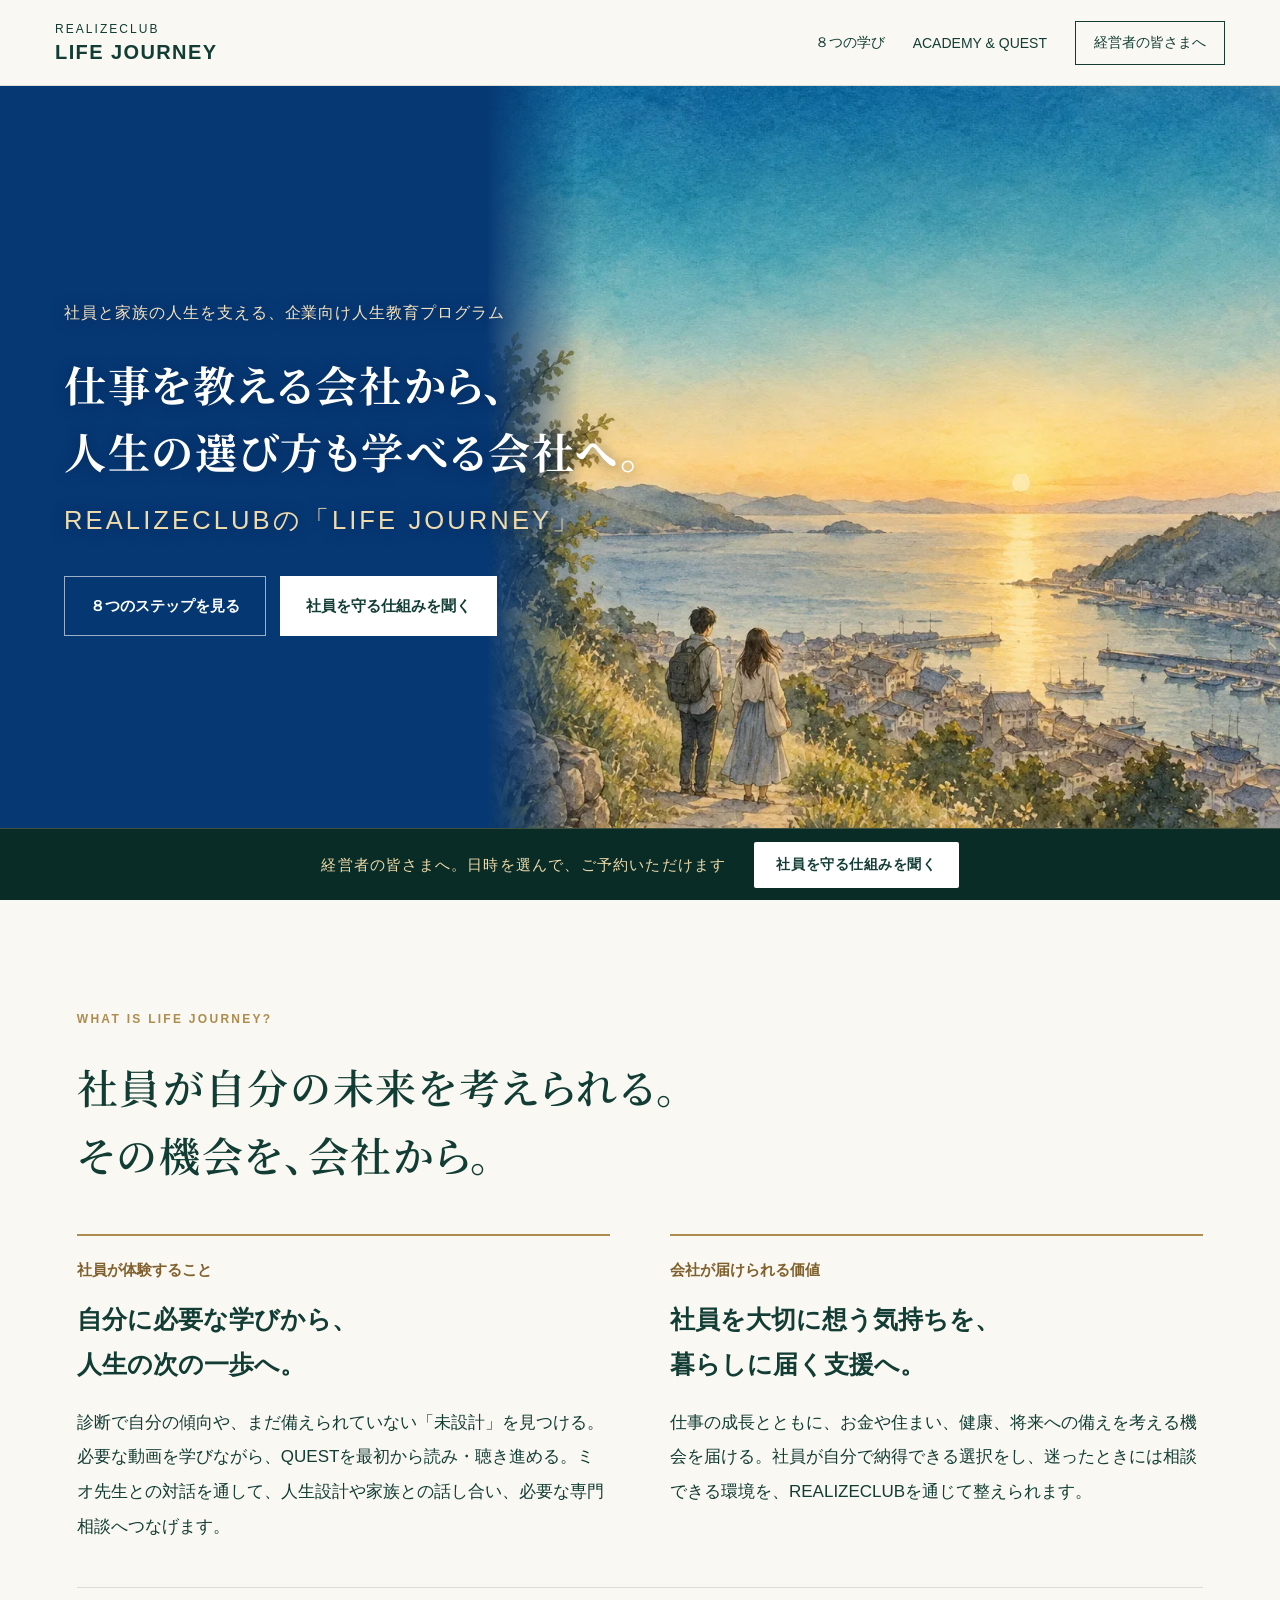
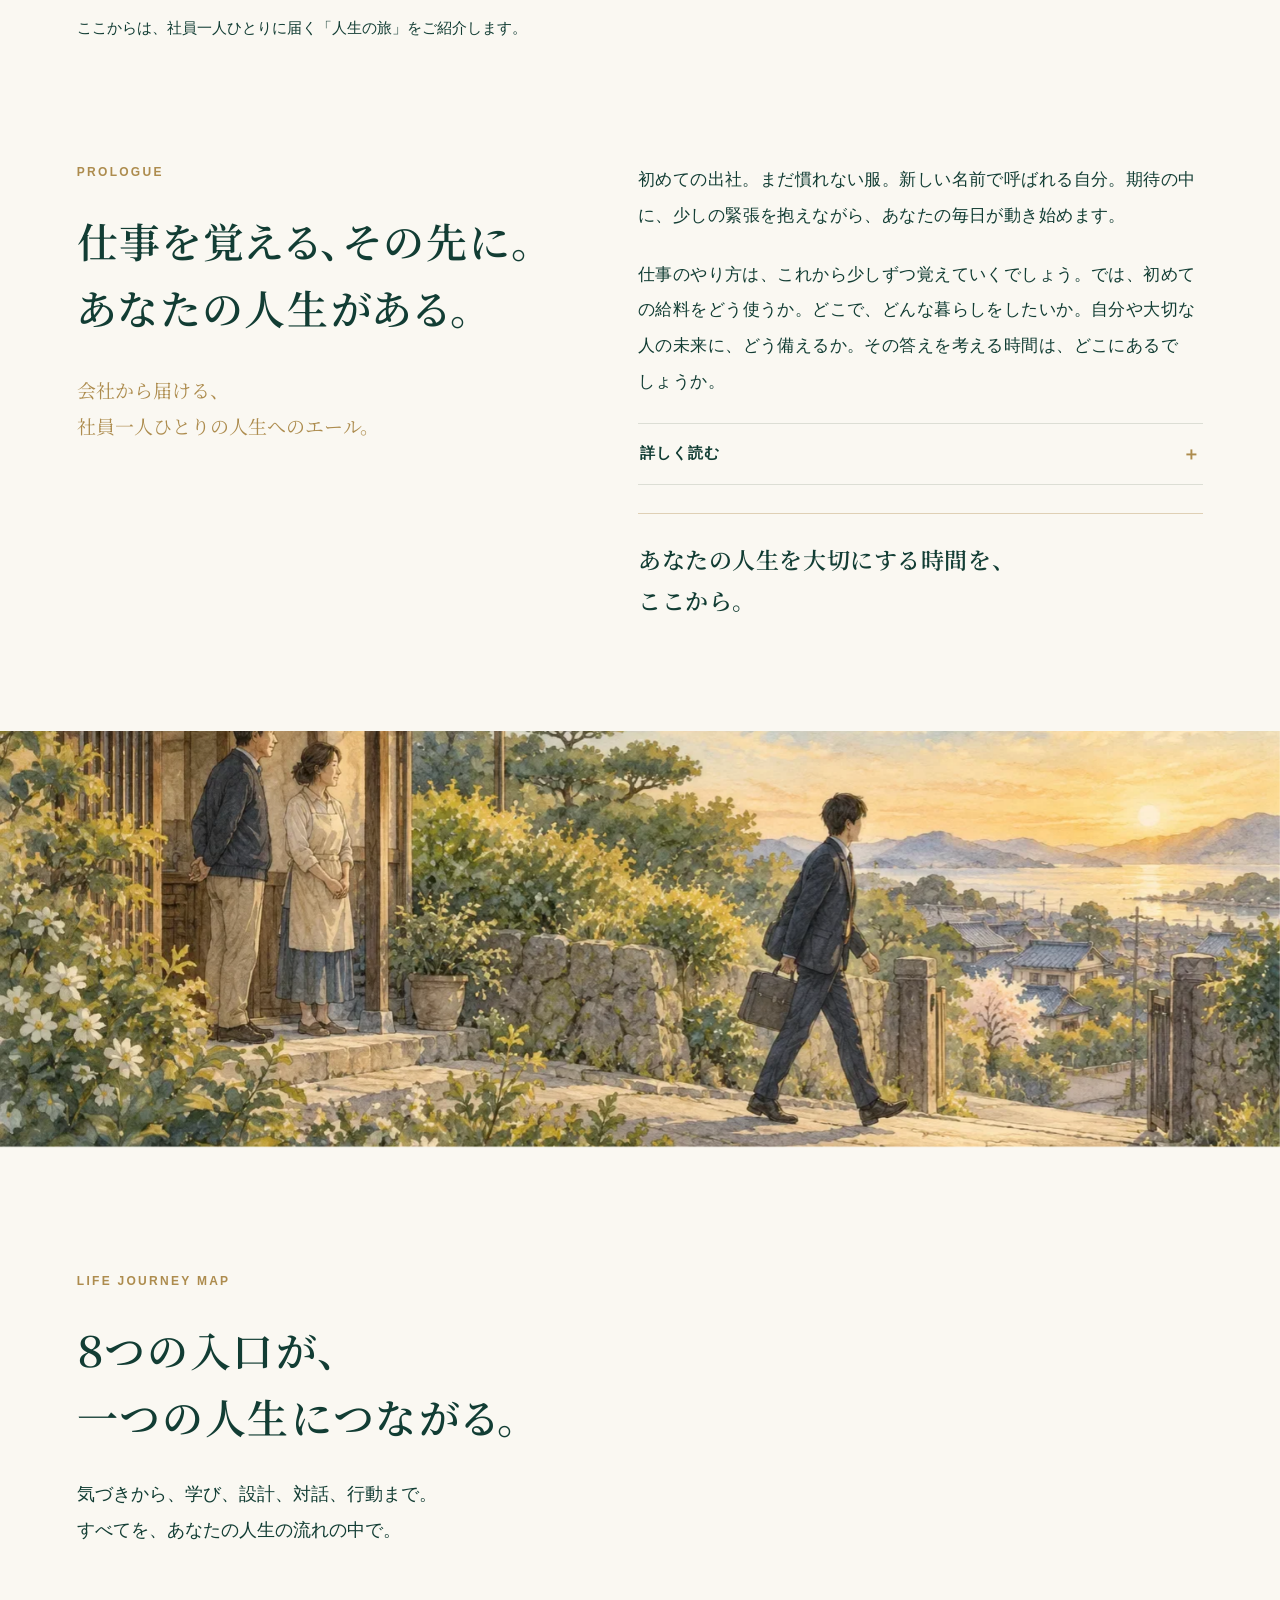
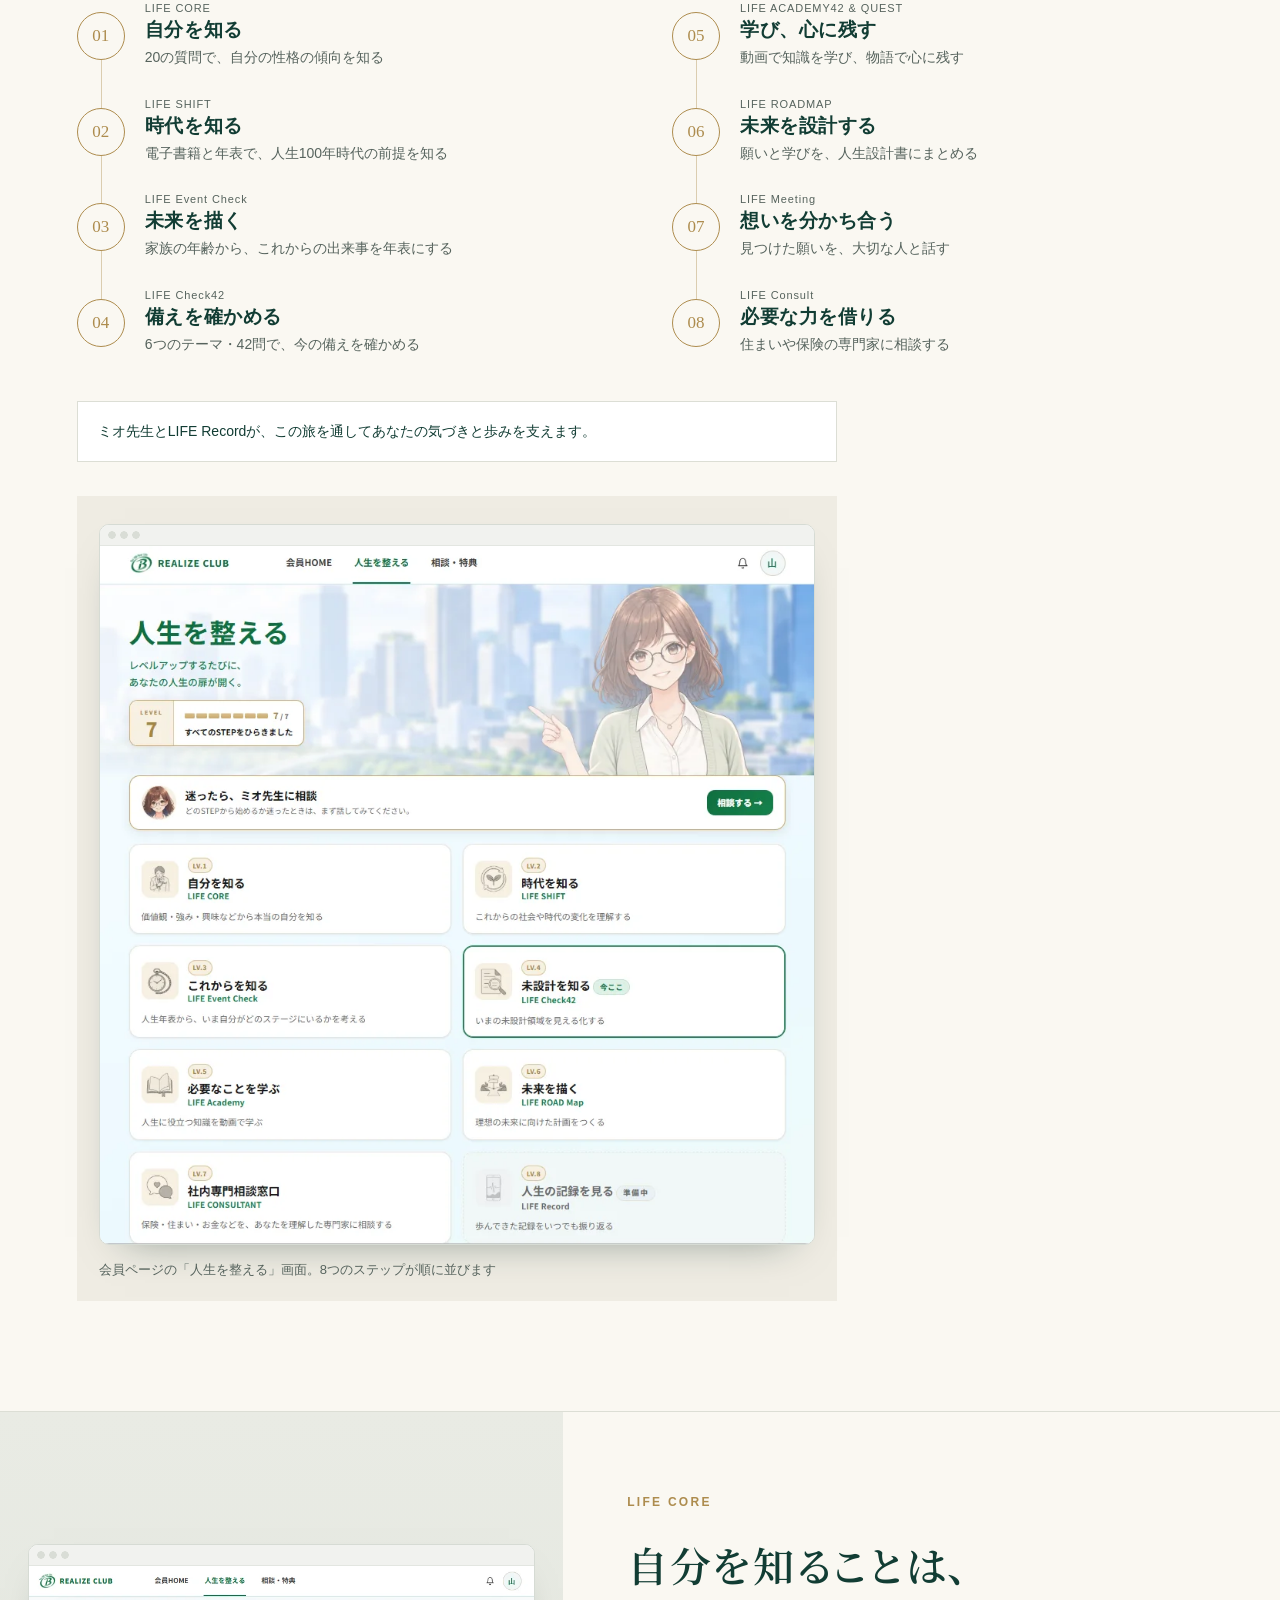
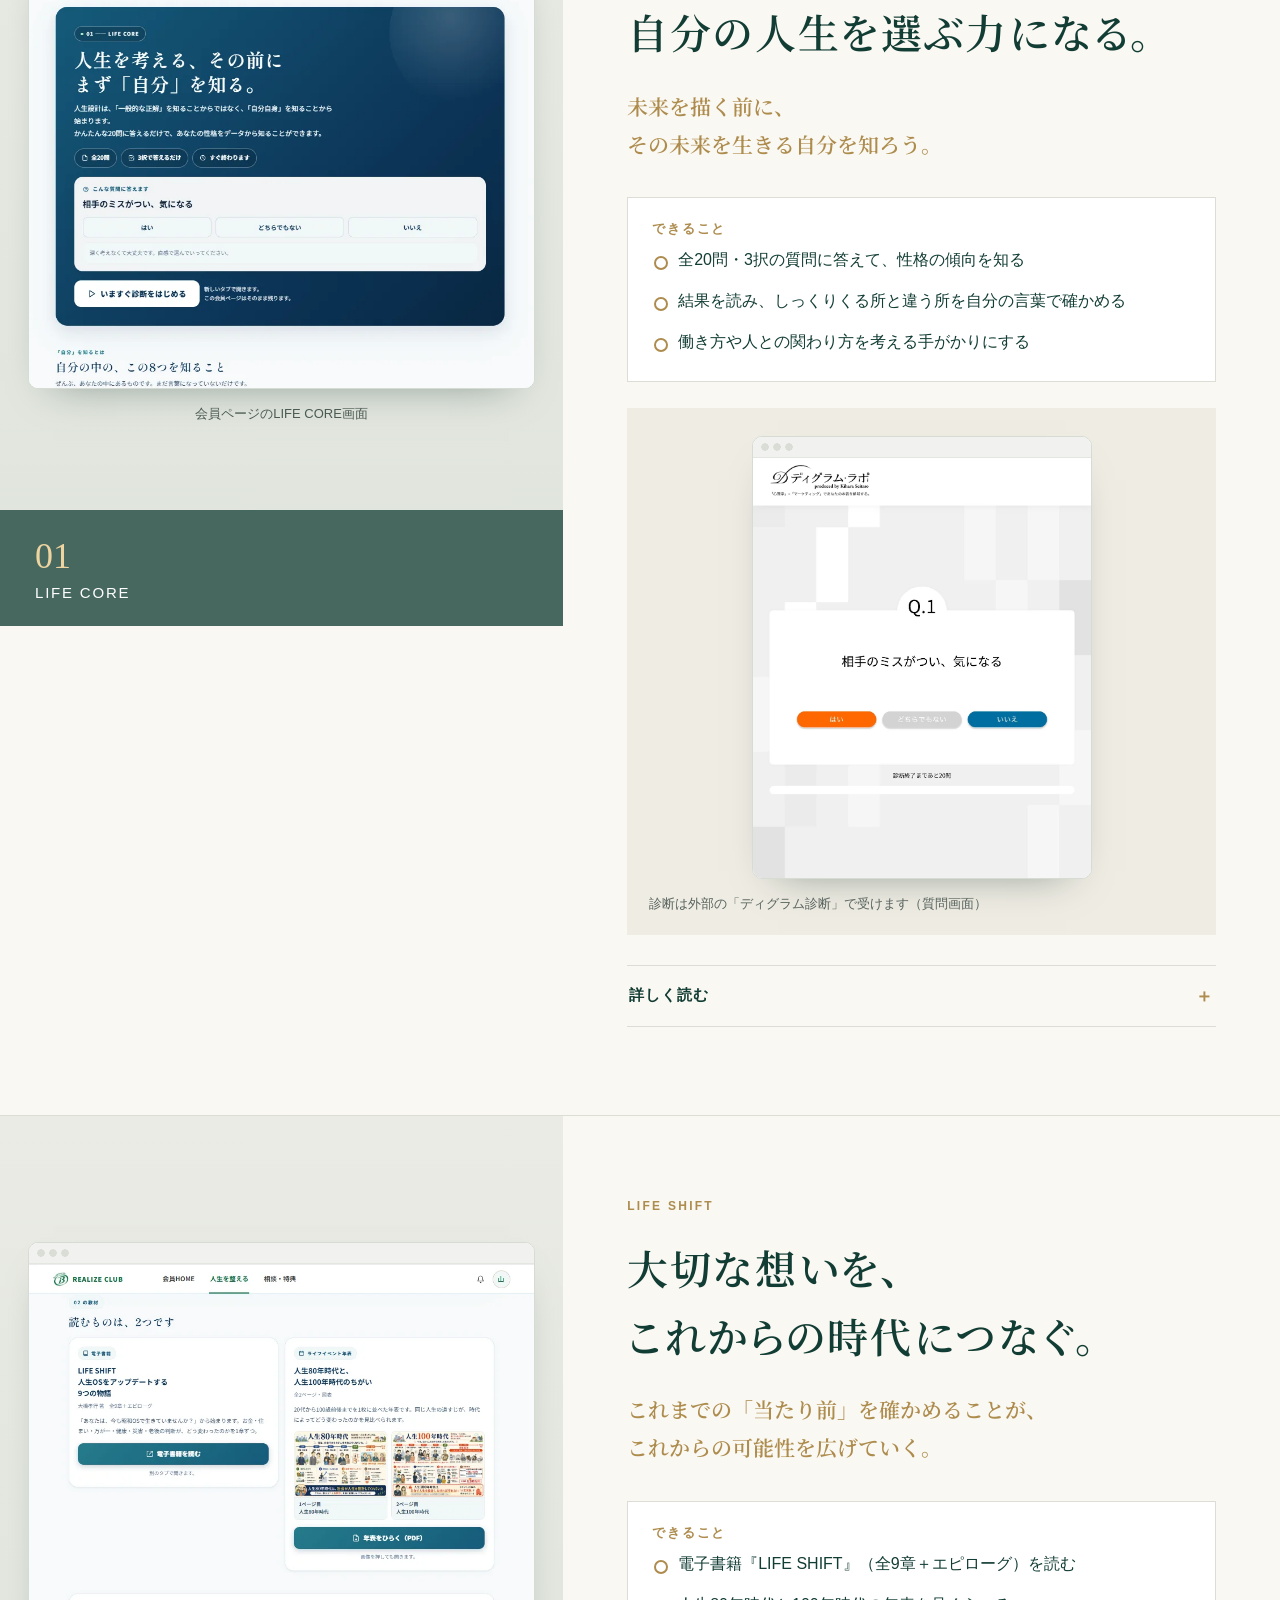
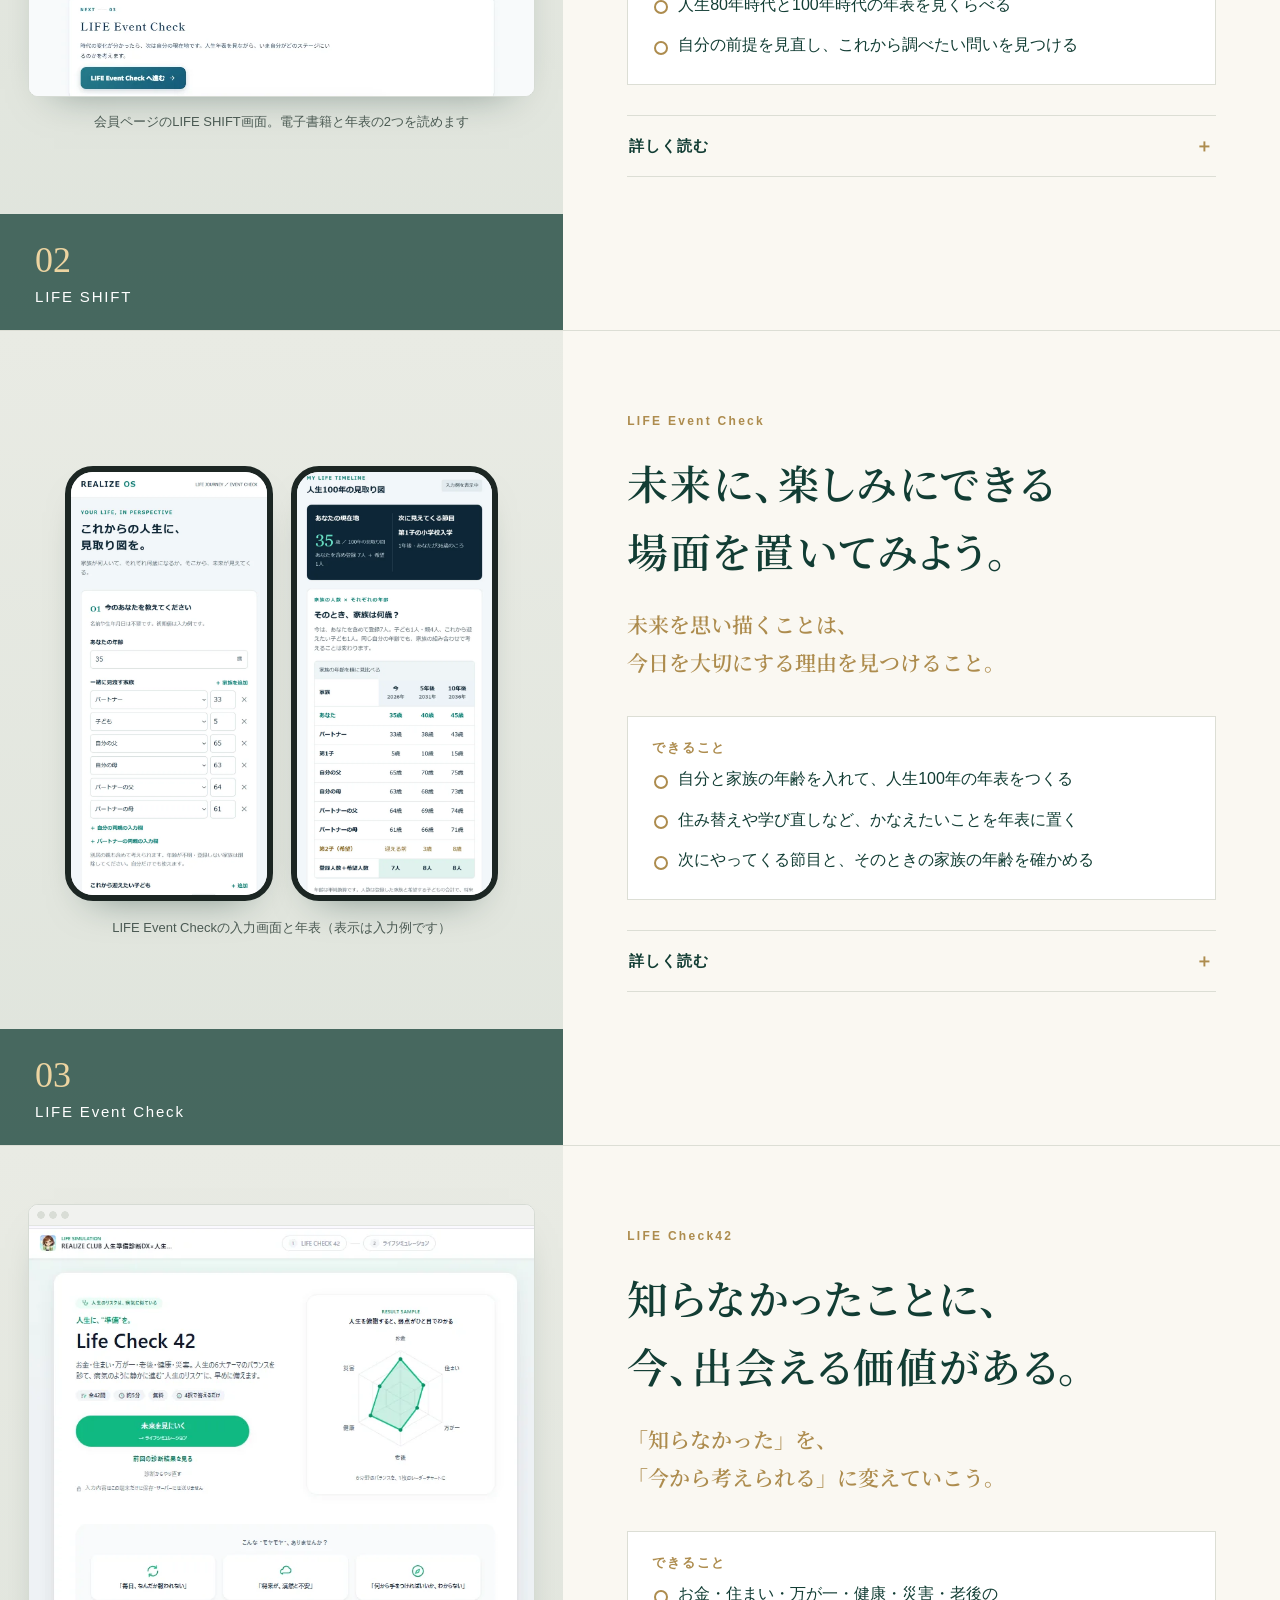
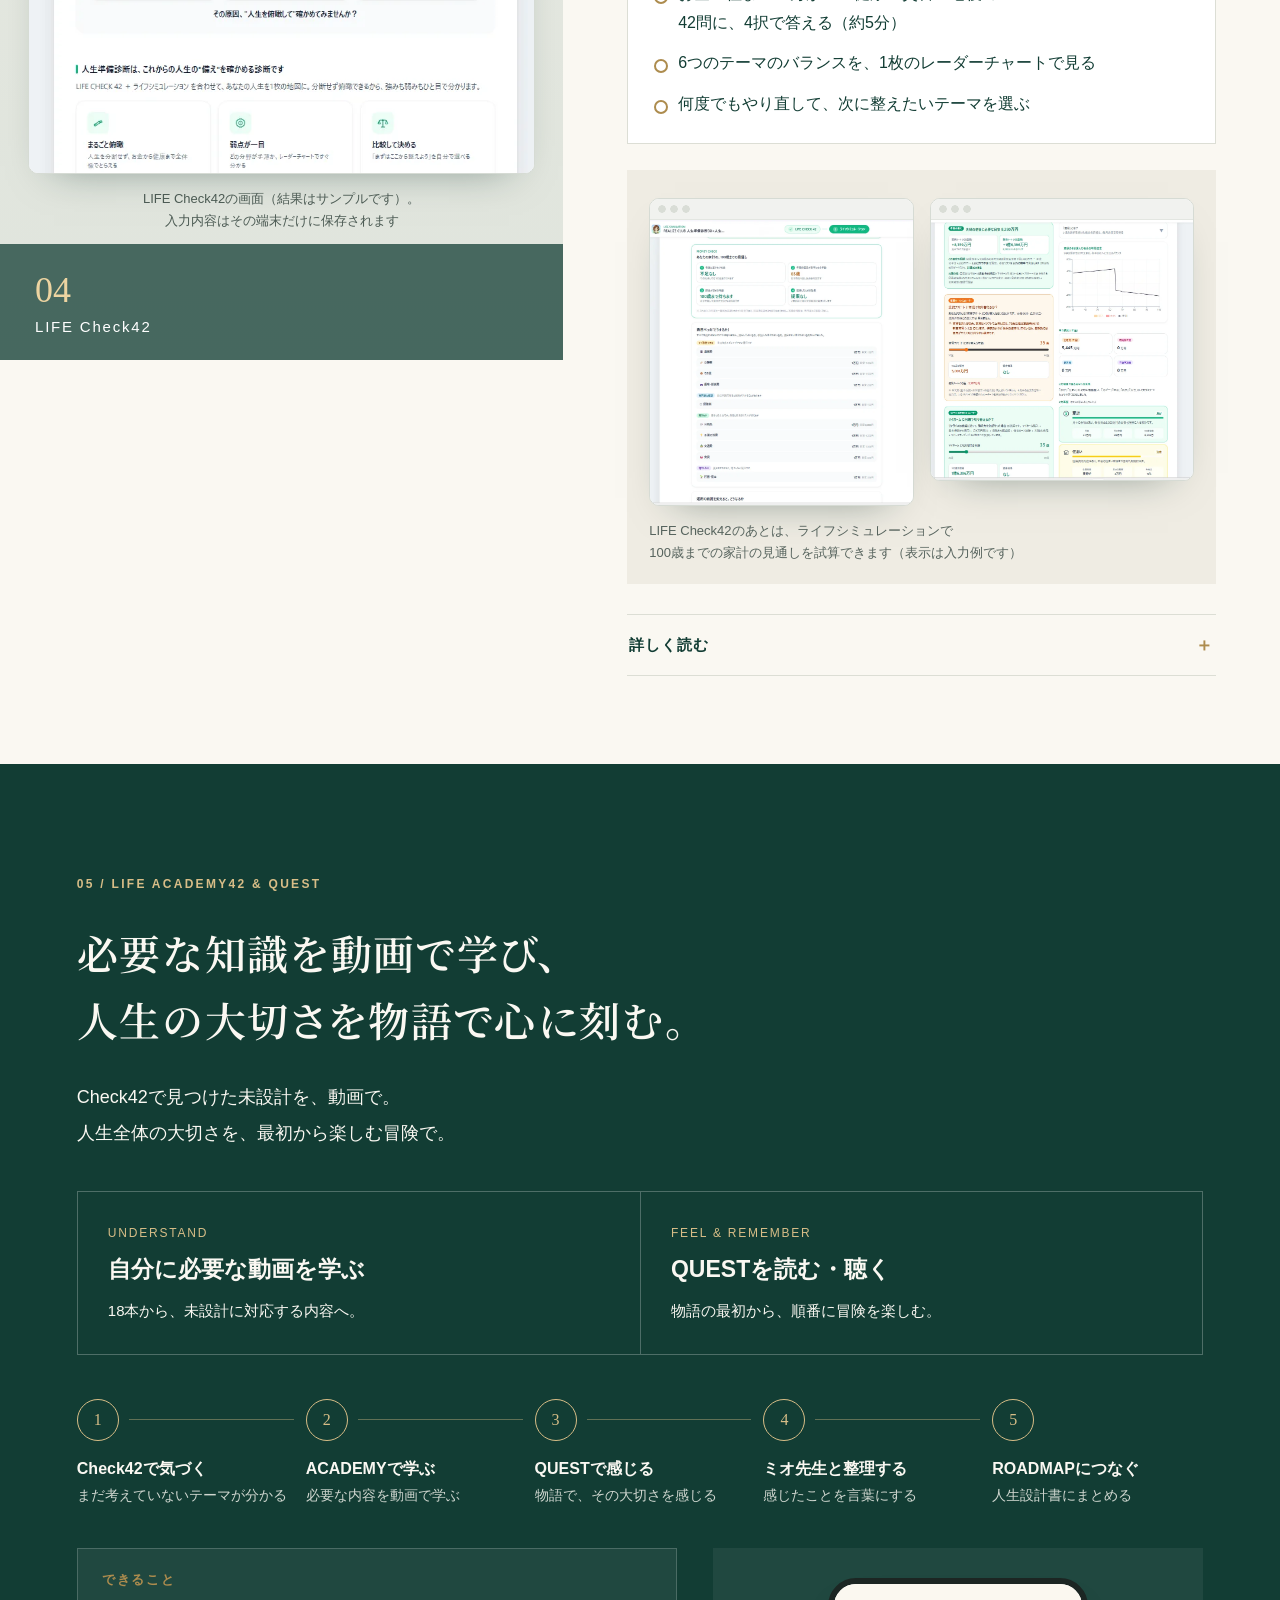
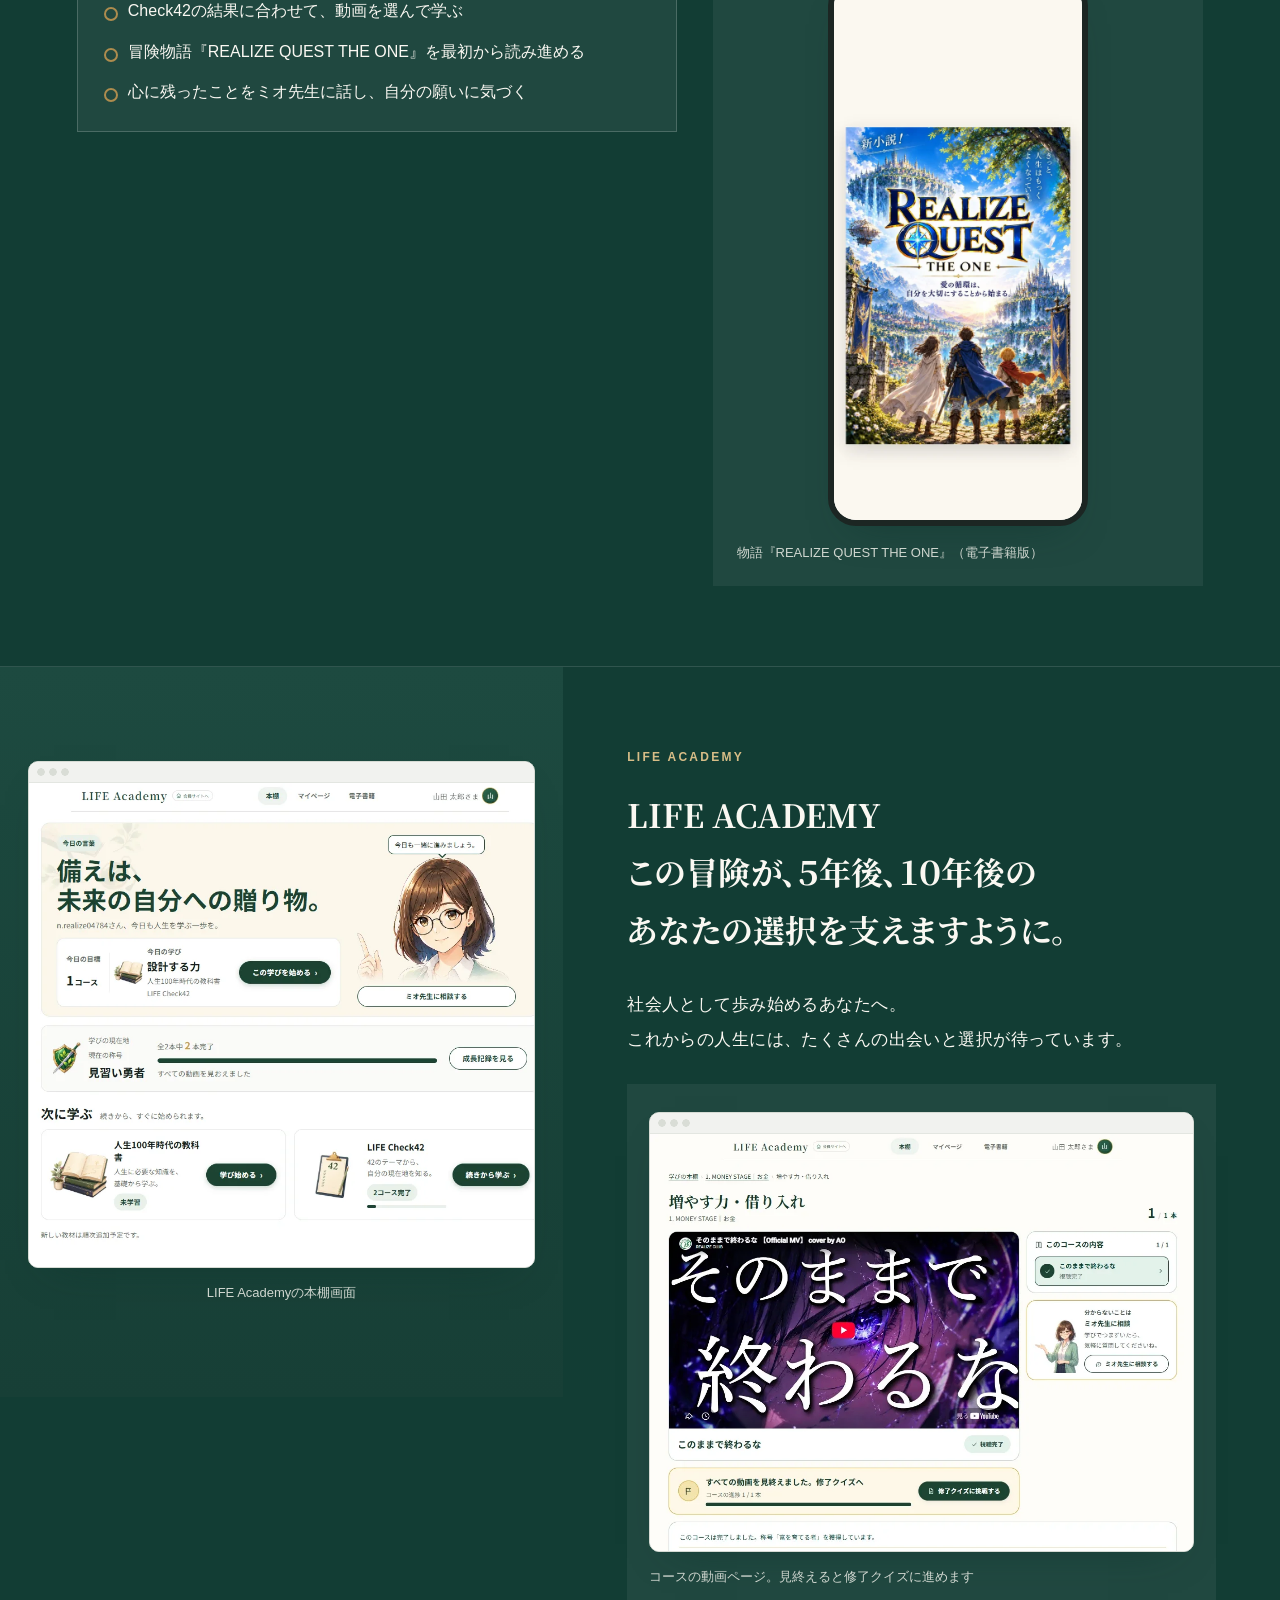
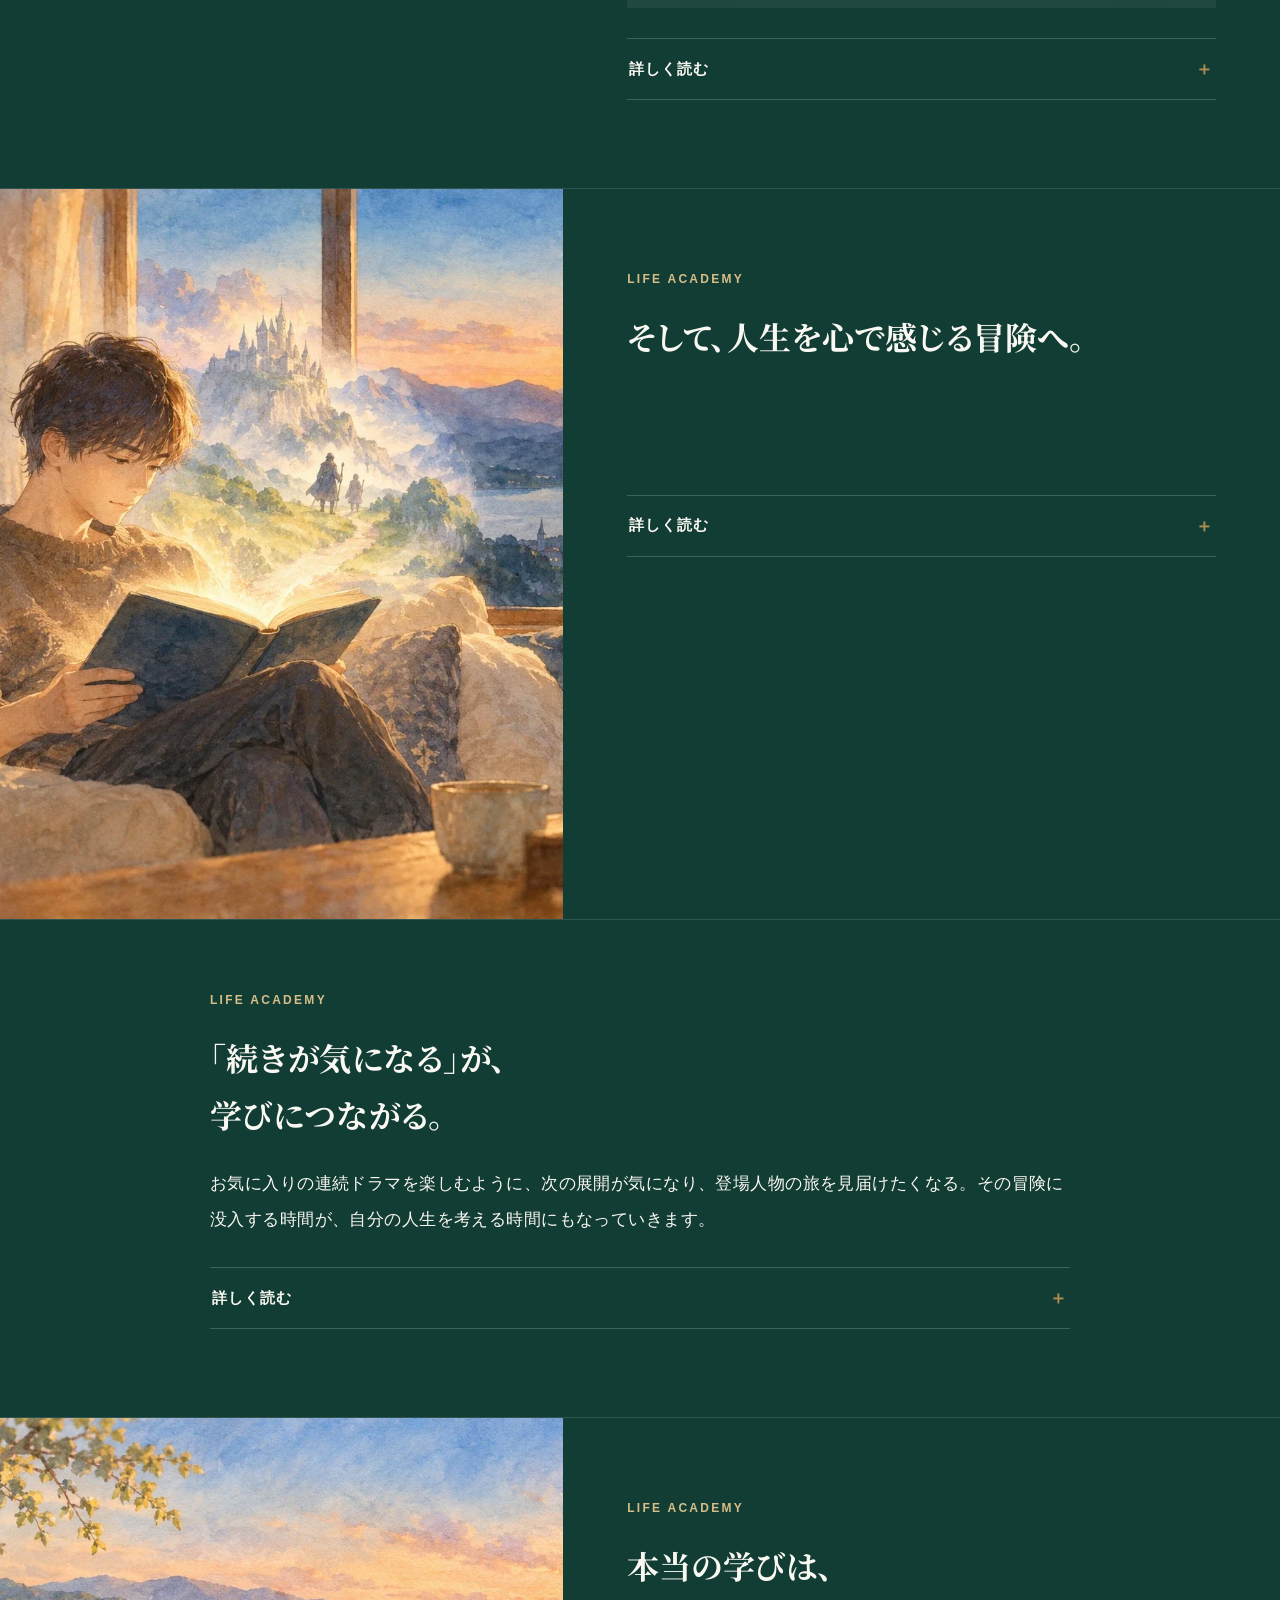
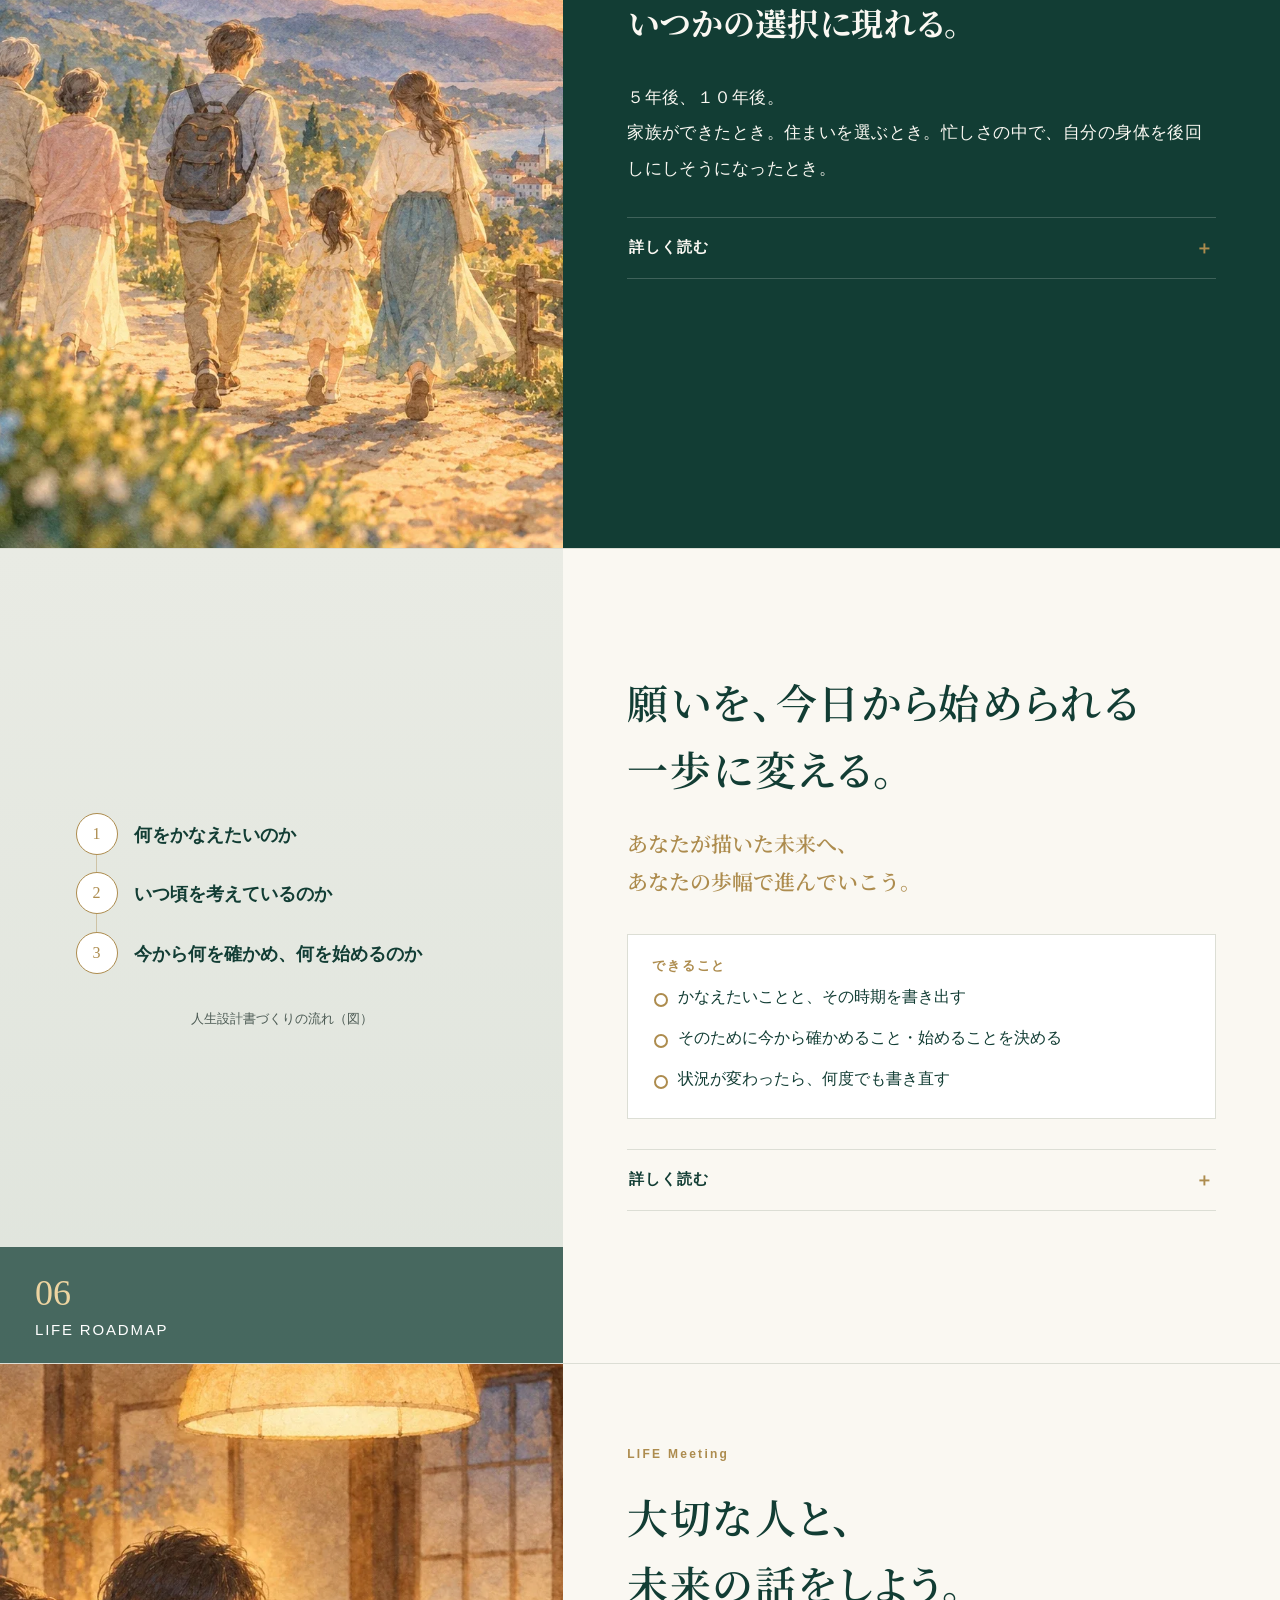
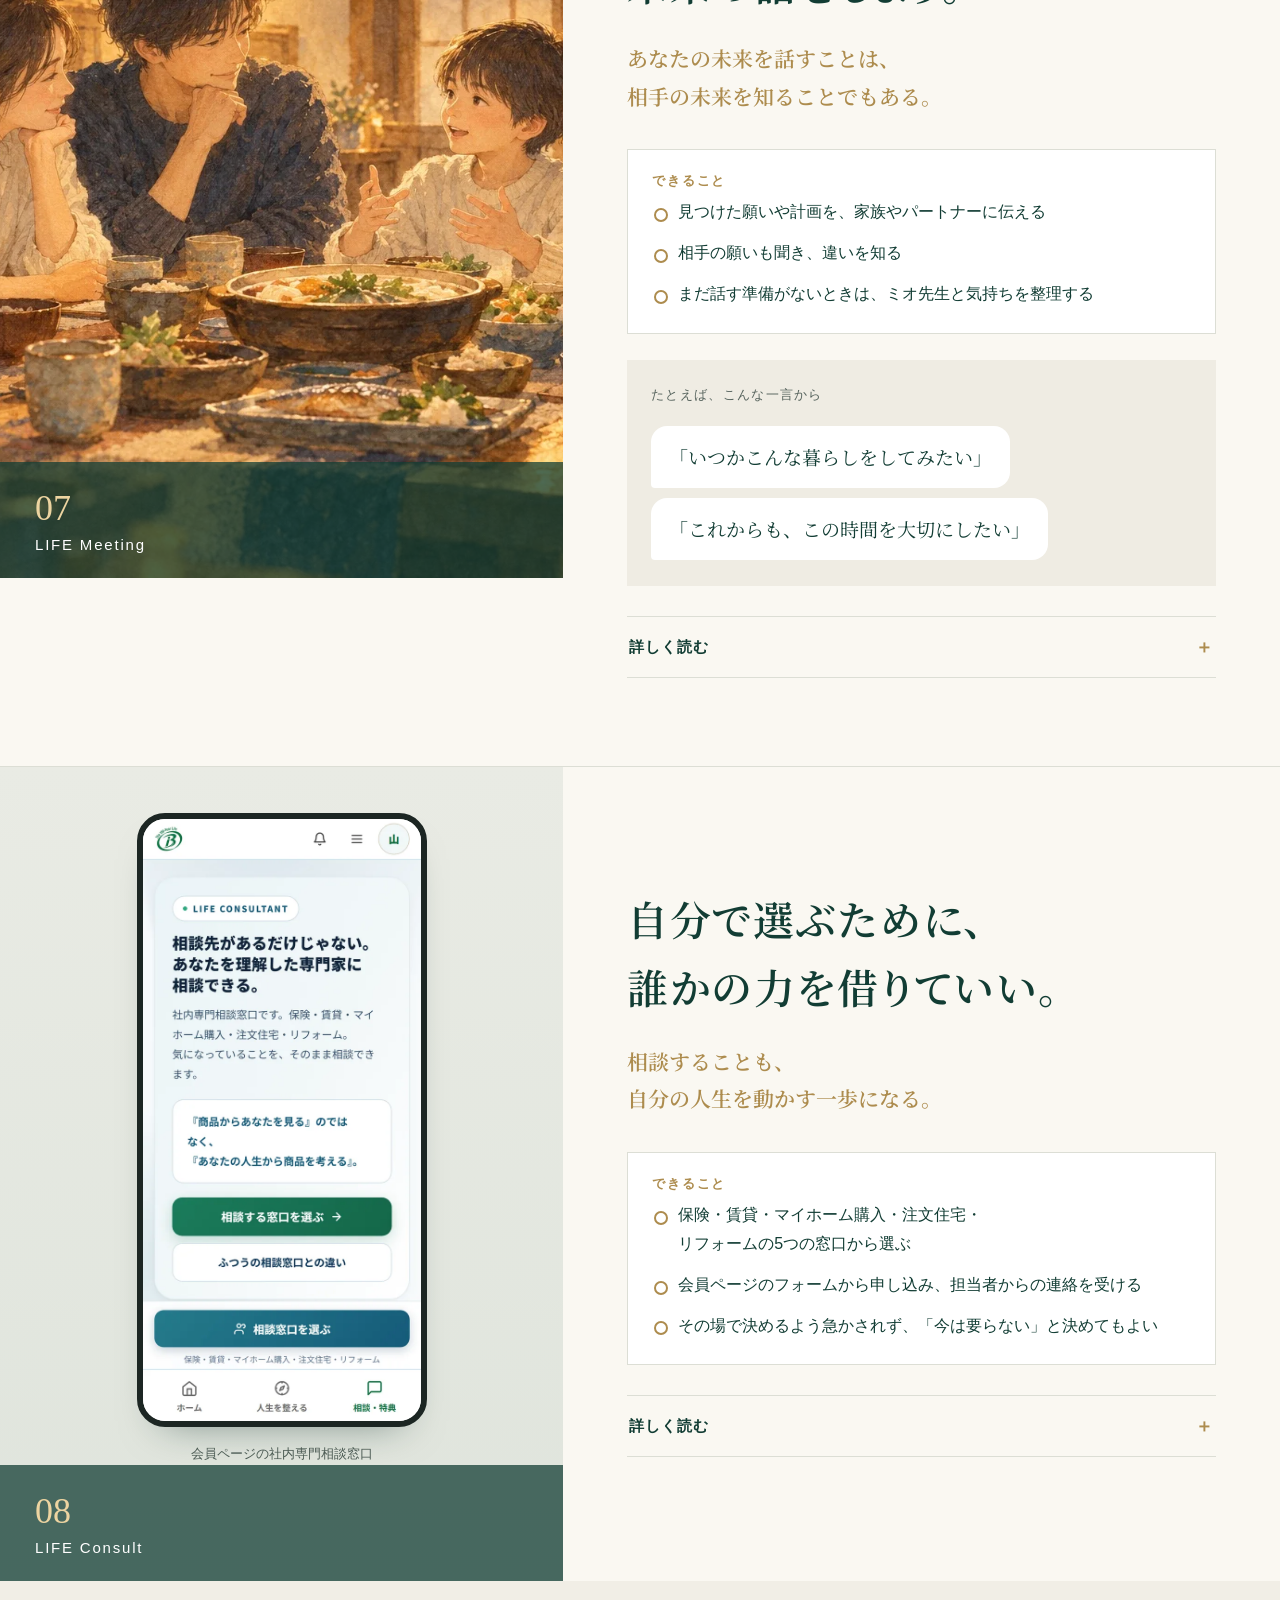
==== v2/index.html @ d2868cbe "改善版: 支給の実画面（人生を整える・CORE・ディグラム診断・SHIFT・Check42・ライフシミュレーション・Academy）を各セクションに配置 Co-Authored-By: Claude " ====
<!DOCTYPE html>

<html lang="ja"><head><meta charset="utf-8"/><meta content="noindex" name="robots"/><meta content="width=device-width,initial-scale=1" name="viewport"/><meta content="#123d34" name="theme-color"/><title>LIFE JOURNEY｜ひとつなぎの人生教育を、あなたの会社へ</title><meta content="自分を知り、未来を描き、物語で心に刻む。８つの学びと対話で社員と家族の人生を支える、REALIZECLUBのLIFE JOURNEY。" name="description"/>
<link href="data:image/svg+xml,%3Csvg xmlns='http://www.w3.org/2000/svg' viewBox='0 0 64 64'%3E%3Crect width='64' height='64' rx='14' fill='%23123d34'/%3E%3Ctext x='32' y='43' text-anchor='middle' font-size='34' fill='%23f1d49a' font-family='serif'%3EJ%3C/text%3E%3C/svg%3E" rel="icon"/>
<link href="https://fonts.googleapis.com" rel="preconnect"/>
<link crossorigin="" href="https://fonts.gstatic.com" rel="preconnect"/>
<link href="https://fonts.googleapis.com/css2?family=Noto+Serif+JP:wght@500;600&amp;display=swap" rel="stylesheet"/>
<link href="../style.css?v=2" rel="stylesheet"/>
<link href="../enhance.css?v=18" rel="stylesheet"/>
<link href="../journey.css?v=6" rel="stylesheet"/>
<script>document.documentElement.classList.add('js');setTimeout(function(){if(!window.__lj)document.documentElement.classList.remove('js')},2500)</script>
<script defer="" src="../journey.js?v=1"></script>
<script defer="" src="../script.js?v=3"></script>
</head><body>
<a class="skip" href="#main">本文へ進む</a>
<header class="header">
<a class="brand" href="#top"><span>REALIZECLUB</span><strong>LIFE JOURNEY</strong></a>
<nav aria-label="メインナビゲーション">
<a href="#chapters">８つの学び</a>
<a href="#academy">ACADEMY &amp; QUEST</a>
<a class="nav-ceo" href="#company">経営者の皆さまへ</a></nav></header>
<main id="main">
<section class="hero" id="top">
<div class="hero-stage">
<img alt="朝日に照らされた海と街を見渡し、未来へ踏み出す二人" class="hero-image" fetchpriority="high" height="1492" src="../assets/covergen.webp?v=2" width="1054"/>
<div class="hero-copy">
<p class="service-category"><w-b>社員と</w-b><w-b>家族の</w-b><w-b>人生を</w-b><w-b>支える、</w-b><br class="mobile"/><w-b>企業向け人生教育</w-b><w-b>プログラム</w-b></p>
<h1><w-b>仕事を</w-b><w-b>教える</w-b><w-b>会社から、</w-b><br/><w-b>人生の</w-b><w-b>選び方も</w-b><br class="mobile"/><w-b>学べる</w-b><w-b>会社へ。</w-b></h1>
<p class="hero-sub" data-fit="" style="--fit:4.92vw;--fit-cap:18px"><w-b>REALIZECLUBの</w-b><w-b>「LIFE JOURNEY」</w-b></p>
<div class="hero-actions"><a class="button light" href="#chapters">８つのステップを見る</a><a class="button button-white" href="https://liff.line.me/2011299304-9aMpCJVv/salon/dateselector/week/2026/9/27?liff_id=2011299304-9aMpCJVv&amp;is=0tYlk1UdbC" rel="noopener" target="_blank">社員を守る仕組みを聞く</a></div></div></div>
<p class="hero-bottom"><w-b>診断で</w-b><w-b>気づく。</w-b><w-b>動画と</w-b><w-b>物語で</w-b><w-b>学ぶ。</w-b><br class="mobile"/><w-b>対話で、</w-b><w-b>未来を</w-b><w-b>描く。</w-b></p></section>
<section aria-labelledby="overview-title" class="service-overview section">
<p class="eyebrow">WHAT IS LIFE JOURNEY?</p>
<h2 id="overview-title"><w-b>社員が</w-b><w-b>自分の</w-b><w-b>未来を</w-b><w-b>考えられる。</w-b><br/><w-b>その</w-b><w-b>機会を、</w-b><w-b>会社から。</w-b></h2>
<div class="overview-grid">
<article>
<p class="overview-label"><w-b>社員が</w-b><w-b>体験する</w-b><w-b>こと</w-b></p>
<h3><w-b>自分に</w-b><w-b>必要な</w-b><w-b>学びから、</w-b><br/><w-b>人生の</w-b><w-b>次の</w-b><w-b>一歩へ。</w-b></h3>
<p><w-b>診断で</w-b><w-b>自分の</w-b><w-b>傾向や、</w-b><w-b>まだ</w-b><w-b>備えられていない</w-b><w-b>「未設計」を</w-b><w-b>見つける。</w-b><w-b>必要な</w-b><w-b>動画を</w-b><w-b>学びながら、</w-b><w-b>QUESTを</w-b><w-b>最初から</w-b><w-b>読み・</w-b><w-b>聴き進める。</w-b><w-b>ミオ先生との</w-b><w-b>対話を</w-b><w-b>通して、</w-b><w-b>人生設計や</w-b><w-b>家族との</w-b><w-b>話し合い、</w-b><w-b>必要な</w-b><w-b>専門相談へ</w-b><w-b>つなげます。</w-b></p></article>
<article>
<p class="overview-label"><w-b>会社が</w-b><w-b>届けられる</w-b><w-b>価値</w-b></p>
<h3><w-b>社員を</w-b><w-b>大切に</w-b><w-b>想う</w-b><w-b>気持ちを、</w-b><br/><w-b>暮らしに</w-b><w-b>届く</w-b><w-b>支援へ。</w-b></h3>
<p><w-b>仕事の</w-b><w-b>成長とともに、</w-b><w-b>お金や</w-b><w-b>住まい、</w-b><w-b>健康、</w-b><w-b>将来への</w-b><w-b>備えを</w-b><w-b>考える</w-b><w-b>機会を</w-b><w-b>届ける。</w-b><w-b>社員が</w-b><w-b>自分で</w-b><w-b>納得できる</w-b><w-b>選択を</w-b><w-b>し、</w-b><w-b>迷った</w-b><w-b>ときには</w-b><w-b>相談できる</w-b><w-b>環境を、</w-b><w-b>REALIZECLUBを</w-b><w-b>通じて</w-b><w-b>整えられます。</w-b></p></article></div>
<p class="overview-bridge"><w-b>ここからは、</w-b><w-b>社員一人ひとりに</w-b><w-b>届く</w-b><w-b>「人生の</w-b><w-b>旅」を</w-b><w-b>ご紹介します。</w-b></p></section>
<section class="intro section" id="introduction">
<div class="intro-title">
<p class="eyebrow">PROLOGUE</p>
<h2 data-fit="" style="--fit:7.969vw;--fit-cap:27px"><w-b>仕事を</w-b><w-b>覚える、</w-b><w-b>その</w-b><w-b>先に。</w-b><br/><w-b>あなたの</w-b><w-b>人生が</w-b><w-b>ある。</w-b></h2>
<p class="gold"><w-b>会社から</w-b><w-b>届ける、</w-b><br/><w-b>社員一人ひとりの</w-b><w-b>人生への</w-b><w-b>エール。</w-b></p></div>
<div class="prose">
<p><w-b>初めての</w-b><w-b>出社。</w-b><w-b>まだ</w-b><w-b>慣れない</w-b><w-b>服。</w-b><w-b>新しい</w-b><w-b>名前で</w-b><w-b>呼ばれる</w-b><w-b>自分。</w-b><w-b>期待の</w-b><w-b>中に、</w-b><w-b>少しの</w-b><w-b>緊張を</w-b><w-b>抱えながら、</w-b><w-b>あなたの</w-b><w-b>毎日が</w-b><w-b>動き始めます。</w-b></p>
<p><w-b>仕事の</w-b><w-b>やり方は、</w-b><w-b>これから</w-b><w-b>少し</w-b><w-b>ずつ</w-b><w-b>覚えていくでしょう。</w-b><w-b>では、</w-b><w-b>初めての</w-b><w-b>給料を</w-b><w-b>どう</w-b><w-b>使うか。</w-b><w-b>どこで、</w-b><w-b>どんな</w-b><w-b>暮らしを</w-b><w-b>したいか。</w-b><w-b>自分や</w-b><w-b>大切な</w-b><w-b>人の</w-b><w-b>未来に、</w-b><w-b>どう</w-b><w-b>備えるか。</w-b><w-b>その</w-b><w-b>答えを</w-b><w-b>考える</w-b><w-b>時間は、</w-b><w-b>どこに</w-b><w-b>あるでしょうか。</w-b></p>
<details class="more"><summary><span class="t-open"><w-b>詳しく</w-b><w-b>読む</w-b></span><span class="t-close"><w-b>閉じる</w-b></span></summary><div class="prose"><p><w-b>あなたは、</w-b><w-b>幸せに</w-b><w-b>なる</w-b><w-b>ために</w-b><w-b>生きています。</w-b><w-b>働く</w-b><w-b>ことも、</w-b><w-b>お金を</w-b><w-b>得る</w-b><w-b>ことも、</w-b><w-b>その</w-b><w-b>人生に</w-b><w-b>つながっています。</w-b><w-b>だから</w-b><w-b>こそ、</w-b><w-b>仕事を</w-b><w-b>学ぶ</w-b><w-b>時間とともに、</w-b><w-b>自分の</w-b><w-b>人生を</w-b><w-b>学ぶ</w-b><w-b>時間を</w-b><w-b>持ってほしい。</w-b><w-b>REALIZECLUBの</w-b><w-b>LIFE JOURNEYには、</w-b><w-b>そんな</w-b><w-b>想いが</w-b><w-b>込められています。</w-b></p><p><w-b>自分を</w-b><w-b>知り、</w-b><w-b>時代を</w-b><w-b>知り、</w-b><w-b>未来を</w-b><w-b>描く。</w-b><w-b>今の</w-b><w-b>備えを</w-b><w-b>確かめ、</w-b><w-b>必要な</w-b><w-b>ことを</w-b><w-b>学ぶ。</w-b><w-b>そして、</w-b><w-b>大切な</w-b><w-b>人と</w-b><w-b>話し、</w-b><w-b>必要な</w-b><w-b>力を</w-b><w-b>借りながら、</w-b><w-b>自分の</w-b><w-b>一歩を</w-b><w-b>選んでいく。</w-b></p><p><w-b>答えを</w-b><w-b>急ぐ</w-b><w-b>必要は</w-b><w-b>ありません。</w-b><w-b>今は</w-b><w-b>まだ</w-b><w-b>分からない</w-b><w-b>ことも、</w-b><w-b>途中で</w-b><w-b>変わる</w-b><w-b>願いも、</w-b><w-b>あなたの</w-b><w-b>人生の</w-b><w-b>一部です。</w-b><w-b>AIの</w-b><w-b>ミオ先生と</w-b><w-b>一緒に、</w-b><w-b>今の</w-b><w-b>自分から</w-b><w-b>始めましょう。</w-b></p></div></details><p class="pull" data-fit="" style="--fit:5.256vw;--fit-cap:19px"><w-b>あなたの</w-b><w-b>人生を</w-b><w-b>大切に</w-b><w-b>する</w-b><w-b>時間を、</w-b><br/><w-b>ここから。</w-b></p></div></section>
<div class="wide-photo">
<img alt="旅立つ新入社員を、愛情と誇らしさで見送る父と母" decoding="async" height="1024" loading="lazy" src="../assets/departure.webp?v=2" width="1536"/></div>
<section class="contents section" id="chapters">
<p class="eyebrow">LIFE JOURNEY MAP</p>
<h2><w-b>８つの</w-b><w-b>入口が、</w-b><br/><w-b>一つの</w-b><w-b>人生に</w-b><w-b>つながる。</w-b></h2>
<p class="lead" data-fit="" style="--fit:4.277vw;--fit-cap:16px"><w-b>気づきから、</w-b><w-b>学び、</w-b><w-b>設計、</w-b><w-b>対話、</w-b><w-b>行動まで。</w-b><br/><w-b>すべてを、</w-b><w-b>あなたの</w-b><w-b>人生の</w-b><w-b>流れの</w-b><w-b>中で。</w-b></p>
<ol class="journey-map"><li class="jm-item"><a class="jm-link" href="#core"><span class="jm-no">01</span><span class="jm-body"><small class="jm-en">LIFE CORE</small><strong class="jm-ja"><w-b>自分を</w-b><w-b>知る</w-b></strong><span class="jm-desc"><w-b>20の</w-b><w-b>質問で、</w-b><w-b>自分の</w-b><w-b>性格の</w-b><w-b>傾向を</w-b><w-b>知る</w-b></span></span></a></li><li class="jm-item"><a class="jm-link" href="#shift"><span class="jm-no">02</span><span class="jm-body"><small class="jm-en">LIFE SHIFT</small><strong class="jm-ja"><w-b>時代を</w-b><w-b>知る</w-b></strong><span class="jm-desc"><w-b>電子書籍と</w-b><w-b>年表で、</w-b><w-b>人生100年時代の</w-b><w-b>前提を</w-b><w-b>知る</w-b></span></span></a></li><li class="jm-item"><a class="jm-link" href="#event"><span class="jm-no">03</span><span class="jm-body"><small class="jm-en">LIFE Event Check</small><strong class="jm-ja"><w-b>未来を</w-b><w-b>描く</w-b></strong><span class="jm-desc"><w-b>家族の</w-b><w-b>年齢から、</w-b><w-b>これからの</w-b><w-b>出来事を</w-b><w-b>年表に</w-b><w-b>する</w-b></span></span></a></li><li class="jm-item"><a class="jm-link" href="#check"><span class="jm-no">04</span><span class="jm-body"><small class="jm-en">LIFE Check42</small><strong class="jm-ja"><w-b>備えを</w-b><w-b>確かめる</w-b></strong><span class="jm-desc"><w-b>6つの</w-b><w-b>テーマ・42問で、</w-b><w-b>今の</w-b><w-b>備えを</w-b><w-b>確かめる</w-b></span></span></a></li><li class="jm-item"><a class="jm-link" href="#academy"><span class="jm-no">05</span><span class="jm-body"><small class="jm-en">LIFE ACADEMY42 &amp; QUEST</small><strong class="jm-ja"><w-b>学び、</w-b><w-b>心に</w-b><w-b>残す</w-b></strong><span class="jm-desc"><w-b>動画で</w-b><w-b>知識を</w-b><w-b>学び、</w-b><w-b>物語で</w-b><w-b>心に</w-b><w-b>残す</w-b></span></span></a></li><li class="jm-item"><a class="jm-link" href="#roadmap"><span class="jm-no">06</span><span class="jm-body"><small class="jm-en">LIFE ROADMAP</small><strong class="jm-ja"><w-b>未来を</w-b><w-b>設計する</w-b></strong><span class="jm-desc"><w-b>願いと</w-b><w-b>学びを、</w-b><w-b>人生設計書に</w-b><w-b>まとめる</w-b></span></span></a></li><li class="jm-item"><a class="jm-link" href="#meeting"><span class="jm-no">07</span><span class="jm-body"><small class="jm-en">LIFE Meeting</small><strong class="jm-ja"><w-b>想いを</w-b><w-b>分かち合う</w-b></strong><span class="jm-desc"><w-b>見つけた</w-b><w-b>願いを、</w-b><w-b>大切な</w-b><w-b>人と</w-b><w-b>話す</w-b></span></span></a></li><li class="jm-item"><a class="jm-link" href="#consult"><span class="jm-no">08</span><span class="jm-body"><small class="jm-en">LIFE Consult</small><strong class="jm-ja"><w-b>必要な</w-b><w-b>力を</w-b><w-b>借りる</w-b></strong><span class="jm-desc"><w-b>住まいや</w-b><w-b>保険の</w-b><w-b>専門家に</w-b><w-b>相談する</w-b></span></span></a></li></ol>
<p class="contents-note"><w-b>ミオ先生と</w-b><w-b>LIFE Recordが、</w-b><w-b>この</w-b><w-b>旅を</w-b><w-b>通してあなたの</w-b><w-b>気づきと</w-b><w-b>歩みを</w-b><w-b>支えます。</w-b></p><figure class="pc-panel map-shot"><div class="browsers"><div class="browser"><img alt="会員ページの「人生を整える」画面" decoding="async" height="907" loading="lazy" src="../shots/pc-journey.webp" width="927"/></div></div><figcaption><w-b>会員ページの</w-b><w-b>「人生を</w-b><w-b>整える」画面。</w-b><w-b>8つの</w-b><w-b>ステップが</w-b><w-b>順に</w-b><w-b>並びます</w-b></figcaption></figure></section>
<section class="chapter ch" id="core"><div class="ch-head"><p class="eyebrow">LIFE CORE</p><h2 data-fit="" style="--fit:6.899vw;--fit-cap:27px"><w-b>自分を</w-b><w-b>知ることは、</w-b><br/><w-b>自分の</w-b><w-b>人生を</w-b><w-b>選ぶ力に</w-b><w-b>なる。</w-b></h2><p class="pull ch-lead" data-fit="" style="--fit:5.608vw;--fit-cap:19px"><w-b>未来を</w-b><w-b>描く</w-b><w-b>前に、</w-b><br/><w-b>その</w-b><w-b>未来を</w-b><w-b>生きる</w-b><w-b>自分を</w-b><w-b>知ろう。</w-b></p></div><div class="chapter-visual screen-visual"><figure class="pc-panel"><div class="browsers"><div class="browser"><img alt="LIFE CORE の画面" decoding="async" height="745" loading="lazy" src="../shots/pc-core.webp" width="891"/></div></div><figcaption><w-b>会員ページの</w-b><w-b>LIFE CORE画面</w-b></figcaption></figure><div class="photo-label"><span>01</span>
<p>LIFE CORE</p></div></div><div class="ch-body"><div class="can"><p class="can-label"><w-b>できる</w-b><w-b>こと</w-b></p><ul><li><w-b>全20問・3択の</w-b><w-b>質問に</w-b><w-b>答えて、</w-b><w-b>性格の</w-b><w-b>傾向を</w-b><w-b>知る</w-b></li><li><w-b>結果を</w-b><w-b>読み、</w-b><w-b>しっくりくる所と</w-b><w-b>違う</w-b><w-b>所を</w-b><w-b>自分の</w-b><w-b>言葉で</w-b><w-b>確かめる</w-b></li><li><w-b>働き方や</w-b><w-b>人との</w-b><w-b>関わり方を</w-b><w-b>考える</w-b><w-b>手がかりに</w-b><w-b>する</w-b></li></ul></div><figure class="pc-panel tall"><div class="browsers"><div class="browser"><img alt="ディグラム診断の質問画面" decoding="async" height="1325" loading="lazy" src="../shots/digram-q1.webp" width="1067"/></div></div><figcaption><w-b>診断は</w-b><w-b>外部の</w-b><w-b>「ディグラム診断」で</w-b><w-b>受けます</w-b><w-b>（質問画面）</w-b></figcaption></figure><details class="more"><summary><span class="t-open"><w-b>詳しく</w-b><w-b>読む</w-b></span><span class="t-close"><w-b>閉じる</w-b></span></summary><div class="prose"><p><w-b>同じ</w-b><w-b>言葉に</w-b><w-b>励まされる</w-b><w-b>人も</w-b><w-b>いれば、</w-b><w-b>少し</w-b><w-b>苦しくなる</w-b><w-b>人も</w-b><w-b>います。</w-b><w-b>人と</w-b><w-b>話す</w-b><w-b>ことで</w-b><w-b>元気に</w-b><w-b>なる</w-b><w-b>日も、</w-b><w-b>一人で</w-b><w-b>静かに</w-b><w-b>考えたい</w-b><w-b>日も</w-b><w-b>あります。</w-b><w-b>あなたには、</w-b><w-b>あなたの</w-b><w-b>感じ方が</w-b><w-b>あります。</w-b></p><p><w-b>新しい</w-b><w-b>環境に</w-b><w-b>入ると、</w-b><w-b>周りに</w-b><w-b>合わせようと</w-b><w-b>頑張る</w-b><w-b>ことが</w-b><w-b>増えるかもしれません。</w-b><w-b>そんな</w-b><w-b>とき、</w-b><w-b>自分が</w-b><w-b>どんな</w-b><w-b>場面で</w-b><w-b>力を</w-b><w-b>発揮し、</w-b><w-b>どんな</w-b><w-b>ことに</w-b><w-b>無理を</w-b><w-b>しやすいかを</w-b><w-b>知っていると、</w-b><w-b>自分との</w-b><w-b>付き合い方を</w-b><w-b>考えやすくなります。</w-b></p><p><w-b>LIFE COREでは、</w-b><w-b>性格の</w-b><w-b>傾向を</w-b><w-b>示す波形と、</w-b><w-b>これまでの</w-b><w-b>経験を</w-b><w-b>手がかりに、</w-b><w-b>自分を</w-b><w-b>見つめます。</w-b><w-b>結果を</w-b><w-b>読んでしっくりくる</w-b><w-b>ところも、</w-b><w-b>違うと</w-b><w-b>感じる</w-b><w-b>ところも、</w-b><w-b>あなた</w-b><w-b>自身の</w-b><w-b>言葉で</w-b><w-b>確かめていきます。</w-b></p><p><w-b>「頼まれると</w-b><w-b>断れない」</w-b><w-b>「考えてから</w-b><w-b>動く</w-b><w-b>ほうが</w-b><w-b>安心する」</w-b><w-b>「誰かの</w-b><w-b>役に</w-b><w-b>立てると</w-b><w-b>うれしい」。</w-b><w-b>そうした</w-b><w-b>気づきは、</w-b><w-b>働き方、</w-b><w-b>人との</w-b><w-b>関わり方、</w-b><w-b>暮らし方を</w-b><w-b>選ぶ手がかりに</w-b><w-b>なります。</w-b><w-b>傾向は、</w-b><w-b>可能性を</w-b><w-b>決めつける</w-b><w-b>ものではありません。</w-b></p><p><w-b>自分を</w-b><w-b>理解する</w-b><w-b>ことは、</w-b><w-b>相手にも</w-b><w-b>自分と</w-b><w-b>違う</w-b><w-b>感じ方が</w-b><w-b>あると</w-b><w-b>気づく</w-b><w-b>入口です。</w-b><w-b>なぜ</w-b><w-b>伝わらないのだろうと</w-b><w-b>思った</w-b><w-b>とき、</w-b><w-b>相手の</w-b><w-b>受け取り方を</w-b><w-b>想像する</w-b><w-b>余地が</w-b><w-b>生まれます。</w-b></p><p><w-b>この</w-b><w-b>旅の</w-b><w-b>最初に、</w-b><w-b>自分の</w-b><w-b>声を</w-b><w-b>聞く。</w-b><w-b>そこに、</w-b><w-b>これから</w-b><w-b>何を</w-b><w-b>大切に</w-b><w-b>して</w-b><w-b>生きるかを</w-b><w-b>考える</w-b><w-b>土台が</w-b><w-b>あります。</w-b></p></div></details></div></section>
<section class="chapter ch" id="shift"><div class="ch-head"><p class="eyebrow">LIFE SHIFT</p><h2 data-fit="" style="--fit:7.802vw;--fit-cap:27px"><w-b>大切な</w-b><w-b>想いを、</w-b><br/><w-b>これからの</w-b><w-b>時代に</w-b><w-b>つなぐ。</w-b></h2><p class="pull ch-lead"><w-b>これまでの</w-b><w-b>「当たり前」を</w-b><w-b>確かめる</w-b><w-b>ことが、</w-b><br/><w-b>これからの</w-b><w-b>可能性を</w-b><w-b>広げていく。</w-b></p></div><div class="chapter-visual screen-visual"><figure class="pc-panel"><div class="browsers"><div class="browser"><img alt="LIFE SHIFT の教材の画面" decoding="async" height="805" loading="lazy" src="../shots/pc-shift.webp" width="940"/></div></div><figcaption><w-b>会員ページの</w-b><w-b>LIFE SHIFT画面。</w-b><w-b>電子書籍と</w-b><w-b>年表の</w-b><w-b>2つを</w-b><w-b>読めます</w-b></figcaption></figure><div class="photo-label"><span>02</span>
<p>LIFE SHIFT</p></div></div><div class="ch-body"><div class="can"><p class="can-label"><w-b>できる</w-b><w-b>こと</w-b></p><ul><li><w-b>電子書籍</w-b><w-b>『LIFE SHIFT』</w-b><w-b>（全9章＋エピローグ）を</w-b><w-b>読む</w-b></li><li><w-b>人生80年時代と</w-b><w-b>100年時代の</w-b><w-b>年表を</w-b><w-b>見くらべる</w-b></li><li><w-b>自分の</w-b><w-b>前提を</w-b><w-b>見直し、</w-b><w-b>これから</w-b><w-b>調べたい</w-b><w-b>問いを</w-b><w-b>見つける</w-b></li></ul></div><details class="more"><summary><span class="t-open"><w-b>詳しく</w-b><w-b>読む</w-b></span><span class="t-close"><w-b>閉じる</w-b></span></summary><div class="prose"><p><w-b>「こう</w-b><w-b>しておけば</w-b><w-b>安心だよ」。</w-b><w-b>家族や</w-b><w-b>身近な</w-b><w-b>大人から、</w-b><w-b>そんな</w-b><w-b>言葉を</w-b><w-b>受け取ってきたかもしれません。</w-b><w-b>その</w-b><w-b>言葉には、</w-b><w-b>あなたに</w-b><w-b>幸せに</w-b><w-b>なってほしいという</w-b><w-b>願いが</w-b><w-b>込められていたはずです。</w-b></p><p><w-b>その</w-b><w-b>願いを</w-b><w-b>大切に</w-b><w-b>しながら、</w-b><w-b>方法は</w-b><w-b>今の</w-b><w-b>暮らしに</w-b><w-b>照らして</w-b><w-b>考える</w-b><w-b>必要が</w-b><w-b>あります。</w-b><w-b>働き方、</w-b><w-b>暮らしに</w-b><w-b>かかる</w-b><w-b>お金、</w-b><w-b>家族の</w-b><w-b>あり方。</w-b><w-b>そして、</w-b><w-b>人生の</w-b><w-b>後半に</w-b><w-b>どんな</w-b><w-b>時間を</w-b><w-b>過ごすのか。</w-b><w-b>自分が</w-b><w-b>生きる</w-b><w-b>条件を</w-b><w-b>知ることが、</w-b><w-b>未来の</w-b><w-b>準備に</w-b><w-b>つながります。</w-b></p><p><w-b>LIFE SHIFTは、</w-b><w-b>人生100年時代という</w-b><w-b>長い</w-b><w-b>時間軸から、</w-b><w-b>自分の</w-b><w-b>前提を</w-b><w-b>見直す</w-b><w-b>機会です。</w-b><w-b>学校を</w-b><w-b>出て、</w-b><w-b>働いて、</w-b><w-b>退職する。</w-b><w-b>その</w-b><w-b>先にも</w-b><w-b>続く</w-b><w-b>人生まで、</w-b><w-b>視野を</w-b><w-b>広げていきます。</w-b></p><p><w-b>「周りも</w-b><w-b>そうしているから」</w-b><w-b>「いつか</w-b><w-b>何とか</w-b><w-b>なるから」。</w-b><w-b>普段は</w-b><w-b>立ち止まらない</w-b><w-b>考え方に</w-b><w-b>ついて、</w-b><w-b>今の</w-b><w-b>自分にも</w-b><w-b>合うだろうかと</w-b><w-b>問い直してみる。</w-b><w-b>分からない</w-b><w-b>ことは、</w-b><w-b>これから</w-b><w-b>調べる</w-b><w-b>問いに</w-b><w-b>してかまいません。</w-b></p><p><w-b>早く</w-b><w-b>気づけば、</w-b><w-b>少し</w-b><w-b>ずつ準備する</w-b><w-b>時間を</w-b><w-b>持てます。</w-b><w-b>学ぶこと、</w-b><w-b>習慣を</w-b><w-b>整える</w-b><w-b>こと、</w-b><w-b>誰かに</w-b><w-b>相談する</w-b><w-b>こと。</w-b><w-b>今日の</w-b><w-b>小さな</w-b><w-b>選択を、</w-b><w-b>未来の</w-b><w-b>自分の</w-b><w-b>ために</w-b><w-b>使えるようになります。</w-b></p><p><w-b>時代を</w-b><w-b>知るのは、</w-b><w-b>自分の</w-b><w-b>願いを</w-b><w-b>実現する</w-b><w-b>ためです。</w-b><w-b>受け継いだ愛情を、</w-b><w-b>これからの</w-b><w-b>自分に</w-b><w-b>合った</w-b><w-b>選び方へ</w-b><w-b>つないで</w-b><w-b>いきましょう。</w-b></p></div></details></div></section>
<section class="chapter ch" id="event"><div class="ch-head"><p class="eyebrow">LIFE Event Check</p><h2><w-b>未来に、</w-b><w-b>楽しみに</w-b><w-b>できる</w-b><br/><w-b>場面を</w-b><w-b>置いてみよう。</w-b></h2><p class="pull ch-lead" data-fit="" style="--fit:4.674vw;--fit-cap:19px"><w-b>未来を</w-b><w-b>思い描く</w-b><w-b>ことは、</w-b><br/><w-b>今日を</w-b><w-b>大切に</w-b><w-b>する</w-b><w-b>理由を</w-b><w-b>見つける</w-b><w-b>こと。</w-b></p></div><div class="chapter-visual screen-visual"><figure class="shot-panel pair"><div class="phones"><div class="phone"><img alt="LIFE Event Check の入力画面" decoding="async" height="1298" loading="lazy" src="../shots/event-input.webp" width="600"/></div><div class="phone"><img alt="LIFE Event Check の年表" decoding="async" height="1298" loading="lazy" src="../shots/event-timeline.webp" width="600"/></div></div><figcaption><w-b>LIFE Event Checkの</w-b><w-b>入力画面と</w-b><w-b>年表</w-b><w-b>（表示は</w-b><w-b>入力例です）</w-b></figcaption></figure><div class="photo-label"><span>03</span>
<p>LIFE Event Check</p></div></div><div class="ch-body"><div class="can"><p class="can-label"><w-b>できる</w-b><w-b>こと</w-b></p><ul><li><w-b>自分と</w-b><w-b>家族の</w-b><w-b>年齢を</w-b><w-b>入れて、</w-b><w-b>人生100年の</w-b><w-b>年表を</w-b><w-b>つくる</w-b></li><li><w-b>住み</w-b><w-b>替えや</w-b><w-b>学び直しなど、かなえたい</w-b><w-b>ことを</w-b><w-b>年表に</w-b><w-b>置く</w-b></li><li><w-b>次に</w-b><w-b>やってくる</w-b><w-b>節目と、</w-b><w-b>その</w-b><w-b>ときの</w-b><w-b>家族の</w-b><w-b>年齢を</w-b><w-b>確かめる</w-b></li></ul></div><details class="more"><summary><span class="t-open"><w-b>詳しく</w-b><w-b>読む</w-b></span><span class="t-close"><w-b>閉じる</w-b></span></summary><div class="prose"><p><w-b>５年後の</w-b><w-b>休日、</w-b><w-b>あなたは</w-b><w-b>どこで、</w-b><w-b>誰と、</w-b><w-b>何を</w-b><w-b>していたいですか。</w-b><w-b>好きな</w-b><w-b>仕事に</w-b><w-b>挑戦しているかもしれません。</w-b><w-b>旅先の</w-b><w-b>景色を</w-b><w-b>眺めているかもしれません。</w-b><w-b>自分の</w-b><w-b>部屋で、</w-b><w-b>ゆっくり朝食を</w-b><w-b>楽しんでいるかもしれません。</w-b></p><p><w-b>LIFE Event Checkでは、</w-b><w-b>これからかなえたい</w-b><w-b>こと、</w-b><w-b>起こりそうな</w-b><w-b>こと、</w-b><w-b>まだ</w-b><w-b>決めていない</w-b><w-b>ことを、</w-b><w-b>時間の</w-b><w-b>流れに</w-b><w-b>沿って</w-b><w-b>並べます。</w-b><w-b>ぼんやりしていた</w-b><w-b>未来に、</w-b><w-b>自分の</w-b><w-b>言葉で</w-b><w-b>輪郭を</w-b><w-b>与えていきます。</w-b></p><p><w-b>住まいの</w-b><w-b>変化、</w-b><w-b>学び直し、</w-b><w-b>仕事への</w-b><w-b>挑戦、</w-b><w-b>家族との</w-b><w-b>時間。</w-b><w-b>人生の</w-b><w-b>歩み方は</w-b><w-b>一人ひとり違います。</w-b><w-b>結婚や</w-b><w-b>子育ても、</w-b><w-b>自分が</w-b><w-b>望むか</w-b><w-b>どうかを</w-b><w-b>含めて</w-b><w-b>考える</w-b><w-b>ものです。</w-b><w-b>誰かの</w-b><w-b>予定表に、</w-b><w-b>自分を</w-b><w-b>合わせる</w-b><w-b>必要は</w-b><w-b>ありません。</w-b></p><p><w-b>未来を</w-b><w-b>並べてみると、</w-b><w-b>一つの</w-b><w-b>出来事が</w-b><w-b>ほかの</w-b><w-b>ことに</w-b><w-b>つながっていると</w-b><w-b>気づきます。</w-b><w-b>引っ越しは</w-b><w-b>家計や</w-b><w-b>通勤時間に</w-b><w-b>関わり、</w-b><w-b>新しい</w-b><w-b>挑戦には</w-b><w-b>学ぶ</w-b><w-b>時間や</w-b><w-b>準備が</w-b><w-b>必要に</w-b><w-b>なる。</w-b><w-b>自分の</w-b><w-b>変化と、</w-b><w-b>家族の</w-b><w-b>変化が</w-b><w-b>重なることもあります。</w-b></p><p><w-b>予定は</w-b><w-b>変えてかまいません。</w-b><w-b>「いつかやりたい」を</w-b><w-b>一度</w-b><w-b>置いてみる</w-b><w-b>ことで、</w-b><w-b>今から</w-b><w-b>できる</w-b><w-b>ことが</w-b><w-b>見えてきます。</w-b><w-b>まだ</w-b><w-b>分からない</w-b><w-b>未来にも、</w-b><w-b>考え</w-b><w-b>始める</w-b><w-b>場所が</w-b><w-b>できます。</w-b></p><p><w-b>楽しみに</w-b><w-b>したい</w-b><w-b>場面が</w-b><w-b>見つかったら、</w-b><w-b>次は、</w-b><w-b>その</w-b><w-b>未来を</w-b><w-b>安心して</w-b><w-b>迎える</w-b><w-b>ための</w-b><w-b>備えを</w-b><w-b>確かめましょう。</w-b></p></div></details></div></section>
<section class="chapter ch" id="check"><div class="ch-head"><p class="eyebrow">LIFE Check42</p><h2 data-fit="" style="--fit:7.884vw;--fit-cap:27px"><w-b>知らなかったことに、</w-b><br/><w-b>今、</w-b><w-b>出会える</w-b><w-b>価値が</w-b><w-b>ある。</w-b></h2><p class="pull ch-lead" data-fit="" style="--fit:4.683vw;--fit-cap:19px"><w-b>「知らなかった」を、</w-b><br/><w-b>「今から</w-b><w-b>考えられる」に</w-b><w-b>変えていこう。</w-b></p></div><div class="chapter-visual screen-visual"><figure class="pc-panel"><div class="browsers"><div class="browser"><img alt="LIFE Check42 の画面" decoding="async" height="867" loading="lazy" src="../shots/pc-check42.webp" width="745"/></div></div><figcaption><w-b>LIFE Check42の</w-b><w-b>画面</w-b><w-b>（結果は</w-b><w-b>サンプルです）。</w-b><w-b>入力内容は</w-b><w-b>その</w-b><w-b>端末だけに</w-b><w-b>保存されます</w-b></figcaption></figure><div class="photo-label"><span>04</span>
<p>LIFE Check42</p></div></div><div class="ch-body"><div class="can"><p class="can-label"><w-b>できる</w-b><w-b>こと</w-b></p><ul><li><w-b>お金・住まい・万が一・</w-b><w-b>健康・災害・老後の</w-b><w-b>42問に、</w-b><w-b>4択で</w-b><w-b>答える</w-b><w-b>（約5分）</w-b></li><li><w-b>6つの</w-b><w-b>テーマの</w-b><w-b>バランスを、</w-b><w-b>1枚の</w-b><w-b>レーダーチャートで</w-b><w-b>見る</w-b></li><li><w-b>何度でも</w-b><w-b>やり直して、</w-b><w-b>次に</w-b><w-b>整えたい</w-b><w-b>テーマを</w-b><w-b>選ぶ</w-b></li></ul></div><figure class="pc-panel pair"><div class="browsers"><div class="browser"><img alt="ライフシミュレーションの家計の見通し" decoding="async" height="922" loading="lazy" src="../shots/pc-simulation-money.webp" width="848"/></div><div class="browser"><img alt="ライフシミュレーションの試算画面" decoding="async" height="877" loading="lazy" src="../shots/pc-simulation.webp" width="886"/></div></div><figcaption><w-b>LIFE Check42の</w-b><w-b>あとは、</w-b><w-b>ライフシミュレーションで</w-b><w-b>100歳までの</w-b><w-b>家計の</w-b><w-b>見通しを</w-b><w-b>試算できます</w-b><w-b>（表示は</w-b><w-b>入力例です）</w-b></figcaption></figure><details class="more"><summary><span class="t-open"><w-b>詳しく</w-b><w-b>読む</w-b></span><span class="t-close"><w-b>閉じる</w-b></span></summary><div class="prose"><p><w-b>未来に</w-b><w-b>置いた、</w-b><w-b>楽しみに</w-b><w-b>したい</w-b><w-b>場面。</w-b><w-b>その</w-b><w-b>ために、</w-b><w-b>どこまで</w-b><w-b>準備できているでしょうか。</w-b><w-b>自分では</w-b><w-b>大丈夫だと</w-b><w-b>思っていても、</w-b><w-b>まだ</w-b><w-b>一度も</w-b><w-b>考えた</w-b><w-b>ことの</w-b><w-b>ない</w-b><w-b>領域が</w-b><w-b>あるかもしれません。</w-b></p><p><w-b>LIFE Check42は、</w-b><w-b>お金・住まい・万が一・</w-b><w-b>健康・災害・老後という</w-b><w-b>６つの</w-b><w-b>テーマを、</w-b><w-b>各７問、</w-b><w-b>合計42の</w-b><w-b>問いで</w-b><w-b>確かめる</w-b><w-b>機会です。</w-b><w-b>今の</w-b><w-b>理解や</w-b><w-b>備えを</w-b><w-b>振り返り、</w-b><w-b>人生の</w-b><w-b>「未設計」を</w-b><w-b>見つけます。</w-b></p><p><w-b>未設計とは、</w-b><w-b>まだ</w-b><w-b>考えられていない</w-b><w-b>こと、</w-b><w-b>備えられていない</w-b><w-b>ことです。</w-b><w-b>「分からない」と</w-b><w-b>気づけたら、</w-b><w-b>そこから</w-b><w-b>学び、</w-b><w-b>確かめる</w-b><w-b>ことができます。</w-b><w-b>問いに</w-b><w-b>出会う</w-b><w-b>こと</w-b><w-b>自体が、</w-b><w-b>未来の</w-b><w-b>自分への</w-b><w-b>準備に</w-b><w-b>なります。</w-b></p><p><w-b>６つの</w-b><w-b>テーマは、</w-b><w-b>暮らしの</w-b><w-b>中で</w-b><w-b>つながっています。</w-b><w-b>住まいを</w-b><w-b>選ぶ</w-b><w-b>ときにも、</w-b><w-b>支払いだけでなく、</w-b><w-b>健康、</w-b><w-b>災害への</w-b><w-b>備え、</w-b><w-b>万が一の</w-b><w-b>家族の</w-b><w-b>生活、</w-b><w-b>老後まで</w-b><w-b>関わります。</w-b><w-b>一つの</w-b><w-b>決断を、</w-b><w-b>複数の</w-b><w-b>視点から</w-b><w-b>考える</w-b><w-b>ための</w-b><w-b>確認です。</w-b></p><p><w-b>結果を</w-b><w-b>見る</w-b><w-b>ときは、</w-b><w-b>できている</w-b><w-b>ことも</w-b><w-b>受け止めてください。</w-b><w-b>そのうえで、</w-b><w-b>自分の</w-b><w-b>願いに</w-b><w-b>とって、</w-b><w-b>次に</w-b><w-b>何を</w-b><w-b>整えたいかを</w-b><w-b>選びます。</w-b><w-b>全部を</w-b><w-b>一度に</w-b><w-b>変える</w-b><w-b>必要は</w-b><w-b>ありません。</w-b></p><p><w-b>ここで</w-b><w-b>見つかった</w-b><w-b>未設計が、</w-b><w-b>LIFE ACADEMY42で</w-b><w-b>学ぶ内容に</w-b><w-b>つながります。</w-b><w-b>自分に</w-b><w-b>必要な</w-b><w-b>ことが</w-b><w-b>見えるから、</w-b><w-b>学ぶ</w-b><w-b>時間にも</w-b><w-b>意味が</w-b><w-b>生まれます。</w-b></p></div></details></div></section>
<section class="academy" id="academy">
<div class="academy-intro section">
<p class="eyebrow">05 / LIFE ACADEMY42 &amp; QUEST</p>
<h2 data-fit="" style="--fit:7.345vw;--fit-cap:28px"><w-b>必要な</w-b><w-b>知識を</w-b><w-b>動画で</w-b><w-b>学び、</w-b><br/><w-b>人生の</w-b><w-b>大切さを</w-b><br class="mobile"/><w-b>物語で</w-b><w-b>心に</w-b><w-b>刻む。</w-b></h2>
<p class="lead" data-fit="" style="--fit:4.074vw;--fit-cap:16px"><w-b>Check42で</w-b><w-b>見つけた</w-b><w-b>未設計を、</w-b><w-b>動画で。</w-b><br/><w-b>人生全体の</w-b><w-b>大切さを、</w-b><w-b>最初から</w-b><w-b>楽しむ</w-b><w-b>冒険で。</w-b></p>
<div class="learning-pair">
<div><span>UNDERSTAND</span>
<h3><w-b>自分に</w-b><w-b>必要な</w-b><w-b>動画を</w-b><w-b>学ぶ</w-b></h3>
<p data-fit="" style="--fit:4.104vw;--fit-cap:15px"><w-b>18本から、</w-b><w-b>未設計に</w-b><w-b>対応する</w-b><w-b>内容へ。</w-b></p></div>
<div><span>FEEL &amp; REMEMBER</span>
<h3><w-b>QUESTを</w-b><w-b>読む・聴く</w-b></h3>
<p data-fit="" style="--fit:3.901vw;--fit-cap:15px"><w-b>物語の</w-b><w-b>最初から、</w-b><w-b>順番に</w-b><w-b>冒険を</w-b><w-b>楽しむ。</w-b></p></div></div><ol class="flow flow-h flow-academy"><li><strong><w-b>Check42で</w-b><w-b>気づく</w-b></strong><span><w-b>まだ</w-b><w-b>考えていない</w-b><w-b>テーマが</w-b><w-b>分かる</w-b></span></li><li><strong><w-b>ACADEMYで</w-b><w-b>学ぶ</w-b></strong><span><w-b>必要な</w-b><w-b>内容を</w-b><w-b>動画で</w-b><w-b>学ぶ</w-b></span></li><li><strong><w-b>QUESTで</w-b><w-b>感じる</w-b></strong><span><w-b>物語で、</w-b><w-b>その</w-b><w-b>大切さを</w-b><w-b>感じる</w-b></span></li><li><strong><w-b>ミオ先生と</w-b><w-b>整理する</w-b></strong><span><w-b>感じた</w-b><w-b>ことを</w-b><w-b>言葉に</w-b><w-b>する</w-b></span></li><li><strong><w-b>ROADMAPに</w-b><w-b>つなぐ</w-b></strong><span><w-b>人生設計書に</w-b><w-b>まとめる</w-b></span></li></ol><div class="academy-row"><div class="can"><p class="can-label"><w-b>できる</w-b><w-b>こと</w-b></p><ul><li><w-b>Check42の</w-b><w-b>結果に</w-b><w-b>合わせて、</w-b><w-b>動画を</w-b><w-b>選んで</w-b><w-b>学ぶ</w-b></li><li><w-b>冒険物語</w-b><w-b>『REALIZE QUEST THE ONE』を</w-b><w-b>最初から</w-b><w-b>読み進める</w-b></li><li><w-b>心に</w-b><w-b>残った</w-b><w-b>ことを</w-b><w-b>ミオ先生に</w-b><w-b>話し、</w-b><w-b>自分の</w-b><w-b>願いに</w-b><w-b>気づく</w-b></li></ul></div><figure class="shot-panel"><div class="phones"><div class="phone"><img alt="物語 REALIZE QUEST THE ONE の表紙" decoding="async" height="1298" loading="lazy" src="../shots/quest.webp" width="600"/></div></div><figcaption><w-b>物語</w-b><w-b>『REALIZE QUEST THE ONE』</w-b><w-b>（電子書籍版）</w-b></figcaption></figure></div></div>
<article class="chapter ch academy-chapter"><div class="ch-head"><p class="eyebrow">LIFE ACADEMY</p><h3 data-fit="" style="--fit:6.508vw;--fit-cap:26px">LIFE ACADEMY<br/><w-b>この</w-b><w-b>冒険が、</w-b><w-b>５年後、</w-b><w-b>１０年後の</w-b><br/><w-b>あなたの</w-b><w-b>選択を</w-b><w-b>支えますように。</w-b></h3></div><div class="chapter-visual screen-visual"><figure class="pc-panel"><div class="browsers"><div class="browser"><img alt="LIFE Academy の本棚の画面" decoding="async" height="856" loading="lazy" src="../shots/pc-academy.webp" width="892"/></div></div><figcaption><w-b>LIFE Academyの</w-b><w-b>本棚画面</w-b></figcaption></figure></div><div class="ch-body"><div class="prose"><p><w-b>社会人と</w-b><w-b>して</w-b><w-b>歩み始める</w-b><w-b>あなたへ。</w-b><br/><w-b>これからの</w-b><w-b>人生には、</w-b><w-b>たくさんの</w-b><w-b>出会いと</w-b><w-b>選択が</w-b><w-b>待っています。</w-b></p></div><figure class="pc-panel"><div class="browsers"><div class="browser"><img alt="LIFE Academy のコースの画面" decoding="async" height="810" loading="lazy" src="../shots/pc-academy-course.webp" width="1054"/></div></div><figcaption><w-b>コースの</w-b><w-b>動画ページ。</w-b><w-b>見終えると</w-b><w-b>修了クイズに</w-b><w-b>進めます</w-b></figcaption></figure><details class="more"><summary><span class="t-open"><w-b>詳しく</w-b><w-b>読む</w-b></span><span class="t-close"><w-b>閉じる</w-b></span></summary><div class="prose"><p><w-b>初めての</w-b><w-b>給料を</w-b><w-b>どう</w-b><w-b>使うか。</w-b><w-b>どんな</w-b><w-b>暮らしを</w-b><w-b>したいか。</w-b><w-b>誰と、</w-b><w-b>どんな</w-b><w-b>未来を</w-b><w-b>つくるか。</w-b><w-b>そして、</w-b><w-b>自分や</w-b><w-b>大切な</w-b><w-b>人を</w-b><w-b>どう</w-b><w-b>守っていくか。</w-b></p><p><w-b>その</w-b><w-b>一つ</w-b><w-b>ひとつは、</w-b><w-b>ひとつなぎの</w-b><w-b>人生に</w-b><w-b>なっていきます。</w-b></p><p><w-b>LIFE ACADEMYは、</w-b><w-b>あなたが</w-b><w-b>自分の</w-b><w-b>人生を</w-b><w-b>考え、</w-b><w-b>大切な</w-b><w-b>ものを</w-b><w-b>守りながら</w-b><w-b>未来を</w-b><w-b>選んでいく</w-b><w-b>ための、</w-b><w-b>人生教育です。</w-b></p><p><w-b>自分に</w-b><w-b>必要な</w-b><w-b>ことから、</w-b><w-b>学ぶ。</w-b></p><p><w-b>最初の</w-b><w-b>入口は、</w-b><w-b>LIFE Check42。</w-b><br/><w-b>お金・住まい・万が一・</w-b><w-b>健康・災害・老後という</w-b><w-b>６つの</w-b><w-b>テーマから、</w-b><w-b>まだ</w-b><w-b>考えられていない</w-b><w-b>こと、</w-b><w-b>備えられていない</w-b><w-b>こと</w-b><w-b>——人生の</w-b><w-b>「未設計」を</w-b><w-b>見つけます。</w-b></p><p><w-b>その</w-b><w-b>結果に</w-b><w-b>合わせて、</w-b><w-b>18本の</w-b><w-b>eラーニング動画の</w-b><w-b>中から、</w-b><w-b>自分に</w-b><w-b>必要な</w-b><w-b>内容を</w-b><w-b>学びます。</w-b></p><p><w-b>自分との</w-b><w-b>つながりが</w-b><w-b>分かるから、</w-b><w-b>学ぶ</w-b><w-b>理由が</w-b><w-b>見えてくる。</w-b><w-b>知識を</w-b><w-b>得る</w-b><w-b>ことで、</w-b><w-b>これから</w-b><w-b>何を</w-b><w-b>考え、</w-b><w-b>何を</w-b><w-b>準備すれば</w-b><w-b>よいかが、</w-b><w-b>少し</w-b><w-b>ずつ</w-b><w-b>見えてきます。</w-b></p></div></details></div></article>
<article class="chapter ch academy-chapter"><div class="ch-head"><p class="eyebrow">LIFE ACADEMY</p><h3 data-fit="" style="--fit:6.135vw;--fit-cap:26px"><w-b>そして、</w-b><w-b>人生を</w-b><w-b>心で</w-b><w-b>感じる</w-b><w-b>冒険へ。</w-b></h3></div><div class="chapter-visual">
<img alt="物語に心を動かされながら読書する" decoding="async" height="1024" loading="lazy" src="../assets/read.webp?v=2" width="1536"/></div><div class="ch-body"><div class="prose"><p><w-b>動画での</w-b><w-b>学びと</w-b><w-b>並行して</w-b><w-b>楽しむのが、</w-b><w-b>冒険物語</w-b><w-b>『REALIZE QUEST THE ONE』です。</w-b></p></div><details class="more"><summary><span class="t-open"><w-b>詳しく</w-b><w-b>読む</w-b></span><span class="t-close"><w-b>閉じる</w-b></span></summary><div class="prose"><p><w-b>最初の</w-b><w-b>ページから</w-b><w-b>旅を</w-b><w-b>共にし、</w-b><w-b>登場人物と</w-b><w-b>出会い、</w-b><w-b>迷い、</w-b><w-b>選びながら、</w-b><w-b>人生全体に</w-b><w-b>触れていきます。</w-b></p><p><w-b>旅立つ勇気。</w-b><w-b>送り出す父と</w-b><w-b>母の</w-b><w-b>寂しさと</w-b><w-b>愛。</w-b><w-b>そばに</w-b><w-b>いてくれる</w-b><w-b>人の</w-b><w-b>存在。</w-b><w-b>何気ない</w-b><w-b>日常が</w-b><w-b>続く</w-b><w-b>ことの</w-b><w-b>尊さ。</w-b></p><p><w-b>言葉から</w-b><w-b>情景を</w-b><w-b>思い描くうちに、</w-b><w-b>登場人物の</w-b><w-b>気持ちに、</w-b><w-b>自分の</w-b><w-b>経験や</w-b><w-b>大切な</w-b><w-b>人の</w-b><w-b>姿が</w-b><w-b>重なっていく。</w-b><w-b>その</w-b><w-b>場面で</w-b><w-b>感じた</w-b><w-b>ことと</w-b><w-b>一緒に、</w-b><w-b>生きていく</w-b><w-b>うえで</w-b><w-b>大事な</w-b><w-b>知識が</w-b><w-b>心に</w-b><w-b>残っていきます。</w-b></p><p><w-b>動画で、</w-b><w-b>必要な</w-b><w-b>知識を</w-b><w-b>理解する。</w-b><br/><w-b>物語で、</w-b><w-b>その</w-b><w-b>知識が</w-b><w-b>大切な</w-b><w-b>理由を</w-b><w-b>心に</w-b><w-b>刻む。</w-b></p><p><w-b>この</w-b><w-b>２つを</w-b><w-b>重ねる</w-b><w-b>ことで、</w-b><w-b>人生の</w-b><w-b>学びを</w-b><w-b>一人ひとりの</w-b><w-b>日常へと</w-b><w-b>浸透させていく。</w-b><w-b>それが、</w-b><w-b>LIFE ACADEMYの</w-b><w-b>学び方です。</w-b></p></div></details></div></article>
<article class="chapter ch academy-chapter no-visual"><div class="ch-head"><p class="eyebrow">LIFE ACADEMY</p><h3><w-b>「続きが</w-b><w-b>気に</w-b><w-b>なる」が、</w-b><br/><w-b>学びに</w-b><w-b>つながる。</w-b></h3></div><div class="ch-body"><div class="prose"><p><w-b>お気に入りの</w-b><w-b>連続ドラマを</w-b><w-b>楽しむように、</w-b><w-b>次の</w-b><w-b>展開が</w-b><w-b>気に</w-b><w-b>なり、</w-b><w-b>登場人物の</w-b><w-b>旅を</w-b><w-b>見届けたくなる。</w-b><w-b>その</w-b><w-b>冒険に</w-b><w-b>没入する</w-b><w-b>時間が、</w-b><w-b>自分の</w-b><w-b>人生を</w-b><w-b>考える</w-b><w-b>時間にも</w-b><w-b>なっていきます。</w-b></p></div><details class="more"><summary><span class="t-open"><w-b>詳しく</w-b><w-b>読む</w-b></span><span class="t-close"><w-b>閉じる</w-b></span></summary><div class="prose"><p><w-b>物語は、</w-b><w-b>自分の</w-b><w-b>ペースで</w-b><w-b>読むことも、</w-b><w-b>いつも</w-b><w-b>相談している</w-b><w-b>ミオ先生の</w-b><w-b>声で</w-b><w-b>聴くこともできます。</w-b></p><p><w-b>文字で</w-b><w-b>話してきた</w-b><w-b>ミオ先生が、</w-b><w-b>今度は</w-b><w-b>声で</w-b><w-b>物語へ</w-b><w-b>案内してくれる。</w-b><w-b>今日は</w-b><w-b>自分で</w-b><w-b>読みたい。</w-b><w-b>今日は</w-b><w-b>ミオ先生に</w-b><w-b>読んで</w-b><w-b>もらいたい。</w-b><w-b>その</w-b><w-b>日の</w-b><w-b>気分で</w-b><w-b>選びながら、</w-b><w-b>前回の</w-b><w-b>続きから</w-b><w-b>旅を</w-b><w-b>楽しめます。</w-b></p><p><w-b>心に</w-b><w-b>残った</w-b><w-b>ことが</w-b><w-b>あれば、</w-b><w-b>ミオ先生に</w-b><w-b>話してみてください。</w-b><w-b>物語の</w-b><w-b>感想から、</w-b><w-b>自分の</w-b><w-b>願いや</w-b><w-b>不安に</w-b><w-b>気づく</w-b><w-b>こともあるでしょう。</w-b><w-b>その</w-b><w-b>気づきを、</w-b><w-b>相談や、</w-b><w-b>これからの</w-b><w-b>人生設計に</w-b><w-b>つなげていけます。</w-b></p></div></details></div></article>
<article class="chapter ch academy-chapter"><div class="ch-head"><p class="eyebrow">LIFE ACADEMY</p><h3><w-b>本当の</w-b><w-b>学びは、</w-b><br/><w-b>いつかの</w-b><w-b>選択に</w-b><w-b>現れる。</w-b></h3></div><div class="chapter-visual">
<img alt="家族と歩む、５年後、１０年後の未来" decoding="async" height="1024" loading="lazy" src="../assets/years-restored.webp?v=2" width="1536"/></div><div class="ch-body"><div class="prose"><p><w-b>５年後、</w-b><w-b>１０年後。</w-b><br/><w-b>家族が</w-b><w-b>できた</w-b><w-b>とき。</w-b><w-b>住まいを</w-b><w-b>選ぶとき。</w-b><w-b>忙しさの</w-b><w-b>中で、</w-b><w-b>自分の</w-b><w-b>身体を</w-b><w-b>後回しに</w-b><w-b>しそうになった</w-b><w-b>とき。</w-b></p></div><details class="more"><summary><span class="t-open"><w-b>詳しく</w-b><w-b>読む</w-b></span><span class="t-close"><w-b>閉じる</w-b></span></summary><div class="prose"><p><w-b>ふと、</w-b><w-b>あの</w-b><w-b>場面や、</w-b><w-b>あの</w-b><w-b>言葉を</w-b><w-b>思い出す。</w-b></p><p><w-b>「自分は、</w-b><w-b>何を</w-b><w-b>大切に</w-b><w-b>したかったんだろう」</w-b><br/><w-b>「この</w-b><w-b>選択は、</w-b><w-b>大切な</w-b><w-b>人の</w-b><w-b>未来に</w-b><w-b>どう</w-b><w-b>つながるだろう」</w-b></p><p><w-b>その</w-b><w-b>問いが、</w-b><w-b>立ち止まって</w-b><w-b>考える</w-b><w-b>きっかけに</w-b><w-b>なる。</w-b><w-b>調べる、</w-b><w-b>話し合う、</w-b><w-b>相談する。</w-b><w-b>そして、</w-b><w-b>自分で</w-b><w-b>納得できる</w-b><w-b>一歩を</w-b><w-b>選ぶ。</w-b></p><p><w-b>旅立つ主人公に</w-b><w-b>自分を</w-b><w-b>重ねていた</w-b><w-b>あなたが、</w-b><w-b>いつか</w-b><w-b>読み返した</w-b><w-b>とき、</w-b><w-b>送り出す親の</w-b><w-b>気持ちに</w-b><w-b>心を</w-b><w-b>動かされるかもしれません。</w-b><w-b>人生を</w-b><w-b>重ねる</w-b><w-b>ほど、</w-b><w-b>受け取る</w-b><w-b>意味も</w-b><w-b>深くなっていく。</w-b><w-b>そんな</w-b><w-b>物語を、</w-b><w-b>あなたの</w-b><w-b>人生に</w-b><w-b>届けたいと</w-b><w-b>考えています。</w-b></p><p><w-b>あなた</w-b><w-b>自身の</w-b><w-b>人生を</w-b><w-b>歩む勇気と、</w-b><br/><w-b>その</w-b><w-b>人生を</w-b><w-b>支えてくれる</w-b><w-b>愛に</w-b><w-b>気づく</w-b><w-b>ために。</w-b></p><p><w-b>LIFE ACADEMYで、</w-b><w-b>これからの</w-b><w-b>あなたに</w-b><w-b>つながる</w-b><w-b>学びを</w-b><w-b>始めましょう。</w-b></p></div></details></div></article></section>
<section class="chapter ch" id="roadmap"><div class="ch-head"><p class="eyebrow">LIFE ROADMAP</p><h2 data-fit="" style="--fit:7.075vw;--fit-cap:27px"><w-b>願いを、</w-b><w-b>今日から</w-b><w-b>始められる</w-b><br/><w-b>一歩に</w-b><w-b>変える。</w-b></h2><p class="pull ch-lead"><w-b>あなたが</w-b><w-b>描いた</w-b><w-b>未来へ、</w-b><br/><w-b>あなたの</w-b><w-b>歩幅で</w-b><w-b>進んでいこう。</w-b></p></div><div class="chapter-visual flow-visual"><figure class="flow-panel"><ol class="flow flow-v"><li><strong><w-b>何を</w-b><w-b>かなえたいのか</w-b></strong></li><li><strong><w-b>いつ頃を</w-b><w-b>考えているのか</w-b></strong></li><li><strong><w-b>今から</w-b><w-b>何を</w-b><w-b>確かめ、</w-b><w-b>何を</w-b><w-b>始めるのか</w-b></strong></li></ol><figcaption><w-b>人生設計書づくりの</w-b><w-b>流れ</w-b><w-b>（図）</w-b></figcaption></figure><div class="photo-label"><span>06</span>
<p>LIFE ROADMAP</p></div></div><div class="ch-body"><div class="can"><p class="can-label"><w-b>できる</w-b><w-b>こと</w-b></p><ul><li><w-b>かなえたい</w-b><w-b>ことと、</w-b><w-b>その</w-b><w-b>時期を</w-b><w-b>書き出す</w-b></li><li><w-b>その</w-b><w-b>ために</w-b><w-b>今から</w-b><w-b>確かめる</w-b><w-b>こと・始める</w-b><w-b>ことを</w-b><w-b>決める</w-b></li><li><w-b>状況が</w-b><w-b>変わったら、</w-b><w-b>何度でも</w-b><w-b>書き直す</w-b></li></ul></div><details class="more"><summary><span class="t-open"><w-b>詳しく</w-b><w-b>読む</w-b></span><span class="t-close"><w-b>閉じる</w-b></span></summary><div class="prose"><p><w-b>大切に</w-b><w-b>したいことが</w-b><w-b>見えてきた。</w-b><w-b>未来に</w-b><w-b>楽しみも</w-b><w-b>置いてみた。</w-b><w-b>備えを</w-b><w-b>確かめ、</w-b><w-b>必要な</w-b><w-b>ことも</w-b><w-b>学んだ。</w-b><w-b>その</w-b><w-b>気づきを、</w-b><w-b>これからの</w-b><w-b>暮らしの</w-b><w-b>中で、</w-b><w-b>どう</w-b><w-b>形に</w-b><w-b>していきましょうか。</w-b></p><p><w-b>LIFE ROADMAPは、</w-b><w-b>自分の</w-b><w-b>願いと</w-b><w-b>学びを</w-b><w-b>つなぎ、</w-b><w-b>実現に</w-b><w-b>向けた</w-b><w-b>段取りを</w-b><w-b>描く</w-b><w-b>時間です。</w-b><w-b>何を</w-b><w-b>かなえたいのか。</w-b><w-b>いつ頃を</w-b><w-b>考えているのか。</w-b><w-b>その</w-b><w-b>ために、</w-b><w-b>今から</w-b><w-b>何を</w-b><w-b>確かめ、</w-b><w-b>何を</w-b><w-b>始めるのか。</w-b><w-b>ミオ先生と</w-b><w-b>整理していきます。</w-b></p><p><w-b>例えば、</w-b><w-b>数年後に</w-b><w-b>住まいを</w-b><w-b>変えたいと</w-b><w-b>思ったら、</w-b><w-b>どんな</w-b><w-b>暮らしを</w-b><w-b>したいかを</w-b><w-b>言葉に</w-b><w-b>する。</w-b><w-b>家計を</w-b><w-b>振り返る。</w-b><w-b>必要な</w-b><w-b>情報を</w-b><w-b>集める。</w-b><w-b>大きな</w-b><w-b>願いの</w-b><w-b>隣に、</w-b><w-b>小さな</w-b><w-b>行動を</w-b><w-b>置いてみます。</w-b></p><p><w-b>一つの</w-b><w-b>希望だけで</w-b><w-b>計画を</w-b><w-b>埋めず、</w-b><w-b>人生全体を</w-b><w-b>見渡すことも</w-b><w-b>大切です。</w-b><w-b>仕事、</w-b><w-b>健康、</w-b><w-b>家族の</w-b><w-b>時間、</w-b><w-b>将来への</w-b><w-b>備え。</w-b><w-b>同じ</w-b><w-b>時間や</w-b><w-b>お金を</w-b><w-b>使うから</w-b><w-b>こそ、</w-b><w-b>自分が</w-b><w-b>何を</w-b><w-b>優先したいかを</w-b><w-b>考えます。</w-b></p><p><w-b>まだ</w-b><w-b>決められない</w-b><w-b>ところは、</w-b><w-b>問いの</w-b><w-b>まま</w-b><w-b>残してかまいません。</w-b><w-b>状況が</w-b><w-b>変わったら、</w-b><w-b>地図も</w-b><w-b>描き直せます。</w-b><w-b>未来の</w-b><w-b>自分を</w-b><w-b>縛る</w-b><w-b>ことなく、</w-b><w-b>今の</w-b><w-b>自分が</w-b><w-b>進む方向を</w-b><w-b>確かめる</w-b><w-b>ための</w-b><w-b>計画です。</w-b></p><p><w-b>「いつか」を、</w-b><w-b>一度</w-b><w-b>「何から</w-b><w-b>始めよう」に</w-b><w-b>変えてみる。</w-b><w-b>その</w-b><w-b>小さな</w-b><w-b>一歩が、</w-b><w-b>思い描いた</w-b><w-b>未来と</w-b><w-b>今日を</w-b><w-b>つなぎます。</w-b></p></div></details></div></section>
<section class="chapter ch" id="meeting"><div class="ch-head"><p class="eyebrow">LIFE Meeting</p><h2><w-b>大切な</w-b><w-b>人と、</w-b><br/><w-b>未来の</w-b><w-b>話を</w-b><w-b>しよう。</w-b></h2><p class="pull ch-lead" data-fit="" style="--fit:5.608vw;--fit-cap:19px"><w-b>あなたの</w-b><w-b>未来を</w-b><w-b>話す</w-b><w-b>ことは、</w-b><br/><w-b>相手の</w-b><w-b>未来を</w-b><w-b>知る</w-b><w-b>ことでもある。</w-b></p></div><div class="chapter-visual">
<img alt="想いを分かち合うための時間を表したイメージ" decoding="async" height="1024" loading="lazy" src="../assets/family.webp?v=2" width="1536"/>
<div class="photo-label"><span>07</span>
<p>LIFE Meeting</p></div></div><div class="ch-body"><div class="can"><p class="can-label"><w-b>できる</w-b><w-b>こと</w-b></p><ul><li><w-b>見つけた</w-b><w-b>願いや</w-b><w-b>計画を、</w-b><w-b>家族や</w-b><w-b>パートナーに</w-b><w-b>伝える</w-b></li><li><w-b>相手の</w-b><w-b>願いも</w-b><w-b>聞き、</w-b><w-b>違いを</w-b><w-b>知る</w-b></li><li><w-b>まだ</w-b><w-b>話す準備が</w-b><w-b>ない</w-b><w-b>ときは、</w-b><w-b>ミオ先生と</w-b><w-b>気持ちを</w-b><w-b>整理する</w-b></li></ul></div><figure class="talk-card"><p class="talk-label"><w-b>たとえば、</w-b><w-b>こんな</w-b><w-b>一言から</w-b></p><p class="talk"><w-b>「いつか</w-b><w-b>こんな</w-b><w-b>暮らしを</w-b><w-b>してみたい」</w-b></p><p class="talk"><w-b>「これからも、</w-b><w-b>この</w-b><w-b>時間を</w-b><w-b>大切に</w-b><w-b>したい」</w-b></p></figure><details class="more"><summary><span class="t-open"><w-b>詳しく</w-b><w-b>読む</w-b></span><span class="t-close"><w-b>閉じる</w-b></span></summary><div class="prose"><p><w-b>「きっと</w-b><w-b>同じ</w-b><w-b>気持ちだと</w-b><w-b>思っていた」。</w-b><w-b>近しい</w-b><w-b>人との</w-b><w-b>間でも、</w-b><w-b>話して</w-b><w-b>初めて</w-b><w-b>気づく</w-b><w-b>ことがあります。</w-b><w-b>一緒に</w-b><w-b>過ごす時間が</w-b><w-b>長いほど、</w-b><w-b>改めて</w-b><w-b>聞く</w-b><w-b>機会が</w-b><w-b>少なくなっているのかもしれません。</w-b></p><p><w-b>LIFE Meetingは、</w-b><w-b>ここまでに</w-b><w-b>見つけた</w-b><w-b>願いや</w-b><w-b>計画を、</w-b><w-b>大切な</w-b><w-b>人と</w-b><w-b>分かち合う</w-b><w-b>時間です。</w-b><w-b>親、</w-b><w-b>パートナー、</w-b><w-b>家族など、</w-b><w-b>あなたが</w-b><w-b>話したい</w-b><w-b>相手と、</w-b><w-b>これから</w-b><w-b>どんな</w-b><w-b>時間を</w-b><w-b>過ごしたいかを</w-b><w-b>考えます。</w-b></p><p><w-b>最初から</w-b><w-b>大きな</w-b><w-b>決断を</w-b><w-b>話し合う</w-b><w-b>必要は</w-b><w-b>ありません。</w-b><w-b>「いつか</w-b><w-b>こんな</w-b><w-b>暮らしを</w-b><w-b>してみたい」</w-b><w-b>「これからも、</w-b><w-b>この</w-b><w-b>時間を</w-b><w-b>大切に</w-b><w-b>したい」。</w-b><w-b>自分が</w-b><w-b>楽しみに</w-b><w-b>している</w-b><w-b>未来から、</w-b><w-b>伝えてみてください。</w-b></p><p><w-b>そして、</w-b><w-b>相手の</w-b><w-b>願いにも</w-b><w-b>耳を</w-b><w-b>傾けます。</w-b><w-b>自分には</w-b><w-b>何気ない</w-b><w-b>ことが、</w-b><w-b>相手には</w-b><w-b>大切な</w-b><w-b>ことかもしれません。</w-b><w-b>違いが</w-b><w-b>あれば、</w-b><w-b>すぐに</w-b><w-b>結論を</w-b><w-b>出さず、</w-b><w-b>まずは</w-b><w-b>その</w-b><w-b>想いを</w-b><w-b>知る</w-b><w-b>ところから</w-b><w-b>始められます。</w-b></p><p><w-b>今は</w-b><w-b>誰かと</w-b><w-b>話す準備が</w-b><w-b>できていない</w-b><w-b>こともあるでしょう。</w-b><w-b>その</w-b><w-b>ときは、</w-b><w-b>自分の</w-b><w-b>気持ちを</w-b><w-b>言葉に</w-b><w-b>したり、</w-b><w-b>ミオ先生と</w-b><w-b>整理したりする</w-b><w-b>時間に</w-b><w-b>できます。</w-b><w-b>誰に、</w-b><w-b>何を、</w-b><w-b>いつ</w-b><w-b>伝えるかは、</w-b><w-b>自分で</w-b><w-b>選べます。</w-b></p><p><w-b>人生には、</w-b><w-b>自分の</w-b><w-b>選択が</w-b><w-b>大切な</w-b><w-b>人の</w-b><w-b>暮らしに</w-b><w-b>つながる</w-b><w-b>場面が</w-b><w-b>あります。</w-b><w-b>だから、</w-b><w-b>願いを</w-b><w-b>持ち寄る</w-b><w-b>ことにも</w-b><w-b>意味が</w-b><w-b>ある。</w-b><w-b>一緒に</w-b><w-b>考えた</w-b><w-b>時間が、</w-b><w-b>その後の</w-b><w-b>選択を</w-b><w-b>支えてくれるかもしれません。</w-b></p></div></details></div></section>
<section class="chapter ch" id="consult"><div class="ch-head"><p class="eyebrow">LIFE Consult</p><h2><w-b>自分で</w-b><w-b>選ぶために、</w-b><br/><w-b>誰かの</w-b><w-b>力を</w-b><w-b>借りていい。</w-b></h2><p class="pull ch-lead" data-fit="" style="--fit:5.608vw;--fit-cap:19px"><w-b>相談する</w-b><w-b>ことも、</w-b><br/><w-b>自分の</w-b><w-b>人生を</w-b><w-b>動かす</w-b><w-b>一歩に</w-b><w-b>なる。</w-b></p></div><div class="chapter-visual screen-visual"><figure class="shot-panel"><div class="phones"><div class="phone"><img alt="社内専門相談窓口の画面" decoding="async" height="1298" loading="lazy" src="../shots/consult.webp" width="600"/></div></div><figcaption><w-b>会員ページの</w-b><w-b>社内専門相談窓口</w-b></figcaption></figure><div class="photo-label"><span>08</span>
<p>LIFE Consult</p></div></div><div class="ch-body"><div class="can"><p class="can-label"><w-b>できる</w-b><w-b>こと</w-b></p><ul><li><w-b>保険・賃貸・</w-b><w-b>マイホーム購入・</w-b><w-b>注文住宅・</w-b><w-b>リフォームの</w-b><w-b>5つの</w-b><w-b>窓口から</w-b><w-b>選ぶ</w-b></li><li><w-b>会員ページの</w-b><w-b>フォームから</w-b><w-b>申し込み、</w-b><w-b>担当者からの</w-b><w-b>連絡を</w-b><w-b>受ける</w-b></li><li><w-b>その</w-b><w-b>場で</w-b><w-b>決めるよう</w-b><w-b>急かされず、</w-b><w-b>「今は</w-b><w-b>要らない」と</w-b><w-b>決めても</w-b><w-b>よい</w-b></li></ul></div><details class="more"><summary><span class="t-open"><w-b>詳しく</w-b><w-b>読む</w-b></span><span class="t-close"><w-b>閉じる</w-b></span></summary><div class="prose"><p><w-b>学んだから</w-b><w-b>こそ、</w-b><w-b>具体的な</w-b><w-b>疑問が</w-b><w-b>生まれる</w-b><w-b>ことがあります。</w-b><w-b>「考え方は</w-b><w-b>分かったけれど、</w-b><w-b>自分の</w-b><w-b>場合は</w-b><w-b>どうだろう」。</w-b><w-b>その</w-b><w-b>問いを</w-b><w-b>持てるようになった</w-b><w-b>ことも、</w-b><w-b>この</w-b><w-b>旅で</w-b><w-b>得た力です。</w-b></p><p><w-b>LIFE Consultでは、</w-b><w-b>自分の</w-b><w-b>状況や</w-b><w-b>願いを</w-b><w-b>踏まえ、</w-b><w-b>必要な</w-b><w-b>専門家への</w-b><w-b>相談に</w-b><w-b>つなげます。</w-b><w-b>まずは</w-b><w-b>ミオ先生と、</w-b><w-b>何に</w-b><w-b>迷っているのか、</w-b><w-b>何を</w-b><w-b>確認したいのか、</w-b><w-b>どんな</w-b><w-b>未来を</w-b><w-b>大切に</w-b><w-b>したいのかを</w-b><w-b>整理します。</w-b></p><p><w-b>相談の</w-b><w-b>前に、</w-b><w-b>自分の</w-b><w-b>問いが</w-b><w-b>見えていると、</w-b><w-b>聞きたい</w-b><w-b>ことを</w-b><w-b>伝えやすくなります。</w-b><w-b>説明を</w-b><w-b>受けた</w-b><w-b>ときも、</w-b><w-b>自分の</w-b><w-b>暮らし全体に</w-b><w-b>合うか、</w-b><w-b>ほかに</w-b><w-b>確かめたい</w-b><w-b>ことは</w-b><w-b>ないかと、</w-b><w-b>考えながら話を</w-b><w-b>進められます。</w-b></p><p><w-b>専門家に</w-b><w-b>引き継ぐ</w-b><w-b>内容や</w-b><w-b>共有する</w-b><w-b>範囲は、</w-b><w-b>本人が</w-b><w-b>確認します。</w-b><w-b>自分に</w-b><w-b>とって</w-b><w-b>必要な</w-b><w-b>相談を、</w-b><w-b>自分で</w-b><w-b>選びながら</w-b><w-b>進めていきます。</w-b><w-b>まず</w-b><w-b>整理するだけでも、</w-b><w-b>今は</w-b><w-b>相談せずに</w-b><w-b>考える</w-b><w-b>時間を</w-b><w-b>取ってもかまいません。</w-b></p><p><w-b>大切な</w-b><w-b>選択ほど、</w-b><w-b>一人で</w-b><w-b>抱え込まなくていい。</w-b><w-b>知識や</w-b><w-b>経験を</w-b><w-b>借りる</w-b><w-b>ことで、</w-b><w-b>自分では</w-b><w-b>気づかなかった</w-b><w-b>視点に</w-b><w-b>出会えます。</w-b><w-b>そのうえで、</w-b><w-b>自分が</w-b><w-b>納得できる</w-b><w-b>判断を</w-b><w-b>していく</w-b><w-b>ことを</w-b><w-b>大切に</w-b><w-b>します。</w-b></p><p><w-b>相談した</w-b><w-b>あとにも</w-b><w-b>人生は</w-b><w-b>続きます。</w-b><w-b>行動してみて、</w-b><w-b>暮らしが</w-b><w-b>変われば、</w-b><w-b>また</w-b><w-b>確かめる。</w-b><w-b>必要な</w-b><w-b>ときに</w-b><w-b>戻って</w-b><w-b>こられる</w-b><w-b>入口と</w-b><w-b>して、</w-b><w-b>LIFE Consultが</w-b><w-b>あります。</w-b></p></div></details></div></section>
<section class="how" id="how"><div class="section">
<p class="eyebrow">HOW IT WORKS</p>
<h2><w-b>会員ページから、</w-b><br/><w-b>自分の</w-b><w-b>ペースで。</w-b></h2>
<ol class="flow flow-h flow-steps">
<li><strong><w-b>会社が</w-b><w-b>REALIZECLUBを</w-b><w-b>導入する</w-b></strong></li>
<li><strong><w-b>社員は、</w-b><w-b>会社ごとの</w-b><w-b>登録コードで</w-b><w-b>会員登録する</w-b></strong></li>
<li><strong><w-b>会員ページの</w-b><w-b>「今日の</w-b><w-b>おすすめ」から、</w-b><w-b>1つずつ</w-b><w-b>進める</w-b></strong></li>
<li><strong><w-b>必要な</w-b><w-b>ときに、</w-b><w-b>ミオ先生や</w-b><w-b>専門の</w-b><w-b>窓口に</w-b><w-b>相談する</w-b></strong></li>
</ol>
<h3 class="how-sub"><w-b>実際の</w-b><w-b>画面</w-b></h3>
<div class="gallery"><figure><div class="phone"><img alt="ホーム の画面" decoding="async" height="1298" loading="lazy" src="../shots/home.webp" width="600"/></div><figcaption><w-b>ホーム</w-b></figcaption></figure><figure><div class="phone"><img alt="人生を整える（8つのステップ） の画面" decoding="async" height="1298" loading="lazy" src="../shots/journey.webp" width="600"/></div><figcaption><w-b>人生を</w-b><w-b>整える</w-b><w-b>（8つの</w-b><w-b>ステップ）</w-b></figcaption></figure></div>
<p class="gallery-note"><w-b>画面は</w-b><w-b>サンプルデータで</w-b><w-b>表示しています</w-b></p>
<div class="mio-grid">
<div class="mio-card"><h3><w-b>ミオ先生に</w-b><w-b>相談できる</w-b><w-b>こと</w-b></h3><ul>
<li><w-b>診断結果の</w-b><w-b>言葉の</w-b><w-b>意味</w-b></li><li><w-b>家計の</w-b><w-b>見直しを、</w-b><w-b>どこから</w-b><w-b>始めるか</w-b></li>
<li><w-b>どの</w-b><w-b>動画から</w-b><w-b>学ぶか</w-b></li><li><w-b>家族に</w-b><w-b>どう</w-b><w-b>話すか</w-b></li></ul></div>
<div class="mio-card note"><h3><w-b>ご注意</w-b></h3><ul>
<li><w-b>ミオ先生は</w-b><w-b>外部の</w-b><w-b>生成AIサービス</w-b><w-b>（ChatGPT）で</w-b><w-b>動いています。</w-b><w-b>氏名・住所・</w-b><w-b>電話番号・</w-b><w-b>口座番号は</w-b><w-b>入力せず、</w-b><w-b>「40代・共働き・子ども</w-b><w-b>2人」のように</w-b><w-b>条件だけを</w-b><w-b>伝えてください。</w-b></li>
<li><w-b>ミオ先生は</w-b><w-b>AIの</w-b><w-b>案内役です。</w-b><w-b>契約や</w-b><w-b>手続きの</w-b><w-b>具体的な</w-b><w-b>相談は、</w-b><w-b>専門の</w-b><w-b>窓口の</w-b><w-b>担当者が</w-b><w-b>受けます。</w-b></li>
<li><w-b>診断や</w-b><w-b>学びの</w-b><w-b>内容は、</w-b><w-b>ご自身で</w-b><w-b>決める</w-b><w-b>ための</w-b><w-b>材料です。</w-b><w-b>特定の</w-b><w-b>商品の</w-b><w-b>購入や</w-b><w-b>契約を</w-b><w-b>すすめる</w-b><w-b>ものではありません。</w-b></li>
</ul></div>
</div>
</div></section>
<section class="faq section" id="faq">
<p class="eyebrow">FAQ</p>
<h2><w-b>よく</w-b><w-b>ある</w-b><w-b>質問</w-b></h2>
<div class="qa-list"><details class="qa"><summary><span class="q-mark">Q</span><span class="q-text"><w-b>どんな</w-b><w-b>ことができますか？</w-b></span></summary><div class="a"><span class="a-mark">A</span><p><w-b>自分を</w-b><w-b>知る</w-b><w-b>診断、</w-b><w-b>時代を</w-b><w-b>知る</w-b><w-b>教材、</w-b><w-b>人生の</w-b><w-b>年表づくり、</w-b><w-b>備えを</w-b><w-b>確かめる</w-b><w-b>42問、</w-b><w-b>動画での</w-b><w-b>学び、</w-b><w-b>人生設計書づくり、</w-b><w-b>専門の</w-b><w-b>窓口への</w-b><w-b>相談までを、</w-b><w-b>会員ページから</w-b><w-b>ひとつながりで</w-b><w-b>使えます。</w-b></p></div></details><details class="qa"><summary><span class="q-mark">Q</span><span class="q-text"><w-b>どんな</w-b><w-b>順番で</w-b><w-b>進みますか？</w-b></span></summary><div class="a"><span class="a-mark">A</span><p><w-b>LIFE COREから</w-b><w-b>1つずつ順に</w-b><w-b>開いていきます。</w-b><w-b>開いた</w-b><w-b>ステップは、</w-b><w-b>あとから</w-b><w-b>何度でも</w-b><w-b>見返せます。</w-b></p></div></details><details class="qa"><summary><span class="q-mark">Q</span><span class="q-text"><w-b>自分の</w-b><w-b>ペースで</w-b><w-b>進められますか？</w-b></span></summary><div class="a"><span class="a-mark">A</span><p><w-b>はい。</w-b><w-b>会員ページに</w-b><w-b>毎日</w-b><w-b>「今日の</w-b><w-b>おすすめ」が</w-b><w-b>1つ</w-b><w-b>出るので、</w-b><w-b>その</w-b><w-b>日に</w-b><w-b>できる</w-b><w-b>ことから</w-b><w-b>始められます。</w-b><w-b>途中で</w-b><w-b>やめても、</w-b><w-b>続きから</w-b><w-b>進められます。</w-b></p></div></details><details class="qa"><summary><span class="q-mark">Q</span><span class="q-text"><w-b>ミオ先生</w-b><w-b>（AI）は</w-b><w-b>何を</w-b><w-b>してくれますか？</w-b></span></summary><div class="a"><span class="a-mark">A</span><p><w-b>診断結果の</w-b><w-b>言葉の</w-b><w-b>意味や、</w-b><w-b>家計の</w-b><w-b>見直しを</w-b><w-b>どこから</w-b><w-b>始めるか、</w-b><w-b>家族に</w-b><w-b>どう</w-b><w-b>話すかなど、</w-b><w-b>考えを</w-b><w-b>整理する</w-b><w-b>相談相手です。</w-b><w-b>外部の</w-b><w-b>生成AIサービスで</w-b><w-b>動いている</w-b><w-b>ため、</w-b><w-b>個人を</w-b><w-b>特定できる</w-b><w-b>情報は</w-b><w-b>入力しないでください。</w-b></p></div></details><details class="qa"><summary><span class="q-mark">Q</span><span class="q-text"><w-b>相談は</w-b><w-b>必要な</w-b><w-b>ときだけでも</w-b><w-b>いいですか？</w-b></span></summary><div class="a"><span class="a-mark">A</span><p><w-b>はい。</w-b><w-b>相談窓口は、</w-b><w-b>ご自身が</w-b><w-b>フォームから</w-b><w-b>申し込んだ</w-b><w-b>ときに、</w-b><w-b>担当者から</w-b><w-b>折り返しご連絡します。</w-b></p></div></details><details class="qa"><summary><span class="q-mark">Q</span><span class="q-text"><w-b>何かを</w-b><w-b>無理に</w-b><w-b>すすめられる</w-b><w-b>ことは</w-b><w-b>ありませんか？</w-b></span></summary><div class="a"><span class="a-mark">A</span><p><w-b>その</w-b><w-b>場で</w-b><w-b>決めるよう</w-b><w-b>急かす</w-b><w-b>ことは</w-b><w-b>ありません。</w-b><w-b>「今は</w-b><w-b>要らない」という</w-b><w-b>結論も、</w-b><w-b>正しい</w-b><w-b>答えの</w-b><w-b>ひとつです。</w-b></p></div></details><details class="qa"><summary><span class="q-mark">Q</span><span class="q-text"><w-b>だれが</w-b><w-b>利用できますか？</w-b></span></summary><div class="a"><span class="a-mark">A</span><p><w-b>REALIZECLUBを</w-b><w-b>導入している</w-b><w-b>会社の</w-b><w-b>社員の</w-b><w-b>方が、</w-b><w-b>会員ページを</w-b><w-b>利用できます。</w-b></p></div></details></div>
</section>
<section class="epilogue section">
<p class="eyebrow">A JOURNEY THAT CONTINUES</p>
<h2 data-fit="" style="--fit:7.075vw;--fit-cap:27px"><w-b>すべては、</w-b><br/><w-b>ひとつなぎの</w-b><w-b>人生の</w-b><w-b>ために。</w-b></h2>
<div class="prose">
<p><w-b>自分を</w-b><w-b>知る</w-b><w-b>ことで、</w-b><w-b>願いが</w-b><w-b>見えてくる。</w-b><w-b>時代を</w-b><w-b>知る</w-b><w-b>ことで、</w-b><w-b>その</w-b><w-b>願いに</w-b><w-b>必要な</w-b><w-b>準備が</w-b><w-b>見えてくる。</w-b><w-b>未来を</w-b><w-b>描き、</w-b><w-b>今を</w-b><w-b>確かめる</w-b><w-b>ことで、</w-b><w-b>学ぶ</w-b><w-b>理由が</w-b><w-b>生まれる。</w-b></p>
<p><w-b>動画で</w-b><w-b>知識を</w-b><w-b>得て、</w-b><w-b>物語で</w-b><w-b>大切さを</w-b><w-b>感じる。</w-b><w-b>その</w-b><w-b>気づきを</w-b><w-b>計画にし、</w-b><w-b>大切な</w-b><w-b>人と</w-b><w-b>話し、</w-b><w-b>必要な</w-b><w-b>力を</w-b><w-b>借りて</w-b><w-b>行動する。</w-b><w-b>LIFE JOURNEYの</w-b><w-b>８つは、</w-b><w-b>こうして</w-b><w-b>一人の</w-b><w-b>人生の</w-b><w-b>中で</w-b><w-b>つながっています。</w-b></p>
<p><w-b>旅の</w-b><w-b>中で</w-b><w-b>見つけた</w-b><w-b>ことは、</w-b><w-b>ミオ先生と</w-b><w-b>振り返りながら、</w-b><w-b>LIFE Recordに</w-b><w-b>残していきます。</w-b><w-b>かつて</w-b><w-b>自分が</w-b><w-b>願っていた</w-b><w-b>こと。</w-b><w-b>心に</w-b><w-b>残った</w-b><w-b>言葉。</w-b><w-b>決めた</w-b><w-b>ことと、</w-b><w-b>まだ</w-b><w-b>迷っている</w-b><w-b>こと。</w-b><w-b>過去の</w-b><w-b>自分の</w-b><w-b>想いも、</w-b><w-b>次の</w-b><w-b>選択の</w-b><w-b>手がかりに</w-b><w-b>なります。</w-b></p>
<p><w-b>一度</w-b><w-b>進んだら</w-b><w-b>終わりではありません。</w-b><w-b>仕事が</w-b><w-b>変わった</w-b><w-b>とき。</w-b><w-b>大切な</w-b><w-b>人が</w-b><w-b>増えた</w-b><w-b>とき。</w-b><w-b>思いがけない</w-b><w-b>出来事に</w-b><w-b>出会った</w-b><w-b>とき。</w-b><w-b>その</w-b><w-b>ときの</w-b><w-b>自分に</w-b><w-b>必要な</w-b><w-b>場所へ</w-b><w-b>戻り、</w-b><w-b>学び直し、</w-b><w-b>計画を</w-b><w-b>描き直せます。</w-b></p>
<p><w-b>５年後、</w-b><w-b>１０年後、</w-b><w-b>あの</w-b><w-b>物語を</w-b><w-b>思い出して</w-b><w-b>立ち止まる。</w-b><w-b>家族と</w-b><w-b>話した</w-b><w-b>ことを</w-b><w-b>思い出して、</w-b><w-b>一歩</w-b><w-b>踏み出す。</w-b><w-b>ここで</w-b><w-b>過ごした</w-b><w-b>時間が、</w-b><w-b>あなたの</w-b><w-b>人生の</w-b><w-b>どこかで</w-b><w-b>支えに</w-b><w-b>なる</w-b><w-b>ことを</w-b><w-b>願っています。</w-b></p>
<p><w-b>あなたが</w-b><w-b>自分の</w-b><w-b>人生を</w-b><w-b>大切に</w-b><w-b>する</w-b><w-b>こと。</w-b><w-b>その</w-b><w-b>選択が、</w-b><w-b>そばに</w-b><w-b>いる</w-b><w-b>人へ、</w-b><w-b>そして</w-b><w-b>次の</w-b><w-b>世代へと</w-b><w-b>つながっていく。</w-b><w-b>LIFE JOURNEYは、</w-b><w-b>その</w-b><w-b>始まりを</w-b><w-b>あなたと</w-b><w-b>一緒に</w-b><w-b>つくっていきます。</w-b></p>
<p class="pull" data-fit="" style="--fit:4.947vw;--fit-cap:19px"><w-b>学びが、</w-b><w-b>選択に。</w-b><w-b>選択が、</w-b><w-b>暮らしに。</w-b><br/><w-b>その</w-b><w-b>暮らしが、</w-b><w-b>未来へ。</w-b></p></div></section>
<section class="company" id="company">
<div class="company-copy">
<p class="eyebrow">TO BUSINESS LEADERS</p>
<h2 data-fit="" style="--fit:8.606vw;--fit-cap:29px"><w-b>社員の</w-b><w-b>人生を</w-b><w-b>想う。</w-b><br/><w-b>その</w-b><w-b>想いを、</w-b><w-b>仕組みに。</w-b></h2>
<div class="prose">
<p><w-b>仕事を</w-b><w-b>教える。</w-b><w-b>その</w-b><w-b>人の</w-b><w-b>成長を</w-b><w-b>願う。</w-b><br/><w-b>その</w-b><w-b>想いを、</w-b><w-b>社員が</w-b><w-b>生きていく</w-b><w-b>毎日へ、</w-b><w-b>そして</w-b><w-b>未来へ。</w-b></p>
<p><w-b>給料を、</w-b><w-b>幸せな</w-b><w-b>暮らしに</w-b><w-b>つなげる</w-b><w-b>知識。</w-b><br/><w-b>大切な</w-b><w-b>ものに</w-b><w-b>気づき、</w-b><w-b>自分で</w-b><w-b>選ぶための</w-b><w-b>考え方。</w-b><br/><w-b>迷った</w-b><w-b>ときに、</w-b><w-b>安心して</w-b><w-b>話せる</w-b><w-b>相手。</w-b></p>
<p><w-b>会社が</w-b><w-b>届けた</w-b><w-b>学びを、</w-b><w-b>社員が</w-b><w-b>５年後、</w-b><w-b>１０年後の</w-b><w-b>大事な</w-b><w-b>決断で</w-b><w-b>思い出す。</w-b><w-b>いつか家族と</w-b><w-b>話すとき、</w-b><w-b>あの</w-b><w-b>物語の</w-b><w-b>言葉が</w-b><w-b>よみがえる。</w-b></p>
<p><w-b>「この</w-b><w-b>会社に</w-b><w-b>入って、</w-b><w-b>自分の</w-b><w-b>人生を</w-b><w-b>考える</w-b><w-b>きっかけを</w-b><w-b>もらった。」</w-b><br/><w-b>そんな</w-b><w-b>実感が</w-b><w-b>生まれる</w-b><w-b>会社を、</w-b><w-b>あなたと</w-b><w-b>一緒に</w-b><w-b>つくりたい。</w-b></p>
<p><w-b>REALIZECLUBは、</w-b><w-b>学び・物語・</w-b><w-b>人生設計・</w-b><w-b>対話・専門相談を</w-b><w-b>つなぎ、</w-b><w-b>社員と</w-b><w-b>家族の</w-b><w-b>人生を</w-b><w-b>支える</w-b><w-b>環境を</w-b><w-b>届けます。</w-b></p></div>
<div class="final-message">
<p><w-b>今日の</w-b><w-b>社員へ。</w-b><w-b>そばに</w-b><w-b>いる</w-b><w-b>家族へ。</w-b><br/><w-b>そして、</w-b><w-b>その</w-b><w-b>先の</w-b><w-b>未来へ。</w-b></p>
<h3 data-fit="" style="--fit:7.775vw;--fit-cap:27px"><w-b>ひとつなぎの</w-b><w-b>人生教育を、</w-b><br/><w-b>あなたの</w-b><w-b>会社へ。</w-b></h3></div>
<div class="hero-actions cta-actions"><a class="button light" download="" href="../life-journey.pdf">冊子でLIFE JOURNEYを知る</a><a class="button button-white" href="https://liff.line.me/2011299304-9aMpCJVv/salon/dateselector/week/2026/9/27?liff_id=2011299304-9aMpCJVv&amp;is=0tYlk1UdbC" rel="noopener" target="_blank">社員を守る仕組みを聞く</a></div>
<p class="contact-note"><w-b>導入に</w-b><w-b>ついては、</w-b><w-b>本ページを</w-b><w-b>ご案内した</w-b><w-b>REALIZECLUBの</w-b><w-b>担当者へ</w-b><w-b>ご相談ください。</w-b></p></div></section></main>
<footer class="footer">
<div><strong>REALIZECLUB</strong><span>LIFE JOURNEY</span></div>
<a href="#top">ページの先頭へ</a>
<p class="company-info"><w-b>株式会社REALIZE OS</w-b><br/><w-b>東京都新宿区新宿1-36-7</w-b><br/>TEL <a href="tel:0363805978">03-6380-5978</a></p><p><w-b>イラストは</w-b><w-b>AI生成に</w-b><w-b>よる</w-b><w-b>イメージです。</w-b><w-b>会員ページなどの</w-b><w-b>画面は、</w-b><w-b>サンプルデータで</w-b><w-b>表示しています。</w-b><br/><w-b>QUESTの</w-b><w-b>朗読など、</w-b><w-b>利用できる</w-b><w-b>機能・提供時期は</w-b><w-b>ご案内を</w-b><w-b>ご確認ください。</w-b></p></footer>
<div class="cta-bar" id="cta-bar">
<p class="cta-bar-text"><span class="bar-pc"><w-b>経営者の</w-b><w-b>皆さまへ。</w-b></span><w-b>日時を</w-b><w-b>選んで、</w-b><br class="mobile"/><w-b>ご予約いただけます</w-b></p>
<a class="cta-bar-btn" href="https://liff.line.me/2011299304-9aMpCJVv/salon/dateselector/week/2026/9/27?liff_id=2011299304-9aMpCJVv&amp;is=0tYlk1UdbC" rel="noopener" target="_blank">社員を守る仕組みを聞く</a>
</div>
</body></html>
---- style.css ----
:root{--green:#123d34;--deep:#092c26;--cream:#faf8f2;--gold:#ad8c4e;--line:#dcded5}*{box-sizing:border-box}html{scroll-behavior:smooth;scroll-padding-top:88px}body{margin:0;background:var(--cream);color:var(--green);font-family:'Noto Sans JP','Hiragino Kaku Gothic ProN','Yu Gothic',Meiryo,sans-serif;font-size:17px;-webkit-text-size-adjust:100%}a{color:inherit;text-decoration:none}img{display:block;max-width:100%;object-fit:cover}h1,h2,h3,p{margin:0}h1,h2,h3{font-feature-settings:'palt';overflow-wrap:anywhere}h1,h2,.pull,.final-message h3{font-family:'Yu Mincho','Hiragino Mincho ProN','Noto Serif JP',serif}h2{font-size:clamp(27px,3.2vw,45px);line-height:1.65;font-weight:600;letter-spacing:.04em}p{overflow-wrap:anywhere}a:focus-visible{outline:3px solid #b79247;outline-offset:6px}.skip{position:absolute;left:15px;top:-80px;background:white;z-index:20;padding:15px}.skip:focus{top:10px}.header{height:86px;display:flex;align-items:center;justify-content:space-between;padding:0 4.3%;background:var(--cream);position:sticky;top:0;z-index:10;border-bottom:1px solid var(--line);gap:24px}.brand{display:flex;flex-direction:column;gap:5px}.brand span{font-size:12px;letter-spacing:.17em}.brand strong{font-size:20px;letter-spacing:.07em}.header nav{display:flex;align-items:center;gap:28px;font-size:14px}.header nav a:hover{color:var(--gold)}.nav-ceo{border:1px solid var(--green);padding:12px 18px}.hero{min-height:780px;height:calc(100svh - 86px);max-height:1150px;position:relative;color:white;isolation:isolate;overflow:hidden}.hero-image{position:absolute;inset:0;width:100%;height:100%;object-position:center 67%;z-index:-2}.hero-shade{position:absolute;inset:0;background:linear-gradient(90deg,rgba(4,35,31,.64),rgba(4,35,31,.13) 80%);z-index:-1}.hero-copy{width:min(1200px,90%);margin:auto;padding-top:clamp(65px,10vh,140px)}.eyebrow{font-size:12px;letter-spacing:.19em;line-height:1.7;font-weight:600;margin-bottom:24px;color:var(--gold)}.hero .eyebrow{color:#ecddb8}.hero h1{font-size:clamp(38px,4.6vw,70px);line-height:1.55;letter-spacing:.04em;text-shadow:0 2px 20px #092c2633}.hero-sub{font-size:clamp(20px,2vw,28px);letter-spacing:.12em;margin-top:20px;color:#efdbab}.hero-note{font-size:17px;line-height:2.05;margin:27px 0 33px}.button{display:inline-flex;align-items:center;justify-content:space-between;gap:35px;padding:18px 25px;min-height:60px;font-size:15px;font-weight:600;border:1px solid;transition:background .2s,color .2s}.button.light{color:white;border-color:#ffffff99;background:#123d3444}.button.light:hover{background:var(--cream);color:var(--green)}.hero-bottom{position:absolute;bottom:0;width:100%;padding:20px 5%;background:#082f2680;font-size:14px;letter-spacing:.08em}.section{max-width:1200px;width:88%;margin:auto;padding:110px 0}.intro{display:grid;grid-template-columns:1fr 1.2fr;gap:8%}.gold{color:var(--gold);font-size:19px;line-height:1.9;margin-top:30px}.prose p{font-size:17px;line-height:2.1;margin-bottom:23px;letter-spacing:.025em}.prose p:last-child{margin-bottom:0}.prose .pull{border-top:1px solid #b7955766;padding-top:25px;margin-top:32px;font-size:23px;line-height:1.8;font-weight:600}.wide-photo{width:100%;height:430px}.wide-photo img{width:100%;height:100%;object-position:center 38%}.contents h2{margin-bottom:25px}.lead{font-size:18px;line-height:2}.chapter-grid{margin:42px 0 28px;padding:0;list-style:none;display:grid;grid-template-columns:1fr 1fr;border-top:1px solid var(--line)}.chapter-grid li{border-bottom:1px solid var(--line)}.chapter-grid li:nth-child(odd){border-right:1px solid var(--line)}.chapter-grid a{display:flex;gap:24px;align-items:center;padding:26px 22px;transition:background .2s}.chapter-grid a:hover{background:#edece2}.num{font-family:Georgia,serif;font-size:32px;color:var(--gold)}.chapter-grid small{display:block;font-size:12px;letter-spacing:.045em;margin-bottom:7px}.chapter-grid strong{font-size:19px;font-weight:500}.chapter-grid a>span:last-child{margin-left:auto}.contents-note{font-size:14px;line-height:1.9}.chapter{display:grid;grid-template-columns:44% 56%;border-top:1px solid var(--line);scroll-margin-top:0}.chapter-visual{position:sticky;top:86px;align-self:start;height:calc(100svh - 86px);min-height:500px;max-height:950px}.chapter-visual>img{width:100%;height:100%;object-position:46% center}.photo-label{position:absolute;left:0;bottom:0;width:100%;padding:25px 35px;background:#123d34bd;color:white}.photo-label span{font-family:Georgia,serif;font-size:36px;color:#edd4a1}.photo-label p{font-size:15px;letter-spacing:.12em;margin-top:7px}.chapter-copy{padding:80px clamp(28px,5vw,95px) 88px}.chapter-copy h2,.chapter-copy h3{margin-bottom:32px}.chapter-copy h3{font-size:clamp(25px,2.5vw,35px);line-height:1.8;font-family:'Yu Mincho','Hiragino Mincho ProN',serif}.academy{background:var(--green);color:var(--cream)}.academy-intro{padding-bottom:80px}.academy .eyebrow{color:#d7bd87}.academy h2{font-size:clamp(28px,3.2vw,46px);margin-bottom:25px}.learning-pair{display:grid;grid-template-columns:1fr 1fr;margin-top:40px;border:1px solid #ffffff40}.learning-pair>div{padding:30px}.learning-pair>div+div{border-left:1px solid #ffffff40}.learning-pair span{color:#d7bd87;font-size:12px;letter-spacing:.15em}.learning-pair h3{font-size:23px;margin:12px 0}.learning-pair p{font-size:15px;line-height:1.8}.academy-chapter{border-color:#ffffff20}.academy-chapter .chapter-copy{padding-top:70px}.academy-chapter .chapter-visual{max-height:730px;min-height:480px}.epilogue{max-width:800px;padding:120px 0}.epilogue h2{margin-bottom:42px}.company{background:var(--deep);color:var(--cream)}.company-image{height:440px}.company-image img{height:100%;width:100%;object-position:center 55%}.company-copy{max-width:850px;width:88%;padding:95px 0 105px;margin:auto}.company h2{font-size:clamp(32px,4vw,53px);margin-bottom:40px}.company .eyebrow{color:#d7bd87}.company .prose p{font-size:18px;line-height:2.2;margin-bottom:28px}.final-message{margin:60px 0 40px;padding-top:45px;border-top:1px solid #d7bd8755}.final-message p{font-size:17px;line-height:2;color:#d7bd87;margin-bottom:22px}.final-message h3{font-size:clamp(28px,3.6vw,45px);line-height:1.7;letter-spacing:.025em}.contact-note{font-size:14px;line-height:1.9;margin-top:22px;max-width:600px;color:#deded0}.footer{padding:45px 6%;display:flex;gap:30px;align-items:start;flex-wrap:wrap}.footer>div{display:flex;flex-direction:column;gap:6px}.footer strong{font-size:17px;letter-spacing:.1em}.footer span{font-size:13px;letter-spacing:.08em}.footer>a{font-size:14px;margin-left:auto}.footer>p{width:100%;font-size:12px;line-height:1.9;color:#64716a}.mobile{display:none}@media(min-width:1500px){.chapter-copy{max-width:800px}}@media(max-width:900px){.header nav{gap:16px}.header nav a:nth-child(2){display:none}.intro{gap:6%;grid-template-columns:1fr 1.3fr}.chapter{grid-template-columns:40% 60%}.chapter-copy{padding:55px 30px}.chapter-visual{min-height:400px}.prose p{font-size:16px}.hero{min-height:720px}.hero h1{font-size:49px}}@media(max-width:600px){html{scroll-padding-top:72px}.header{height:72px;padding:0 5%;gap:12px}.brand strong{font-size:16px}.brand span{font-size:10px}.header nav{font-size:12px;gap:12px}.header nav a:first-child{display:none}.nav-ceo{padding:9px 11px}.hero{height:calc(100svh - 72px);min-height:730px;max-height:950px}.hero-image{object-position:center bottom}.hero-shade{background:linear-gradient(180deg,#07393377,transparent 74%)}.hero-copy{width:88%;padding-top:55px}.hero h1{font-size:clamp(33px,9vw,45px);line-height:1.6}.mobile{display:initial}.hero .eyebrow{font-size:11px;margin-bottom:20px}.hero-sub{font-size:21px;letter-spacing:.05em}.hero-note{font-size:15px;margin:24px 0}.hero-bottom{font-size:12px;line-height:1.8;padding:16px 6%}.button{font-size:14px;padding:16px 19px;gap:20px;max-width:100%}.section{width:88%;padding:70px 0}.intro{display:block}.intro-title{margin-bottom:38px}.gold{font-size:17px;margin-top:18px}.prose p{font-size:16px;line-height:2.05;letter-spacing:.015em}.prose .pull{font-size:20px}.wide-photo{height:260px}.wide-photo img{object-position:58% center}.lead{font-size:16px}.chapter-grid{grid-template-columns:1fr;margin-top:30px}.chapter-grid li:nth-child(odd){border-right:0}.chapter-grid a{padding:22px 5px;gap:20px}.chapter-grid strong{font-size:18px}.chapter-grid small{font-size:12px}.contents-note{font-size:13px}.chapter{display:block}.chapter-visual,.academy-chapter .chapter-visual{position:relative;top:0;height:290px;min-height:0;max-height:none}.chapter-visual>img{object-position:center 38%}.photo-label{padding:14px 6%;display:flex;align-items:center;gap:18px}.photo-label span{font-size:26px}.photo-label p{margin:0;font-size:13px}.chapter-copy,.academy-chapter .chapter-copy{padding:45px 6% 60px}.chapter-copy .eyebrow{font-size:12px;margin-bottom:16px}.chapter-copy h2{font-size:27px;line-height:1.75}.chapter-copy h3{font-size:26px}.academy-intro{padding:65px 0 45px}.learning-pair{grid-template-columns:1fr}.learning-pair>div{padding:24px}.learning-pair>div+div{border-left:0;border-top:1px solid #ffffff40}.learning-pair h3{font-size:21px}.company-image{height:280px}.company-image img{object-position:55% center}.company-copy{padding:60px 0 70px}.company h2{font-size:29px;line-height:1.8}.company .prose p{font-size:16px;line-height:2.1}.final-message{margin-top:40px;padding-top:32px}.final-message h3{font-size:27px}.final-message p{font-size:16px}.contact-note{font-size:13px}.footer{padding:35px 6%;gap:25px}.footer>a{font-size:12px}.footer>p{font-size:12px}}@media(prefers-reduced-motion:reduce){html{scroll-behavior:auto}*{transition:none!important}}
/* A clear service introduction for first-time visitors. */
.hero{height:auto;min-height:800px;max-height:none}.hero-copy{padding-top:65px;padding-bottom:122px}.service-category{font-size:16px;line-height:1.8;letter-spacing:.06em;color:#f4e3bd;margin-bottom:22px}.hero h1{font-size:clamp(35px,4.2vw,60px);line-height:1.6}.hero-sub{font-size:clamp(19px,2vw,26px);margin-top:18px}.hero-note{font-size:17px;line-height:1.95;margin:23px 0 13px}.hero-description{max-width:650px;font-size:16px;line-height:2;margin:0 0 27px}.hero-shade{background:linear-gradient(90deg,rgba(4,35,31,.83),rgba(4,35,31,.34) 75%,rgba(4,35,31,.18))}.hero-bottom{font-size:15px;line-height:1.8}.service-overview{padding-bottom:70px}.overview-grid{display:grid;grid-template-columns:1fr 1fr;gap:60px;margin-top:45px}.overview-grid article{border-top:2px solid var(--gold);padding-top:25px}.overview-label{font-size:15px;color:#80612d;margin-bottom:17px;font-weight:600}.overview-grid h3{font-size:25px;line-height:1.8;margin-bottom:19px}.overview-grid article>p:last-child{font-size:17px;line-height:2.05}.overview-bridge{font-size:15px;line-height:1.9;border-top:1px solid var(--line);padding-top:26px;margin-top:42px}.service-overview+.intro{padding-top:50px}@media(max-width:600px){.hero{min-height:0;height:auto}.hero-copy{padding-top:35px;padding-bottom:104px}.service-category{font-size:14px;line-height:1.85;letter-spacing:.015em;margin-bottom:19px}.hero h1{font-size:clamp(27px,7.5vw,36px);line-height:1.7;letter-spacing:0}.hero-sub{font-size:18px;line-height:1.8;margin-top:15px}.hero-note,.hero-description{font-size:16px;line-height:1.95}.hero-note{margin-top:18px}.hero-description{margin-bottom:24px}.hero-bottom{font-size:13px;line-height:1.85}.hero-image{object-position:53% bottom}.hero-shade{background:linear-gradient(180deg,#073933dd,#07393399)}.desktop{display:none}.service-overview{padding:55px 0 35px}.overview-grid{grid-template-columns:1fr;gap:35px;margin-top:32px}.overview-grid h3{font-size:23px}.overview-grid article>p:last-child{font-size:16px}.overview-bridge{font-size:14px;margin-top:30px}.service-overview+.intro{padding-top:35px}}
---- enhance.css ----
/* =========================================================
   追加分（2026年9月25日）: スマホ対応・文節改行・アニメーション
   style.css（元サイトのまま）の後に読み込む。
   ========================================================= */
[hidden]{display:none!important}

/* ---------- 文節改行 ----------
   文節を <w-b> で包み、inline-block にして語の途中で折り返さないようにする。
   見出しは全幅で、本文はタブレット以下で有効。 */
w-b{display:inline}
h1 w-b,h2 w-b,h3 w-b,.pull w-b,.gold w-b,.lead w-b,.hero-sub w-b,.service-category w-b,
.hero-bottom w-b,.final-message p w-b,.overview-label w-b,.overview-bridge w-b,.hero-copy w-b{display:inline-block}
@media(max-width:900px){w-b{display:inline-block}}
h1,h2,h3,.pull,.gold,.lead{text-wrap:balance}
.prose p,.hero-description,.hero-note,.overview-grid article>p{text-wrap:pretty}
p,h1,h2,h3{line-break:strict}
h1,h2,.pull,.final-message h3,.chapter-copy h3,.gold{font-family:'Yu Mincho','Hiragino Mincho ProN','Noto Serif JP',serif}

/* ---------- ファーストビュー ----------
   写真を文字の後ろに敷く（.hero-stage の背景）。写真全体は暗くせず、
   文字の後ろだけ写真の空と同じ色（#003e5b）でなじませる。
   PC: 写真を右寄せ・左端を空の色へ溶かす ／ タブレット・スマホ: 写真を全面に敷き、上に文字・下に人物 */
.hero{display:block;height:auto;min-height:0;max-height:none;background:#063874;isolation:auto}
.hero-stage{position:relative;isolation:isolate;overflow:hidden;display:flex;align-items:center;
  min-height:clamp(640px,calc(100svh - 150px),900px)}
.hero-image{position:absolute;inset:0 0 0 auto;width:62%;height:100%;min-height:0;z-index:-2;object-fit:cover;object-position:center 64%;
  -webkit-mask-image:linear-gradient(90deg,transparent 0,#000 12%);mask-image:linear-gradient(90deg,transparent 0,#000 12%)}
.hero-copy{position:relative;z-index:1;width:min(1200px,90%);max-width:none;margin:0 auto;
  padding:clamp(56px,7vw,100px) 0 clamp(56px,6vw,90px)}
@media(min-width:1025px){.hero-copy>*{max-width:min(560px,48vw)}.hero-description,.hero-note{text-wrap:balance}}
.hero-copy h1,.hero-copy p{text-shadow:0 1px 14px rgba(4,30,70,.6)}
@media(min-width:1025px){.hero h1{font-size:clamp(34px,3.3vw,52px);max-width:none}}
.hero-bottom{position:relative;width:auto;background:var(--deep);color:#efdbab;text-align:center;
  padding:18px 5%;letter-spacing:.1em}
.hero .button.light{background:rgba(6,56,116,.35)}
.hero-actions{display:flex;flex-wrap:wrap;gap:14px;margin-top:clamp(28px,3vw,40px);max-width:none!important}
/* ファーストビューのLINE友だち追加（白地・LINEの緑のアイコン） */
.button.button-line{justify-content:center;gap:10px;background:#fff;color:var(--green);border-color:#fff;text-shadow:none}
.button.button-line:hover{background:var(--cream);border-color:var(--cream)}
.button-line .line-ico{width:22px;height:22px;flex:none;color:#06c755}
.hero .button.light:hover{background:var(--cream);text-shadow:none}

@media(max-width:1024px){
  .hero-stage{display:block;min-height:0}
  /* 写真は下端にそろえて原寸の比率で敷く。上端は空の色なので背景色へそのままつながる */
  .hero-image{inset:auto 0 0 0;width:100%;height:min(150vw,900px);object-position:center bottom;
    -webkit-mask-image:linear-gradient(180deg,transparent 0,#000 16%);mask-image:linear-gradient(180deg,transparent 0,#000 16%)}
  /* 文字の後ろだけ空の色でなじませ、下の人物は写真のまま見せる */
  .hero-stage::before{content:"";position:absolute;left:0;right:0;top:0;height:var(--shade-h,70%);z-index:-1;
    background:linear-gradient(180deg,rgba(6,56,116,.5) 0%,rgba(6,56,116,.66) 70%,rgba(6,56,116,0) 100%)}
  .hero-copy{width:auto;max-width:720px;margin:0;padding:44px 6% 54vw}
}
@media(max-width:600px){
  .hero-copy{padding:34px 6% 54vw}
  .hero-description{margin-bottom:26px}
  .hero-bottom{font-size:13px;letter-spacing:.06em;padding:15px 6%}
  .hero-actions{flex-direction:column;gap:12px}
  .hero .button{width:100%}
}

/* ---------- スマホの細部 ---------- */
.chapter-grid a>.num{margin-left:0}
@media(max-width:600px){
  .header{transition:transform .35s ease}
  .header.is-hidden{transform:translateY(-100%)}
  .chapter-visual,.academy-chapter .chapter-visual{height:auto;aspect-ratio:3/2}
  .wide-photo{height:auto;aspect-ratio:3/2}
  .company-image{height:auto;aspect-ratio:3/2}
  .company .button{width:100%}
  .prose .pull{font-size:19px}
  .footer>a{margin-left:0}
}
@media(max-width:360px){
  .brand strong{font-size:15px}
  .nav-ceo{padding:8px 9px;font-size:11px}
}

/* ---------- ホバー ---------- */
.chapter-grid .num{transition:transform .35s cubic-bezier(.2,.7,.2,1)}
.chapter-grid a:hover .num{transform:translateX(6px)}
.button{transition:background .3s,color .3s,transform .3s}
.button:hover{transform:translateY(-2px)}

/* ---------- 読み込み時のアニメーション（ファーストビュー） ---------- */
@keyframes lj-up{from{opacity:0;transform:translateY(22px)}to{opacity:1;transform:none}}
@keyframes lj-img{from{opacity:0;scale:1.08}to{opacity:1;scale:1}}
@keyframes lj-drift{from{scale:1}to{scale:1.05}}
.js .hero-image{animation:lj-img 2.4s cubic-bezier(.2,.7,.2,1) both,lj-drift 22s 2.4s ease-in-out infinite alternate}
.js .hero-copy>*{animation:lj-up 1s cubic-bezier(.2,.7,.2,1) both}
.js .hero-copy>h1{animation:none}
.js .hero h1 w-b{animation:lj-up .9s cubic-bezier(.2,.7,.2,1) both;animation-delay:calc(.3s + var(--i,0) * .07s)}
.js .hero-copy>.service-category{animation-delay:.1s}
.js .hero-copy>.hero-sub{animation-delay:.85s}
.js .hero-copy>.hero-note{animation-delay:1s}
.js .hero-copy>.hero-description{animation-delay:1.15s}
.js .hero-copy>.hero-actions{animation-delay:.95s}
.js .hero-bottom{animation:lj-up 1s 1.45s cubic-bezier(.2,.7,.2,1) both}

/* ---------- スクロールで現れる ---------- */
.js .rv{opacity:0;transform:translateY(28px);
  transition:opacity .9s cubic-bezier(.2,.7,.2,1),transform .9s cubic-bezier(.2,.7,.2,1),filter .9s,letter-spacing 1.2s cubic-bezier(.2,.7,.2,1);
  transition-delay:var(--d,0s)}
.js .rv.in{opacity:1;transform:none}
.js .eyebrow.rv{letter-spacing:.42em}
.js .eyebrow.rv.in{letter-spacing:.19em}
.js .pull.rv{filter:blur(6px)}
.js .pull.rv.in{filter:none}
.js .rv-img{overflow:hidden}
.js .rv-img>img{opacity:0;scale:1.12;transition:opacity 1.2s ease,scale 1.8s cubic-bezier(.2,.7,.2,1)}
.js .rv-img.in>img{opacity:1;scale:1}
.js .rv-img .photo-label{opacity:0;transform:translateX(-28px);transition:opacity .9s .45s,transform .9s .45s cubic-bezier(.2,.7,.2,1)}
.js .rv-img.in .photo-label{opacity:1;transform:none}

/* 横長写真はスクロールに合わせてゆっくり動く（translate は script.js が設定） */
.wide-photo,.company-image{overflow:hidden}
.wide-photo img,.company-image img{height:120%;margin-top:-10%;will-change:translate}

@media(prefers-reduced-motion:reduce){
  .js .rv,.js .rv-img>img,.js .rv-img .photo-label,.js .hero-image,.js .hero-copy>*,.js .hero h1 w-b,.js .hero-bottom{
    opacity:1!important;transform:none!important;scale:none!important;filter:none!important;animation:none!important;transition:none!important}
  .js .eyebrow.rv{letter-spacing:.19em}
  .wide-photo img,.company-image img{translate:none!important}
}

/* スマホで見出しの改行位置を固定（値は _apply_fit.py が要素に付ける） */
@media(max-width:600px){[data-fit]{font-size:min(var(--fit-cap),var(--fit))!important}}

/* ---------- 固定ボトムバー（LINE友だち追加・2026年9月25日） ----------
   ファーストビューを過ぎたら下から出す（script.js が is-visible を付ける） */
:root{--bar-h:72px}
.cta-bar{position:fixed;left:0;right:0;bottom:0;z-index:30;height:calc(var(--bar-h) + env(safe-area-inset-bottom,0px));
  padding:0 5% env(safe-area-inset-bottom,0px);display:flex;align-items:center;justify-content:center;gap:28px;
  background:var(--deep);color:var(--cream);border-top:1px solid #d7bd8740}
.js .cta-bar{transform:translateY(105%);visibility:hidden;transition:transform .45s cubic-bezier(.2,.7,.2,1),visibility 0s .45s}
.js .cta-bar.is-visible{transform:none;visibility:visible;transition:transform .45s cubic-bezier(.2,.7,.2,1)}
.cta-bar-text{font-size:15px;letter-spacing:.08em;line-height:1.6;color:#efdbab}
.cta-bar-line{display:block;flex:none;transition:transform .3s,opacity .3s}
.cta-bar-line:hover{transform:translateY(-2px);opacity:.9}
.cta-bar-line img{height:44px;width:auto;object-fit:contain}
.footer{padding-bottom:calc(45px + var(--bar-h))}
@media(max-width:600px){
  :root{--bar-h:64px}
  .cta-bar{justify-content:space-between;gap:14px;padding-left:6%;padding-right:6%}
  .cta-bar-text{font-size:13px;letter-spacing:.04em}
  .cta-bar-line img{height:40px}
}
@media(prefers-reduced-motion:reduce){.cta-bar,.cta-bar.is-visible{transition:none}}

/* フッターの会社情報（2026年9月27日） */
.footer>.company-info{width:100%;font-size:13px;line-height:1.9;color:var(--green);letter-spacing:.03em}
.footer>.company-info a{text-decoration:underline;text-underline-offset:3px}

/* 「社員を守る仕組みを聞く」ボタン（2026年9月27日・LINE友だち追加の置き換え。予約ページへ） */
.button.button-white{justify-content:center;background:#fff;color:var(--green);border-color:#fff;text-shadow:none}
.button.button-white:hover{background:var(--cream);border-color:var(--cream)}
.cta-bar-btn{flex:none;display:inline-flex;align-items:center;height:46px;padding:0 22px;background:#fff;color:var(--green);
  font-size:14px;font-weight:700;letter-spacing:.04em;white-space:nowrap;border-radius:2px;transition:background .3s,transform .3s}
.cta-bar-btn:hover{background:var(--cream);transform:translateY(-2px)}
@media(max-width:600px){.cta-bar-btn{height:42px;padding:0 14px;font-size:13px;letter-spacing:.02em}}
@media(max-width:360px){.cta-bar-btn{padding:0 11px;font-size:12px}}
/* バーの文言: スマホは「経営者の皆さまへ。」を省いて2行 */
@media(max-width:600px){.cta-bar .bar-pc{display:none}}
@media(max-width:360px){.cta-bar{gap:10px}.cta-bar-text{font-size:12px;letter-spacing:0}}

/* イラストへの差し替え（2026年9月27日）: 人物の位置に合わせて切り取り位置を調整 */
.wide-photo img{object-position:center 55%}
.chapter-visual img[src*="years-restored"]{object-position:30% center}
---- journey.css ----
/* =========================================================
   改善版（2026年9月27日）: LIFE JOURNEY MAP・機能セクションの共通フォーマット・
   実画面・流れの図・使い方・よくある質問
   style.css → enhance.css の後に読み込む
   ========================================================= */
:root{--muted:#56635d;--panel:#efece3;--gold-soft:#ad8c4e66}

/* ---------- LIFE JOURNEY MAP（縦の旅の地図） ---------- */
.journey-map{list-style:none;margin:40px 0 30px;padding:0;max-width:760px}
.jm-item{position:relative}
.jm-item::before{content:"";position:absolute;left:24px;top:0;bottom:0;width:1px;background:var(--gold-soft)}
.jm-item:first-child::before{top:50%}
.jm-item:last-child::before{bottom:50%}
.jm-link{position:relative;display:grid;grid-template-columns:48px 1fr;gap:20px;align-items:center;padding:14px 12px 14px 0;
  border-radius:2px;transition:background .25s}
.jm-link:hover{background:#edece2}
.jm-no{position:relative;z-index:1;width:48px;height:48px;border-radius:50%;display:grid;place-items:center;
  background:var(--cream);border:1px solid var(--gold);font-family:Georgia,serif;font-size:17px;color:var(--gold);
  transition:background .3s,color .3s}
.jm-link:hover .jm-no{background:var(--gold);color:#fff}
.jm-body{display:flex;flex-direction:column;gap:3px}
.jm-en{font-size:11px;letter-spacing:.08em;color:var(--muted)}
.jm-ja{font-size:19px;font-weight:600;letter-spacing:.03em}
.jm-desc{font-size:14px;line-height:1.7;color:var(--muted)}
@media(min-width:901px){
  .journey-map{max-width:none;display:grid;grid-template-columns:1fr 1fr;grid-template-rows:repeat(4,auto);grid-auto-flow:column;column-gap:64px}
  .jm-item:nth-child(4)::before{bottom:50%}
  .jm-item:nth-child(5)::before{top:50%}
}
.contents-note{border-left:0;background:#fff;border:1px solid var(--line);padding:16px 20px;max-width:760px}

/* ---------- 機能セクションの共通フォーマット ----------
   見出し → 導入文 → 写真 → できること → 実画面/図 → 詳しく読む
   PC: 左に写真（追従）・右に見出しと本文 ／ スマホ: 上から順に */
.ch{display:grid;grid-template-columns:44% 56%;grid-template-rows:auto 1fr}
.ch>.chapter-visual{grid-column:1;grid-row:1/span 2}
.ch-head{grid-column:2;grid-row:1;padding:80px clamp(28px,5vw,95px) 0}
.ch-body{grid-column:2;grid-row:2;padding:0 clamp(28px,5vw,95px) 88px}
@media(min-width:1500px){.ch-head,.ch-body{max-width:800px}}
.ch-head .eyebrow{margin-bottom:18px}
.ch-head h2,.ch-head h3{margin-bottom:22px}
.ch-head h3{font-size:clamp(25px,2.5vw,35px);line-height:1.8;font-family:'Yu Mincho','Hiragino Mincho ProN','Noto Serif JP',serif}
.ch-lead{font-family:'Yu Mincho','Hiragino Mincho ProN','Noto Serif JP',serif;font-size:21px;line-height:1.8;font-weight:600;color:var(--gold)}
.academy .ch-lead{color:#d7bd87}

/* できること */
.can{margin:34px 0 0;background:#fff;border:1px solid var(--line);padding:22px 24px 12px}
.can-label{font-size:13px;letter-spacing:.14em;font-weight:700;color:var(--gold);margin-bottom:8px}
.can ul{list-style:none;margin:0;padding:0}
.can li{position:relative;padding:0 0 12px 26px;font-size:16px;line-height:1.8}
.can li::before{content:"";position:absolute;left:2px;top:.62em;width:10px;height:10px;border-radius:50%;border:2px solid var(--gold)}
.academy .can{background:rgba(255,255,255,.06);border-color:#ffffff30}

/* 実画面（スマホの枠） */
.shot-panel{margin:26px 0 0;background:var(--panel);padding:30px 24px 22px;text-align:center}
.phones{display:flex;justify-content:center;gap:18px}
.phone{width:min(260px,70%);flex:none;border:6px solid #1c2623;border-radius:28px;overflow:hidden;background:#fff;
  box-shadow:0 20px 40px -26px rgba(9,44,38,.55)}
.phone img{display:block;width:100%;height:auto}
.shot-panel.pair .phone{width:min(220px,44%)}
.shot-panel figcaption,.flow-panel figcaption{margin-top:16px;font-size:13px;line-height:1.7;color:var(--muted);text-align:left}
.academy .shot-panel{background:rgba(255,255,255,.06)}
.academy .shot-panel figcaption{color:#cfd6cf}

/* 流れの図 */
.flow{list-style:none;margin:0;padding:0;counter-reset:flow}
.flow li{counter-increment:flow;position:relative}
.flow li::before{content:counter(flow);position:relative;z-index:1;display:grid;place-items:center;width:40px;height:40px;border-radius:50%;
  border:1px solid var(--gold);background:var(--cream);color:var(--gold);font-family:Georgia,serif;font-size:16px}
.flow strong{display:block;font-size:16px;line-height:1.7;font-weight:600}
.flow span{display:block;font-size:14px;line-height:1.7;color:var(--muted);margin-top:2px}
/* 縦並び（スマホ・狭い欄） */
.flow-v li,.flow-h li{padding:0 0 22px 58px;min-height:40px}
.flow-v li::before,.flow-h li::before{position:absolute;left:0;top:0}
.flow-v li:not(:last-child)::after,.flow-h li:not(:last-child)::after{content:"";position:absolute;left:20px;top:40px;bottom:0;width:1px;background:var(--gold-soft)}
.flow-v strong,.flow-h strong{padding-top:7px}
.flow-panel{margin:26px 0 0;background:var(--panel);padding:28px 24px 20px}
/* 横並び（PCで広い欄） */
@media(min-width:901px){
  .flow-h{display:grid;grid-auto-flow:column;grid-auto-columns:1fr;gap:18px}
  .flow-h li{padding:56px 0 0}
  .flow-h li:not(:last-child)::after{left:52px;right:-6px;top:20px;bottom:auto;width:auto;height:1px}
  .flow-h strong{padding-top:0}
}
.academy .flow li::before{background:var(--green);border-color:#d7bd87;color:#d7bd87}
.academy .flow span{color:#cfd6cf}
.academy .flow li:not(:last-child)::after{background:#d7bd8766}
.flow-academy{margin-top:44px}
.academy-row{display:grid;grid-template-columns:1.1fr .9fr;gap:36px;align-items:start;margin-top:40px}
.academy-row .can,.academy-row .shot-panel{margin-top:0}
@media(max-width:900px){.academy-row{grid-template-columns:1fr;gap:0}.academy-row .shot-panel{margin-top:22px}}

/* 大切な人と話す: 一言のカード */
.talk-card{margin:26px 0 0;background:var(--panel);padding:26px 24px}
.talk-label{font-size:13px;letter-spacing:.1em;color:var(--muted);margin-bottom:12px}
.talk{font-family:'Yu Mincho','Hiragino Mincho ProN','Noto Serif JP',serif;font-size:19px;line-height:1.8;background:#fff;
  padding:14px 18px;margin-top:10px;border-radius:16px 16px 16px 4px;display:inline-block}

/* 詳しく読む */
details.more{margin-top:30px;border-top:1px solid var(--line);border-bottom:1px solid var(--line)}
details.more>summary,.qa>summary{list-style:none;cursor:pointer;display:flex;align-items:center;justify-content:space-between;gap:16px}
details.more>summary::-webkit-details-marker,.qa>summary::-webkit-details-marker{display:none}
details.more>summary{padding:18px 2px;font-size:15px;font-weight:600;letter-spacing:.06em}
details.more>summary::after,.qa>summary::after{content:"＋";font-size:18px;color:var(--gold);flex:none;transition:transform .3s}
details[open].more>summary::after,.qa[open]>summary::after{content:"－"}
details.more .t-close{display:none}
details[open].more .t-open{display:none}
details[open].more .t-close{display:inline}
details.more>.prose{padding:6px 0 26px}
.academy details.more{border-color:#ffffff30}
.intro details.more{margin:6px 0 0}
.intro details.more+.pull{margin-top:28px}
.ch-body>.prose{margin-top:6px}

/* ---------- 実際に使うと ---------- */
.how{background:#f1eee6}
.how .section{padding:110px 0}
.how h2{margin-bottom:36px}
.flow-steps{margin-bottom:64px}
.how-sub{font-size:21px;margin-bottom:22px;font-family:'Yu Mincho','Hiragino Mincho ProN','Noto Serif JP',serif}
.gallery{display:grid;grid-template-columns:repeat(6,1fr);gap:18px}
.gallery figure{margin:0;text-align:center}
.gallery .phone{width:100%;border-width:5px;border-radius:22px}
.gallery figcaption{font-size:13px;line-height:1.6;margin-top:10px;color:var(--muted)}
.gallery-note{font-size:13px;color:var(--muted);margin-top:14px}
.mio-grid{display:grid;grid-template-columns:1fr 1fr;gap:22px;margin-top:56px}
.mio-card{background:#fff;border:1px solid var(--line);padding:26px 26px 14px}
.mio-card h3{font-size:18px;margin-bottom:14px}
.mio-card ul{margin:0;padding-left:1.2em}
.mio-card li{font-size:15px;line-height:1.85;margin-bottom:10px}
.mio-card.note{background:transparent}
.mio-card.note li{font-size:14px;color:var(--muted)}
@media(max-width:1024px){.gallery{grid-template-columns:repeat(3,1fr)}}
@media(max-width:900px){.mio-grid{grid-template-columns:1fr}}

/* ---------- よくある質問 ---------- */
.faq{max-width:860px}
.faq h2{margin-bottom:30px}
.qa{border-top:1px solid var(--line)}
.qa:last-child{border-bottom:1px solid var(--line)}
.qa>summary{padding:20px 2px;font-size:17px;font-weight:600;line-height:1.7;justify-content:flex-start}
.qa>summary::after{margin-left:auto}
.q-mark,.a-mark{font-family:Georgia,serif;color:var(--gold);font-size:20px;flex:none;width:22px}
.a{display:flex;gap:16px;padding:0 2px 22px}
.a p{font-size:16px;line-height:2}

/* 申し込み部分 */
.cta-actions{margin-top:10px}

/* ---------- スマホ ---------- */
@media(max-width:900px){
  .ch{grid-template-columns:40% 60%}
  .ch-head{padding:55px 30px 0}
  .ch-body{padding:0 30px 60px}
}
@media(max-width:600px){
  .ch{display:flex;flex-direction:column}
  .ch-head{padding:46px 6% 26px}
  .ch-body{padding:0 6% 56px}
  .ch>.chapter-visual{order:0}
  .ch-head .eyebrow{font-size:12px;margin-bottom:14px}
  .ch-head h2{font-size:27px;line-height:1.75}
  .ch-head h3{font-size:26px}
  .ch-lead{font-size:19px}
  .ch-body>.can:first-child{margin-top:30px}
  .can{padding:18px 18px 8px}
  .can li{font-size:15px}
  .shot-panel,.flow-panel,.talk-card{padding:24px 16px 18px}
  .jm-link{gap:16px}
  .jm-ja{font-size:18px}
  .how .section{padding:70px 0}
  .gallery{grid-template-columns:1fr 1fr;gap:16px}
  .qa>summary{font-size:16px}
  .a p{font-size:15px}
  .cta-actions{flex-direction:column}
}

/* 新しく足した部品は、どの幅でも文節で折り返し、行末の取り残しを減らす */
.can w-b,.flow w-b,.jm-link w-b,.qa w-b,.mio-card w-b,.shot-panel figcaption w-b,.flow-panel figcaption w-b,.talk w-b,.gallery figcaption w-b{display:inline-block}
.can li,.flow strong,.flow span,.jm-desc,.mio-card li,.qa .q-text,.a p,.shot-panel figcaption,.talk{text-wrap:balance}

/* ---------- 人物写真の代わりに実画面・図を主役にする（2026年9月27日） ---------- */
.screen-visual,.flow-visual{display:flex;align-items:center;justify-content:center;background:linear-gradient(180deg,#e9ebe4,#dfe4dc)}
.screen-visual>.shot-panel,.flow-visual>.flow-panel{margin:0;background:transparent;padding:40px 24px 110px;width:100%;max-width:520px}
.screen-visual .phone{width:min(290px,64%)}
.screen-visual .pair .phone,.screen-visual .shot-panel.pair .phone{width:min(230px,44%)}
.screen-visual figcaption,.flow-visual figcaption{text-align:center;color:#4b5a53}
.flow-visual .flow-panel{max-width:460px}
.flow-visual .flow li::before{background:#fff}
.flow-visual .flow strong{font-size:18px}
/* 写真を外した ACADEMY の記事は1段で読む */
.ch.no-visual{display:block}
.ch.no-visual .ch-head,.ch.no-visual .ch-body{width:88%;max-width:860px;margin:0 auto;padding-left:0;padding-right:0}
.ch.no-visual .ch-head{padding-top:70px}
/* 実際の画面は入口の2画面だけ */
.gallery{grid-template-columns:repeat(2,minmax(0,240px))}
@media(max-width:900px){.screen-visual,.flow-visual{min-height:0}}
@media(max-width:600px){
  .screen-visual,.flow-visual,.academy-chapter .screen-visual{height:auto!important;aspect-ratio:auto!important;min-height:0;max-height:none}
  .screen-visual>.shot-panel,.flow-visual>.flow-panel{padding:30px 16px 84px}
  .screen-visual .phone{width:min(250px,68%)}
  .ch.no-visual .ch-head{padding-top:46px}
  .gallery{grid-template-columns:1fr 1fr}
}

/* ---------- PC・タブレットの画面（ブラウザーの枠）2026年9月27日 ---------- */
.pc-panel{margin:26px 0 0;background:var(--panel);padding:28px 22px 20px}
.browsers{display:flex;justify-content:center;gap:16px;align-items:flex-start}
.browser{flex:1 1 0;min-width:0;max-width:640px;background:#fff;border:1px solid #d6dbd4;border-radius:10px;overflow:hidden;
  box-shadow:0 18px 40px -26px rgba(9,44,38,.5)}
.browser::before{content:"";display:block;height:20px;background:#f1f2ef;border-bottom:1px solid #e3e6e1;
  background-image:radial-gradient(circle at 12px 10px,#d9ddd6 3.5px,transparent 4px),radial-gradient(circle at 24px 10px,#d9ddd6 3.5px,transparent 4px),radial-gradient(circle at 36px 10px,#d9ddd6 3.5px,transparent 4px)}
.browser img{display:block;width:100%;height:auto}
.pc-panel figcaption{margin-top:14px;font-size:13px;line-height:1.7;color:var(--muted);text-wrap:balance}
.pc-panel figcaption w-b{display:inline-block}
.pc-panel.tall .browser{max-width:340px}
.academy .pc-panel{background:rgba(255,255,255,.06)}
.academy .pc-panel figcaption{color:#cfd6cf}
/* 主役（写真の位置）に置くとき */
.screen-visual>.pc-panel{margin:0;background:transparent;padding:40px 28px 110px;width:100%;max-width:640px}
.screen-visual>.pc-panel figcaption{text-align:center;color:#4b5a53}
.academy .screen-visual{background:linear-gradient(180deg,#1d4a40,#173f36)}
.academy .screen-visual>.pc-panel figcaption{color:#cfd6cf}
/* 旅の地図の下 */
.map-shot{max-width:760px;margin-top:34px}
.map-shot .browser{max-width:none}
@media(max-width:600px){
  .pc-panel{padding:20px 12px 16px}
  .pc-panel.pair .browsers{flex-direction:column;align-items:center}
  .pc-panel.pair .browser{width:100%}
  .screen-visual>.pc-panel{padding:26px 14px 84px}
  .pc-panel.tall .browser{max-width:260px}
}
.academy-chapter .screen-visual>.pc-panel{padding-bottom:40px}
/* PCで左に追従する欄は画面の高さまで。縦長の画面は上から見せる（番号の帯と説明が重ならないように） */
@media(min-width:601px){
  .screen-visual .browser{max-height:calc(100svh - 330px);min-height:0}
  .screen-visual .browser img{object-fit:cover;object-position:top}
}
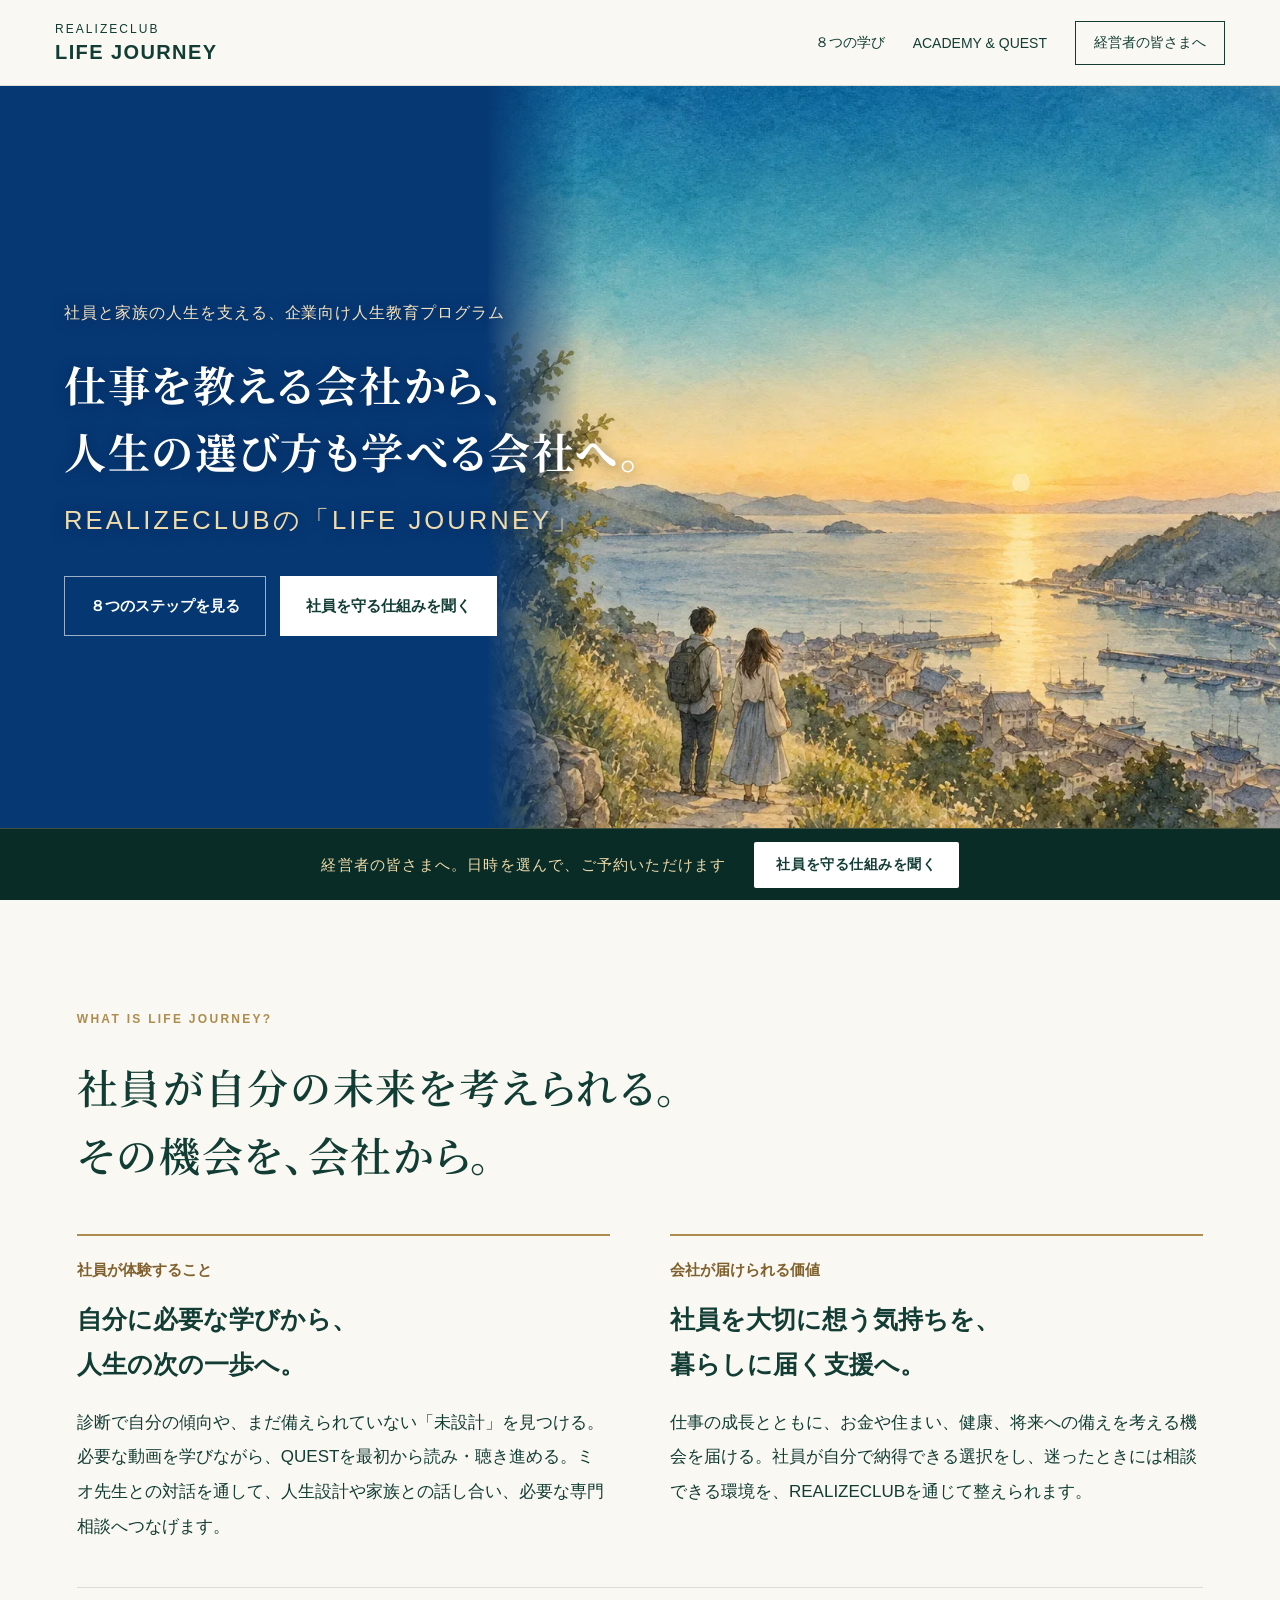
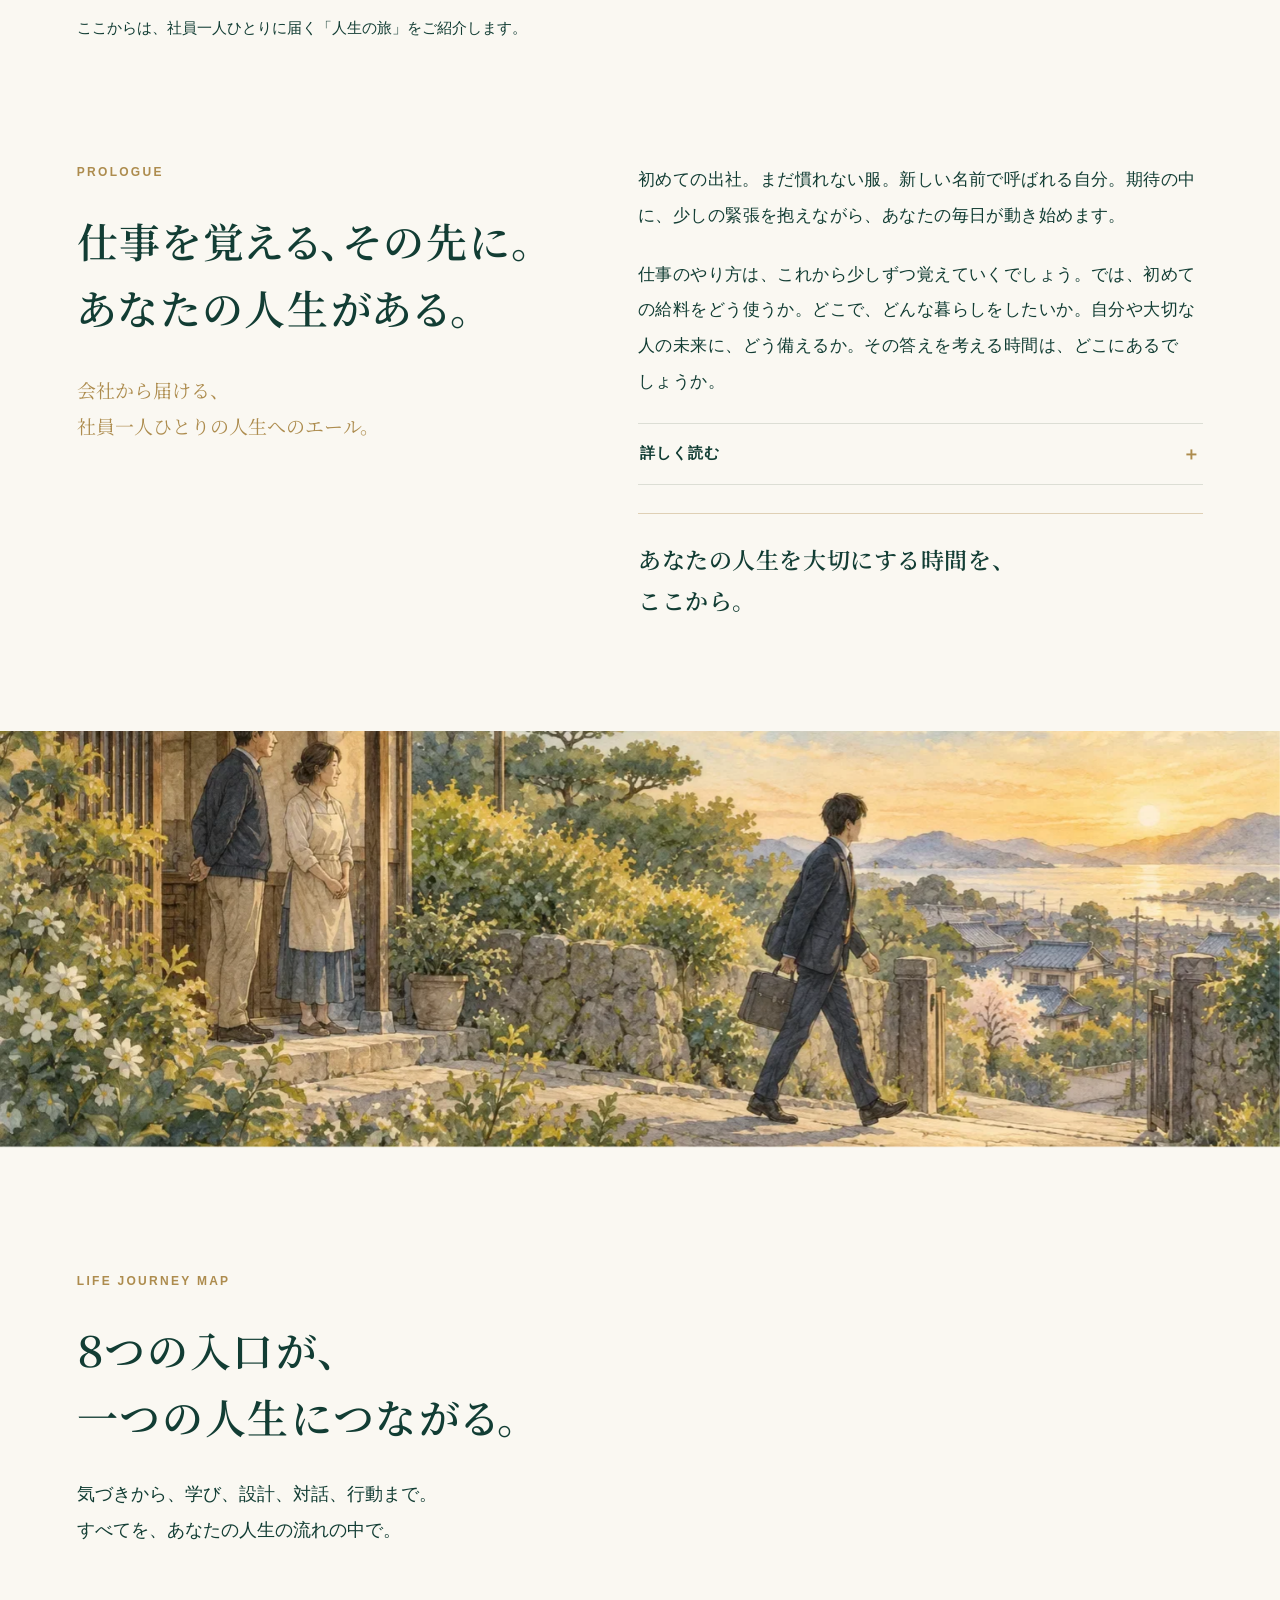
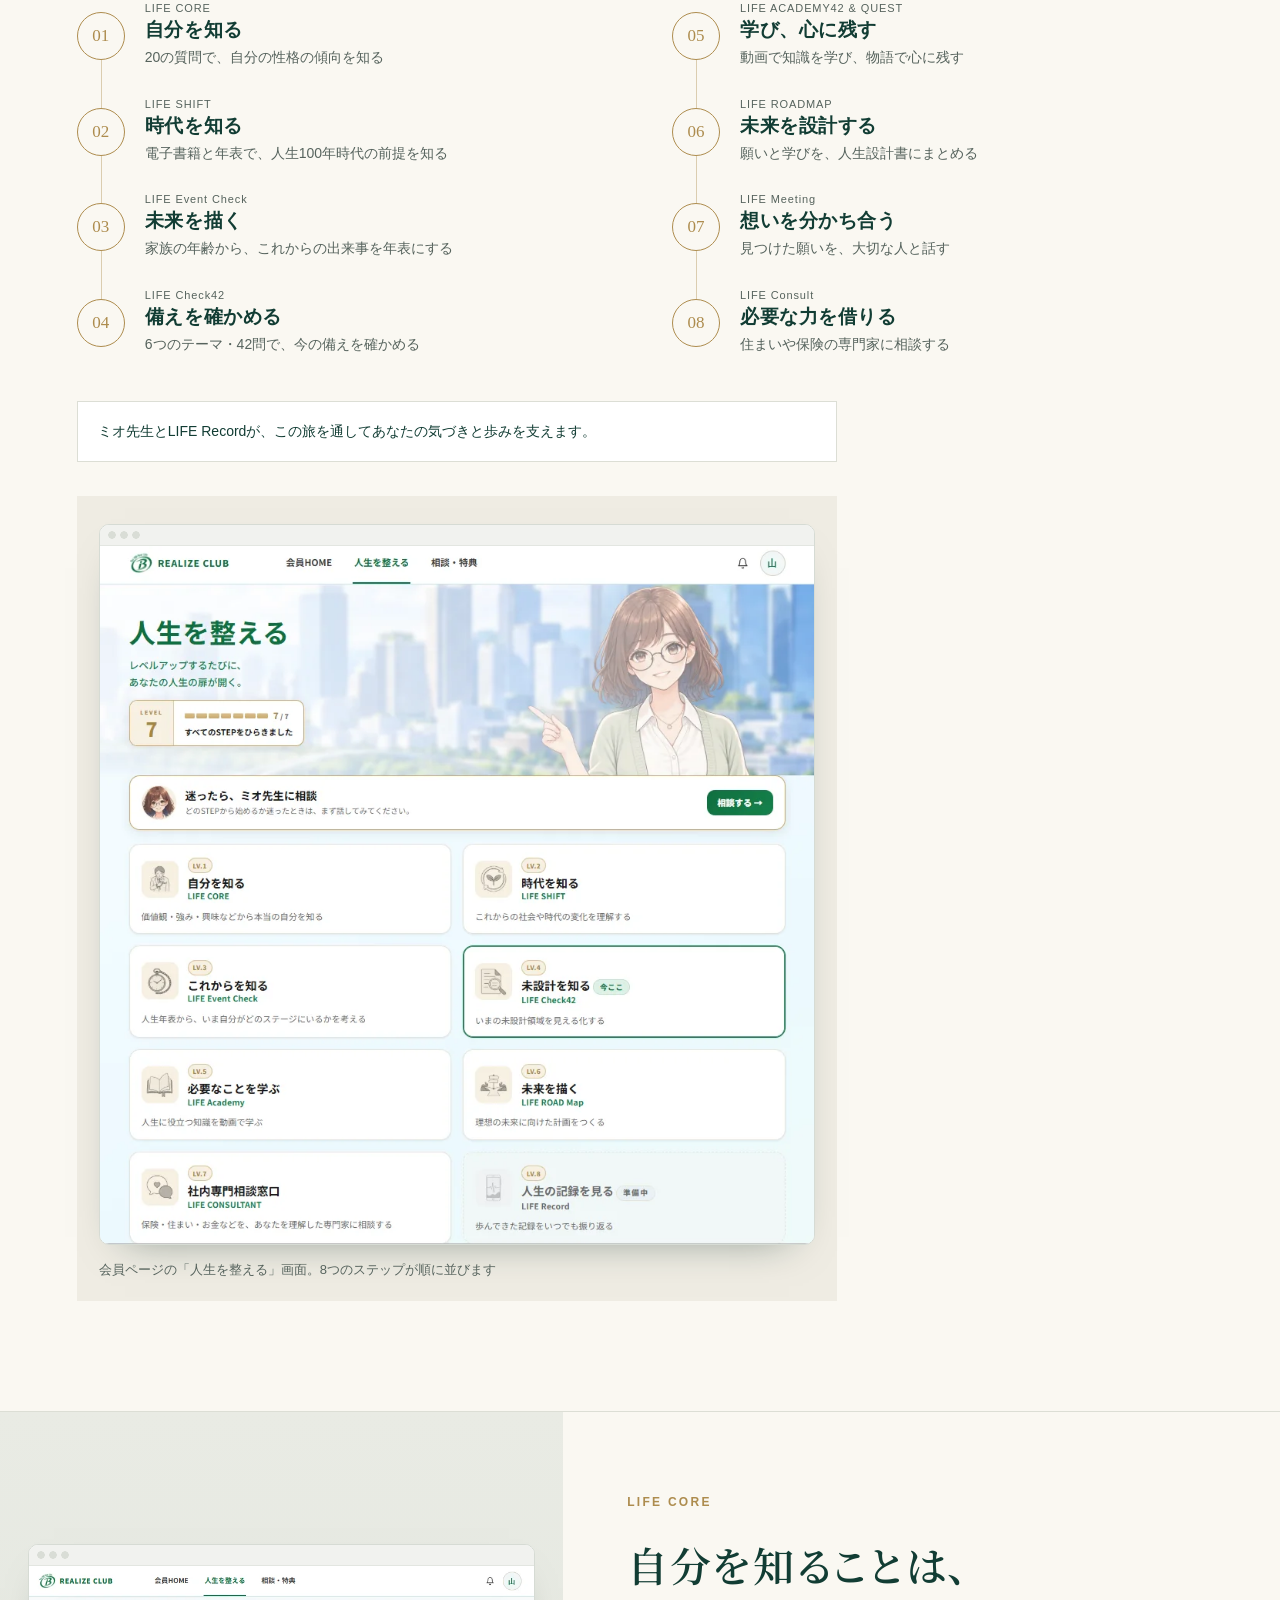
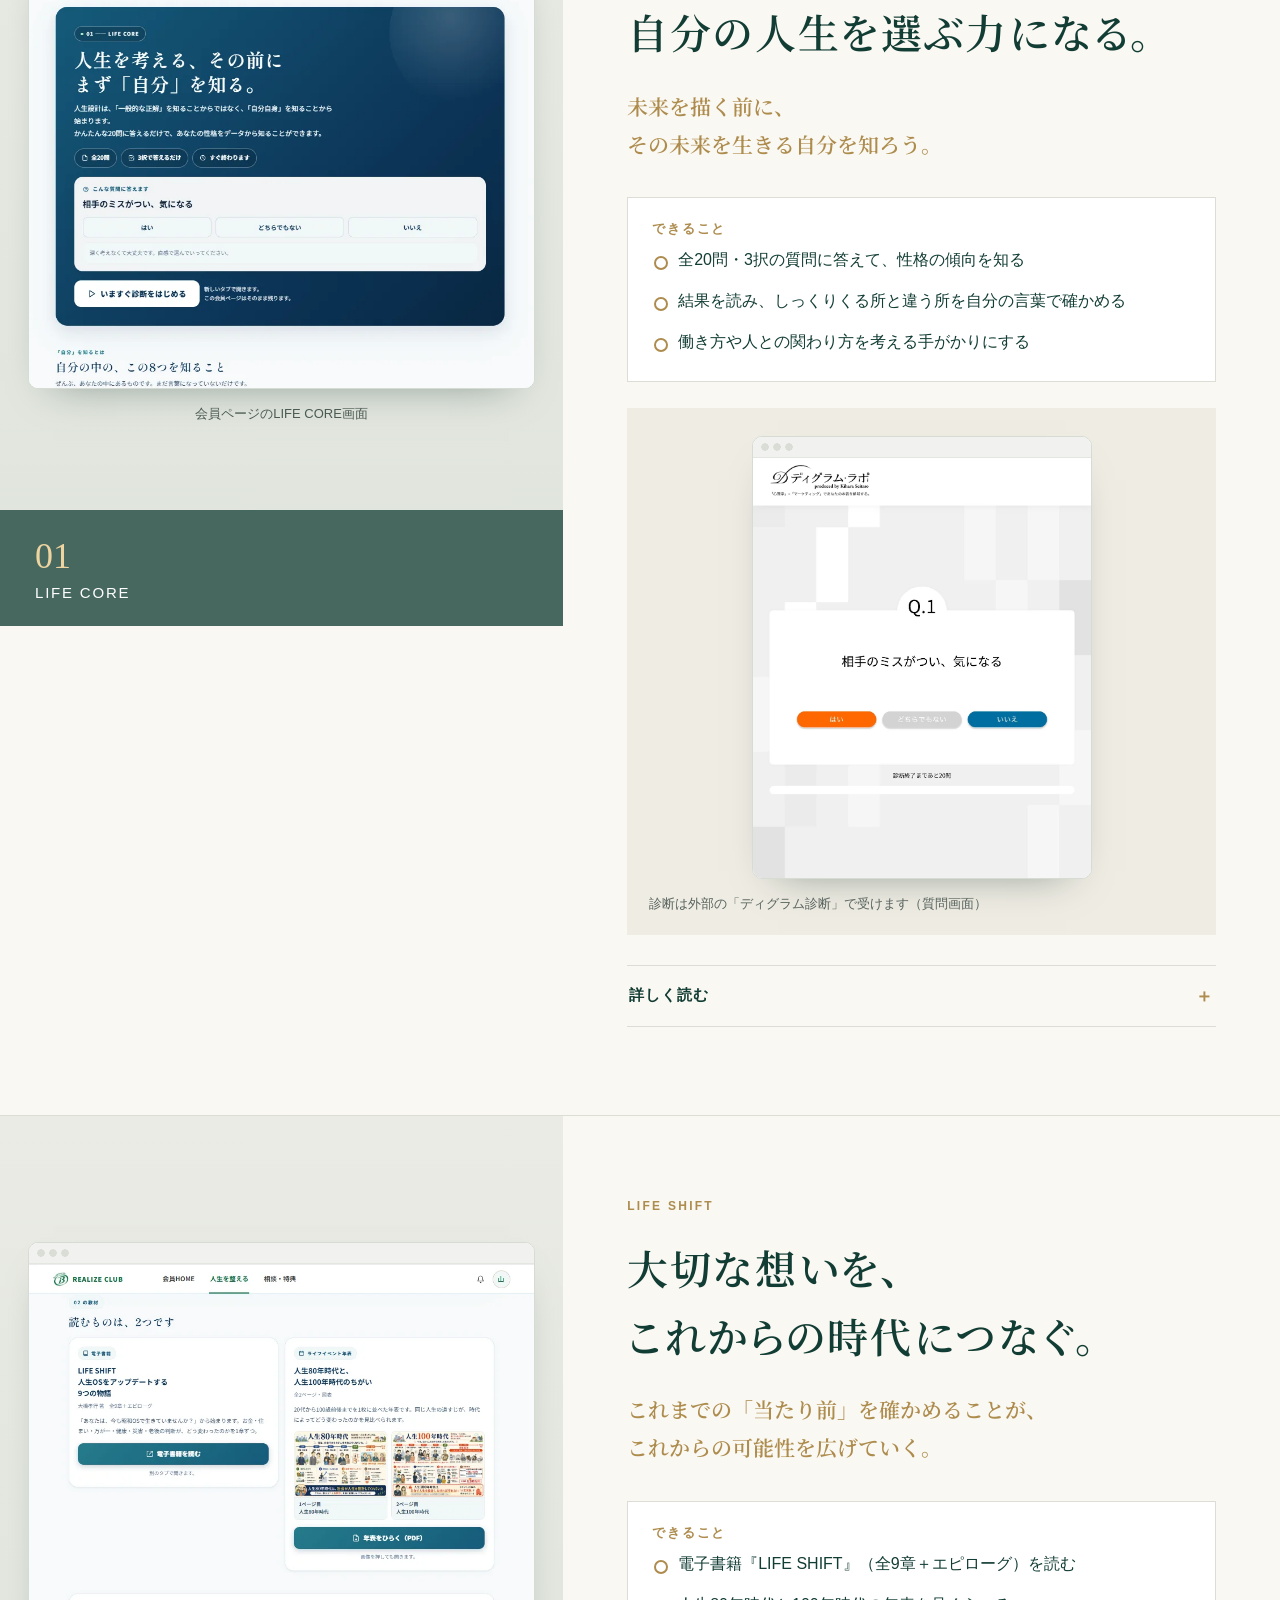
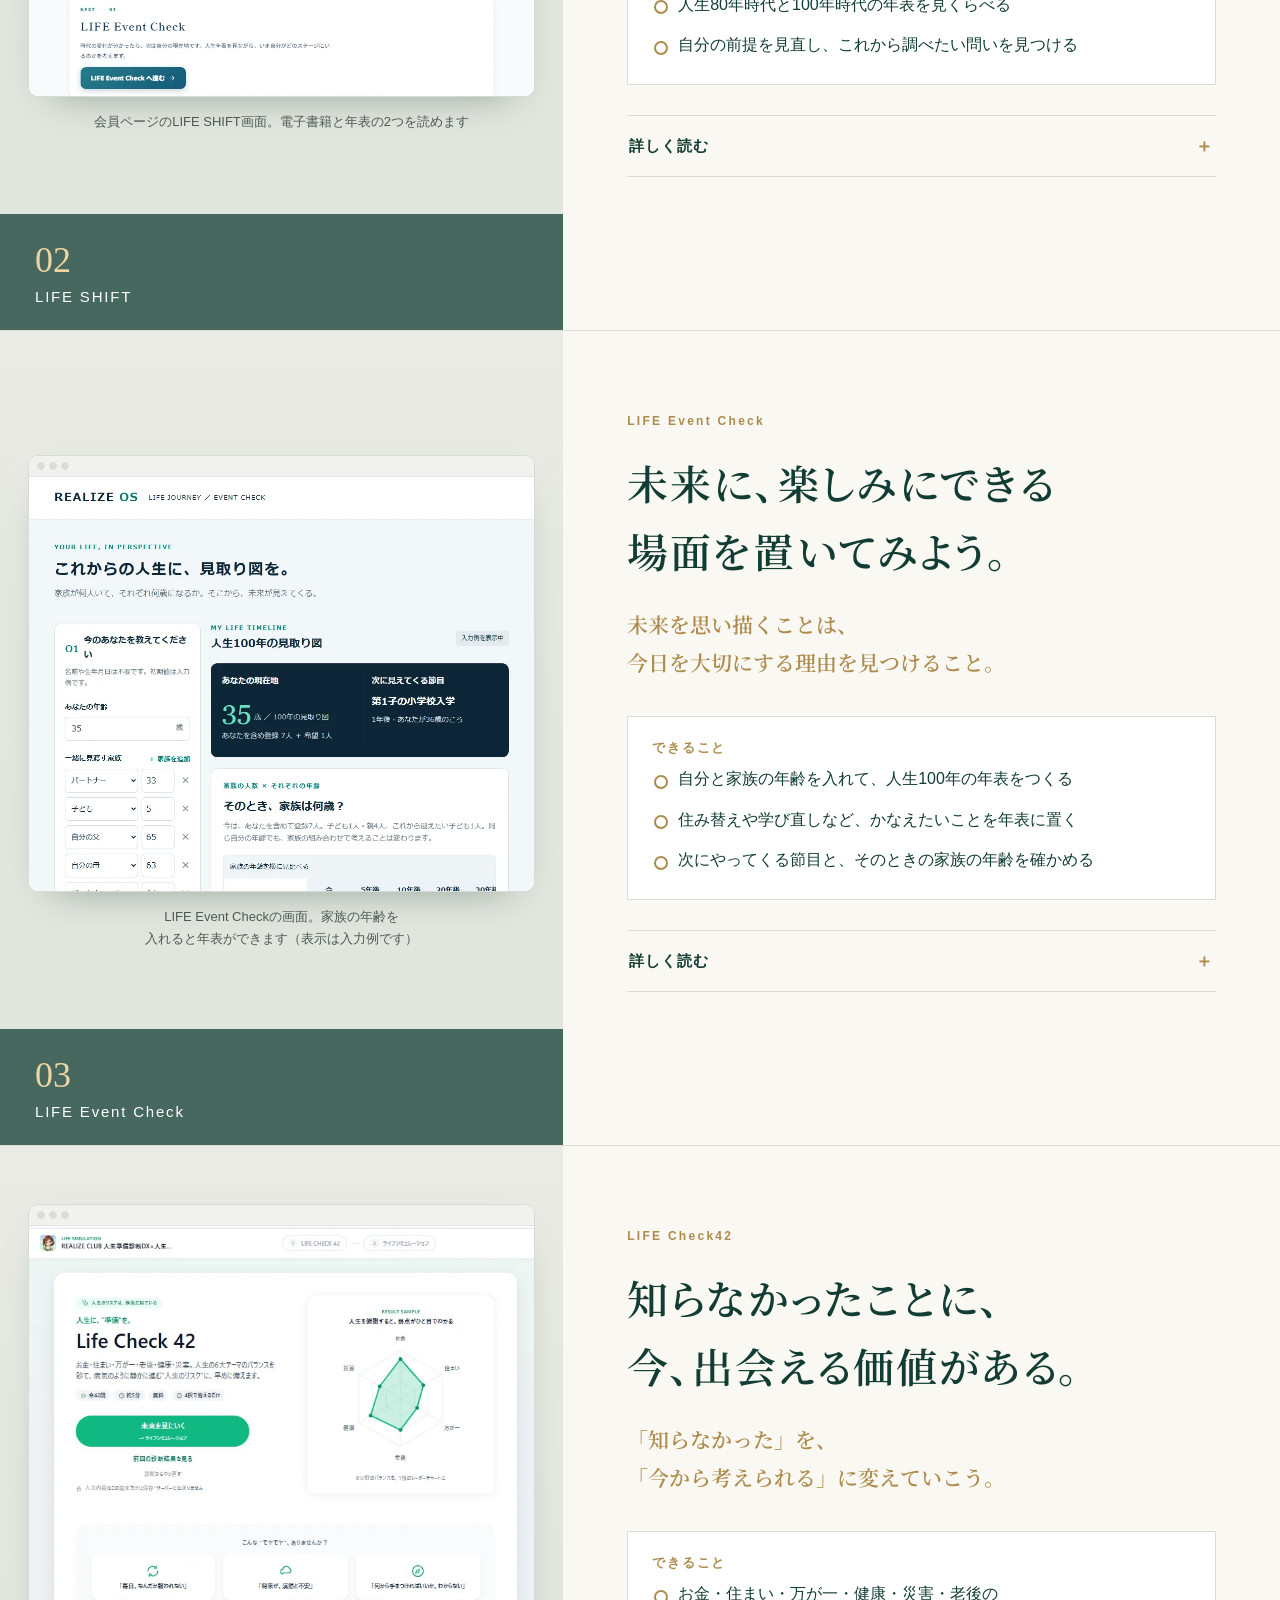
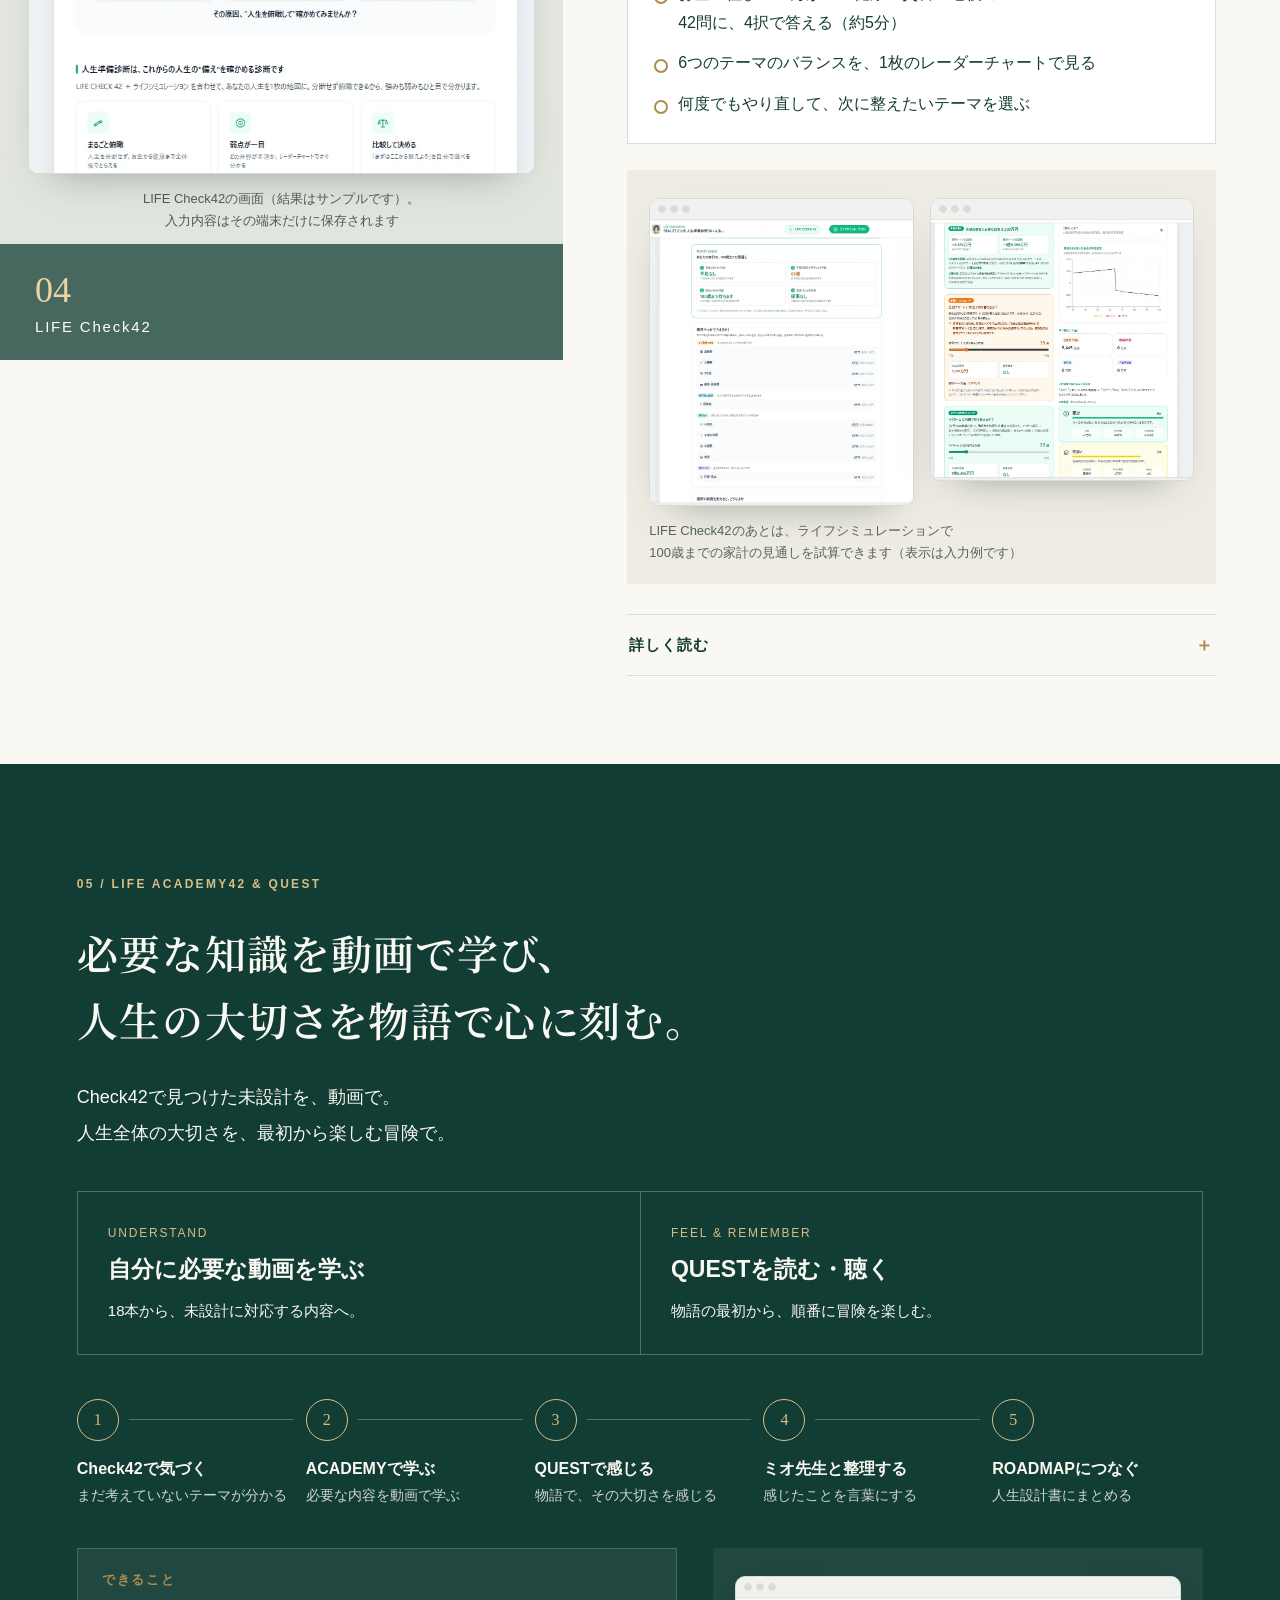
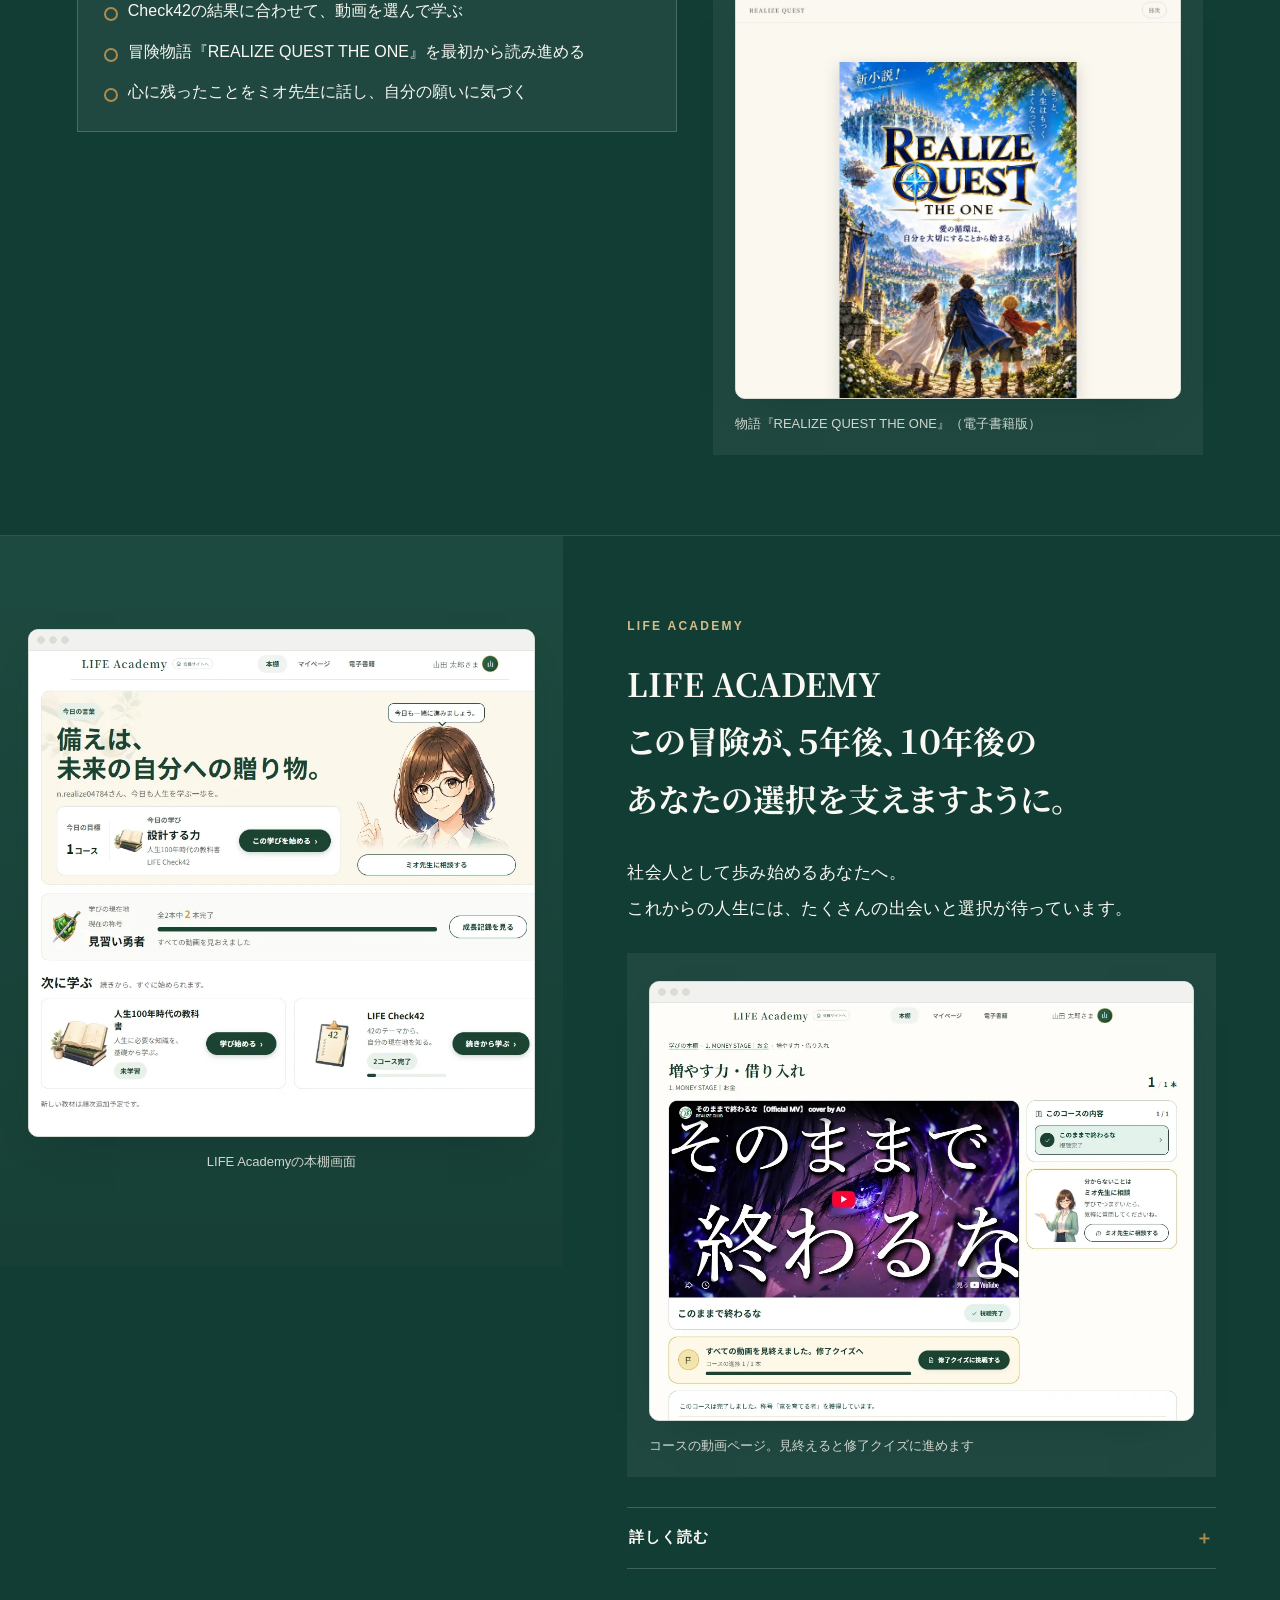
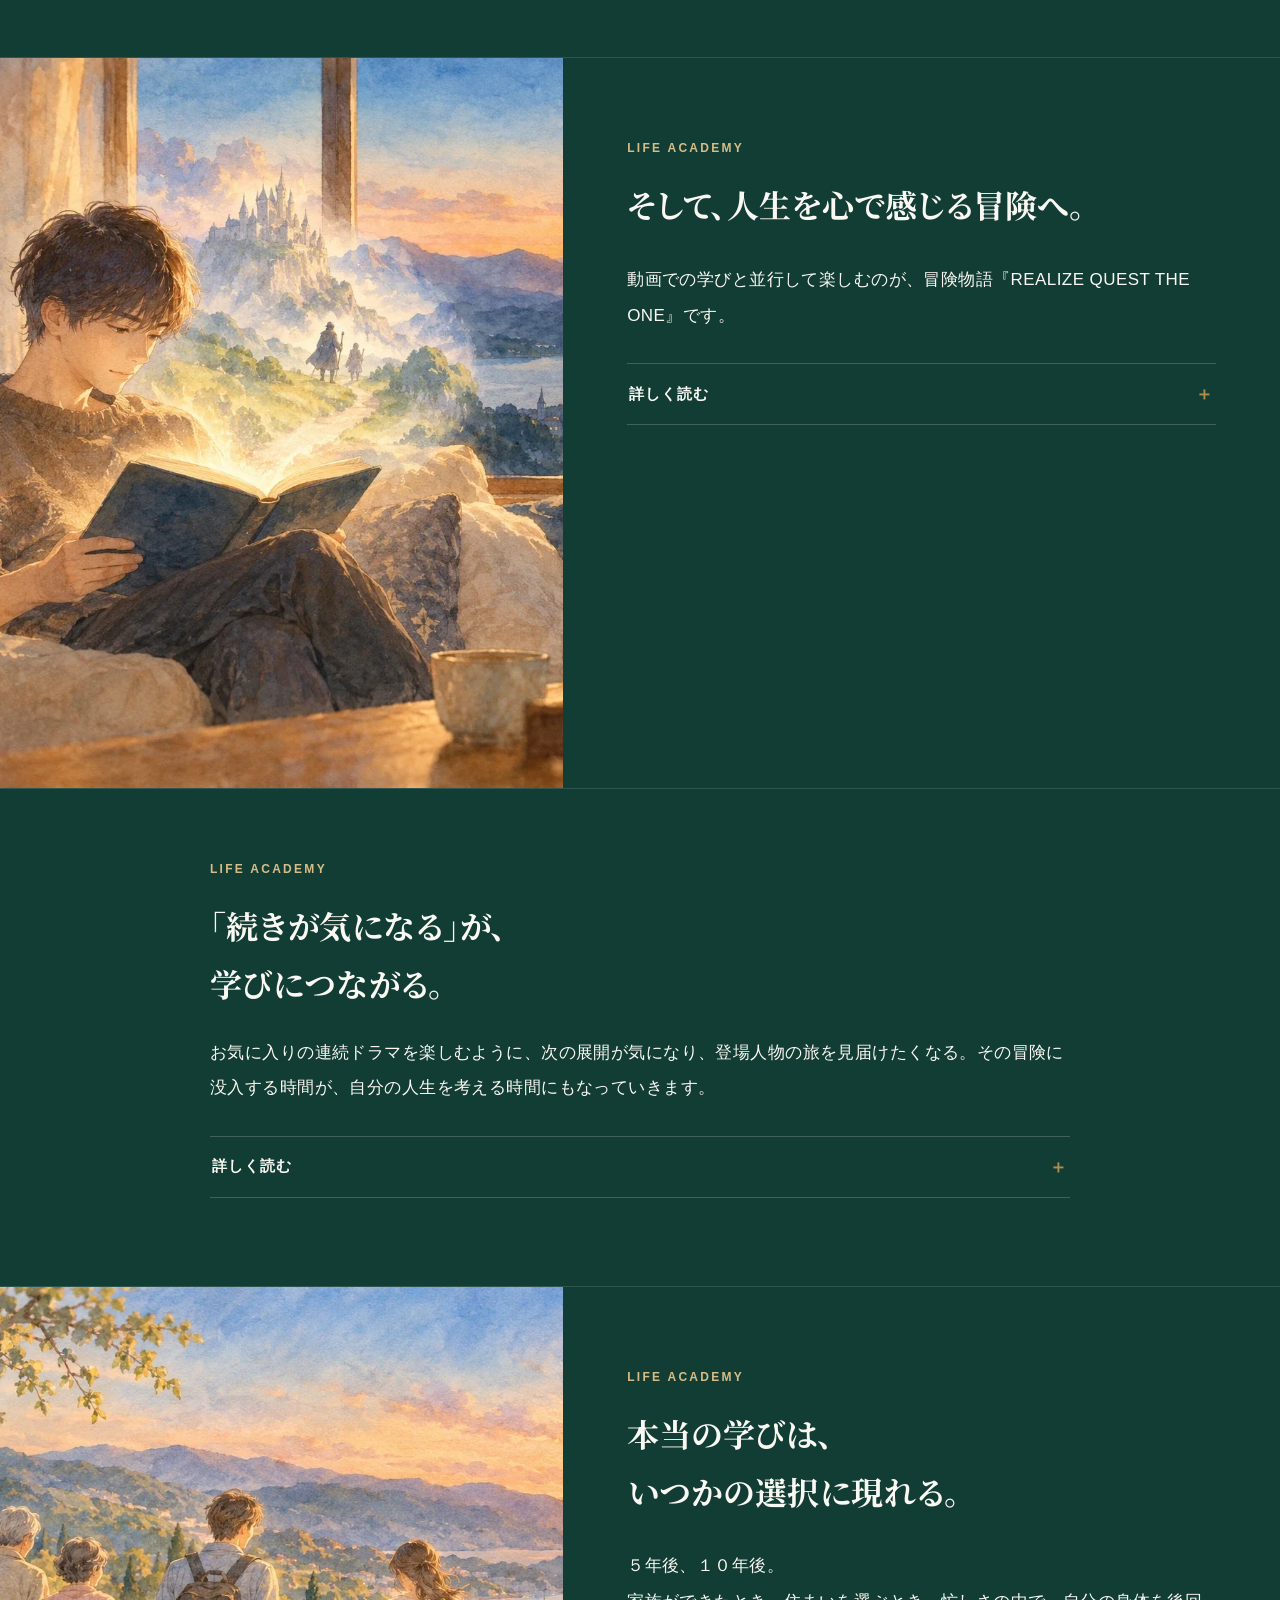
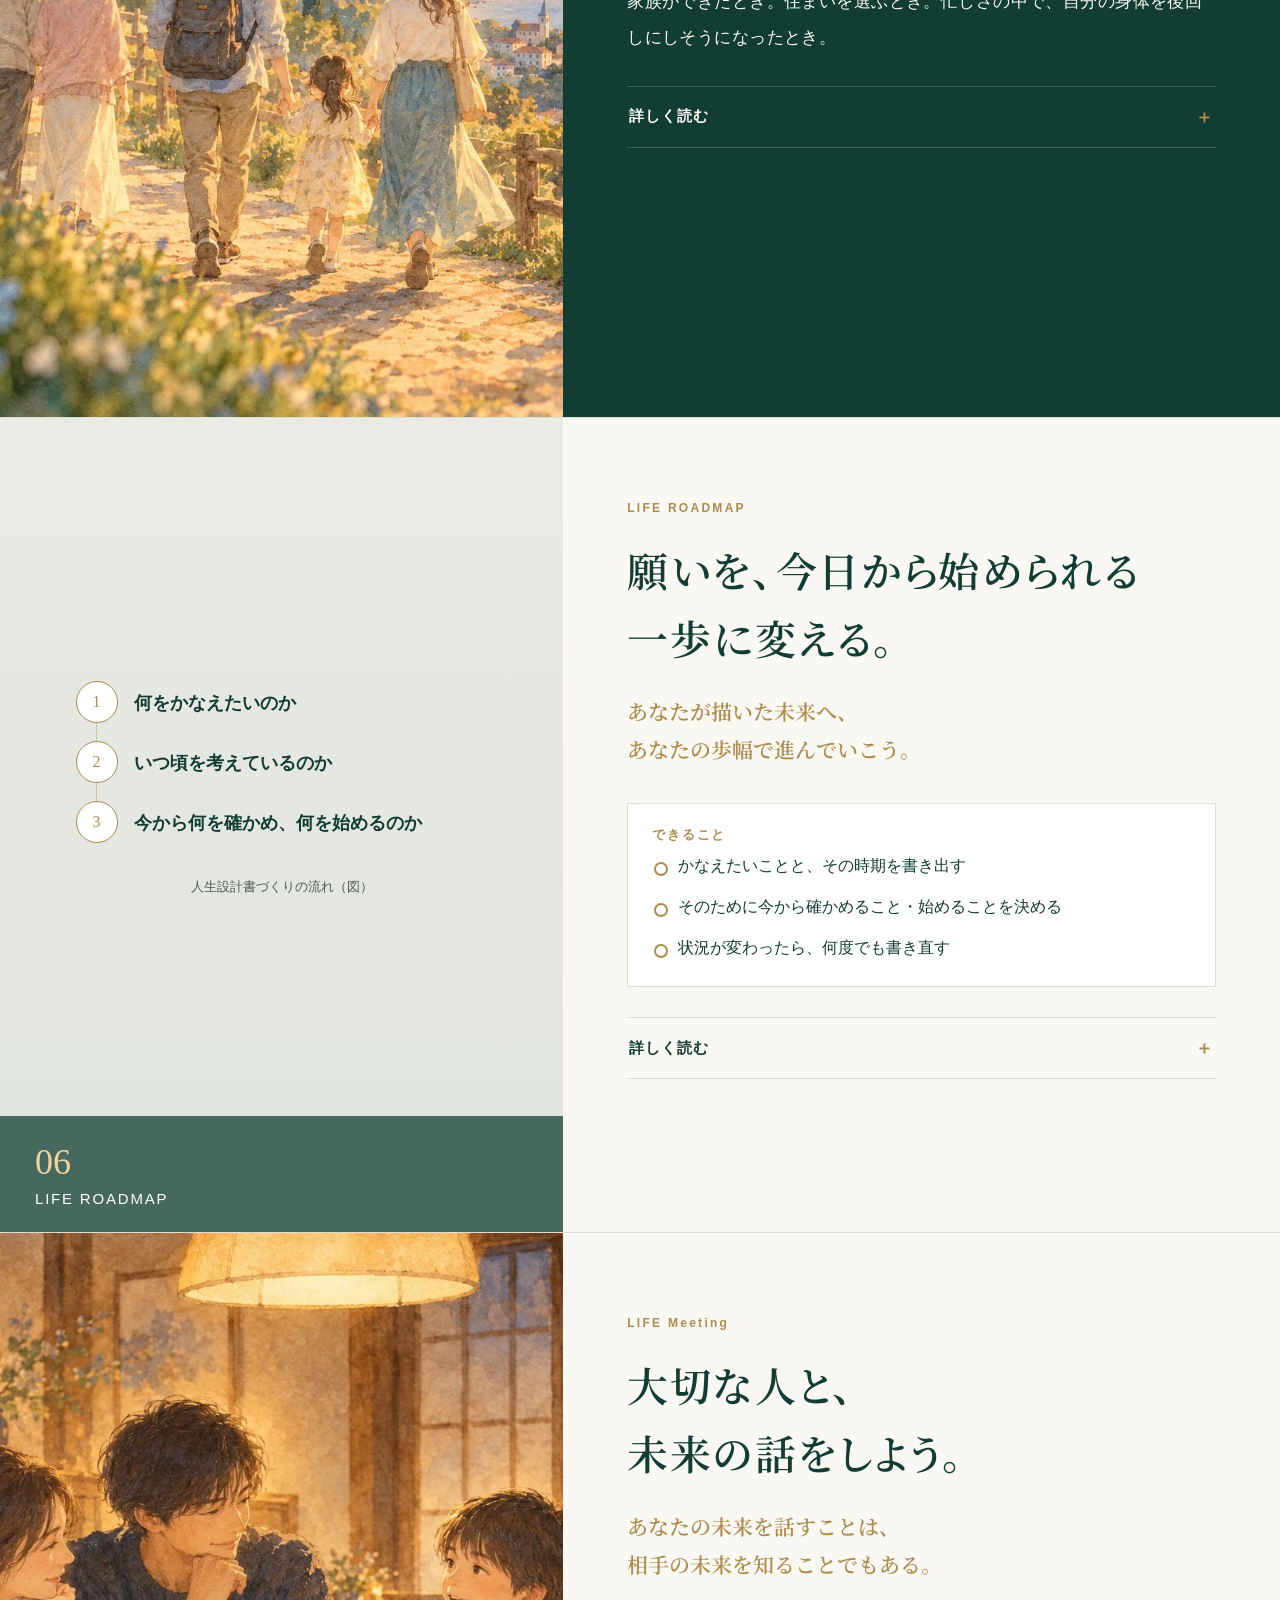
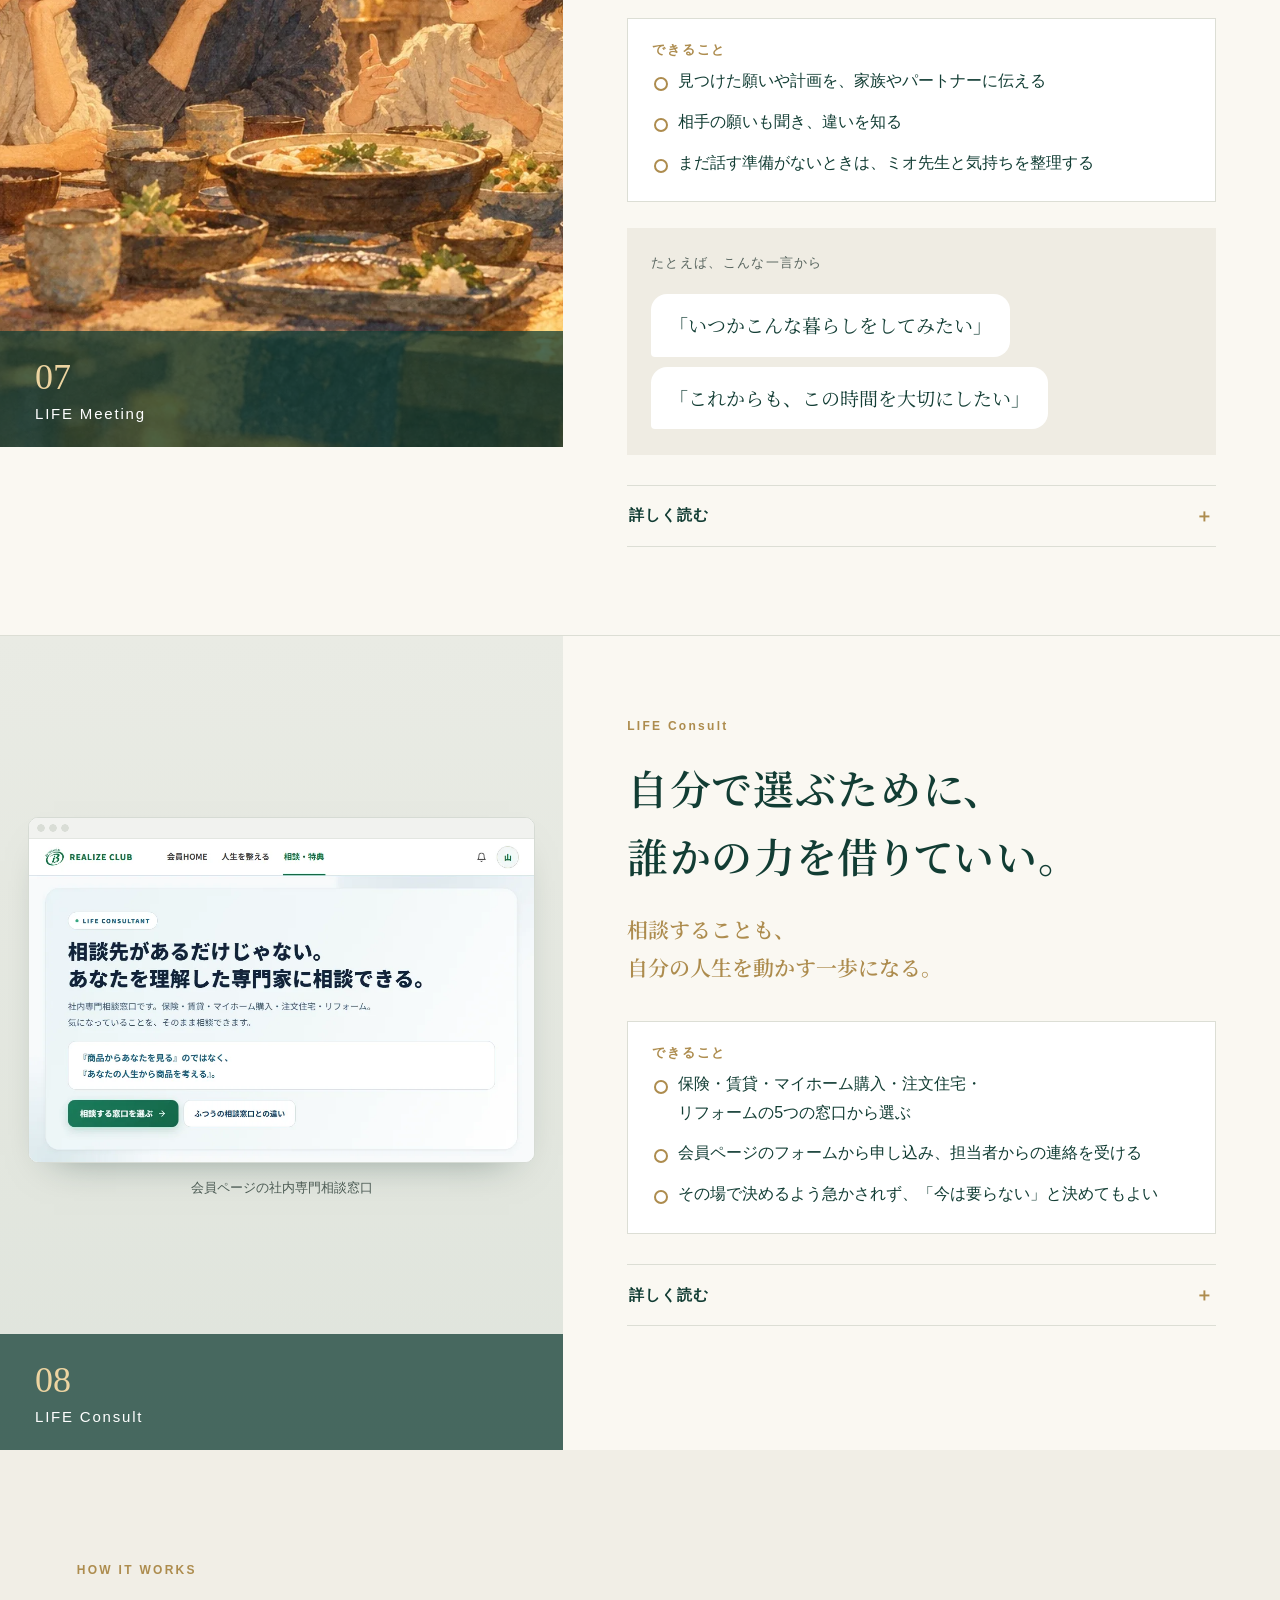
==== commit 5a58b1dc: "改善版: モックアップをブラウザーの枠（PC画面）に統一。Event Check・相談窓口・ホーム・QUESTをPC幅で撮り直し Co-Authored-By: Claude Opus 5.5 <no" ====
--- a/v2/index.html
+++ b/v2/index.html
@@ -7,7 +7,7 @@
 <link href="https://fonts.googleapis.com/css2?family=Noto+Serif+JP:wght@500;600&amp;display=swap" rel="stylesheet"/>
 <link href="../style.css?v=2" rel="stylesheet"/>
 <link href="../enhance.css?v=18" rel="stylesheet"/>
-<link href="../journey.css?v=6" rel="stylesheet"/>
+<link href="../journey.css?v=7" rel="stylesheet"/>
 <script>document.documentElement.classList.add('js');setTimeout(function(){if(!window.__lj)document.documentElement.classList.remove('js')},2500)</script>
 <script defer="" src="../journey.js?v=1"></script>
 <script defer="" src="../script.js?v=3"></script>
@@ -63,7 +63,7 @@
 <p>LIFE CORE</p></div></div><div class="ch-body"><div class="can"><p class="can-label"><w-b>できる</w-b><w-b>こと</w-b></p><ul><li><w-b>全20問・3択の</w-b><w-b>質問に</w-b><w-b>答えて、</w-b><w-b>性格の</w-b><w-b>傾向を</w-b><w-b>知る</w-b></li><li><w-b>結果を</w-b><w-b>読み、</w-b><w-b>しっくりくる所と</w-b><w-b>違う</w-b><w-b>所を</w-b><w-b>自分の</w-b><w-b>言葉で</w-b><w-b>確かめる</w-b></li><li><w-b>働き方や</w-b><w-b>人との</w-b><w-b>関わり方を</w-b><w-b>考える</w-b><w-b>手がかりに</w-b><w-b>する</w-b></li></ul></div><figure class="pc-panel tall"><div class="browsers"><div class="browser"><img alt="ディグラム診断の質問画面" decoding="async" height="1325" loading="lazy" src="../shots/digram-q1.webp" width="1067"/></div></div><figcaption><w-b>診断は</w-b><w-b>外部の</w-b><w-b>「ディグラム診断」で</w-b><w-b>受けます</w-b><w-b>（質問画面）</w-b></figcaption></figure><details class="more"><summary><span class="t-open"><w-b>詳しく</w-b><w-b>読む</w-b></span><span class="t-close"><w-b>閉じる</w-b></span></summary><div class="prose"><p><w-b>同じ</w-b><w-b>言葉に</w-b><w-b>励まされる</w-b><w-b>人も</w-b><w-b>いれば、</w-b><w-b>少し</w-b><w-b>苦しくなる</w-b><w-b>人も</w-b><w-b>います。</w-b><w-b>人と</w-b><w-b>話す</w-b><w-b>ことで</w-b><w-b>元気に</w-b><w-b>なる</w-b><w-b>日も、</w-b><w-b>一人で</w-b><w-b>静かに</w-b><w-b>考えたい</w-b><w-b>日も</w-b><w-b>あります。</w-b><w-b>あなたには、</w-b><w-b>あなたの</w-b><w-b>感じ方が</w-b><w-b>あります。</w-b></p><p><w-b>新しい</w-b><w-b>環境に</w-b><w-b>入ると、</w-b><w-b>周りに</w-b><w-b>合わせようと</w-b><w-b>頑張る</w-b><w-b>ことが</w-b><w-b>増えるかもしれません。</w-b><w-b>そんな</w-b><w-b>とき、</w-b><w-b>自分が</w-b><w-b>どんな</w-b><w-b>場面で</w-b><w-b>力を</w-b><w-b>発揮し、</w-b><w-b>どんな</w-b><w-b>ことに</w-b><w-b>無理を</w-b><w-b>しやすいかを</w-b><w-b>知っていると、</w-b><w-b>自分との</w-b><w-b>付き合い方を</w-b><w-b>考えやすくなります。</w-b></p><p><w-b>LIFE COREでは、</w-b><w-b>性格の</w-b><w-b>傾向を</w-b><w-b>示す波形と、</w-b><w-b>これまでの</w-b><w-b>経験を</w-b><w-b>手がかりに、</w-b><w-b>自分を</w-b><w-b>見つめます。</w-b><w-b>結果を</w-b><w-b>読んでしっくりくる</w-b><w-b>ところも、</w-b><w-b>違うと</w-b><w-b>感じる</w-b><w-b>ところも、</w-b><w-b>あなた</w-b><w-b>自身の</w-b><w-b>言葉で</w-b><w-b>確かめていきます。</w-b></p><p><w-b>「頼まれると</w-b><w-b>断れない」</w-b><w-b>「考えてから</w-b><w-b>動く</w-b><w-b>ほうが</w-b><w-b>安心する」</w-b><w-b>「誰かの</w-b><w-b>役に</w-b><w-b>立てると</w-b><w-b>うれしい」。</w-b><w-b>そうした</w-b><w-b>気づきは、</w-b><w-b>働き方、</w-b><w-b>人との</w-b><w-b>関わり方、</w-b><w-b>暮らし方を</w-b><w-b>選ぶ手がかりに</w-b><w-b>なります。</w-b><w-b>傾向は、</w-b><w-b>可能性を</w-b><w-b>決めつける</w-b><w-b>ものではありません。</w-b></p><p><w-b>自分を</w-b><w-b>理解する</w-b><w-b>ことは、</w-b><w-b>相手にも</w-b><w-b>自分と</w-b><w-b>違う</w-b><w-b>感じ方が</w-b><w-b>あると</w-b><w-b>気づく</w-b><w-b>入口です。</w-b><w-b>なぜ</w-b><w-b>伝わらないのだろうと</w-b><w-b>思った</w-b><w-b>とき、</w-b><w-b>相手の</w-b><w-b>受け取り方を</w-b><w-b>想像する</w-b><w-b>余地が</w-b><w-b>生まれます。</w-b></p><p><w-b>この</w-b><w-b>旅の</w-b><w-b>最初に、</w-b><w-b>自分の</w-b><w-b>声を</w-b><w-b>聞く。</w-b><w-b>そこに、</w-b><w-b>これから</w-b><w-b>何を</w-b><w-b>大切に</w-b><w-b>して</w-b><w-b>生きるかを</w-b><w-b>考える</w-b><w-b>土台が</w-b><w-b>あります。</w-b></p></div></details></div></section>
 <section class="chapter ch" id="shift"><div class="ch-head"><p class="eyebrow">LIFE SHIFT</p><h2 data-fit="" style="--fit:7.802vw;--fit-cap:27px"><w-b>大切な</w-b><w-b>想いを、</w-b><br/><w-b>これからの</w-b><w-b>時代に</w-b><w-b>つなぐ。</w-b></h2><p class="pull ch-lead"><w-b>これまでの</w-b><w-b>「当たり前」を</w-b><w-b>確かめる</w-b><w-b>ことが、</w-b><br/><w-b>これからの</w-b><w-b>可能性を</w-b><w-b>広げていく。</w-b></p></div><div class="chapter-visual screen-visual"><figure class="pc-panel"><div class="browsers"><div class="browser"><img alt="LIFE SHIFT の教材の画面" decoding="async" height="805" loading="lazy" src="../shots/pc-shift.webp" width="940"/></div></div><figcaption><w-b>会員ページの</w-b><w-b>LIFE SHIFT画面。</w-b><w-b>電子書籍と</w-b><w-b>年表の</w-b><w-b>2つを</w-b><w-b>読めます</w-b></figcaption></figure><div class="photo-label"><span>02</span>
 <p>LIFE SHIFT</p></div></div><div class="ch-body"><div class="can"><p class="can-label"><w-b>できる</w-b><w-b>こと</w-b></p><ul><li><w-b>電子書籍</w-b><w-b>『LIFE SHIFT』</w-b><w-b>（全9章＋エピローグ）を</w-b><w-b>読む</w-b></li><li><w-b>人生80年時代と</w-b><w-b>100年時代の</w-b><w-b>年表を</w-b><w-b>見くらべる</w-b></li><li><w-b>自分の</w-b><w-b>前提を</w-b><w-b>見直し、</w-b><w-b>これから</w-b><w-b>調べたい</w-b><w-b>問いを</w-b><w-b>見つける</w-b></li></ul></div><details class="more"><summary><span class="t-open"><w-b>詳しく</w-b><w-b>読む</w-b></span><span class="t-close"><w-b>閉じる</w-b></span></summary><div class="prose"><p><w-b>「こう</w-b><w-b>しておけば</w-b><w-b>安心だよ」。</w-b><w-b>家族や</w-b><w-b>身近な</w-b><w-b>大人から、</w-b><w-b>そんな</w-b><w-b>言葉を</w-b><w-b>受け取ってきたかもしれません。</w-b><w-b>その</w-b><w-b>言葉には、</w-b><w-b>あなたに</w-b><w-b>幸せに</w-b><w-b>なってほしいという</w-b><w-b>願いが</w-b><w-b>込められていたはずです。</w-b></p><p><w-b>その</w-b><w-b>願いを</w-b><w-b>大切に</w-b><w-b>しながら、</w-b><w-b>方法は</w-b><w-b>今の</w-b><w-b>暮らしに</w-b><w-b>照らして</w-b><w-b>考える</w-b><w-b>必要が</w-b><w-b>あります。</w-b><w-b>働き方、</w-b><w-b>暮らしに</w-b><w-b>かかる</w-b><w-b>お金、</w-b><w-b>家族の</w-b><w-b>あり方。</w-b><w-b>そして、</w-b><w-b>人生の</w-b><w-b>後半に</w-b><w-b>どんな</w-b><w-b>時間を</w-b><w-b>過ごすのか。</w-b><w-b>自分が</w-b><w-b>生きる</w-b><w-b>条件を</w-b><w-b>知ることが、</w-b><w-b>未来の</w-b><w-b>準備に</w-b><w-b>つながります。</w-b></p><p><w-b>LIFE SHIFTは、</w-b><w-b>人生100年時代という</w-b><w-b>長い</w-b><w-b>時間軸から、</w-b><w-b>自分の</w-b><w-b>前提を</w-b><w-b>見直す</w-b><w-b>機会です。</w-b><w-b>学校を</w-b><w-b>出て、</w-b><w-b>働いて、</w-b><w-b>退職する。</w-b><w-b>その</w-b><w-b>先にも</w-b><w-b>続く</w-b><w-b>人生まで、</w-b><w-b>視野を</w-b><w-b>広げていきます。</w-b></p><p><w-b>「周りも</w-b><w-b>そうしているから」</w-b><w-b>「いつか</w-b><w-b>何とか</w-b><w-b>なるから」。</w-b><w-b>普段は</w-b><w-b>立ち止まらない</w-b><w-b>考え方に</w-b><w-b>ついて、</w-b><w-b>今の</w-b><w-b>自分にも</w-b><w-b>合うだろうかと</w-b><w-b>問い直してみる。</w-b><w-b>分からない</w-b><w-b>ことは、</w-b><w-b>これから</w-b><w-b>調べる</w-b><w-b>問いに</w-b><w-b>してかまいません。</w-b></p><p><w-b>早く</w-b><w-b>気づけば、</w-b><w-b>少し</w-b><w-b>ずつ準備する</w-b><w-b>時間を</w-b><w-b>持てます。</w-b><w-b>学ぶこと、</w-b><w-b>習慣を</w-b><w-b>整える</w-b><w-b>こと、</w-b><w-b>誰かに</w-b><w-b>相談する</w-b><w-b>こと。</w-b><w-b>今日の</w-b><w-b>小さな</w-b><w-b>選択を、</w-b><w-b>未来の</w-b><w-b>自分の</w-b><w-b>ために</w-b><w-b>使えるようになります。</w-b></p><p><w-b>時代を</w-b><w-b>知るのは、</w-b><w-b>自分の</w-b><w-b>願いを</w-b><w-b>実現する</w-b><w-b>ためです。</w-b><w-b>受け継いだ愛情を、</w-b><w-b>これからの</w-b><w-b>自分に</w-b><w-b>合った</w-b><w-b>選び方へ</w-b><w-b>つないで</w-b><w-b>いきましょう。</w-b></p></div></details></div></section>
-<section class="chapter ch" id="event"><div class="ch-head"><p class="eyebrow">LIFE Event Check</p><h2><w-b>未来に、</w-b><w-b>楽しみに</w-b><w-b>できる</w-b><br/><w-b>場面を</w-b><w-b>置いてみよう。</w-b></h2><p class="pull ch-lead" data-fit="" style="--fit:4.674vw;--fit-cap:19px"><w-b>未来を</w-b><w-b>思い描く</w-b><w-b>ことは、</w-b><br/><w-b>今日を</w-b><w-b>大切に</w-b><w-b>する</w-b><w-b>理由を</w-b><w-b>見つける</w-b><w-b>こと。</w-b></p></div><div class="chapter-visual screen-visual"><figure class="shot-panel pair"><div class="phones"><div class="phone"><img alt="LIFE Event Check の入力画面" decoding="async" height="1298" loading="lazy" src="../shots/event-input.webp" width="600"/></div><div class="phone"><img alt="LIFE Event Check の年表" decoding="async" height="1298" loading="lazy" src="../shots/event-timeline.webp" width="600"/></div></div><figcaption><w-b>LIFE Event Checkの</w-b><w-b>入力画面と</w-b><w-b>年表</w-b><w-b>（表示は</w-b><w-b>入力例です）</w-b></figcaption></figure><div class="photo-label"><span>03</span>
+<section class="chapter ch" id="event"><div class="ch-head"><p class="eyebrow">LIFE Event Check</p><h2><w-b>未来に、</w-b><w-b>楽しみに</w-b><w-b>できる</w-b><br/><w-b>場面を</w-b><w-b>置いてみよう。</w-b></h2><p class="pull ch-lead" data-fit="" style="--fit:4.674vw;--fit-cap:19px"><w-b>未来を</w-b><w-b>思い描く</w-b><w-b>ことは、</w-b><br/><w-b>今日を</w-b><w-b>大切に</w-b><w-b>する</w-b><w-b>理由を</w-b><w-b>見つける</w-b><w-b>こと。</w-b></p></div><div class="chapter-visual screen-visual"><figure class="pc-panel"><div class="browsers"><div class="browser"><img alt="LIFE Event Check の入力画面と年表" decoding="async" height="820" loading="lazy" src="../shots/pc-event.webp" width="1000"/></div></div><figcaption><w-b>LIFE Event Checkの</w-b><w-b>画面。</w-b><w-b>家族の</w-b><w-b>年齢を</w-b><w-b>入れると</w-b><w-b>年表が</w-b><w-b>できます</w-b><w-b>（表示は</w-b><w-b>入力例です）</w-b></figcaption></figure><div class="photo-label"><span>03</span>
 <p>LIFE Event Check</p></div></div><div class="ch-body"><div class="can"><p class="can-label"><w-b>できる</w-b><w-b>こと</w-b></p><ul><li><w-b>自分と</w-b><w-b>家族の</w-b><w-b>年齢を</w-b><w-b>入れて、</w-b><w-b>人生100年の</w-b><w-b>年表を</w-b><w-b>つくる</w-b></li><li><w-b>住み</w-b><w-b>替えや</w-b><w-b>学び直しなど、かなえたい</w-b><w-b>ことを</w-b><w-b>年表に</w-b><w-b>置く</w-b></li><li><w-b>次に</w-b><w-b>やってくる</w-b><w-b>節目と、</w-b><w-b>その</w-b><w-b>ときの</w-b><w-b>家族の</w-b><w-b>年齢を</w-b><w-b>確かめる</w-b></li></ul></div><details class="more"><summary><span class="t-open"><w-b>詳しく</w-b><w-b>読む</w-b></span><span class="t-close"><w-b>閉じる</w-b></span></summary><div class="prose"><p><w-b>５年後の</w-b><w-b>休日、</w-b><w-b>あなたは</w-b><w-b>どこで、</w-b><w-b>誰と、</w-b><w-b>何を</w-b><w-b>していたいですか。</w-b><w-b>好きな</w-b><w-b>仕事に</w-b><w-b>挑戦しているかもしれません。</w-b><w-b>旅先の</w-b><w-b>景色を</w-b><w-b>眺めているかもしれません。</w-b><w-b>自分の</w-b><w-b>部屋で、</w-b><w-b>ゆっくり朝食を</w-b><w-b>楽しんでいるかもしれません。</w-b></p><p><w-b>LIFE Event Checkでは、</w-b><w-b>これからかなえたい</w-b><w-b>こと、</w-b><w-b>起こりそうな</w-b><w-b>こと、</w-b><w-b>まだ</w-b><w-b>決めていない</w-b><w-b>ことを、</w-b><w-b>時間の</w-b><w-b>流れに</w-b><w-b>沿って</w-b><w-b>並べます。</w-b><w-b>ぼんやりしていた</w-b><w-b>未来に、</w-b><w-b>自分の</w-b><w-b>言葉で</w-b><w-b>輪郭を</w-b><w-b>与えていきます。</w-b></p><p><w-b>住まいの</w-b><w-b>変化、</w-b><w-b>学び直し、</w-b><w-b>仕事への</w-b><w-b>挑戦、</w-b><w-b>家族との</w-b><w-b>時間。</w-b><w-b>人生の</w-b><w-b>歩み方は</w-b><w-b>一人ひとり違います。</w-b><w-b>結婚や</w-b><w-b>子育ても、</w-b><w-b>自分が</w-b><w-b>望むか</w-b><w-b>どうかを</w-b><w-b>含めて</w-b><w-b>考える</w-b><w-b>ものです。</w-b><w-b>誰かの</w-b><w-b>予定表に、</w-b><w-b>自分を</w-b><w-b>合わせる</w-b><w-b>必要は</w-b><w-b>ありません。</w-b></p><p><w-b>未来を</w-b><w-b>並べてみると、</w-b><w-b>一つの</w-b><w-b>出来事が</w-b><w-b>ほかの</w-b><w-b>ことに</w-b><w-b>つながっていると</w-b><w-b>気づきます。</w-b><w-b>引っ越しは</w-b><w-b>家計や</w-b><w-b>通勤時間に</w-b><w-b>関わり、</w-b><w-b>新しい</w-b><w-b>挑戦には</w-b><w-b>学ぶ</w-b><w-b>時間や</w-b><w-b>準備が</w-b><w-b>必要に</w-b><w-b>なる。</w-b><w-b>自分の</w-b><w-b>変化と、</w-b><w-b>家族の</w-b><w-b>変化が</w-b><w-b>重なることもあります。</w-b></p><p><w-b>予定は</w-b><w-b>変えてかまいません。</w-b><w-b>「いつかやりたい」を</w-b><w-b>一度</w-b><w-b>置いてみる</w-b><w-b>ことで、</w-b><w-b>今から</w-b><w-b>できる</w-b><w-b>ことが</w-b><w-b>見えてきます。</w-b><w-b>まだ</w-b><w-b>分からない</w-b><w-b>未来にも、</w-b><w-b>考え</w-b><w-b>始める</w-b><w-b>場所が</w-b><w-b>できます。</w-b></p><p><w-b>楽しみに</w-b><w-b>したい</w-b><w-b>場面が</w-b><w-b>見つかったら、</w-b><w-b>次は、</w-b><w-b>その</w-b><w-b>未来を</w-b><w-b>安心して</w-b><w-b>迎える</w-b><w-b>ための</w-b><w-b>備えを</w-b><w-b>確かめましょう。</w-b></p></div></details></div></section>
 <section class="chapter ch" id="check"><div class="ch-head"><p class="eyebrow">LIFE Check42</p><h2 data-fit="" style="--fit:7.884vw;--fit-cap:27px"><w-b>知らなかったことに、</w-b><br/><w-b>今、</w-b><w-b>出会える</w-b><w-b>価値が</w-b><w-b>ある。</w-b></h2><p class="pull ch-lead" data-fit="" style="--fit:4.683vw;--fit-cap:19px"><w-b>「知らなかった」を、</w-b><br/><w-b>「今から</w-b><w-b>考えられる」に</w-b><w-b>変えていこう。</w-b></p></div><div class="chapter-visual screen-visual"><figure class="pc-panel"><div class="browsers"><div class="browser"><img alt="LIFE Check42 の画面" decoding="async" height="867" loading="lazy" src="../shots/pc-check42.webp" width="745"/></div></div><figcaption><w-b>LIFE Check42の</w-b><w-b>画面</w-b><w-b>（結果は</w-b><w-b>サンプルです）。</w-b><w-b>入力内容は</w-b><w-b>その</w-b><w-b>端末だけに</w-b><w-b>保存されます</w-b></figcaption></figure><div class="photo-label"><span>04</span>
 <p>LIFE Check42</p></div></div><div class="ch-body"><div class="can"><p class="can-label"><w-b>できる</w-b><w-b>こと</w-b></p><ul><li><w-b>お金・住まい・万が一・</w-b><w-b>健康・災害・老後の</w-b><w-b>42問に、</w-b><w-b>4択で</w-b><w-b>答える</w-b><w-b>（約5分）</w-b></li><li><w-b>6つの</w-b><w-b>テーマの</w-b><w-b>バランスを、</w-b><w-b>1枚の</w-b><w-b>レーダーチャートで</w-b><w-b>見る</w-b></li><li><w-b>何度でも</w-b><w-b>やり直して、</w-b><w-b>次に</w-b><w-b>整えたい</w-b><w-b>テーマを</w-b><w-b>選ぶ</w-b></li></ul></div><figure class="pc-panel pair"><div class="browsers"><div class="browser"><img alt="ライフシミュレーションの家計の見通し" decoding="async" height="922" loading="lazy" src="../shots/pc-simulation-money.webp" width="848"/></div><div class="browser"><img alt="ライフシミュレーションの試算画面" decoding="async" height="877" loading="lazy" src="../shots/pc-simulation.webp" width="886"/></div></div><figcaption><w-b>LIFE Check42の</w-b><w-b>あとは、</w-b><w-b>ライフシミュレーションで</w-b><w-b>100歳までの</w-b><w-b>家計の</w-b><w-b>見通しを</w-b><w-b>試算できます</w-b><w-b>（表示は</w-b><w-b>入力例です）</w-b></figcaption></figure><details class="more"><summary><span class="t-open"><w-b>詳しく</w-b><w-b>読む</w-b></span><span class="t-close"><w-b>閉じる</w-b></span></summary><div class="prose"><p><w-b>未来に</w-b><w-b>置いた、</w-b><w-b>楽しみに</w-b><w-b>したい</w-b><w-b>場面。</w-b><w-b>その</w-b><w-b>ために、</w-b><w-b>どこまで</w-b><w-b>準備できているでしょうか。</w-b><w-b>自分では</w-b><w-b>大丈夫だと</w-b><w-b>思っていても、</w-b><w-b>まだ</w-b><w-b>一度も</w-b><w-b>考えた</w-b><w-b>ことの</w-b><w-b>ない</w-b><w-b>領域が</w-b><w-b>あるかもしれません。</w-b></p><p><w-b>LIFE Check42は、</w-b><w-b>お金・住まい・万が一・</w-b><w-b>健康・災害・老後という</w-b><w-b>６つの</w-b><w-b>テーマを、</w-b><w-b>各７問、</w-b><w-b>合計42の</w-b><w-b>問いで</w-b><w-b>確かめる</w-b><w-b>機会です。</w-b><w-b>今の</w-b><w-b>理解や</w-b><w-b>備えを</w-b><w-b>振り返り、</w-b><w-b>人生の</w-b><w-b>「未設計」を</w-b><w-b>見つけます。</w-b></p><p><w-b>未設計とは、</w-b><w-b>まだ</w-b><w-b>考えられていない</w-b><w-b>こと、</w-b><w-b>備えられていない</w-b><w-b>ことです。</w-b><w-b>「分からない」と</w-b><w-b>気づけたら、</w-b><w-b>そこから</w-b><w-b>学び、</w-b><w-b>確かめる</w-b><w-b>ことができます。</w-b><w-b>問いに</w-b><w-b>出会う</w-b><w-b>こと</w-b><w-b>自体が、</w-b><w-b>未来の</w-b><w-b>自分への</w-b><w-b>準備に</w-b><w-b>なります。</w-b></p><p><w-b>６つの</w-b><w-b>テーマは、</w-b><w-b>暮らしの</w-b><w-b>中で</w-b><w-b>つながっています。</w-b><w-b>住まいを</w-b><w-b>選ぶ</w-b><w-b>ときにも、</w-b><w-b>支払いだけでなく、</w-b><w-b>健康、</w-b><w-b>災害への</w-b><w-b>備え、</w-b><w-b>万が一の</w-b><w-b>家族の</w-b><w-b>生活、</w-b><w-b>老後まで</w-b><w-b>関わります。</w-b><w-b>一つの</w-b><w-b>決断を、</w-b><w-b>複数の</w-b><w-b>視点から</w-b><w-b>考える</w-b><w-b>ための</w-b><w-b>確認です。</w-b></p><p><w-b>結果を</w-b><w-b>見る</w-b><w-b>ときは、</w-b><w-b>できている</w-b><w-b>ことも</w-b><w-b>受け止めてください。</w-b><w-b>そのうえで、</w-b><w-b>自分の</w-b><w-b>願いに</w-b><w-b>とって、</w-b><w-b>次に</w-b><w-b>何を</w-b><w-b>整えたいかを</w-b><w-b>選びます。</w-b><w-b>全部を</w-b><w-b>一度に</w-b><w-b>変える</w-b><w-b>必要は</w-b><w-b>ありません。</w-b></p><p><w-b>ここで</w-b><w-b>見つかった</w-b><w-b>未設計が、</w-b><w-b>LIFE ACADEMY42で</w-b><w-b>学ぶ内容に</w-b><w-b>つながります。</w-b><w-b>自分に</w-b><w-b>必要な</w-b><w-b>ことが</w-b><w-b>見えるから、</w-b><w-b>学ぶ</w-b><w-b>時間にも</w-b><w-b>意味が</w-b><w-b>生まれます。</w-b></p></div></details></div></section>
@@ -78,7 +78,7 @@
 <p data-fit="" style="--fit:4.104vw;--fit-cap:15px"><w-b>18本から、</w-b><w-b>未設計に</w-b><w-b>対応する</w-b><w-b>内容へ。</w-b></p></div>
 <div><span>FEEL &amp; REMEMBER</span>
 <h3><w-b>QUESTを</w-b><w-b>読む・聴く</w-b></h3>
-<p data-fit="" style="--fit:3.901vw;--fit-cap:15px"><w-b>物語の</w-b><w-b>最初から、</w-b><w-b>順番に</w-b><w-b>冒険を</w-b><w-b>楽しむ。</w-b></p></div></div><ol class="flow flow-h flow-academy"><li><strong><w-b>Check42で</w-b><w-b>気づく</w-b></strong><span><w-b>まだ</w-b><w-b>考えていない</w-b><w-b>テーマが</w-b><w-b>分かる</w-b></span></li><li><strong><w-b>ACADEMYで</w-b><w-b>学ぶ</w-b></strong><span><w-b>必要な</w-b><w-b>内容を</w-b><w-b>動画で</w-b><w-b>学ぶ</w-b></span></li><li><strong><w-b>QUESTで</w-b><w-b>感じる</w-b></strong><span><w-b>物語で、</w-b><w-b>その</w-b><w-b>大切さを</w-b><w-b>感じる</w-b></span></li><li><strong><w-b>ミオ先生と</w-b><w-b>整理する</w-b></strong><span><w-b>感じた</w-b><w-b>ことを</w-b><w-b>言葉に</w-b><w-b>する</w-b></span></li><li><strong><w-b>ROADMAPに</w-b><w-b>つなぐ</w-b></strong><span><w-b>人生設計書に</w-b><w-b>まとめる</w-b></span></li></ol><div class="academy-row"><div class="can"><p class="can-label"><w-b>できる</w-b><w-b>こと</w-b></p><ul><li><w-b>Check42の</w-b><w-b>結果に</w-b><w-b>合わせて、</w-b><w-b>動画を</w-b><w-b>選んで</w-b><w-b>学ぶ</w-b></li><li><w-b>冒険物語</w-b><w-b>『REALIZE QUEST THE ONE』を</w-b><w-b>最初から</w-b><w-b>読み進める</w-b></li><li><w-b>心に</w-b><w-b>残った</w-b><w-b>ことを</w-b><w-b>ミオ先生に</w-b><w-b>話し、</w-b><w-b>自分の</w-b><w-b>願いに</w-b><w-b>気づく</w-b></li></ul></div><figure class="shot-panel"><div class="phones"><div class="phone"><img alt="物語 REALIZE QUEST THE ONE の表紙" decoding="async" height="1298" loading="lazy" src="../shots/quest.webp" width="600"/></div></div><figcaption><w-b>物語</w-b><w-b>『REALIZE QUEST THE ONE』</w-b><w-b>（電子書籍版）</w-b></figcaption></figure></div></div>
+<p data-fit="" style="--fit:3.901vw;--fit-cap:15px"><w-b>物語の</w-b><w-b>最初から、</w-b><w-b>順番に</w-b><w-b>冒険を</w-b><w-b>楽しむ。</w-b></p></div></div><ol class="flow flow-h flow-academy"><li><strong><w-b>Check42で</w-b><w-b>気づく</w-b></strong><span><w-b>まだ</w-b><w-b>考えていない</w-b><w-b>テーマが</w-b><w-b>分かる</w-b></span></li><li><strong><w-b>ACADEMYで</w-b><w-b>学ぶ</w-b></strong><span><w-b>必要な</w-b><w-b>内容を</w-b><w-b>動画で</w-b><w-b>学ぶ</w-b></span></li><li><strong><w-b>QUESTで</w-b><w-b>感じる</w-b></strong><span><w-b>物語で、</w-b><w-b>その</w-b><w-b>大切さを</w-b><w-b>感じる</w-b></span></li><li><strong><w-b>ミオ先生と</w-b><w-b>整理する</w-b></strong><span><w-b>感じた</w-b><w-b>ことを</w-b><w-b>言葉に</w-b><w-b>する</w-b></span></li><li><strong><w-b>ROADMAPに</w-b><w-b>つなぐ</w-b></strong><span><w-b>人生設計書に</w-b><w-b>まとめる</w-b></span></li></ol><div class="academy-row"><div class="can"><p class="can-label"><w-b>できる</w-b><w-b>こと</w-b></p><ul><li><w-b>Check42の</w-b><w-b>結果に</w-b><w-b>合わせて、</w-b><w-b>動画を</w-b><w-b>選んで</w-b><w-b>学ぶ</w-b></li><li><w-b>冒険物語</w-b><w-b>『REALIZE QUEST THE ONE』を</w-b><w-b>最初から</w-b><w-b>読み進める</w-b></li><li><w-b>心に</w-b><w-b>残った</w-b><w-b>ことを</w-b><w-b>ミオ先生に</w-b><w-b>話し、</w-b><w-b>自分の</w-b><w-b>願いに</w-b><w-b>気づく</w-b></li></ul></div><figure class="pc-panel"><div class="browsers"><div class="browser"><img alt="物語 REALIZE QUEST THE ONE の電子書籍" decoding="async" height="900" loading="lazy" src="../shots/pc-quest.webp" width="1000"/></div></div><figcaption><w-b>物語</w-b><w-b>『REALIZE QUEST THE ONE』</w-b><w-b>（電子書籍版）</w-b></figcaption></figure></div></div>
 <article class="chapter ch academy-chapter"><div class="ch-head"><p class="eyebrow">LIFE ACADEMY</p><h3 data-fit="" style="--fit:6.508vw;--fit-cap:26px">LIFE ACADEMY<br/><w-b>この</w-b><w-b>冒険が、</w-b><w-b>５年後、</w-b><w-b>１０年後の</w-b><br/><w-b>あなたの</w-b><w-b>選択を</w-b><w-b>支えますように。</w-b></h3></div><div class="chapter-visual screen-visual"><figure class="pc-panel"><div class="browsers"><div class="browser"><img alt="LIFE Academy の本棚の画面" decoding="async" height="856" loading="lazy" src="../shots/pc-academy.webp" width="892"/></div></div><figcaption><w-b>LIFE Academyの</w-b><w-b>本棚画面</w-b></figcaption></figure></div><div class="ch-body"><div class="prose"><p><w-b>社会人と</w-b><w-b>して</w-b><w-b>歩み始める</w-b><w-b>あなたへ。</w-b><br/><w-b>これからの</w-b><w-b>人生には、</w-b><w-b>たくさんの</w-b><w-b>出会いと</w-b><w-b>選択が</w-b><w-b>待っています。</w-b></p></div><figure class="pc-panel"><div class="browsers"><div class="browser"><img alt="LIFE Academy のコースの画面" decoding="async" height="810" loading="lazy" src="../shots/pc-academy-course.webp" width="1054"/></div></div><figcaption><w-b>コースの</w-b><w-b>動画ページ。</w-b><w-b>見終えると</w-b><w-b>修了クイズに</w-b><w-b>進めます</w-b></figcaption></figure><details class="more"><summary><span class="t-open"><w-b>詳しく</w-b><w-b>読む</w-b></span><span class="t-close"><w-b>閉じる</w-b></span></summary><div class="prose"><p><w-b>初めての</w-b><w-b>給料を</w-b><w-b>どう</w-b><w-b>使うか。</w-b><w-b>どんな</w-b><w-b>暮らしを</w-b><w-b>したいか。</w-b><w-b>誰と、</w-b><w-b>どんな</w-b><w-b>未来を</w-b><w-b>つくるか。</w-b><w-b>そして、</w-b><w-b>自分や</w-b><w-b>大切な</w-b><w-b>人を</w-b><w-b>どう</w-b><w-b>守っていくか。</w-b></p><p><w-b>その</w-b><w-b>一つ</w-b><w-b>ひとつは、</w-b><w-b>ひとつなぎの</w-b><w-b>人生に</w-b><w-b>なっていきます。</w-b></p><p><w-b>LIFE ACADEMYは、</w-b><w-b>あなたが</w-b><w-b>自分の</w-b><w-b>人生を</w-b><w-b>考え、</w-b><w-b>大切な</w-b><w-b>ものを</w-b><w-b>守りながら</w-b><w-b>未来を</w-b><w-b>選んでいく</w-b><w-b>ための、</w-b><w-b>人生教育です。</w-b></p><p><w-b>自分に</w-b><w-b>必要な</w-b><w-b>ことから、</w-b><w-b>学ぶ。</w-b></p><p><w-b>最初の</w-b><w-b>入口は、</w-b><w-b>LIFE Check42。</w-b><br/><w-b>お金・住まい・万が一・</w-b><w-b>健康・災害・老後という</w-b><w-b>６つの</w-b><w-b>テーマから、</w-b><w-b>まだ</w-b><w-b>考えられていない</w-b><w-b>こと、</w-b><w-b>備えられていない</w-b><w-b>こと</w-b><w-b>——人生の</w-b><w-b>「未設計」を</w-b><w-b>見つけます。</w-b></p><p><w-b>その</w-b><w-b>結果に</w-b><w-b>合わせて、</w-b><w-b>18本の</w-b><w-b>eラーニング動画の</w-b><w-b>中から、</w-b><w-b>自分に</w-b><w-b>必要な</w-b><w-b>内容を</w-b><w-b>学びます。</w-b></p><p><w-b>自分との</w-b><w-b>つながりが</w-b><w-b>分かるから、</w-b><w-b>学ぶ</w-b><w-b>理由が</w-b><w-b>見えてくる。</w-b><w-b>知識を</w-b><w-b>得る</w-b><w-b>ことで、</w-b><w-b>これから</w-b><w-b>何を</w-b><w-b>考え、</w-b><w-b>何を</w-b><w-b>準備すれば</w-b><w-b>よいかが、</w-b><w-b>少し</w-b><w-b>ずつ</w-b><w-b>見えてきます。</w-b></p></div></details></div></article>
 <article class="chapter ch academy-chapter"><div class="ch-head"><p class="eyebrow">LIFE ACADEMY</p><h3 data-fit="" style="--fit:6.135vw;--fit-cap:26px"><w-b>そして、</w-b><w-b>人生を</w-b><w-b>心で</w-b><w-b>感じる</w-b><w-b>冒険へ。</w-b></h3></div><div class="chapter-visual">
 <img alt="物語に心を動かされながら読書する" decoding="async" height="1024" loading="lazy" src="../assets/read.webp?v=2" width="1536"/></div><div class="ch-body"><div class="prose"><p><w-b>動画での</w-b><w-b>学びと</w-b><w-b>並行して</w-b><w-b>楽しむのが、</w-b><w-b>冒険物語</w-b><w-b>『REALIZE QUEST THE ONE』です。</w-b></p></div><details class="more"><summary><span class="t-open"><w-b>詳しく</w-b><w-b>読む</w-b></span><span class="t-close"><w-b>閉じる</w-b></span></summary><div class="prose"><p><w-b>最初の</w-b><w-b>ページから</w-b><w-b>旅を</w-b><w-b>共にし、</w-b><w-b>登場人物と</w-b><w-b>出会い、</w-b><w-b>迷い、</w-b><w-b>選びながら、</w-b><w-b>人生全体に</w-b><w-b>触れていきます。</w-b></p><p><w-b>旅立つ勇気。</w-b><w-b>送り出す父と</w-b><w-b>母の</w-b><w-b>寂しさと</w-b><w-b>愛。</w-b><w-b>そばに</w-b><w-b>いてくれる</w-b><w-b>人の</w-b><w-b>存在。</w-b><w-b>何気ない</w-b><w-b>日常が</w-b><w-b>続く</w-b><w-b>ことの</w-b><w-b>尊さ。</w-b></p><p><w-b>言葉から</w-b><w-b>情景を</w-b><w-b>思い描くうちに、</w-b><w-b>登場人物の</w-b><w-b>気持ちに、</w-b><w-b>自分の</w-b><w-b>経験や</w-b><w-b>大切な</w-b><w-b>人の</w-b><w-b>姿が</w-b><w-b>重なっていく。</w-b><w-b>その</w-b><w-b>場面で</w-b><w-b>感じた</w-b><w-b>ことと</w-b><w-b>一緒に、</w-b><w-b>生きていく</w-b><w-b>うえで</w-b><w-b>大事な</w-b><w-b>知識が</w-b><w-b>心に</w-b><w-b>残っていきます。</w-b></p><p><w-b>動画で、</w-b><w-b>必要な</w-b><w-b>知識を</w-b><w-b>理解する。</w-b><br/><w-b>物語で、</w-b><w-b>その</w-b><w-b>知識が</w-b><w-b>大切な</w-b><w-b>理由を</w-b><w-b>心に</w-b><w-b>刻む。</w-b></p><p><w-b>この</w-b><w-b>２つを</w-b><w-b>重ねる</w-b><w-b>ことで、</w-b><w-b>人生の</w-b><w-b>学びを</w-b><w-b>一人ひとりの</w-b><w-b>日常へと</w-b><w-b>浸透させていく。</w-b><w-b>それが、</w-b><w-b>LIFE ACADEMYの</w-b><w-b>学び方です。</w-b></p></div></details></div></article>
@@ -91,7 +91,7 @@
 <img alt="想いを分かち合うための時間を表したイメージ" decoding="async" height="1024" loading="lazy" src="../assets/family.webp?v=2" width="1536"/>
 <div class="photo-label"><span>07</span>
 <p>LIFE Meeting</p></div></div><div class="ch-body"><div class="can"><p class="can-label"><w-b>できる</w-b><w-b>こと</w-b></p><ul><li><w-b>見つけた</w-b><w-b>願いや</w-b><w-b>計画を、</w-b><w-b>家族や</w-b><w-b>パートナーに</w-b><w-b>伝える</w-b></li><li><w-b>相手の</w-b><w-b>願いも</w-b><w-b>聞き、</w-b><w-b>違いを</w-b><w-b>知る</w-b></li><li><w-b>まだ</w-b><w-b>話す準備が</w-b><w-b>ない</w-b><w-b>ときは、</w-b><w-b>ミオ先生と</w-b><w-b>気持ちを</w-b><w-b>整理する</w-b></li></ul></div><figure class="talk-card"><p class="talk-label"><w-b>たとえば、</w-b><w-b>こんな</w-b><w-b>一言から</w-b></p><p class="talk"><w-b>「いつか</w-b><w-b>こんな</w-b><w-b>暮らしを</w-b><w-b>してみたい」</w-b></p><p class="talk"><w-b>「これからも、</w-b><w-b>この</w-b><w-b>時間を</w-b><w-b>大切に</w-b><w-b>したい」</w-b></p></figure><details class="more"><summary><span class="t-open"><w-b>詳しく</w-b><w-b>読む</w-b></span><span class="t-close"><w-b>閉じる</w-b></span></summary><div class="prose"><p><w-b>「きっと</w-b><w-b>同じ</w-b><w-b>気持ちだと</w-b><w-b>思っていた」。</w-b><w-b>近しい</w-b><w-b>人との</w-b><w-b>間でも、</w-b><w-b>話して</w-b><w-b>初めて</w-b><w-b>気づく</w-b><w-b>ことがあります。</w-b><w-b>一緒に</w-b><w-b>過ごす時間が</w-b><w-b>長いほど、</w-b><w-b>改めて</w-b><w-b>聞く</w-b><w-b>機会が</w-b><w-b>少なくなっているのかもしれません。</w-b></p><p><w-b>LIFE Meetingは、</w-b><w-b>ここまでに</w-b><w-b>見つけた</w-b><w-b>願いや</w-b><w-b>計画を、</w-b><w-b>大切な</w-b><w-b>人と</w-b><w-b>分かち合う</w-b><w-b>時間です。</w-b><w-b>親、</w-b><w-b>パートナー、</w-b><w-b>家族など、</w-b><w-b>あなたが</w-b><w-b>話したい</w-b><w-b>相手と、</w-b><w-b>これから</w-b><w-b>どんな</w-b><w-b>時間を</w-b><w-b>過ごしたいかを</w-b><w-b>考えます。</w-b></p><p><w-b>最初から</w-b><w-b>大きな</w-b><w-b>決断を</w-b><w-b>話し合う</w-b><w-b>必要は</w-b><w-b>ありません。</w-b><w-b>「いつか</w-b><w-b>こんな</w-b><w-b>暮らしを</w-b><w-b>してみたい」</w-b><w-b>「これからも、</w-b><w-b>この</w-b><w-b>時間を</w-b><w-b>大切に</w-b><w-b>したい」。</w-b><w-b>自分が</w-b><w-b>楽しみに</w-b><w-b>している</w-b><w-b>未来から、</w-b><w-b>伝えてみてください。</w-b></p><p><w-b>そして、</w-b><w-b>相手の</w-b><w-b>願いにも</w-b><w-b>耳を</w-b><w-b>傾けます。</w-b><w-b>自分には</w-b><w-b>何気ない</w-b><w-b>ことが、</w-b><w-b>相手には</w-b><w-b>大切な</w-b><w-b>ことかもしれません。</w-b><w-b>違いが</w-b><w-b>あれば、</w-b><w-b>すぐに</w-b><w-b>結論を</w-b><w-b>出さず、</w-b><w-b>まずは</w-b><w-b>その</w-b><w-b>想いを</w-b><w-b>知る</w-b><w-b>ところから</w-b><w-b>始められます。</w-b></p><p><w-b>今は</w-b><w-b>誰かと</w-b><w-b>話す準備が</w-b><w-b>できていない</w-b><w-b>こともあるでしょう。</w-b><w-b>その</w-b><w-b>ときは、</w-b><w-b>自分の</w-b><w-b>気持ちを</w-b><w-b>言葉に</w-b><w-b>したり、</w-b><w-b>ミオ先生と</w-b><w-b>整理したりする</w-b><w-b>時間に</w-b><w-b>できます。</w-b><w-b>誰に、</w-b><w-b>何を、</w-b><w-b>いつ</w-b><w-b>伝えるかは、</w-b><w-b>自分で</w-b><w-b>選べます。</w-b></p><p><w-b>人生には、</w-b><w-b>自分の</w-b><w-b>選択が</w-b><w-b>大切な</w-b><w-b>人の</w-b><w-b>暮らしに</w-b><w-b>つながる</w-b><w-b>場面が</w-b><w-b>あります。</w-b><w-b>だから、</w-b><w-b>願いを</w-b><w-b>持ち寄る</w-b><w-b>ことにも</w-b><w-b>意味が</w-b><w-b>ある。</w-b><w-b>一緒に</w-b><w-b>考えた</w-b><w-b>時間が、</w-b><w-b>その後の</w-b><w-b>選択を</w-b><w-b>支えてくれるかもしれません。</w-b></p></div></details></div></section>
-<section class="chapter ch" id="consult"><div class="ch-head"><p class="eyebrow">LIFE Consult</p><h2><w-b>自分で</w-b><w-b>選ぶために、</w-b><br/><w-b>誰かの</w-b><w-b>力を</w-b><w-b>借りていい。</w-b></h2><p class="pull ch-lead" data-fit="" style="--fit:5.608vw;--fit-cap:19px"><w-b>相談する</w-b><w-b>ことも、</w-b><br/><w-b>自分の</w-b><w-b>人生を</w-b><w-b>動かす</w-b><w-b>一歩に</w-b><w-b>なる。</w-b></p></div><div class="chapter-visual screen-visual"><figure class="shot-panel"><div class="phones"><div class="phone"><img alt="社内専門相談窓口の画面" decoding="async" height="1298" loading="lazy" src="../shots/consult.webp" width="600"/></div></div><figcaption><w-b>会員ページの</w-b><w-b>社内専門相談窓口</w-b></figcaption></figure><div class="photo-label"><span>08</span>
+<section class="chapter ch" id="consult"><div class="ch-head"><p class="eyebrow">LIFE Consult</p><h2><w-b>自分で</w-b><w-b>選ぶために、</w-b><br/><w-b>誰かの</w-b><w-b>力を</w-b><w-b>借りていい。</w-b></h2><p class="pull ch-lead" data-fit="" style="--fit:5.608vw;--fit-cap:19px"><w-b>相談する</w-b><w-b>ことも、</w-b><br/><w-b>自分の</w-b><w-b>人生を</w-b><w-b>動かす</w-b><w-b>一歩に</w-b><w-b>なる。</w-b></p></div><div class="chapter-visual screen-visual"><figure class="pc-panel"><div class="browsers"><div class="browser"><img alt="社内専門相談窓口の画面" decoding="async" height="640" loading="lazy" src="../shots/pc-consult.webp" width="1000"/></div></div><figcaption><w-b>会員ページの</w-b><w-b>社内専門相談窓口</w-b></figcaption></figure><div class="photo-label"><span>08</span>
 <p>LIFE Consult</p></div></div><div class="ch-body"><div class="can"><p class="can-label"><w-b>できる</w-b><w-b>こと</w-b></p><ul><li><w-b>保険・賃貸・</w-b><w-b>マイホーム購入・</w-b><w-b>注文住宅・</w-b><w-b>リフォームの</w-b><w-b>5つの</w-b><w-b>窓口から</w-b><w-b>選ぶ</w-b></li><li><w-b>会員ページの</w-b><w-b>フォームから</w-b><w-b>申し込み、</w-b><w-b>担当者からの</w-b><w-b>連絡を</w-b><w-b>受ける</w-b></li><li><w-b>その</w-b><w-b>場で</w-b><w-b>決めるよう</w-b><w-b>急かされず、</w-b><w-b>「今は</w-b><w-b>要らない」と</w-b><w-b>決めても</w-b><w-b>よい</w-b></li></ul></div><details class="more"><summary><span class="t-open"><w-b>詳しく</w-b><w-b>読む</w-b></span><span class="t-close"><w-b>閉じる</w-b></span></summary><div class="prose"><p><w-b>学んだから</w-b><w-b>こそ、</w-b><w-b>具体的な</w-b><w-b>疑問が</w-b><w-b>生まれる</w-b><w-b>ことがあります。</w-b><w-b>「考え方は</w-b><w-b>分かったけれど、</w-b><w-b>自分の</w-b><w-b>場合は</w-b><w-b>どうだろう」。</w-b><w-b>その</w-b><w-b>問いを</w-b><w-b>持てるようになった</w-b><w-b>ことも、</w-b><w-b>この</w-b><w-b>旅で</w-b><w-b>得た力です。</w-b></p><p><w-b>LIFE Consultでは、</w-b><w-b>自分の</w-b><w-b>状況や</w-b><w-b>願いを</w-b><w-b>踏まえ、</w-b><w-b>必要な</w-b><w-b>専門家への</w-b><w-b>相談に</w-b><w-b>つなげます。</w-b><w-b>まずは</w-b><w-b>ミオ先生と、</w-b><w-b>何に</w-b><w-b>迷っているのか、</w-b><w-b>何を</w-b><w-b>確認したいのか、</w-b><w-b>どんな</w-b><w-b>未来を</w-b><w-b>大切に</w-b><w-b>したいのかを</w-b><w-b>整理します。</w-b></p><p><w-b>相談の</w-b><w-b>前に、</w-b><w-b>自分の</w-b><w-b>問いが</w-b><w-b>見えていると、</w-b><w-b>聞きたい</w-b><w-b>ことを</w-b><w-b>伝えやすくなります。</w-b><w-b>説明を</w-b><w-b>受けた</w-b><w-b>ときも、</w-b><w-b>自分の</w-b><w-b>暮らし全体に</w-b><w-b>合うか、</w-b><w-b>ほかに</w-b><w-b>確かめたい</w-b><w-b>ことは</w-b><w-b>ないかと、</w-b><w-b>考えながら話を</w-b><w-b>進められます。</w-b></p><p><w-b>専門家に</w-b><w-b>引き継ぐ</w-b><w-b>内容や</w-b><w-b>共有する</w-b><w-b>範囲は、</w-b><w-b>本人が</w-b><w-b>確認します。</w-b><w-b>自分に</w-b><w-b>とって</w-b><w-b>必要な</w-b><w-b>相談を、</w-b><w-b>自分で</w-b><w-b>選びながら</w-b><w-b>進めていきます。</w-b><w-b>まず</w-b><w-b>整理するだけでも、</w-b><w-b>今は</w-b><w-b>相談せずに</w-b><w-b>考える</w-b><w-b>時間を</w-b><w-b>取ってもかまいません。</w-b></p><p><w-b>大切な</w-b><w-b>選択ほど、</w-b><w-b>一人で</w-b><w-b>抱え込まなくていい。</w-b><w-b>知識や</w-b><w-b>経験を</w-b><w-b>借りる</w-b><w-b>ことで、</w-b><w-b>自分では</w-b><w-b>気づかなかった</w-b><w-b>視点に</w-b><w-b>出会えます。</w-b><w-b>そのうえで、</w-b><w-b>自分が</w-b><w-b>納得できる</w-b><w-b>判断を</w-b><w-b>していく</w-b><w-b>ことを</w-b><w-b>大切に</w-b><w-b>します。</w-b></p><p><w-b>相談した</w-b><w-b>あとにも</w-b><w-b>人生は</w-b><w-b>続きます。</w-b><w-b>行動してみて、</w-b><w-b>暮らしが</w-b><w-b>変われば、</w-b><w-b>また</w-b><w-b>確かめる。</w-b><w-b>必要な</w-b><w-b>ときに</w-b><w-b>戻って</w-b><w-b>こられる</w-b><w-b>入口と</w-b><w-b>して、</w-b><w-b>LIFE Consultが</w-b><w-b>あります。</w-b></p></div></details></div></section>
 <section class="how" id="how"><div class="section">
 <p class="eyebrow">HOW IT WORKS</p>
@@ -103,7 +103,7 @@
 <li><strong><w-b>必要な</w-b><w-b>ときに、</w-b><w-b>ミオ先生や</w-b><w-b>専門の</w-b><w-b>窓口に</w-b><w-b>相談する</w-b></strong></li>
 </ol>
 <h3 class="how-sub"><w-b>実際の</w-b><w-b>画面</w-b></h3>
-<div class="gallery"><figure><div class="phone"><img alt="ホーム の画面" decoding="async" height="1298" loading="lazy" src="../shots/home.webp" width="600"/></div><figcaption><w-b>ホーム</w-b></figcaption></figure><figure><div class="phone"><img alt="人生を整える（8つのステップ） の画面" decoding="async" height="1298" loading="lazy" src="../shots/journey.webp" width="600"/></div><figcaption><w-b>人生を</w-b><w-b>整える</w-b><w-b>（8つの</w-b><w-b>ステップ）</w-b></figcaption></figure></div>
+<div class="gallery"><figure><div class="browser"><img alt="ホーム の画面" decoding="async" height="900" loading="lazy" src="../shots/pc-home.webp" width="1000"/></div><figcaption><w-b>ホーム</w-b></figcaption></figure><figure><div class="browser"><img alt="人生を整える（8つのステップ） の画面" decoding="async" height="907" loading="lazy" src="../shots/pc-journey.webp" width="927"/></div><figcaption><w-b>人生を</w-b><w-b>整える</w-b><w-b>（8つの</w-b><w-b>ステップ）</w-b></figcaption></figure></div>
 <p class="gallery-note"><w-b>画面は</w-b><w-b>サンプルデータで</w-b><w-b>表示しています</w-b></p>
 <div class="mio-grid">
 <div class="mio-card"><h3><w-b>ミオ先生に</w-b><w-b>相談できる</w-b><w-b>こと</w-b></h3><ul>
--- a/journey.css
+++ b/journey.css
@@ -237,3 +237,9 @@
   .screen-visual .browser{max-height:calc(100svh - 330px);min-height:0}
   .screen-visual .browser img{object-fit:cover;object-position:top}
 }
+/* モックアップをブラウザーの枠に統一（2026年9月27日） */
+.gallery{grid-template-columns:repeat(2,minmax(0,1fr));max-width:900px}
+.gallery .browser{max-width:none}
+@media(max-width:600px){.gallery{grid-template-columns:1fr;gap:22px}}
+.academy-row .pc-panel{margin-top:0}
+.pc-quest-fix{}
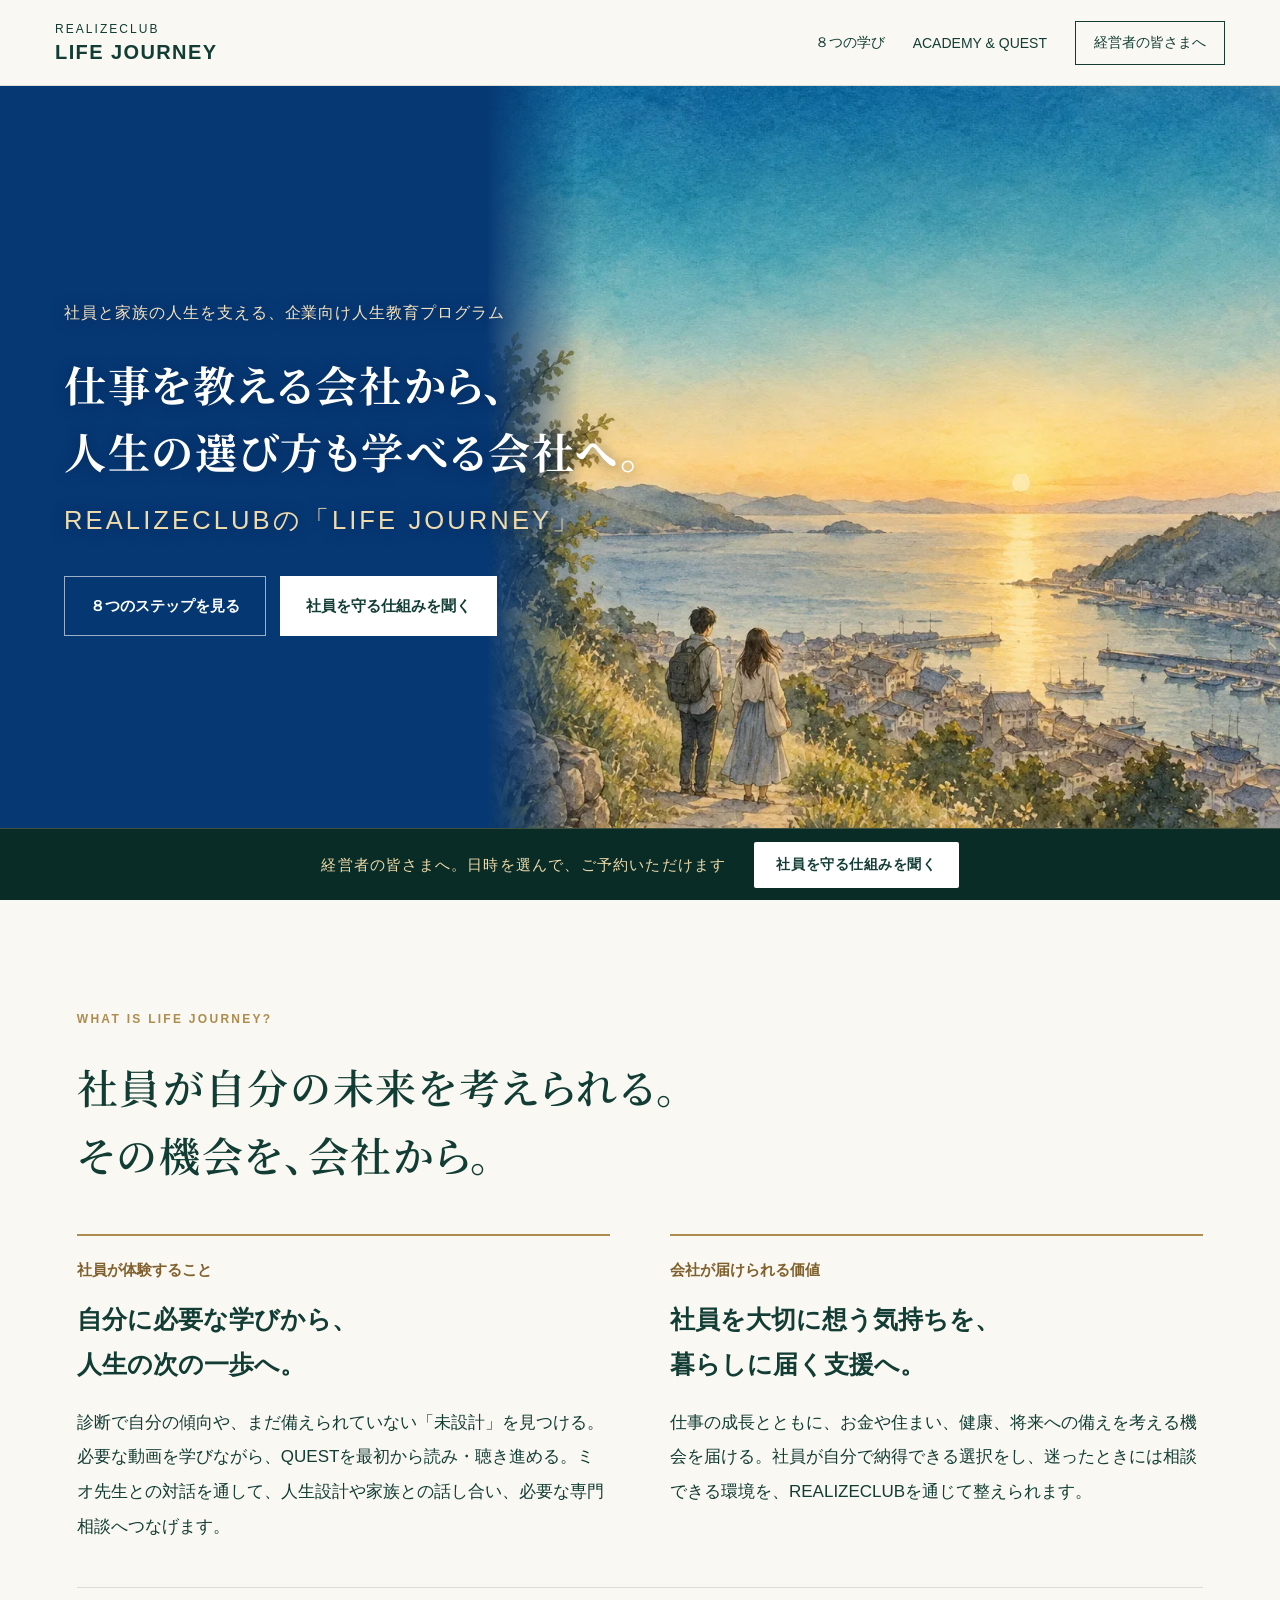
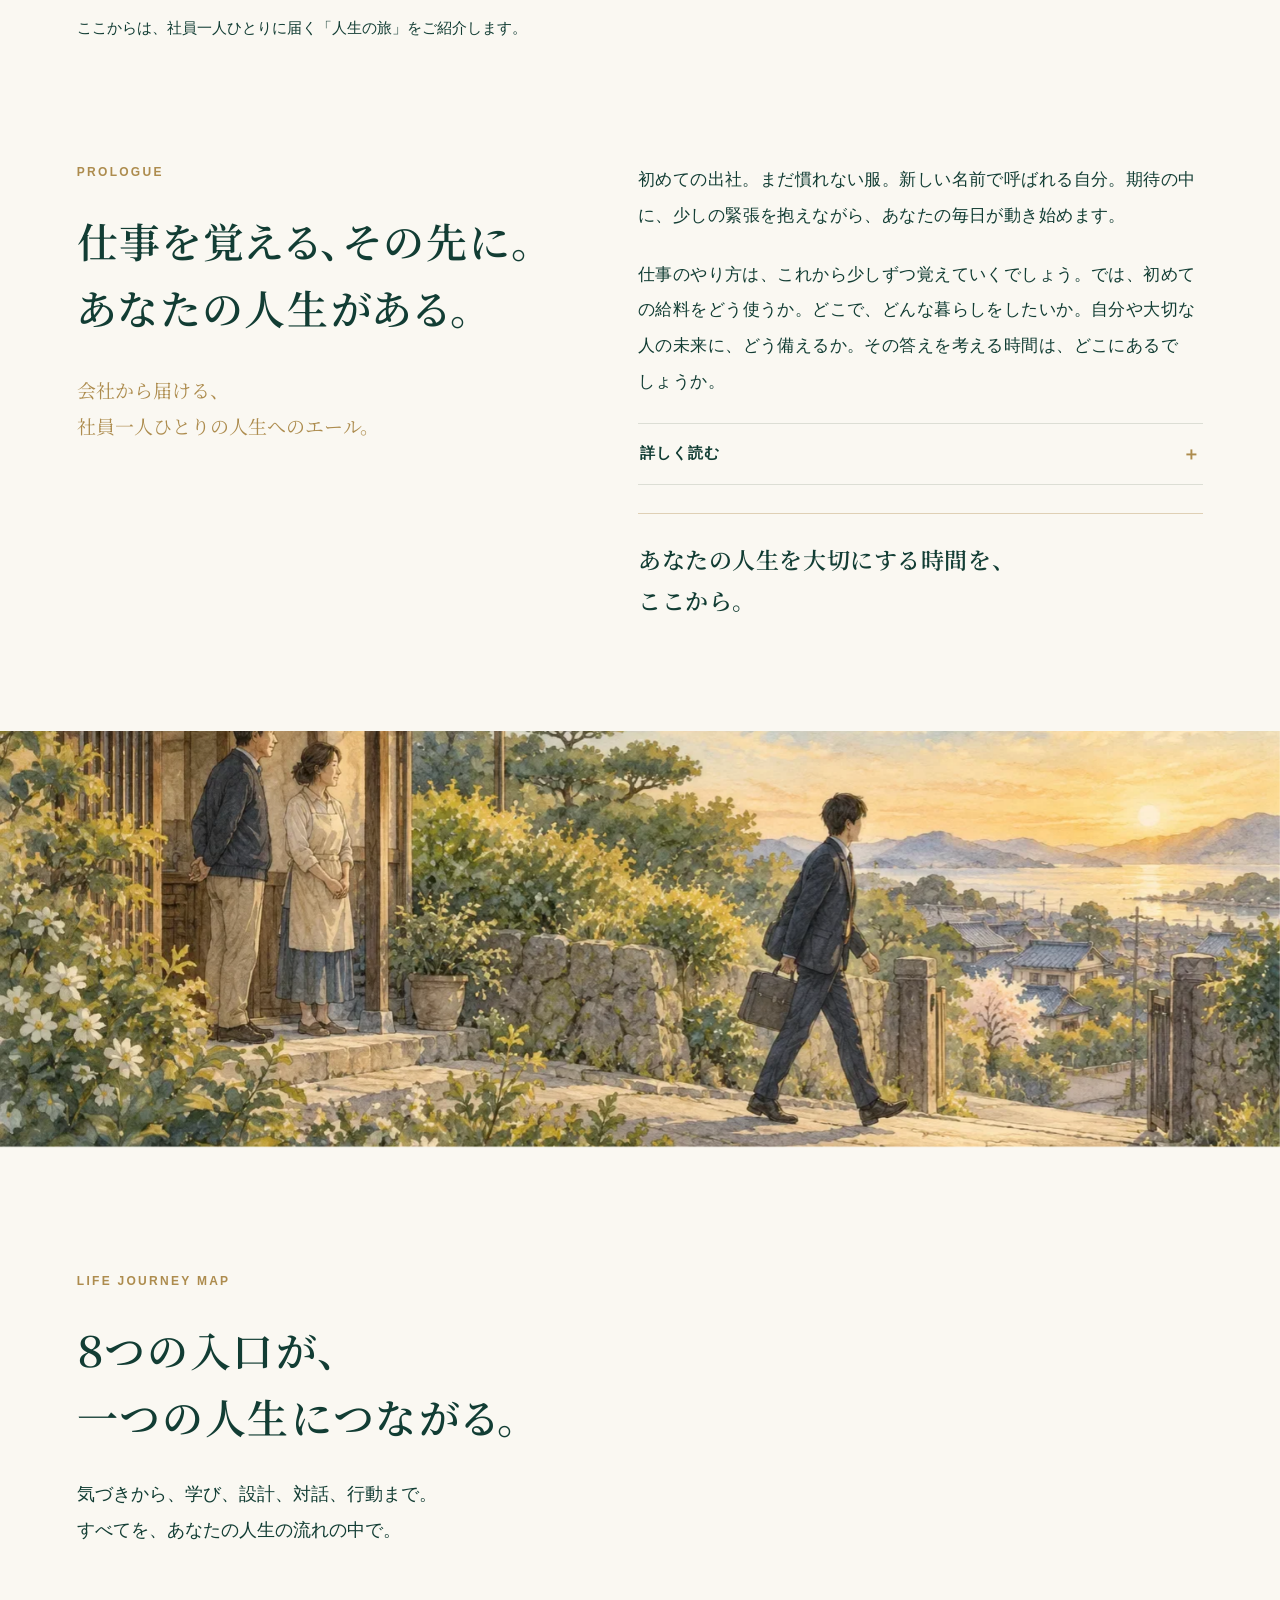
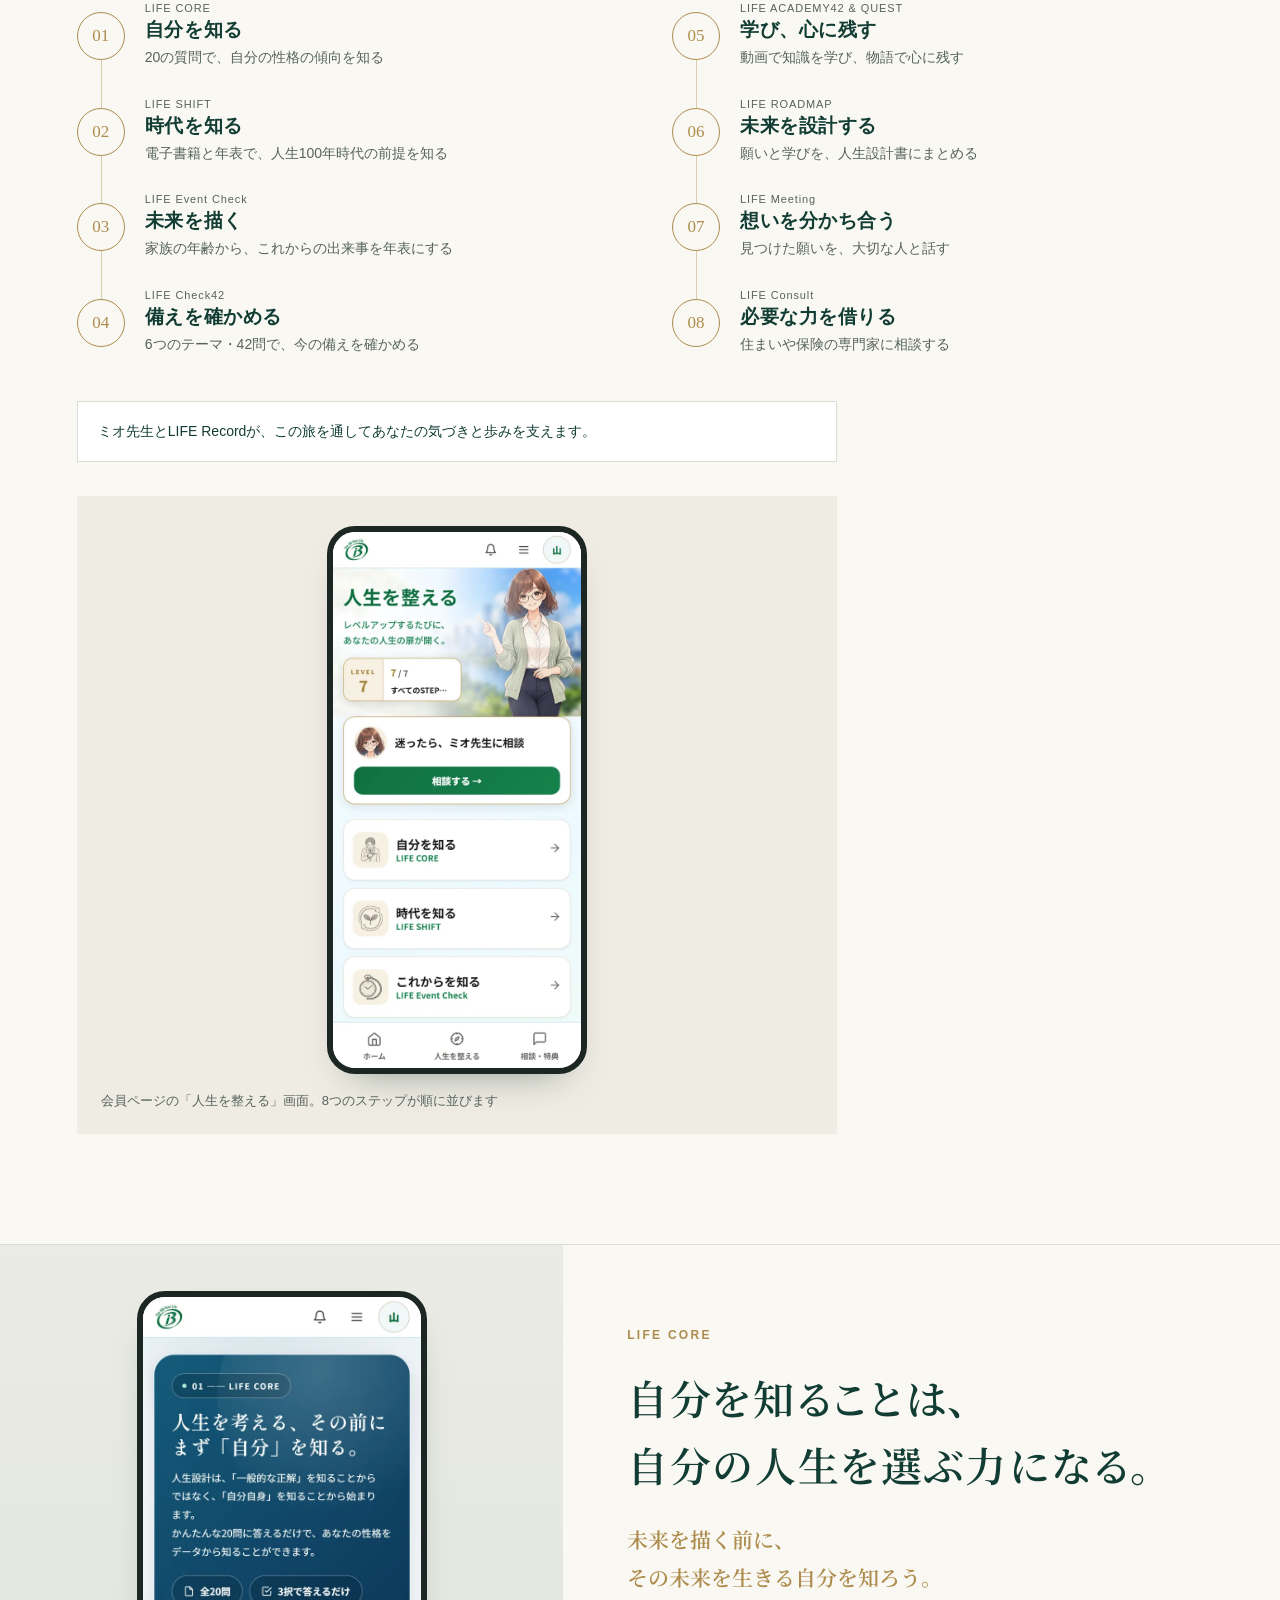
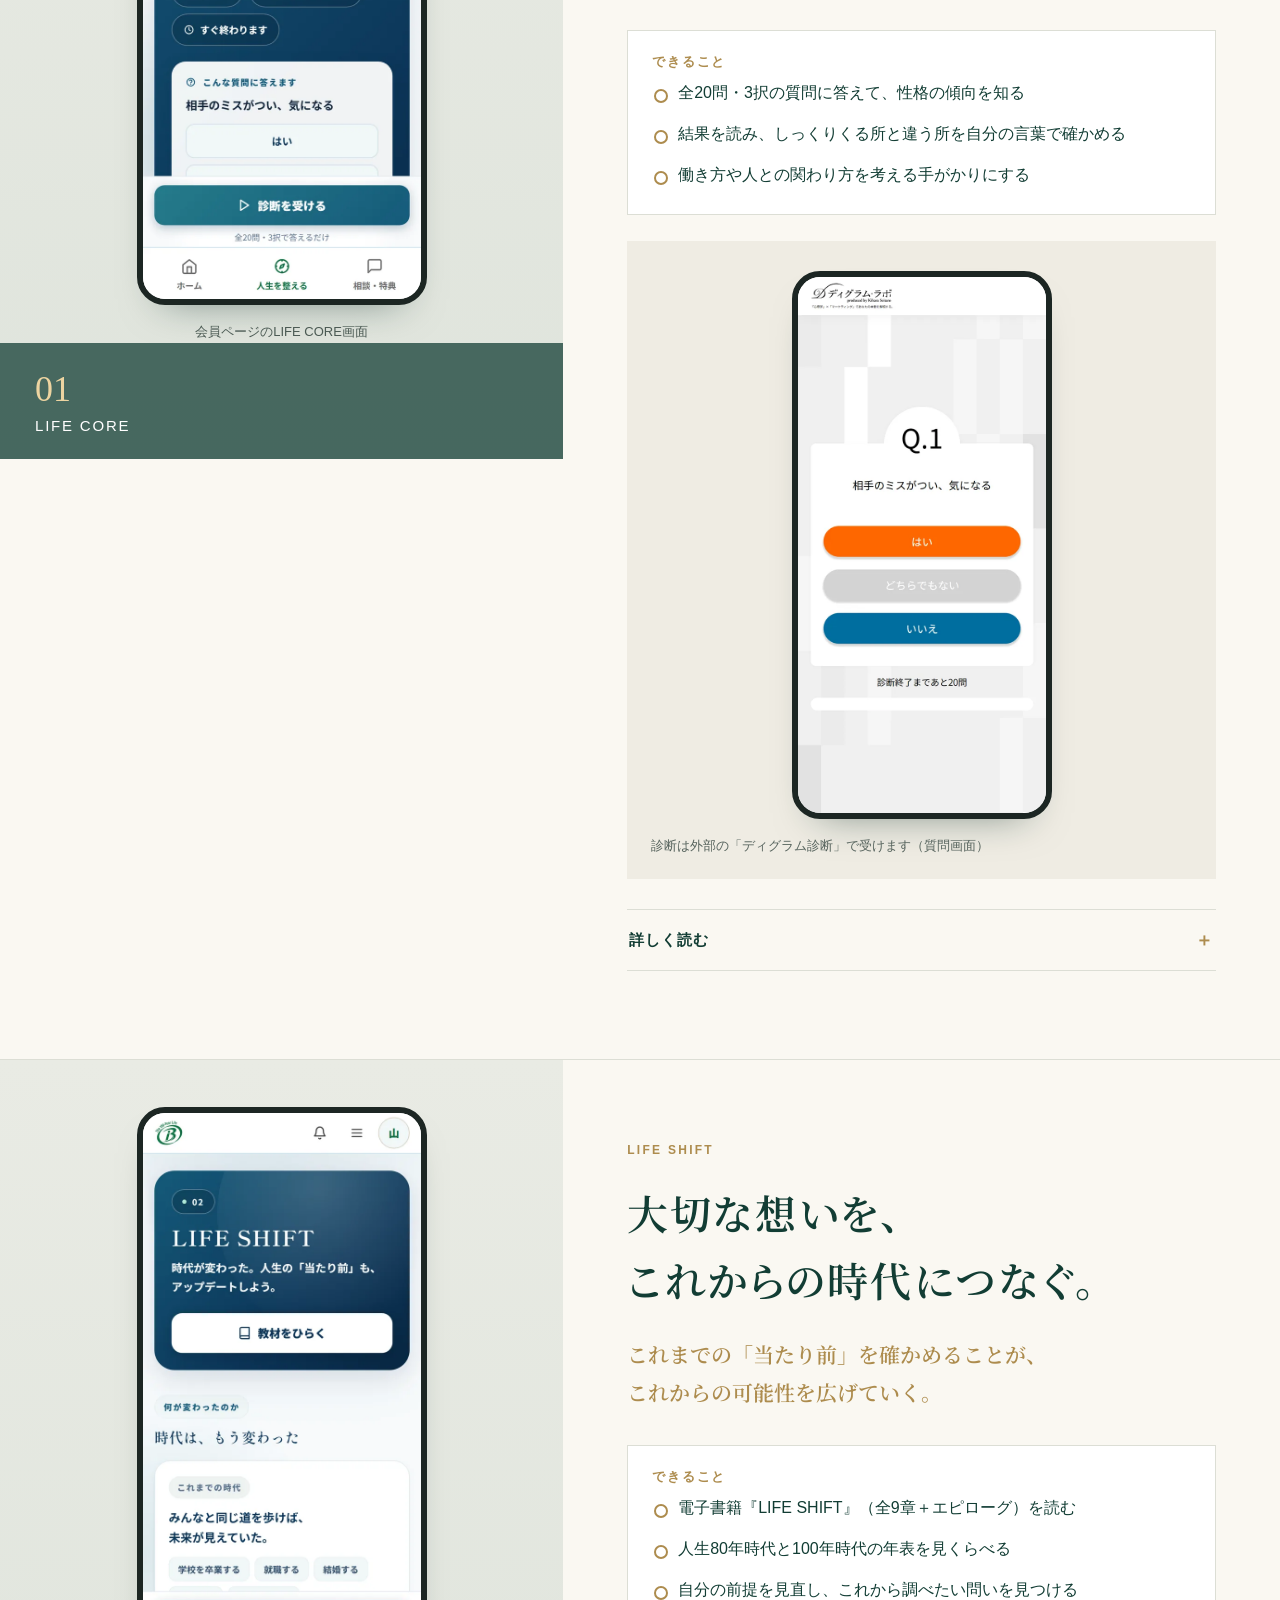
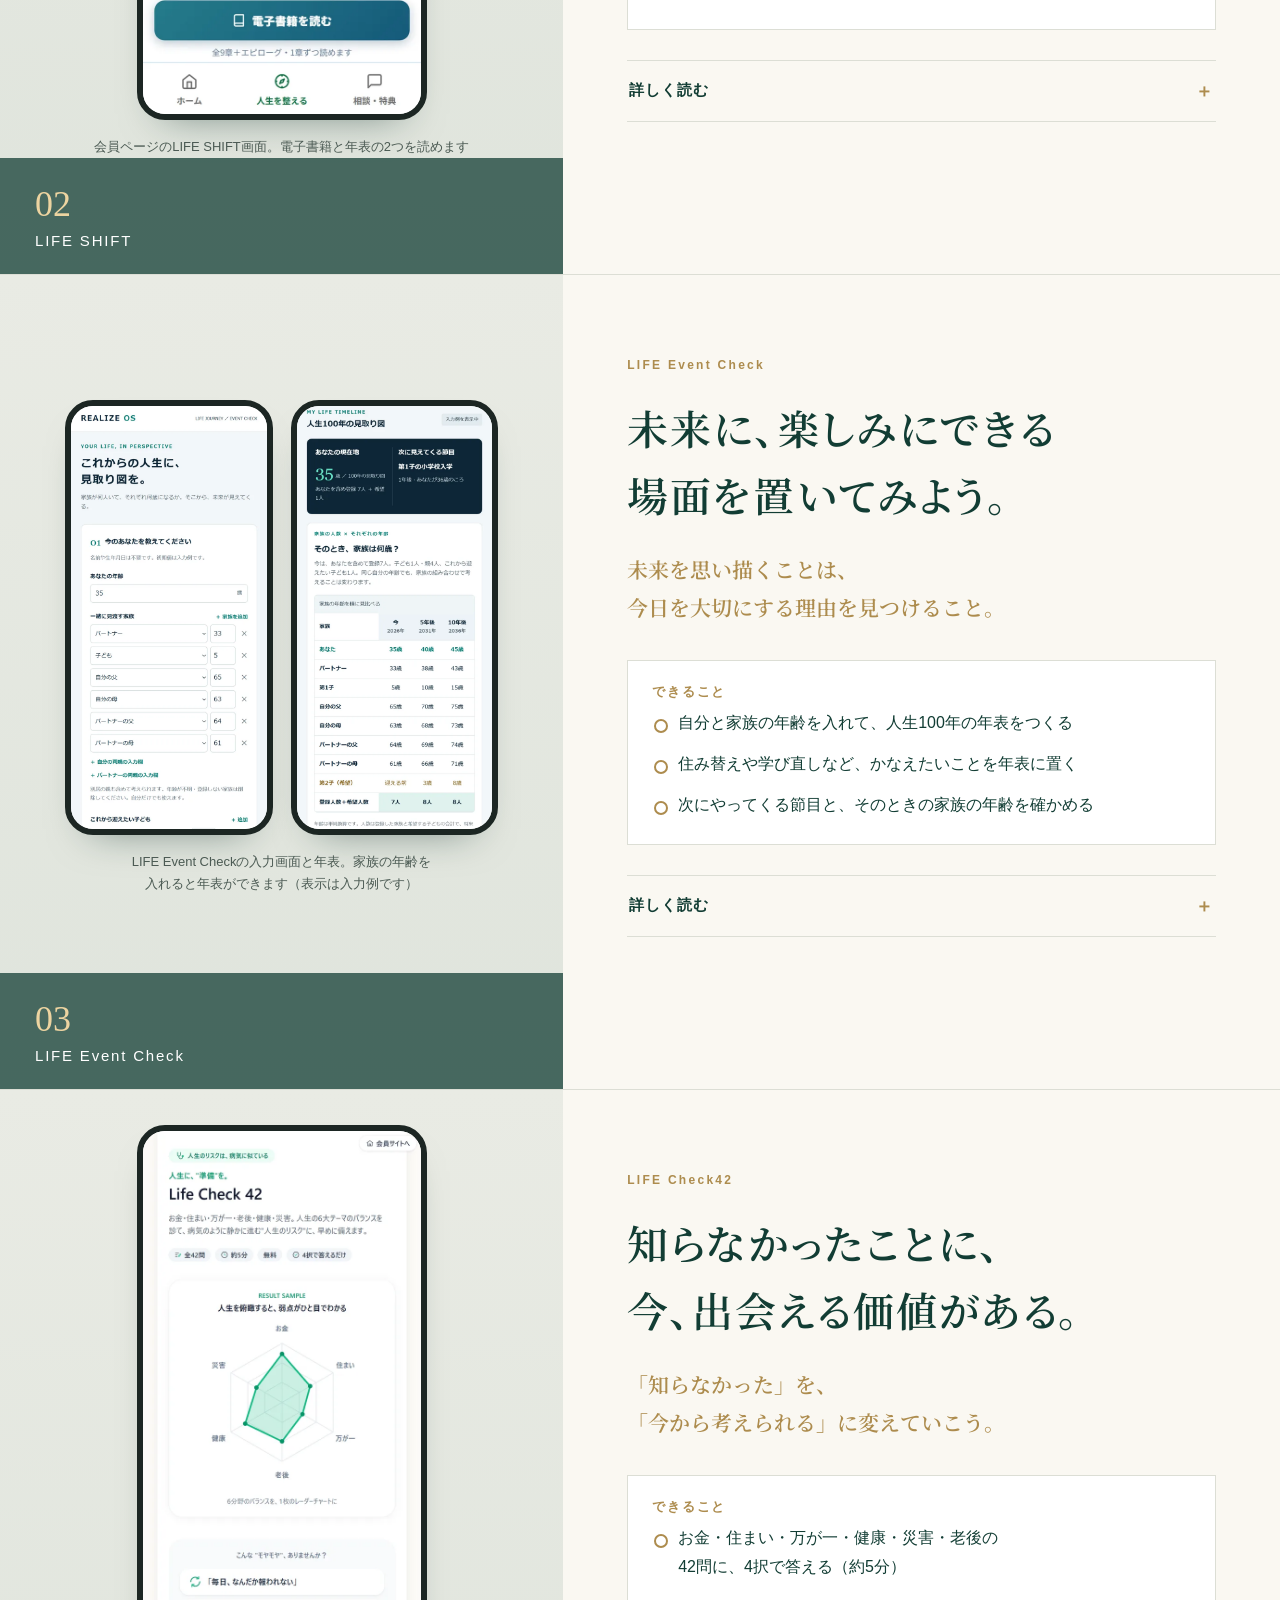
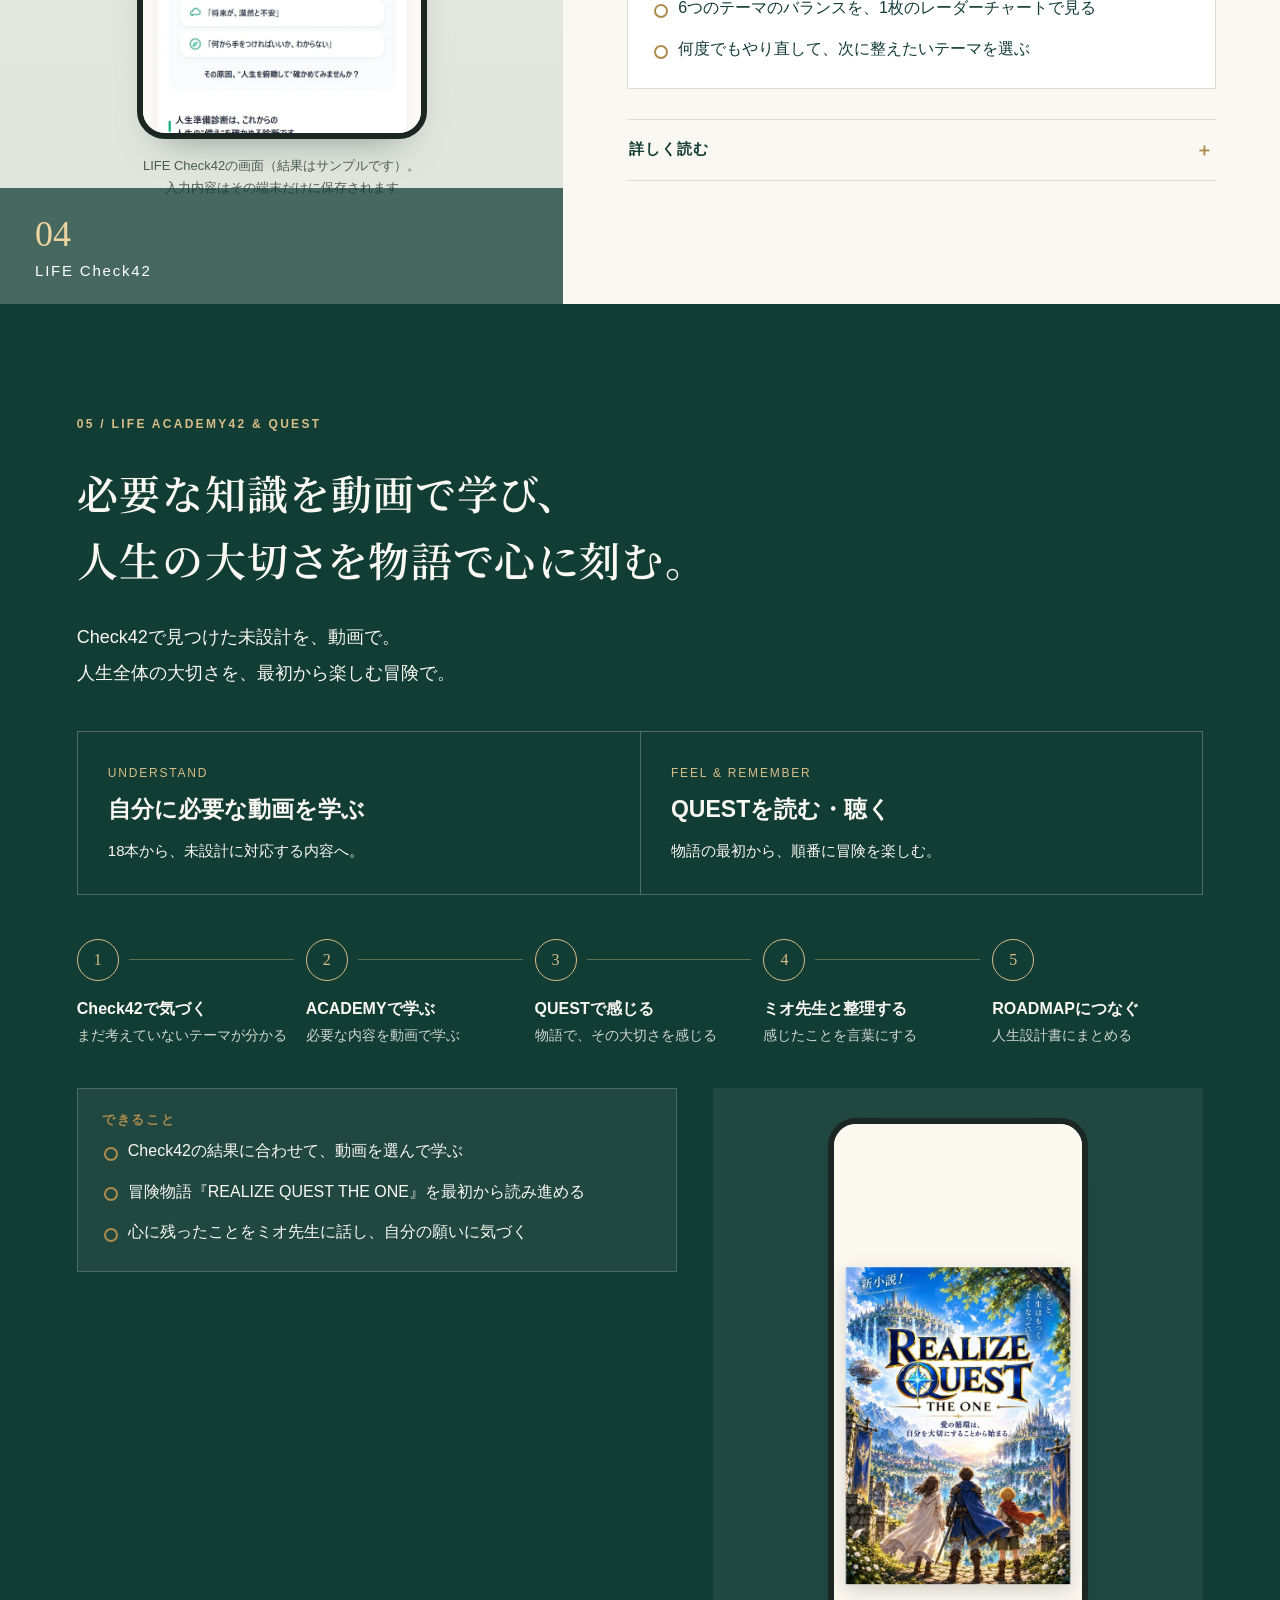
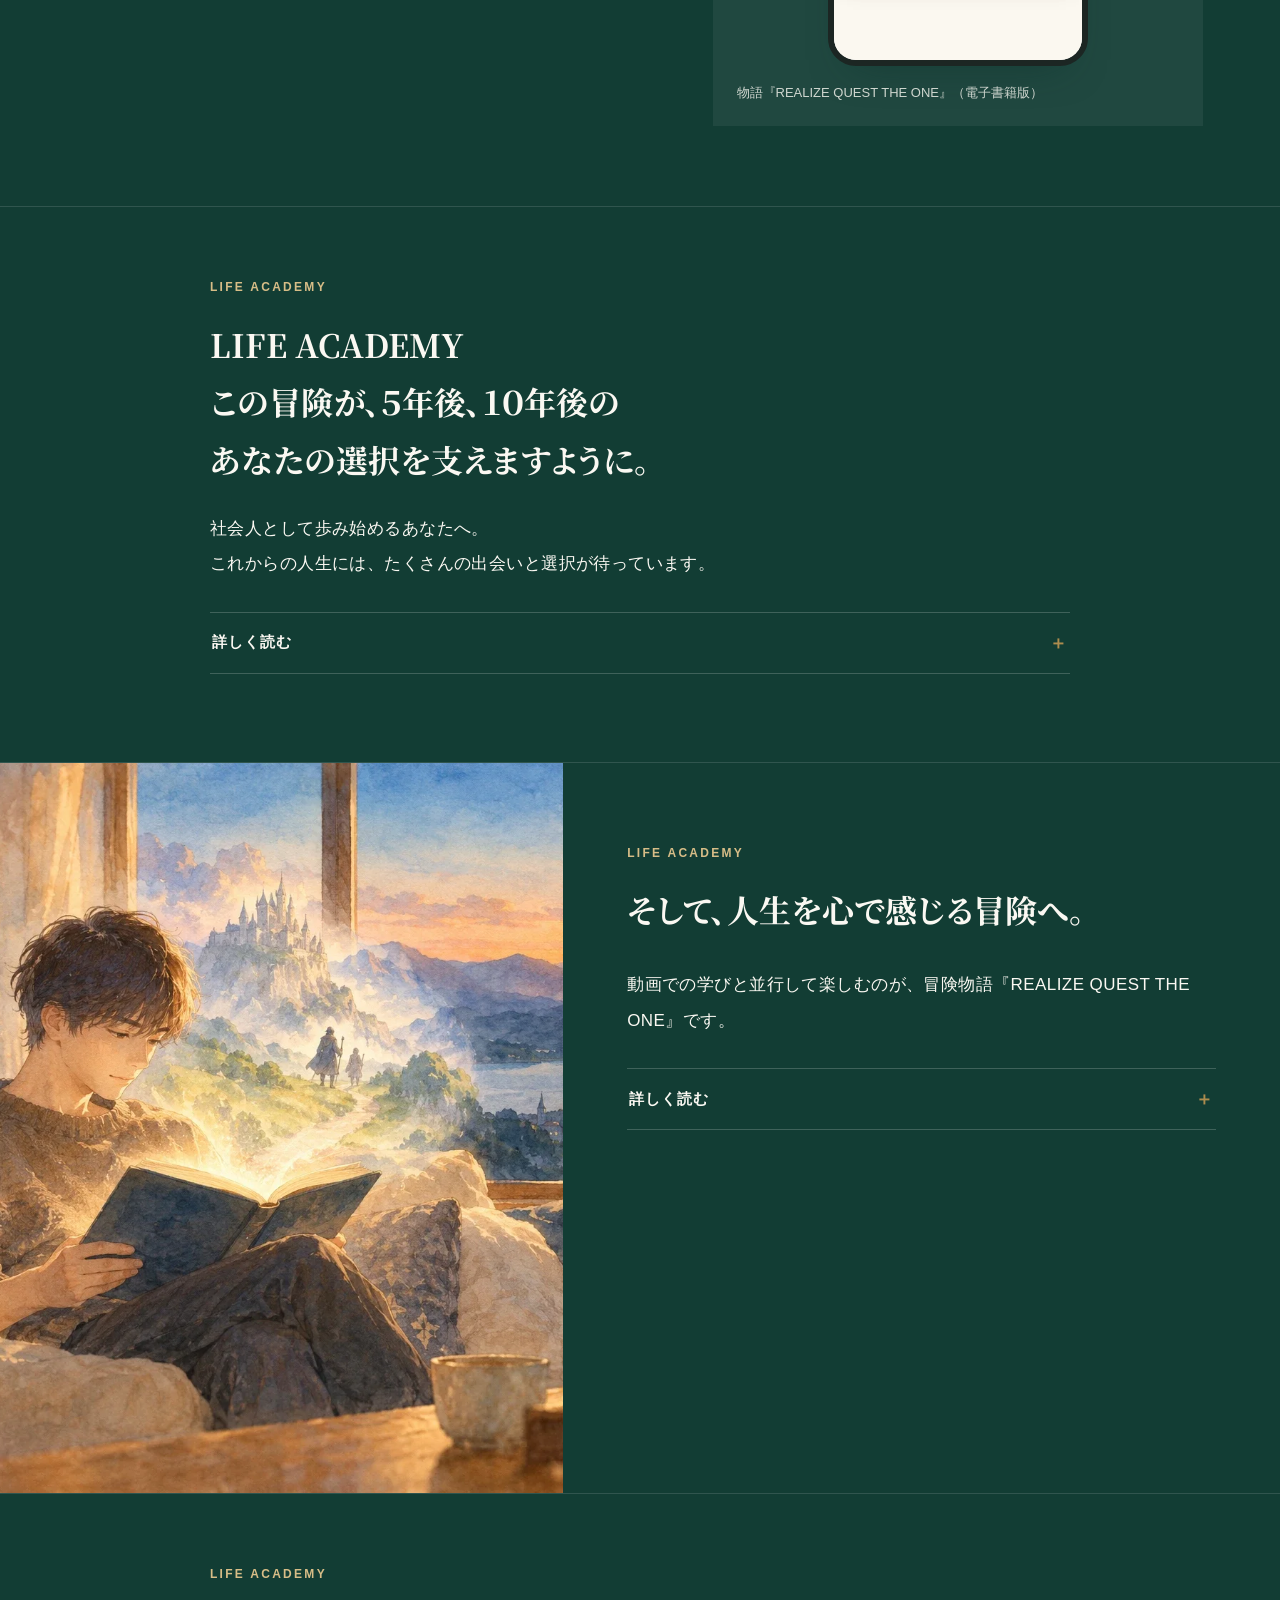
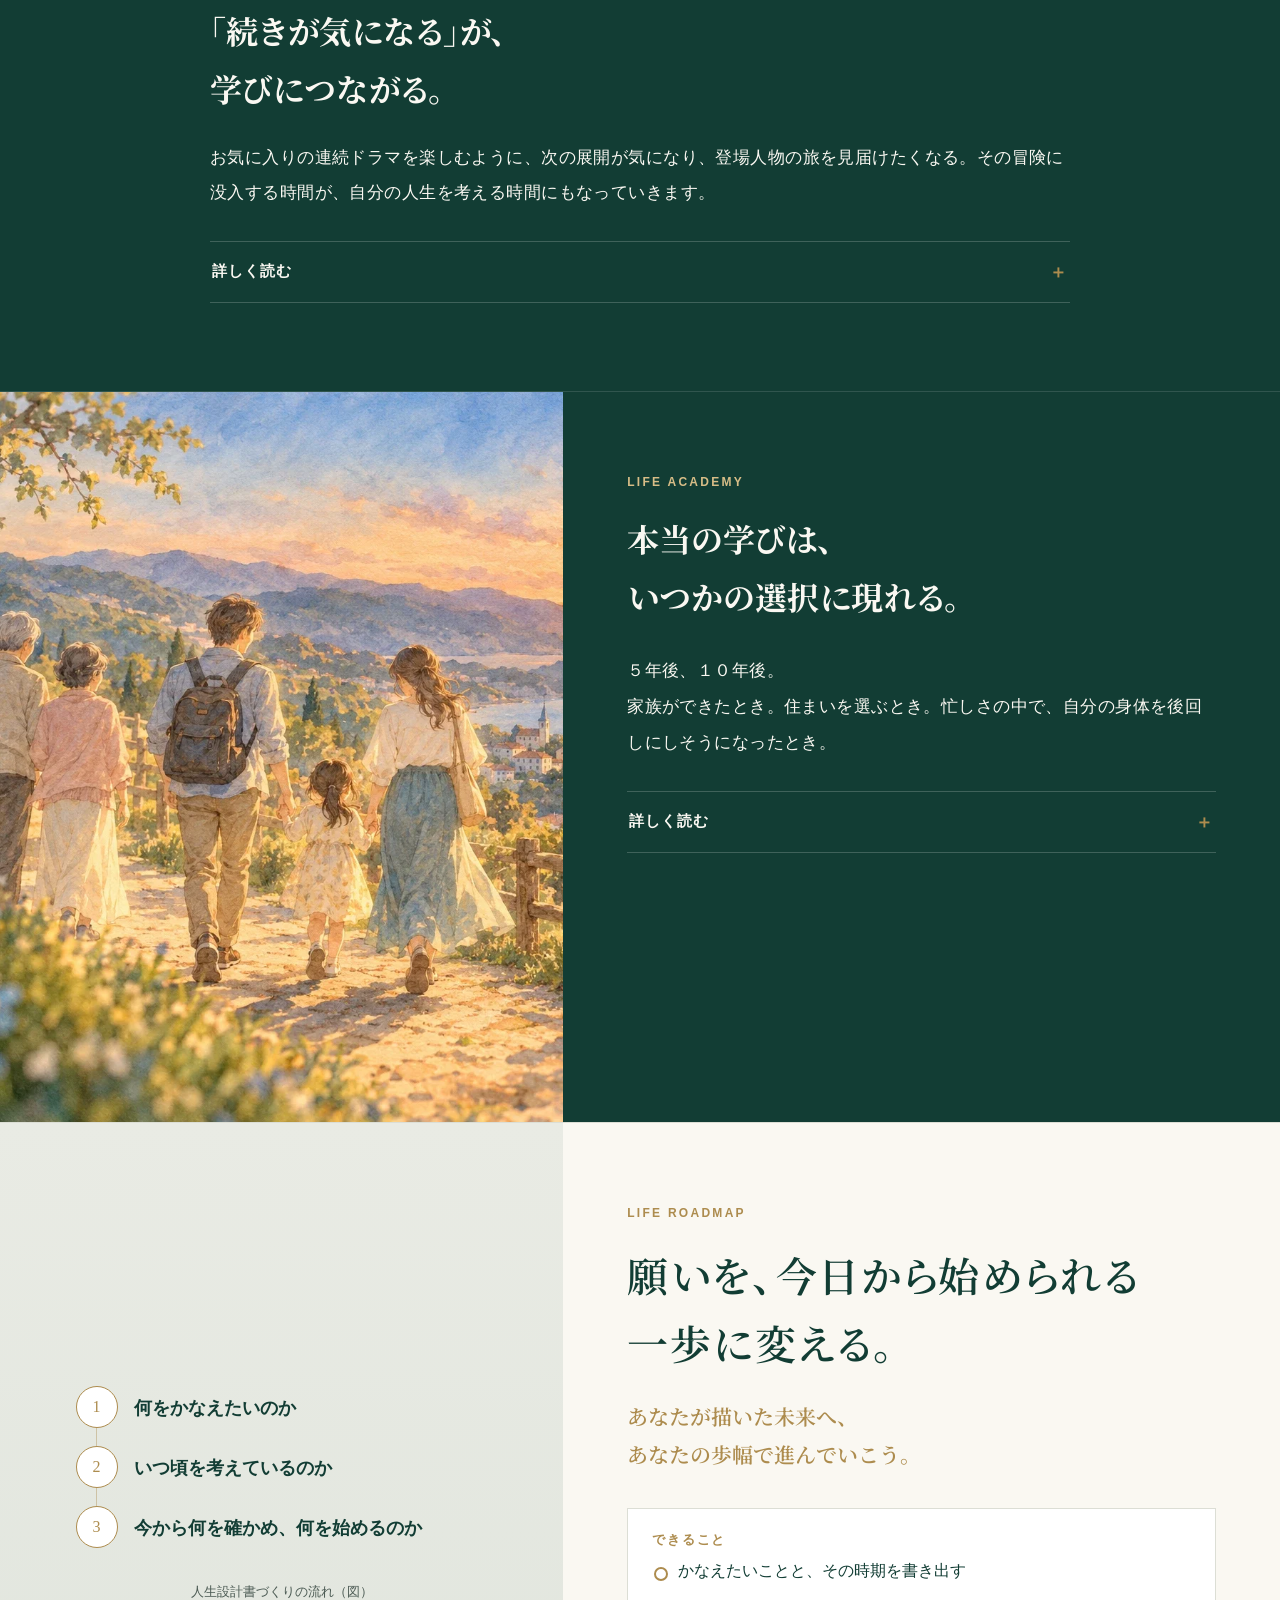
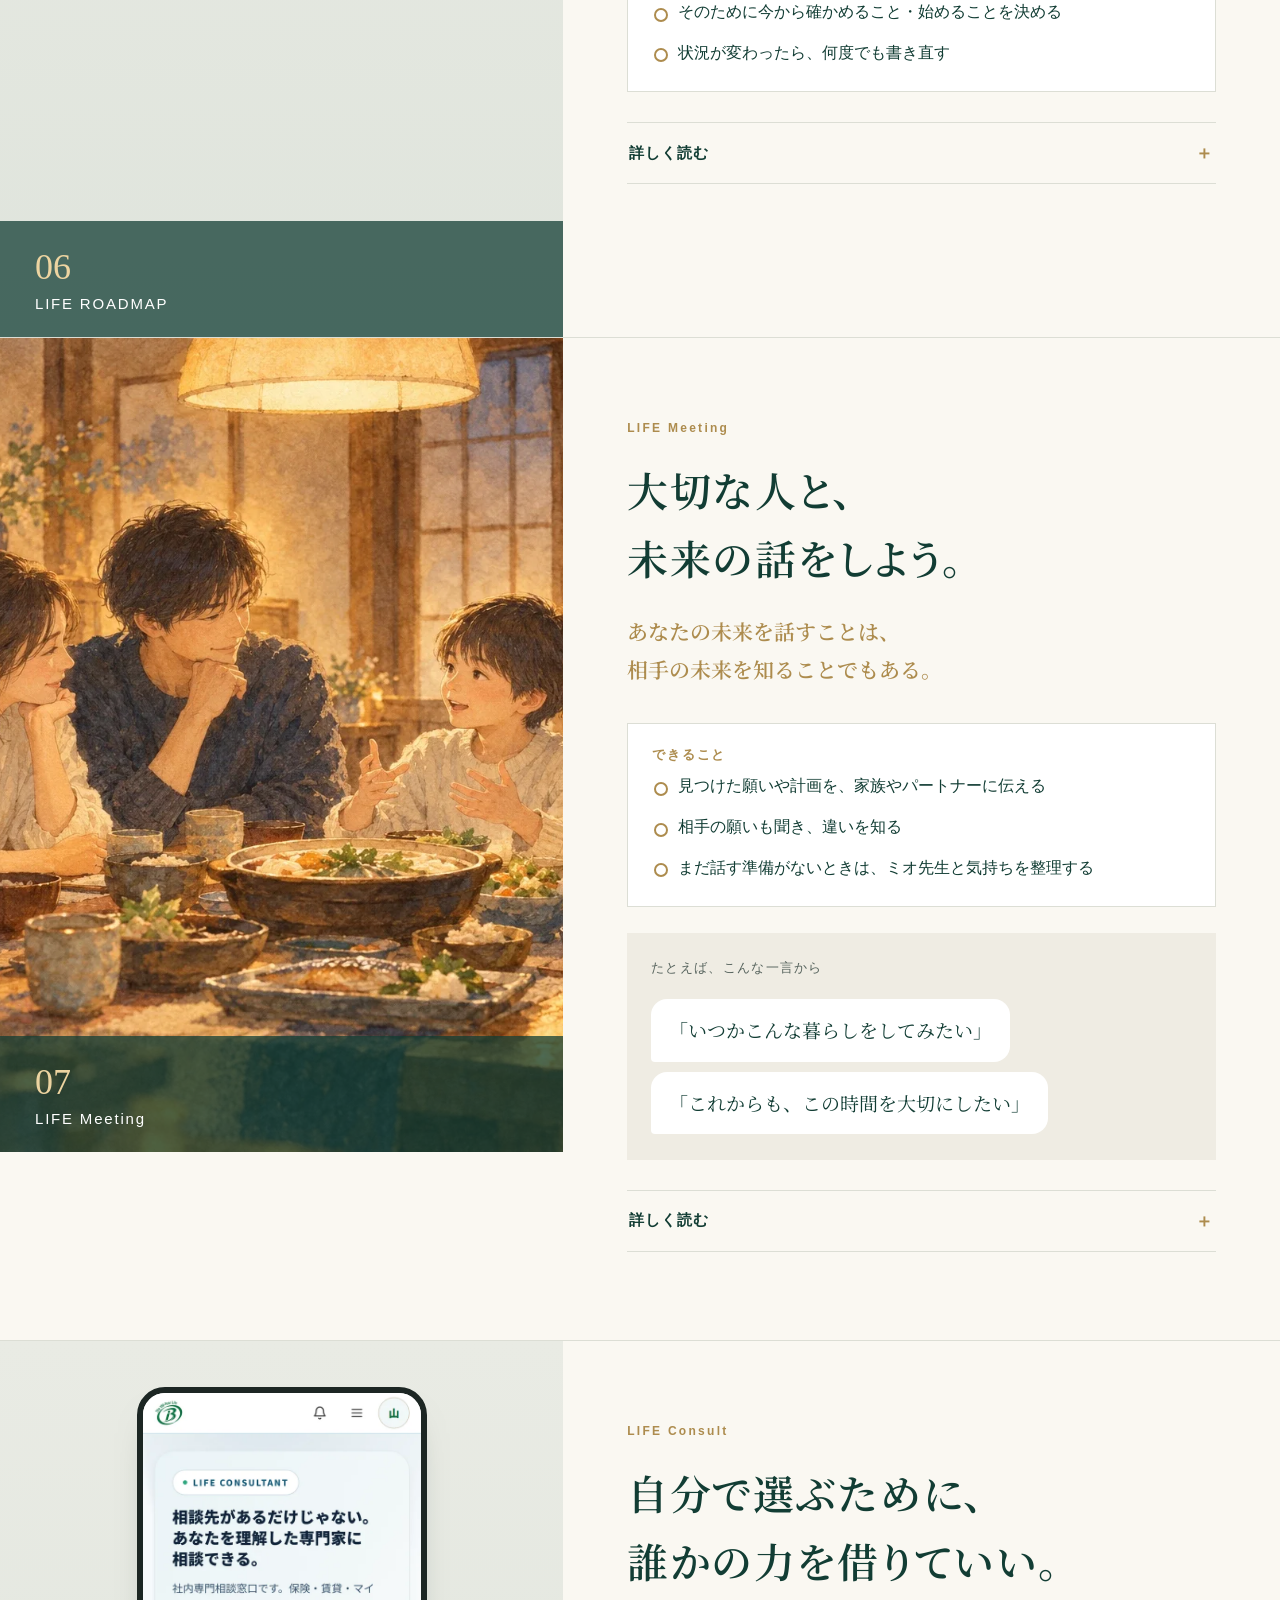
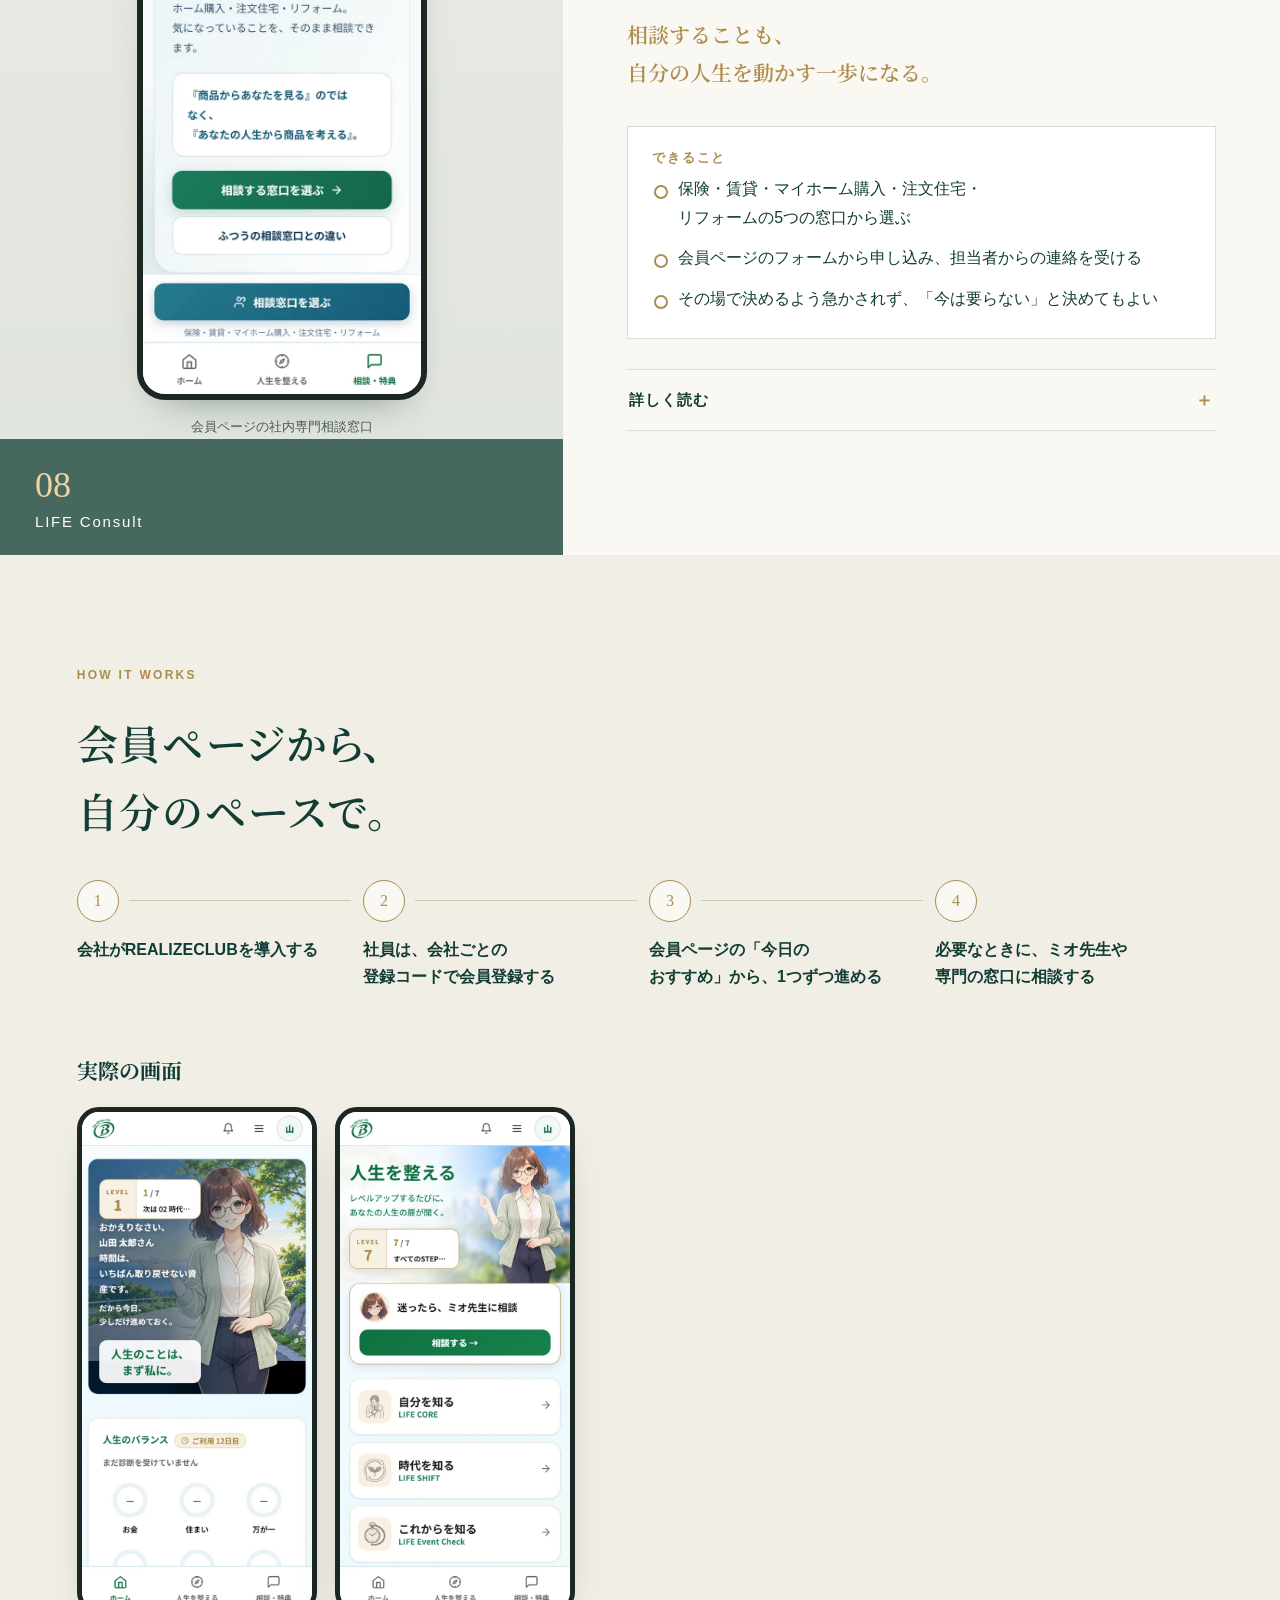
==== commit 66764613: "改善版: モックアップをスマホ枠に統一（人生を整える=全STEP解放・ディグラム診断をスマホ幅で撮影） Co-Authored-By: Claude Opus 5.5 <noreply@anthrop" ====
--- a/v2/index.html
+++ b/v2/index.html
@@ -7,7 +7,7 @@
 <link href="https://fonts.googleapis.com/css2?family=Noto+Serif+JP:wght@500;600&amp;display=swap" rel="stylesheet"/>
 <link href="../style.css?v=2" rel="stylesheet"/>
 <link href="../enhance.css?v=18" rel="stylesheet"/>
-<link href="../journey.css?v=7" rel="stylesheet"/>
+<link href="../journey.css?v=8" rel="stylesheet"/>
 <script>document.documentElement.classList.add('js');setTimeout(function(){if(!window.__lj)document.documentElement.classList.remove('js')},2500)</script>
 <script defer="" src="../journey.js?v=1"></script>
 <script defer="" src="../script.js?v=3"></script>
@@ -58,15 +58,15 @@
 <h2><w-b>８つの</w-b><w-b>入口が、</w-b><br/><w-b>一つの</w-b><w-b>人生に</w-b><w-b>つながる。</w-b></h2>
 <p class="lead" data-fit="" style="--fit:4.277vw;--fit-cap:16px"><w-b>気づきから、</w-b><w-b>学び、</w-b><w-b>設計、</w-b><w-b>対話、</w-b><w-b>行動まで。</w-b><br/><w-b>すべてを、</w-b><w-b>あなたの</w-b><w-b>人生の</w-b><w-b>流れの</w-b><w-b>中で。</w-b></p>
 <ol class="journey-map"><li class="jm-item"><a class="jm-link" href="#core"><span class="jm-no">01</span><span class="jm-body"><small class="jm-en">LIFE CORE</small><strong class="jm-ja"><w-b>自分を</w-b><w-b>知る</w-b></strong><span class="jm-desc"><w-b>20の</w-b><w-b>質問で、</w-b><w-b>自分の</w-b><w-b>性格の</w-b><w-b>傾向を</w-b><w-b>知る</w-b></span></span></a></li><li class="jm-item"><a class="jm-link" href="#shift"><span class="jm-no">02</span><span class="jm-body"><small class="jm-en">LIFE SHIFT</small><strong class="jm-ja"><w-b>時代を</w-b><w-b>知る</w-b></strong><span class="jm-desc"><w-b>電子書籍と</w-b><w-b>年表で、</w-b><w-b>人生100年時代の</w-b><w-b>前提を</w-b><w-b>知る</w-b></span></span></a></li><li class="jm-item"><a class="jm-link" href="#event"><span class="jm-no">03</span><span class="jm-body"><small class="jm-en">LIFE Event Check</small><strong class="jm-ja"><w-b>未来を</w-b><w-b>描く</w-b></strong><span class="jm-desc"><w-b>家族の</w-b><w-b>年齢から、</w-b><w-b>これからの</w-b><w-b>出来事を</w-b><w-b>年表に</w-b><w-b>する</w-b></span></span></a></li><li class="jm-item"><a class="jm-link" href="#check"><span class="jm-no">04</span><span class="jm-body"><small class="jm-en">LIFE Check42</small><strong class="jm-ja"><w-b>備えを</w-b><w-b>確かめる</w-b></strong><span class="jm-desc"><w-b>6つの</w-b><w-b>テーマ・42問で、</w-b><w-b>今の</w-b><w-b>備えを</w-b><w-b>確かめる</w-b></span></span></a></li><li class="jm-item"><a class="jm-link" href="#academy"><span class="jm-no">05</span><span class="jm-body"><small class="jm-en">LIFE ACADEMY42 &amp; QUEST</small><strong class="jm-ja"><w-b>学び、</w-b><w-b>心に</w-b><w-b>残す</w-b></strong><span class="jm-desc"><w-b>動画で</w-b><w-b>知識を</w-b><w-b>学び、</w-b><w-b>物語で</w-b><w-b>心に</w-b><w-b>残す</w-b></span></span></a></li><li class="jm-item"><a class="jm-link" href="#roadmap"><span class="jm-no">06</span><span class="jm-body"><small class="jm-en">LIFE ROADMAP</small><strong class="jm-ja"><w-b>未来を</w-b><w-b>設計する</w-b></strong><span class="jm-desc"><w-b>願いと</w-b><w-b>学びを、</w-b><w-b>人生設計書に</w-b><w-b>まとめる</w-b></span></span></a></li><li class="jm-item"><a class="jm-link" href="#meeting"><span class="jm-no">07</span><span class="jm-body"><small class="jm-en">LIFE Meeting</small><strong class="jm-ja"><w-b>想いを</w-b><w-b>分かち合う</w-b></strong><span class="jm-desc"><w-b>見つけた</w-b><w-b>願いを、</w-b><w-b>大切な</w-b><w-b>人と</w-b><w-b>話す</w-b></span></span></a></li><li class="jm-item"><a class="jm-link" href="#consult"><span class="jm-no">08</span><span class="jm-body"><small class="jm-en">LIFE Consult</small><strong class="jm-ja"><w-b>必要な</w-b><w-b>力を</w-b><w-b>借りる</w-b></strong><span class="jm-desc"><w-b>住まいや</w-b><w-b>保険の</w-b><w-b>専門家に</w-b><w-b>相談する</w-b></span></span></a></li></ol>
-<p class="contents-note"><w-b>ミオ先生と</w-b><w-b>LIFE Recordが、</w-b><w-b>この</w-b><w-b>旅を</w-b><w-b>通してあなたの</w-b><w-b>気づきと</w-b><w-b>歩みを</w-b><w-b>支えます。</w-b></p><figure class="pc-panel map-shot"><div class="browsers"><div class="browser"><img alt="会員ページの「人生を整える」画面" decoding="async" height="907" loading="lazy" src="../shots/pc-journey.webp" width="927"/></div></div><figcaption><w-b>会員ページの</w-b><w-b>「人生を</w-b><w-b>整える」画面。</w-b><w-b>8つの</w-b><w-b>ステップが</w-b><w-b>順に</w-b><w-b>並びます</w-b></figcaption></figure></section>
-<section class="chapter ch" id="core"><div class="ch-head"><p class="eyebrow">LIFE CORE</p><h2 data-fit="" style="--fit:6.899vw;--fit-cap:27px"><w-b>自分を</w-b><w-b>知ることは、</w-b><br/><w-b>自分の</w-b><w-b>人生を</w-b><w-b>選ぶ力に</w-b><w-b>なる。</w-b></h2><p class="pull ch-lead" data-fit="" style="--fit:5.608vw;--fit-cap:19px"><w-b>未来を</w-b><w-b>描く</w-b><w-b>前に、</w-b><br/><w-b>その</w-b><w-b>未来を</w-b><w-b>生きる</w-b><w-b>自分を</w-b><w-b>知ろう。</w-b></p></div><div class="chapter-visual screen-visual"><figure class="pc-panel"><div class="browsers"><div class="browser"><img alt="LIFE CORE の画面" decoding="async" height="745" loading="lazy" src="../shots/pc-core.webp" width="891"/></div></div><figcaption><w-b>会員ページの</w-b><w-b>LIFE CORE画面</w-b></figcaption></figure><div class="photo-label"><span>01</span>
-<p>LIFE CORE</p></div></div><div class="ch-body"><div class="can"><p class="can-label"><w-b>できる</w-b><w-b>こと</w-b></p><ul><li><w-b>全20問・3択の</w-b><w-b>質問に</w-b><w-b>答えて、</w-b><w-b>性格の</w-b><w-b>傾向を</w-b><w-b>知る</w-b></li><li><w-b>結果を</w-b><w-b>読み、</w-b><w-b>しっくりくる所と</w-b><w-b>違う</w-b><w-b>所を</w-b><w-b>自分の</w-b><w-b>言葉で</w-b><w-b>確かめる</w-b></li><li><w-b>働き方や</w-b><w-b>人との</w-b><w-b>関わり方を</w-b><w-b>考える</w-b><w-b>手がかりに</w-b><w-b>する</w-b></li></ul></div><figure class="pc-panel tall"><div class="browsers"><div class="browser"><img alt="ディグラム診断の質問画面" decoding="async" height="1325" loading="lazy" src="../shots/digram-q1.webp" width="1067"/></div></div><figcaption><w-b>診断は</w-b><w-b>外部の</w-b><w-b>「ディグラム診断」で</w-b><w-b>受けます</w-b><w-b>（質問画面）</w-b></figcaption></figure><details class="more"><summary><span class="t-open"><w-b>詳しく</w-b><w-b>読む</w-b></span><span class="t-close"><w-b>閉じる</w-b></span></summary><div class="prose"><p><w-b>同じ</w-b><w-b>言葉に</w-b><w-b>励まされる</w-b><w-b>人も</w-b><w-b>いれば、</w-b><w-b>少し</w-b><w-b>苦しくなる</w-b><w-b>人も</w-b><w-b>います。</w-b><w-b>人と</w-b><w-b>話す</w-b><w-b>ことで</w-b><w-b>元気に</w-b><w-b>なる</w-b><w-b>日も、</w-b><w-b>一人で</w-b><w-b>静かに</w-b><w-b>考えたい</w-b><w-b>日も</w-b><w-b>あります。</w-b><w-b>あなたには、</w-b><w-b>あなたの</w-b><w-b>感じ方が</w-b><w-b>あります。</w-b></p><p><w-b>新しい</w-b><w-b>環境に</w-b><w-b>入ると、</w-b><w-b>周りに</w-b><w-b>合わせようと</w-b><w-b>頑張る</w-b><w-b>ことが</w-b><w-b>増えるかもしれません。</w-b><w-b>そんな</w-b><w-b>とき、</w-b><w-b>自分が</w-b><w-b>どんな</w-b><w-b>場面で</w-b><w-b>力を</w-b><w-b>発揮し、</w-b><w-b>どんな</w-b><w-b>ことに</w-b><w-b>無理を</w-b><w-b>しやすいかを</w-b><w-b>知っていると、</w-b><w-b>自分との</w-b><w-b>付き合い方を</w-b><w-b>考えやすくなります。</w-b></p><p><w-b>LIFE COREでは、</w-b><w-b>性格の</w-b><w-b>傾向を</w-b><w-b>示す波形と、</w-b><w-b>これまでの</w-b><w-b>経験を</w-b><w-b>手がかりに、</w-b><w-b>自分を</w-b><w-b>見つめます。</w-b><w-b>結果を</w-b><w-b>読んでしっくりくる</w-b><w-b>ところも、</w-b><w-b>違うと</w-b><w-b>感じる</w-b><w-b>ところも、</w-b><w-b>あなた</w-b><w-b>自身の</w-b><w-b>言葉で</w-b><w-b>確かめていきます。</w-b></p><p><w-b>「頼まれると</w-b><w-b>断れない」</w-b><w-b>「考えてから</w-b><w-b>動く</w-b><w-b>ほうが</w-b><w-b>安心する」</w-b><w-b>「誰かの</w-b><w-b>役に</w-b><w-b>立てると</w-b><w-b>うれしい」。</w-b><w-b>そうした</w-b><w-b>気づきは、</w-b><w-b>働き方、</w-b><w-b>人との</w-b><w-b>関わり方、</w-b><w-b>暮らし方を</w-b><w-b>選ぶ手がかりに</w-b><w-b>なります。</w-b><w-b>傾向は、</w-b><w-b>可能性を</w-b><w-b>決めつける</w-b><w-b>ものではありません。</w-b></p><p><w-b>自分を</w-b><w-b>理解する</w-b><w-b>ことは、</w-b><w-b>相手にも</w-b><w-b>自分と</w-b><w-b>違う</w-b><w-b>感じ方が</w-b><w-b>あると</w-b><w-b>気づく</w-b><w-b>入口です。</w-b><w-b>なぜ</w-b><w-b>伝わらないのだろうと</w-b><w-b>思った</w-b><w-b>とき、</w-b><w-b>相手の</w-b><w-b>受け取り方を</w-b><w-b>想像する</w-b><w-b>余地が</w-b><w-b>生まれます。</w-b></p><p><w-b>この</w-b><w-b>旅の</w-b><w-b>最初に、</w-b><w-b>自分の</w-b><w-b>声を</w-b><w-b>聞く。</w-b><w-b>そこに、</w-b><w-b>これから</w-b><w-b>何を</w-b><w-b>大切に</w-b><w-b>して</w-b><w-b>生きるかを</w-b><w-b>考える</w-b><w-b>土台が</w-b><w-b>あります。</w-b></p></div></details></div></section>
-<section class="chapter ch" id="shift"><div class="ch-head"><p class="eyebrow">LIFE SHIFT</p><h2 data-fit="" style="--fit:7.802vw;--fit-cap:27px"><w-b>大切な</w-b><w-b>想いを、</w-b><br/><w-b>これからの</w-b><w-b>時代に</w-b><w-b>つなぐ。</w-b></h2><p class="pull ch-lead"><w-b>これまでの</w-b><w-b>「当たり前」を</w-b><w-b>確かめる</w-b><w-b>ことが、</w-b><br/><w-b>これからの</w-b><w-b>可能性を</w-b><w-b>広げていく。</w-b></p></div><div class="chapter-visual screen-visual"><figure class="pc-panel"><div class="browsers"><div class="browser"><img alt="LIFE SHIFT の教材の画面" decoding="async" height="805" loading="lazy" src="../shots/pc-shift.webp" width="940"/></div></div><figcaption><w-b>会員ページの</w-b><w-b>LIFE SHIFT画面。</w-b><w-b>電子書籍と</w-b><w-b>年表の</w-b><w-b>2つを</w-b><w-b>読めます</w-b></figcaption></figure><div class="photo-label"><span>02</span>
+<p class="contents-note"><w-b>ミオ先生と</w-b><w-b>LIFE Recordが、</w-b><w-b>この</w-b><w-b>旅を</w-b><w-b>通してあなたの</w-b><w-b>気づきと</w-b><w-b>歩みを</w-b><w-b>支えます。</w-b></p><figure class="shot-panel"><div class="phones"><div class="phone"><img alt="会員ページの「人生を整える」画面" decoding="async" height="1298" loading="lazy" src="../shots/journey.webp" width="600"/></div></div><figcaption><w-b>会員ページの</w-b><w-b>「人生を</w-b><w-b>整える」画面。</w-b><w-b>8つの</w-b><w-b>ステップが</w-b><w-b>順に</w-b><w-b>並びます</w-b></figcaption></figure></section>
+<section class="chapter ch" id="core"><div class="ch-head"><p class="eyebrow">LIFE CORE</p><h2 data-fit="" style="--fit:6.899vw;--fit-cap:27px"><w-b>自分を</w-b><w-b>知ることは、</w-b><br/><w-b>自分の</w-b><w-b>人生を</w-b><w-b>選ぶ力に</w-b><w-b>なる。</w-b></h2><p class="pull ch-lead" data-fit="" style="--fit:5.608vw;--fit-cap:19px"><w-b>未来を</w-b><w-b>描く</w-b><w-b>前に、</w-b><br/><w-b>その</w-b><w-b>未来を</w-b><w-b>生きる</w-b><w-b>自分を</w-b><w-b>知ろう。</w-b></p></div><div class="chapter-visual screen-visual"><figure class="shot-panel"><div class="phones"><div class="phone"><img alt="LIFE CORE の画面" decoding="async" height="1298" loading="lazy" src="../shots/core.webp" width="600"/></div></div><figcaption><w-b>会員ページの</w-b><w-b>LIFE CORE画面</w-b></figcaption></figure><div class="photo-label"><span>01</span>
+<p>LIFE CORE</p></div></div><div class="ch-body"><div class="can"><p class="can-label"><w-b>できる</w-b><w-b>こと</w-b></p><ul><li><w-b>全20問・3択の</w-b><w-b>質問に</w-b><w-b>答えて、</w-b><w-b>性格の</w-b><w-b>傾向を</w-b><w-b>知る</w-b></li><li><w-b>結果を</w-b><w-b>読み、</w-b><w-b>しっくりくる所と</w-b><w-b>違う</w-b><w-b>所を</w-b><w-b>自分の</w-b><w-b>言葉で</w-b><w-b>確かめる</w-b></li><li><w-b>働き方や</w-b><w-b>人との</w-b><w-b>関わり方を</w-b><w-b>考える</w-b><w-b>手がかりに</w-b><w-b>する</w-b></li></ul></div><figure class="shot-panel"><div class="phones"><div class="phone"><img alt="ディグラム診断の質問画面" decoding="async" height="1298" loading="lazy" src="../shots/digram-sp.webp" width="600"/></div></div><figcaption><w-b>診断は</w-b><w-b>外部の</w-b><w-b>「ディグラム診断」で</w-b><w-b>受けます</w-b><w-b>（質問画面）</w-b></figcaption></figure><details class="more"><summary><span class="t-open"><w-b>詳しく</w-b><w-b>読む</w-b></span><span class="t-close"><w-b>閉じる</w-b></span></summary><div class="prose"><p><w-b>同じ</w-b><w-b>言葉に</w-b><w-b>励まされる</w-b><w-b>人も</w-b><w-b>いれば、</w-b><w-b>少し</w-b><w-b>苦しくなる</w-b><w-b>人も</w-b><w-b>います。</w-b><w-b>人と</w-b><w-b>話す</w-b><w-b>ことで</w-b><w-b>元気に</w-b><w-b>なる</w-b><w-b>日も、</w-b><w-b>一人で</w-b><w-b>静かに</w-b><w-b>考えたい</w-b><w-b>日も</w-b><w-b>あります。</w-b><w-b>あなたには、</w-b><w-b>あなたの</w-b><w-b>感じ方が</w-b><w-b>あります。</w-b></p><p><w-b>新しい</w-b><w-b>環境に</w-b><w-b>入ると、</w-b><w-b>周りに</w-b><w-b>合わせようと</w-b><w-b>頑張る</w-b><w-b>ことが</w-b><w-b>増えるかもしれません。</w-b><w-b>そんな</w-b><w-b>とき、</w-b><w-b>自分が</w-b><w-b>どんな</w-b><w-b>場面で</w-b><w-b>力を</w-b><w-b>発揮し、</w-b><w-b>どんな</w-b><w-b>ことに</w-b><w-b>無理を</w-b><w-b>しやすいかを</w-b><w-b>知っていると、</w-b><w-b>自分との</w-b><w-b>付き合い方を</w-b><w-b>考えやすくなります。</w-b></p><p><w-b>LIFE COREでは、</w-b><w-b>性格の</w-b><w-b>傾向を</w-b><w-b>示す波形と、</w-b><w-b>これまでの</w-b><w-b>経験を</w-b><w-b>手がかりに、</w-b><w-b>自分を</w-b><w-b>見つめます。</w-b><w-b>結果を</w-b><w-b>読んでしっくりくる</w-b><w-b>ところも、</w-b><w-b>違うと</w-b><w-b>感じる</w-b><w-b>ところも、</w-b><w-b>あなた</w-b><w-b>自身の</w-b><w-b>言葉で</w-b><w-b>確かめていきます。</w-b></p><p><w-b>「頼まれると</w-b><w-b>断れない」</w-b><w-b>「考えてから</w-b><w-b>動く</w-b><w-b>ほうが</w-b><w-b>安心する」</w-b><w-b>「誰かの</w-b><w-b>役に</w-b><w-b>立てると</w-b><w-b>うれしい」。</w-b><w-b>そうした</w-b><w-b>気づきは、</w-b><w-b>働き方、</w-b><w-b>人との</w-b><w-b>関わり方、</w-b><w-b>暮らし方を</w-b><w-b>選ぶ手がかりに</w-b><w-b>なります。</w-b><w-b>傾向は、</w-b><w-b>可能性を</w-b><w-b>決めつける</w-b><w-b>ものではありません。</w-b></p><p><w-b>自分を</w-b><w-b>理解する</w-b><w-b>ことは、</w-b><w-b>相手にも</w-b><w-b>自分と</w-b><w-b>違う</w-b><w-b>感じ方が</w-b><w-b>あると</w-b><w-b>気づく</w-b><w-b>入口です。</w-b><w-b>なぜ</w-b><w-b>伝わらないのだろうと</w-b><w-b>思った</w-b><w-b>とき、</w-b><w-b>相手の</w-b><w-b>受け取り方を</w-b><w-b>想像する</w-b><w-b>余地が</w-b><w-b>生まれます。</w-b></p><p><w-b>この</w-b><w-b>旅の</w-b><w-b>最初に、</w-b><w-b>自分の</w-b><w-b>声を</w-b><w-b>聞く。</w-b><w-b>そこに、</w-b><w-b>これから</w-b><w-b>何を</w-b><w-b>大切に</w-b><w-b>して</w-b><w-b>生きるかを</w-b><w-b>考える</w-b><w-b>土台が</w-b><w-b>あります。</w-b></p></div></details></div></section>
+<section class="chapter ch" id="shift"><div class="ch-head"><p class="eyebrow">LIFE SHIFT</p><h2 data-fit="" style="--fit:7.802vw;--fit-cap:27px"><w-b>大切な</w-b><w-b>想いを、</w-b><br/><w-b>これからの</w-b><w-b>時代に</w-b><w-b>つなぐ。</w-b></h2><p class="pull ch-lead"><w-b>これまでの</w-b><w-b>「当たり前」を</w-b><w-b>確かめる</w-b><w-b>ことが、</w-b><br/><w-b>これからの</w-b><w-b>可能性を</w-b><w-b>広げていく。</w-b></p></div><div class="chapter-visual screen-visual"><figure class="shot-panel"><div class="phones"><div class="phone"><img alt="LIFE SHIFT の画面" decoding="async" height="1298" loading="lazy" src="../shots/shift.webp" width="600"/></div></div><figcaption><w-b>会員ページの</w-b><w-b>LIFE SHIFT画面。</w-b><w-b>電子書籍と</w-b><w-b>年表の</w-b><w-b>2つを</w-b><w-b>読めます</w-b></figcaption></figure><div class="photo-label"><span>02</span>
 <p>LIFE SHIFT</p></div></div><div class="ch-body"><div class="can"><p class="can-label"><w-b>できる</w-b><w-b>こと</w-b></p><ul><li><w-b>電子書籍</w-b><w-b>『LIFE SHIFT』</w-b><w-b>（全9章＋エピローグ）を</w-b><w-b>読む</w-b></li><li><w-b>人生80年時代と</w-b><w-b>100年時代の</w-b><w-b>年表を</w-b><w-b>見くらべる</w-b></li><li><w-b>自分の</w-b><w-b>前提を</w-b><w-b>見直し、</w-b><w-b>これから</w-b><w-b>調べたい</w-b><w-b>問いを</w-b><w-b>見つける</w-b></li></ul></div><details class="more"><summary><span class="t-open"><w-b>詳しく</w-b><w-b>読む</w-b></span><span class="t-close"><w-b>閉じる</w-b></span></summary><div class="prose"><p><w-b>「こう</w-b><w-b>しておけば</w-b><w-b>安心だよ」。</w-b><w-b>家族や</w-b><w-b>身近な</w-b><w-b>大人から、</w-b><w-b>そんな</w-b><w-b>言葉を</w-b><w-b>受け取ってきたかもしれません。</w-b><w-b>その</w-b><w-b>言葉には、</w-b><w-b>あなたに</w-b><w-b>幸せに</w-b><w-b>なってほしいという</w-b><w-b>願いが</w-b><w-b>込められていたはずです。</w-b></p><p><w-b>その</w-b><w-b>願いを</w-b><w-b>大切に</w-b><w-b>しながら、</w-b><w-b>方法は</w-b><w-b>今の</w-b><w-b>暮らしに</w-b><w-b>照らして</w-b><w-b>考える</w-b><w-b>必要が</w-b><w-b>あります。</w-b><w-b>働き方、</w-b><w-b>暮らしに</w-b><w-b>かかる</w-b><w-b>お金、</w-b><w-b>家族の</w-b><w-b>あり方。</w-b><w-b>そして、</w-b><w-b>人生の</w-b><w-b>後半に</w-b><w-b>どんな</w-b><w-b>時間を</w-b><w-b>過ごすのか。</w-b><w-b>自分が</w-b><w-b>生きる</w-b><w-b>条件を</w-b><w-b>知ることが、</w-b><w-b>未来の</w-b><w-b>準備に</w-b><w-b>つながります。</w-b></p><p><w-b>LIFE SHIFTは、</w-b><w-b>人生100年時代という</w-b><w-b>長い</w-b><w-b>時間軸から、</w-b><w-b>自分の</w-b><w-b>前提を</w-b><w-b>見直す</w-b><w-b>機会です。</w-b><w-b>学校を</w-b><w-b>出て、</w-b><w-b>働いて、</w-b><w-b>退職する。</w-b><w-b>その</w-b><w-b>先にも</w-b><w-b>続く</w-b><w-b>人生まで、</w-b><w-b>視野を</w-b><w-b>広げていきます。</w-b></p><p><w-b>「周りも</w-b><w-b>そうしているから」</w-b><w-b>「いつか</w-b><w-b>何とか</w-b><w-b>なるから」。</w-b><w-b>普段は</w-b><w-b>立ち止まらない</w-b><w-b>考え方に</w-b><w-b>ついて、</w-b><w-b>今の</w-b><w-b>自分にも</w-b><w-b>合うだろうかと</w-b><w-b>問い直してみる。</w-b><w-b>分からない</w-b><w-b>ことは、</w-b><w-b>これから</w-b><w-b>調べる</w-b><w-b>問いに</w-b><w-b>してかまいません。</w-b></p><p><w-b>早く</w-b><w-b>気づけば、</w-b><w-b>少し</w-b><w-b>ずつ準備する</w-b><w-b>時間を</w-b><w-b>持てます。</w-b><w-b>学ぶこと、</w-b><w-b>習慣を</w-b><w-b>整える</w-b><w-b>こと、</w-b><w-b>誰かに</w-b><w-b>相談する</w-b><w-b>こと。</w-b><w-b>今日の</w-b><w-b>小さな</w-b><w-b>選択を、</w-b><w-b>未来の</w-b><w-b>自分の</w-b><w-b>ために</w-b><w-b>使えるようになります。</w-b></p><p><w-b>時代を</w-b><w-b>知るのは、</w-b><w-b>自分の</w-b><w-b>願いを</w-b><w-b>実現する</w-b><w-b>ためです。</w-b><w-b>受け継いだ愛情を、</w-b><w-b>これからの</w-b><w-b>自分に</w-b><w-b>合った</w-b><w-b>選び方へ</w-b><w-b>つないで</w-b><w-b>いきましょう。</w-b></p></div></details></div></section>
-<section class="chapter ch" id="event"><div class="ch-head"><p class="eyebrow">LIFE Event Check</p><h2><w-b>未来に、</w-b><w-b>楽しみに</w-b><w-b>できる</w-b><br/><w-b>場面を</w-b><w-b>置いてみよう。</w-b></h2><p class="pull ch-lead" data-fit="" style="--fit:4.674vw;--fit-cap:19px"><w-b>未来を</w-b><w-b>思い描く</w-b><w-b>ことは、</w-b><br/><w-b>今日を</w-b><w-b>大切に</w-b><w-b>する</w-b><w-b>理由を</w-b><w-b>見つける</w-b><w-b>こと。</w-b></p></div><div class="chapter-visual screen-visual"><figure class="pc-panel"><div class="browsers"><div class="browser"><img alt="LIFE Event Check の入力画面と年表" decoding="async" height="820" loading="lazy" src="../shots/pc-event.webp" width="1000"/></div></div><figcaption><w-b>LIFE Event Checkの</w-b><w-b>画面。</w-b><w-b>家族の</w-b><w-b>年齢を</w-b><w-b>入れると</w-b><w-b>年表が</w-b><w-b>できます</w-b><w-b>（表示は</w-b><w-b>入力例です）</w-b></figcaption></figure><div class="photo-label"><span>03</span>
+<section class="chapter ch" id="event"><div class="ch-head"><p class="eyebrow">LIFE Event Check</p><h2><w-b>未来に、</w-b><w-b>楽しみに</w-b><w-b>できる</w-b><br/><w-b>場面を</w-b><w-b>置いてみよう。</w-b></h2><p class="pull ch-lead" data-fit="" style="--fit:4.674vw;--fit-cap:19px"><w-b>未来を</w-b><w-b>思い描く</w-b><w-b>ことは、</w-b><br/><w-b>今日を</w-b><w-b>大切に</w-b><w-b>する</w-b><w-b>理由を</w-b><w-b>見つける</w-b><w-b>こと。</w-b></p></div><div class="chapter-visual screen-visual"><figure class="shot-panel pair"><div class="phones"><div class="phone"><img alt="LIFE Event Check の入力画面" decoding="async" height="1298" loading="lazy" src="../shots/event-input.webp" width="600"/></div><div class="phone"><img alt="LIFE Event Check の年表" decoding="async" height="1298" loading="lazy" src="../shots/event-timeline.webp" width="600"/></div></div><figcaption><w-b>LIFE Event Checkの</w-b><w-b>入力画面と</w-b><w-b>年表。</w-b><w-b>家族の</w-b><w-b>年齢を</w-b><w-b>入れると</w-b><w-b>年表が</w-b><w-b>できます</w-b><w-b>（表示は</w-b><w-b>入力例です）</w-b></figcaption></figure><div class="photo-label"><span>03</span>
 <p>LIFE Event Check</p></div></div><div class="ch-body"><div class="can"><p class="can-label"><w-b>できる</w-b><w-b>こと</w-b></p><ul><li><w-b>自分と</w-b><w-b>家族の</w-b><w-b>年齢を</w-b><w-b>入れて、</w-b><w-b>人生100年の</w-b><w-b>年表を</w-b><w-b>つくる</w-b></li><li><w-b>住み</w-b><w-b>替えや</w-b><w-b>学び直しなど、かなえたい</w-b><w-b>ことを</w-b><w-b>年表に</w-b><w-b>置く</w-b></li><li><w-b>次に</w-b><w-b>やってくる</w-b><w-b>節目と、</w-b><w-b>その</w-b><w-b>ときの</w-b><w-b>家族の</w-b><w-b>年齢を</w-b><w-b>確かめる</w-b></li></ul></div><details class="more"><summary><span class="t-open"><w-b>詳しく</w-b><w-b>読む</w-b></span><span class="t-close"><w-b>閉じる</w-b></span></summary><div class="prose"><p><w-b>５年後の</w-b><w-b>休日、</w-b><w-b>あなたは</w-b><w-b>どこで、</w-b><w-b>誰と、</w-b><w-b>何を</w-b><w-b>していたいですか。</w-b><w-b>好きな</w-b><w-b>仕事に</w-b><w-b>挑戦しているかもしれません。</w-b><w-b>旅先の</w-b><w-b>景色を</w-b><w-b>眺めているかもしれません。</w-b><w-b>自分の</w-b><w-b>部屋で、</w-b><w-b>ゆっくり朝食を</w-b><w-b>楽しんでいるかもしれません。</w-b></p><p><w-b>LIFE Event Checkでは、</w-b><w-b>これからかなえたい</w-b><w-b>こと、</w-b><w-b>起こりそうな</w-b><w-b>こと、</w-b><w-b>まだ</w-b><w-b>決めていない</w-b><w-b>ことを、</w-b><w-b>時間の</w-b><w-b>流れに</w-b><w-b>沿って</w-b><w-b>並べます。</w-b><w-b>ぼんやりしていた</w-b><w-b>未来に、</w-b><w-b>自分の</w-b><w-b>言葉で</w-b><w-b>輪郭を</w-b><w-b>与えていきます。</w-b></p><p><w-b>住まいの</w-b><w-b>変化、</w-b><w-b>学び直し、</w-b><w-b>仕事への</w-b><w-b>挑戦、</w-b><w-b>家族との</w-b><w-b>時間。</w-b><w-b>人生の</w-b><w-b>歩み方は</w-b><w-b>一人ひとり違います。</w-b><w-b>結婚や</w-b><w-b>子育ても、</w-b><w-b>自分が</w-b><w-b>望むか</w-b><w-b>どうかを</w-b><w-b>含めて</w-b><w-b>考える</w-b><w-b>ものです。</w-b><w-b>誰かの</w-b><w-b>予定表に、</w-b><w-b>自分を</w-b><w-b>合わせる</w-b><w-b>必要は</w-b><w-b>ありません。</w-b></p><p><w-b>未来を</w-b><w-b>並べてみると、</w-b><w-b>一つの</w-b><w-b>出来事が</w-b><w-b>ほかの</w-b><w-b>ことに</w-b><w-b>つながっていると</w-b><w-b>気づきます。</w-b><w-b>引っ越しは</w-b><w-b>家計や</w-b><w-b>通勤時間に</w-b><w-b>関わり、</w-b><w-b>新しい</w-b><w-b>挑戦には</w-b><w-b>学ぶ</w-b><w-b>時間や</w-b><w-b>準備が</w-b><w-b>必要に</w-b><w-b>なる。</w-b><w-b>自分の</w-b><w-b>変化と、</w-b><w-b>家族の</w-b><w-b>変化が</w-b><w-b>重なることもあります。</w-b></p><p><w-b>予定は</w-b><w-b>変えてかまいません。</w-b><w-b>「いつかやりたい」を</w-b><w-b>一度</w-b><w-b>置いてみる</w-b><w-b>ことで、</w-b><w-b>今から</w-b><w-b>できる</w-b><w-b>ことが</w-b><w-b>見えてきます。</w-b><w-b>まだ</w-b><w-b>分からない</w-b><w-b>未来にも、</w-b><w-b>考え</w-b><w-b>始める</w-b><w-b>場所が</w-b><w-b>できます。</w-b></p><p><w-b>楽しみに</w-b><w-b>したい</w-b><w-b>場面が</w-b><w-b>見つかったら、</w-b><w-b>次は、</w-b><w-b>その</w-b><w-b>未来を</w-b><w-b>安心して</w-b><w-b>迎える</w-b><w-b>ための</w-b><w-b>備えを</w-b><w-b>確かめましょう。</w-b></p></div></details></div></section>
-<section class="chapter ch" id="check"><div class="ch-head"><p class="eyebrow">LIFE Check42</p><h2 data-fit="" style="--fit:7.884vw;--fit-cap:27px"><w-b>知らなかったことに、</w-b><br/><w-b>今、</w-b><w-b>出会える</w-b><w-b>価値が</w-b><w-b>ある。</w-b></h2><p class="pull ch-lead" data-fit="" style="--fit:4.683vw;--fit-cap:19px"><w-b>「知らなかった」を、</w-b><br/><w-b>「今から</w-b><w-b>考えられる」に</w-b><w-b>変えていこう。</w-b></p></div><div class="chapter-visual screen-visual"><figure class="pc-panel"><div class="browsers"><div class="browser"><img alt="LIFE Check42 の画面" decoding="async" height="867" loading="lazy" src="../shots/pc-check42.webp" width="745"/></div></div><figcaption><w-b>LIFE Check42の</w-b><w-b>画面</w-b><w-b>（結果は</w-b><w-b>サンプルです）。</w-b><w-b>入力内容は</w-b><w-b>その</w-b><w-b>端末だけに</w-b><w-b>保存されます</w-b></figcaption></figure><div class="photo-label"><span>04</span>
-<p>LIFE Check42</p></div></div><div class="ch-body"><div class="can"><p class="can-label"><w-b>できる</w-b><w-b>こと</w-b></p><ul><li><w-b>お金・住まい・万が一・</w-b><w-b>健康・災害・老後の</w-b><w-b>42問に、</w-b><w-b>4択で</w-b><w-b>答える</w-b><w-b>（約5分）</w-b></li><li><w-b>6つの</w-b><w-b>テーマの</w-b><w-b>バランスを、</w-b><w-b>1枚の</w-b><w-b>レーダーチャートで</w-b><w-b>見る</w-b></li><li><w-b>何度でも</w-b><w-b>やり直して、</w-b><w-b>次に</w-b><w-b>整えたい</w-b><w-b>テーマを</w-b><w-b>選ぶ</w-b></li></ul></div><figure class="pc-panel pair"><div class="browsers"><div class="browser"><img alt="ライフシミュレーションの家計の見通し" decoding="async" height="922" loading="lazy" src="../shots/pc-simulation-money.webp" width="848"/></div><div class="browser"><img alt="ライフシミュレーションの試算画面" decoding="async" height="877" loading="lazy" src="../shots/pc-simulation.webp" width="886"/></div></div><figcaption><w-b>LIFE Check42の</w-b><w-b>あとは、</w-b><w-b>ライフシミュレーションで</w-b><w-b>100歳までの</w-b><w-b>家計の</w-b><w-b>見通しを</w-b><w-b>試算できます</w-b><w-b>（表示は</w-b><w-b>入力例です）</w-b></figcaption></figure><details class="more"><summary><span class="t-open"><w-b>詳しく</w-b><w-b>読む</w-b></span><span class="t-close"><w-b>閉じる</w-b></span></summary><div class="prose"><p><w-b>未来に</w-b><w-b>置いた、</w-b><w-b>楽しみに</w-b><w-b>したい</w-b><w-b>場面。</w-b><w-b>その</w-b><w-b>ために、</w-b><w-b>どこまで</w-b><w-b>準備できているでしょうか。</w-b><w-b>自分では</w-b><w-b>大丈夫だと</w-b><w-b>思っていても、</w-b><w-b>まだ</w-b><w-b>一度も</w-b><w-b>考えた</w-b><w-b>ことの</w-b><w-b>ない</w-b><w-b>領域が</w-b><w-b>あるかもしれません。</w-b></p><p><w-b>LIFE Check42は、</w-b><w-b>お金・住まい・万が一・</w-b><w-b>健康・災害・老後という</w-b><w-b>６つの</w-b><w-b>テーマを、</w-b><w-b>各７問、</w-b><w-b>合計42の</w-b><w-b>問いで</w-b><w-b>確かめる</w-b><w-b>機会です。</w-b><w-b>今の</w-b><w-b>理解や</w-b><w-b>備えを</w-b><w-b>振り返り、</w-b><w-b>人生の</w-b><w-b>「未設計」を</w-b><w-b>見つけます。</w-b></p><p><w-b>未設計とは、</w-b><w-b>まだ</w-b><w-b>考えられていない</w-b><w-b>こと、</w-b><w-b>備えられていない</w-b><w-b>ことです。</w-b><w-b>「分からない」と</w-b><w-b>気づけたら、</w-b><w-b>そこから</w-b><w-b>学び、</w-b><w-b>確かめる</w-b><w-b>ことができます。</w-b><w-b>問いに</w-b><w-b>出会う</w-b><w-b>こと</w-b><w-b>自体が、</w-b><w-b>未来の</w-b><w-b>自分への</w-b><w-b>準備に</w-b><w-b>なります。</w-b></p><p><w-b>６つの</w-b><w-b>テーマは、</w-b><w-b>暮らしの</w-b><w-b>中で</w-b><w-b>つながっています。</w-b><w-b>住まいを</w-b><w-b>選ぶ</w-b><w-b>ときにも、</w-b><w-b>支払いだけでなく、</w-b><w-b>健康、</w-b><w-b>災害への</w-b><w-b>備え、</w-b><w-b>万が一の</w-b><w-b>家族の</w-b><w-b>生活、</w-b><w-b>老後まで</w-b><w-b>関わります。</w-b><w-b>一つの</w-b><w-b>決断を、</w-b><w-b>複数の</w-b><w-b>視点から</w-b><w-b>考える</w-b><w-b>ための</w-b><w-b>確認です。</w-b></p><p><w-b>結果を</w-b><w-b>見る</w-b><w-b>ときは、</w-b><w-b>できている</w-b><w-b>ことも</w-b><w-b>受け止めてください。</w-b><w-b>そのうえで、</w-b><w-b>自分の</w-b><w-b>願いに</w-b><w-b>とって、</w-b><w-b>次に</w-b><w-b>何を</w-b><w-b>整えたいかを</w-b><w-b>選びます。</w-b><w-b>全部を</w-b><w-b>一度に</w-b><w-b>変える</w-b><w-b>必要は</w-b><w-b>ありません。</w-b></p><p><w-b>ここで</w-b><w-b>見つかった</w-b><w-b>未設計が、</w-b><w-b>LIFE ACADEMY42で</w-b><w-b>学ぶ内容に</w-b><w-b>つながります。</w-b><w-b>自分に</w-b><w-b>必要な</w-b><w-b>ことが</w-b><w-b>見えるから、</w-b><w-b>学ぶ</w-b><w-b>時間にも</w-b><w-b>意味が</w-b><w-b>生まれます。</w-b></p></div></details></div></section>
+<section class="chapter ch" id="check"><div class="ch-head"><p class="eyebrow">LIFE Check42</p><h2 data-fit="" style="--fit:7.884vw;--fit-cap:27px"><w-b>知らなかったことに、</w-b><br/><w-b>今、</w-b><w-b>出会える</w-b><w-b>価値が</w-b><w-b>ある。</w-b></h2><p class="pull ch-lead" data-fit="" style="--fit:4.683vw;--fit-cap:19px"><w-b>「知らなかった」を、</w-b><br/><w-b>「今から</w-b><w-b>考えられる」に</w-b><w-b>変えていこう。</w-b></p></div><div class="chapter-visual screen-visual"><figure class="shot-panel"><div class="phones"><div class="phone"><img alt="LIFE Check42 の画面" decoding="async" height="1298" loading="lazy" src="../shots/check42.webp" width="600"/></div></div><figcaption><w-b>LIFE Check42の</w-b><w-b>画面</w-b><w-b>（結果は</w-b><w-b>サンプルです）。</w-b><w-b>入力内容は</w-b><w-b>その</w-b><w-b>端末だけに</w-b><w-b>保存されます</w-b></figcaption></figure><div class="photo-label"><span>04</span>
+<p>LIFE Check42</p></div></div><div class="ch-body"><div class="can"><p class="can-label"><w-b>できる</w-b><w-b>こと</w-b></p><ul><li><w-b>お金・住まい・万が一・</w-b><w-b>健康・災害・老後の</w-b><w-b>42問に、</w-b><w-b>4択で</w-b><w-b>答える</w-b><w-b>（約5分）</w-b></li><li><w-b>6つの</w-b><w-b>テーマの</w-b><w-b>バランスを、</w-b><w-b>1枚の</w-b><w-b>レーダーチャートで</w-b><w-b>見る</w-b></li><li><w-b>何度でも</w-b><w-b>やり直して、</w-b><w-b>次に</w-b><w-b>整えたい</w-b><w-b>テーマを</w-b><w-b>選ぶ</w-b></li></ul></div><details class="more"><summary><span class="t-open"><w-b>詳しく</w-b><w-b>読む</w-b></span><span class="t-close"><w-b>閉じる</w-b></span></summary><div class="prose"><p><w-b>未来に</w-b><w-b>置いた、</w-b><w-b>楽しみに</w-b><w-b>したい</w-b><w-b>場面。</w-b><w-b>その</w-b><w-b>ために、</w-b><w-b>どこまで</w-b><w-b>準備できているでしょうか。</w-b><w-b>自分では</w-b><w-b>大丈夫だと</w-b><w-b>思っていても、</w-b><w-b>まだ</w-b><w-b>一度も</w-b><w-b>考えた</w-b><w-b>ことの</w-b><w-b>ない</w-b><w-b>領域が</w-b><w-b>あるかもしれません。</w-b></p><p><w-b>LIFE Check42は、</w-b><w-b>お金・住まい・万が一・</w-b><w-b>健康・災害・老後という</w-b><w-b>６つの</w-b><w-b>テーマを、</w-b><w-b>各７問、</w-b><w-b>合計42の</w-b><w-b>問いで</w-b><w-b>確かめる</w-b><w-b>機会です。</w-b><w-b>今の</w-b><w-b>理解や</w-b><w-b>備えを</w-b><w-b>振り返り、</w-b><w-b>人生の</w-b><w-b>「未設計」を</w-b><w-b>見つけます。</w-b></p><p><w-b>未設計とは、</w-b><w-b>まだ</w-b><w-b>考えられていない</w-b><w-b>こと、</w-b><w-b>備えられていない</w-b><w-b>ことです。</w-b><w-b>「分からない」と</w-b><w-b>気づけたら、</w-b><w-b>そこから</w-b><w-b>学び、</w-b><w-b>確かめる</w-b><w-b>ことができます。</w-b><w-b>問いに</w-b><w-b>出会う</w-b><w-b>こと</w-b><w-b>自体が、</w-b><w-b>未来の</w-b><w-b>自分への</w-b><w-b>準備に</w-b><w-b>なります。</w-b></p><p><w-b>６つの</w-b><w-b>テーマは、</w-b><w-b>暮らしの</w-b><w-b>中で</w-b><w-b>つながっています。</w-b><w-b>住まいを</w-b><w-b>選ぶ</w-b><w-b>ときにも、</w-b><w-b>支払いだけでなく、</w-b><w-b>健康、</w-b><w-b>災害への</w-b><w-b>備え、</w-b><w-b>万が一の</w-b><w-b>家族の</w-b><w-b>生活、</w-b><w-b>老後まで</w-b><w-b>関わります。</w-b><w-b>一つの</w-b><w-b>決断を、</w-b><w-b>複数の</w-b><w-b>視点から</w-b><w-b>考える</w-b><w-b>ための</w-b><w-b>確認です。</w-b></p><p><w-b>結果を</w-b><w-b>見る</w-b><w-b>ときは、</w-b><w-b>できている</w-b><w-b>ことも</w-b><w-b>受け止めてください。</w-b><w-b>そのうえで、</w-b><w-b>自分の</w-b><w-b>願いに</w-b><w-b>とって、</w-b><w-b>次に</w-b><w-b>何を</w-b><w-b>整えたいかを</w-b><w-b>選びます。</w-b><w-b>全部を</w-b><w-b>一度に</w-b><w-b>変える</w-b><w-b>必要は</w-b><w-b>ありません。</w-b></p><p><w-b>ここで</w-b><w-b>見つかった</w-b><w-b>未設計が、</w-b><w-b>LIFE ACADEMY42で</w-b><w-b>学ぶ内容に</w-b><w-b>つながります。</w-b><w-b>自分に</w-b><w-b>必要な</w-b><w-b>ことが</w-b><w-b>見えるから、</w-b><w-b>学ぶ</w-b><w-b>時間にも</w-b><w-b>意味が</w-b><w-b>生まれます。</w-b></p></div></details></div></section>
 <section class="academy" id="academy">
 <div class="academy-intro section">
 <p class="eyebrow">05 / LIFE ACADEMY42 &amp; QUEST</p>
@@ -78,8 +78,8 @@
 <p data-fit="" style="--fit:4.104vw;--fit-cap:15px"><w-b>18本から、</w-b><w-b>未設計に</w-b><w-b>対応する</w-b><w-b>内容へ。</w-b></p></div>
 <div><span>FEEL &amp; REMEMBER</span>
 <h3><w-b>QUESTを</w-b><w-b>読む・聴く</w-b></h3>
-<p data-fit="" style="--fit:3.901vw;--fit-cap:15px"><w-b>物語の</w-b><w-b>最初から、</w-b><w-b>順番に</w-b><w-b>冒険を</w-b><w-b>楽しむ。</w-b></p></div></div><ol class="flow flow-h flow-academy"><li><strong><w-b>Check42で</w-b><w-b>気づく</w-b></strong><span><w-b>まだ</w-b><w-b>考えていない</w-b><w-b>テーマが</w-b><w-b>分かる</w-b></span></li><li><strong><w-b>ACADEMYで</w-b><w-b>学ぶ</w-b></strong><span><w-b>必要な</w-b><w-b>内容を</w-b><w-b>動画で</w-b><w-b>学ぶ</w-b></span></li><li><strong><w-b>QUESTで</w-b><w-b>感じる</w-b></strong><span><w-b>物語で、</w-b><w-b>その</w-b><w-b>大切さを</w-b><w-b>感じる</w-b></span></li><li><strong><w-b>ミオ先生と</w-b><w-b>整理する</w-b></strong><span><w-b>感じた</w-b><w-b>ことを</w-b><w-b>言葉に</w-b><w-b>する</w-b></span></li><li><strong><w-b>ROADMAPに</w-b><w-b>つなぐ</w-b></strong><span><w-b>人生設計書に</w-b><w-b>まとめる</w-b></span></li></ol><div class="academy-row"><div class="can"><p class="can-label"><w-b>できる</w-b><w-b>こと</w-b></p><ul><li><w-b>Check42の</w-b><w-b>結果に</w-b><w-b>合わせて、</w-b><w-b>動画を</w-b><w-b>選んで</w-b><w-b>学ぶ</w-b></li><li><w-b>冒険物語</w-b><w-b>『REALIZE QUEST THE ONE』を</w-b><w-b>最初から</w-b><w-b>読み進める</w-b></li><li><w-b>心に</w-b><w-b>残った</w-b><w-b>ことを</w-b><w-b>ミオ先生に</w-b><w-b>話し、</w-b><w-b>自分の</w-b><w-b>願いに</w-b><w-b>気づく</w-b></li></ul></div><figure class="pc-panel"><div class="browsers"><div class="browser"><img alt="物語 REALIZE QUEST THE ONE の電子書籍" decoding="async" height="900" loading="lazy" src="../shots/pc-quest.webp" width="1000"/></div></div><figcaption><w-b>物語</w-b><w-b>『REALIZE QUEST THE ONE』</w-b><w-b>（電子書籍版）</w-b></figcaption></figure></div></div>
-<article class="chapter ch academy-chapter"><div class="ch-head"><p class="eyebrow">LIFE ACADEMY</p><h3 data-fit="" style="--fit:6.508vw;--fit-cap:26px">LIFE ACADEMY<br/><w-b>この</w-b><w-b>冒険が、</w-b><w-b>５年後、</w-b><w-b>１０年後の</w-b><br/><w-b>あなたの</w-b><w-b>選択を</w-b><w-b>支えますように。</w-b></h3></div><div class="chapter-visual screen-visual"><figure class="pc-panel"><div class="browsers"><div class="browser"><img alt="LIFE Academy の本棚の画面" decoding="async" height="856" loading="lazy" src="../shots/pc-academy.webp" width="892"/></div></div><figcaption><w-b>LIFE Academyの</w-b><w-b>本棚画面</w-b></figcaption></figure></div><div class="ch-body"><div class="prose"><p><w-b>社会人と</w-b><w-b>して</w-b><w-b>歩み始める</w-b><w-b>あなたへ。</w-b><br/><w-b>これからの</w-b><w-b>人生には、</w-b><w-b>たくさんの</w-b><w-b>出会いと</w-b><w-b>選択が</w-b><w-b>待っています。</w-b></p></div><figure class="pc-panel"><div class="browsers"><div class="browser"><img alt="LIFE Academy のコースの画面" decoding="async" height="810" loading="lazy" src="../shots/pc-academy-course.webp" width="1054"/></div></div><figcaption><w-b>コースの</w-b><w-b>動画ページ。</w-b><w-b>見終えると</w-b><w-b>修了クイズに</w-b><w-b>進めます</w-b></figcaption></figure><details class="more"><summary><span class="t-open"><w-b>詳しく</w-b><w-b>読む</w-b></span><span class="t-close"><w-b>閉じる</w-b></span></summary><div class="prose"><p><w-b>初めての</w-b><w-b>給料を</w-b><w-b>どう</w-b><w-b>使うか。</w-b><w-b>どんな</w-b><w-b>暮らしを</w-b><w-b>したいか。</w-b><w-b>誰と、</w-b><w-b>どんな</w-b><w-b>未来を</w-b><w-b>つくるか。</w-b><w-b>そして、</w-b><w-b>自分や</w-b><w-b>大切な</w-b><w-b>人を</w-b><w-b>どう</w-b><w-b>守っていくか。</w-b></p><p><w-b>その</w-b><w-b>一つ</w-b><w-b>ひとつは、</w-b><w-b>ひとつなぎの</w-b><w-b>人生に</w-b><w-b>なっていきます。</w-b></p><p><w-b>LIFE ACADEMYは、</w-b><w-b>あなたが</w-b><w-b>自分の</w-b><w-b>人生を</w-b><w-b>考え、</w-b><w-b>大切な</w-b><w-b>ものを</w-b><w-b>守りながら</w-b><w-b>未来を</w-b><w-b>選んでいく</w-b><w-b>ための、</w-b><w-b>人生教育です。</w-b></p><p><w-b>自分に</w-b><w-b>必要な</w-b><w-b>ことから、</w-b><w-b>学ぶ。</w-b></p><p><w-b>最初の</w-b><w-b>入口は、</w-b><w-b>LIFE Check42。</w-b><br/><w-b>お金・住まい・万が一・</w-b><w-b>健康・災害・老後という</w-b><w-b>６つの</w-b><w-b>テーマから、</w-b><w-b>まだ</w-b><w-b>考えられていない</w-b><w-b>こと、</w-b><w-b>備えられていない</w-b><w-b>こと</w-b><w-b>——人生の</w-b><w-b>「未設計」を</w-b><w-b>見つけます。</w-b></p><p><w-b>その</w-b><w-b>結果に</w-b><w-b>合わせて、</w-b><w-b>18本の</w-b><w-b>eラーニング動画の</w-b><w-b>中から、</w-b><w-b>自分に</w-b><w-b>必要な</w-b><w-b>内容を</w-b><w-b>学びます。</w-b></p><p><w-b>自分との</w-b><w-b>つながりが</w-b><w-b>分かるから、</w-b><w-b>学ぶ</w-b><w-b>理由が</w-b><w-b>見えてくる。</w-b><w-b>知識を</w-b><w-b>得る</w-b><w-b>ことで、</w-b><w-b>これから</w-b><w-b>何を</w-b><w-b>考え、</w-b><w-b>何を</w-b><w-b>準備すれば</w-b><w-b>よいかが、</w-b><w-b>少し</w-b><w-b>ずつ</w-b><w-b>見えてきます。</w-b></p></div></details></div></article>
+<p data-fit="" style="--fit:3.901vw;--fit-cap:15px"><w-b>物語の</w-b><w-b>最初から、</w-b><w-b>順番に</w-b><w-b>冒険を</w-b><w-b>楽しむ。</w-b></p></div></div><ol class="flow flow-h flow-academy"><li><strong><w-b>Check42で</w-b><w-b>気づく</w-b></strong><span><w-b>まだ</w-b><w-b>考えていない</w-b><w-b>テーマが</w-b><w-b>分かる</w-b></span></li><li><strong><w-b>ACADEMYで</w-b><w-b>学ぶ</w-b></strong><span><w-b>必要な</w-b><w-b>内容を</w-b><w-b>動画で</w-b><w-b>学ぶ</w-b></span></li><li><strong><w-b>QUESTで</w-b><w-b>感じる</w-b></strong><span><w-b>物語で、</w-b><w-b>その</w-b><w-b>大切さを</w-b><w-b>感じる</w-b></span></li><li><strong><w-b>ミオ先生と</w-b><w-b>整理する</w-b></strong><span><w-b>感じた</w-b><w-b>ことを</w-b><w-b>言葉に</w-b><w-b>する</w-b></span></li><li><strong><w-b>ROADMAPに</w-b><w-b>つなぐ</w-b></strong><span><w-b>人生設計書に</w-b><w-b>まとめる</w-b></span></li></ol><div class="academy-row"><div class="can"><p class="can-label"><w-b>できる</w-b><w-b>こと</w-b></p><ul><li><w-b>Check42の</w-b><w-b>結果に</w-b><w-b>合わせて、</w-b><w-b>動画を</w-b><w-b>選んで</w-b><w-b>学ぶ</w-b></li><li><w-b>冒険物語</w-b><w-b>『REALIZE QUEST THE ONE』を</w-b><w-b>最初から</w-b><w-b>読み進める</w-b></li><li><w-b>心に</w-b><w-b>残った</w-b><w-b>ことを</w-b><w-b>ミオ先生に</w-b><w-b>話し、</w-b><w-b>自分の</w-b><w-b>願いに</w-b><w-b>気づく</w-b></li></ul></div><figure class="shot-panel"><div class="phones"><div class="phone"><img alt="物語 REALIZE QUEST THE ONE の表紙" decoding="async" height="1298" loading="lazy" src="../shots/quest.webp" width="600"/></div></div><figcaption><w-b>物語</w-b><w-b>『REALIZE QUEST THE ONE』</w-b><w-b>（電子書籍版）</w-b></figcaption></figure></div></div>
+<article class="chapter ch academy-chapter no-visual"><div class="ch-head"><p class="eyebrow">LIFE ACADEMY</p><h3 data-fit="" style="--fit:6.508vw;--fit-cap:26px">LIFE ACADEMY<br/><w-b>この</w-b><w-b>冒険が、</w-b><w-b>５年後、</w-b><w-b>１０年後の</w-b><br/><w-b>あなたの</w-b><w-b>選択を</w-b><w-b>支えますように。</w-b></h3></div><div class="ch-body"><div class="prose"><p><w-b>社会人と</w-b><w-b>して</w-b><w-b>歩み始める</w-b><w-b>あなたへ。</w-b><br/><w-b>これからの</w-b><w-b>人生には、</w-b><w-b>たくさんの</w-b><w-b>出会いと</w-b><w-b>選択が</w-b><w-b>待っています。</w-b></p></div><details class="more"><summary><span class="t-open"><w-b>詳しく</w-b><w-b>読む</w-b></span><span class="t-close"><w-b>閉じる</w-b></span></summary><div class="prose"><p><w-b>初めての</w-b><w-b>給料を</w-b><w-b>どう</w-b><w-b>使うか。</w-b><w-b>どんな</w-b><w-b>暮らしを</w-b><w-b>したいか。</w-b><w-b>誰と、</w-b><w-b>どんな</w-b><w-b>未来を</w-b><w-b>つくるか。</w-b><w-b>そして、</w-b><w-b>自分や</w-b><w-b>大切な</w-b><w-b>人を</w-b><w-b>どう</w-b><w-b>守っていくか。</w-b></p><p><w-b>その</w-b><w-b>一つ</w-b><w-b>ひとつは、</w-b><w-b>ひとつなぎの</w-b><w-b>人生に</w-b><w-b>なっていきます。</w-b></p><p><w-b>LIFE ACADEMYは、</w-b><w-b>あなたが</w-b><w-b>自分の</w-b><w-b>人生を</w-b><w-b>考え、</w-b><w-b>大切な</w-b><w-b>ものを</w-b><w-b>守りながら</w-b><w-b>未来を</w-b><w-b>選んでいく</w-b><w-b>ための、</w-b><w-b>人生教育です。</w-b></p><p><w-b>自分に</w-b><w-b>必要な</w-b><w-b>ことから、</w-b><w-b>学ぶ。</w-b></p><p><w-b>最初の</w-b><w-b>入口は、</w-b><w-b>LIFE Check42。</w-b><br/><w-b>お金・住まい・万が一・</w-b><w-b>健康・災害・老後という</w-b><w-b>６つの</w-b><w-b>テーマから、</w-b><w-b>まだ</w-b><w-b>考えられていない</w-b><w-b>こと、</w-b><w-b>備えられていない</w-b><w-b>こと</w-b><w-b>——人生の</w-b><w-b>「未設計」を</w-b><w-b>見つけます。</w-b></p><p><w-b>その</w-b><w-b>結果に</w-b><w-b>合わせて、</w-b><w-b>18本の</w-b><w-b>eラーニング動画の</w-b><w-b>中から、</w-b><w-b>自分に</w-b><w-b>必要な</w-b><w-b>内容を</w-b><w-b>学びます。</w-b></p><p><w-b>自分との</w-b><w-b>つながりが</w-b><w-b>分かるから、</w-b><w-b>学ぶ</w-b><w-b>理由が</w-b><w-b>見えてくる。</w-b><w-b>知識を</w-b><w-b>得る</w-b><w-b>ことで、</w-b><w-b>これから</w-b><w-b>何を</w-b><w-b>考え、</w-b><w-b>何を</w-b><w-b>準備すれば</w-b><w-b>よいかが、</w-b><w-b>少し</w-b><w-b>ずつ</w-b><w-b>見えてきます。</w-b></p></div></details></div></article>
 <article class="chapter ch academy-chapter"><div class="ch-head"><p class="eyebrow">LIFE ACADEMY</p><h3 data-fit="" style="--fit:6.135vw;--fit-cap:26px"><w-b>そして、</w-b><w-b>人生を</w-b><w-b>心で</w-b><w-b>感じる</w-b><w-b>冒険へ。</w-b></h3></div><div class="chapter-visual">
 <img alt="物語に心を動かされながら読書する" decoding="async" height="1024" loading="lazy" src="../assets/read.webp?v=2" width="1536"/></div><div class="ch-body"><div class="prose"><p><w-b>動画での</w-b><w-b>学びと</w-b><w-b>並行して</w-b><w-b>楽しむのが、</w-b><w-b>冒険物語</w-b><w-b>『REALIZE QUEST THE ONE』です。</w-b></p></div><details class="more"><summary><span class="t-open"><w-b>詳しく</w-b><w-b>読む</w-b></span><span class="t-close"><w-b>閉じる</w-b></span></summary><div class="prose"><p><w-b>最初の</w-b><w-b>ページから</w-b><w-b>旅を</w-b><w-b>共にし、</w-b><w-b>登場人物と</w-b><w-b>出会い、</w-b><w-b>迷い、</w-b><w-b>選びながら、</w-b><w-b>人生全体に</w-b><w-b>触れていきます。</w-b></p><p><w-b>旅立つ勇気。</w-b><w-b>送り出す父と</w-b><w-b>母の</w-b><w-b>寂しさと</w-b><w-b>愛。</w-b><w-b>そばに</w-b><w-b>いてくれる</w-b><w-b>人の</w-b><w-b>存在。</w-b><w-b>何気ない</w-b><w-b>日常が</w-b><w-b>続く</w-b><w-b>ことの</w-b><w-b>尊さ。</w-b></p><p><w-b>言葉から</w-b><w-b>情景を</w-b><w-b>思い描くうちに、</w-b><w-b>登場人物の</w-b><w-b>気持ちに、</w-b><w-b>自分の</w-b><w-b>経験や</w-b><w-b>大切な</w-b><w-b>人の</w-b><w-b>姿が</w-b><w-b>重なっていく。</w-b><w-b>その</w-b><w-b>場面で</w-b><w-b>感じた</w-b><w-b>ことと</w-b><w-b>一緒に、</w-b><w-b>生きていく</w-b><w-b>うえで</w-b><w-b>大事な</w-b><w-b>知識が</w-b><w-b>心に</w-b><w-b>残っていきます。</w-b></p><p><w-b>動画で、</w-b><w-b>必要な</w-b><w-b>知識を</w-b><w-b>理解する。</w-b><br/><w-b>物語で、</w-b><w-b>その</w-b><w-b>知識が</w-b><w-b>大切な</w-b><w-b>理由を</w-b><w-b>心に</w-b><w-b>刻む。</w-b></p><p><w-b>この</w-b><w-b>２つを</w-b><w-b>重ねる</w-b><w-b>ことで、</w-b><w-b>人生の</w-b><w-b>学びを</w-b><w-b>一人ひとりの</w-b><w-b>日常へと</w-b><w-b>浸透させていく。</w-b><w-b>それが、</w-b><w-b>LIFE ACADEMYの</w-b><w-b>学び方です。</w-b></p></div></details></div></article>
 <article class="chapter ch academy-chapter no-visual"><div class="ch-head"><p class="eyebrow">LIFE ACADEMY</p><h3><w-b>「続きが</w-b><w-b>気に</w-b><w-b>なる」が、</w-b><br/><w-b>学びに</w-b><w-b>つながる。</w-b></h3></div><div class="ch-body"><div class="prose"><p><w-b>お気に入りの</w-b><w-b>連続ドラマを</w-b><w-b>楽しむように、</w-b><w-b>次の</w-b><w-b>展開が</w-b><w-b>気に</w-b><w-b>なり、</w-b><w-b>登場人物の</w-b><w-b>旅を</w-b><w-b>見届けたくなる。</w-b><w-b>その</w-b><w-b>冒険に</w-b><w-b>没入する</w-b><w-b>時間が、</w-b><w-b>自分の</w-b><w-b>人生を</w-b><w-b>考える</w-b><w-b>時間にも</w-b><w-b>なっていきます。</w-b></p></div><details class="more"><summary><span class="t-open"><w-b>詳しく</w-b><w-b>読む</w-b></span><span class="t-close"><w-b>閉じる</w-b></span></summary><div class="prose"><p><w-b>物語は、</w-b><w-b>自分の</w-b><w-b>ペースで</w-b><w-b>読むことも、</w-b><w-b>いつも</w-b><w-b>相談している</w-b><w-b>ミオ先生の</w-b><w-b>声で</w-b><w-b>聴くこともできます。</w-b></p><p><w-b>文字で</w-b><w-b>話してきた</w-b><w-b>ミオ先生が、</w-b><w-b>今度は</w-b><w-b>声で</w-b><w-b>物語へ</w-b><w-b>案内してくれる。</w-b><w-b>今日は</w-b><w-b>自分で</w-b><w-b>読みたい。</w-b><w-b>今日は</w-b><w-b>ミオ先生に</w-b><w-b>読んで</w-b><w-b>もらいたい。</w-b><w-b>その</w-b><w-b>日の</w-b><w-b>気分で</w-b><w-b>選びながら、</w-b><w-b>前回の</w-b><w-b>続きから</w-b><w-b>旅を</w-b><w-b>楽しめます。</w-b></p><p><w-b>心に</w-b><w-b>残った</w-b><w-b>ことが</w-b><w-b>あれば、</w-b><w-b>ミオ先生に</w-b><w-b>話してみてください。</w-b><w-b>物語の</w-b><w-b>感想から、</w-b><w-b>自分の</w-b><w-b>願いや</w-b><w-b>不安に</w-b><w-b>気づく</w-b><w-b>こともあるでしょう。</w-b><w-b>その</w-b><w-b>気づきを、</w-b><w-b>相談や、</w-b><w-b>これからの</w-b><w-b>人生設計に</w-b><w-b>つなげていけます。</w-b></p></div></details></div></article>
@@ -91,7 +91,7 @@
 <img alt="想いを分かち合うための時間を表したイメージ" decoding="async" height="1024" loading="lazy" src="../assets/family.webp?v=2" width="1536"/>
 <div class="photo-label"><span>07</span>
 <p>LIFE Meeting</p></div></div><div class="ch-body"><div class="can"><p class="can-label"><w-b>できる</w-b><w-b>こと</w-b></p><ul><li><w-b>見つけた</w-b><w-b>願いや</w-b><w-b>計画を、</w-b><w-b>家族や</w-b><w-b>パートナーに</w-b><w-b>伝える</w-b></li><li><w-b>相手の</w-b><w-b>願いも</w-b><w-b>聞き、</w-b><w-b>違いを</w-b><w-b>知る</w-b></li><li><w-b>まだ</w-b><w-b>話す準備が</w-b><w-b>ない</w-b><w-b>ときは、</w-b><w-b>ミオ先生と</w-b><w-b>気持ちを</w-b><w-b>整理する</w-b></li></ul></div><figure class="talk-card"><p class="talk-label"><w-b>たとえば、</w-b><w-b>こんな</w-b><w-b>一言から</w-b></p><p class="talk"><w-b>「いつか</w-b><w-b>こんな</w-b><w-b>暮らしを</w-b><w-b>してみたい」</w-b></p><p class="talk"><w-b>「これからも、</w-b><w-b>この</w-b><w-b>時間を</w-b><w-b>大切に</w-b><w-b>したい」</w-b></p></figure><details class="more"><summary><span class="t-open"><w-b>詳しく</w-b><w-b>読む</w-b></span><span class="t-close"><w-b>閉じる</w-b></span></summary><div class="prose"><p><w-b>「きっと</w-b><w-b>同じ</w-b><w-b>気持ちだと</w-b><w-b>思っていた」。</w-b><w-b>近しい</w-b><w-b>人との</w-b><w-b>間でも、</w-b><w-b>話して</w-b><w-b>初めて</w-b><w-b>気づく</w-b><w-b>ことがあります。</w-b><w-b>一緒に</w-b><w-b>過ごす時間が</w-b><w-b>長いほど、</w-b><w-b>改めて</w-b><w-b>聞く</w-b><w-b>機会が</w-b><w-b>少なくなっているのかもしれません。</w-b></p><p><w-b>LIFE Meetingは、</w-b><w-b>ここまでに</w-b><w-b>見つけた</w-b><w-b>願いや</w-b><w-b>計画を、</w-b><w-b>大切な</w-b><w-b>人と</w-b><w-b>分かち合う</w-b><w-b>時間です。</w-b><w-b>親、</w-b><w-b>パートナー、</w-b><w-b>家族など、</w-b><w-b>あなたが</w-b><w-b>話したい</w-b><w-b>相手と、</w-b><w-b>これから</w-b><w-b>どんな</w-b><w-b>時間を</w-b><w-b>過ごしたいかを</w-b><w-b>考えます。</w-b></p><p><w-b>最初から</w-b><w-b>大きな</w-b><w-b>決断を</w-b><w-b>話し合う</w-b><w-b>必要は</w-b><w-b>ありません。</w-b><w-b>「いつか</w-b><w-b>こんな</w-b><w-b>暮らしを</w-b><w-b>してみたい」</w-b><w-b>「これからも、</w-b><w-b>この</w-b><w-b>時間を</w-b><w-b>大切に</w-b><w-b>したい」。</w-b><w-b>自分が</w-b><w-b>楽しみに</w-b><w-b>している</w-b><w-b>未来から、</w-b><w-b>伝えてみてください。</w-b></p><p><w-b>そして、</w-b><w-b>相手の</w-b><w-b>願いにも</w-b><w-b>耳を</w-b><w-b>傾けます。</w-b><w-b>自分には</w-b><w-b>何気ない</w-b><w-b>ことが、</w-b><w-b>相手には</w-b><w-b>大切な</w-b><w-b>ことかもしれません。</w-b><w-b>違いが</w-b><w-b>あれば、</w-b><w-b>すぐに</w-b><w-b>結論を</w-b><w-b>出さず、</w-b><w-b>まずは</w-b><w-b>その</w-b><w-b>想いを</w-b><w-b>知る</w-b><w-b>ところから</w-b><w-b>始められます。</w-b></p><p><w-b>今は</w-b><w-b>誰かと</w-b><w-b>話す準備が</w-b><w-b>できていない</w-b><w-b>こともあるでしょう。</w-b><w-b>その</w-b><w-b>ときは、</w-b><w-b>自分の</w-b><w-b>気持ちを</w-b><w-b>言葉に</w-b><w-b>したり、</w-b><w-b>ミオ先生と</w-b><w-b>整理したりする</w-b><w-b>時間に</w-b><w-b>できます。</w-b><w-b>誰に、</w-b><w-b>何を、</w-b><w-b>いつ</w-b><w-b>伝えるかは、</w-b><w-b>自分で</w-b><w-b>選べます。</w-b></p><p><w-b>人生には、</w-b><w-b>自分の</w-b><w-b>選択が</w-b><w-b>大切な</w-b><w-b>人の</w-b><w-b>暮らしに</w-b><w-b>つながる</w-b><w-b>場面が</w-b><w-b>あります。</w-b><w-b>だから、</w-b><w-b>願いを</w-b><w-b>持ち寄る</w-b><w-b>ことにも</w-b><w-b>意味が</w-b><w-b>ある。</w-b><w-b>一緒に</w-b><w-b>考えた</w-b><w-b>時間が、</w-b><w-b>その後の</w-b><w-b>選択を</w-b><w-b>支えてくれるかもしれません。</w-b></p></div></details></div></section>
-<section class="chapter ch" id="consult"><div class="ch-head"><p class="eyebrow">LIFE Consult</p><h2><w-b>自分で</w-b><w-b>選ぶために、</w-b><br/><w-b>誰かの</w-b><w-b>力を</w-b><w-b>借りていい。</w-b></h2><p class="pull ch-lead" data-fit="" style="--fit:5.608vw;--fit-cap:19px"><w-b>相談する</w-b><w-b>ことも、</w-b><br/><w-b>自分の</w-b><w-b>人生を</w-b><w-b>動かす</w-b><w-b>一歩に</w-b><w-b>なる。</w-b></p></div><div class="chapter-visual screen-visual"><figure class="pc-panel"><div class="browsers"><div class="browser"><img alt="社内専門相談窓口の画面" decoding="async" height="640" loading="lazy" src="../shots/pc-consult.webp" width="1000"/></div></div><figcaption><w-b>会員ページの</w-b><w-b>社内専門相談窓口</w-b></figcaption></figure><div class="photo-label"><span>08</span>
+<section class="chapter ch" id="consult"><div class="ch-head"><p class="eyebrow">LIFE Consult</p><h2><w-b>自分で</w-b><w-b>選ぶために、</w-b><br/><w-b>誰かの</w-b><w-b>力を</w-b><w-b>借りていい。</w-b></h2><p class="pull ch-lead" data-fit="" style="--fit:5.608vw;--fit-cap:19px"><w-b>相談する</w-b><w-b>ことも、</w-b><br/><w-b>自分の</w-b><w-b>人生を</w-b><w-b>動かす</w-b><w-b>一歩に</w-b><w-b>なる。</w-b></p></div><div class="chapter-visual screen-visual"><figure class="shot-panel"><div class="phones"><div class="phone"><img alt="社内専門相談窓口の画面" decoding="async" height="1298" loading="lazy" src="../shots/consult.webp" width="600"/></div></div><figcaption><w-b>会員ページの</w-b><w-b>社内専門相談窓口</w-b></figcaption></figure><div class="photo-label"><span>08</span>
 <p>LIFE Consult</p></div></div><div class="ch-body"><div class="can"><p class="can-label"><w-b>できる</w-b><w-b>こと</w-b></p><ul><li><w-b>保険・賃貸・</w-b><w-b>マイホーム購入・</w-b><w-b>注文住宅・</w-b><w-b>リフォームの</w-b><w-b>5つの</w-b><w-b>窓口から</w-b><w-b>選ぶ</w-b></li><li><w-b>会員ページの</w-b><w-b>フォームから</w-b><w-b>申し込み、</w-b><w-b>担当者からの</w-b><w-b>連絡を</w-b><w-b>受ける</w-b></li><li><w-b>その</w-b><w-b>場で</w-b><w-b>決めるよう</w-b><w-b>急かされず、</w-b><w-b>「今は</w-b><w-b>要らない」と</w-b><w-b>決めても</w-b><w-b>よい</w-b></li></ul></div><details class="more"><summary><span class="t-open"><w-b>詳しく</w-b><w-b>読む</w-b></span><span class="t-close"><w-b>閉じる</w-b></span></summary><div class="prose"><p><w-b>学んだから</w-b><w-b>こそ、</w-b><w-b>具体的な</w-b><w-b>疑問が</w-b><w-b>生まれる</w-b><w-b>ことがあります。</w-b><w-b>「考え方は</w-b><w-b>分かったけれど、</w-b><w-b>自分の</w-b><w-b>場合は</w-b><w-b>どうだろう」。</w-b><w-b>その</w-b><w-b>問いを</w-b><w-b>持てるようになった</w-b><w-b>ことも、</w-b><w-b>この</w-b><w-b>旅で</w-b><w-b>得た力です。</w-b></p><p><w-b>LIFE Consultでは、</w-b><w-b>自分の</w-b><w-b>状況や</w-b><w-b>願いを</w-b><w-b>踏まえ、</w-b><w-b>必要な</w-b><w-b>専門家への</w-b><w-b>相談に</w-b><w-b>つなげます。</w-b><w-b>まずは</w-b><w-b>ミオ先生と、</w-b><w-b>何に</w-b><w-b>迷っているのか、</w-b><w-b>何を</w-b><w-b>確認したいのか、</w-b><w-b>どんな</w-b><w-b>未来を</w-b><w-b>大切に</w-b><w-b>したいのかを</w-b><w-b>整理します。</w-b></p><p><w-b>相談の</w-b><w-b>前に、</w-b><w-b>自分の</w-b><w-b>問いが</w-b><w-b>見えていると、</w-b><w-b>聞きたい</w-b><w-b>ことを</w-b><w-b>伝えやすくなります。</w-b><w-b>説明を</w-b><w-b>受けた</w-b><w-b>ときも、</w-b><w-b>自分の</w-b><w-b>暮らし全体に</w-b><w-b>合うか、</w-b><w-b>ほかに</w-b><w-b>確かめたい</w-b><w-b>ことは</w-b><w-b>ないかと、</w-b><w-b>考えながら話を</w-b><w-b>進められます。</w-b></p><p><w-b>専門家に</w-b><w-b>引き継ぐ</w-b><w-b>内容や</w-b><w-b>共有する</w-b><w-b>範囲は、</w-b><w-b>本人が</w-b><w-b>確認します。</w-b><w-b>自分に</w-b><w-b>とって</w-b><w-b>必要な</w-b><w-b>相談を、</w-b><w-b>自分で</w-b><w-b>選びながら</w-b><w-b>進めていきます。</w-b><w-b>まず</w-b><w-b>整理するだけでも、</w-b><w-b>今は</w-b><w-b>相談せずに</w-b><w-b>考える</w-b><w-b>時間を</w-b><w-b>取ってもかまいません。</w-b></p><p><w-b>大切な</w-b><w-b>選択ほど、</w-b><w-b>一人で</w-b><w-b>抱え込まなくていい。</w-b><w-b>知識や</w-b><w-b>経験を</w-b><w-b>借りる</w-b><w-b>ことで、</w-b><w-b>自分では</w-b><w-b>気づかなかった</w-b><w-b>視点に</w-b><w-b>出会えます。</w-b><w-b>そのうえで、</w-b><w-b>自分が</w-b><w-b>納得できる</w-b><w-b>判断を</w-b><w-b>していく</w-b><w-b>ことを</w-b><w-b>大切に</w-b><w-b>します。</w-b></p><p><w-b>相談した</w-b><w-b>あとにも</w-b><w-b>人生は</w-b><w-b>続きます。</w-b><w-b>行動してみて、</w-b><w-b>暮らしが</w-b><w-b>変われば、</w-b><w-b>また</w-b><w-b>確かめる。</w-b><w-b>必要な</w-b><w-b>ときに</w-b><w-b>戻って</w-b><w-b>こられる</w-b><w-b>入口と</w-b><w-b>して、</w-b><w-b>LIFE Consultが</w-b><w-b>あります。</w-b></p></div></details></div></section>
 <section class="how" id="how"><div class="section">
 <p class="eyebrow">HOW IT WORKS</p>
@@ -103,7 +103,7 @@
 <li><strong><w-b>必要な</w-b><w-b>ときに、</w-b><w-b>ミオ先生や</w-b><w-b>専門の</w-b><w-b>窓口に</w-b><w-b>相談する</w-b></strong></li>
 </ol>
 <h3 class="how-sub"><w-b>実際の</w-b><w-b>画面</w-b></h3>
-<div class="gallery"><figure><div class="browser"><img alt="ホーム の画面" decoding="async" height="900" loading="lazy" src="../shots/pc-home.webp" width="1000"/></div><figcaption><w-b>ホーム</w-b></figcaption></figure><figure><div class="browser"><img alt="人生を整える（8つのステップ） の画面" decoding="async" height="907" loading="lazy" src="../shots/pc-journey.webp" width="927"/></div><figcaption><w-b>人生を</w-b><w-b>整える</w-b><w-b>（8つの</w-b><w-b>ステップ）</w-b></figcaption></figure></div>
+<div class="gallery"><figure><div class="phone"><img alt="ホーム の画面" decoding="async" height="1298" loading="lazy" src="../shots/home.webp" width="600"/></div><figcaption><w-b>ホーム</w-b></figcaption></figure><figure><div class="phone"><img alt="人生を整える（8つのステップ） の画面" decoding="async" height="1298" loading="lazy" src="../shots/journey.webp" width="600"/></div><figcaption><w-b>人生を</w-b><w-b>整える</w-b><w-b>（8つの</w-b><w-b>ステップ）</w-b></figcaption></figure></div>
 <p class="gallery-note"><w-b>画面は</w-b><w-b>サンプルデータで</w-b><w-b>表示しています</w-b></p>
 <div class="mio-grid">
 <div class="mio-card"><h3><w-b>ミオ先生に</w-b><w-b>相談できる</w-b><w-b>こと</w-b></h3><ul>
--- a/journey.css
+++ b/journey.css
@@ -243,3 +243,7 @@
 @media(max-width:600px){.gallery{grid-template-columns:1fr;gap:22px}}
 .academy-row .pc-panel{margin-top:0}
 .pc-quest-fix{}
+/* スマホ枠に戻す（2026年9月27日・社長「スマホ幅の方がきれい」） */
+.gallery{grid-template-columns:repeat(2,minmax(0,240px));max-width:none}
+@media(max-width:600px){.gallery{grid-template-columns:1fr 1fr;gap:16px}}
+#chapters>.shot-panel{max-width:760px;margin-top:34px}
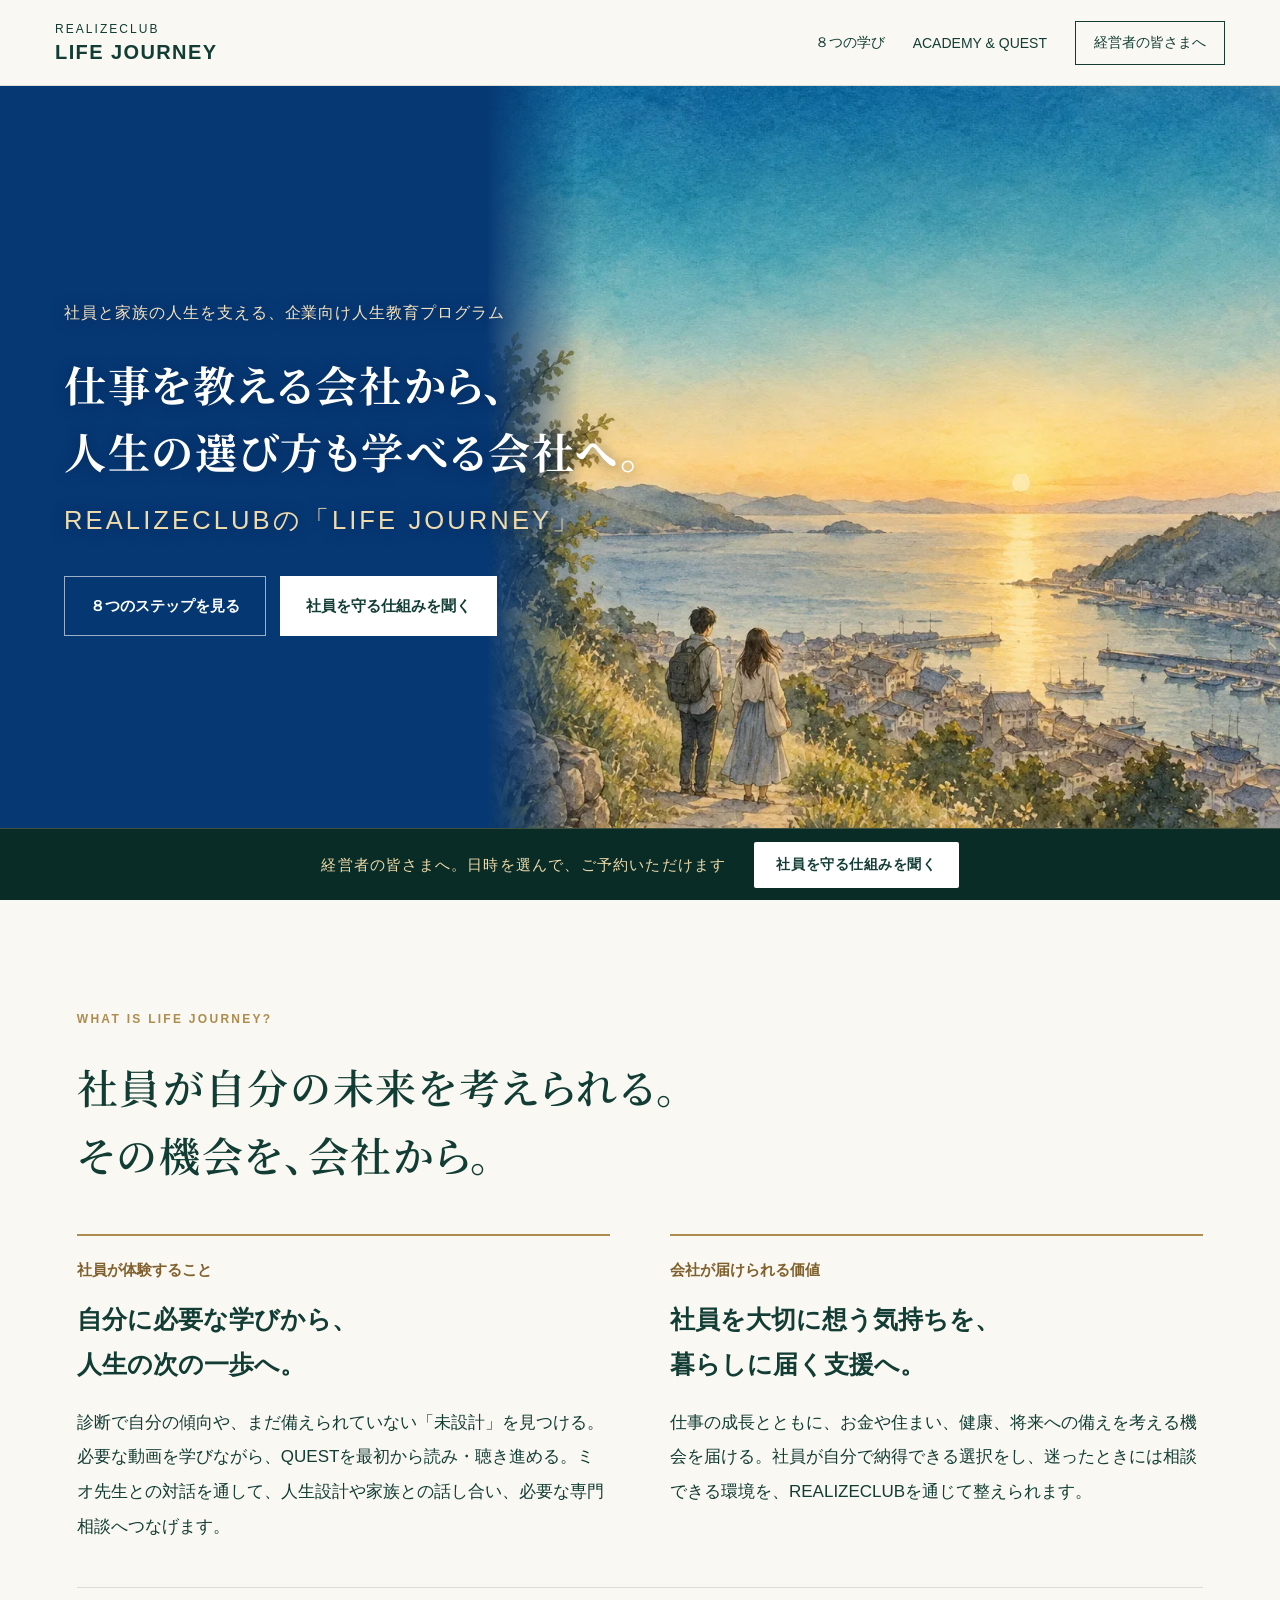
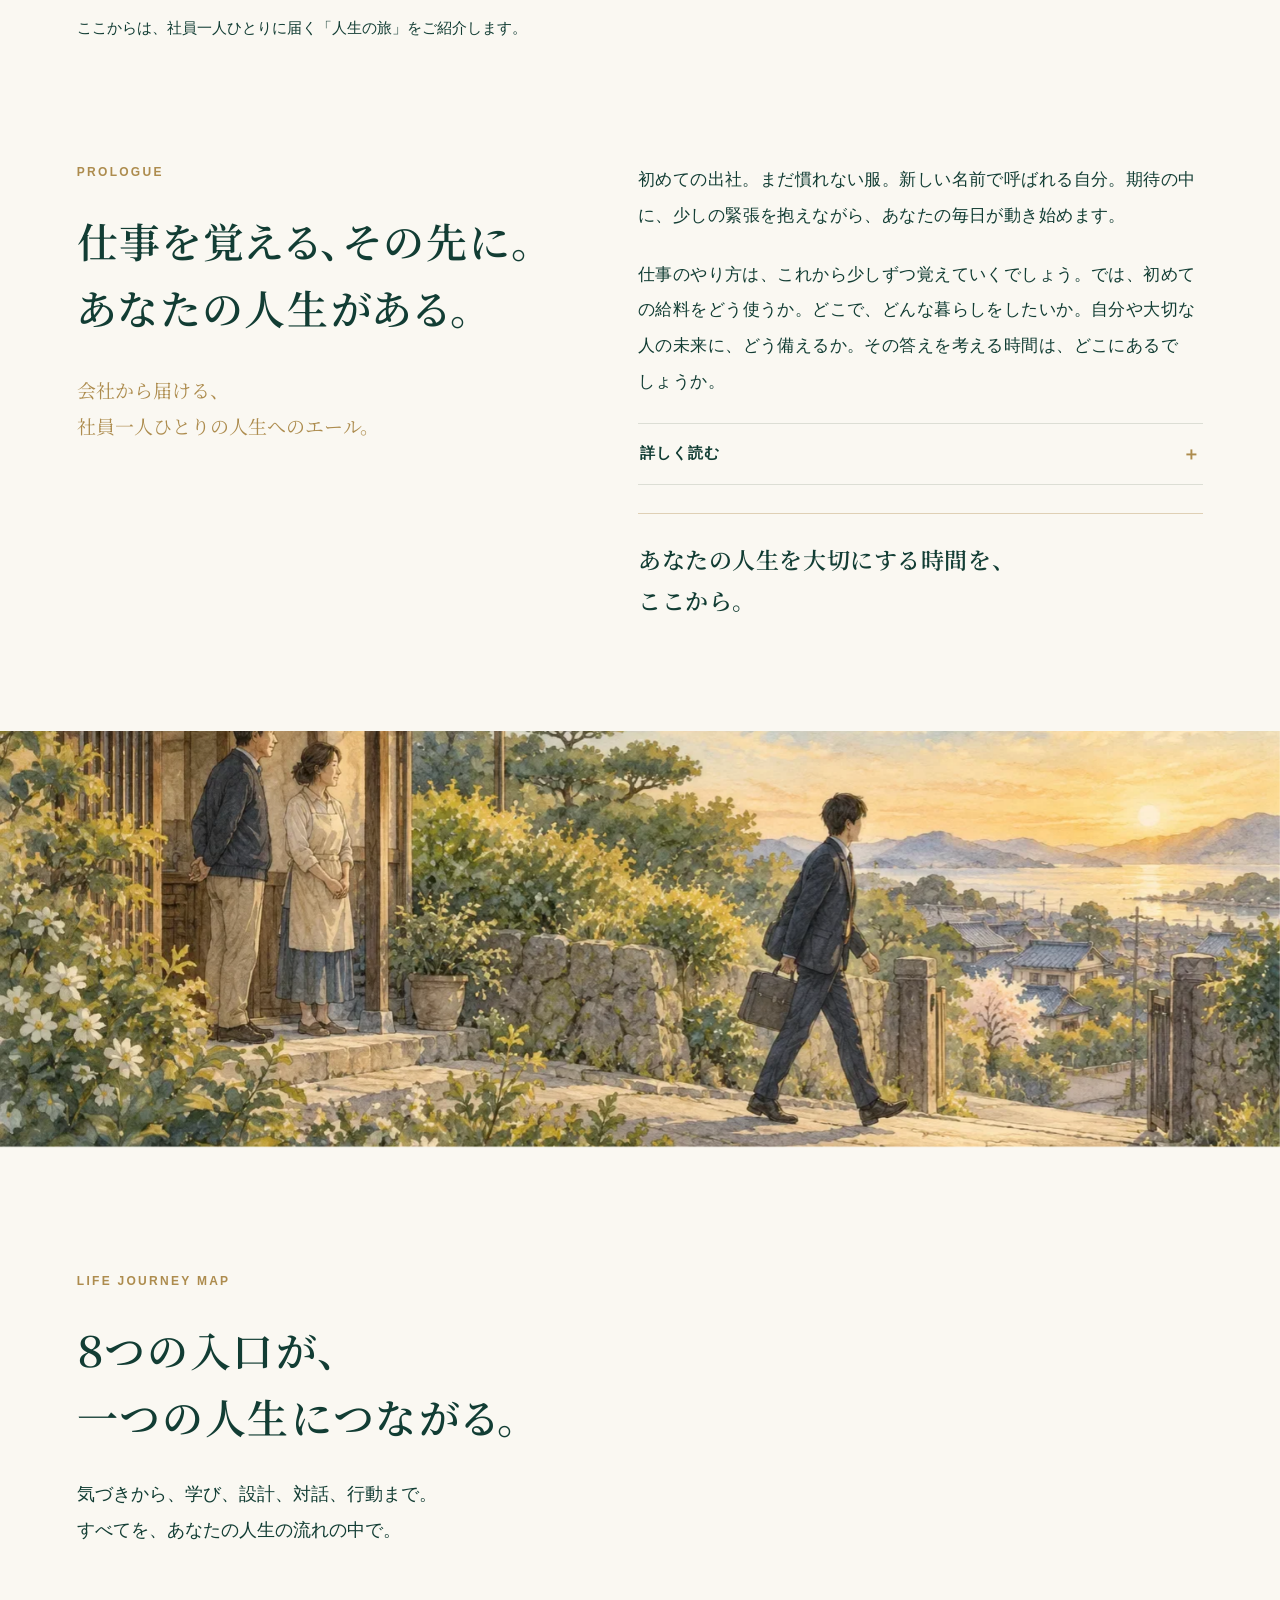
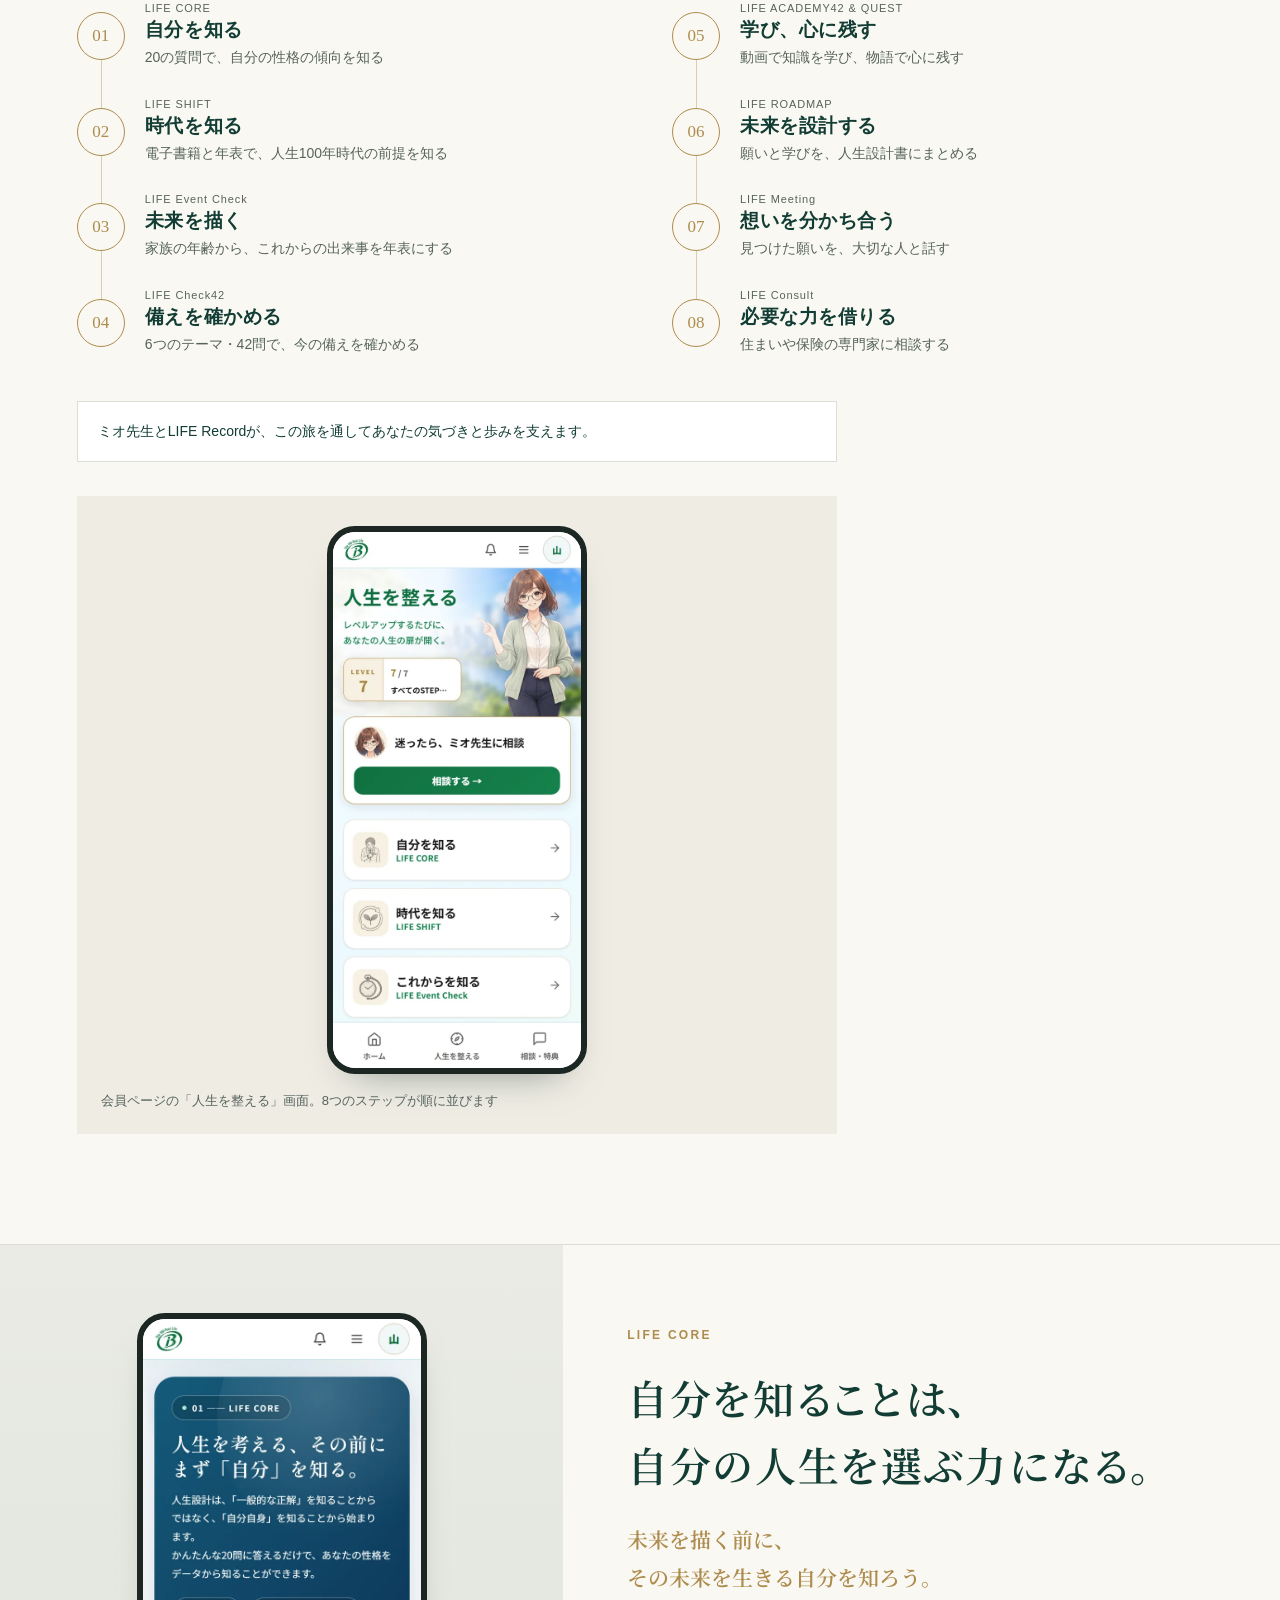
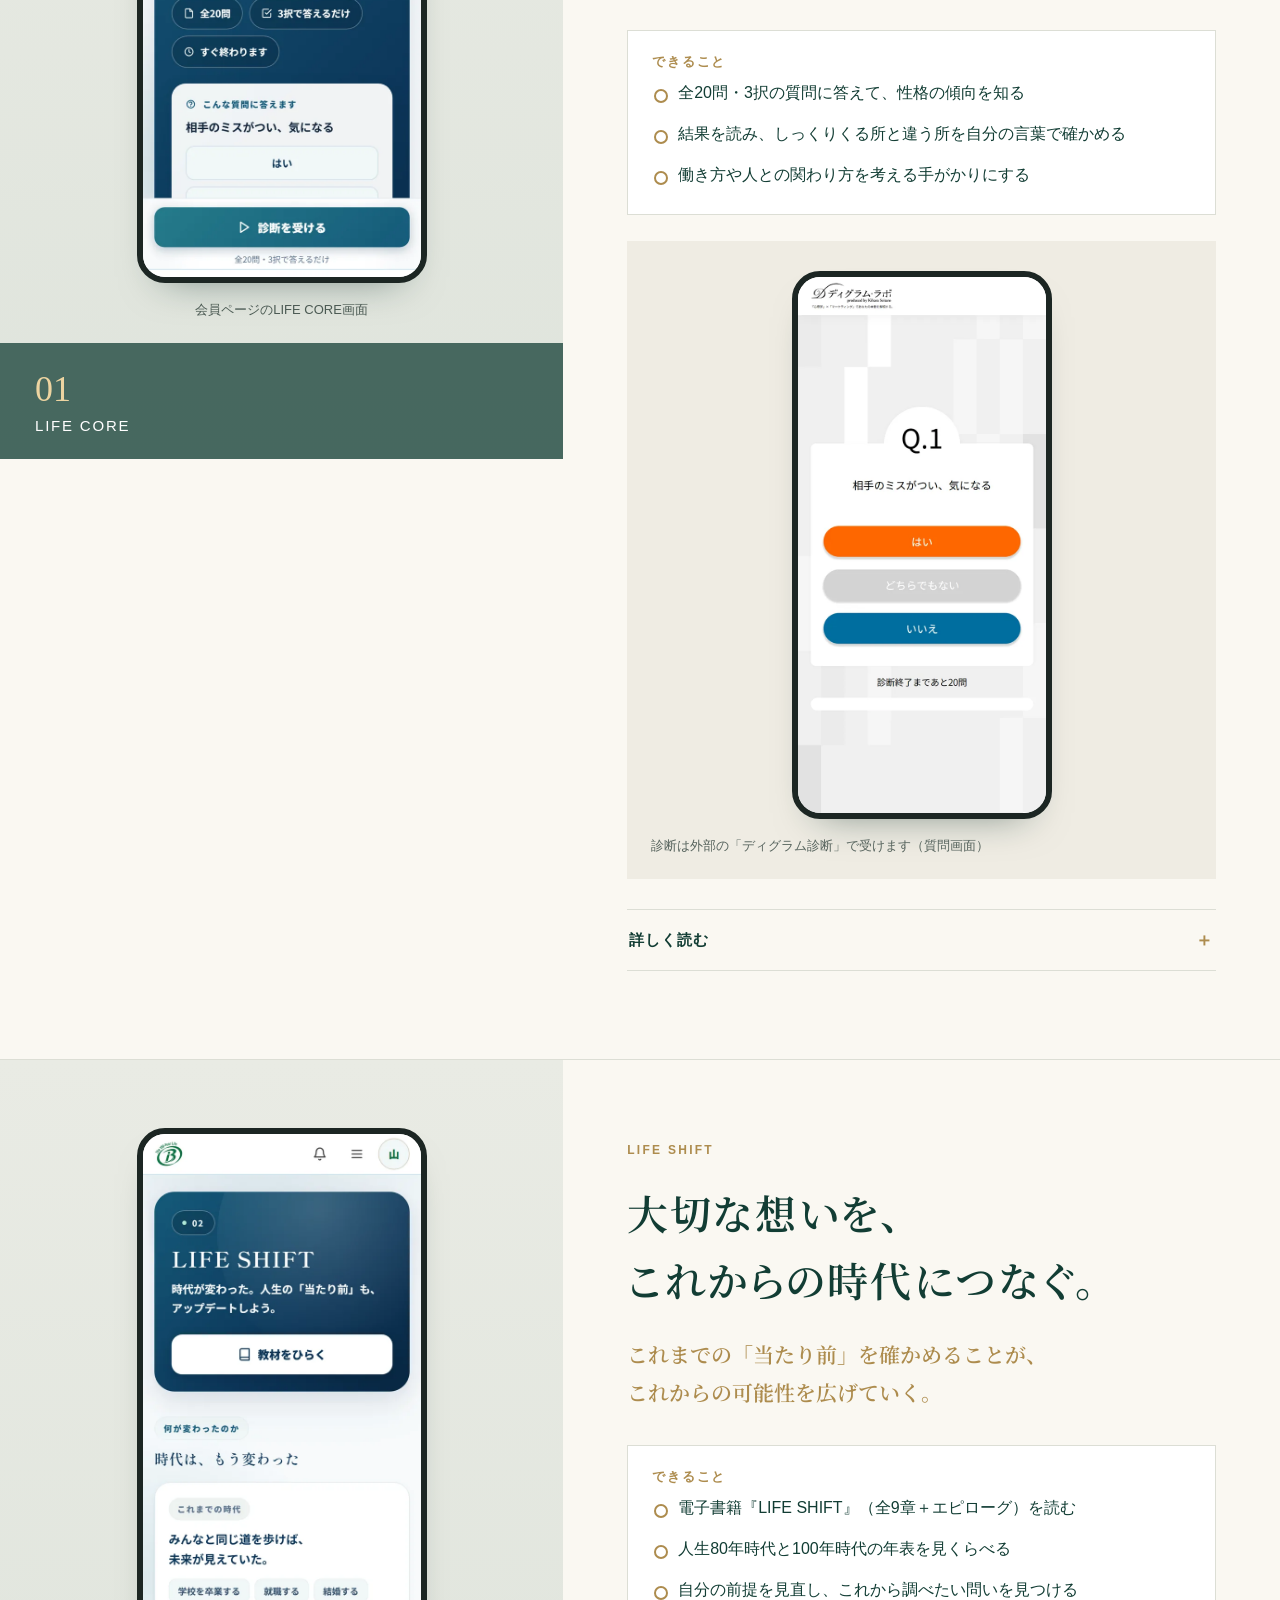
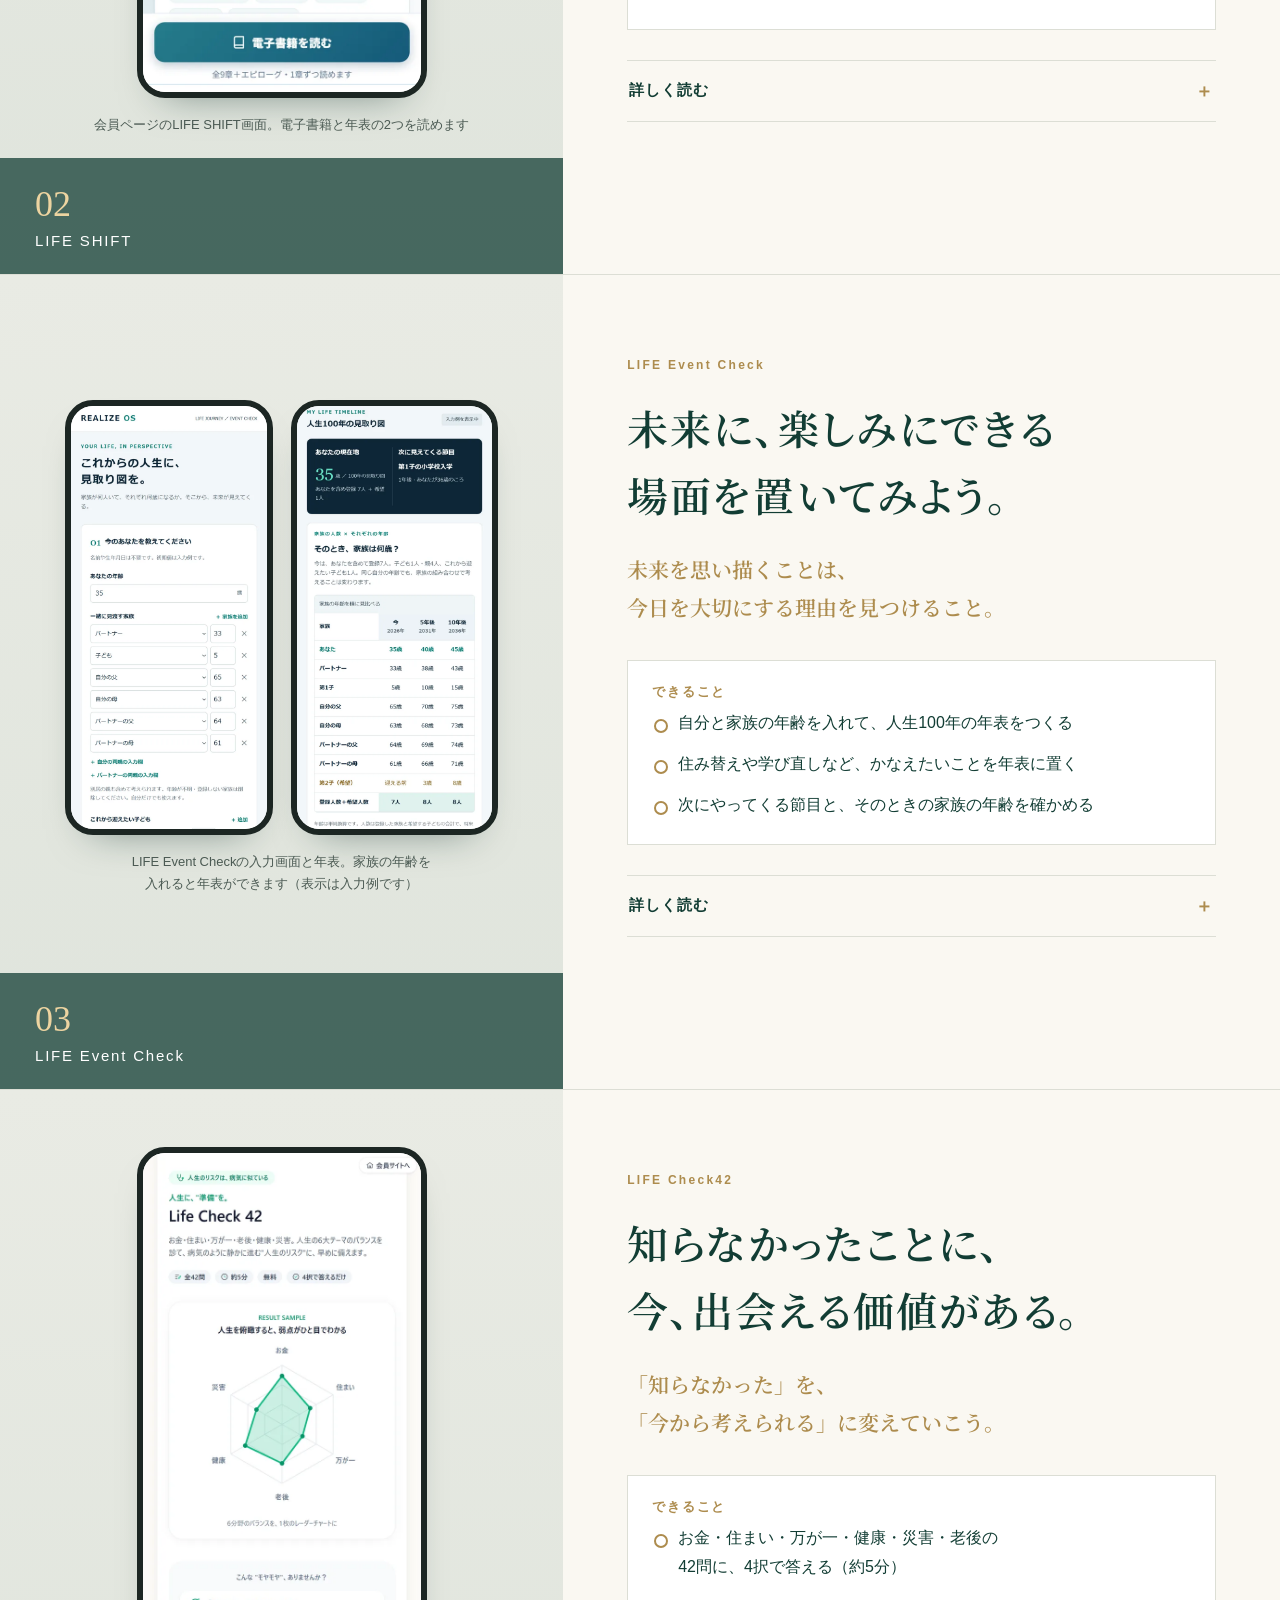
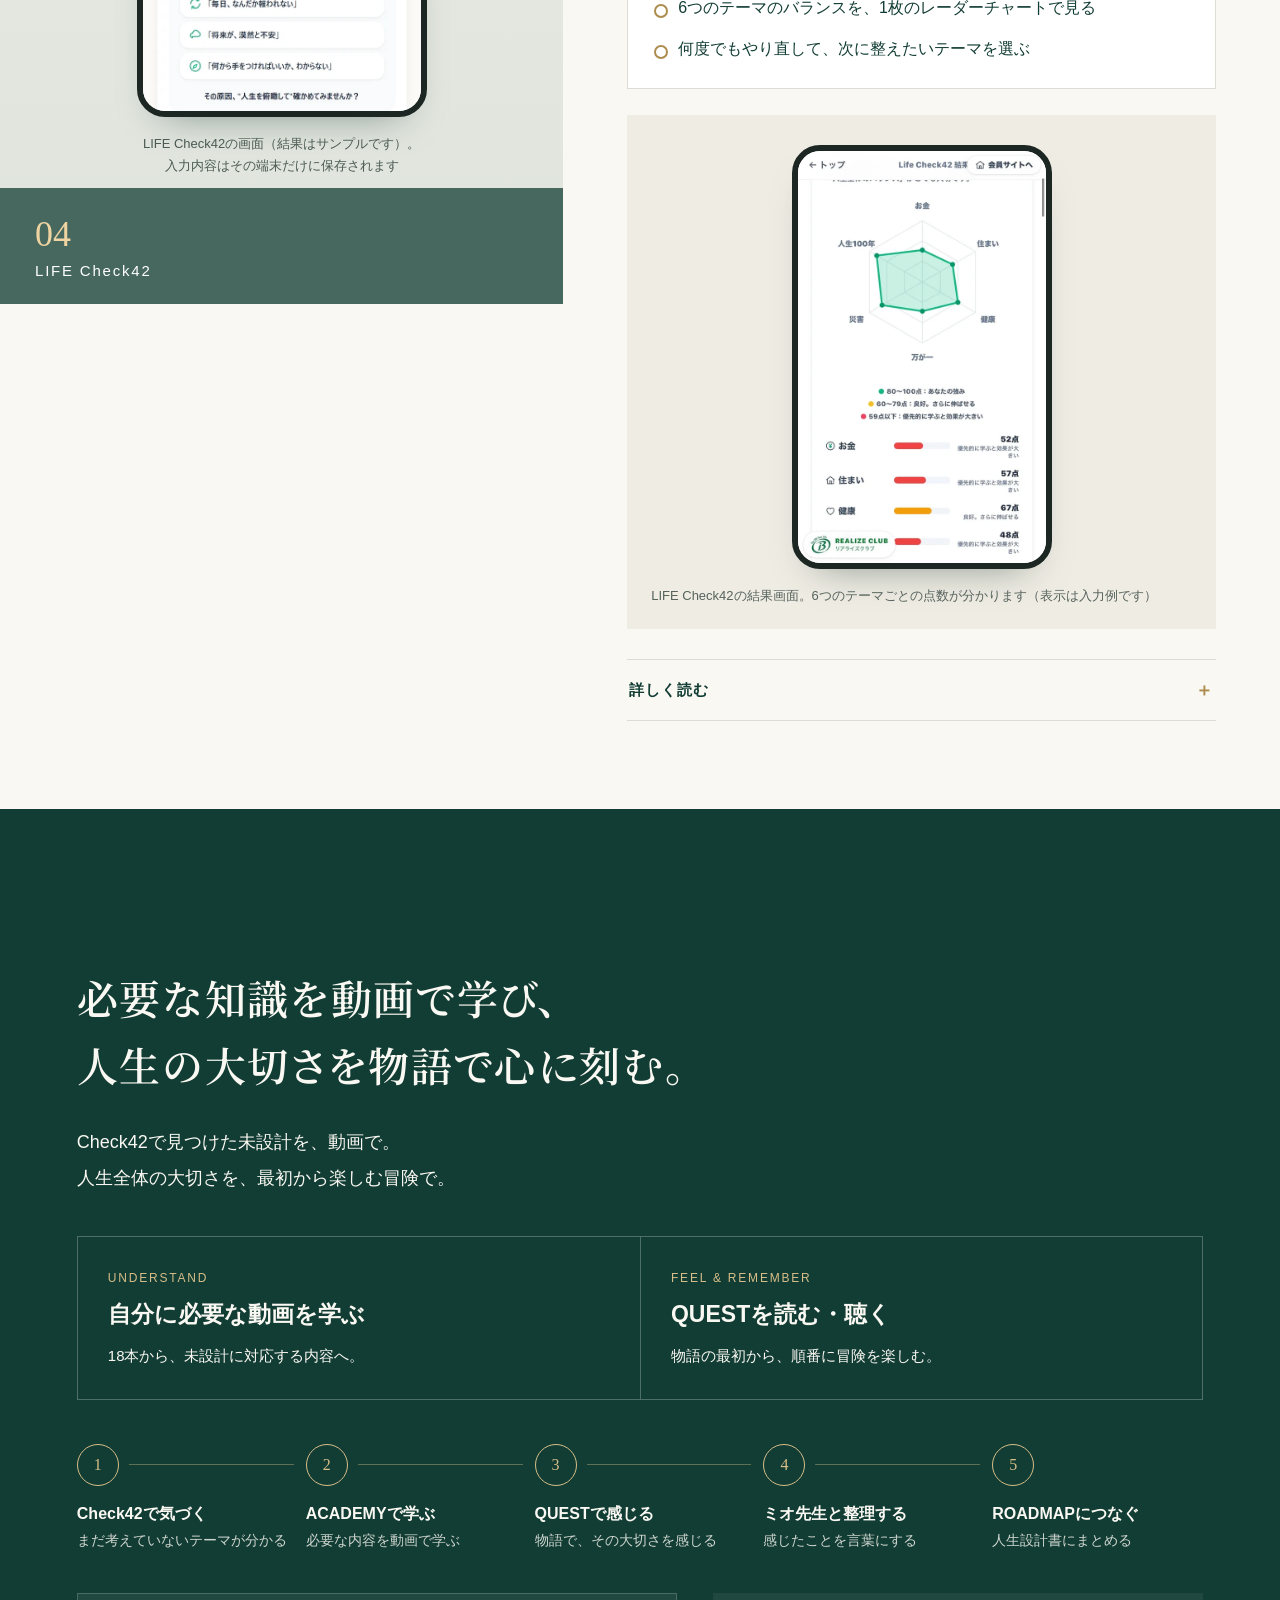
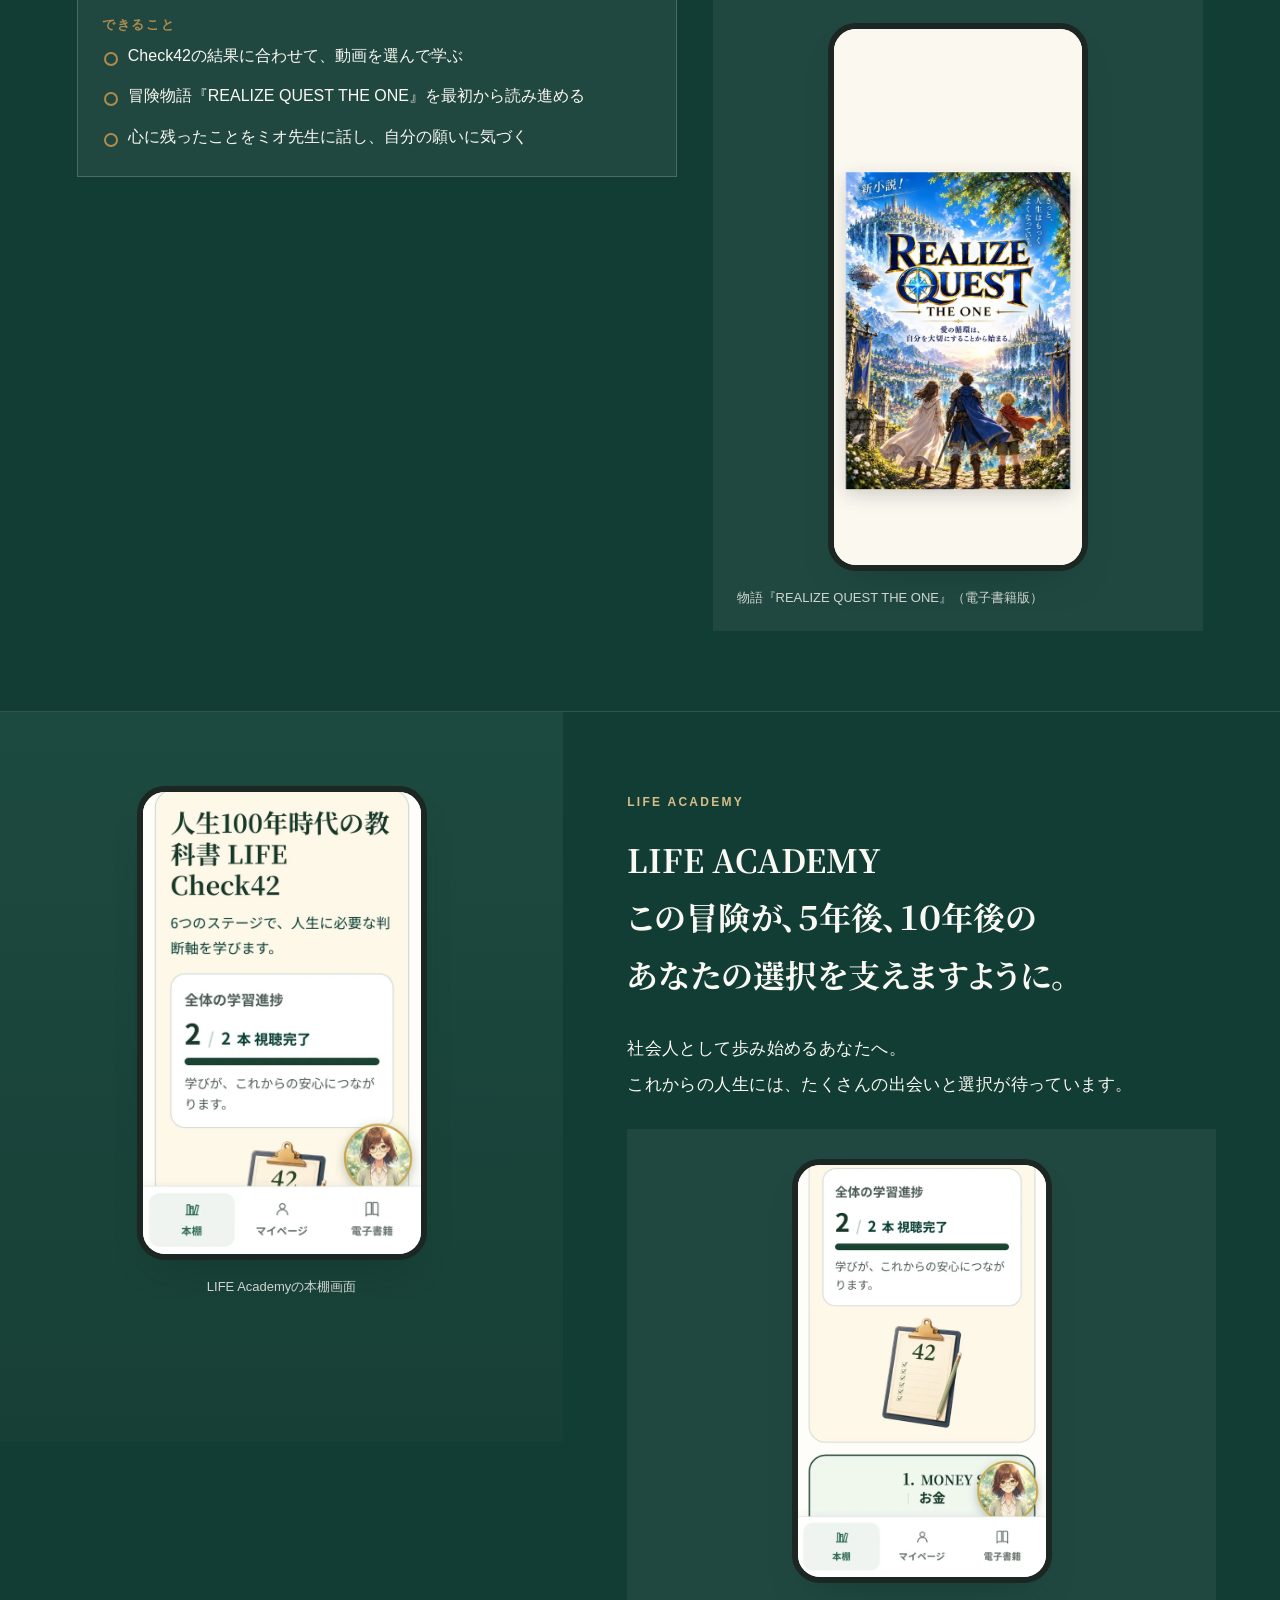
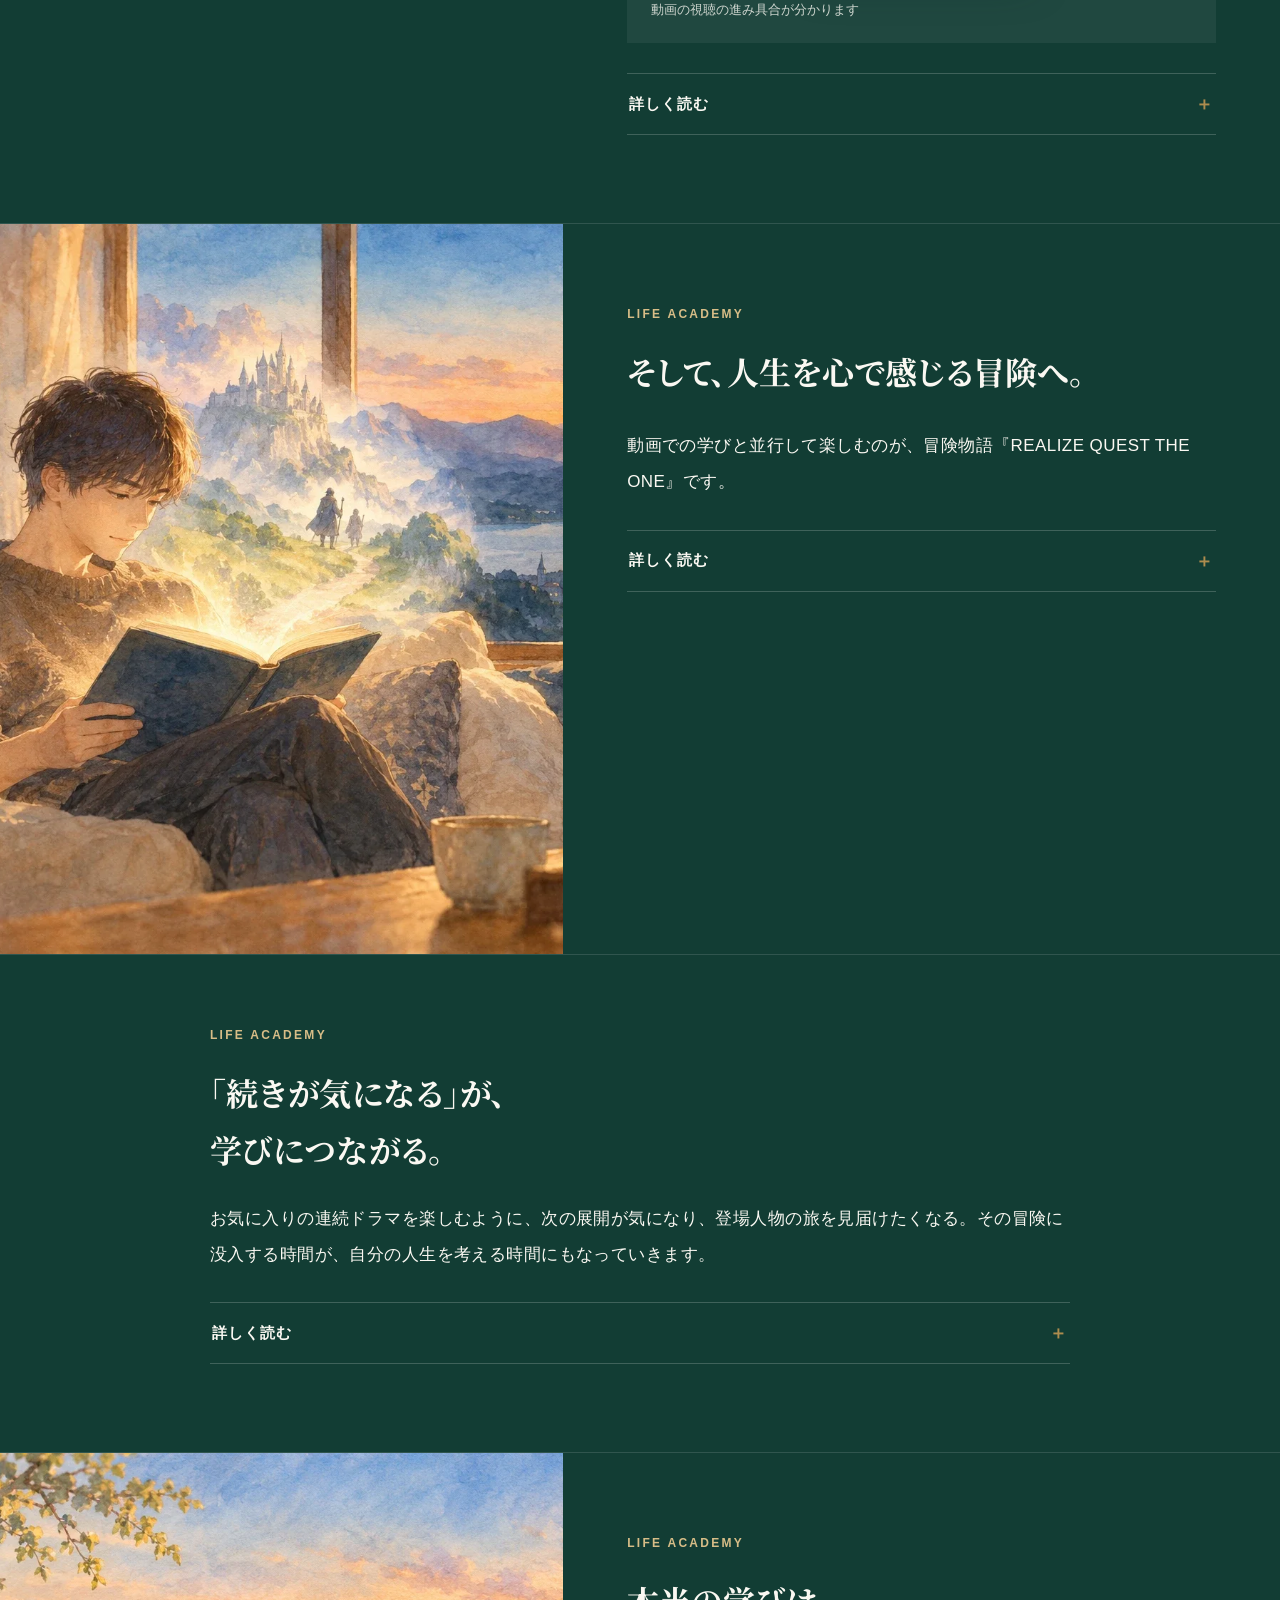
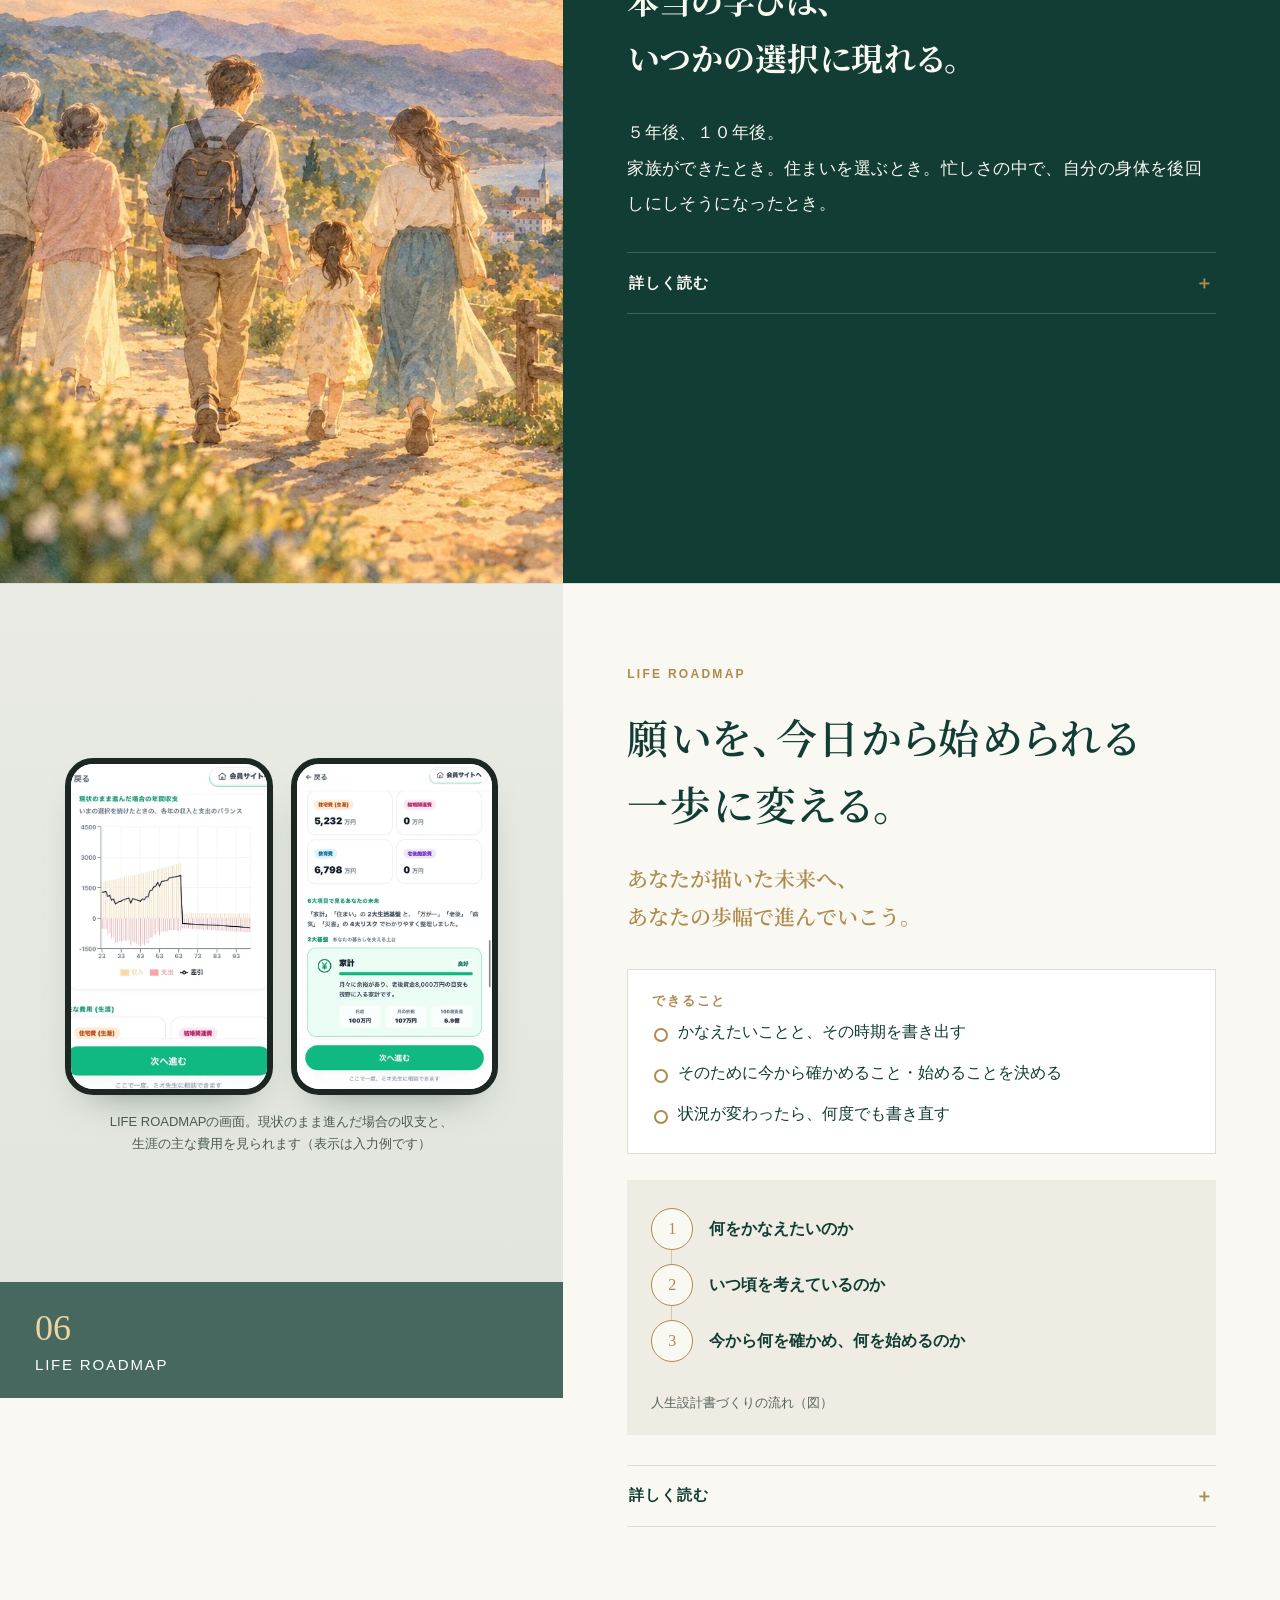
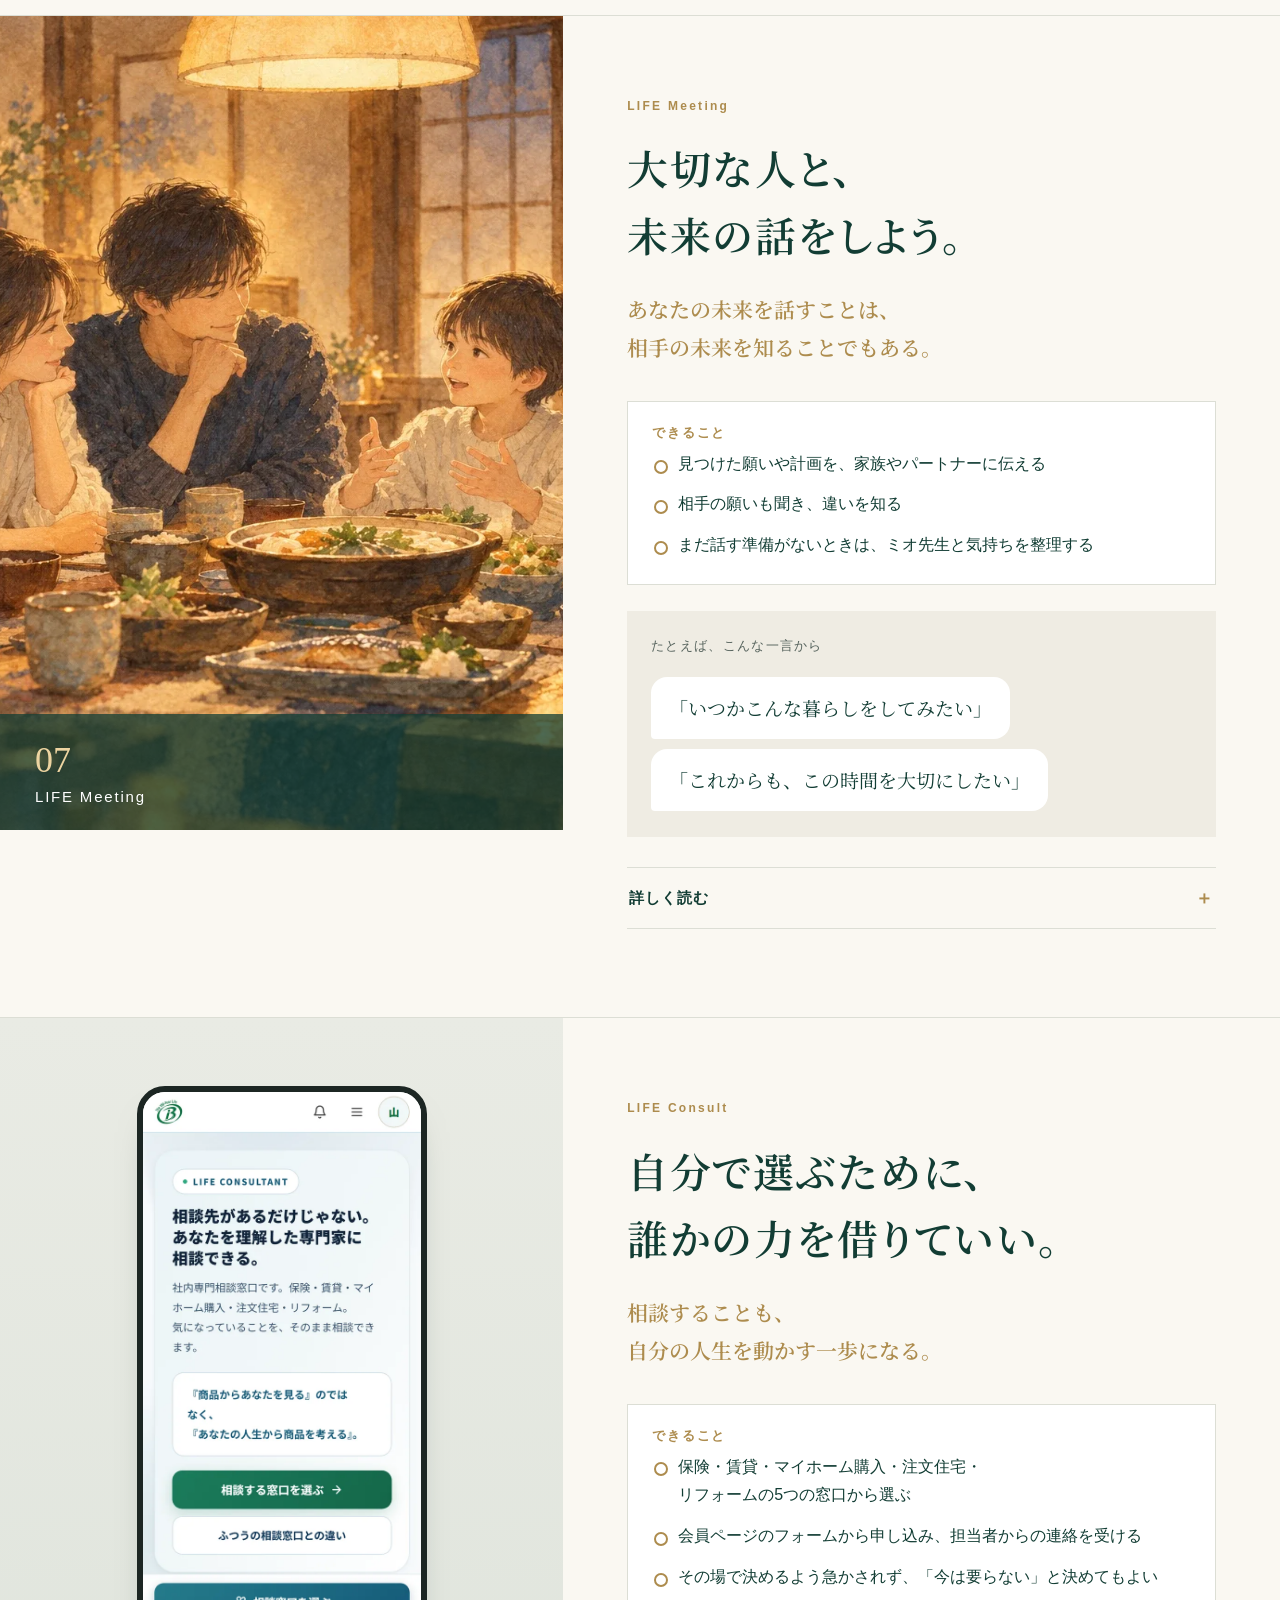
==== commit c84b69fd: "改善版: スマホ画面で補完（ROADMAP実画面2枚・Check42結果・LIFE Academy 2枚） Co-Authored-By: Claude Opus 5.5 <noreply@anthr" ====
--- a/v2/index.html
+++ b/v2/index.html
@@ -7,7 +7,7 @@
 <link href="https://fonts.googleapis.com/css2?family=Noto+Serif+JP:wght@500;600&amp;display=swap" rel="stylesheet"/>
 <link href="../style.css?v=2" rel="stylesheet"/>
 <link href="../enhance.css?v=18" rel="stylesheet"/>
-<link href="../journey.css?v=8" rel="stylesheet"/>
+<link href="../journey.css?v=9" rel="stylesheet"/>
 <script>document.documentElement.classList.add('js');setTimeout(function(){if(!window.__lj)document.documentElement.classList.remove('js')},2500)</script>
 <script defer="" src="../journey.js?v=1"></script>
 <script defer="" src="../script.js?v=3"></script>
@@ -66,7 +66,7 @@
 <section class="chapter ch" id="event"><div class="ch-head"><p class="eyebrow">LIFE Event Check</p><h2><w-b>未来に、</w-b><w-b>楽しみに</w-b><w-b>できる</w-b><br/><w-b>場面を</w-b><w-b>置いてみよう。</w-b></h2><p class="pull ch-lead" data-fit="" style="--fit:4.674vw;--fit-cap:19px"><w-b>未来を</w-b><w-b>思い描く</w-b><w-b>ことは、</w-b><br/><w-b>今日を</w-b><w-b>大切に</w-b><w-b>する</w-b><w-b>理由を</w-b><w-b>見つける</w-b><w-b>こと。</w-b></p></div><div class="chapter-visual screen-visual"><figure class="shot-panel pair"><div class="phones"><div class="phone"><img alt="LIFE Event Check の入力画面" decoding="async" height="1298" loading="lazy" src="../shots/event-input.webp" width="600"/></div><div class="phone"><img alt="LIFE Event Check の年表" decoding="async" height="1298" loading="lazy" src="../shots/event-timeline.webp" width="600"/></div></div><figcaption><w-b>LIFE Event Checkの</w-b><w-b>入力画面と</w-b><w-b>年表。</w-b><w-b>家族の</w-b><w-b>年齢を</w-b><w-b>入れると</w-b><w-b>年表が</w-b><w-b>できます</w-b><w-b>（表示は</w-b><w-b>入力例です）</w-b></figcaption></figure><div class="photo-label"><span>03</span>
 <p>LIFE Event Check</p></div></div><div class="ch-body"><div class="can"><p class="can-label"><w-b>できる</w-b><w-b>こと</w-b></p><ul><li><w-b>自分と</w-b><w-b>家族の</w-b><w-b>年齢を</w-b><w-b>入れて、</w-b><w-b>人生100年の</w-b><w-b>年表を</w-b><w-b>つくる</w-b></li><li><w-b>住み</w-b><w-b>替えや</w-b><w-b>学び直しなど、かなえたい</w-b><w-b>ことを</w-b><w-b>年表に</w-b><w-b>置く</w-b></li><li><w-b>次に</w-b><w-b>やってくる</w-b><w-b>節目と、</w-b><w-b>その</w-b><w-b>ときの</w-b><w-b>家族の</w-b><w-b>年齢を</w-b><w-b>確かめる</w-b></li></ul></div><details class="more"><summary><span class="t-open"><w-b>詳しく</w-b><w-b>読む</w-b></span><span class="t-close"><w-b>閉じる</w-b></span></summary><div class="prose"><p><w-b>５年後の</w-b><w-b>休日、</w-b><w-b>あなたは</w-b><w-b>どこで、</w-b><w-b>誰と、</w-b><w-b>何を</w-b><w-b>していたいですか。</w-b><w-b>好きな</w-b><w-b>仕事に</w-b><w-b>挑戦しているかもしれません。</w-b><w-b>旅先の</w-b><w-b>景色を</w-b><w-b>眺めているかもしれません。</w-b><w-b>自分の</w-b><w-b>部屋で、</w-b><w-b>ゆっくり朝食を</w-b><w-b>楽しんでいるかもしれません。</w-b></p><p><w-b>LIFE Event Checkでは、</w-b><w-b>これからかなえたい</w-b><w-b>こと、</w-b><w-b>起こりそうな</w-b><w-b>こと、</w-b><w-b>まだ</w-b><w-b>決めていない</w-b><w-b>ことを、</w-b><w-b>時間の</w-b><w-b>流れに</w-b><w-b>沿って</w-b><w-b>並べます。</w-b><w-b>ぼんやりしていた</w-b><w-b>未来に、</w-b><w-b>自分の</w-b><w-b>言葉で</w-b><w-b>輪郭を</w-b><w-b>与えていきます。</w-b></p><p><w-b>住まいの</w-b><w-b>変化、</w-b><w-b>学び直し、</w-b><w-b>仕事への</w-b><w-b>挑戦、</w-b><w-b>家族との</w-b><w-b>時間。</w-b><w-b>人生の</w-b><w-b>歩み方は</w-b><w-b>一人ひとり違います。</w-b><w-b>結婚や</w-b><w-b>子育ても、</w-b><w-b>自分が</w-b><w-b>望むか</w-b><w-b>どうかを</w-b><w-b>含めて</w-b><w-b>考える</w-b><w-b>ものです。</w-b><w-b>誰かの</w-b><w-b>予定表に、</w-b><w-b>自分を</w-b><w-b>合わせる</w-b><w-b>必要は</w-b><w-b>ありません。</w-b></p><p><w-b>未来を</w-b><w-b>並べてみると、</w-b><w-b>一つの</w-b><w-b>出来事が</w-b><w-b>ほかの</w-b><w-b>ことに</w-b><w-b>つながっていると</w-b><w-b>気づきます。</w-b><w-b>引っ越しは</w-b><w-b>家計や</w-b><w-b>通勤時間に</w-b><w-b>関わり、</w-b><w-b>新しい</w-b><w-b>挑戦には</w-b><w-b>学ぶ</w-b><w-b>時間や</w-b><w-b>準備が</w-b><w-b>必要に</w-b><w-b>なる。</w-b><w-b>自分の</w-b><w-b>変化と、</w-b><w-b>家族の</w-b><w-b>変化が</w-b><w-b>重なることもあります。</w-b></p><p><w-b>予定は</w-b><w-b>変えてかまいません。</w-b><w-b>「いつかやりたい」を</w-b><w-b>一度</w-b><w-b>置いてみる</w-b><w-b>ことで、</w-b><w-b>今から</w-b><w-b>できる</w-b><w-b>ことが</w-b><w-b>見えてきます。</w-b><w-b>まだ</w-b><w-b>分からない</w-b><w-b>未来にも、</w-b><w-b>考え</w-b><w-b>始める</w-b><w-b>場所が</w-b><w-b>できます。</w-b></p><p><w-b>楽しみに</w-b><w-b>したい</w-b><w-b>場面が</w-b><w-b>見つかったら、</w-b><w-b>次は、</w-b><w-b>その</w-b><w-b>未来を</w-b><w-b>安心して</w-b><w-b>迎える</w-b><w-b>ための</w-b><w-b>備えを</w-b><w-b>確かめましょう。</w-b></p></div></details></div></section>
 <section class="chapter ch" id="check"><div class="ch-head"><p class="eyebrow">LIFE Check42</p><h2 data-fit="" style="--fit:7.884vw;--fit-cap:27px"><w-b>知らなかったことに、</w-b><br/><w-b>今、</w-b><w-b>出会える</w-b><w-b>価値が</w-b><w-b>ある。</w-b></h2><p class="pull ch-lead" data-fit="" style="--fit:4.683vw;--fit-cap:19px"><w-b>「知らなかった」を、</w-b><br/><w-b>「今から</w-b><w-b>考えられる」に</w-b><w-b>変えていこう。</w-b></p></div><div class="chapter-visual screen-visual"><figure class="shot-panel"><div class="phones"><div class="phone"><img alt="LIFE Check42 の画面" decoding="async" height="1298" loading="lazy" src="../shots/check42.webp" width="600"/></div></div><figcaption><w-b>LIFE Check42の</w-b><w-b>画面</w-b><w-b>（結果は</w-b><w-b>サンプルです）。</w-b><w-b>入力内容は</w-b><w-b>その</w-b><w-b>端末だけに</w-b><w-b>保存されます</w-b></figcaption></figure><div class="photo-label"><span>04</span>
-<p>LIFE Check42</p></div></div><div class="ch-body"><div class="can"><p class="can-label"><w-b>できる</w-b><w-b>こと</w-b></p><ul><li><w-b>お金・住まい・万が一・</w-b><w-b>健康・災害・老後の</w-b><w-b>42問に、</w-b><w-b>4択で</w-b><w-b>答える</w-b><w-b>（約5分）</w-b></li><li><w-b>6つの</w-b><w-b>テーマの</w-b><w-b>バランスを、</w-b><w-b>1枚の</w-b><w-b>レーダーチャートで</w-b><w-b>見る</w-b></li><li><w-b>何度でも</w-b><w-b>やり直して、</w-b><w-b>次に</w-b><w-b>整えたい</w-b><w-b>テーマを</w-b><w-b>選ぶ</w-b></li></ul></div><details class="more"><summary><span class="t-open"><w-b>詳しく</w-b><w-b>読む</w-b></span><span class="t-close"><w-b>閉じる</w-b></span></summary><div class="prose"><p><w-b>未来に</w-b><w-b>置いた、</w-b><w-b>楽しみに</w-b><w-b>したい</w-b><w-b>場面。</w-b><w-b>その</w-b><w-b>ために、</w-b><w-b>どこまで</w-b><w-b>準備できているでしょうか。</w-b><w-b>自分では</w-b><w-b>大丈夫だと</w-b><w-b>思っていても、</w-b><w-b>まだ</w-b><w-b>一度も</w-b><w-b>考えた</w-b><w-b>ことの</w-b><w-b>ない</w-b><w-b>領域が</w-b><w-b>あるかもしれません。</w-b></p><p><w-b>LIFE Check42は、</w-b><w-b>お金・住まい・万が一・</w-b><w-b>健康・災害・老後という</w-b><w-b>６つの</w-b><w-b>テーマを、</w-b><w-b>各７問、</w-b><w-b>合計42の</w-b><w-b>問いで</w-b><w-b>確かめる</w-b><w-b>機会です。</w-b><w-b>今の</w-b><w-b>理解や</w-b><w-b>備えを</w-b><w-b>振り返り、</w-b><w-b>人生の</w-b><w-b>「未設計」を</w-b><w-b>見つけます。</w-b></p><p><w-b>未設計とは、</w-b><w-b>まだ</w-b><w-b>考えられていない</w-b><w-b>こと、</w-b><w-b>備えられていない</w-b><w-b>ことです。</w-b><w-b>「分からない」と</w-b><w-b>気づけたら、</w-b><w-b>そこから</w-b><w-b>学び、</w-b><w-b>確かめる</w-b><w-b>ことができます。</w-b><w-b>問いに</w-b><w-b>出会う</w-b><w-b>こと</w-b><w-b>自体が、</w-b><w-b>未来の</w-b><w-b>自分への</w-b><w-b>準備に</w-b><w-b>なります。</w-b></p><p><w-b>６つの</w-b><w-b>テーマは、</w-b><w-b>暮らしの</w-b><w-b>中で</w-b><w-b>つながっています。</w-b><w-b>住まいを</w-b><w-b>選ぶ</w-b><w-b>ときにも、</w-b><w-b>支払いだけでなく、</w-b><w-b>健康、</w-b><w-b>災害への</w-b><w-b>備え、</w-b><w-b>万が一の</w-b><w-b>家族の</w-b><w-b>生活、</w-b><w-b>老後まで</w-b><w-b>関わります。</w-b><w-b>一つの</w-b><w-b>決断を、</w-b><w-b>複数の</w-b><w-b>視点から</w-b><w-b>考える</w-b><w-b>ための</w-b><w-b>確認です。</w-b></p><p><w-b>結果を</w-b><w-b>見る</w-b><w-b>ときは、</w-b><w-b>できている</w-b><w-b>ことも</w-b><w-b>受け止めてください。</w-b><w-b>そのうえで、</w-b><w-b>自分の</w-b><w-b>願いに</w-b><w-b>とって、</w-b><w-b>次に</w-b><w-b>何を</w-b><w-b>整えたいかを</w-b><w-b>選びます。</w-b><w-b>全部を</w-b><w-b>一度に</w-b><w-b>変える</w-b><w-b>必要は</w-b><w-b>ありません。</w-b></p><p><w-b>ここで</w-b><w-b>見つかった</w-b><w-b>未設計が、</w-b><w-b>LIFE ACADEMY42で</w-b><w-b>学ぶ内容に</w-b><w-b>つながります。</w-b><w-b>自分に</w-b><w-b>必要な</w-b><w-b>ことが</w-b><w-b>見えるから、</w-b><w-b>学ぶ</w-b><w-b>時間にも</w-b><w-b>意味が</w-b><w-b>生まれます。</w-b></p></div></details></div></section>
+<p>LIFE Check42</p></div></div><div class="ch-body"><div class="can"><p class="can-label"><w-b>できる</w-b><w-b>こと</w-b></p><ul><li><w-b>お金・住まい・万が一・</w-b><w-b>健康・災害・老後の</w-b><w-b>42問に、</w-b><w-b>4択で</w-b><w-b>答える</w-b><w-b>（約5分）</w-b></li><li><w-b>6つの</w-b><w-b>テーマの</w-b><w-b>バランスを、</w-b><w-b>1枚の</w-b><w-b>レーダーチャートで</w-b><w-b>見る</w-b></li><li><w-b>何度でも</w-b><w-b>やり直して、</w-b><w-b>次に</w-b><w-b>整えたい</w-b><w-b>テーマを</w-b><w-b>選ぶ</w-b></li></ul></div><figure class="shot-panel"><div class="phones"><div class="phone"><img alt="LIFE Check42 の結果画面" decoding="async" height="1298" loading="lazy" src="../shots/check42-result.webp" width="600"/></div></div><figcaption><w-b>LIFE Check42の</w-b><w-b>結果</w-b><w-b>画面。</w-b><w-b>6つの</w-b><w-b>テーマごとの</w-b><w-b>点数が</w-b><w-b>分かります</w-b><w-b>（表示は</w-b><w-b>入力例です）</w-b></figcaption></figure><details class="more"><summary><span class="t-open"><w-b>詳しく</w-b><w-b>読む</w-b></span><span class="t-close"><w-b>閉じる</w-b></span></summary><div class="prose"><p><w-b>未来に</w-b><w-b>置いた、</w-b><w-b>楽しみに</w-b><w-b>したい</w-b><w-b>場面。</w-b><w-b>その</w-b><w-b>ために、</w-b><w-b>どこまで</w-b><w-b>準備できているでしょうか。</w-b><w-b>自分では</w-b><w-b>大丈夫だと</w-b><w-b>思っていても、</w-b><w-b>まだ</w-b><w-b>一度も</w-b><w-b>考えた</w-b><w-b>ことの</w-b><w-b>ない</w-b><w-b>領域が</w-b><w-b>あるかもしれません。</w-b></p><p><w-b>LIFE Check42は、</w-b><w-b>お金・住まい・万が一・</w-b><w-b>健康・災害・老後という</w-b><w-b>６つの</w-b><w-b>テーマを、</w-b><w-b>各７問、</w-b><w-b>合計42の</w-b><w-b>問いで</w-b><w-b>確かめる</w-b><w-b>機会です。</w-b><w-b>今の</w-b><w-b>理解や</w-b><w-b>備えを</w-b><w-b>振り返り、</w-b><w-b>人生の</w-b><w-b>「未設計」を</w-b><w-b>見つけます。</w-b></p><p><w-b>未設計とは、</w-b><w-b>まだ</w-b><w-b>考えられていない</w-b><w-b>こと、</w-b><w-b>備えられていない</w-b><w-b>ことです。</w-b><w-b>「分からない」と</w-b><w-b>気づけたら、</w-b><w-b>そこから</w-b><w-b>学び、</w-b><w-b>確かめる</w-b><w-b>ことができます。</w-b><w-b>問いに</w-b><w-b>出会う</w-b><w-b>こと</w-b><w-b>自体が、</w-b><w-b>未来の</w-b><w-b>自分への</w-b><w-b>準備に</w-b><w-b>なります。</w-b></p><p><w-b>６つの</w-b><w-b>テーマは、</w-b><w-b>暮らしの</w-b><w-b>中で</w-b><w-b>つながっています。</w-b><w-b>住まいを</w-b><w-b>選ぶ</w-b><w-b>ときにも、</w-b><w-b>支払いだけでなく、</w-b><w-b>健康、</w-b><w-b>災害への</w-b><w-b>備え、</w-b><w-b>万が一の</w-b><w-b>家族の</w-b><w-b>生活、</w-b><w-b>老後まで</w-b><w-b>関わります。</w-b><w-b>一つの</w-b><w-b>決断を、</w-b><w-b>複数の</w-b><w-b>視点から</w-b><w-b>考える</w-b><w-b>ための</w-b><w-b>確認です。</w-b></p><p><w-b>結果を</w-b><w-b>見る</w-b><w-b>ときは、</w-b><w-b>できている</w-b><w-b>ことも</w-b><w-b>受け止めてください。</w-b><w-b>そのうえで、</w-b><w-b>自分の</w-b><w-b>願いに</w-b><w-b>とって、</w-b><w-b>次に</w-b><w-b>何を</w-b><w-b>整えたいかを</w-b><w-b>選びます。</w-b><w-b>全部を</w-b><w-b>一度に</w-b><w-b>変える</w-b><w-b>必要は</w-b><w-b>ありません。</w-b></p><p><w-b>ここで</w-b><w-b>見つかった</w-b><w-b>未設計が、</w-b><w-b>LIFE ACADEMY42で</w-b><w-b>学ぶ内容に</w-b><w-b>つながります。</w-b><w-b>自分に</w-b><w-b>必要な</w-b><w-b>ことが</w-b><w-b>見えるから、</w-b><w-b>学ぶ</w-b><w-b>時間にも</w-b><w-b>意味が</w-b><w-b>生まれます。</w-b></p></div></details></div></section>
 <section class="academy" id="academy">
 <div class="academy-intro section">
 <p class="eyebrow">05 / LIFE ACADEMY42 &amp; QUEST</p>
@@ -79,14 +79,14 @@
 <div><span>FEEL &amp; REMEMBER</span>
 <h3><w-b>QUESTを</w-b><w-b>読む・聴く</w-b></h3>
 <p data-fit="" style="--fit:3.901vw;--fit-cap:15px"><w-b>物語の</w-b><w-b>最初から、</w-b><w-b>順番に</w-b><w-b>冒険を</w-b><w-b>楽しむ。</w-b></p></div></div><ol class="flow flow-h flow-academy"><li><strong><w-b>Check42で</w-b><w-b>気づく</w-b></strong><span><w-b>まだ</w-b><w-b>考えていない</w-b><w-b>テーマが</w-b><w-b>分かる</w-b></span></li><li><strong><w-b>ACADEMYで</w-b><w-b>学ぶ</w-b></strong><span><w-b>必要な</w-b><w-b>内容を</w-b><w-b>動画で</w-b><w-b>学ぶ</w-b></span></li><li><strong><w-b>QUESTで</w-b><w-b>感じる</w-b></strong><span><w-b>物語で、</w-b><w-b>その</w-b><w-b>大切さを</w-b><w-b>感じる</w-b></span></li><li><strong><w-b>ミオ先生と</w-b><w-b>整理する</w-b></strong><span><w-b>感じた</w-b><w-b>ことを</w-b><w-b>言葉に</w-b><w-b>する</w-b></span></li><li><strong><w-b>ROADMAPに</w-b><w-b>つなぐ</w-b></strong><span><w-b>人生設計書に</w-b><w-b>まとめる</w-b></span></li></ol><div class="academy-row"><div class="can"><p class="can-label"><w-b>できる</w-b><w-b>こと</w-b></p><ul><li><w-b>Check42の</w-b><w-b>結果に</w-b><w-b>合わせて、</w-b><w-b>動画を</w-b><w-b>選んで</w-b><w-b>学ぶ</w-b></li><li><w-b>冒険物語</w-b><w-b>『REALIZE QUEST THE ONE』を</w-b><w-b>最初から</w-b><w-b>読み進める</w-b></li><li><w-b>心に</w-b><w-b>残った</w-b><w-b>ことを</w-b><w-b>ミオ先生に</w-b><w-b>話し、</w-b><w-b>自分の</w-b><w-b>願いに</w-b><w-b>気づく</w-b></li></ul></div><figure class="shot-panel"><div class="phones"><div class="phone"><img alt="物語 REALIZE QUEST THE ONE の表紙" decoding="async" height="1298" loading="lazy" src="../shots/quest.webp" width="600"/></div></div><figcaption><w-b>物語</w-b><w-b>『REALIZE QUEST THE ONE』</w-b><w-b>（電子書籍版）</w-b></figcaption></figure></div></div>
-<article class="chapter ch academy-chapter no-visual"><div class="ch-head"><p class="eyebrow">LIFE ACADEMY</p><h3 data-fit="" style="--fit:6.508vw;--fit-cap:26px">LIFE ACADEMY<br/><w-b>この</w-b><w-b>冒険が、</w-b><w-b>５年後、</w-b><w-b>１０年後の</w-b><br/><w-b>あなたの</w-b><w-b>選択を</w-b><w-b>支えますように。</w-b></h3></div><div class="ch-body"><div class="prose"><p><w-b>社会人と</w-b><w-b>して</w-b><w-b>歩み始める</w-b><w-b>あなたへ。</w-b><br/><w-b>これからの</w-b><w-b>人生には、</w-b><w-b>たくさんの</w-b><w-b>出会いと</w-b><w-b>選択が</w-b><w-b>待っています。</w-b></p></div><details class="more"><summary><span class="t-open"><w-b>詳しく</w-b><w-b>読む</w-b></span><span class="t-close"><w-b>閉じる</w-b></span></summary><div class="prose"><p><w-b>初めての</w-b><w-b>給料を</w-b><w-b>どう</w-b><w-b>使うか。</w-b><w-b>どんな</w-b><w-b>暮らしを</w-b><w-b>したいか。</w-b><w-b>誰と、</w-b><w-b>どんな</w-b><w-b>未来を</w-b><w-b>つくるか。</w-b><w-b>そして、</w-b><w-b>自分や</w-b><w-b>大切な</w-b><w-b>人を</w-b><w-b>どう</w-b><w-b>守っていくか。</w-b></p><p><w-b>その</w-b><w-b>一つ</w-b><w-b>ひとつは、</w-b><w-b>ひとつなぎの</w-b><w-b>人生に</w-b><w-b>なっていきます。</w-b></p><p><w-b>LIFE ACADEMYは、</w-b><w-b>あなたが</w-b><w-b>自分の</w-b><w-b>人生を</w-b><w-b>考え、</w-b><w-b>大切な</w-b><w-b>ものを</w-b><w-b>守りながら</w-b><w-b>未来を</w-b><w-b>選んでいく</w-b><w-b>ための、</w-b><w-b>人生教育です。</w-b></p><p><w-b>自分に</w-b><w-b>必要な</w-b><w-b>ことから、</w-b><w-b>学ぶ。</w-b></p><p><w-b>最初の</w-b><w-b>入口は、</w-b><w-b>LIFE Check42。</w-b><br/><w-b>お金・住まい・万が一・</w-b><w-b>健康・災害・老後という</w-b><w-b>６つの</w-b><w-b>テーマから、</w-b><w-b>まだ</w-b><w-b>考えられていない</w-b><w-b>こと、</w-b><w-b>備えられていない</w-b><w-b>こと</w-b><w-b>——人生の</w-b><w-b>「未設計」を</w-b><w-b>見つけます。</w-b></p><p><w-b>その</w-b><w-b>結果に</w-b><w-b>合わせて、</w-b><w-b>18本の</w-b><w-b>eラーニング動画の</w-b><w-b>中から、</w-b><w-b>自分に</w-b><w-b>必要な</w-b><w-b>内容を</w-b><w-b>学びます。</w-b></p><p><w-b>自分との</w-b><w-b>つながりが</w-b><w-b>分かるから、</w-b><w-b>学ぶ</w-b><w-b>理由が</w-b><w-b>見えてくる。</w-b><w-b>知識を</w-b><w-b>得る</w-b><w-b>ことで、</w-b><w-b>これから</w-b><w-b>何を</w-b><w-b>考え、</w-b><w-b>何を</w-b><w-b>準備すれば</w-b><w-b>よいかが、</w-b><w-b>少し</w-b><w-b>ずつ</w-b><w-b>見えてきます。</w-b></p></div></details></div></article>
+<article class="chapter ch academy-chapter"><div class="ch-head"><p class="eyebrow">LIFE ACADEMY</p><h3 data-fit="" style="--fit:6.508vw;--fit-cap:26px">LIFE ACADEMY<br/><w-b>この</w-b><w-b>冒険が、</w-b><w-b>５年後、</w-b><w-b>１０年後の</w-b><br/><w-b>あなたの</w-b><w-b>選択を</w-b><w-b>支えますように。</w-b></h3></div><div class="chapter-visual screen-visual"><figure class="shot-panel"><div class="phones"><div class="phone"><img alt="LIFE Academy の本棚の画面" decoding="async" height="1298" loading="lazy" src="../shots/academy-top.webp" width="600"/></div></div><figcaption><w-b>LIFE Academyの</w-b><w-b>本棚画面</w-b></figcaption></figure></div><div class="ch-body"><div class="prose"><p><w-b>社会人と</w-b><w-b>して</w-b><w-b>歩み始める</w-b><w-b>あなたへ。</w-b><br/><w-b>これからの</w-b><w-b>人生には、</w-b><w-b>たくさんの</w-b><w-b>出会いと</w-b><w-b>選択が</w-b><w-b>待っています。</w-b></p></div><figure class="shot-panel"><div class="phones"><div class="phone"><img alt="LIFE Academy の学習進捗の画面" decoding="async" height="1298" loading="lazy" src="../shots/academy-progress.webp" width="600"/></div></div><figcaption><w-b>動画の</w-b><w-b>視聴の</w-b><w-b>進み具合が</w-b><w-b>分かります</w-b></figcaption></figure><details class="more"><summary><span class="t-open"><w-b>詳しく</w-b><w-b>読む</w-b></span><span class="t-close"><w-b>閉じる</w-b></span></summary><div class="prose"><p><w-b>初めての</w-b><w-b>給料を</w-b><w-b>どう</w-b><w-b>使うか。</w-b><w-b>どんな</w-b><w-b>暮らしを</w-b><w-b>したいか。</w-b><w-b>誰と、</w-b><w-b>どんな</w-b><w-b>未来を</w-b><w-b>つくるか。</w-b><w-b>そして、</w-b><w-b>自分や</w-b><w-b>大切な</w-b><w-b>人を</w-b><w-b>どう</w-b><w-b>守っていくか。</w-b></p><p><w-b>その</w-b><w-b>一つ</w-b><w-b>ひとつは、</w-b><w-b>ひとつなぎの</w-b><w-b>人生に</w-b><w-b>なっていきます。</w-b></p><p><w-b>LIFE ACADEMYは、</w-b><w-b>あなたが</w-b><w-b>自分の</w-b><w-b>人生を</w-b><w-b>考え、</w-b><w-b>大切な</w-b><w-b>ものを</w-b><w-b>守りながら</w-b><w-b>未来を</w-b><w-b>選んでいく</w-b><w-b>ための、</w-b><w-b>人生教育です。</w-b></p><p><w-b>自分に</w-b><w-b>必要な</w-b><w-b>ことから、</w-b><w-b>学ぶ。</w-b></p><p><w-b>最初の</w-b><w-b>入口は、</w-b><w-b>LIFE Check42。</w-b><br/><w-b>お金・住まい・万が一・</w-b><w-b>健康・災害・老後という</w-b><w-b>６つの</w-b><w-b>テーマから、</w-b><w-b>まだ</w-b><w-b>考えられていない</w-b><w-b>こと、</w-b><w-b>備えられていない</w-b><w-b>こと</w-b><w-b>——人生の</w-b><w-b>「未設計」を</w-b><w-b>見つけます。</w-b></p><p><w-b>その</w-b><w-b>結果に</w-b><w-b>合わせて、</w-b><w-b>18本の</w-b><w-b>eラーニング動画の</w-b><w-b>中から、</w-b><w-b>自分に</w-b><w-b>必要な</w-b><w-b>内容を</w-b><w-b>学びます。</w-b></p><p><w-b>自分との</w-b><w-b>つながりが</w-b><w-b>分かるから、</w-b><w-b>学ぶ</w-b><w-b>理由が</w-b><w-b>見えてくる。</w-b><w-b>知識を</w-b><w-b>得る</w-b><w-b>ことで、</w-b><w-b>これから</w-b><w-b>何を</w-b><w-b>考え、</w-b><w-b>何を</w-b><w-b>準備すれば</w-b><w-b>よいかが、</w-b><w-b>少し</w-b><w-b>ずつ</w-b><w-b>見えてきます。</w-b></p></div></details></div></article>
 <article class="chapter ch academy-chapter"><div class="ch-head"><p class="eyebrow">LIFE ACADEMY</p><h3 data-fit="" style="--fit:6.135vw;--fit-cap:26px"><w-b>そして、</w-b><w-b>人生を</w-b><w-b>心で</w-b><w-b>感じる</w-b><w-b>冒険へ。</w-b></h3></div><div class="chapter-visual">
 <img alt="物語に心を動かされながら読書する" decoding="async" height="1024" loading="lazy" src="../assets/read.webp?v=2" width="1536"/></div><div class="ch-body"><div class="prose"><p><w-b>動画での</w-b><w-b>学びと</w-b><w-b>並行して</w-b><w-b>楽しむのが、</w-b><w-b>冒険物語</w-b><w-b>『REALIZE QUEST THE ONE』です。</w-b></p></div><details class="more"><summary><span class="t-open"><w-b>詳しく</w-b><w-b>読む</w-b></span><span class="t-close"><w-b>閉じる</w-b></span></summary><div class="prose"><p><w-b>最初の</w-b><w-b>ページから</w-b><w-b>旅を</w-b><w-b>共にし、</w-b><w-b>登場人物と</w-b><w-b>出会い、</w-b><w-b>迷い、</w-b><w-b>選びながら、</w-b><w-b>人生全体に</w-b><w-b>触れていきます。</w-b></p><p><w-b>旅立つ勇気。</w-b><w-b>送り出す父と</w-b><w-b>母の</w-b><w-b>寂しさと</w-b><w-b>愛。</w-b><w-b>そばに</w-b><w-b>いてくれる</w-b><w-b>人の</w-b><w-b>存在。</w-b><w-b>何気ない</w-b><w-b>日常が</w-b><w-b>続く</w-b><w-b>ことの</w-b><w-b>尊さ。</w-b></p><p><w-b>言葉から</w-b><w-b>情景を</w-b><w-b>思い描くうちに、</w-b><w-b>登場人物の</w-b><w-b>気持ちに、</w-b><w-b>自分の</w-b><w-b>経験や</w-b><w-b>大切な</w-b><w-b>人の</w-b><w-b>姿が</w-b><w-b>重なっていく。</w-b><w-b>その</w-b><w-b>場面で</w-b><w-b>感じた</w-b><w-b>ことと</w-b><w-b>一緒に、</w-b><w-b>生きていく</w-b><w-b>うえで</w-b><w-b>大事な</w-b><w-b>知識が</w-b><w-b>心に</w-b><w-b>残っていきます。</w-b></p><p><w-b>動画で、</w-b><w-b>必要な</w-b><w-b>知識を</w-b><w-b>理解する。</w-b><br/><w-b>物語で、</w-b><w-b>その</w-b><w-b>知識が</w-b><w-b>大切な</w-b><w-b>理由を</w-b><w-b>心に</w-b><w-b>刻む。</w-b></p><p><w-b>この</w-b><w-b>２つを</w-b><w-b>重ねる</w-b><w-b>ことで、</w-b><w-b>人生の</w-b><w-b>学びを</w-b><w-b>一人ひとりの</w-b><w-b>日常へと</w-b><w-b>浸透させていく。</w-b><w-b>それが、</w-b><w-b>LIFE ACADEMYの</w-b><w-b>学び方です。</w-b></p></div></details></div></article>
 <article class="chapter ch academy-chapter no-visual"><div class="ch-head"><p class="eyebrow">LIFE ACADEMY</p><h3><w-b>「続きが</w-b><w-b>気に</w-b><w-b>なる」が、</w-b><br/><w-b>学びに</w-b><w-b>つながる。</w-b></h3></div><div class="ch-body"><div class="prose"><p><w-b>お気に入りの</w-b><w-b>連続ドラマを</w-b><w-b>楽しむように、</w-b><w-b>次の</w-b><w-b>展開が</w-b><w-b>気に</w-b><w-b>なり、</w-b><w-b>登場人物の</w-b><w-b>旅を</w-b><w-b>見届けたくなる。</w-b><w-b>その</w-b><w-b>冒険に</w-b><w-b>没入する</w-b><w-b>時間が、</w-b><w-b>自分の</w-b><w-b>人生を</w-b><w-b>考える</w-b><w-b>時間にも</w-b><w-b>なっていきます。</w-b></p></div><details class="more"><summary><span class="t-open"><w-b>詳しく</w-b><w-b>読む</w-b></span><span class="t-close"><w-b>閉じる</w-b></span></summary><div class="prose"><p><w-b>物語は、</w-b><w-b>自分の</w-b><w-b>ペースで</w-b><w-b>読むことも、</w-b><w-b>いつも</w-b><w-b>相談している</w-b><w-b>ミオ先生の</w-b><w-b>声で</w-b><w-b>聴くこともできます。</w-b></p><p><w-b>文字で</w-b><w-b>話してきた</w-b><w-b>ミオ先生が、</w-b><w-b>今度は</w-b><w-b>声で</w-b><w-b>物語へ</w-b><w-b>案内してくれる。</w-b><w-b>今日は</w-b><w-b>自分で</w-b><w-b>読みたい。</w-b><w-b>今日は</w-b><w-b>ミオ先生に</w-b><w-b>読んで</w-b><w-b>もらいたい。</w-b><w-b>その</w-b><w-b>日の</w-b><w-b>気分で</w-b><w-b>選びながら、</w-b><w-b>前回の</w-b><w-b>続きから</w-b><w-b>旅を</w-b><w-b>楽しめます。</w-b></p><p><w-b>心に</w-b><w-b>残った</w-b><w-b>ことが</w-b><w-b>あれば、</w-b><w-b>ミオ先生に</w-b><w-b>話してみてください。</w-b><w-b>物語の</w-b><w-b>感想から、</w-b><w-b>自分の</w-b><w-b>願いや</w-b><w-b>不安に</w-b><w-b>気づく</w-b><w-b>こともあるでしょう。</w-b><w-b>その</w-b><w-b>気づきを、</w-b><w-b>相談や、</w-b><w-b>これからの</w-b><w-b>人生設計に</w-b><w-b>つなげていけます。</w-b></p></div></details></div></article>
 <article class="chapter ch academy-chapter"><div class="ch-head"><p class="eyebrow">LIFE ACADEMY</p><h3><w-b>本当の</w-b><w-b>学びは、</w-b><br/><w-b>いつかの</w-b><w-b>選択に</w-b><w-b>現れる。</w-b></h3></div><div class="chapter-visual">
 <img alt="家族と歩む、５年後、１０年後の未来" decoding="async" height="1024" loading="lazy" src="../assets/years-restored.webp?v=2" width="1536"/></div><div class="ch-body"><div class="prose"><p><w-b>５年後、</w-b><w-b>１０年後。</w-b><br/><w-b>家族が</w-b><w-b>できた</w-b><w-b>とき。</w-b><w-b>住まいを</w-b><w-b>選ぶとき。</w-b><w-b>忙しさの</w-b><w-b>中で、</w-b><w-b>自分の</w-b><w-b>身体を</w-b><w-b>後回しに</w-b><w-b>しそうになった</w-b><w-b>とき。</w-b></p></div><details class="more"><summary><span class="t-open"><w-b>詳しく</w-b><w-b>読む</w-b></span><span class="t-close"><w-b>閉じる</w-b></span></summary><div class="prose"><p><w-b>ふと、</w-b><w-b>あの</w-b><w-b>場面や、</w-b><w-b>あの</w-b><w-b>言葉を</w-b><w-b>思い出す。</w-b></p><p><w-b>「自分は、</w-b><w-b>何を</w-b><w-b>大切に</w-b><w-b>したかったんだろう」</w-b><br/><w-b>「この</w-b><w-b>選択は、</w-b><w-b>大切な</w-b><w-b>人の</w-b><w-b>未来に</w-b><w-b>どう</w-b><w-b>つながるだろう」</w-b></p><p><w-b>その</w-b><w-b>問いが、</w-b><w-b>立ち止まって</w-b><w-b>考える</w-b><w-b>きっかけに</w-b><w-b>なる。</w-b><w-b>調べる、</w-b><w-b>話し合う、</w-b><w-b>相談する。</w-b><w-b>そして、</w-b><w-b>自分で</w-b><w-b>納得できる</w-b><w-b>一歩を</w-b><w-b>選ぶ。</w-b></p><p><w-b>旅立つ主人公に</w-b><w-b>自分を</w-b><w-b>重ねていた</w-b><w-b>あなたが、</w-b><w-b>いつか</w-b><w-b>読み返した</w-b><w-b>とき、</w-b><w-b>送り出す親の</w-b><w-b>気持ちに</w-b><w-b>心を</w-b><w-b>動かされるかもしれません。</w-b><w-b>人生を</w-b><w-b>重ねる</w-b><w-b>ほど、</w-b><w-b>受け取る</w-b><w-b>意味も</w-b><w-b>深くなっていく。</w-b><w-b>そんな</w-b><w-b>物語を、</w-b><w-b>あなたの</w-b><w-b>人生に</w-b><w-b>届けたいと</w-b><w-b>考えています。</w-b></p><p><w-b>あなた</w-b><w-b>自身の</w-b><w-b>人生を</w-b><w-b>歩む勇気と、</w-b><br/><w-b>その</w-b><w-b>人生を</w-b><w-b>支えてくれる</w-b><w-b>愛に</w-b><w-b>気づく</w-b><w-b>ために。</w-b></p><p><w-b>LIFE ACADEMYで、</w-b><w-b>これからの</w-b><w-b>あなたに</w-b><w-b>つながる</w-b><w-b>学びを</w-b><w-b>始めましょう。</w-b></p></div></details></div></article></section>
-<section class="chapter ch" id="roadmap"><div class="ch-head"><p class="eyebrow">LIFE ROADMAP</p><h2 data-fit="" style="--fit:7.075vw;--fit-cap:27px"><w-b>願いを、</w-b><w-b>今日から</w-b><w-b>始められる</w-b><br/><w-b>一歩に</w-b><w-b>変える。</w-b></h2><p class="pull ch-lead"><w-b>あなたが</w-b><w-b>描いた</w-b><w-b>未来へ、</w-b><br/><w-b>あなたの</w-b><w-b>歩幅で</w-b><w-b>進んでいこう。</w-b></p></div><div class="chapter-visual flow-visual"><figure class="flow-panel"><ol class="flow flow-v"><li><strong><w-b>何を</w-b><w-b>かなえたいのか</w-b></strong></li><li><strong><w-b>いつ頃を</w-b><w-b>考えているのか</w-b></strong></li><li><strong><w-b>今から</w-b><w-b>何を</w-b><w-b>確かめ、</w-b><w-b>何を</w-b><w-b>始めるのか</w-b></strong></li></ol><figcaption><w-b>人生設計書づくりの</w-b><w-b>流れ</w-b><w-b>（図）</w-b></figcaption></figure><div class="photo-label"><span>06</span>
-<p>LIFE ROADMAP</p></div></div><div class="ch-body"><div class="can"><p class="can-label"><w-b>できる</w-b><w-b>こと</w-b></p><ul><li><w-b>かなえたい</w-b><w-b>ことと、</w-b><w-b>その</w-b><w-b>時期を</w-b><w-b>書き出す</w-b></li><li><w-b>その</w-b><w-b>ために</w-b><w-b>今から</w-b><w-b>確かめる</w-b><w-b>こと・始める</w-b><w-b>ことを</w-b><w-b>決める</w-b></li><li><w-b>状況が</w-b><w-b>変わったら、</w-b><w-b>何度でも</w-b><w-b>書き直す</w-b></li></ul></div><details class="more"><summary><span class="t-open"><w-b>詳しく</w-b><w-b>読む</w-b></span><span class="t-close"><w-b>閉じる</w-b></span></summary><div class="prose"><p><w-b>大切に</w-b><w-b>したいことが</w-b><w-b>見えてきた。</w-b><w-b>未来に</w-b><w-b>楽しみも</w-b><w-b>置いてみた。</w-b><w-b>備えを</w-b><w-b>確かめ、</w-b><w-b>必要な</w-b><w-b>ことも</w-b><w-b>学んだ。</w-b><w-b>その</w-b><w-b>気づきを、</w-b><w-b>これからの</w-b><w-b>暮らしの</w-b><w-b>中で、</w-b><w-b>どう</w-b><w-b>形に</w-b><w-b>していきましょうか。</w-b></p><p><w-b>LIFE ROADMAPは、</w-b><w-b>自分の</w-b><w-b>願いと</w-b><w-b>学びを</w-b><w-b>つなぎ、</w-b><w-b>実現に</w-b><w-b>向けた</w-b><w-b>段取りを</w-b><w-b>描く</w-b><w-b>時間です。</w-b><w-b>何を</w-b><w-b>かなえたいのか。</w-b><w-b>いつ頃を</w-b><w-b>考えているのか。</w-b><w-b>その</w-b><w-b>ために、</w-b><w-b>今から</w-b><w-b>何を</w-b><w-b>確かめ、</w-b><w-b>何を</w-b><w-b>始めるのか。</w-b><w-b>ミオ先生と</w-b><w-b>整理していきます。</w-b></p><p><w-b>例えば、</w-b><w-b>数年後に</w-b><w-b>住まいを</w-b><w-b>変えたいと</w-b><w-b>思ったら、</w-b><w-b>どんな</w-b><w-b>暮らしを</w-b><w-b>したいかを</w-b><w-b>言葉に</w-b><w-b>する。</w-b><w-b>家計を</w-b><w-b>振り返る。</w-b><w-b>必要な</w-b><w-b>情報を</w-b><w-b>集める。</w-b><w-b>大きな</w-b><w-b>願いの</w-b><w-b>隣に、</w-b><w-b>小さな</w-b><w-b>行動を</w-b><w-b>置いてみます。</w-b></p><p><w-b>一つの</w-b><w-b>希望だけで</w-b><w-b>計画を</w-b><w-b>埋めず、</w-b><w-b>人生全体を</w-b><w-b>見渡すことも</w-b><w-b>大切です。</w-b><w-b>仕事、</w-b><w-b>健康、</w-b><w-b>家族の</w-b><w-b>時間、</w-b><w-b>将来への</w-b><w-b>備え。</w-b><w-b>同じ</w-b><w-b>時間や</w-b><w-b>お金を</w-b><w-b>使うから</w-b><w-b>こそ、</w-b><w-b>自分が</w-b><w-b>何を</w-b><w-b>優先したいかを</w-b><w-b>考えます。</w-b></p><p><w-b>まだ</w-b><w-b>決められない</w-b><w-b>ところは、</w-b><w-b>問いの</w-b><w-b>まま</w-b><w-b>残してかまいません。</w-b><w-b>状況が</w-b><w-b>変わったら、</w-b><w-b>地図も</w-b><w-b>描き直せます。</w-b><w-b>未来の</w-b><w-b>自分を</w-b><w-b>縛る</w-b><w-b>ことなく、</w-b><w-b>今の</w-b><w-b>自分が</w-b><w-b>進む方向を</w-b><w-b>確かめる</w-b><w-b>ための</w-b><w-b>計画です。</w-b></p><p><w-b>「いつか」を、</w-b><w-b>一度</w-b><w-b>「何から</w-b><w-b>始めよう」に</w-b><w-b>変えてみる。</w-b><w-b>その</w-b><w-b>小さな</w-b><w-b>一歩が、</w-b><w-b>思い描いた</w-b><w-b>未来と</w-b><w-b>今日を</w-b><w-b>つなぎます。</w-b></p></div></details></div></section>
+<section class="chapter ch" id="roadmap"><div class="ch-head"><p class="eyebrow">LIFE ROADMAP</p><h2 data-fit="" style="--fit:7.075vw;--fit-cap:27px"><w-b>願いを、</w-b><w-b>今日から</w-b><w-b>始められる</w-b><br/><w-b>一歩に</w-b><w-b>変える。</w-b></h2><p class="pull ch-lead"><w-b>あなたが</w-b><w-b>描いた</w-b><w-b>未来へ、</w-b><br/><w-b>あなたの</w-b><w-b>歩幅で</w-b><w-b>進んでいこう。</w-b></p></div><div class="chapter-visual screen-visual"><figure class="shot-panel pair"><div class="phones"><div class="phone"><img alt="LIFE ROADMAP の年間収支のグラフ" decoding="async" height="1298" loading="lazy" src="../shots/roadmap-graph.webp" width="600"/></div><div class="phone"><img alt="LIFE ROADMAP の主な費用と家計の画面" decoding="async" height="1298" loading="lazy" src="../shots/roadmap-future.webp" width="600"/></div></div><figcaption><w-b>LIFE ROADMAPの</w-b><w-b>画面。</w-b><w-b>現状の</w-b><w-b>まま</w-b><w-b>進んだ</w-b><w-b>場合の</w-b><w-b>収支と、</w-b><w-b>生涯の</w-b><w-b>主な</w-b><w-b>費用を</w-b><w-b>見られます</w-b><w-b>（表示は</w-b><w-b>入力例です）</w-b></figcaption></figure><div class="photo-label"><span>06</span>
+<p>LIFE ROADMAP</p></div></div><div class="ch-body"><div class="can"><p class="can-label"><w-b>できる</w-b><w-b>こと</w-b></p><ul><li><w-b>かなえたい</w-b><w-b>ことと、</w-b><w-b>その</w-b><w-b>時期を</w-b><w-b>書き出す</w-b></li><li><w-b>その</w-b><w-b>ために</w-b><w-b>今から</w-b><w-b>確かめる</w-b><w-b>こと・始める</w-b><w-b>ことを</w-b><w-b>決める</w-b></li><li><w-b>状況が</w-b><w-b>変わったら、</w-b><w-b>何度でも</w-b><w-b>書き直す</w-b></li></ul></div><figure class="flow-panel"><ol class="flow flow-v"><li><strong><w-b>何を</w-b><w-b>かなえたいのか</w-b></strong></li><li><strong><w-b>いつ頃を</w-b><w-b>考えているのか</w-b></strong></li><li><strong><w-b>今から</w-b><w-b>何を</w-b><w-b>確かめ、</w-b><w-b>何を</w-b><w-b>始めるのか</w-b></strong></li></ol><figcaption><w-b>人生設計書づくりの</w-b><w-b>流れ</w-b><w-b>（図）</w-b></figcaption></figure><details class="more"><summary><span class="t-open"><w-b>詳しく</w-b><w-b>読む</w-b></span><span class="t-close"><w-b>閉じる</w-b></span></summary><div class="prose"><p><w-b>大切に</w-b><w-b>したいことが</w-b><w-b>見えてきた。</w-b><w-b>未来に</w-b><w-b>楽しみも</w-b><w-b>置いてみた。</w-b><w-b>備えを</w-b><w-b>確かめ、</w-b><w-b>必要な</w-b><w-b>ことも</w-b><w-b>学んだ。</w-b><w-b>その</w-b><w-b>気づきを、</w-b><w-b>これからの</w-b><w-b>暮らしの</w-b><w-b>中で、</w-b><w-b>どう</w-b><w-b>形に</w-b><w-b>していきましょうか。</w-b></p><p><w-b>LIFE ROADMAPは、</w-b><w-b>自分の</w-b><w-b>願いと</w-b><w-b>学びを</w-b><w-b>つなぎ、</w-b><w-b>実現に</w-b><w-b>向けた</w-b><w-b>段取りを</w-b><w-b>描く</w-b><w-b>時間です。</w-b><w-b>何を</w-b><w-b>かなえたいのか。</w-b><w-b>いつ頃を</w-b><w-b>考えているのか。</w-b><w-b>その</w-b><w-b>ために、</w-b><w-b>今から</w-b><w-b>何を</w-b><w-b>確かめ、</w-b><w-b>何を</w-b><w-b>始めるのか。</w-b><w-b>ミオ先生と</w-b><w-b>整理していきます。</w-b></p><p><w-b>例えば、</w-b><w-b>数年後に</w-b><w-b>住まいを</w-b><w-b>変えたいと</w-b><w-b>思ったら、</w-b><w-b>どんな</w-b><w-b>暮らしを</w-b><w-b>したいかを</w-b><w-b>言葉に</w-b><w-b>する。</w-b><w-b>家計を</w-b><w-b>振り返る。</w-b><w-b>必要な</w-b><w-b>情報を</w-b><w-b>集める。</w-b><w-b>大きな</w-b><w-b>願いの</w-b><w-b>隣に、</w-b><w-b>小さな</w-b><w-b>行動を</w-b><w-b>置いてみます。</w-b></p><p><w-b>一つの</w-b><w-b>希望だけで</w-b><w-b>計画を</w-b><w-b>埋めず、</w-b><w-b>人生全体を</w-b><w-b>見渡すことも</w-b><w-b>大切です。</w-b><w-b>仕事、</w-b><w-b>健康、</w-b><w-b>家族の</w-b><w-b>時間、</w-b><w-b>将来への</w-b><w-b>備え。</w-b><w-b>同じ</w-b><w-b>時間や</w-b><w-b>お金を</w-b><w-b>使うから</w-b><w-b>こそ、</w-b><w-b>自分が</w-b><w-b>何を</w-b><w-b>優先したいかを</w-b><w-b>考えます。</w-b></p><p><w-b>まだ</w-b><w-b>決められない</w-b><w-b>ところは、</w-b><w-b>問いの</w-b><w-b>まま</w-b><w-b>残してかまいません。</w-b><w-b>状況が</w-b><w-b>変わったら、</w-b><w-b>地図も</w-b><w-b>描き直せます。</w-b><w-b>未来の</w-b><w-b>自分を</w-b><w-b>縛る</w-b><w-b>ことなく、</w-b><w-b>今の</w-b><w-b>自分が</w-b><w-b>進む方向を</w-b><w-b>確かめる</w-b><w-b>ための</w-b><w-b>計画です。</w-b></p><p><w-b>「いつか」を、</w-b><w-b>一度</w-b><w-b>「何から</w-b><w-b>始めよう」に</w-b><w-b>変えてみる。</w-b><w-b>その</w-b><w-b>小さな</w-b><w-b>一歩が、</w-b><w-b>思い描いた</w-b><w-b>未来と</w-b><w-b>今日を</w-b><w-b>つなぎます。</w-b></p></div></details></div></section>
 <section class="chapter ch" id="meeting"><div class="ch-head"><p class="eyebrow">LIFE Meeting</p><h2><w-b>大切な</w-b><w-b>人と、</w-b><br/><w-b>未来の</w-b><w-b>話を</w-b><w-b>しよう。</w-b></h2><p class="pull ch-lead" data-fit="" style="--fit:5.608vw;--fit-cap:19px"><w-b>あなたの</w-b><w-b>未来を</w-b><w-b>話す</w-b><w-b>ことは、</w-b><br/><w-b>相手の</w-b><w-b>未来を</w-b><w-b>知る</w-b><w-b>ことでもある。</w-b></p></div><div class="chapter-visual">
 <img alt="想いを分かち合うための時間を表したイメージ" decoding="async" height="1024" loading="lazy" src="../assets/family.webp?v=2" width="1536"/>
 <div class="photo-label"><span>07</span>
--- a/journey.css
+++ b/journey.css
@@ -247,3 +247,8 @@
 .gallery{grid-template-columns:repeat(2,minmax(0,240px));max-width:none}
 @media(max-width:600px){.gallery{grid-template-columns:1fr 1fr;gap:16px}}
 #chapters>.shot-panel{max-width:760px;margin-top:34px}
+/* PCで左に追従する欄のスマホ画面も、画面の高さまでにして上から見せる */
+@media(min-width:601px){
+  .screen-visual .phone{max-height:calc(100svh - 330px)}
+  .screen-visual .phone img{height:100%;object-fit:cover;object-position:top}
+}
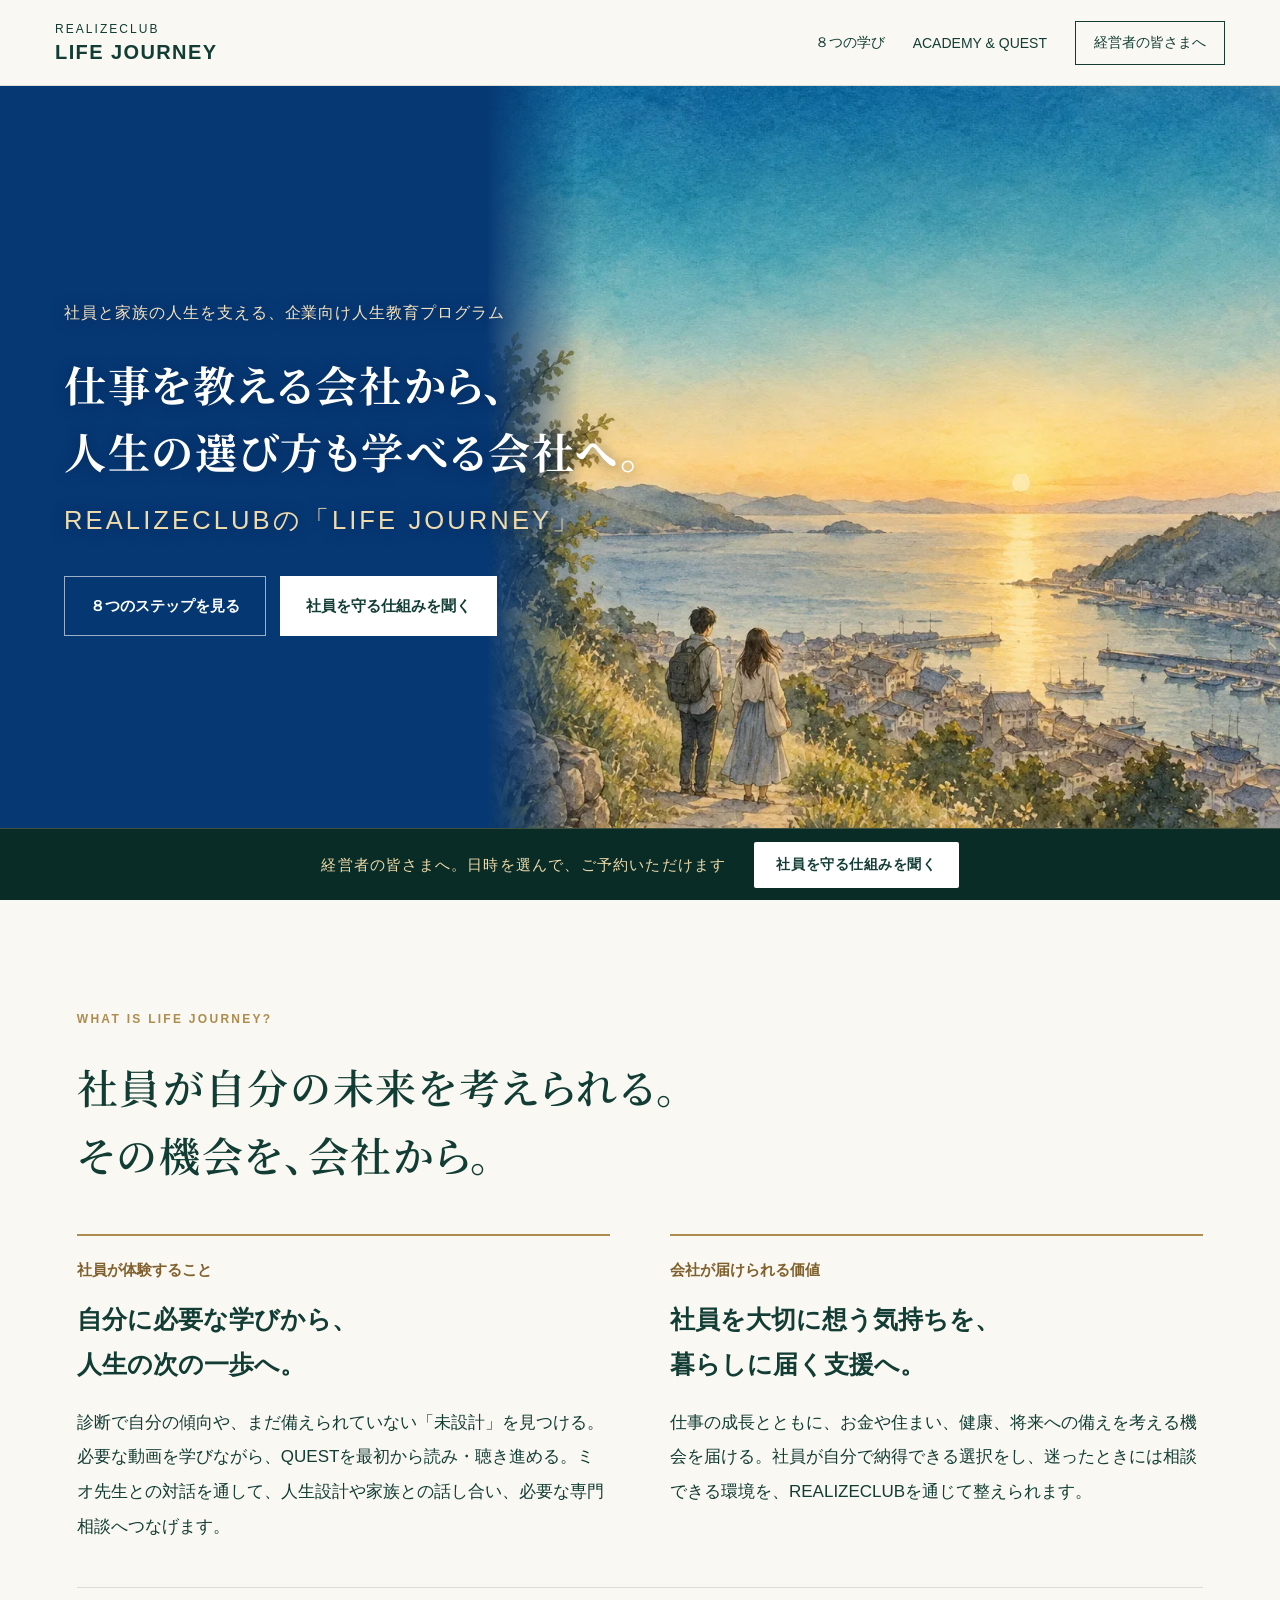
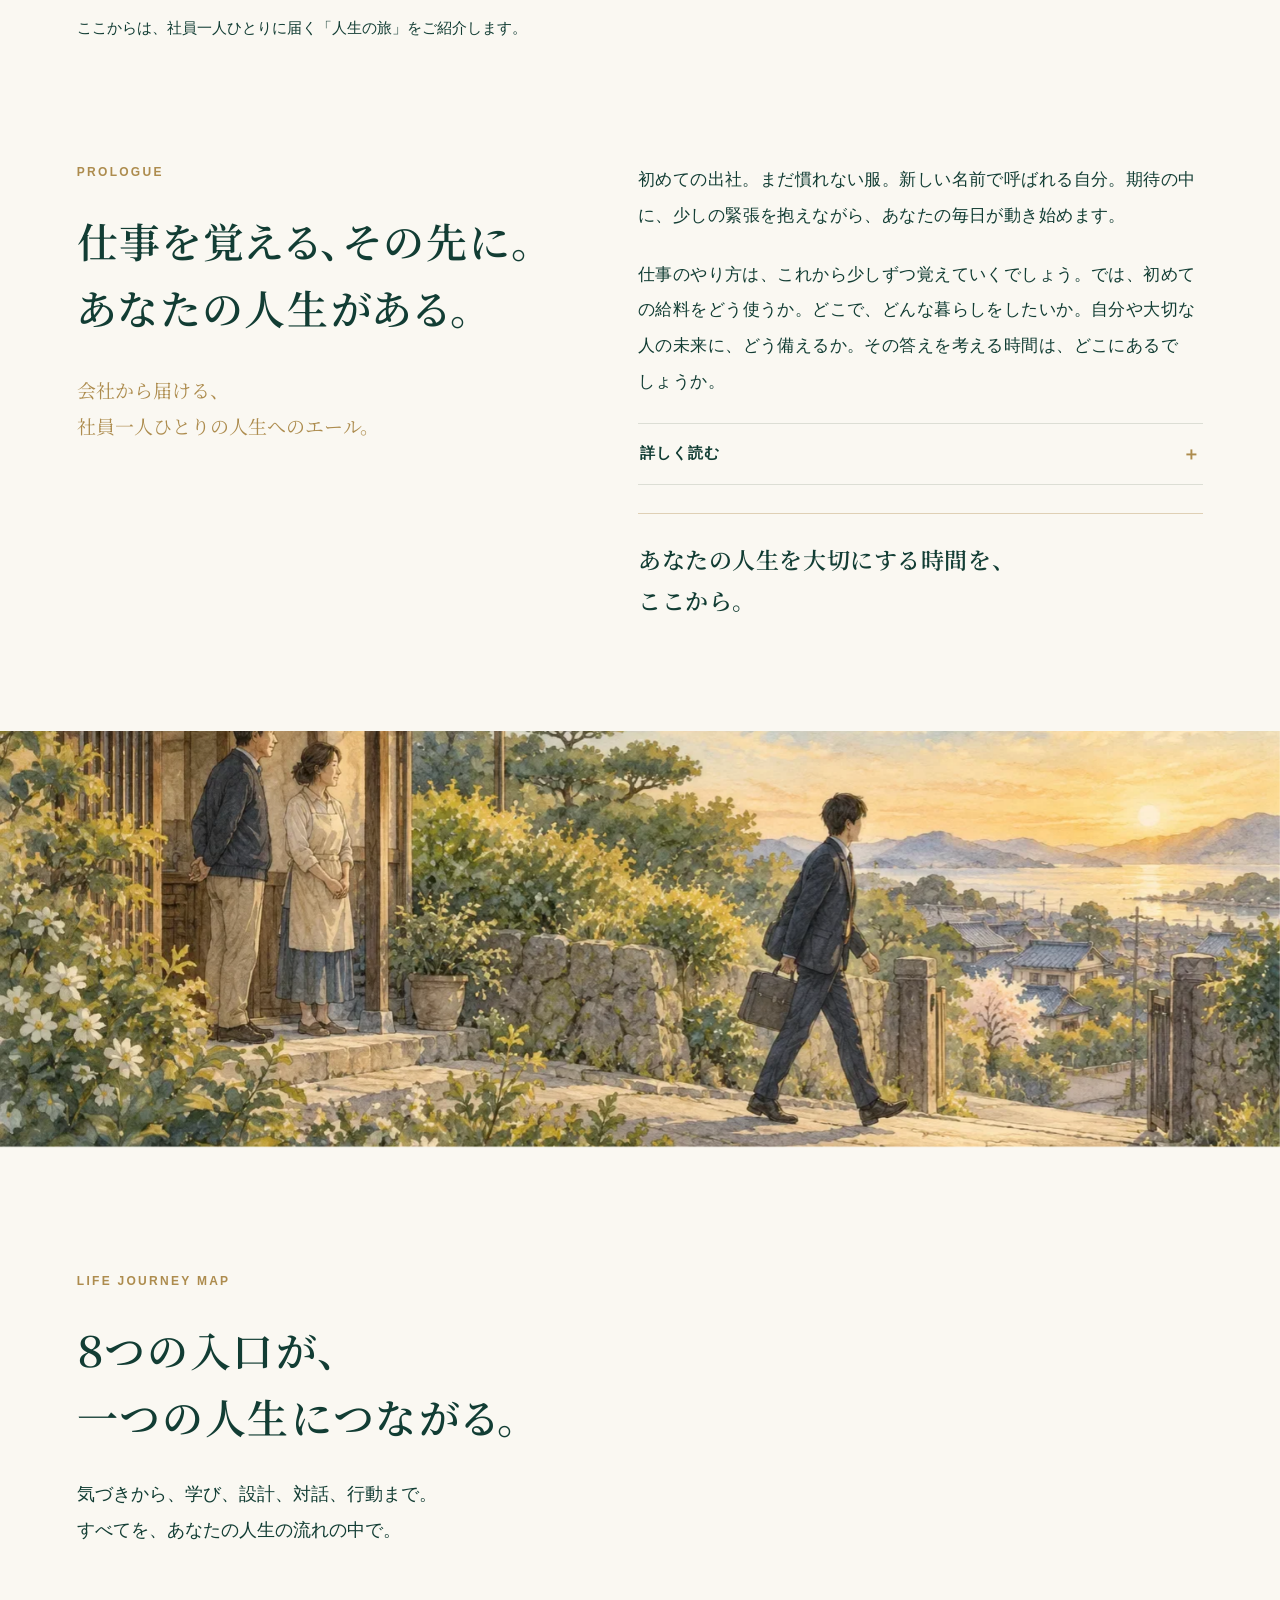
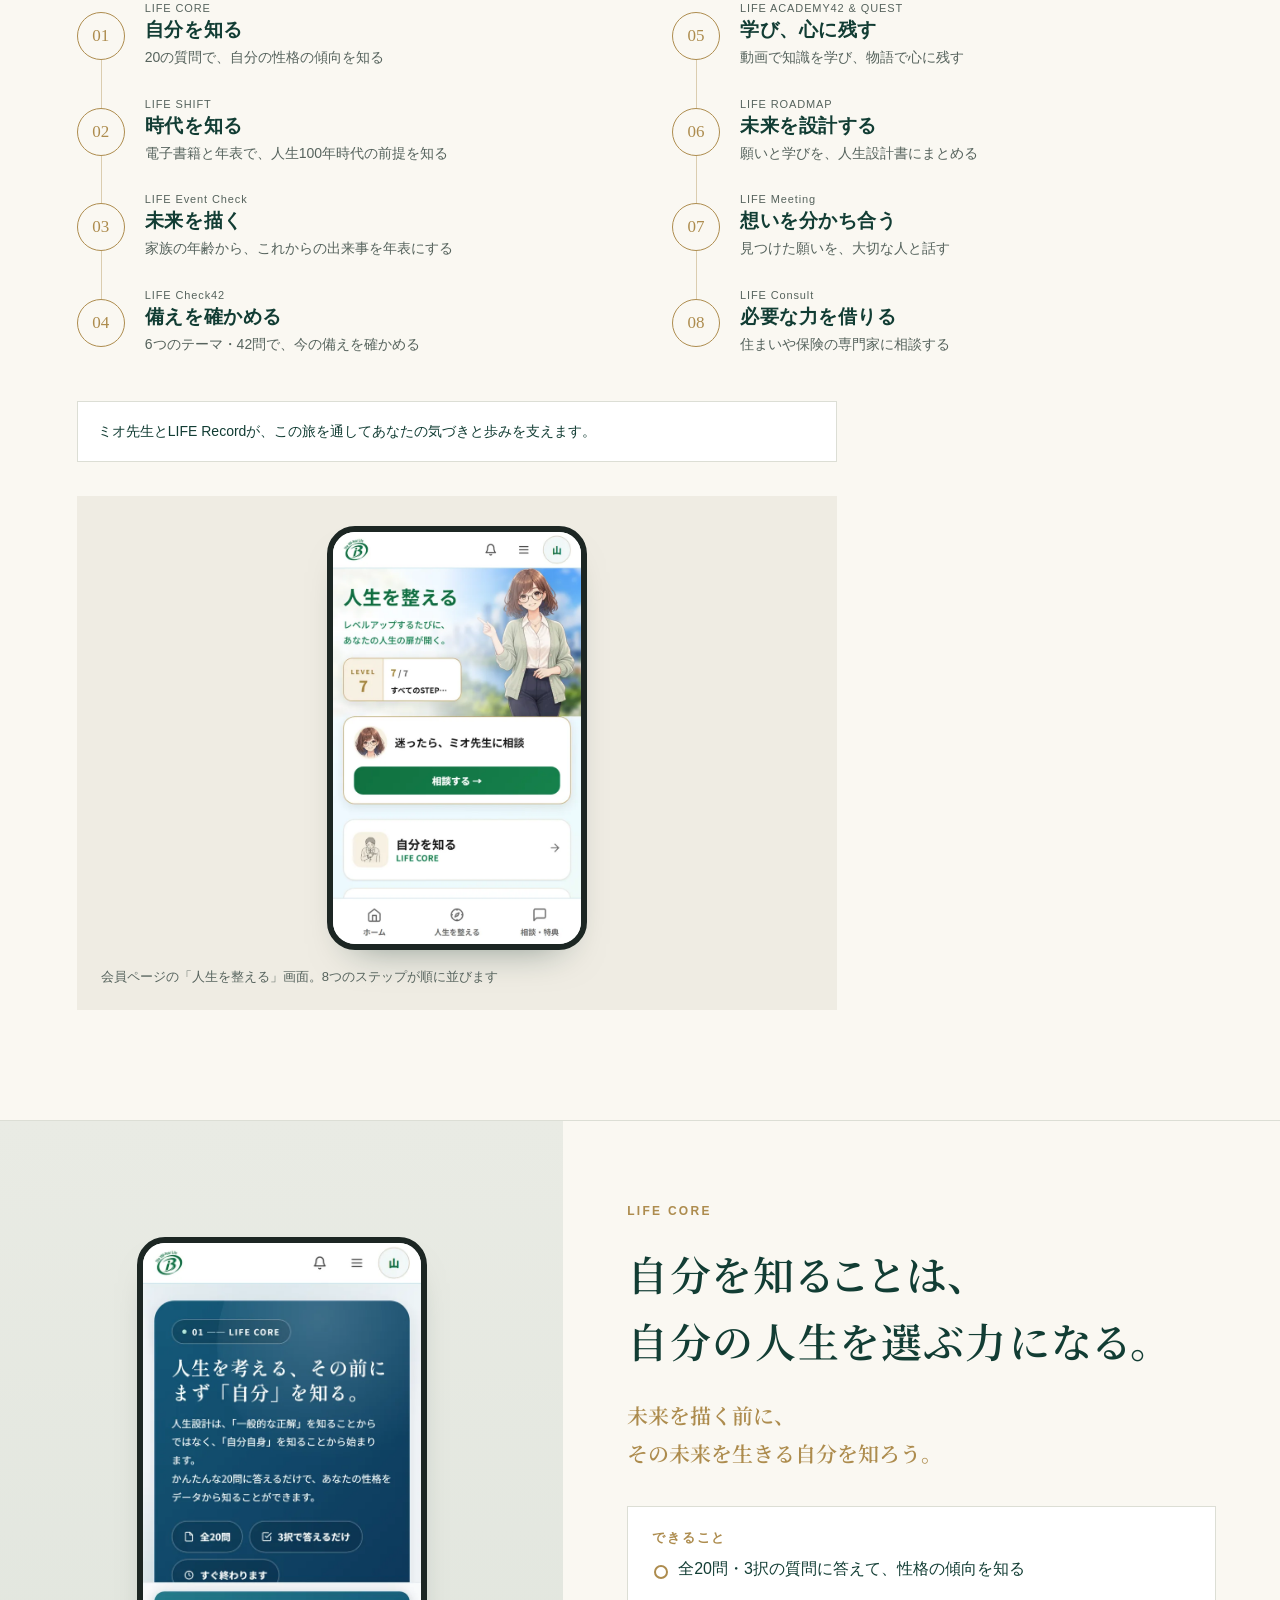
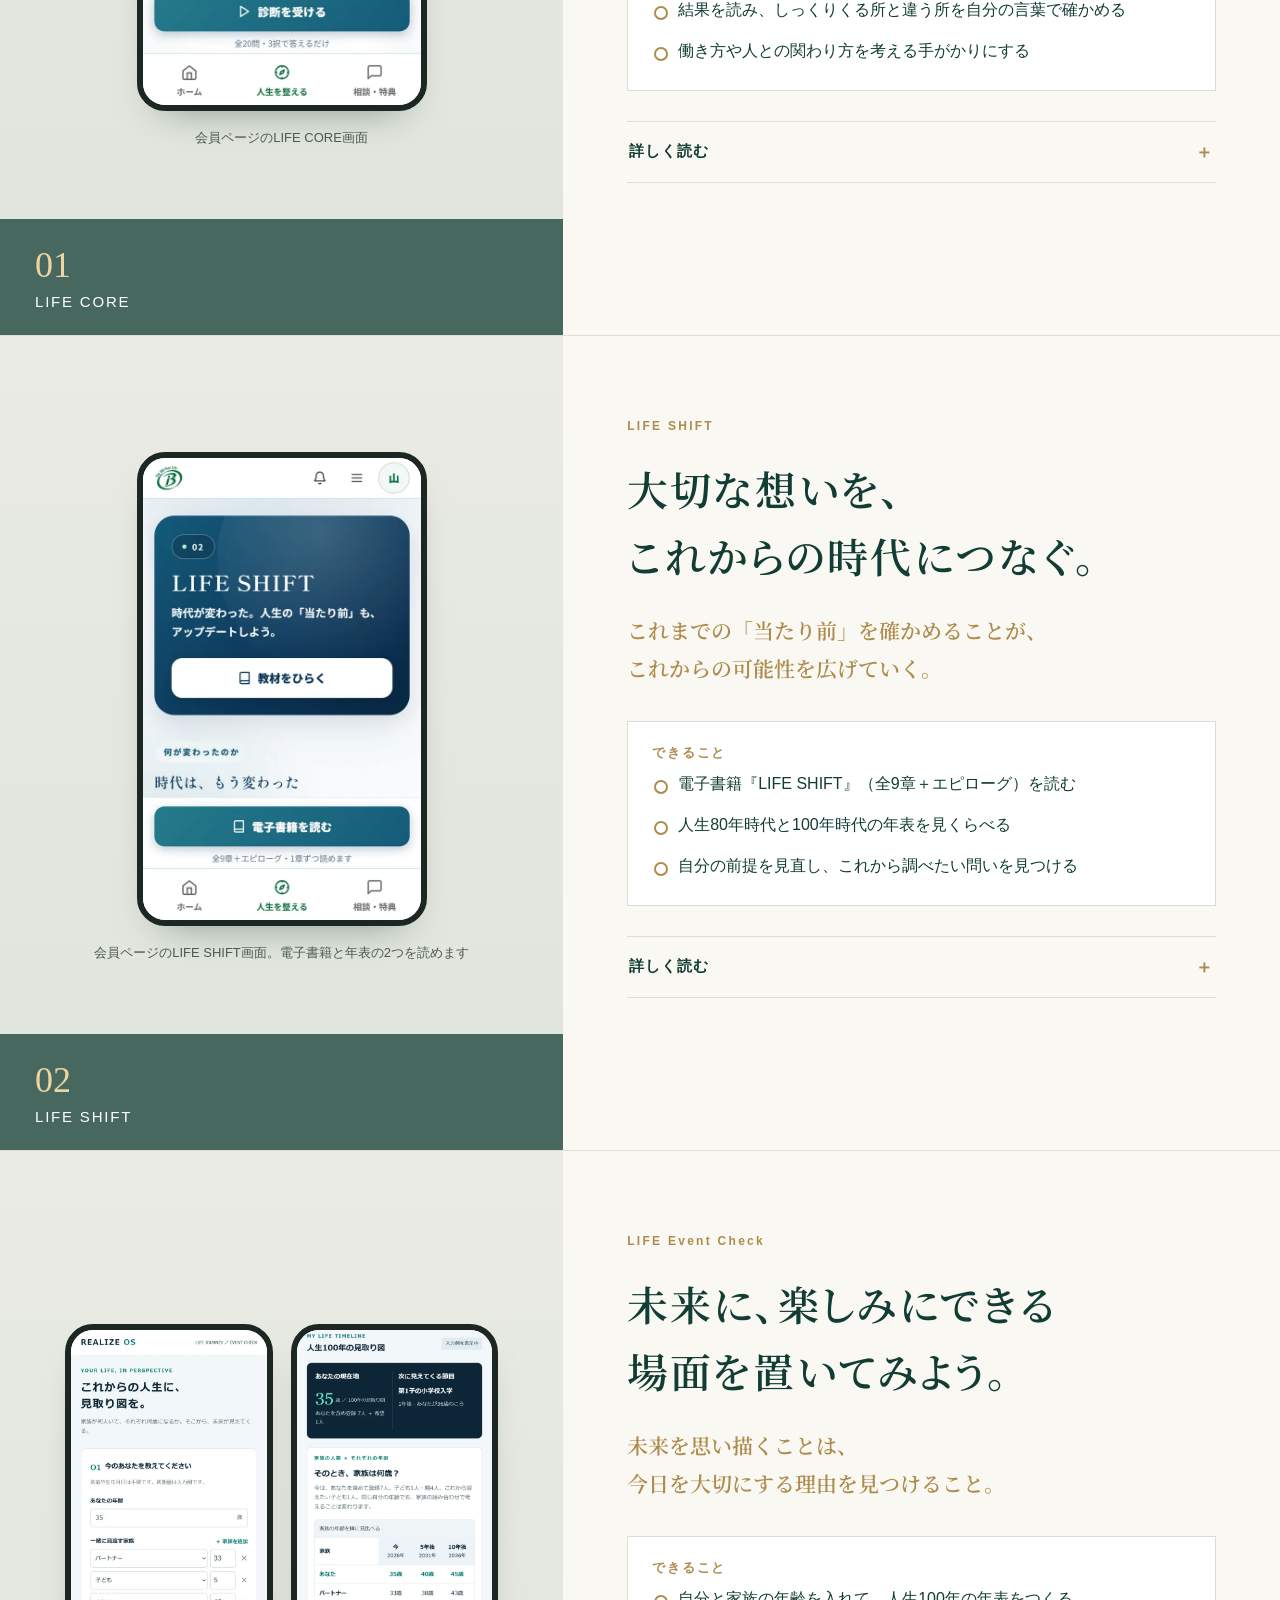
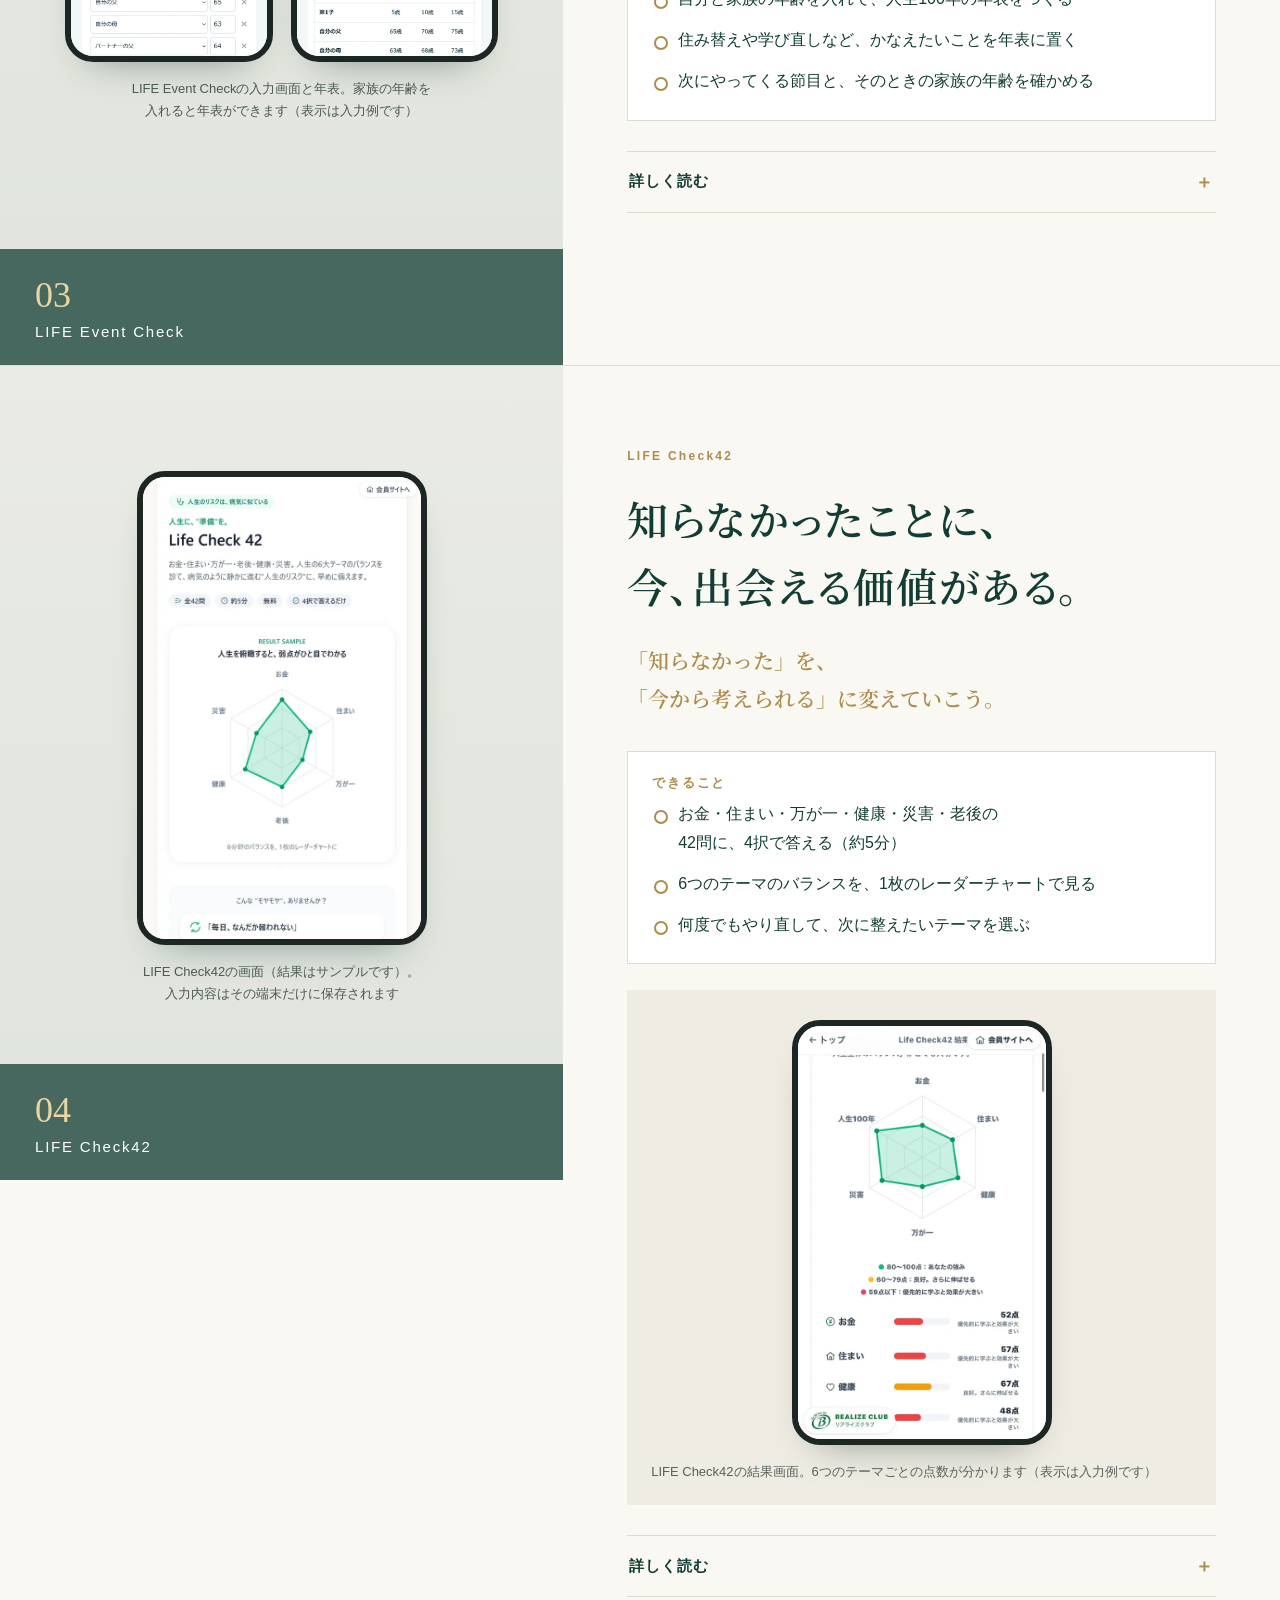
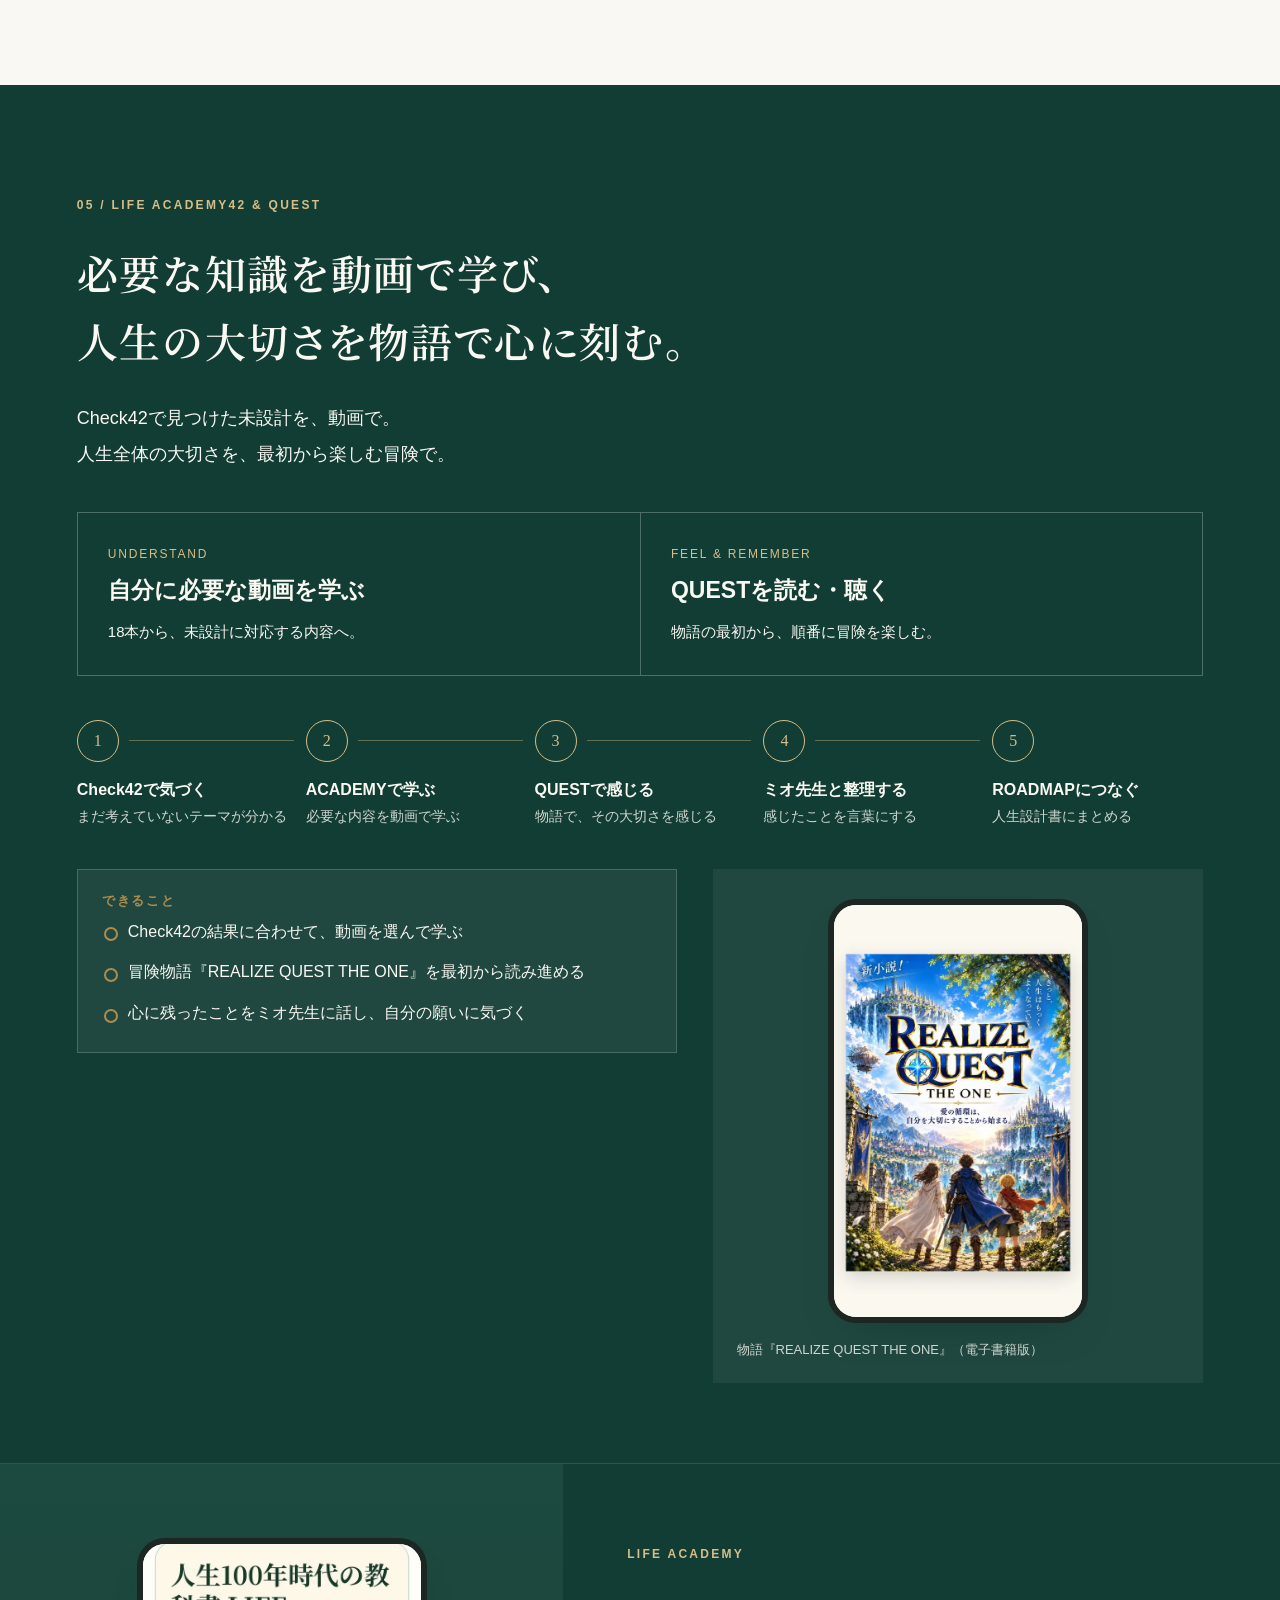
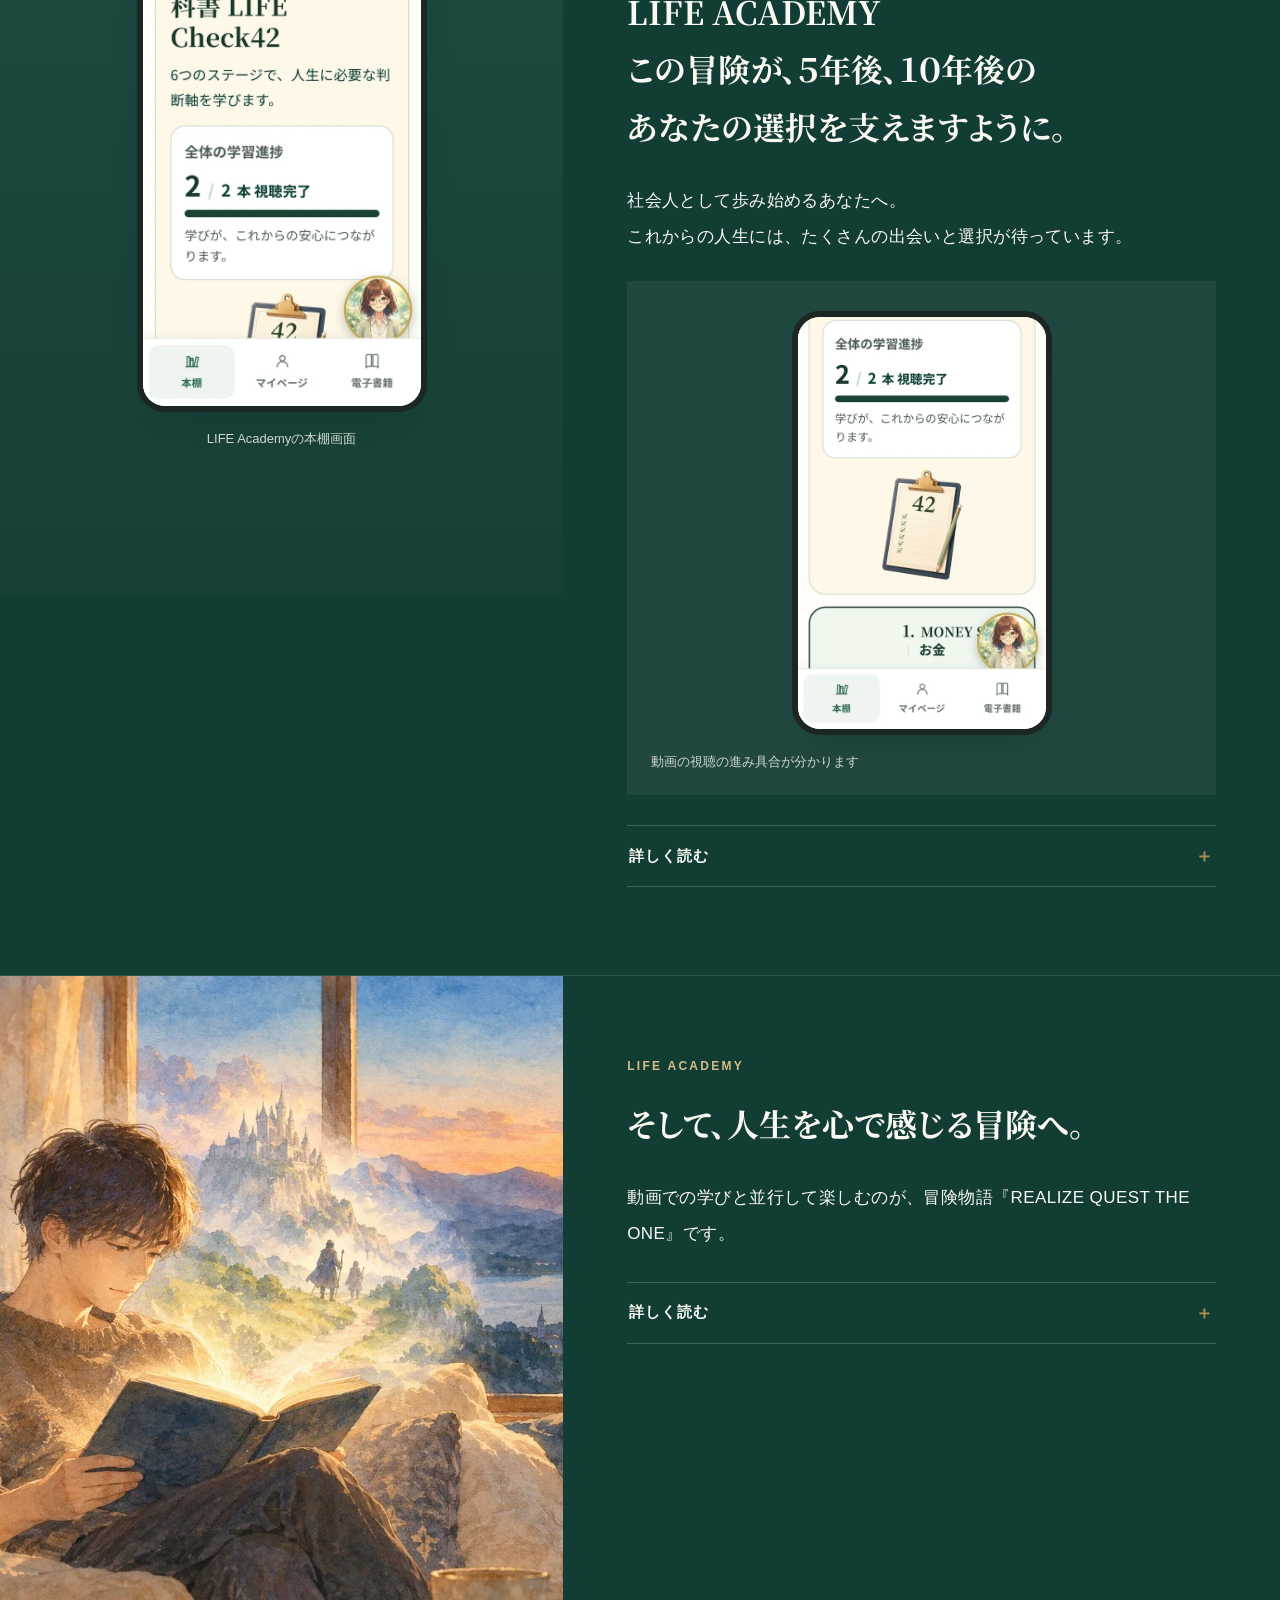
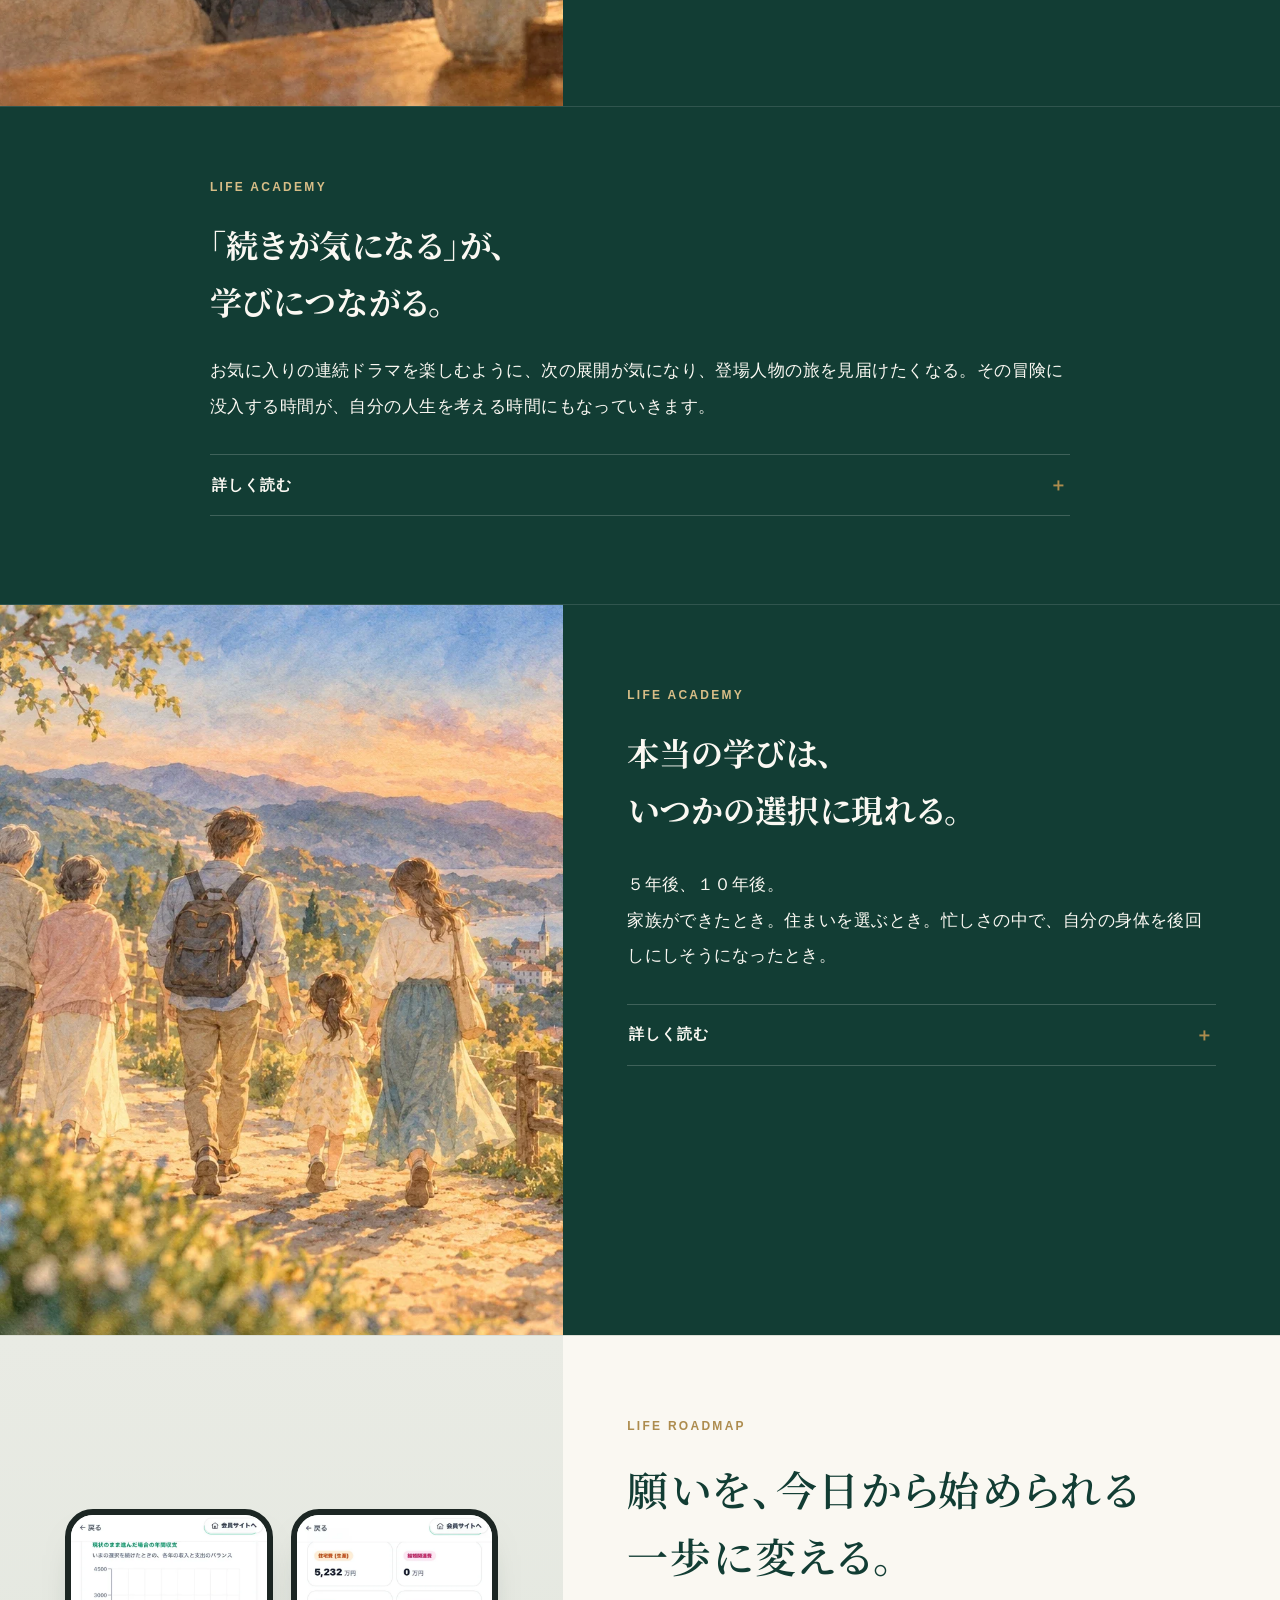
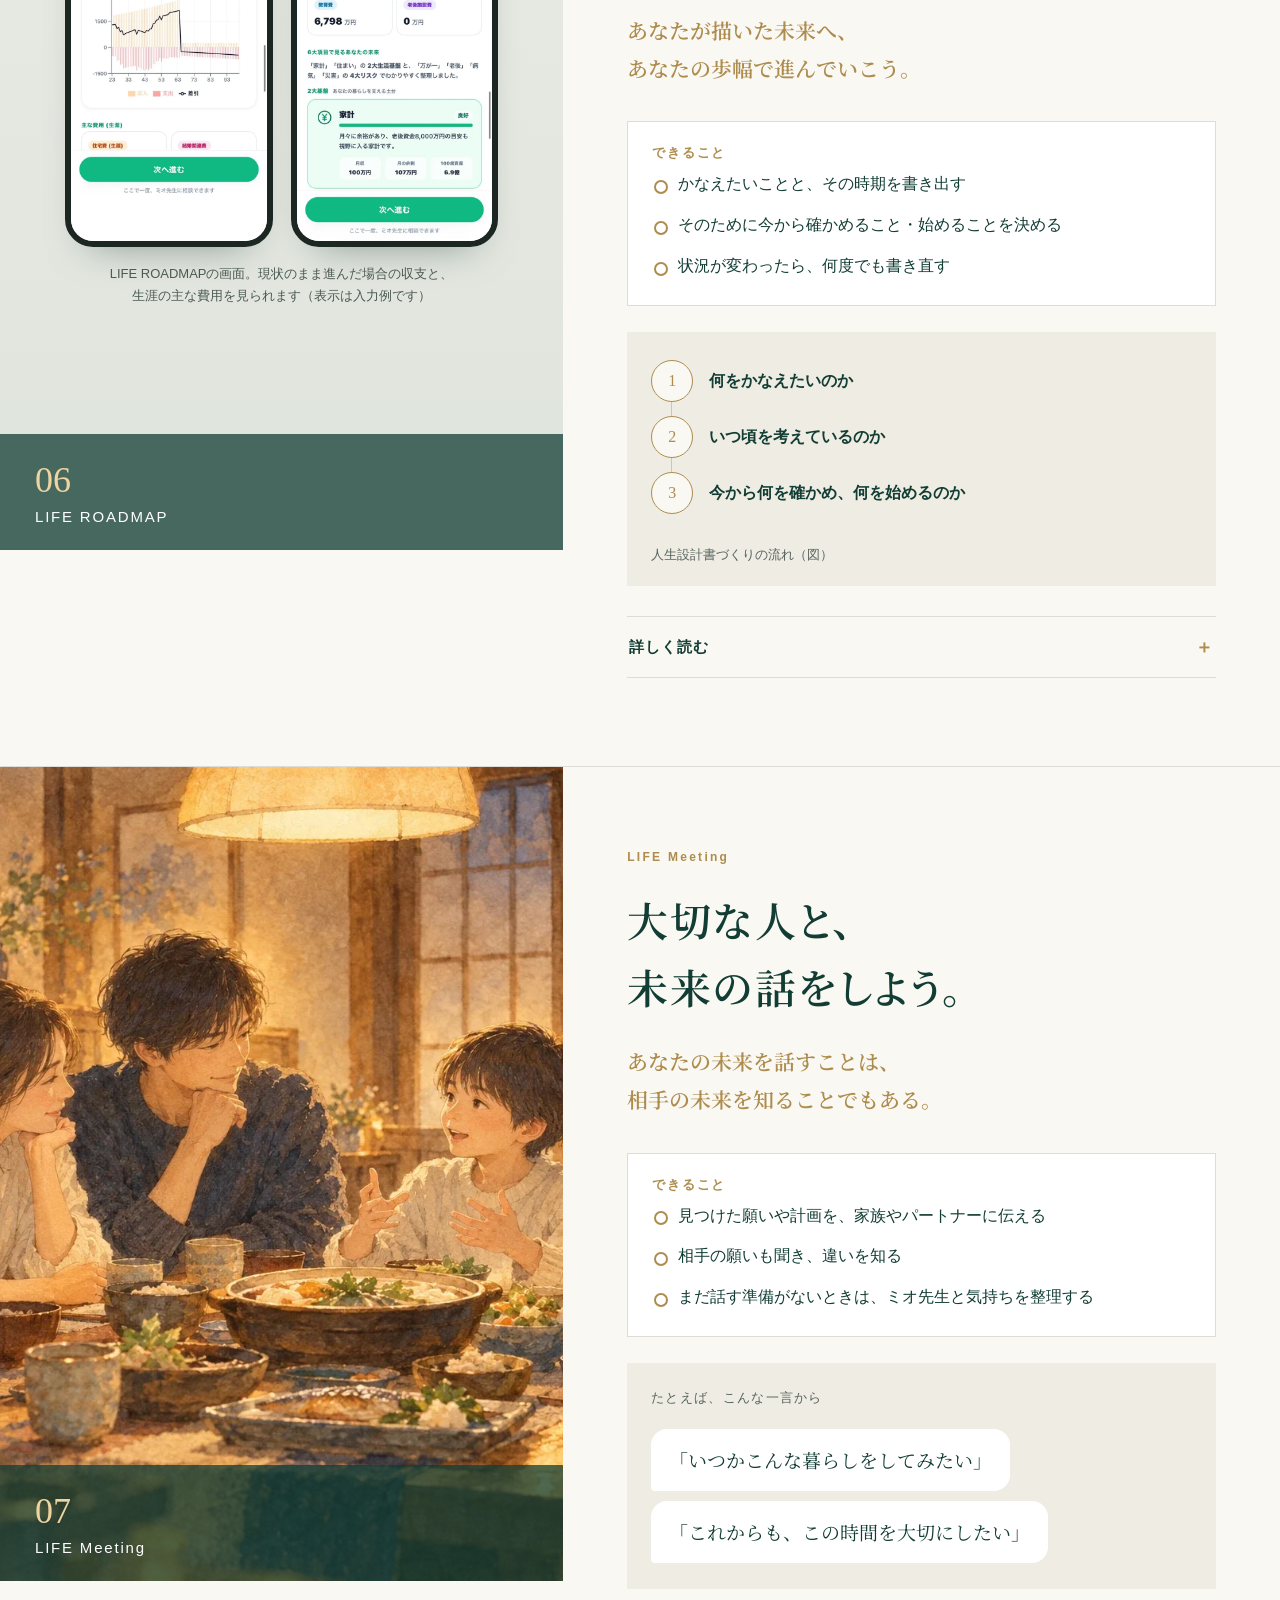
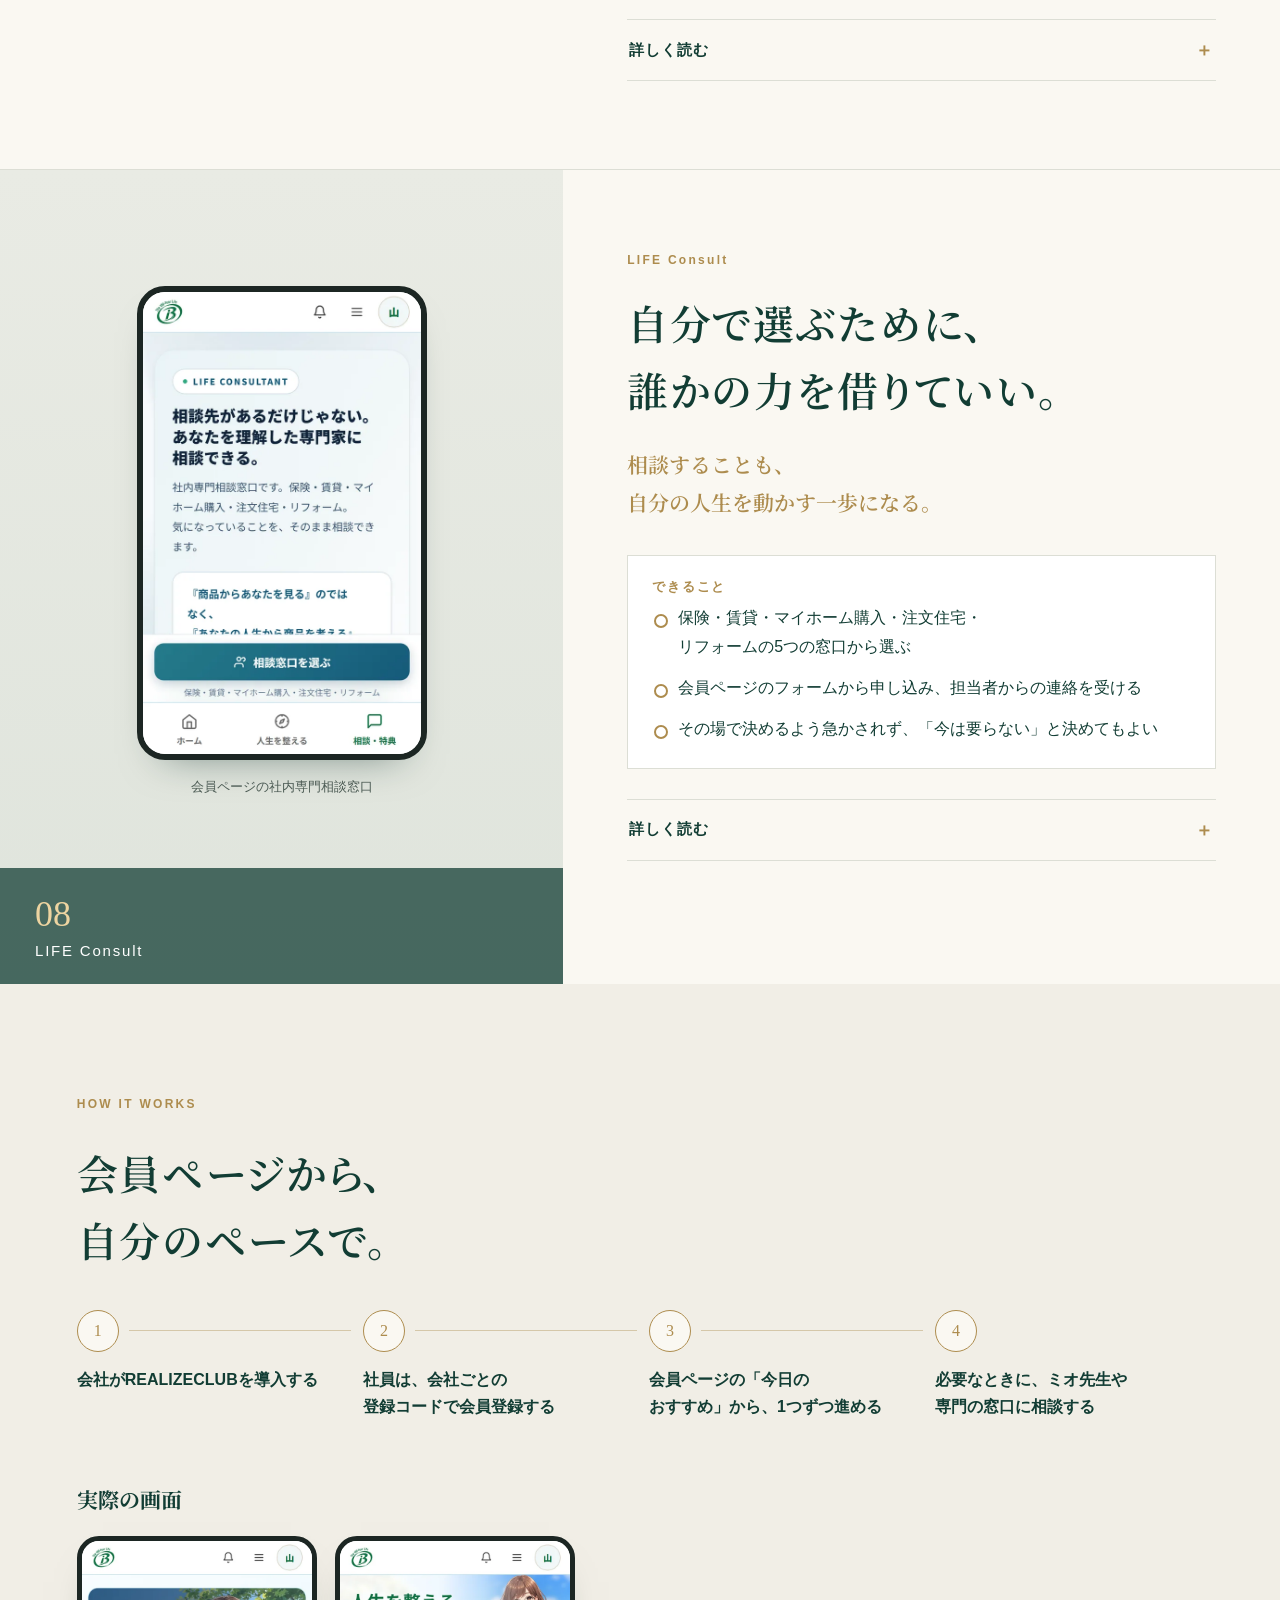
==== commit 72063527: "改善版: ご注意ブロックとディグラム診断の画面を削除・スマホ画面の縦横比を600x998に統一 Co-Authored-By: Claude Opus 5.5 <noreply@anthropic.c" ====
--- a/v2/index.html
+++ b/v2/index.html
@@ -7,7 +7,7 @@
 <link href="https://fonts.googleapis.com/css2?family=Noto+Serif+JP:wght@500;600&amp;display=swap" rel="stylesheet"/>
 <link href="../style.css?v=2" rel="stylesheet"/>
 <link href="../enhance.css?v=18" rel="stylesheet"/>
-<link href="../journey.css?v=9" rel="stylesheet"/>
+<link href="../journey.css?v=10" rel="stylesheet"/>
 <script>document.documentElement.classList.add('js');setTimeout(function(){if(!window.__lj)document.documentElement.classList.remove('js')},2500)</script>
 <script defer="" src="../journey.js?v=1"></script>
 <script defer="" src="../script.js?v=3"></script>
@@ -60,7 +60,7 @@
 <ol class="journey-map"><li class="jm-item"><a class="jm-link" href="#core"><span class="jm-no">01</span><span class="jm-body"><small class="jm-en">LIFE CORE</small><strong class="jm-ja"><w-b>自分を</w-b><w-b>知る</w-b></strong><span class="jm-desc"><w-b>20の</w-b><w-b>質問で、</w-b><w-b>自分の</w-b><w-b>性格の</w-b><w-b>傾向を</w-b><w-b>知る</w-b></span></span></a></li><li class="jm-item"><a class="jm-link" href="#shift"><span class="jm-no">02</span><span class="jm-body"><small class="jm-en">LIFE SHIFT</small><strong class="jm-ja"><w-b>時代を</w-b><w-b>知る</w-b></strong><span class="jm-desc"><w-b>電子書籍と</w-b><w-b>年表で、</w-b><w-b>人生100年時代の</w-b><w-b>前提を</w-b><w-b>知る</w-b></span></span></a></li><li class="jm-item"><a class="jm-link" href="#event"><span class="jm-no">03</span><span class="jm-body"><small class="jm-en">LIFE Event Check</small><strong class="jm-ja"><w-b>未来を</w-b><w-b>描く</w-b></strong><span class="jm-desc"><w-b>家族の</w-b><w-b>年齢から、</w-b><w-b>これからの</w-b><w-b>出来事を</w-b><w-b>年表に</w-b><w-b>する</w-b></span></span></a></li><li class="jm-item"><a class="jm-link" href="#check"><span class="jm-no">04</span><span class="jm-body"><small class="jm-en">LIFE Check42</small><strong class="jm-ja"><w-b>備えを</w-b><w-b>確かめる</w-b></strong><span class="jm-desc"><w-b>6つの</w-b><w-b>テーマ・42問で、</w-b><w-b>今の</w-b><w-b>備えを</w-b><w-b>確かめる</w-b></span></span></a></li><li class="jm-item"><a class="jm-link" href="#academy"><span class="jm-no">05</span><span class="jm-body"><small class="jm-en">LIFE ACADEMY42 &amp; QUEST</small><strong class="jm-ja"><w-b>学び、</w-b><w-b>心に</w-b><w-b>残す</w-b></strong><span class="jm-desc"><w-b>動画で</w-b><w-b>知識を</w-b><w-b>学び、</w-b><w-b>物語で</w-b><w-b>心に</w-b><w-b>残す</w-b></span></span></a></li><li class="jm-item"><a class="jm-link" href="#roadmap"><span class="jm-no">06</span><span class="jm-body"><small class="jm-en">LIFE ROADMAP</small><strong class="jm-ja"><w-b>未来を</w-b><w-b>設計する</w-b></strong><span class="jm-desc"><w-b>願いと</w-b><w-b>学びを、</w-b><w-b>人生設計書に</w-b><w-b>まとめる</w-b></span></span></a></li><li class="jm-item"><a class="jm-link" href="#meeting"><span class="jm-no">07</span><span class="jm-body"><small class="jm-en">LIFE Meeting</small><strong class="jm-ja"><w-b>想いを</w-b><w-b>分かち合う</w-b></strong><span class="jm-desc"><w-b>見つけた</w-b><w-b>願いを、</w-b><w-b>大切な</w-b><w-b>人と</w-b><w-b>話す</w-b></span></span></a></li><li class="jm-item"><a class="jm-link" href="#consult"><span class="jm-no">08</span><span class="jm-body"><small class="jm-en">LIFE Consult</small><strong class="jm-ja"><w-b>必要な</w-b><w-b>力を</w-b><w-b>借りる</w-b></strong><span class="jm-desc"><w-b>住まいや</w-b><w-b>保険の</w-b><w-b>専門家に</w-b><w-b>相談する</w-b></span></span></a></li></ol>
 <p class="contents-note"><w-b>ミオ先生と</w-b><w-b>LIFE Recordが、</w-b><w-b>この</w-b><w-b>旅を</w-b><w-b>通してあなたの</w-b><w-b>気づきと</w-b><w-b>歩みを</w-b><w-b>支えます。</w-b></p><figure class="shot-panel"><div class="phones"><div class="phone"><img alt="会員ページの「人生を整える」画面" decoding="async" height="1298" loading="lazy" src="../shots/journey.webp" width="600"/></div></div><figcaption><w-b>会員ページの</w-b><w-b>「人生を</w-b><w-b>整える」画面。</w-b><w-b>8つの</w-b><w-b>ステップが</w-b><w-b>順に</w-b><w-b>並びます</w-b></figcaption></figure></section>
 <section class="chapter ch" id="core"><div class="ch-head"><p class="eyebrow">LIFE CORE</p><h2 data-fit="" style="--fit:6.899vw;--fit-cap:27px"><w-b>自分を</w-b><w-b>知ることは、</w-b><br/><w-b>自分の</w-b><w-b>人生を</w-b><w-b>選ぶ力に</w-b><w-b>なる。</w-b></h2><p class="pull ch-lead" data-fit="" style="--fit:5.608vw;--fit-cap:19px"><w-b>未来を</w-b><w-b>描く</w-b><w-b>前に、</w-b><br/><w-b>その</w-b><w-b>未来を</w-b><w-b>生きる</w-b><w-b>自分を</w-b><w-b>知ろう。</w-b></p></div><div class="chapter-visual screen-visual"><figure class="shot-panel"><div class="phones"><div class="phone"><img alt="LIFE CORE の画面" decoding="async" height="1298" loading="lazy" src="../shots/core.webp" width="600"/></div></div><figcaption><w-b>会員ページの</w-b><w-b>LIFE CORE画面</w-b></figcaption></figure><div class="photo-label"><span>01</span>
-<p>LIFE CORE</p></div></div><div class="ch-body"><div class="can"><p class="can-label"><w-b>できる</w-b><w-b>こと</w-b></p><ul><li><w-b>全20問・3択の</w-b><w-b>質問に</w-b><w-b>答えて、</w-b><w-b>性格の</w-b><w-b>傾向を</w-b><w-b>知る</w-b></li><li><w-b>結果を</w-b><w-b>読み、</w-b><w-b>しっくりくる所と</w-b><w-b>違う</w-b><w-b>所を</w-b><w-b>自分の</w-b><w-b>言葉で</w-b><w-b>確かめる</w-b></li><li><w-b>働き方や</w-b><w-b>人との</w-b><w-b>関わり方を</w-b><w-b>考える</w-b><w-b>手がかりに</w-b><w-b>する</w-b></li></ul></div><figure class="shot-panel"><div class="phones"><div class="phone"><img alt="ディグラム診断の質問画面" decoding="async" height="1298" loading="lazy" src="../shots/digram-sp.webp" width="600"/></div></div><figcaption><w-b>診断は</w-b><w-b>外部の</w-b><w-b>「ディグラム診断」で</w-b><w-b>受けます</w-b><w-b>（質問画面）</w-b></figcaption></figure><details class="more"><summary><span class="t-open"><w-b>詳しく</w-b><w-b>読む</w-b></span><span class="t-close"><w-b>閉じる</w-b></span></summary><div class="prose"><p><w-b>同じ</w-b><w-b>言葉に</w-b><w-b>励まされる</w-b><w-b>人も</w-b><w-b>いれば、</w-b><w-b>少し</w-b><w-b>苦しくなる</w-b><w-b>人も</w-b><w-b>います。</w-b><w-b>人と</w-b><w-b>話す</w-b><w-b>ことで</w-b><w-b>元気に</w-b><w-b>なる</w-b><w-b>日も、</w-b><w-b>一人で</w-b><w-b>静かに</w-b><w-b>考えたい</w-b><w-b>日も</w-b><w-b>あります。</w-b><w-b>あなたには、</w-b><w-b>あなたの</w-b><w-b>感じ方が</w-b><w-b>あります。</w-b></p><p><w-b>新しい</w-b><w-b>環境に</w-b><w-b>入ると、</w-b><w-b>周りに</w-b><w-b>合わせようと</w-b><w-b>頑張る</w-b><w-b>ことが</w-b><w-b>増えるかもしれません。</w-b><w-b>そんな</w-b><w-b>とき、</w-b><w-b>自分が</w-b><w-b>どんな</w-b><w-b>場面で</w-b><w-b>力を</w-b><w-b>発揮し、</w-b><w-b>どんな</w-b><w-b>ことに</w-b><w-b>無理を</w-b><w-b>しやすいかを</w-b><w-b>知っていると、</w-b><w-b>自分との</w-b><w-b>付き合い方を</w-b><w-b>考えやすくなります。</w-b></p><p><w-b>LIFE COREでは、</w-b><w-b>性格の</w-b><w-b>傾向を</w-b><w-b>示す波形と、</w-b><w-b>これまでの</w-b><w-b>経験を</w-b><w-b>手がかりに、</w-b><w-b>自分を</w-b><w-b>見つめます。</w-b><w-b>結果を</w-b><w-b>読んでしっくりくる</w-b><w-b>ところも、</w-b><w-b>違うと</w-b><w-b>感じる</w-b><w-b>ところも、</w-b><w-b>あなた</w-b><w-b>自身の</w-b><w-b>言葉で</w-b><w-b>確かめていきます。</w-b></p><p><w-b>「頼まれると</w-b><w-b>断れない」</w-b><w-b>「考えてから</w-b><w-b>動く</w-b><w-b>ほうが</w-b><w-b>安心する」</w-b><w-b>「誰かの</w-b><w-b>役に</w-b><w-b>立てると</w-b><w-b>うれしい」。</w-b><w-b>そうした</w-b><w-b>気づきは、</w-b><w-b>働き方、</w-b><w-b>人との</w-b><w-b>関わり方、</w-b><w-b>暮らし方を</w-b><w-b>選ぶ手がかりに</w-b><w-b>なります。</w-b><w-b>傾向は、</w-b><w-b>可能性を</w-b><w-b>決めつける</w-b><w-b>ものではありません。</w-b></p><p><w-b>自分を</w-b><w-b>理解する</w-b><w-b>ことは、</w-b><w-b>相手にも</w-b><w-b>自分と</w-b><w-b>違う</w-b><w-b>感じ方が</w-b><w-b>あると</w-b><w-b>気づく</w-b><w-b>入口です。</w-b><w-b>なぜ</w-b><w-b>伝わらないのだろうと</w-b><w-b>思った</w-b><w-b>とき、</w-b><w-b>相手の</w-b><w-b>受け取り方を</w-b><w-b>想像する</w-b><w-b>余地が</w-b><w-b>生まれます。</w-b></p><p><w-b>この</w-b><w-b>旅の</w-b><w-b>最初に、</w-b><w-b>自分の</w-b><w-b>声を</w-b><w-b>聞く。</w-b><w-b>そこに、</w-b><w-b>これから</w-b><w-b>何を</w-b><w-b>大切に</w-b><w-b>して</w-b><w-b>生きるかを</w-b><w-b>考える</w-b><w-b>土台が</w-b><w-b>あります。</w-b></p></div></details></div></section>
+<p>LIFE CORE</p></div></div><div class="ch-body"><div class="can"><p class="can-label"><w-b>できる</w-b><w-b>こと</w-b></p><ul><li><w-b>全20問・3択の</w-b><w-b>質問に</w-b><w-b>答えて、</w-b><w-b>性格の</w-b><w-b>傾向を</w-b><w-b>知る</w-b></li><li><w-b>結果を</w-b><w-b>読み、</w-b><w-b>しっくりくる所と</w-b><w-b>違う</w-b><w-b>所を</w-b><w-b>自分の</w-b><w-b>言葉で</w-b><w-b>確かめる</w-b></li><li><w-b>働き方や</w-b><w-b>人との</w-b><w-b>関わり方を</w-b><w-b>考える</w-b><w-b>手がかりに</w-b><w-b>する</w-b></li></ul></div><details class="more"><summary><span class="t-open"><w-b>詳しく</w-b><w-b>読む</w-b></span><span class="t-close"><w-b>閉じる</w-b></span></summary><div class="prose"><p><w-b>同じ</w-b><w-b>言葉に</w-b><w-b>励まされる</w-b><w-b>人も</w-b><w-b>いれば、</w-b><w-b>少し</w-b><w-b>苦しくなる</w-b><w-b>人も</w-b><w-b>います。</w-b><w-b>人と</w-b><w-b>話す</w-b><w-b>ことで</w-b><w-b>元気に</w-b><w-b>なる</w-b><w-b>日も、</w-b><w-b>一人で</w-b><w-b>静かに</w-b><w-b>考えたい</w-b><w-b>日も</w-b><w-b>あります。</w-b><w-b>あなたには、</w-b><w-b>あなたの</w-b><w-b>感じ方が</w-b><w-b>あります。</w-b></p><p><w-b>新しい</w-b><w-b>環境に</w-b><w-b>入ると、</w-b><w-b>周りに</w-b><w-b>合わせようと</w-b><w-b>頑張る</w-b><w-b>ことが</w-b><w-b>増えるかもしれません。</w-b><w-b>そんな</w-b><w-b>とき、</w-b><w-b>自分が</w-b><w-b>どんな</w-b><w-b>場面で</w-b><w-b>力を</w-b><w-b>発揮し、</w-b><w-b>どんな</w-b><w-b>ことに</w-b><w-b>無理を</w-b><w-b>しやすいかを</w-b><w-b>知っていると、</w-b><w-b>自分との</w-b><w-b>付き合い方を</w-b><w-b>考えやすくなります。</w-b></p><p><w-b>LIFE COREでは、</w-b><w-b>性格の</w-b><w-b>傾向を</w-b><w-b>示す波形と、</w-b><w-b>これまでの</w-b><w-b>経験を</w-b><w-b>手がかりに、</w-b><w-b>自分を</w-b><w-b>見つめます。</w-b><w-b>結果を</w-b><w-b>読んでしっくりくる</w-b><w-b>ところも、</w-b><w-b>違うと</w-b><w-b>感じる</w-b><w-b>ところも、</w-b><w-b>あなた</w-b><w-b>自身の</w-b><w-b>言葉で</w-b><w-b>確かめていきます。</w-b></p><p><w-b>「頼まれると</w-b><w-b>断れない」</w-b><w-b>「考えてから</w-b><w-b>動く</w-b><w-b>ほうが</w-b><w-b>安心する」</w-b><w-b>「誰かの</w-b><w-b>役に</w-b><w-b>立てると</w-b><w-b>うれしい」。</w-b><w-b>そうした</w-b><w-b>気づきは、</w-b><w-b>働き方、</w-b><w-b>人との</w-b><w-b>関わり方、</w-b><w-b>暮らし方を</w-b><w-b>選ぶ手がかりに</w-b><w-b>なります。</w-b><w-b>傾向は、</w-b><w-b>可能性を</w-b><w-b>決めつける</w-b><w-b>ものではありません。</w-b></p><p><w-b>自分を</w-b><w-b>理解する</w-b><w-b>ことは、</w-b><w-b>相手にも</w-b><w-b>自分と</w-b><w-b>違う</w-b><w-b>感じ方が</w-b><w-b>あると</w-b><w-b>気づく</w-b><w-b>入口です。</w-b><w-b>なぜ</w-b><w-b>伝わらないのだろうと</w-b><w-b>思った</w-b><w-b>とき、</w-b><w-b>相手の</w-b><w-b>受け取り方を</w-b><w-b>想像する</w-b><w-b>余地が</w-b><w-b>生まれます。</w-b></p><p><w-b>この</w-b><w-b>旅の</w-b><w-b>最初に、</w-b><w-b>自分の</w-b><w-b>声を</w-b><w-b>聞く。</w-b><w-b>そこに、</w-b><w-b>これから</w-b><w-b>何を</w-b><w-b>大切に</w-b><w-b>して</w-b><w-b>生きるかを</w-b><w-b>考える</w-b><w-b>土台が</w-b><w-b>あります。</w-b></p></div></details></div></section>
 <section class="chapter ch" id="shift"><div class="ch-head"><p class="eyebrow">LIFE SHIFT</p><h2 data-fit="" style="--fit:7.802vw;--fit-cap:27px"><w-b>大切な</w-b><w-b>想いを、</w-b><br/><w-b>これからの</w-b><w-b>時代に</w-b><w-b>つなぐ。</w-b></h2><p class="pull ch-lead"><w-b>これまでの</w-b><w-b>「当たり前」を</w-b><w-b>確かめる</w-b><w-b>ことが、</w-b><br/><w-b>これからの</w-b><w-b>可能性を</w-b><w-b>広げていく。</w-b></p></div><div class="chapter-visual screen-visual"><figure class="shot-panel"><div class="phones"><div class="phone"><img alt="LIFE SHIFT の画面" decoding="async" height="1298" loading="lazy" src="../shots/shift.webp" width="600"/></div></div><figcaption><w-b>会員ページの</w-b><w-b>LIFE SHIFT画面。</w-b><w-b>電子書籍と</w-b><w-b>年表の</w-b><w-b>2つを</w-b><w-b>読めます</w-b></figcaption></figure><div class="photo-label"><span>02</span>
 <p>LIFE SHIFT</p></div></div><div class="ch-body"><div class="can"><p class="can-label"><w-b>できる</w-b><w-b>こと</w-b></p><ul><li><w-b>電子書籍</w-b><w-b>『LIFE SHIFT』</w-b><w-b>（全9章＋エピローグ）を</w-b><w-b>読む</w-b></li><li><w-b>人生80年時代と</w-b><w-b>100年時代の</w-b><w-b>年表を</w-b><w-b>見くらべる</w-b></li><li><w-b>自分の</w-b><w-b>前提を</w-b><w-b>見直し、</w-b><w-b>これから</w-b><w-b>調べたい</w-b><w-b>問いを</w-b><w-b>見つける</w-b></li></ul></div><details class="more"><summary><span class="t-open"><w-b>詳しく</w-b><w-b>読む</w-b></span><span class="t-close"><w-b>閉じる</w-b></span></summary><div class="prose"><p><w-b>「こう</w-b><w-b>しておけば</w-b><w-b>安心だよ」。</w-b><w-b>家族や</w-b><w-b>身近な</w-b><w-b>大人から、</w-b><w-b>そんな</w-b><w-b>言葉を</w-b><w-b>受け取ってきたかもしれません。</w-b><w-b>その</w-b><w-b>言葉には、</w-b><w-b>あなたに</w-b><w-b>幸せに</w-b><w-b>なってほしいという</w-b><w-b>願いが</w-b><w-b>込められていたはずです。</w-b></p><p><w-b>その</w-b><w-b>願いを</w-b><w-b>大切に</w-b><w-b>しながら、</w-b><w-b>方法は</w-b><w-b>今の</w-b><w-b>暮らしに</w-b><w-b>照らして</w-b><w-b>考える</w-b><w-b>必要が</w-b><w-b>あります。</w-b><w-b>働き方、</w-b><w-b>暮らしに</w-b><w-b>かかる</w-b><w-b>お金、</w-b><w-b>家族の</w-b><w-b>あり方。</w-b><w-b>そして、</w-b><w-b>人生の</w-b><w-b>後半に</w-b><w-b>どんな</w-b><w-b>時間を</w-b><w-b>過ごすのか。</w-b><w-b>自分が</w-b><w-b>生きる</w-b><w-b>条件を</w-b><w-b>知ることが、</w-b><w-b>未来の</w-b><w-b>準備に</w-b><w-b>つながります。</w-b></p><p><w-b>LIFE SHIFTは、</w-b><w-b>人生100年時代という</w-b><w-b>長い</w-b><w-b>時間軸から、</w-b><w-b>自分の</w-b><w-b>前提を</w-b><w-b>見直す</w-b><w-b>機会です。</w-b><w-b>学校を</w-b><w-b>出て、</w-b><w-b>働いて、</w-b><w-b>退職する。</w-b><w-b>その</w-b><w-b>先にも</w-b><w-b>続く</w-b><w-b>人生まで、</w-b><w-b>視野を</w-b><w-b>広げていきます。</w-b></p><p><w-b>「周りも</w-b><w-b>そうしているから」</w-b><w-b>「いつか</w-b><w-b>何とか</w-b><w-b>なるから」。</w-b><w-b>普段は</w-b><w-b>立ち止まらない</w-b><w-b>考え方に</w-b><w-b>ついて、</w-b><w-b>今の</w-b><w-b>自分にも</w-b><w-b>合うだろうかと</w-b><w-b>問い直してみる。</w-b><w-b>分からない</w-b><w-b>ことは、</w-b><w-b>これから</w-b><w-b>調べる</w-b><w-b>問いに</w-b><w-b>してかまいません。</w-b></p><p><w-b>早く</w-b><w-b>気づけば、</w-b><w-b>少し</w-b><w-b>ずつ準備する</w-b><w-b>時間を</w-b><w-b>持てます。</w-b><w-b>学ぶこと、</w-b><w-b>習慣を</w-b><w-b>整える</w-b><w-b>こと、</w-b><w-b>誰かに</w-b><w-b>相談する</w-b><w-b>こと。</w-b><w-b>今日の</w-b><w-b>小さな</w-b><w-b>選択を、</w-b><w-b>未来の</w-b><w-b>自分の</w-b><w-b>ために</w-b><w-b>使えるようになります。</w-b></p><p><w-b>時代を</w-b><w-b>知るのは、</w-b><w-b>自分の</w-b><w-b>願いを</w-b><w-b>実現する</w-b><w-b>ためです。</w-b><w-b>受け継いだ愛情を、</w-b><w-b>これからの</w-b><w-b>自分に</w-b><w-b>合った</w-b><w-b>選び方へ</w-b><w-b>つないで</w-b><w-b>いきましょう。</w-b></p></div></details></div></section>
 <section class="chapter ch" id="event"><div class="ch-head"><p class="eyebrow">LIFE Event Check</p><h2><w-b>未来に、</w-b><w-b>楽しみに</w-b><w-b>できる</w-b><br/><w-b>場面を</w-b><w-b>置いてみよう。</w-b></h2><p class="pull ch-lead" data-fit="" style="--fit:4.674vw;--fit-cap:19px"><w-b>未来を</w-b><w-b>思い描く</w-b><w-b>ことは、</w-b><br/><w-b>今日を</w-b><w-b>大切に</w-b><w-b>する</w-b><w-b>理由を</w-b><w-b>見つける</w-b><w-b>こと。</w-b></p></div><div class="chapter-visual screen-visual"><figure class="shot-panel pair"><div class="phones"><div class="phone"><img alt="LIFE Event Check の入力画面" decoding="async" height="1298" loading="lazy" src="../shots/event-input.webp" width="600"/></div><div class="phone"><img alt="LIFE Event Check の年表" decoding="async" height="1298" loading="lazy" src="../shots/event-timeline.webp" width="600"/></div></div><figcaption><w-b>LIFE Event Checkの</w-b><w-b>入力画面と</w-b><w-b>年表。</w-b><w-b>家族の</w-b><w-b>年齢を</w-b><w-b>入れると</w-b><w-b>年表が</w-b><w-b>できます</w-b><w-b>（表示は</w-b><w-b>入力例です）</w-b></figcaption></figure><div class="photo-label"><span>03</span>
@@ -109,11 +109,6 @@
 <div class="mio-card"><h3><w-b>ミオ先生に</w-b><w-b>相談できる</w-b><w-b>こと</w-b></h3><ul>
 <li><w-b>診断結果の</w-b><w-b>言葉の</w-b><w-b>意味</w-b></li><li><w-b>家計の</w-b><w-b>見直しを、</w-b><w-b>どこから</w-b><w-b>始めるか</w-b></li>
 <li><w-b>どの</w-b><w-b>動画から</w-b><w-b>学ぶか</w-b></li><li><w-b>家族に</w-b><w-b>どう</w-b><w-b>話すか</w-b></li></ul></div>
-<div class="mio-card note"><h3><w-b>ご注意</w-b></h3><ul>
-<li><w-b>ミオ先生は</w-b><w-b>外部の</w-b><w-b>生成AIサービス</w-b><w-b>（ChatGPT）で</w-b><w-b>動いています。</w-b><w-b>氏名・住所・</w-b><w-b>電話番号・</w-b><w-b>口座番号は</w-b><w-b>入力せず、</w-b><w-b>「40代・共働き・子ども</w-b><w-b>2人」のように</w-b><w-b>条件だけを</w-b><w-b>伝えてください。</w-b></li>
-<li><w-b>ミオ先生は</w-b><w-b>AIの</w-b><w-b>案内役です。</w-b><w-b>契約や</w-b><w-b>手続きの</w-b><w-b>具体的な</w-b><w-b>相談は、</w-b><w-b>専門の</w-b><w-b>窓口の</w-b><w-b>担当者が</w-b><w-b>受けます。</w-b></li>
-<li><w-b>診断や</w-b><w-b>学びの</w-b><w-b>内容は、</w-b><w-b>ご自身で</w-b><w-b>決める</w-b><w-b>ための</w-b><w-b>材料です。</w-b><w-b>特定の</w-b><w-b>商品の</w-b><w-b>購入や</w-b><w-b>契約を</w-b><w-b>すすめる</w-b><w-b>ものではありません。</w-b></li>
-</ul></div>
 </div>
 </div></section>
 <section class="faq section" id="faq">
--- a/journey.css
+++ b/journey.css
@@ -252,3 +252,5 @@
   .screen-visual .phone{max-height:calc(100svh - 330px)}
   .screen-visual .phone img{height:100%;object-fit:cover;object-position:top}
 }
+/* ご注意を外したので、ミオ先生のカードは1枚 */
+.mio-grid{grid-template-columns:minmax(0,560px)}
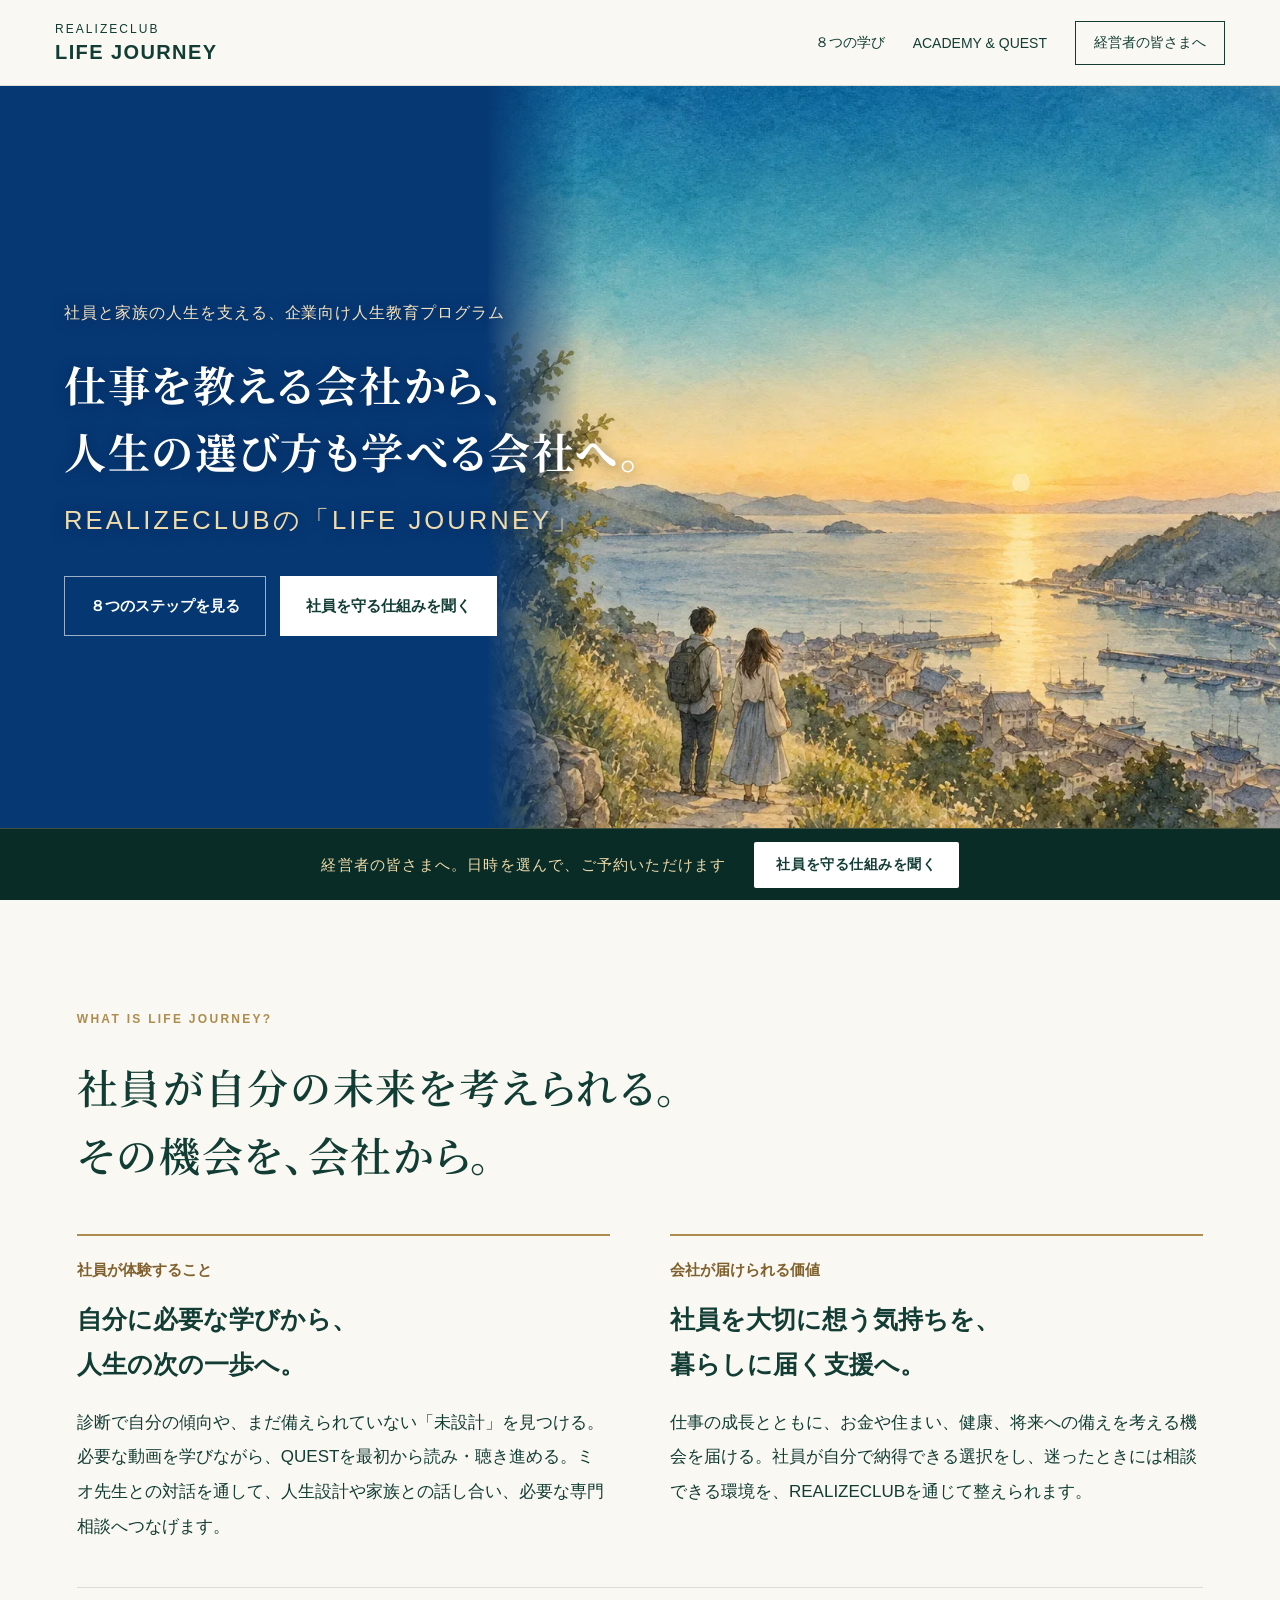
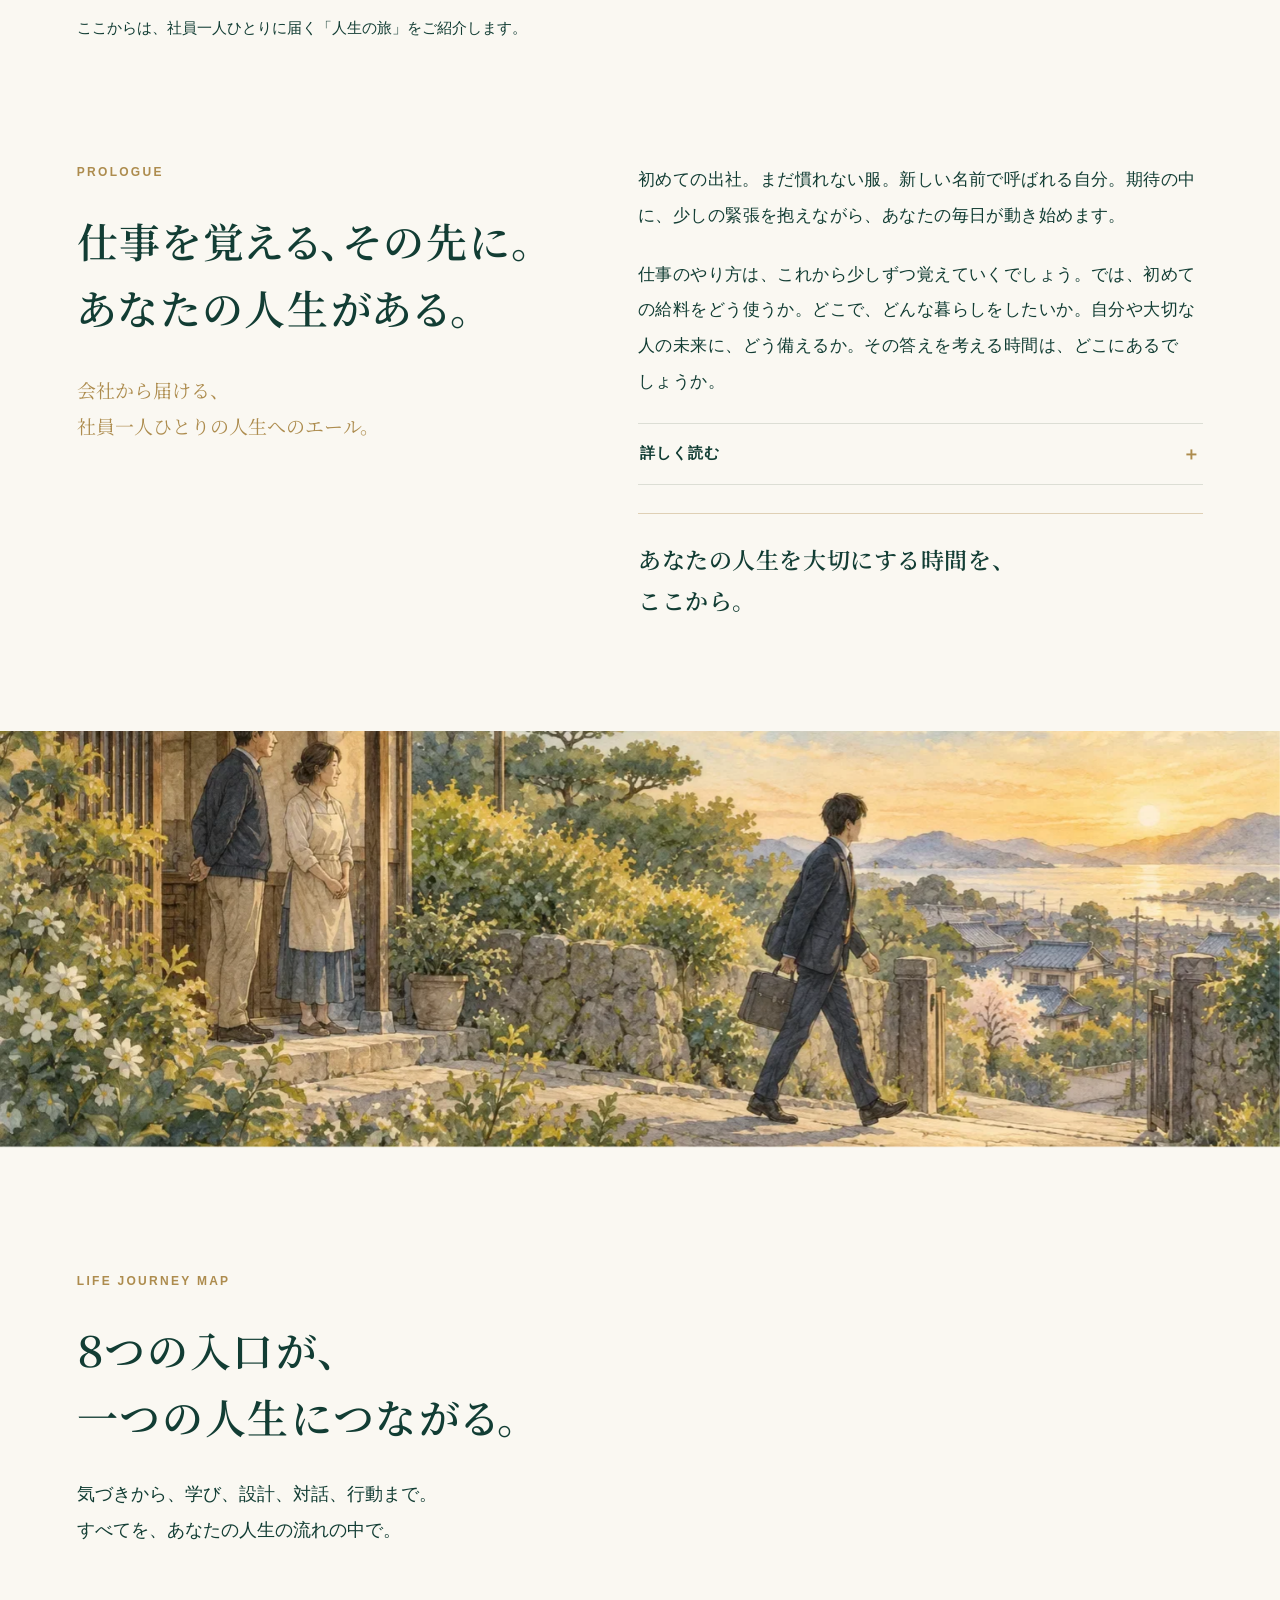
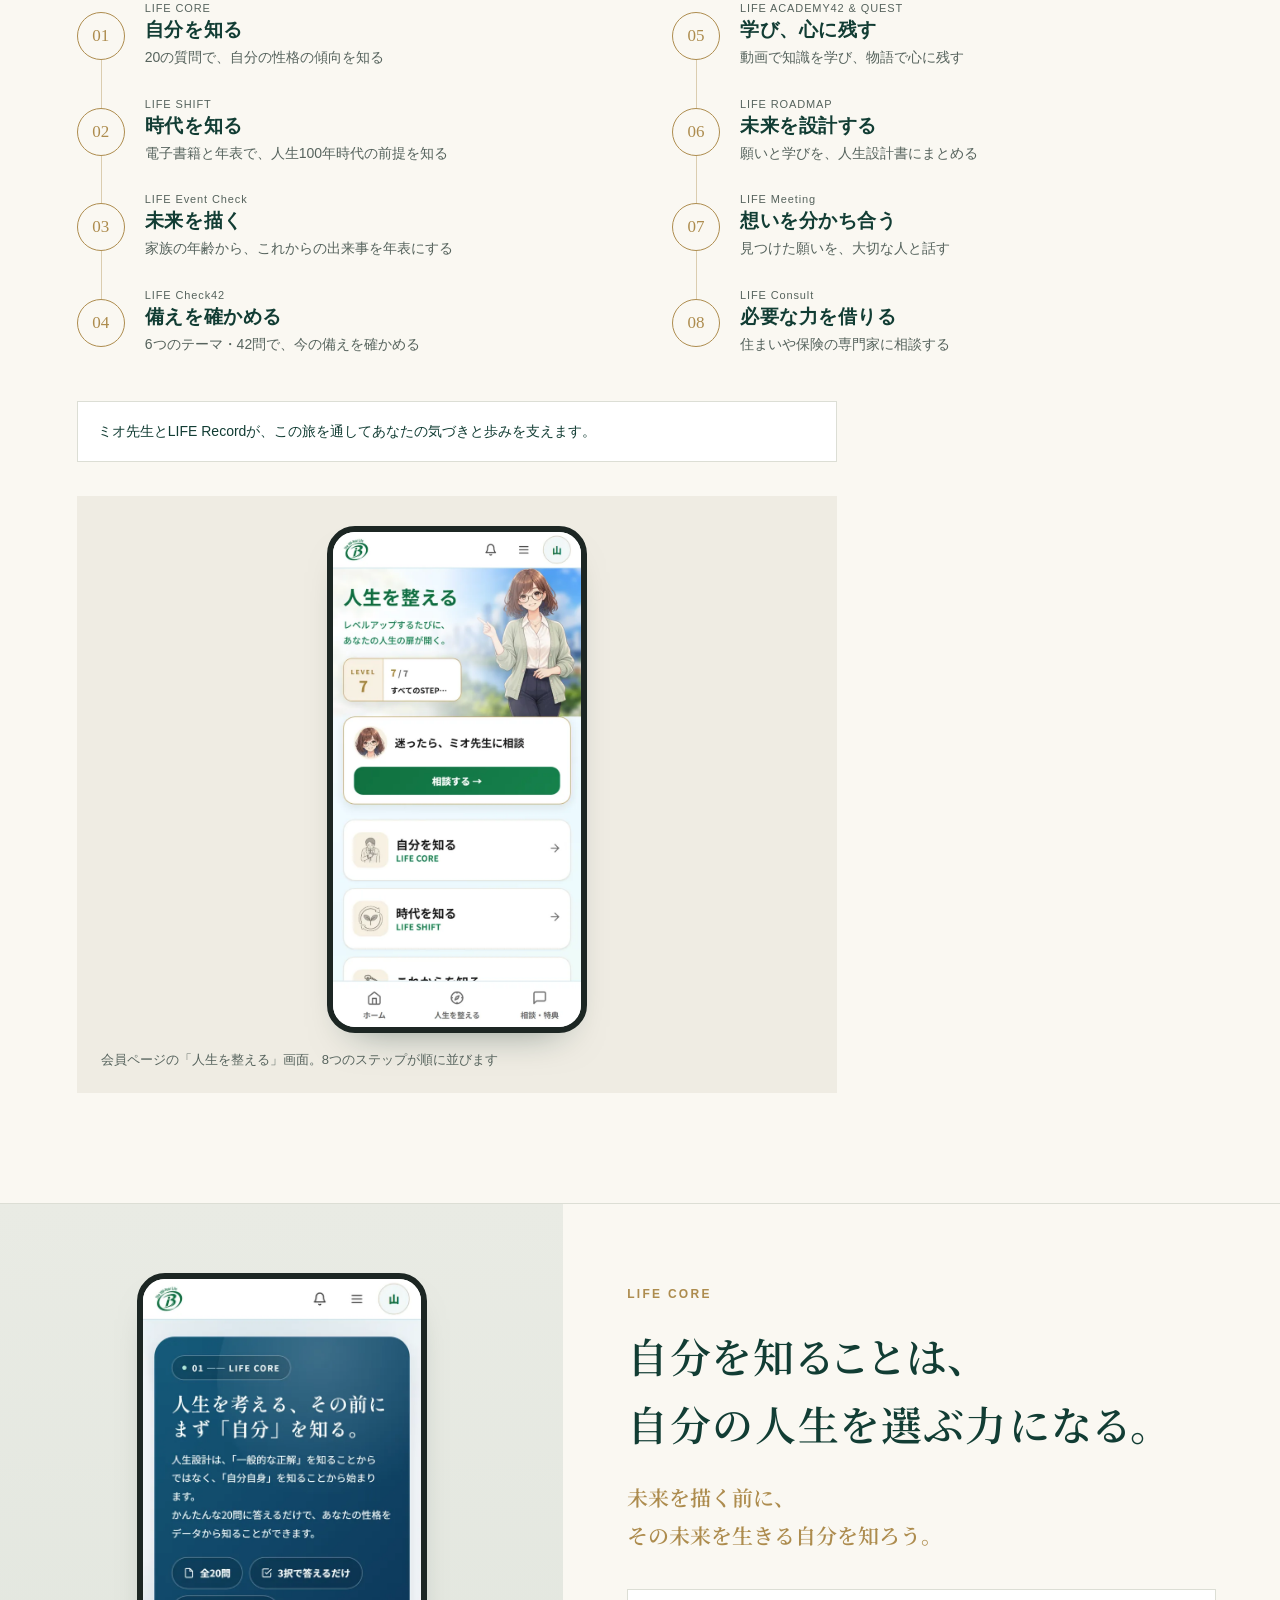
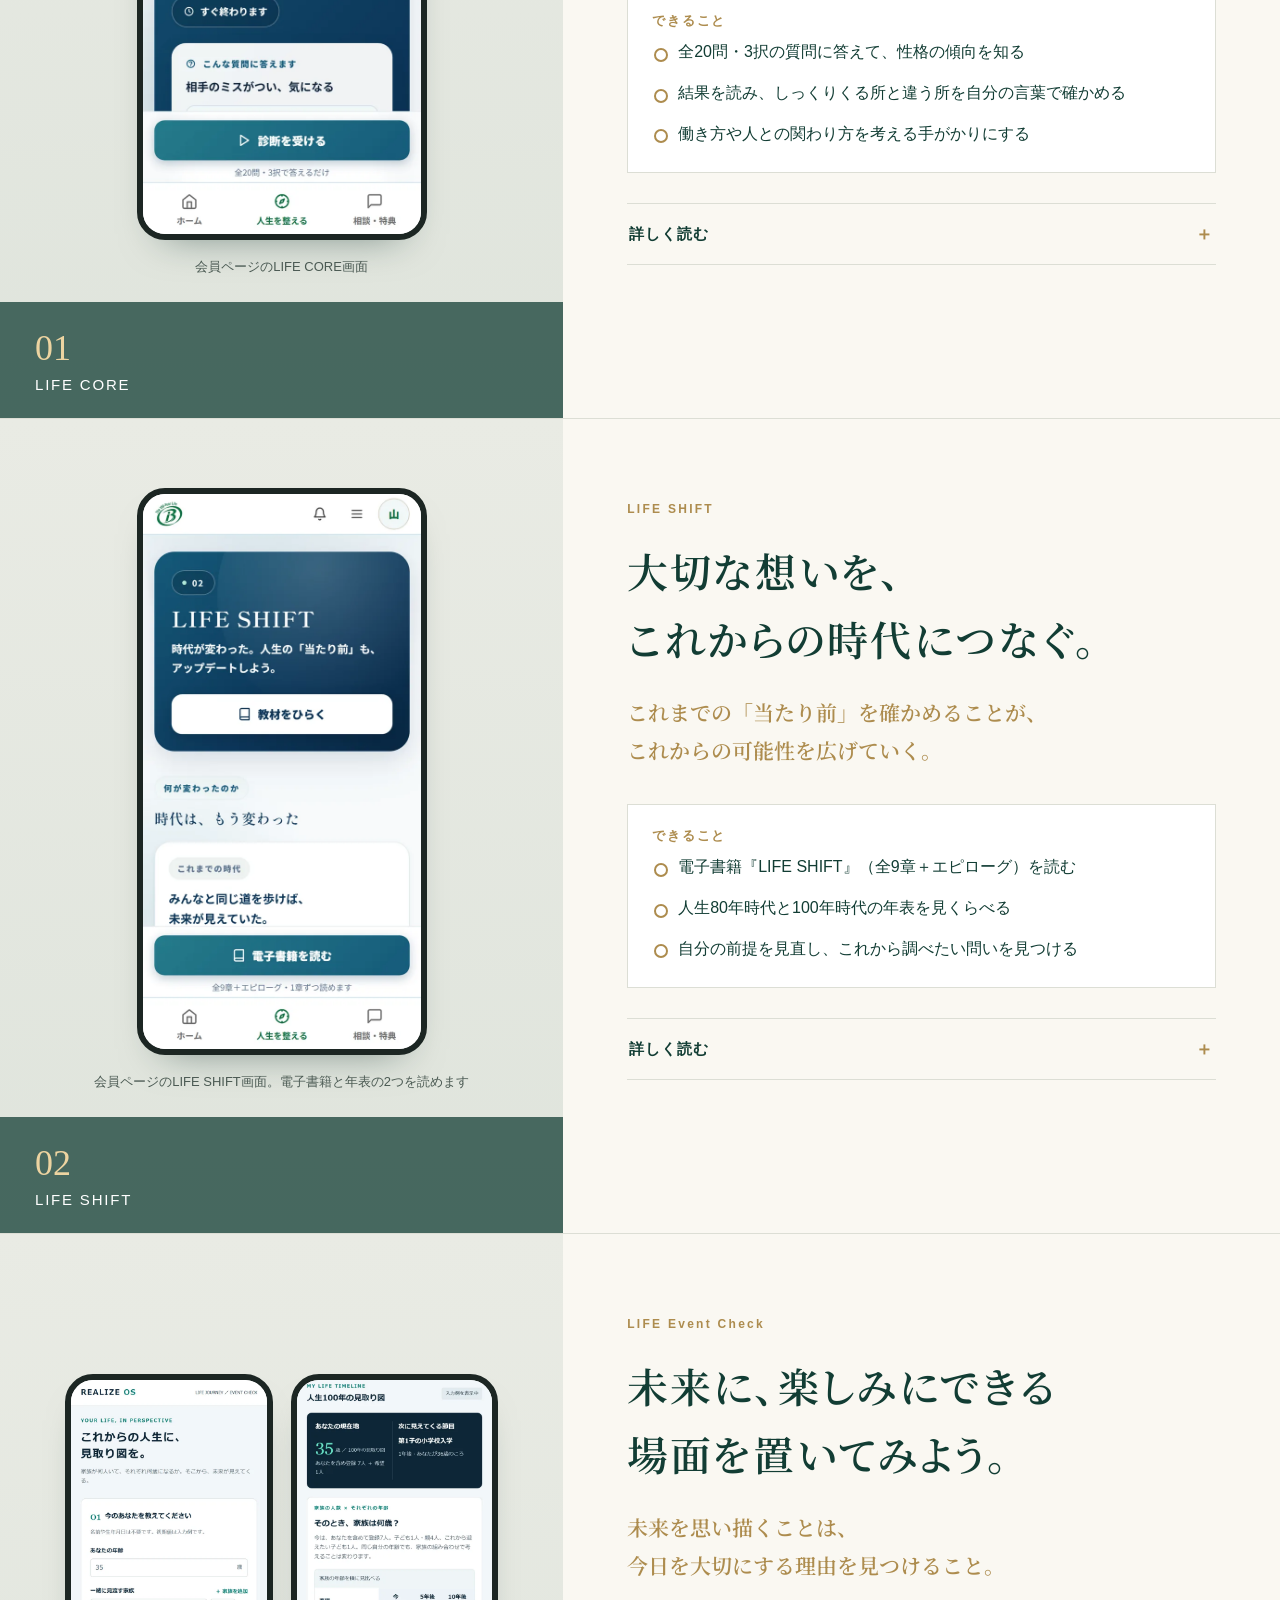
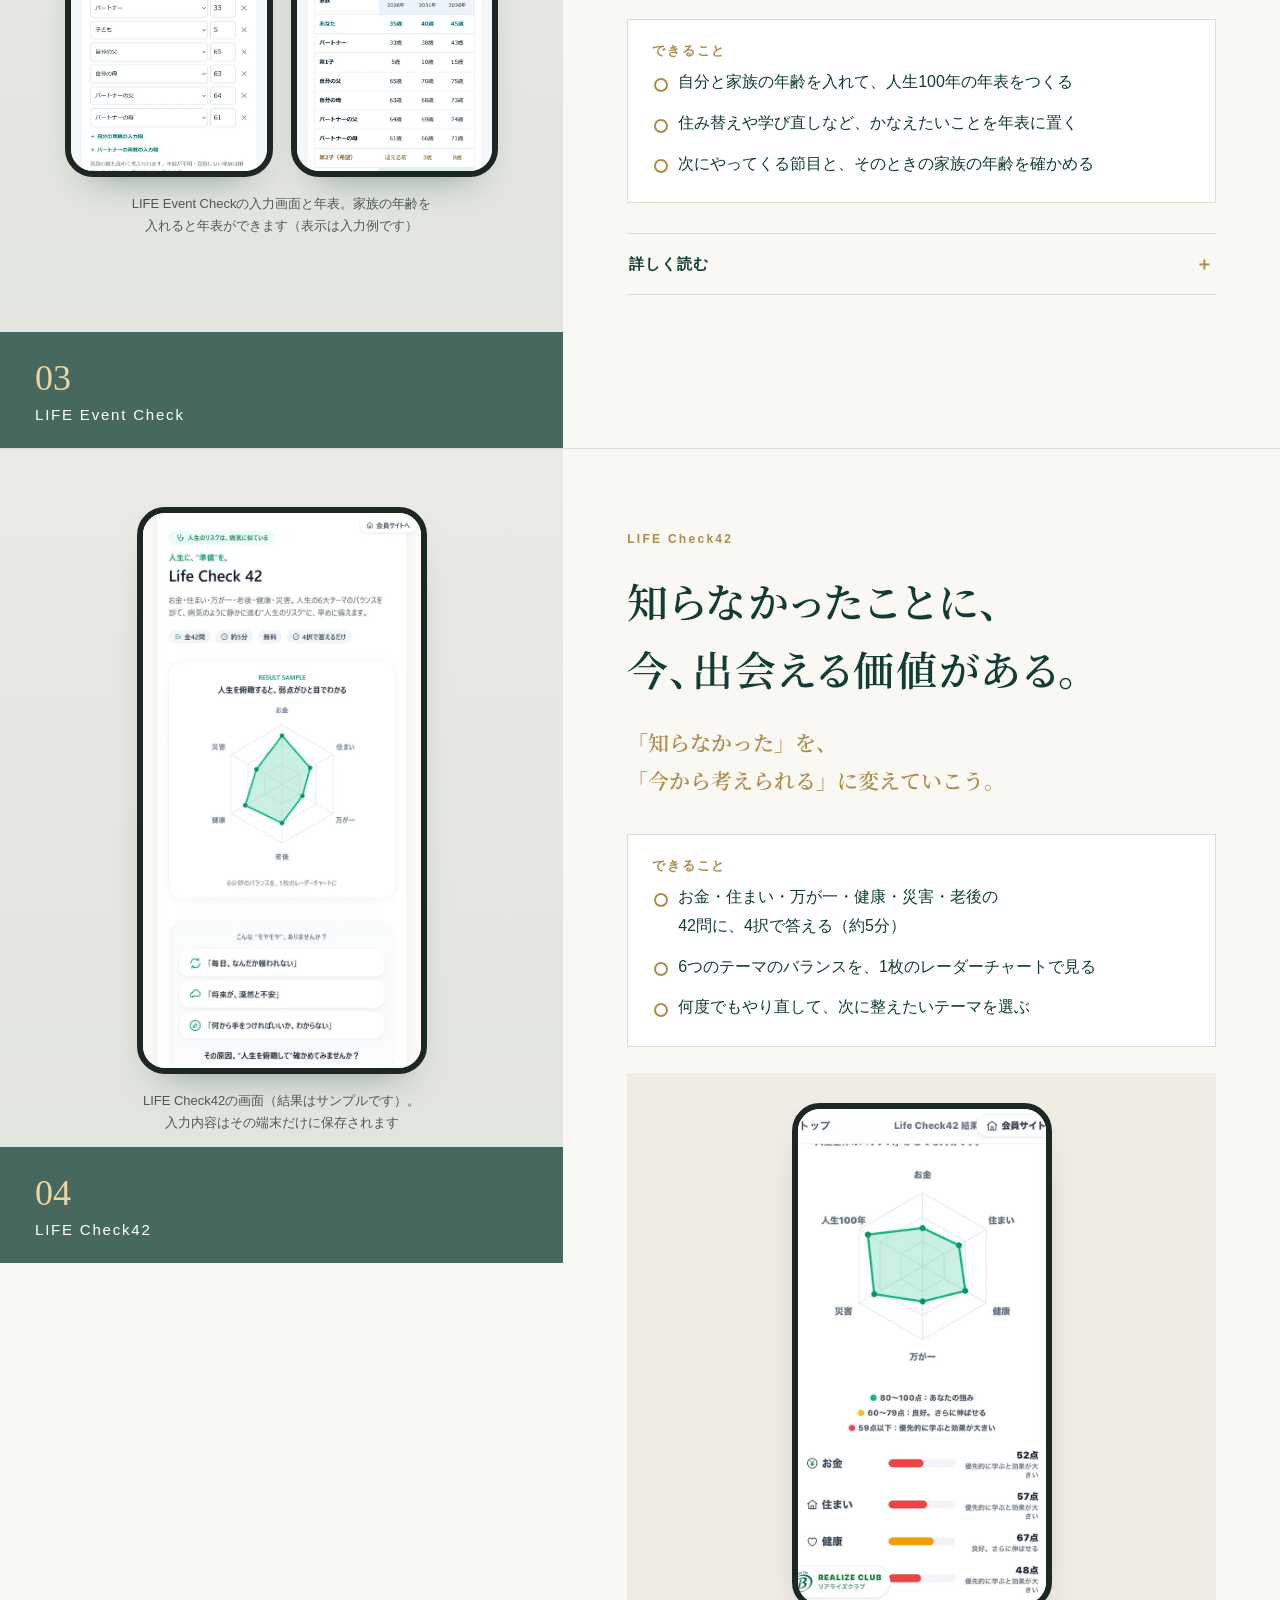
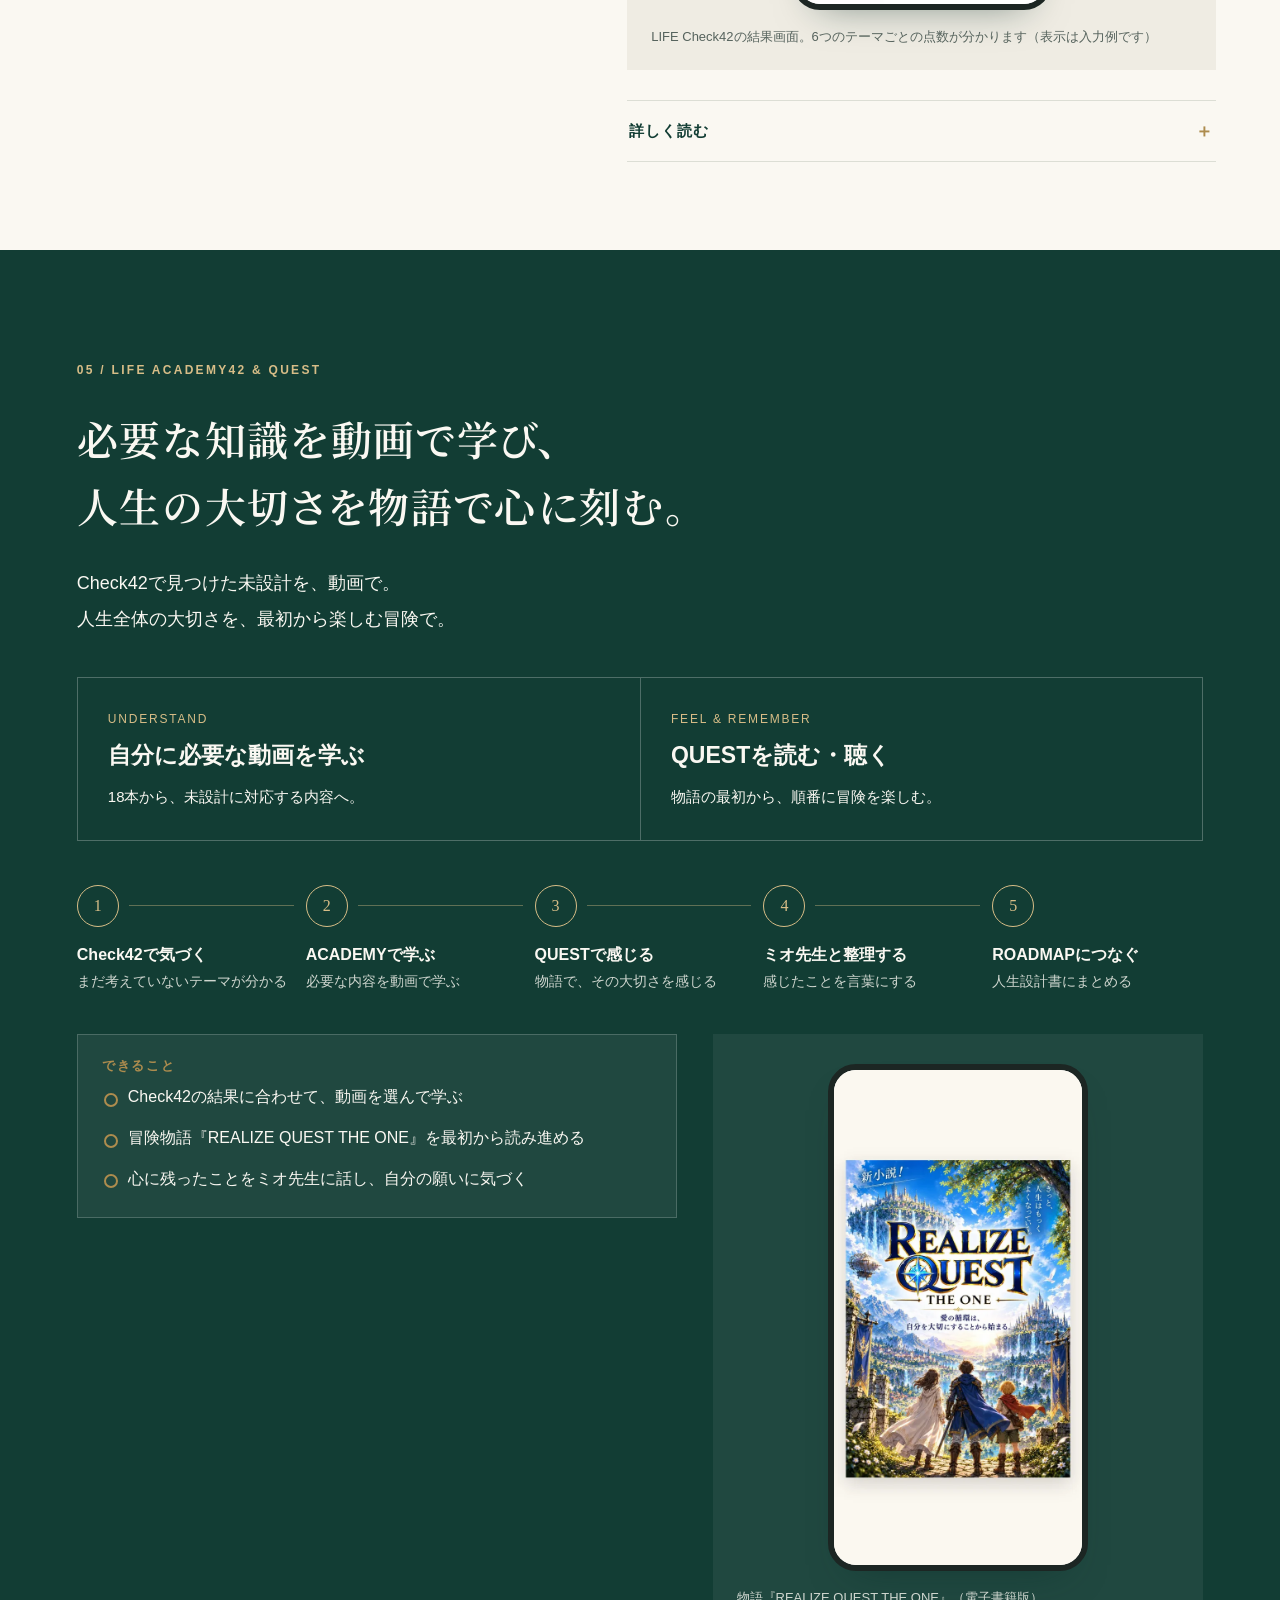
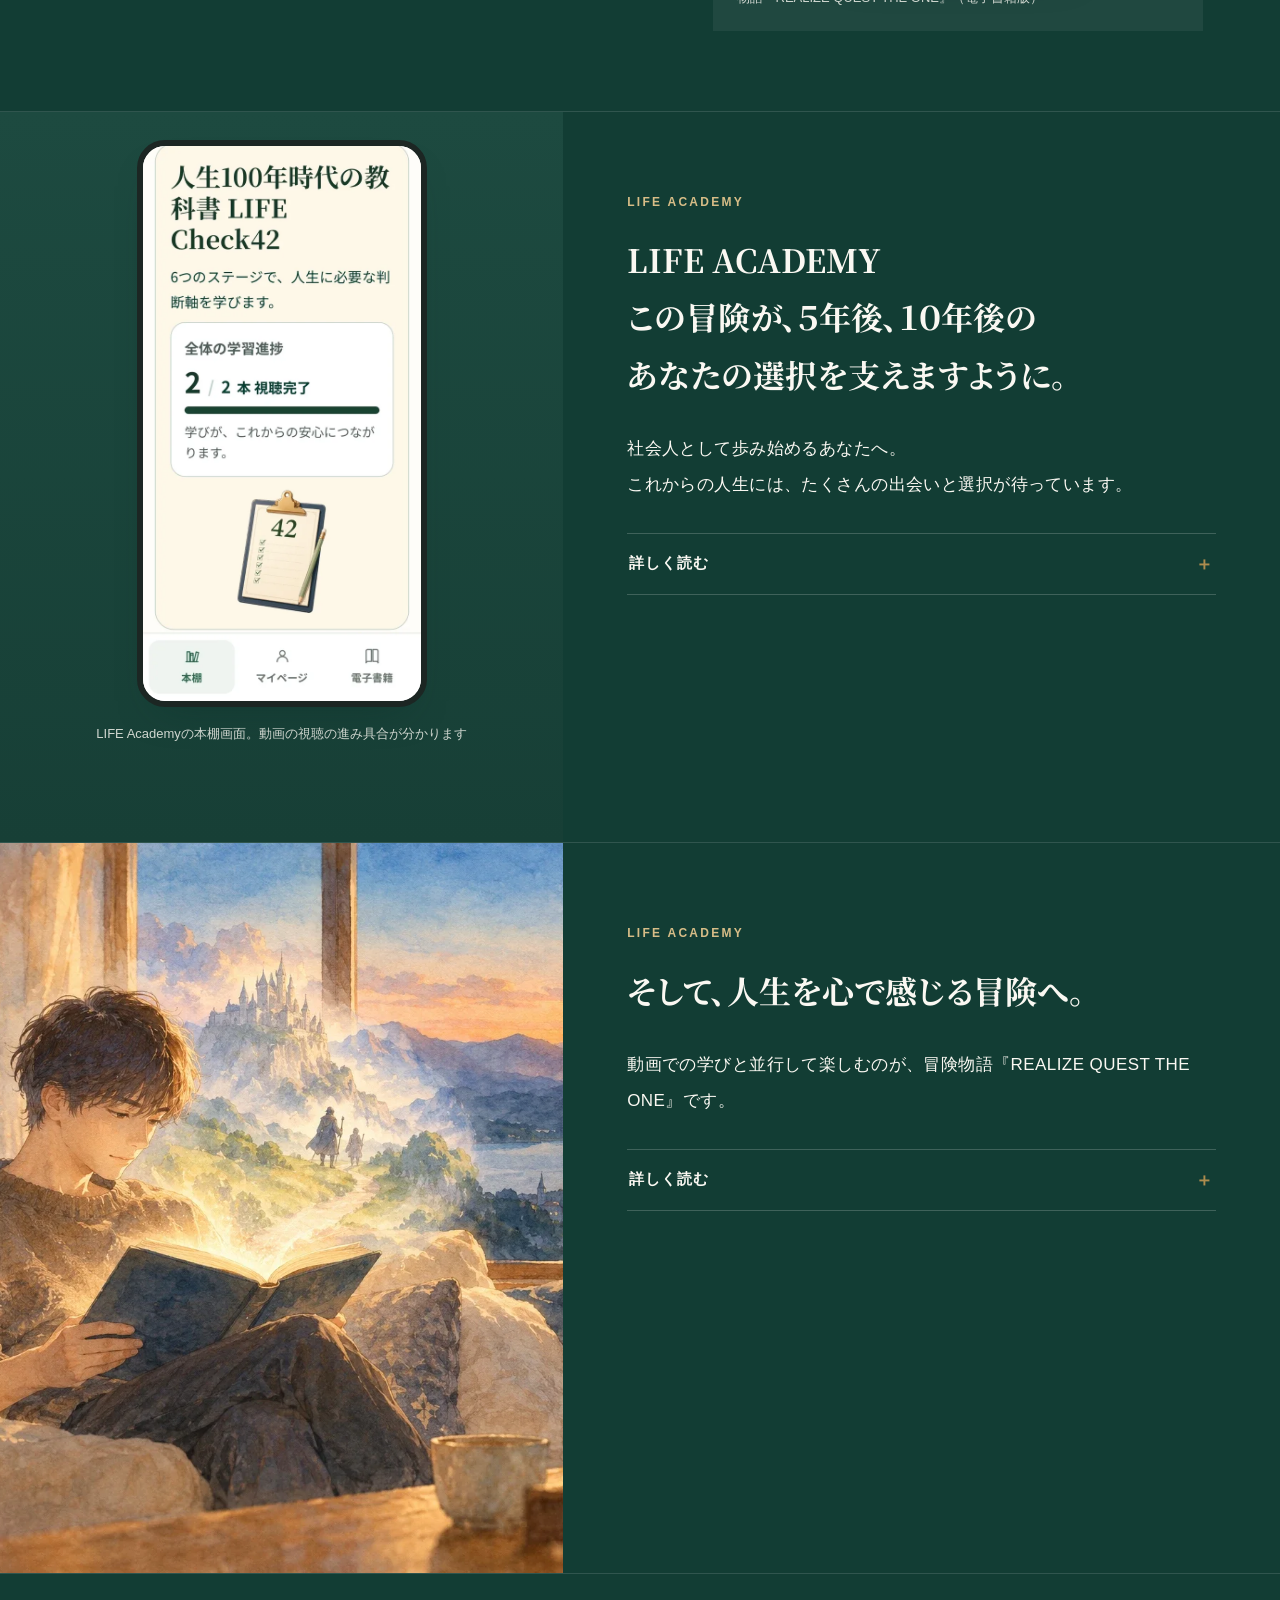
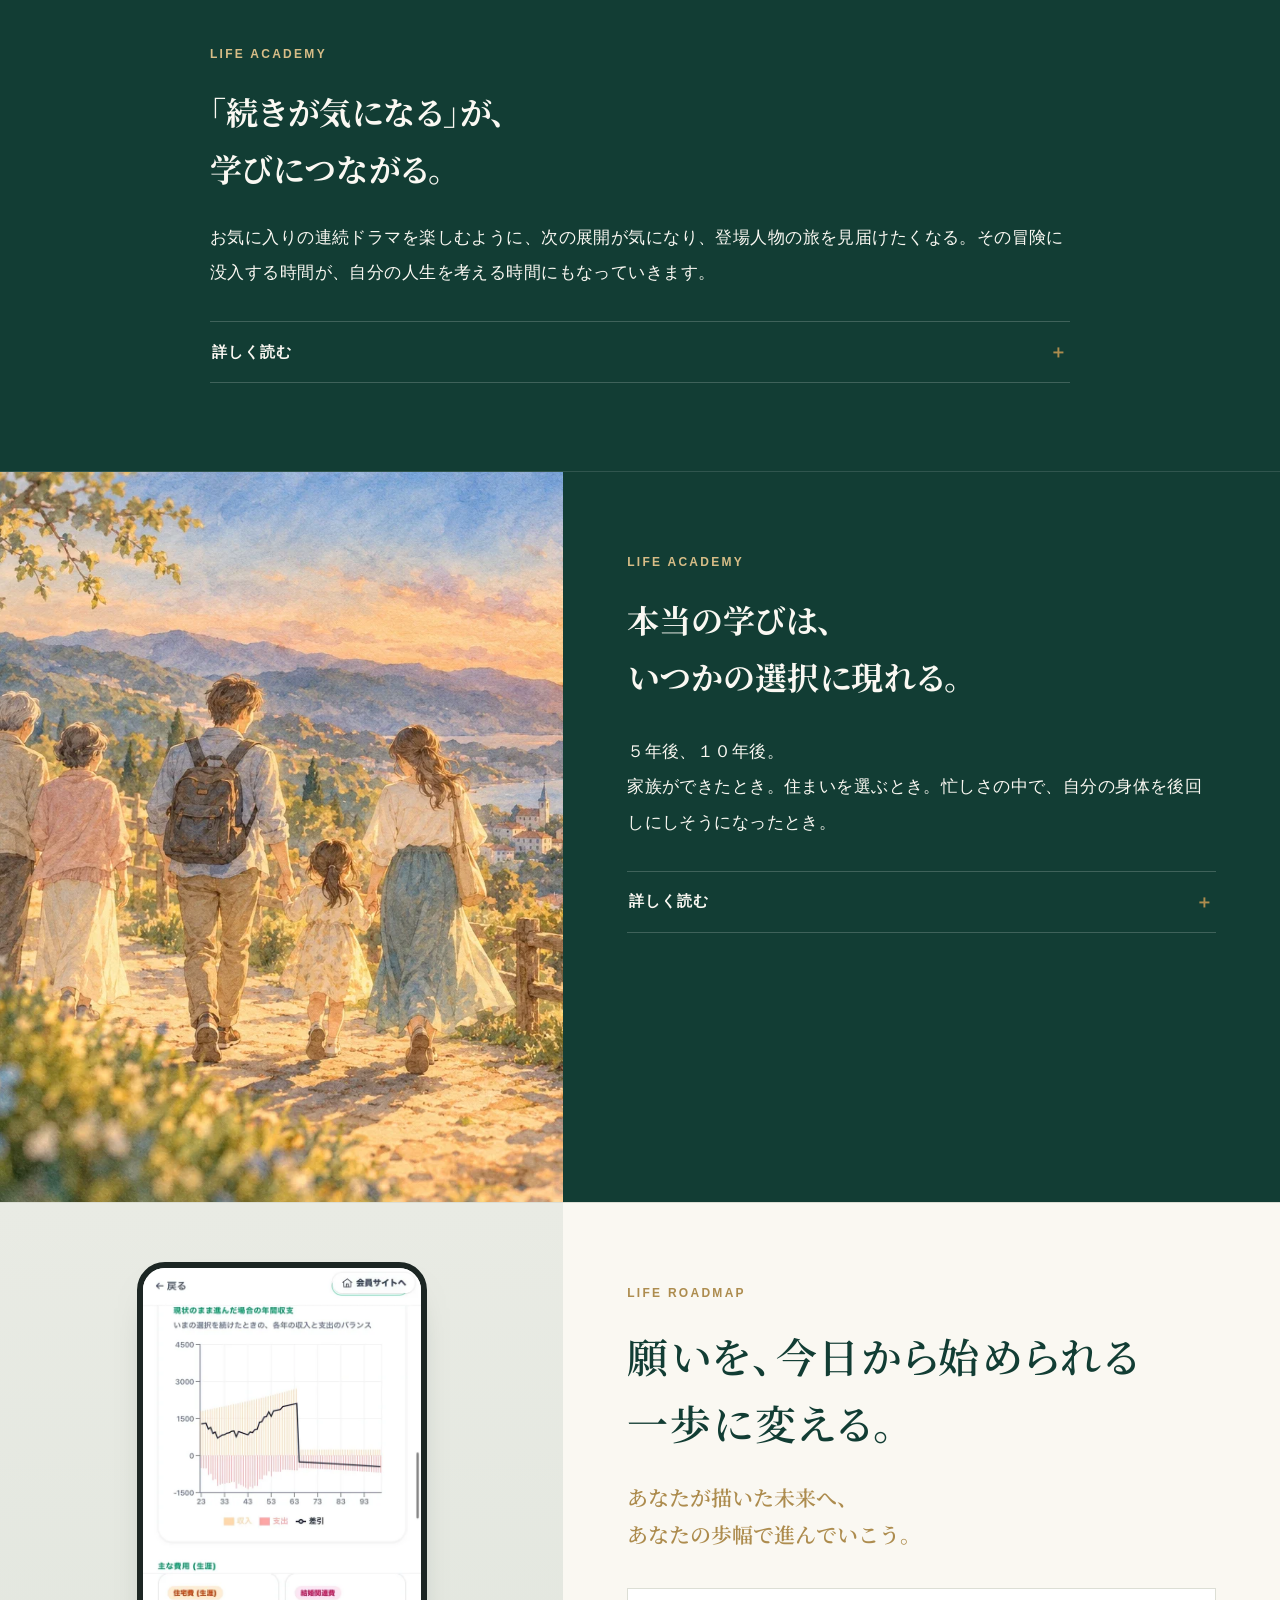
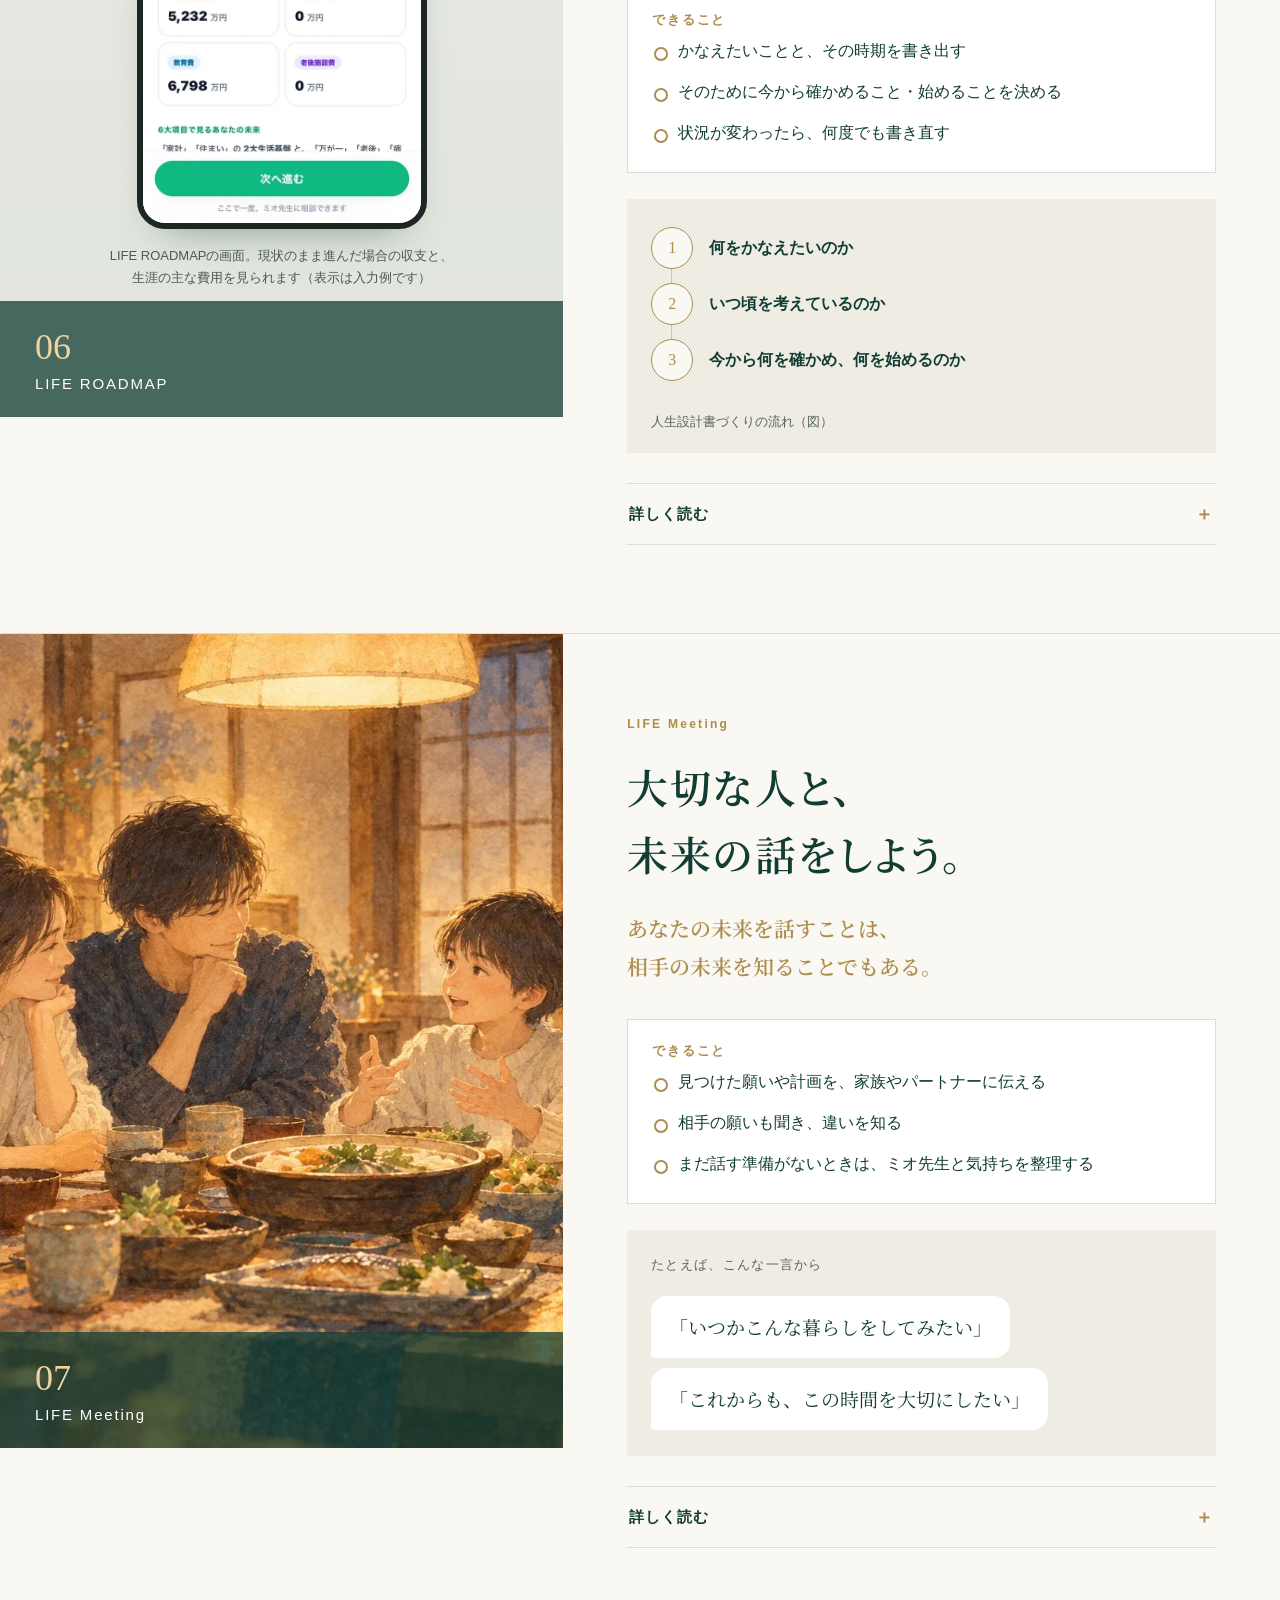
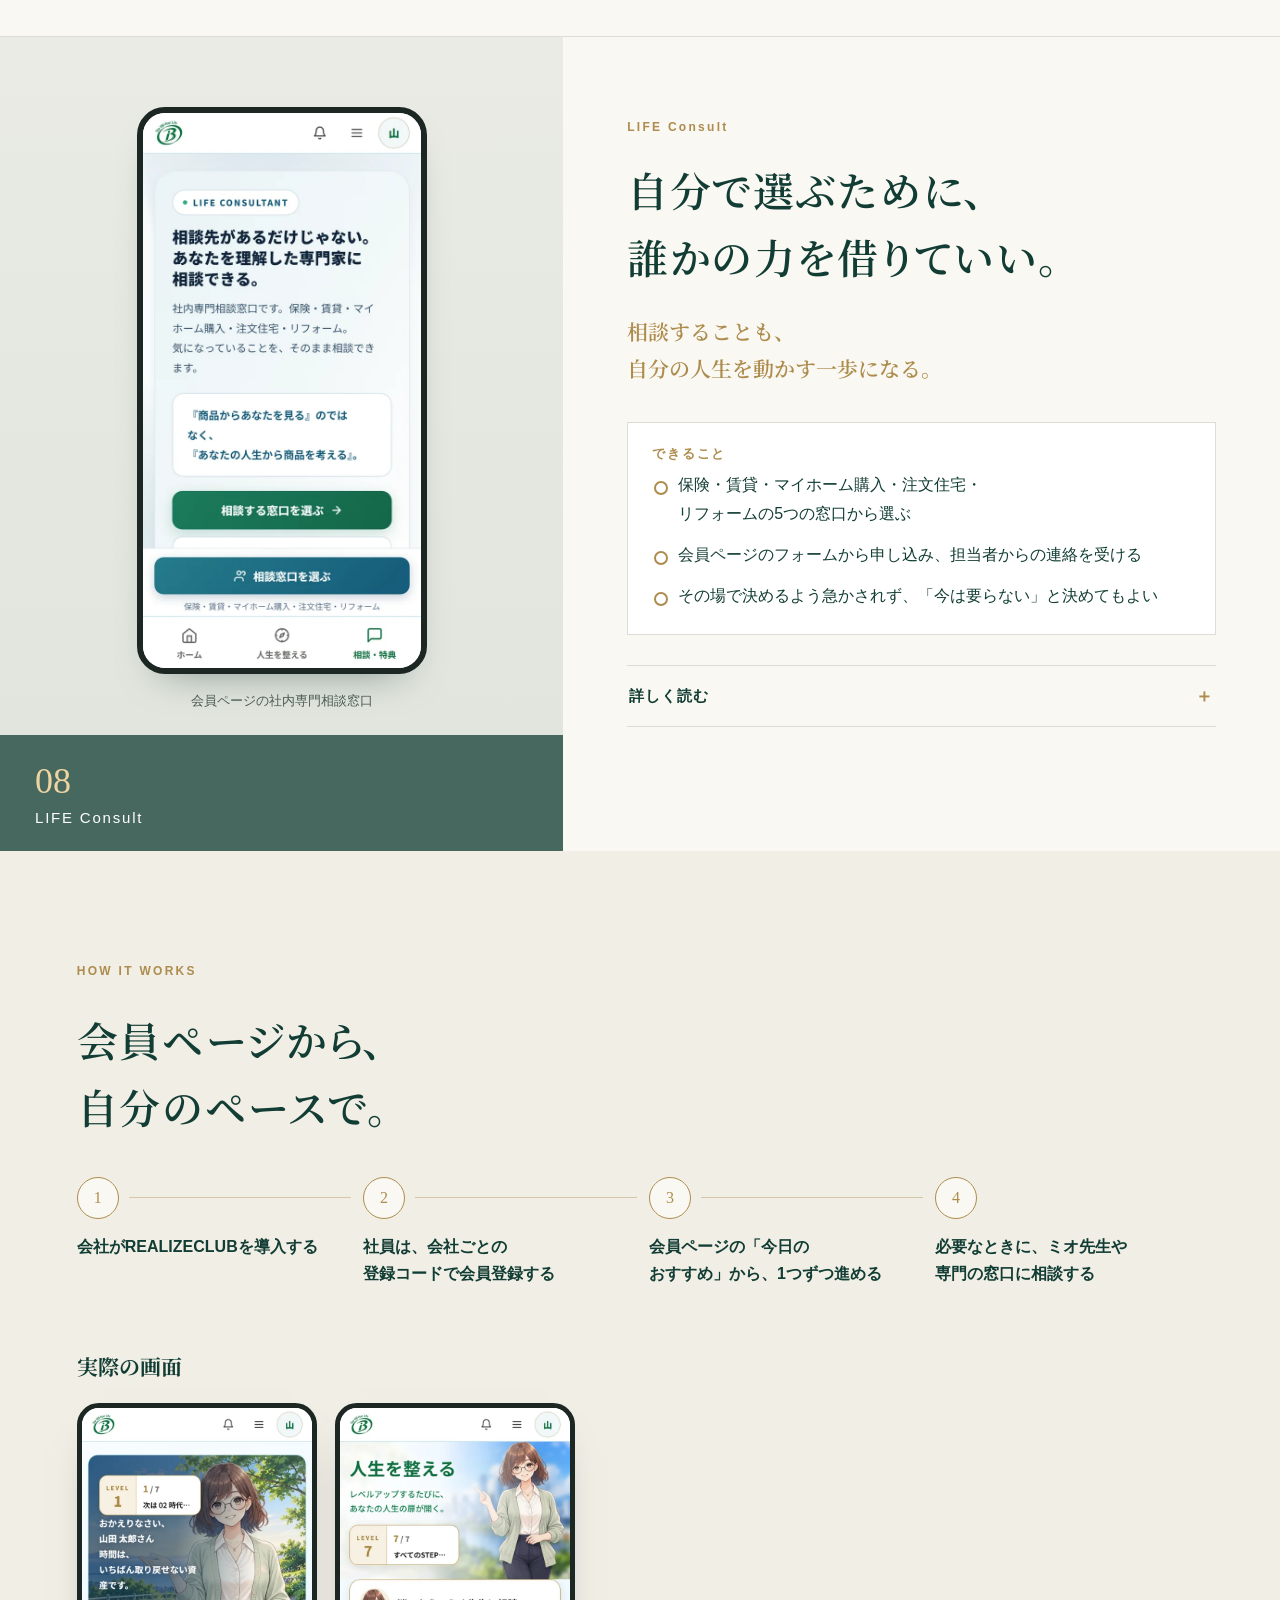
==== commit 8445bea7: "改善版: スマホ画面の縦幅を1.2倍（600x1198）に。ROADMAPとAcademyは続きの画面をつなげて1枚に Co-Authored-By: Claude Opus 5.5 <noreply" ====
--- a/v2/index.html
+++ b/v2/index.html
@@ -58,15 +58,15 @@
 <h2><w-b>８つの</w-b><w-b>入口が、</w-b><br/><w-b>一つの</w-b><w-b>人生に</w-b><w-b>つながる。</w-b></h2>
 <p class="lead" data-fit="" style="--fit:4.277vw;--fit-cap:16px"><w-b>気づきから、</w-b><w-b>学び、</w-b><w-b>設計、</w-b><w-b>対話、</w-b><w-b>行動まで。</w-b><br/><w-b>すべてを、</w-b><w-b>あなたの</w-b><w-b>人生の</w-b><w-b>流れの</w-b><w-b>中で。</w-b></p>
 <ol class="journey-map"><li class="jm-item"><a class="jm-link" href="#core"><span class="jm-no">01</span><span class="jm-body"><small class="jm-en">LIFE CORE</small><strong class="jm-ja"><w-b>自分を</w-b><w-b>知る</w-b></strong><span class="jm-desc"><w-b>20の</w-b><w-b>質問で、</w-b><w-b>自分の</w-b><w-b>性格の</w-b><w-b>傾向を</w-b><w-b>知る</w-b></span></span></a></li><li class="jm-item"><a class="jm-link" href="#shift"><span class="jm-no">02</span><span class="jm-body"><small class="jm-en">LIFE SHIFT</small><strong class="jm-ja"><w-b>時代を</w-b><w-b>知る</w-b></strong><span class="jm-desc"><w-b>電子書籍と</w-b><w-b>年表で、</w-b><w-b>人生100年時代の</w-b><w-b>前提を</w-b><w-b>知る</w-b></span></span></a></li><li class="jm-item"><a class="jm-link" href="#event"><span class="jm-no">03</span><span class="jm-body"><small class="jm-en">LIFE Event Check</small><strong class="jm-ja"><w-b>未来を</w-b><w-b>描く</w-b></strong><span class="jm-desc"><w-b>家族の</w-b><w-b>年齢から、</w-b><w-b>これからの</w-b><w-b>出来事を</w-b><w-b>年表に</w-b><w-b>する</w-b></span></span></a></li><li class="jm-item"><a class="jm-link" href="#check"><span class="jm-no">04</span><span class="jm-body"><small class="jm-en">LIFE Check42</small><strong class="jm-ja"><w-b>備えを</w-b><w-b>確かめる</w-b></strong><span class="jm-desc"><w-b>6つの</w-b><w-b>テーマ・42問で、</w-b><w-b>今の</w-b><w-b>備えを</w-b><w-b>確かめる</w-b></span></span></a></li><li class="jm-item"><a class="jm-link" href="#academy"><span class="jm-no">05</span><span class="jm-body"><small class="jm-en">LIFE ACADEMY42 &amp; QUEST</small><strong class="jm-ja"><w-b>学び、</w-b><w-b>心に</w-b><w-b>残す</w-b></strong><span class="jm-desc"><w-b>動画で</w-b><w-b>知識を</w-b><w-b>学び、</w-b><w-b>物語で</w-b><w-b>心に</w-b><w-b>残す</w-b></span></span></a></li><li class="jm-item"><a class="jm-link" href="#roadmap"><span class="jm-no">06</span><span class="jm-body"><small class="jm-en">LIFE ROADMAP</small><strong class="jm-ja"><w-b>未来を</w-b><w-b>設計する</w-b></strong><span class="jm-desc"><w-b>願いと</w-b><w-b>学びを、</w-b><w-b>人生設計書に</w-b><w-b>まとめる</w-b></span></span></a></li><li class="jm-item"><a class="jm-link" href="#meeting"><span class="jm-no">07</span><span class="jm-body"><small class="jm-en">LIFE Meeting</small><strong class="jm-ja"><w-b>想いを</w-b><w-b>分かち合う</w-b></strong><span class="jm-desc"><w-b>見つけた</w-b><w-b>願いを、</w-b><w-b>大切な</w-b><w-b>人と</w-b><w-b>話す</w-b></span></span></a></li><li class="jm-item"><a class="jm-link" href="#consult"><span class="jm-no">08</span><span class="jm-body"><small class="jm-en">LIFE Consult</small><strong class="jm-ja"><w-b>必要な</w-b><w-b>力を</w-b><w-b>借りる</w-b></strong><span class="jm-desc"><w-b>住まいや</w-b><w-b>保険の</w-b><w-b>専門家に</w-b><w-b>相談する</w-b></span></span></a></li></ol>
-<p class="contents-note"><w-b>ミオ先生と</w-b><w-b>LIFE Recordが、</w-b><w-b>この</w-b><w-b>旅を</w-b><w-b>通してあなたの</w-b><w-b>気づきと</w-b><w-b>歩みを</w-b><w-b>支えます。</w-b></p><figure class="shot-panel"><div class="phones"><div class="phone"><img alt="会員ページの「人生を整える」画面" decoding="async" height="1298" loading="lazy" src="../shots/journey.webp" width="600"/></div></div><figcaption><w-b>会員ページの</w-b><w-b>「人生を</w-b><w-b>整える」画面。</w-b><w-b>8つの</w-b><w-b>ステップが</w-b><w-b>順に</w-b><w-b>並びます</w-b></figcaption></figure></section>
-<section class="chapter ch" id="core"><div class="ch-head"><p class="eyebrow">LIFE CORE</p><h2 data-fit="" style="--fit:6.899vw;--fit-cap:27px"><w-b>自分を</w-b><w-b>知ることは、</w-b><br/><w-b>自分の</w-b><w-b>人生を</w-b><w-b>選ぶ力に</w-b><w-b>なる。</w-b></h2><p class="pull ch-lead" data-fit="" style="--fit:5.608vw;--fit-cap:19px"><w-b>未来を</w-b><w-b>描く</w-b><w-b>前に、</w-b><br/><w-b>その</w-b><w-b>未来を</w-b><w-b>生きる</w-b><w-b>自分を</w-b><w-b>知ろう。</w-b></p></div><div class="chapter-visual screen-visual"><figure class="shot-panel"><div class="phones"><div class="phone"><img alt="LIFE CORE の画面" decoding="async" height="1298" loading="lazy" src="../shots/core.webp" width="600"/></div></div><figcaption><w-b>会員ページの</w-b><w-b>LIFE CORE画面</w-b></figcaption></figure><div class="photo-label"><span>01</span>
+<p class="contents-note"><w-b>ミオ先生と</w-b><w-b>LIFE Recordが、</w-b><w-b>この</w-b><w-b>旅を</w-b><w-b>通してあなたの</w-b><w-b>気づきと</w-b><w-b>歩みを</w-b><w-b>支えます。</w-b></p><figure class="shot-panel"><div class="phones"><div class="phone"><img alt="会員ページの「人生を整える」画面" decoding="async" height="1198" loading="lazy" src="../shots/journey.webp" width="600"/></div></div><figcaption><w-b>会員ページの</w-b><w-b>「人生を</w-b><w-b>整える」画面。</w-b><w-b>8つの</w-b><w-b>ステップが</w-b><w-b>順に</w-b><w-b>並びます</w-b></figcaption></figure></section>
+<section class="chapter ch" id="core"><div class="ch-head"><p class="eyebrow">LIFE CORE</p><h2 data-fit="" style="--fit:6.899vw;--fit-cap:27px"><w-b>自分を</w-b><w-b>知ることは、</w-b><br/><w-b>自分の</w-b><w-b>人生を</w-b><w-b>選ぶ力に</w-b><w-b>なる。</w-b></h2><p class="pull ch-lead" data-fit="" style="--fit:5.608vw;--fit-cap:19px"><w-b>未来を</w-b><w-b>描く</w-b><w-b>前に、</w-b><br/><w-b>その</w-b><w-b>未来を</w-b><w-b>生きる</w-b><w-b>自分を</w-b><w-b>知ろう。</w-b></p></div><div class="chapter-visual screen-visual"><figure class="shot-panel"><div class="phones"><div class="phone"><img alt="LIFE CORE の画面" decoding="async" height="1198" loading="lazy" src="../shots/core.webp" width="600"/></div></div><figcaption><w-b>会員ページの</w-b><w-b>LIFE CORE画面</w-b></figcaption></figure><div class="photo-label"><span>01</span>
 <p>LIFE CORE</p></div></div><div class="ch-body"><div class="can"><p class="can-label"><w-b>できる</w-b><w-b>こと</w-b></p><ul><li><w-b>全20問・3択の</w-b><w-b>質問に</w-b><w-b>答えて、</w-b><w-b>性格の</w-b><w-b>傾向を</w-b><w-b>知る</w-b></li><li><w-b>結果を</w-b><w-b>読み、</w-b><w-b>しっくりくる所と</w-b><w-b>違う</w-b><w-b>所を</w-b><w-b>自分の</w-b><w-b>言葉で</w-b><w-b>確かめる</w-b></li><li><w-b>働き方や</w-b><w-b>人との</w-b><w-b>関わり方を</w-b><w-b>考える</w-b><w-b>手がかりに</w-b><w-b>する</w-b></li></ul></div><details class="more"><summary><span class="t-open"><w-b>詳しく</w-b><w-b>読む</w-b></span><span class="t-close"><w-b>閉じる</w-b></span></summary><div class="prose"><p><w-b>同じ</w-b><w-b>言葉に</w-b><w-b>励まされる</w-b><w-b>人も</w-b><w-b>いれば、</w-b><w-b>少し</w-b><w-b>苦しくなる</w-b><w-b>人も</w-b><w-b>います。</w-b><w-b>人と</w-b><w-b>話す</w-b><w-b>ことで</w-b><w-b>元気に</w-b><w-b>なる</w-b><w-b>日も、</w-b><w-b>一人で</w-b><w-b>静かに</w-b><w-b>考えたい</w-b><w-b>日も</w-b><w-b>あります。</w-b><w-b>あなたには、</w-b><w-b>あなたの</w-b><w-b>感じ方が</w-b><w-b>あります。</w-b></p><p><w-b>新しい</w-b><w-b>環境に</w-b><w-b>入ると、</w-b><w-b>周りに</w-b><w-b>合わせようと</w-b><w-b>頑張る</w-b><w-b>ことが</w-b><w-b>増えるかもしれません。</w-b><w-b>そんな</w-b><w-b>とき、</w-b><w-b>自分が</w-b><w-b>どんな</w-b><w-b>場面で</w-b><w-b>力を</w-b><w-b>発揮し、</w-b><w-b>どんな</w-b><w-b>ことに</w-b><w-b>無理を</w-b><w-b>しやすいかを</w-b><w-b>知っていると、</w-b><w-b>自分との</w-b><w-b>付き合い方を</w-b><w-b>考えやすくなります。</w-b></p><p><w-b>LIFE COREでは、</w-b><w-b>性格の</w-b><w-b>傾向を</w-b><w-b>示す波形と、</w-b><w-b>これまでの</w-b><w-b>経験を</w-b><w-b>手がかりに、</w-b><w-b>自分を</w-b><w-b>見つめます。</w-b><w-b>結果を</w-b><w-b>読んでしっくりくる</w-b><w-b>ところも、</w-b><w-b>違うと</w-b><w-b>感じる</w-b><w-b>ところも、</w-b><w-b>あなた</w-b><w-b>自身の</w-b><w-b>言葉で</w-b><w-b>確かめていきます。</w-b></p><p><w-b>「頼まれると</w-b><w-b>断れない」</w-b><w-b>「考えてから</w-b><w-b>動く</w-b><w-b>ほうが</w-b><w-b>安心する」</w-b><w-b>「誰かの</w-b><w-b>役に</w-b><w-b>立てると</w-b><w-b>うれしい」。</w-b><w-b>そうした</w-b><w-b>気づきは、</w-b><w-b>働き方、</w-b><w-b>人との</w-b><w-b>関わり方、</w-b><w-b>暮らし方を</w-b><w-b>選ぶ手がかりに</w-b><w-b>なります。</w-b><w-b>傾向は、</w-b><w-b>可能性を</w-b><w-b>決めつける</w-b><w-b>ものではありません。</w-b></p><p><w-b>自分を</w-b><w-b>理解する</w-b><w-b>ことは、</w-b><w-b>相手にも</w-b><w-b>自分と</w-b><w-b>違う</w-b><w-b>感じ方が</w-b><w-b>あると</w-b><w-b>気づく</w-b><w-b>入口です。</w-b><w-b>なぜ</w-b><w-b>伝わらないのだろうと</w-b><w-b>思った</w-b><w-b>とき、</w-b><w-b>相手の</w-b><w-b>受け取り方を</w-b><w-b>想像する</w-b><w-b>余地が</w-b><w-b>生まれます。</w-b></p><p><w-b>この</w-b><w-b>旅の</w-b><w-b>最初に、</w-b><w-b>自分の</w-b><w-b>声を</w-b><w-b>聞く。</w-b><w-b>そこに、</w-b><w-b>これから</w-b><w-b>何を</w-b><w-b>大切に</w-b><w-b>して</w-b><w-b>生きるかを</w-b><w-b>考える</w-b><w-b>土台が</w-b><w-b>あります。</w-b></p></div></details></div></section>
-<section class="chapter ch" id="shift"><div class="ch-head"><p class="eyebrow">LIFE SHIFT</p><h2 data-fit="" style="--fit:7.802vw;--fit-cap:27px"><w-b>大切な</w-b><w-b>想いを、</w-b><br/><w-b>これからの</w-b><w-b>時代に</w-b><w-b>つなぐ。</w-b></h2><p class="pull ch-lead"><w-b>これまでの</w-b><w-b>「当たり前」を</w-b><w-b>確かめる</w-b><w-b>ことが、</w-b><br/><w-b>これからの</w-b><w-b>可能性を</w-b><w-b>広げていく。</w-b></p></div><div class="chapter-visual screen-visual"><figure class="shot-panel"><div class="phones"><div class="phone"><img alt="LIFE SHIFT の画面" decoding="async" height="1298" loading="lazy" src="../shots/shift.webp" width="600"/></div></div><figcaption><w-b>会員ページの</w-b><w-b>LIFE SHIFT画面。</w-b><w-b>電子書籍と</w-b><w-b>年表の</w-b><w-b>2つを</w-b><w-b>読めます</w-b></figcaption></figure><div class="photo-label"><span>02</span>
+<section class="chapter ch" id="shift"><div class="ch-head"><p class="eyebrow">LIFE SHIFT</p><h2 data-fit="" style="--fit:7.802vw;--fit-cap:27px"><w-b>大切な</w-b><w-b>想いを、</w-b><br/><w-b>これからの</w-b><w-b>時代に</w-b><w-b>つなぐ。</w-b></h2><p class="pull ch-lead"><w-b>これまでの</w-b><w-b>「当たり前」を</w-b><w-b>確かめる</w-b><w-b>ことが、</w-b><br/><w-b>これからの</w-b><w-b>可能性を</w-b><w-b>広げていく。</w-b></p></div><div class="chapter-visual screen-visual"><figure class="shot-panel"><div class="phones"><div class="phone"><img alt="LIFE SHIFT の画面" decoding="async" height="1198" loading="lazy" src="../shots/shift.webp" width="600"/></div></div><figcaption><w-b>会員ページの</w-b><w-b>LIFE SHIFT画面。</w-b><w-b>電子書籍と</w-b><w-b>年表の</w-b><w-b>2つを</w-b><w-b>読めます</w-b></figcaption></figure><div class="photo-label"><span>02</span>
 <p>LIFE SHIFT</p></div></div><div class="ch-body"><div class="can"><p class="can-label"><w-b>できる</w-b><w-b>こと</w-b></p><ul><li><w-b>電子書籍</w-b><w-b>『LIFE SHIFT』</w-b><w-b>（全9章＋エピローグ）を</w-b><w-b>読む</w-b></li><li><w-b>人生80年時代と</w-b><w-b>100年時代の</w-b><w-b>年表を</w-b><w-b>見くらべる</w-b></li><li><w-b>自分の</w-b><w-b>前提を</w-b><w-b>見直し、</w-b><w-b>これから</w-b><w-b>調べたい</w-b><w-b>問いを</w-b><w-b>見つける</w-b></li></ul></div><details class="more"><summary><span class="t-open"><w-b>詳しく</w-b><w-b>読む</w-b></span><span class="t-close"><w-b>閉じる</w-b></span></summary><div class="prose"><p><w-b>「こう</w-b><w-b>しておけば</w-b><w-b>安心だよ」。</w-b><w-b>家族や</w-b><w-b>身近な</w-b><w-b>大人から、</w-b><w-b>そんな</w-b><w-b>言葉を</w-b><w-b>受け取ってきたかもしれません。</w-b><w-b>その</w-b><w-b>言葉には、</w-b><w-b>あなたに</w-b><w-b>幸せに</w-b><w-b>なってほしいという</w-b><w-b>願いが</w-b><w-b>込められていたはずです。</w-b></p><p><w-b>その</w-b><w-b>願いを</w-b><w-b>大切に</w-b><w-b>しながら、</w-b><w-b>方法は</w-b><w-b>今の</w-b><w-b>暮らしに</w-b><w-b>照らして</w-b><w-b>考える</w-b><w-b>必要が</w-b><w-b>あります。</w-b><w-b>働き方、</w-b><w-b>暮らしに</w-b><w-b>かかる</w-b><w-b>お金、</w-b><w-b>家族の</w-b><w-b>あり方。</w-b><w-b>そして、</w-b><w-b>人生の</w-b><w-b>後半に</w-b><w-b>どんな</w-b><w-b>時間を</w-b><w-b>過ごすのか。</w-b><w-b>自分が</w-b><w-b>生きる</w-b><w-b>条件を</w-b><w-b>知ることが、</w-b><w-b>未来の</w-b><w-b>準備に</w-b><w-b>つながります。</w-b></p><p><w-b>LIFE SHIFTは、</w-b><w-b>人生100年時代という</w-b><w-b>長い</w-b><w-b>時間軸から、</w-b><w-b>自分の</w-b><w-b>前提を</w-b><w-b>見直す</w-b><w-b>機会です。</w-b><w-b>学校を</w-b><w-b>出て、</w-b><w-b>働いて、</w-b><w-b>退職する。</w-b><w-b>その</w-b><w-b>先にも</w-b><w-b>続く</w-b><w-b>人生まで、</w-b><w-b>視野を</w-b><w-b>広げていきます。</w-b></p><p><w-b>「周りも</w-b><w-b>そうしているから」</w-b><w-b>「いつか</w-b><w-b>何とか</w-b><w-b>なるから」。</w-b><w-b>普段は</w-b><w-b>立ち止まらない</w-b><w-b>考え方に</w-b><w-b>ついて、</w-b><w-b>今の</w-b><w-b>自分にも</w-b><w-b>合うだろうかと</w-b><w-b>問い直してみる。</w-b><w-b>分からない</w-b><w-b>ことは、</w-b><w-b>これから</w-b><w-b>調べる</w-b><w-b>問いに</w-b><w-b>してかまいません。</w-b></p><p><w-b>早く</w-b><w-b>気づけば、</w-b><w-b>少し</w-b><w-b>ずつ準備する</w-b><w-b>時間を</w-b><w-b>持てます。</w-b><w-b>学ぶこと、</w-b><w-b>習慣を</w-b><w-b>整える</w-b><w-b>こと、</w-b><w-b>誰かに</w-b><w-b>相談する</w-b><w-b>こと。</w-b><w-b>今日の</w-b><w-b>小さな</w-b><w-b>選択を、</w-b><w-b>未来の</w-b><w-b>自分の</w-b><w-b>ために</w-b><w-b>使えるようになります。</w-b></p><p><w-b>時代を</w-b><w-b>知るのは、</w-b><w-b>自分の</w-b><w-b>願いを</w-b><w-b>実現する</w-b><w-b>ためです。</w-b><w-b>受け継いだ愛情を、</w-b><w-b>これからの</w-b><w-b>自分に</w-b><w-b>合った</w-b><w-b>選び方へ</w-b><w-b>つないで</w-b><w-b>いきましょう。</w-b></p></div></details></div></section>
-<section class="chapter ch" id="event"><div class="ch-head"><p class="eyebrow">LIFE Event Check</p><h2><w-b>未来に、</w-b><w-b>楽しみに</w-b><w-b>できる</w-b><br/><w-b>場面を</w-b><w-b>置いてみよう。</w-b></h2><p class="pull ch-lead" data-fit="" style="--fit:4.674vw;--fit-cap:19px"><w-b>未来を</w-b><w-b>思い描く</w-b><w-b>ことは、</w-b><br/><w-b>今日を</w-b><w-b>大切に</w-b><w-b>する</w-b><w-b>理由を</w-b><w-b>見つける</w-b><w-b>こと。</w-b></p></div><div class="chapter-visual screen-visual"><figure class="shot-panel pair"><div class="phones"><div class="phone"><img alt="LIFE Event Check の入力画面" decoding="async" height="1298" loading="lazy" src="../shots/event-input.webp" width="600"/></div><div class="phone"><img alt="LIFE Event Check の年表" decoding="async" height="1298" loading="lazy" src="../shots/event-timeline.webp" width="600"/></div></div><figcaption><w-b>LIFE Event Checkの</w-b><w-b>入力画面と</w-b><w-b>年表。</w-b><w-b>家族の</w-b><w-b>年齢を</w-b><w-b>入れると</w-b><w-b>年表が</w-b><w-b>できます</w-b><w-b>（表示は</w-b><w-b>入力例です）</w-b></figcaption></figure><div class="photo-label"><span>03</span>
+<section class="chapter ch" id="event"><div class="ch-head"><p class="eyebrow">LIFE Event Check</p><h2><w-b>未来に、</w-b><w-b>楽しみに</w-b><w-b>できる</w-b><br/><w-b>場面を</w-b><w-b>置いてみよう。</w-b></h2><p class="pull ch-lead" data-fit="" style="--fit:4.674vw;--fit-cap:19px"><w-b>未来を</w-b><w-b>思い描く</w-b><w-b>ことは、</w-b><br/><w-b>今日を</w-b><w-b>大切に</w-b><w-b>する</w-b><w-b>理由を</w-b><w-b>見つける</w-b><w-b>こと。</w-b></p></div><div class="chapter-visual screen-visual"><figure class="shot-panel pair"><div class="phones"><div class="phone"><img alt="LIFE Event Check の入力画面" decoding="async" height="1198" loading="lazy" src="../shots/event-input.webp" width="600"/></div><div class="phone"><img alt="LIFE Event Check の年表" decoding="async" height="1198" loading="lazy" src="../shots/event-timeline.webp" width="600"/></div></div><figcaption><w-b>LIFE Event Checkの</w-b><w-b>入力画面と</w-b><w-b>年表。</w-b><w-b>家族の</w-b><w-b>年齢を</w-b><w-b>入れると</w-b><w-b>年表が</w-b><w-b>できます</w-b><w-b>（表示は</w-b><w-b>入力例です）</w-b></figcaption></figure><div class="photo-label"><span>03</span>
 <p>LIFE Event Check</p></div></div><div class="ch-body"><div class="can"><p class="can-label"><w-b>できる</w-b><w-b>こと</w-b></p><ul><li><w-b>自分と</w-b><w-b>家族の</w-b><w-b>年齢を</w-b><w-b>入れて、</w-b><w-b>人生100年の</w-b><w-b>年表を</w-b><w-b>つくる</w-b></li><li><w-b>住み</w-b><w-b>替えや</w-b><w-b>学び直しなど、かなえたい</w-b><w-b>ことを</w-b><w-b>年表に</w-b><w-b>置く</w-b></li><li><w-b>次に</w-b><w-b>やってくる</w-b><w-b>節目と、</w-b><w-b>その</w-b><w-b>ときの</w-b><w-b>家族の</w-b><w-b>年齢を</w-b><w-b>確かめる</w-b></li></ul></div><details class="more"><summary><span class="t-open"><w-b>詳しく</w-b><w-b>読む</w-b></span><span class="t-close"><w-b>閉じる</w-b></span></summary><div class="prose"><p><w-b>５年後の</w-b><w-b>休日、</w-b><w-b>あなたは</w-b><w-b>どこで、</w-b><w-b>誰と、</w-b><w-b>何を</w-b><w-b>していたいですか。</w-b><w-b>好きな</w-b><w-b>仕事に</w-b><w-b>挑戦しているかもしれません。</w-b><w-b>旅先の</w-b><w-b>景色を</w-b><w-b>眺めているかもしれません。</w-b><w-b>自分の</w-b><w-b>部屋で、</w-b><w-b>ゆっくり朝食を</w-b><w-b>楽しんでいるかもしれません。</w-b></p><p><w-b>LIFE Event Checkでは、</w-b><w-b>これからかなえたい</w-b><w-b>こと、</w-b><w-b>起こりそうな</w-b><w-b>こと、</w-b><w-b>まだ</w-b><w-b>決めていない</w-b><w-b>ことを、</w-b><w-b>時間の</w-b><w-b>流れに</w-b><w-b>沿って</w-b><w-b>並べます。</w-b><w-b>ぼんやりしていた</w-b><w-b>未来に、</w-b><w-b>自分の</w-b><w-b>言葉で</w-b><w-b>輪郭を</w-b><w-b>与えていきます。</w-b></p><p><w-b>住まいの</w-b><w-b>変化、</w-b><w-b>学び直し、</w-b><w-b>仕事への</w-b><w-b>挑戦、</w-b><w-b>家族との</w-b><w-b>時間。</w-b><w-b>人生の</w-b><w-b>歩み方は</w-b><w-b>一人ひとり違います。</w-b><w-b>結婚や</w-b><w-b>子育ても、</w-b><w-b>自分が</w-b><w-b>望むか</w-b><w-b>どうかを</w-b><w-b>含めて</w-b><w-b>考える</w-b><w-b>ものです。</w-b><w-b>誰かの</w-b><w-b>予定表に、</w-b><w-b>自分を</w-b><w-b>合わせる</w-b><w-b>必要は</w-b><w-b>ありません。</w-b></p><p><w-b>未来を</w-b><w-b>並べてみると、</w-b><w-b>一つの</w-b><w-b>出来事が</w-b><w-b>ほかの</w-b><w-b>ことに</w-b><w-b>つながっていると</w-b><w-b>気づきます。</w-b><w-b>引っ越しは</w-b><w-b>家計や</w-b><w-b>通勤時間に</w-b><w-b>関わり、</w-b><w-b>新しい</w-b><w-b>挑戦には</w-b><w-b>学ぶ</w-b><w-b>時間や</w-b><w-b>準備が</w-b><w-b>必要に</w-b><w-b>なる。</w-b><w-b>自分の</w-b><w-b>変化と、</w-b><w-b>家族の</w-b><w-b>変化が</w-b><w-b>重なることもあります。</w-b></p><p><w-b>予定は</w-b><w-b>変えてかまいません。</w-b><w-b>「いつかやりたい」を</w-b><w-b>一度</w-b><w-b>置いてみる</w-b><w-b>ことで、</w-b><w-b>今から</w-b><w-b>できる</w-b><w-b>ことが</w-b><w-b>見えてきます。</w-b><w-b>まだ</w-b><w-b>分からない</w-b><w-b>未来にも、</w-b><w-b>考え</w-b><w-b>始める</w-b><w-b>場所が</w-b><w-b>できます。</w-b></p><p><w-b>楽しみに</w-b><w-b>したい</w-b><w-b>場面が</w-b><w-b>見つかったら、</w-b><w-b>次は、</w-b><w-b>その</w-b><w-b>未来を</w-b><w-b>安心して</w-b><w-b>迎える</w-b><w-b>ための</w-b><w-b>備えを</w-b><w-b>確かめましょう。</w-b></p></div></details></div></section>
-<section class="chapter ch" id="check"><div class="ch-head"><p class="eyebrow">LIFE Check42</p><h2 data-fit="" style="--fit:7.884vw;--fit-cap:27px"><w-b>知らなかったことに、</w-b><br/><w-b>今、</w-b><w-b>出会える</w-b><w-b>価値が</w-b><w-b>ある。</w-b></h2><p class="pull ch-lead" data-fit="" style="--fit:4.683vw;--fit-cap:19px"><w-b>「知らなかった」を、</w-b><br/><w-b>「今から</w-b><w-b>考えられる」に</w-b><w-b>変えていこう。</w-b></p></div><div class="chapter-visual screen-visual"><figure class="shot-panel"><div class="phones"><div class="phone"><img alt="LIFE Check42 の画面" decoding="async" height="1298" loading="lazy" src="../shots/check42.webp" width="600"/></div></div><figcaption><w-b>LIFE Check42の</w-b><w-b>画面</w-b><w-b>（結果は</w-b><w-b>サンプルです）。</w-b><w-b>入力内容は</w-b><w-b>その</w-b><w-b>端末だけに</w-b><w-b>保存されます</w-b></figcaption></figure><div class="photo-label"><span>04</span>
-<p>LIFE Check42</p></div></div><div class="ch-body"><div class="can"><p class="can-label"><w-b>できる</w-b><w-b>こと</w-b></p><ul><li><w-b>お金・住まい・万が一・</w-b><w-b>健康・災害・老後の</w-b><w-b>42問に、</w-b><w-b>4択で</w-b><w-b>答える</w-b><w-b>（約5分）</w-b></li><li><w-b>6つの</w-b><w-b>テーマの</w-b><w-b>バランスを、</w-b><w-b>1枚の</w-b><w-b>レーダーチャートで</w-b><w-b>見る</w-b></li><li><w-b>何度でも</w-b><w-b>やり直して、</w-b><w-b>次に</w-b><w-b>整えたい</w-b><w-b>テーマを</w-b><w-b>選ぶ</w-b></li></ul></div><figure class="shot-panel"><div class="phones"><div class="phone"><img alt="LIFE Check42 の結果画面" decoding="async" height="1298" loading="lazy" src="../shots/check42-result.webp" width="600"/></div></div><figcaption><w-b>LIFE Check42の</w-b><w-b>結果</w-b><w-b>画面。</w-b><w-b>6つの</w-b><w-b>テーマごとの</w-b><w-b>点数が</w-b><w-b>分かります</w-b><w-b>（表示は</w-b><w-b>入力例です）</w-b></figcaption></figure><details class="more"><summary><span class="t-open"><w-b>詳しく</w-b><w-b>読む</w-b></span><span class="t-close"><w-b>閉じる</w-b></span></summary><div class="prose"><p><w-b>未来に</w-b><w-b>置いた、</w-b><w-b>楽しみに</w-b><w-b>したい</w-b><w-b>場面。</w-b><w-b>その</w-b><w-b>ために、</w-b><w-b>どこまで</w-b><w-b>準備できているでしょうか。</w-b><w-b>自分では</w-b><w-b>大丈夫だと</w-b><w-b>思っていても、</w-b><w-b>まだ</w-b><w-b>一度も</w-b><w-b>考えた</w-b><w-b>ことの</w-b><w-b>ない</w-b><w-b>領域が</w-b><w-b>あるかもしれません。</w-b></p><p><w-b>LIFE Check42は、</w-b><w-b>お金・住まい・万が一・</w-b><w-b>健康・災害・老後という</w-b><w-b>６つの</w-b><w-b>テーマを、</w-b><w-b>各７問、</w-b><w-b>合計42の</w-b><w-b>問いで</w-b><w-b>確かめる</w-b><w-b>機会です。</w-b><w-b>今の</w-b><w-b>理解や</w-b><w-b>備えを</w-b><w-b>振り返り、</w-b><w-b>人生の</w-b><w-b>「未設計」を</w-b><w-b>見つけます。</w-b></p><p><w-b>未設計とは、</w-b><w-b>まだ</w-b><w-b>考えられていない</w-b><w-b>こと、</w-b><w-b>備えられていない</w-b><w-b>ことです。</w-b><w-b>「分からない」と</w-b><w-b>気づけたら、</w-b><w-b>そこから</w-b><w-b>学び、</w-b><w-b>確かめる</w-b><w-b>ことができます。</w-b><w-b>問いに</w-b><w-b>出会う</w-b><w-b>こと</w-b><w-b>自体が、</w-b><w-b>未来の</w-b><w-b>自分への</w-b><w-b>準備に</w-b><w-b>なります。</w-b></p><p><w-b>６つの</w-b><w-b>テーマは、</w-b><w-b>暮らしの</w-b><w-b>中で</w-b><w-b>つながっています。</w-b><w-b>住まいを</w-b><w-b>選ぶ</w-b><w-b>ときにも、</w-b><w-b>支払いだけでなく、</w-b><w-b>健康、</w-b><w-b>災害への</w-b><w-b>備え、</w-b><w-b>万が一の</w-b><w-b>家族の</w-b><w-b>生活、</w-b><w-b>老後まで</w-b><w-b>関わります。</w-b><w-b>一つの</w-b><w-b>決断を、</w-b><w-b>複数の</w-b><w-b>視点から</w-b><w-b>考える</w-b><w-b>ための</w-b><w-b>確認です。</w-b></p><p><w-b>結果を</w-b><w-b>見る</w-b><w-b>ときは、</w-b><w-b>できている</w-b><w-b>ことも</w-b><w-b>受け止めてください。</w-b><w-b>そのうえで、</w-b><w-b>自分の</w-b><w-b>願いに</w-b><w-b>とって、</w-b><w-b>次に</w-b><w-b>何を</w-b><w-b>整えたいかを</w-b><w-b>選びます。</w-b><w-b>全部を</w-b><w-b>一度に</w-b><w-b>変える</w-b><w-b>必要は</w-b><w-b>ありません。</w-b></p><p><w-b>ここで</w-b><w-b>見つかった</w-b><w-b>未設計が、</w-b><w-b>LIFE ACADEMY42で</w-b><w-b>学ぶ内容に</w-b><w-b>つながります。</w-b><w-b>自分に</w-b><w-b>必要な</w-b><w-b>ことが</w-b><w-b>見えるから、</w-b><w-b>学ぶ</w-b><w-b>時間にも</w-b><w-b>意味が</w-b><w-b>生まれます。</w-b></p></div></details></div></section>
+<section class="chapter ch" id="check"><div class="ch-head"><p class="eyebrow">LIFE Check42</p><h2 data-fit="" style="--fit:7.884vw;--fit-cap:27px"><w-b>知らなかったことに、</w-b><br/><w-b>今、</w-b><w-b>出会える</w-b><w-b>価値が</w-b><w-b>ある。</w-b></h2><p class="pull ch-lead" data-fit="" style="--fit:4.683vw;--fit-cap:19px"><w-b>「知らなかった」を、</w-b><br/><w-b>「今から</w-b><w-b>考えられる」に</w-b><w-b>変えていこう。</w-b></p></div><div class="chapter-visual screen-visual"><figure class="shot-panel"><div class="phones"><div class="phone"><img alt="LIFE Check42 の画面" decoding="async" height="1198" loading="lazy" src="../shots/check42.webp" width="600"/></div></div><figcaption><w-b>LIFE Check42の</w-b><w-b>画面</w-b><w-b>（結果は</w-b><w-b>サンプルです）。</w-b><w-b>入力内容は</w-b><w-b>その</w-b><w-b>端末だけに</w-b><w-b>保存されます</w-b></figcaption></figure><div class="photo-label"><span>04</span>
+<p>LIFE Check42</p></div></div><div class="ch-body"><div class="can"><p class="can-label"><w-b>できる</w-b><w-b>こと</w-b></p><ul><li><w-b>お金・住まい・万が一・</w-b><w-b>健康・災害・老後の</w-b><w-b>42問に、</w-b><w-b>4択で</w-b><w-b>答える</w-b><w-b>（約5分）</w-b></li><li><w-b>6つの</w-b><w-b>テーマの</w-b><w-b>バランスを、</w-b><w-b>1枚の</w-b><w-b>レーダーチャートで</w-b><w-b>見る</w-b></li><li><w-b>何度でも</w-b><w-b>やり直して、</w-b><w-b>次に</w-b><w-b>整えたい</w-b><w-b>テーマを</w-b><w-b>選ぶ</w-b></li></ul></div><figure class="shot-panel"><div class="phones"><div class="phone"><img alt="LIFE Check42 の結果画面" decoding="async" height="1198" loading="lazy" src="../shots/check42-result.webp" width="600"/></div></div><figcaption><w-b>LIFE Check42の</w-b><w-b>結果</w-b><w-b>画面。</w-b><w-b>6つの</w-b><w-b>テーマごとの</w-b><w-b>点数が</w-b><w-b>分かります</w-b><w-b>（表示は</w-b><w-b>入力例です）</w-b></figcaption></figure><details class="more"><summary><span class="t-open"><w-b>詳しく</w-b><w-b>読む</w-b></span><span class="t-close"><w-b>閉じる</w-b></span></summary><div class="prose"><p><w-b>未来に</w-b><w-b>置いた、</w-b><w-b>楽しみに</w-b><w-b>したい</w-b><w-b>場面。</w-b><w-b>その</w-b><w-b>ために、</w-b><w-b>どこまで</w-b><w-b>準備できているでしょうか。</w-b><w-b>自分では</w-b><w-b>大丈夫だと</w-b><w-b>思っていても、</w-b><w-b>まだ</w-b><w-b>一度も</w-b><w-b>考えた</w-b><w-b>ことの</w-b><w-b>ない</w-b><w-b>領域が</w-b><w-b>あるかもしれません。</w-b></p><p><w-b>LIFE Check42は、</w-b><w-b>お金・住まい・万が一・</w-b><w-b>健康・災害・老後という</w-b><w-b>６つの</w-b><w-b>テーマを、</w-b><w-b>各７問、</w-b><w-b>合計42の</w-b><w-b>問いで</w-b><w-b>確かめる</w-b><w-b>機会です。</w-b><w-b>今の</w-b><w-b>理解や</w-b><w-b>備えを</w-b><w-b>振り返り、</w-b><w-b>人生の</w-b><w-b>「未設計」を</w-b><w-b>見つけます。</w-b></p><p><w-b>未設計とは、</w-b><w-b>まだ</w-b><w-b>考えられていない</w-b><w-b>こと、</w-b><w-b>備えられていない</w-b><w-b>ことです。</w-b><w-b>「分からない」と</w-b><w-b>気づけたら、</w-b><w-b>そこから</w-b><w-b>学び、</w-b><w-b>確かめる</w-b><w-b>ことができます。</w-b><w-b>問いに</w-b><w-b>出会う</w-b><w-b>こと</w-b><w-b>自体が、</w-b><w-b>未来の</w-b><w-b>自分への</w-b><w-b>準備に</w-b><w-b>なります。</w-b></p><p><w-b>６つの</w-b><w-b>テーマは、</w-b><w-b>暮らしの</w-b><w-b>中で</w-b><w-b>つながっています。</w-b><w-b>住まいを</w-b><w-b>選ぶ</w-b><w-b>ときにも、</w-b><w-b>支払いだけでなく、</w-b><w-b>健康、</w-b><w-b>災害への</w-b><w-b>備え、</w-b><w-b>万が一の</w-b><w-b>家族の</w-b><w-b>生活、</w-b><w-b>老後まで</w-b><w-b>関わります。</w-b><w-b>一つの</w-b><w-b>決断を、</w-b><w-b>複数の</w-b><w-b>視点から</w-b><w-b>考える</w-b><w-b>ための</w-b><w-b>確認です。</w-b></p><p><w-b>結果を</w-b><w-b>見る</w-b><w-b>ときは、</w-b><w-b>できている</w-b><w-b>ことも</w-b><w-b>受け止めてください。</w-b><w-b>そのうえで、</w-b><w-b>自分の</w-b><w-b>願いに</w-b><w-b>とって、</w-b><w-b>次に</w-b><w-b>何を</w-b><w-b>整えたいかを</w-b><w-b>選びます。</w-b><w-b>全部を</w-b><w-b>一度に</w-b><w-b>変える</w-b><w-b>必要は</w-b><w-b>ありません。</w-b></p><p><w-b>ここで</w-b><w-b>見つかった</w-b><w-b>未設計が、</w-b><w-b>LIFE ACADEMY42で</w-b><w-b>学ぶ内容に</w-b><w-b>つながります。</w-b><w-b>自分に</w-b><w-b>必要な</w-b><w-b>ことが</w-b><w-b>見えるから、</w-b><w-b>学ぶ</w-b><w-b>時間にも</w-b><w-b>意味が</w-b><w-b>生まれます。</w-b></p></div></details></div></section>
 <section class="academy" id="academy">
 <div class="academy-intro section">
 <p class="eyebrow">05 / LIFE ACADEMY42 &amp; QUEST</p>
@@ -78,20 +78,20 @@
 <p data-fit="" style="--fit:4.104vw;--fit-cap:15px"><w-b>18本から、</w-b><w-b>未設計に</w-b><w-b>対応する</w-b><w-b>内容へ。</w-b></p></div>
 <div><span>FEEL &amp; REMEMBER</span>
 <h3><w-b>QUESTを</w-b><w-b>読む・聴く</w-b></h3>
-<p data-fit="" style="--fit:3.901vw;--fit-cap:15px"><w-b>物語の</w-b><w-b>最初から、</w-b><w-b>順番に</w-b><w-b>冒険を</w-b><w-b>楽しむ。</w-b></p></div></div><ol class="flow flow-h flow-academy"><li><strong><w-b>Check42で</w-b><w-b>気づく</w-b></strong><span><w-b>まだ</w-b><w-b>考えていない</w-b><w-b>テーマが</w-b><w-b>分かる</w-b></span></li><li><strong><w-b>ACADEMYで</w-b><w-b>学ぶ</w-b></strong><span><w-b>必要な</w-b><w-b>内容を</w-b><w-b>動画で</w-b><w-b>学ぶ</w-b></span></li><li><strong><w-b>QUESTで</w-b><w-b>感じる</w-b></strong><span><w-b>物語で、</w-b><w-b>その</w-b><w-b>大切さを</w-b><w-b>感じる</w-b></span></li><li><strong><w-b>ミオ先生と</w-b><w-b>整理する</w-b></strong><span><w-b>感じた</w-b><w-b>ことを</w-b><w-b>言葉に</w-b><w-b>する</w-b></span></li><li><strong><w-b>ROADMAPに</w-b><w-b>つなぐ</w-b></strong><span><w-b>人生設計書に</w-b><w-b>まとめる</w-b></span></li></ol><div class="academy-row"><div class="can"><p class="can-label"><w-b>できる</w-b><w-b>こと</w-b></p><ul><li><w-b>Check42の</w-b><w-b>結果に</w-b><w-b>合わせて、</w-b><w-b>動画を</w-b><w-b>選んで</w-b><w-b>学ぶ</w-b></li><li><w-b>冒険物語</w-b><w-b>『REALIZE QUEST THE ONE』を</w-b><w-b>最初から</w-b><w-b>読み進める</w-b></li><li><w-b>心に</w-b><w-b>残った</w-b><w-b>ことを</w-b><w-b>ミオ先生に</w-b><w-b>話し、</w-b><w-b>自分の</w-b><w-b>願いに</w-b><w-b>気づく</w-b></li></ul></div><figure class="shot-panel"><div class="phones"><div class="phone"><img alt="物語 REALIZE QUEST THE ONE の表紙" decoding="async" height="1298" loading="lazy" src="../shots/quest.webp" width="600"/></div></div><figcaption><w-b>物語</w-b><w-b>『REALIZE QUEST THE ONE』</w-b><w-b>（電子書籍版）</w-b></figcaption></figure></div></div>
-<article class="chapter ch academy-chapter"><div class="ch-head"><p class="eyebrow">LIFE ACADEMY</p><h3 data-fit="" style="--fit:6.508vw;--fit-cap:26px">LIFE ACADEMY<br/><w-b>この</w-b><w-b>冒険が、</w-b><w-b>５年後、</w-b><w-b>１０年後の</w-b><br/><w-b>あなたの</w-b><w-b>選択を</w-b><w-b>支えますように。</w-b></h3></div><div class="chapter-visual screen-visual"><figure class="shot-panel"><div class="phones"><div class="phone"><img alt="LIFE Academy の本棚の画面" decoding="async" height="1298" loading="lazy" src="../shots/academy-top.webp" width="600"/></div></div><figcaption><w-b>LIFE Academyの</w-b><w-b>本棚画面</w-b></figcaption></figure></div><div class="ch-body"><div class="prose"><p><w-b>社会人と</w-b><w-b>して</w-b><w-b>歩み始める</w-b><w-b>あなたへ。</w-b><br/><w-b>これからの</w-b><w-b>人生には、</w-b><w-b>たくさんの</w-b><w-b>出会いと</w-b><w-b>選択が</w-b><w-b>待っています。</w-b></p></div><figure class="shot-panel"><div class="phones"><div class="phone"><img alt="LIFE Academy の学習進捗の画面" decoding="async" height="1298" loading="lazy" src="../shots/academy-progress.webp" width="600"/></div></div><figcaption><w-b>動画の</w-b><w-b>視聴の</w-b><w-b>進み具合が</w-b><w-b>分かります</w-b></figcaption></figure><details class="more"><summary><span class="t-open"><w-b>詳しく</w-b><w-b>読む</w-b></span><span class="t-close"><w-b>閉じる</w-b></span></summary><div class="prose"><p><w-b>初めての</w-b><w-b>給料を</w-b><w-b>どう</w-b><w-b>使うか。</w-b><w-b>どんな</w-b><w-b>暮らしを</w-b><w-b>したいか。</w-b><w-b>誰と、</w-b><w-b>どんな</w-b><w-b>未来を</w-b><w-b>つくるか。</w-b><w-b>そして、</w-b><w-b>自分や</w-b><w-b>大切な</w-b><w-b>人を</w-b><w-b>どう</w-b><w-b>守っていくか。</w-b></p><p><w-b>その</w-b><w-b>一つ</w-b><w-b>ひとつは、</w-b><w-b>ひとつなぎの</w-b><w-b>人生に</w-b><w-b>なっていきます。</w-b></p><p><w-b>LIFE ACADEMYは、</w-b><w-b>あなたが</w-b><w-b>自分の</w-b><w-b>人生を</w-b><w-b>考え、</w-b><w-b>大切な</w-b><w-b>ものを</w-b><w-b>守りながら</w-b><w-b>未来を</w-b><w-b>選んでいく</w-b><w-b>ための、</w-b><w-b>人生教育です。</w-b></p><p><w-b>自分に</w-b><w-b>必要な</w-b><w-b>ことから、</w-b><w-b>学ぶ。</w-b></p><p><w-b>最初の</w-b><w-b>入口は、</w-b><w-b>LIFE Check42。</w-b><br/><w-b>お金・住まい・万が一・</w-b><w-b>健康・災害・老後という</w-b><w-b>６つの</w-b><w-b>テーマから、</w-b><w-b>まだ</w-b><w-b>考えられていない</w-b><w-b>こと、</w-b><w-b>備えられていない</w-b><w-b>こと</w-b><w-b>——人生の</w-b><w-b>「未設計」を</w-b><w-b>見つけます。</w-b></p><p><w-b>その</w-b><w-b>結果に</w-b><w-b>合わせて、</w-b><w-b>18本の</w-b><w-b>eラーニング動画の</w-b><w-b>中から、</w-b><w-b>自分に</w-b><w-b>必要な</w-b><w-b>内容を</w-b><w-b>学びます。</w-b></p><p><w-b>自分との</w-b><w-b>つながりが</w-b><w-b>分かるから、</w-b><w-b>学ぶ</w-b><w-b>理由が</w-b><w-b>見えてくる。</w-b><w-b>知識を</w-b><w-b>得る</w-b><w-b>ことで、</w-b><w-b>これから</w-b><w-b>何を</w-b><w-b>考え、</w-b><w-b>何を</w-b><w-b>準備すれば</w-b><w-b>よいかが、</w-b><w-b>少し</w-b><w-b>ずつ</w-b><w-b>見えてきます。</w-b></p></div></details></div></article>
+<p data-fit="" style="--fit:3.901vw;--fit-cap:15px"><w-b>物語の</w-b><w-b>最初から、</w-b><w-b>順番に</w-b><w-b>冒険を</w-b><w-b>楽しむ。</w-b></p></div></div><ol class="flow flow-h flow-academy"><li><strong><w-b>Check42で</w-b><w-b>気づく</w-b></strong><span><w-b>まだ</w-b><w-b>考えていない</w-b><w-b>テーマが</w-b><w-b>分かる</w-b></span></li><li><strong><w-b>ACADEMYで</w-b><w-b>学ぶ</w-b></strong><span><w-b>必要な</w-b><w-b>内容を</w-b><w-b>動画で</w-b><w-b>学ぶ</w-b></span></li><li><strong><w-b>QUESTで</w-b><w-b>感じる</w-b></strong><span><w-b>物語で、</w-b><w-b>その</w-b><w-b>大切さを</w-b><w-b>感じる</w-b></span></li><li><strong><w-b>ミオ先生と</w-b><w-b>整理する</w-b></strong><span><w-b>感じた</w-b><w-b>ことを</w-b><w-b>言葉に</w-b><w-b>する</w-b></span></li><li><strong><w-b>ROADMAPに</w-b><w-b>つなぐ</w-b></strong><span><w-b>人生設計書に</w-b><w-b>まとめる</w-b></span></li></ol><div class="academy-row"><div class="can"><p class="can-label"><w-b>できる</w-b><w-b>こと</w-b></p><ul><li><w-b>Check42の</w-b><w-b>結果に</w-b><w-b>合わせて、</w-b><w-b>動画を</w-b><w-b>選んで</w-b><w-b>学ぶ</w-b></li><li><w-b>冒険物語</w-b><w-b>『REALIZE QUEST THE ONE』を</w-b><w-b>最初から</w-b><w-b>読み進める</w-b></li><li><w-b>心に</w-b><w-b>残った</w-b><w-b>ことを</w-b><w-b>ミオ先生に</w-b><w-b>話し、</w-b><w-b>自分の</w-b><w-b>願いに</w-b><w-b>気づく</w-b></li></ul></div><figure class="shot-panel"><div class="phones"><div class="phone"><img alt="物語 REALIZE QUEST THE ONE の表紙" decoding="async" height="1198" loading="lazy" src="../shots/quest.webp" width="600"/></div></div><figcaption><w-b>物語</w-b><w-b>『REALIZE QUEST THE ONE』</w-b><w-b>（電子書籍版）</w-b></figcaption></figure></div></div>
+<article class="chapter ch academy-chapter"><div class="ch-head"><p class="eyebrow">LIFE ACADEMY</p><h3 data-fit="" style="--fit:6.508vw;--fit-cap:26px">LIFE ACADEMY<br/><w-b>この</w-b><w-b>冒険が、</w-b><w-b>５年後、</w-b><w-b>１０年後の</w-b><br/><w-b>あなたの</w-b><w-b>選択を</w-b><w-b>支えますように。</w-b></h3></div><div class="chapter-visual screen-visual"><figure class="shot-panel"><div class="phones"><div class="phone"><img alt="LIFE Academy の本棚の画面" decoding="async" height="1198" loading="lazy" src="../shots/academy.webp" width="600"/></div></div><figcaption><w-b>LIFE Academyの</w-b><w-b>本棚画面。</w-b><w-b>動画の</w-b><w-b>視聴の</w-b><w-b>進み具合が</w-b><w-b>分かります</w-b></figcaption></figure></div><div class="ch-body"><div class="prose"><p><w-b>社会人と</w-b><w-b>して</w-b><w-b>歩み始める</w-b><w-b>あなたへ。</w-b><br/><w-b>これからの</w-b><w-b>人生には、</w-b><w-b>たくさんの</w-b><w-b>出会いと</w-b><w-b>選択が</w-b><w-b>待っています。</w-b></p></div><details class="more"><summary><span class="t-open"><w-b>詳しく</w-b><w-b>読む</w-b></span><span class="t-close"><w-b>閉じる</w-b></span></summary><div class="prose"><p><w-b>初めての</w-b><w-b>給料を</w-b><w-b>どう</w-b><w-b>使うか。</w-b><w-b>どんな</w-b><w-b>暮らしを</w-b><w-b>したいか。</w-b><w-b>誰と、</w-b><w-b>どんな</w-b><w-b>未来を</w-b><w-b>つくるか。</w-b><w-b>そして、</w-b><w-b>自分や</w-b><w-b>大切な</w-b><w-b>人を</w-b><w-b>どう</w-b><w-b>守っていくか。</w-b></p><p><w-b>その</w-b><w-b>一つ</w-b><w-b>ひとつは、</w-b><w-b>ひとつなぎの</w-b><w-b>人生に</w-b><w-b>なっていきます。</w-b></p><p><w-b>LIFE ACADEMYは、</w-b><w-b>あなたが</w-b><w-b>自分の</w-b><w-b>人生を</w-b><w-b>考え、</w-b><w-b>大切な</w-b><w-b>ものを</w-b><w-b>守りながら</w-b><w-b>未来を</w-b><w-b>選んでいく</w-b><w-b>ための、</w-b><w-b>人生教育です。</w-b></p><p><w-b>自分に</w-b><w-b>必要な</w-b><w-b>ことから、</w-b><w-b>学ぶ。</w-b></p><p><w-b>最初の</w-b><w-b>入口は、</w-b><w-b>LIFE Check42。</w-b><br/><w-b>お金・住まい・万が一・</w-b><w-b>健康・災害・老後という</w-b><w-b>６つの</w-b><w-b>テーマから、</w-b><w-b>まだ</w-b><w-b>考えられていない</w-b><w-b>こと、</w-b><w-b>備えられていない</w-b><w-b>こと</w-b><w-b>——人生の</w-b><w-b>「未設計」を</w-b><w-b>見つけます。</w-b></p><p><w-b>その</w-b><w-b>結果に</w-b><w-b>合わせて、</w-b><w-b>18本の</w-b><w-b>eラーニング動画の</w-b><w-b>中から、</w-b><w-b>自分に</w-b><w-b>必要な</w-b><w-b>内容を</w-b><w-b>学びます。</w-b></p><p><w-b>自分との</w-b><w-b>つながりが</w-b><w-b>分かるから、</w-b><w-b>学ぶ</w-b><w-b>理由が</w-b><w-b>見えてくる。</w-b><w-b>知識を</w-b><w-b>得る</w-b><w-b>ことで、</w-b><w-b>これから</w-b><w-b>何を</w-b><w-b>考え、</w-b><w-b>何を</w-b><w-b>準備すれば</w-b><w-b>よいかが、</w-b><w-b>少し</w-b><w-b>ずつ</w-b><w-b>見えてきます。</w-b></p></div></details></div></article>
 <article class="chapter ch academy-chapter"><div class="ch-head"><p class="eyebrow">LIFE ACADEMY</p><h3 data-fit="" style="--fit:6.135vw;--fit-cap:26px"><w-b>そして、</w-b><w-b>人生を</w-b><w-b>心で</w-b><w-b>感じる</w-b><w-b>冒険へ。</w-b></h3></div><div class="chapter-visual">
 <img alt="物語に心を動かされながら読書する" decoding="async" height="1024" loading="lazy" src="../assets/read.webp?v=2" width="1536"/></div><div class="ch-body"><div class="prose"><p><w-b>動画での</w-b><w-b>学びと</w-b><w-b>並行して</w-b><w-b>楽しむのが、</w-b><w-b>冒険物語</w-b><w-b>『REALIZE QUEST THE ONE』です。</w-b></p></div><details class="more"><summary><span class="t-open"><w-b>詳しく</w-b><w-b>読む</w-b></span><span class="t-close"><w-b>閉じる</w-b></span></summary><div class="prose"><p><w-b>最初の</w-b><w-b>ページから</w-b><w-b>旅を</w-b><w-b>共にし、</w-b><w-b>登場人物と</w-b><w-b>出会い、</w-b><w-b>迷い、</w-b><w-b>選びながら、</w-b><w-b>人生全体に</w-b><w-b>触れていきます。</w-b></p><p><w-b>旅立つ勇気。</w-b><w-b>送り出す父と</w-b><w-b>母の</w-b><w-b>寂しさと</w-b><w-b>愛。</w-b><w-b>そばに</w-b><w-b>いてくれる</w-b><w-b>人の</w-b><w-b>存在。</w-b><w-b>何気ない</w-b><w-b>日常が</w-b><w-b>続く</w-b><w-b>ことの</w-b><w-b>尊さ。</w-b></p><p><w-b>言葉から</w-b><w-b>情景を</w-b><w-b>思い描くうちに、</w-b><w-b>登場人物の</w-b><w-b>気持ちに、</w-b><w-b>自分の</w-b><w-b>経験や</w-b><w-b>大切な</w-b><w-b>人の</w-b><w-b>姿が</w-b><w-b>重なっていく。</w-b><w-b>その</w-b><w-b>場面で</w-b><w-b>感じた</w-b><w-b>ことと</w-b><w-b>一緒に、</w-b><w-b>生きていく</w-b><w-b>うえで</w-b><w-b>大事な</w-b><w-b>知識が</w-b><w-b>心に</w-b><w-b>残っていきます。</w-b></p><p><w-b>動画で、</w-b><w-b>必要な</w-b><w-b>知識を</w-b><w-b>理解する。</w-b><br/><w-b>物語で、</w-b><w-b>その</w-b><w-b>知識が</w-b><w-b>大切な</w-b><w-b>理由を</w-b><w-b>心に</w-b><w-b>刻む。</w-b></p><p><w-b>この</w-b><w-b>２つを</w-b><w-b>重ねる</w-b><w-b>ことで、</w-b><w-b>人生の</w-b><w-b>学びを</w-b><w-b>一人ひとりの</w-b><w-b>日常へと</w-b><w-b>浸透させていく。</w-b><w-b>それが、</w-b><w-b>LIFE ACADEMYの</w-b><w-b>学び方です。</w-b></p></div></details></div></article>
 <article class="chapter ch academy-chapter no-visual"><div class="ch-head"><p class="eyebrow">LIFE ACADEMY</p><h3><w-b>「続きが</w-b><w-b>気に</w-b><w-b>なる」が、</w-b><br/><w-b>学びに</w-b><w-b>つながる。</w-b></h3></div><div class="ch-body"><div class="prose"><p><w-b>お気に入りの</w-b><w-b>連続ドラマを</w-b><w-b>楽しむように、</w-b><w-b>次の</w-b><w-b>展開が</w-b><w-b>気に</w-b><w-b>なり、</w-b><w-b>登場人物の</w-b><w-b>旅を</w-b><w-b>見届けたくなる。</w-b><w-b>その</w-b><w-b>冒険に</w-b><w-b>没入する</w-b><w-b>時間が、</w-b><w-b>自分の</w-b><w-b>人生を</w-b><w-b>考える</w-b><w-b>時間にも</w-b><w-b>なっていきます。</w-b></p></div><details class="more"><summary><span class="t-open"><w-b>詳しく</w-b><w-b>読む</w-b></span><span class="t-close"><w-b>閉じる</w-b></span></summary><div class="prose"><p><w-b>物語は、</w-b><w-b>自分の</w-b><w-b>ペースで</w-b><w-b>読むことも、</w-b><w-b>いつも</w-b><w-b>相談している</w-b><w-b>ミオ先生の</w-b><w-b>声で</w-b><w-b>聴くこともできます。</w-b></p><p><w-b>文字で</w-b><w-b>話してきた</w-b><w-b>ミオ先生が、</w-b><w-b>今度は</w-b><w-b>声で</w-b><w-b>物語へ</w-b><w-b>案内してくれる。</w-b><w-b>今日は</w-b><w-b>自分で</w-b><w-b>読みたい。</w-b><w-b>今日は</w-b><w-b>ミオ先生に</w-b><w-b>読んで</w-b><w-b>もらいたい。</w-b><w-b>その</w-b><w-b>日の</w-b><w-b>気分で</w-b><w-b>選びながら、</w-b><w-b>前回の</w-b><w-b>続きから</w-b><w-b>旅を</w-b><w-b>楽しめます。</w-b></p><p><w-b>心に</w-b><w-b>残った</w-b><w-b>ことが</w-b><w-b>あれば、</w-b><w-b>ミオ先生に</w-b><w-b>話してみてください。</w-b><w-b>物語の</w-b><w-b>感想から、</w-b><w-b>自分の</w-b><w-b>願いや</w-b><w-b>不安に</w-b><w-b>気づく</w-b><w-b>こともあるでしょう。</w-b><w-b>その</w-b><w-b>気づきを、</w-b><w-b>相談や、</w-b><w-b>これからの</w-b><w-b>人生設計に</w-b><w-b>つなげていけます。</w-b></p></div></details></div></article>
 <article class="chapter ch academy-chapter"><div class="ch-head"><p class="eyebrow">LIFE ACADEMY</p><h3><w-b>本当の</w-b><w-b>学びは、</w-b><br/><w-b>いつかの</w-b><w-b>選択に</w-b><w-b>現れる。</w-b></h3></div><div class="chapter-visual">
 <img alt="家族と歩む、５年後、１０年後の未来" decoding="async" height="1024" loading="lazy" src="../assets/years-restored.webp?v=2" width="1536"/></div><div class="ch-body"><div class="prose"><p><w-b>５年後、</w-b><w-b>１０年後。</w-b><br/><w-b>家族が</w-b><w-b>できた</w-b><w-b>とき。</w-b><w-b>住まいを</w-b><w-b>選ぶとき。</w-b><w-b>忙しさの</w-b><w-b>中で、</w-b><w-b>自分の</w-b><w-b>身体を</w-b><w-b>後回しに</w-b><w-b>しそうになった</w-b><w-b>とき。</w-b></p></div><details class="more"><summary><span class="t-open"><w-b>詳しく</w-b><w-b>読む</w-b></span><span class="t-close"><w-b>閉じる</w-b></span></summary><div class="prose"><p><w-b>ふと、</w-b><w-b>あの</w-b><w-b>場面や、</w-b><w-b>あの</w-b><w-b>言葉を</w-b><w-b>思い出す。</w-b></p><p><w-b>「自分は、</w-b><w-b>何を</w-b><w-b>大切に</w-b><w-b>したかったんだろう」</w-b><br/><w-b>「この</w-b><w-b>選択は、</w-b><w-b>大切な</w-b><w-b>人の</w-b><w-b>未来に</w-b><w-b>どう</w-b><w-b>つながるだろう」</w-b></p><p><w-b>その</w-b><w-b>問いが、</w-b><w-b>立ち止まって</w-b><w-b>考える</w-b><w-b>きっかけに</w-b><w-b>なる。</w-b><w-b>調べる、</w-b><w-b>話し合う、</w-b><w-b>相談する。</w-b><w-b>そして、</w-b><w-b>自分で</w-b><w-b>納得できる</w-b><w-b>一歩を</w-b><w-b>選ぶ。</w-b></p><p><w-b>旅立つ主人公に</w-b><w-b>自分を</w-b><w-b>重ねていた</w-b><w-b>あなたが、</w-b><w-b>いつか</w-b><w-b>読み返した</w-b><w-b>とき、</w-b><w-b>送り出す親の</w-b><w-b>気持ちに</w-b><w-b>心を</w-b><w-b>動かされるかもしれません。</w-b><w-b>人生を</w-b><w-b>重ねる</w-b><w-b>ほど、</w-b><w-b>受け取る</w-b><w-b>意味も</w-b><w-b>深くなっていく。</w-b><w-b>そんな</w-b><w-b>物語を、</w-b><w-b>あなたの</w-b><w-b>人生に</w-b><w-b>届けたいと</w-b><w-b>考えています。</w-b></p><p><w-b>あなた</w-b><w-b>自身の</w-b><w-b>人生を</w-b><w-b>歩む勇気と、</w-b><br/><w-b>その</w-b><w-b>人生を</w-b><w-b>支えてくれる</w-b><w-b>愛に</w-b><w-b>気づく</w-b><w-b>ために。</w-b></p><p><w-b>LIFE ACADEMYで、</w-b><w-b>これからの</w-b><w-b>あなたに</w-b><w-b>つながる</w-b><w-b>学びを</w-b><w-b>始めましょう。</w-b></p></div></details></div></article></section>
-<section class="chapter ch" id="roadmap"><div class="ch-head"><p class="eyebrow">LIFE ROADMAP</p><h2 data-fit="" style="--fit:7.075vw;--fit-cap:27px"><w-b>願いを、</w-b><w-b>今日から</w-b><w-b>始められる</w-b><br/><w-b>一歩に</w-b><w-b>変える。</w-b></h2><p class="pull ch-lead"><w-b>あなたが</w-b><w-b>描いた</w-b><w-b>未来へ、</w-b><br/><w-b>あなたの</w-b><w-b>歩幅で</w-b><w-b>進んでいこう。</w-b></p></div><div class="chapter-visual screen-visual"><figure class="shot-panel pair"><div class="phones"><div class="phone"><img alt="LIFE ROADMAP の年間収支のグラフ" decoding="async" height="1298" loading="lazy" src="../shots/roadmap-graph.webp" width="600"/></div><div class="phone"><img alt="LIFE ROADMAP の主な費用と家計の画面" decoding="async" height="1298" loading="lazy" src="../shots/roadmap-future.webp" width="600"/></div></div><figcaption><w-b>LIFE ROADMAPの</w-b><w-b>画面。</w-b><w-b>現状の</w-b><w-b>まま</w-b><w-b>進んだ</w-b><w-b>場合の</w-b><w-b>収支と、</w-b><w-b>生涯の</w-b><w-b>主な</w-b><w-b>費用を</w-b><w-b>見られます</w-b><w-b>（表示は</w-b><w-b>入力例です）</w-b></figcaption></figure><div class="photo-label"><span>06</span>
+<section class="chapter ch" id="roadmap"><div class="ch-head"><p class="eyebrow">LIFE ROADMAP</p><h2 data-fit="" style="--fit:7.075vw;--fit-cap:27px"><w-b>願いを、</w-b><w-b>今日から</w-b><w-b>始められる</w-b><br/><w-b>一歩に</w-b><w-b>変える。</w-b></h2><p class="pull ch-lead"><w-b>あなたが</w-b><w-b>描いた</w-b><w-b>未来へ、</w-b><br/><w-b>あなたの</w-b><w-b>歩幅で</w-b><w-b>進んでいこう。</w-b></p></div><div class="chapter-visual screen-visual"><figure class="shot-panel"><div class="phones"><div class="phone"><img alt="LIFE ROADMAP の画面" decoding="async" height="1198" loading="lazy" src="../shots/roadmap.webp" width="600"/></div></div><figcaption><w-b>LIFE ROADMAPの</w-b><w-b>画面。</w-b><w-b>現状の</w-b><w-b>まま</w-b><w-b>進んだ</w-b><w-b>場合の</w-b><w-b>収支と、</w-b><w-b>生涯の</w-b><w-b>主な</w-b><w-b>費用を</w-b><w-b>見られます</w-b><w-b>（表示は</w-b><w-b>入力例です）</w-b></figcaption></figure><div class="photo-label"><span>06</span>
 <p>LIFE ROADMAP</p></div></div><div class="ch-body"><div class="can"><p class="can-label"><w-b>できる</w-b><w-b>こと</w-b></p><ul><li><w-b>かなえたい</w-b><w-b>ことと、</w-b><w-b>その</w-b><w-b>時期を</w-b><w-b>書き出す</w-b></li><li><w-b>その</w-b><w-b>ために</w-b><w-b>今から</w-b><w-b>確かめる</w-b><w-b>こと・始める</w-b><w-b>ことを</w-b><w-b>決める</w-b></li><li><w-b>状況が</w-b><w-b>変わったら、</w-b><w-b>何度でも</w-b><w-b>書き直す</w-b></li></ul></div><figure class="flow-panel"><ol class="flow flow-v"><li><strong><w-b>何を</w-b><w-b>かなえたいのか</w-b></strong></li><li><strong><w-b>いつ頃を</w-b><w-b>考えているのか</w-b></strong></li><li><strong><w-b>今から</w-b><w-b>何を</w-b><w-b>確かめ、</w-b><w-b>何を</w-b><w-b>始めるのか</w-b></strong></li></ol><figcaption><w-b>人生設計書づくりの</w-b><w-b>流れ</w-b><w-b>（図）</w-b></figcaption></figure><details class="more"><summary><span class="t-open"><w-b>詳しく</w-b><w-b>読む</w-b></span><span class="t-close"><w-b>閉じる</w-b></span></summary><div class="prose"><p><w-b>大切に</w-b><w-b>したいことが</w-b><w-b>見えてきた。</w-b><w-b>未来に</w-b><w-b>楽しみも</w-b><w-b>置いてみた。</w-b><w-b>備えを</w-b><w-b>確かめ、</w-b><w-b>必要な</w-b><w-b>ことも</w-b><w-b>学んだ。</w-b><w-b>その</w-b><w-b>気づきを、</w-b><w-b>これからの</w-b><w-b>暮らしの</w-b><w-b>中で、</w-b><w-b>どう</w-b><w-b>形に</w-b><w-b>していきましょうか。</w-b></p><p><w-b>LIFE ROADMAPは、</w-b><w-b>自分の</w-b><w-b>願いと</w-b><w-b>学びを</w-b><w-b>つなぎ、</w-b><w-b>実現に</w-b><w-b>向けた</w-b><w-b>段取りを</w-b><w-b>描く</w-b><w-b>時間です。</w-b><w-b>何を</w-b><w-b>かなえたいのか。</w-b><w-b>いつ頃を</w-b><w-b>考えているのか。</w-b><w-b>その</w-b><w-b>ために、</w-b><w-b>今から</w-b><w-b>何を</w-b><w-b>確かめ、</w-b><w-b>何を</w-b><w-b>始めるのか。</w-b><w-b>ミオ先生と</w-b><w-b>整理していきます。</w-b></p><p><w-b>例えば、</w-b><w-b>数年後に</w-b><w-b>住まいを</w-b><w-b>変えたいと</w-b><w-b>思ったら、</w-b><w-b>どんな</w-b><w-b>暮らしを</w-b><w-b>したいかを</w-b><w-b>言葉に</w-b><w-b>する。</w-b><w-b>家計を</w-b><w-b>振り返る。</w-b><w-b>必要な</w-b><w-b>情報を</w-b><w-b>集める。</w-b><w-b>大きな</w-b><w-b>願いの</w-b><w-b>隣に、</w-b><w-b>小さな</w-b><w-b>行動を</w-b><w-b>置いてみます。</w-b></p><p><w-b>一つの</w-b><w-b>希望だけで</w-b><w-b>計画を</w-b><w-b>埋めず、</w-b><w-b>人生全体を</w-b><w-b>見渡すことも</w-b><w-b>大切です。</w-b><w-b>仕事、</w-b><w-b>健康、</w-b><w-b>家族の</w-b><w-b>時間、</w-b><w-b>将来への</w-b><w-b>備え。</w-b><w-b>同じ</w-b><w-b>時間や</w-b><w-b>お金を</w-b><w-b>使うから</w-b><w-b>こそ、</w-b><w-b>自分が</w-b><w-b>何を</w-b><w-b>優先したいかを</w-b><w-b>考えます。</w-b></p><p><w-b>まだ</w-b><w-b>決められない</w-b><w-b>ところは、</w-b><w-b>問いの</w-b><w-b>まま</w-b><w-b>残してかまいません。</w-b><w-b>状況が</w-b><w-b>変わったら、</w-b><w-b>地図も</w-b><w-b>描き直せます。</w-b><w-b>未来の</w-b><w-b>自分を</w-b><w-b>縛る</w-b><w-b>ことなく、</w-b><w-b>今の</w-b><w-b>自分が</w-b><w-b>進む方向を</w-b><w-b>確かめる</w-b><w-b>ための</w-b><w-b>計画です。</w-b></p><p><w-b>「いつか」を、</w-b><w-b>一度</w-b><w-b>「何から</w-b><w-b>始めよう」に</w-b><w-b>変えてみる。</w-b><w-b>その</w-b><w-b>小さな</w-b><w-b>一歩が、</w-b><w-b>思い描いた</w-b><w-b>未来と</w-b><w-b>今日を</w-b><w-b>つなぎます。</w-b></p></div></details></div></section>
 <section class="chapter ch" id="meeting"><div class="ch-head"><p class="eyebrow">LIFE Meeting</p><h2><w-b>大切な</w-b><w-b>人と、</w-b><br/><w-b>未来の</w-b><w-b>話を</w-b><w-b>しよう。</w-b></h2><p class="pull ch-lead" data-fit="" style="--fit:5.608vw;--fit-cap:19px"><w-b>あなたの</w-b><w-b>未来を</w-b><w-b>話す</w-b><w-b>ことは、</w-b><br/><w-b>相手の</w-b><w-b>未来を</w-b><w-b>知る</w-b><w-b>ことでもある。</w-b></p></div><div class="chapter-visual">
 <img alt="想いを分かち合うための時間を表したイメージ" decoding="async" height="1024" loading="lazy" src="../assets/family.webp?v=2" width="1536"/>
 <div class="photo-label"><span>07</span>
 <p>LIFE Meeting</p></div></div><div class="ch-body"><div class="can"><p class="can-label"><w-b>できる</w-b><w-b>こと</w-b></p><ul><li><w-b>見つけた</w-b><w-b>願いや</w-b><w-b>計画を、</w-b><w-b>家族や</w-b><w-b>パートナーに</w-b><w-b>伝える</w-b></li><li><w-b>相手の</w-b><w-b>願いも</w-b><w-b>聞き、</w-b><w-b>違いを</w-b><w-b>知る</w-b></li><li><w-b>まだ</w-b><w-b>話す準備が</w-b><w-b>ない</w-b><w-b>ときは、</w-b><w-b>ミオ先生と</w-b><w-b>気持ちを</w-b><w-b>整理する</w-b></li></ul></div><figure class="talk-card"><p class="talk-label"><w-b>たとえば、</w-b><w-b>こんな</w-b><w-b>一言から</w-b></p><p class="talk"><w-b>「いつか</w-b><w-b>こんな</w-b><w-b>暮らしを</w-b><w-b>してみたい」</w-b></p><p class="talk"><w-b>「これからも、</w-b><w-b>この</w-b><w-b>時間を</w-b><w-b>大切に</w-b><w-b>したい」</w-b></p></figure><details class="more"><summary><span class="t-open"><w-b>詳しく</w-b><w-b>読む</w-b></span><span class="t-close"><w-b>閉じる</w-b></span></summary><div class="prose"><p><w-b>「きっと</w-b><w-b>同じ</w-b><w-b>気持ちだと</w-b><w-b>思っていた」。</w-b><w-b>近しい</w-b><w-b>人との</w-b><w-b>間でも、</w-b><w-b>話して</w-b><w-b>初めて</w-b><w-b>気づく</w-b><w-b>ことがあります。</w-b><w-b>一緒に</w-b><w-b>過ごす時間が</w-b><w-b>長いほど、</w-b><w-b>改めて</w-b><w-b>聞く</w-b><w-b>機会が</w-b><w-b>少なくなっているのかもしれません。</w-b></p><p><w-b>LIFE Meetingは、</w-b><w-b>ここまでに</w-b><w-b>見つけた</w-b><w-b>願いや</w-b><w-b>計画を、</w-b><w-b>大切な</w-b><w-b>人と</w-b><w-b>分かち合う</w-b><w-b>時間です。</w-b><w-b>親、</w-b><w-b>パートナー、</w-b><w-b>家族など、</w-b><w-b>あなたが</w-b><w-b>話したい</w-b><w-b>相手と、</w-b><w-b>これから</w-b><w-b>どんな</w-b><w-b>時間を</w-b><w-b>過ごしたいかを</w-b><w-b>考えます。</w-b></p><p><w-b>最初から</w-b><w-b>大きな</w-b><w-b>決断を</w-b><w-b>話し合う</w-b><w-b>必要は</w-b><w-b>ありません。</w-b><w-b>「いつか</w-b><w-b>こんな</w-b><w-b>暮らしを</w-b><w-b>してみたい」</w-b><w-b>「これからも、</w-b><w-b>この</w-b><w-b>時間を</w-b><w-b>大切に</w-b><w-b>したい」。</w-b><w-b>自分が</w-b><w-b>楽しみに</w-b><w-b>している</w-b><w-b>未来から、</w-b><w-b>伝えてみてください。</w-b></p><p><w-b>そして、</w-b><w-b>相手の</w-b><w-b>願いにも</w-b><w-b>耳を</w-b><w-b>傾けます。</w-b><w-b>自分には</w-b><w-b>何気ない</w-b><w-b>ことが、</w-b><w-b>相手には</w-b><w-b>大切な</w-b><w-b>ことかもしれません。</w-b><w-b>違いが</w-b><w-b>あれば、</w-b><w-b>すぐに</w-b><w-b>結論を</w-b><w-b>出さず、</w-b><w-b>まずは</w-b><w-b>その</w-b><w-b>想いを</w-b><w-b>知る</w-b><w-b>ところから</w-b><w-b>始められます。</w-b></p><p><w-b>今は</w-b><w-b>誰かと</w-b><w-b>話す準備が</w-b><w-b>できていない</w-b><w-b>こともあるでしょう。</w-b><w-b>その</w-b><w-b>ときは、</w-b><w-b>自分の</w-b><w-b>気持ちを</w-b><w-b>言葉に</w-b><w-b>したり、</w-b><w-b>ミオ先生と</w-b><w-b>整理したりする</w-b><w-b>時間に</w-b><w-b>できます。</w-b><w-b>誰に、</w-b><w-b>何を、</w-b><w-b>いつ</w-b><w-b>伝えるかは、</w-b><w-b>自分で</w-b><w-b>選べます。</w-b></p><p><w-b>人生には、</w-b><w-b>自分の</w-b><w-b>選択が</w-b><w-b>大切な</w-b><w-b>人の</w-b><w-b>暮らしに</w-b><w-b>つながる</w-b><w-b>場面が</w-b><w-b>あります。</w-b><w-b>だから、</w-b><w-b>願いを</w-b><w-b>持ち寄る</w-b><w-b>ことにも</w-b><w-b>意味が</w-b><w-b>ある。</w-b><w-b>一緒に</w-b><w-b>考えた</w-b><w-b>時間が、</w-b><w-b>その後の</w-b><w-b>選択を</w-b><w-b>支えてくれるかもしれません。</w-b></p></div></details></div></section>
-<section class="chapter ch" id="consult"><div class="ch-head"><p class="eyebrow">LIFE Consult</p><h2><w-b>自分で</w-b><w-b>選ぶために、</w-b><br/><w-b>誰かの</w-b><w-b>力を</w-b><w-b>借りていい。</w-b></h2><p class="pull ch-lead" data-fit="" style="--fit:5.608vw;--fit-cap:19px"><w-b>相談する</w-b><w-b>ことも、</w-b><br/><w-b>自分の</w-b><w-b>人生を</w-b><w-b>動かす</w-b><w-b>一歩に</w-b><w-b>なる。</w-b></p></div><div class="chapter-visual screen-visual"><figure class="shot-panel"><div class="phones"><div class="phone"><img alt="社内専門相談窓口の画面" decoding="async" height="1298" loading="lazy" src="../shots/consult.webp" width="600"/></div></div><figcaption><w-b>会員ページの</w-b><w-b>社内専門相談窓口</w-b></figcaption></figure><div class="photo-label"><span>08</span>
+<section class="chapter ch" id="consult"><div class="ch-head"><p class="eyebrow">LIFE Consult</p><h2><w-b>自分で</w-b><w-b>選ぶために、</w-b><br/><w-b>誰かの</w-b><w-b>力を</w-b><w-b>借りていい。</w-b></h2><p class="pull ch-lead" data-fit="" style="--fit:5.608vw;--fit-cap:19px"><w-b>相談する</w-b><w-b>ことも、</w-b><br/><w-b>自分の</w-b><w-b>人生を</w-b><w-b>動かす</w-b><w-b>一歩に</w-b><w-b>なる。</w-b></p></div><div class="chapter-visual screen-visual"><figure class="shot-panel"><div class="phones"><div class="phone"><img alt="社内専門相談窓口の画面" decoding="async" height="1198" loading="lazy" src="../shots/consult.webp" width="600"/></div></div><figcaption><w-b>会員ページの</w-b><w-b>社内専門相談窓口</w-b></figcaption></figure><div class="photo-label"><span>08</span>
 <p>LIFE Consult</p></div></div><div class="ch-body"><div class="can"><p class="can-label"><w-b>できる</w-b><w-b>こと</w-b></p><ul><li><w-b>保険・賃貸・</w-b><w-b>マイホーム購入・</w-b><w-b>注文住宅・</w-b><w-b>リフォームの</w-b><w-b>5つの</w-b><w-b>窓口から</w-b><w-b>選ぶ</w-b></li><li><w-b>会員ページの</w-b><w-b>フォームから</w-b><w-b>申し込み、</w-b><w-b>担当者からの</w-b><w-b>連絡を</w-b><w-b>受ける</w-b></li><li><w-b>その</w-b><w-b>場で</w-b><w-b>決めるよう</w-b><w-b>急かされず、</w-b><w-b>「今は</w-b><w-b>要らない」と</w-b><w-b>決めても</w-b><w-b>よい</w-b></li></ul></div><details class="more"><summary><span class="t-open"><w-b>詳しく</w-b><w-b>読む</w-b></span><span class="t-close"><w-b>閉じる</w-b></span></summary><div class="prose"><p><w-b>学んだから</w-b><w-b>こそ、</w-b><w-b>具体的な</w-b><w-b>疑問が</w-b><w-b>生まれる</w-b><w-b>ことがあります。</w-b><w-b>「考え方は</w-b><w-b>分かったけれど、</w-b><w-b>自分の</w-b><w-b>場合は</w-b><w-b>どうだろう」。</w-b><w-b>その</w-b><w-b>問いを</w-b><w-b>持てるようになった</w-b><w-b>ことも、</w-b><w-b>この</w-b><w-b>旅で</w-b><w-b>得た力です。</w-b></p><p><w-b>LIFE Consultでは、</w-b><w-b>自分の</w-b><w-b>状況や</w-b><w-b>願いを</w-b><w-b>踏まえ、</w-b><w-b>必要な</w-b><w-b>専門家への</w-b><w-b>相談に</w-b><w-b>つなげます。</w-b><w-b>まずは</w-b><w-b>ミオ先生と、</w-b><w-b>何に</w-b><w-b>迷っているのか、</w-b><w-b>何を</w-b><w-b>確認したいのか、</w-b><w-b>どんな</w-b><w-b>未来を</w-b><w-b>大切に</w-b><w-b>したいのかを</w-b><w-b>整理します。</w-b></p><p><w-b>相談の</w-b><w-b>前に、</w-b><w-b>自分の</w-b><w-b>問いが</w-b><w-b>見えていると、</w-b><w-b>聞きたい</w-b><w-b>ことを</w-b><w-b>伝えやすくなります。</w-b><w-b>説明を</w-b><w-b>受けた</w-b><w-b>ときも、</w-b><w-b>自分の</w-b><w-b>暮らし全体に</w-b><w-b>合うか、</w-b><w-b>ほかに</w-b><w-b>確かめたい</w-b><w-b>ことは</w-b><w-b>ないかと、</w-b><w-b>考えながら話を</w-b><w-b>進められます。</w-b></p><p><w-b>専門家に</w-b><w-b>引き継ぐ</w-b><w-b>内容や</w-b><w-b>共有する</w-b><w-b>範囲は、</w-b><w-b>本人が</w-b><w-b>確認します。</w-b><w-b>自分に</w-b><w-b>とって</w-b><w-b>必要な</w-b><w-b>相談を、</w-b><w-b>自分で</w-b><w-b>選びながら</w-b><w-b>進めていきます。</w-b><w-b>まず</w-b><w-b>整理するだけでも、</w-b><w-b>今は</w-b><w-b>相談せずに</w-b><w-b>考える</w-b><w-b>時間を</w-b><w-b>取ってもかまいません。</w-b></p><p><w-b>大切な</w-b><w-b>選択ほど、</w-b><w-b>一人で</w-b><w-b>抱え込まなくていい。</w-b><w-b>知識や</w-b><w-b>経験を</w-b><w-b>借りる</w-b><w-b>ことで、</w-b><w-b>自分では</w-b><w-b>気づかなかった</w-b><w-b>視点に</w-b><w-b>出会えます。</w-b><w-b>そのうえで、</w-b><w-b>自分が</w-b><w-b>納得できる</w-b><w-b>判断を</w-b><w-b>していく</w-b><w-b>ことを</w-b><w-b>大切に</w-b><w-b>します。</w-b></p><p><w-b>相談した</w-b><w-b>あとにも</w-b><w-b>人生は</w-b><w-b>続きます。</w-b><w-b>行動してみて、</w-b><w-b>暮らしが</w-b><w-b>変われば、</w-b><w-b>また</w-b><w-b>確かめる。</w-b><w-b>必要な</w-b><w-b>ときに</w-b><w-b>戻って</w-b><w-b>こられる</w-b><w-b>入口と</w-b><w-b>して、</w-b><w-b>LIFE Consultが</w-b><w-b>あります。</w-b></p></div></details></div></section>
 <section class="how" id="how"><div class="section">
 <p class="eyebrow">HOW IT WORKS</p>
@@ -103,7 +103,7 @@
 <li><strong><w-b>必要な</w-b><w-b>ときに、</w-b><w-b>ミオ先生や</w-b><w-b>専門の</w-b><w-b>窓口に</w-b><w-b>相談する</w-b></strong></li>
 </ol>
 <h3 class="how-sub"><w-b>実際の</w-b><w-b>画面</w-b></h3>
-<div class="gallery"><figure><div class="phone"><img alt="ホーム の画面" decoding="async" height="1298" loading="lazy" src="../shots/home.webp" width="600"/></div><figcaption><w-b>ホーム</w-b></figcaption></figure><figure><div class="phone"><img alt="人生を整える（8つのステップ） の画面" decoding="async" height="1298" loading="lazy" src="../shots/journey.webp" width="600"/></div><figcaption><w-b>人生を</w-b><w-b>整える</w-b><w-b>（8つの</w-b><w-b>ステップ）</w-b></figcaption></figure></div>
+<div class="gallery"><figure><div class="phone"><img alt="ホーム の画面" decoding="async" height="1198" loading="lazy" src="../shots/home.webp" width="600"/></div><figcaption><w-b>ホーム</w-b></figcaption></figure><figure><div class="phone"><img alt="人生を整える（8つのステップ） の画面" decoding="async" height="1198" loading="lazy" src="../shots/journey.webp" width="600"/></div><figcaption><w-b>人生を</w-b><w-b>整える</w-b><w-b>（8つの</w-b><w-b>ステップ）</w-b></figcaption></figure></div>
 <p class="gallery-note"><w-b>画面は</w-b><w-b>サンプルデータで</w-b><w-b>表示しています</w-b></p>
 <div class="mio-grid">
 <div class="mio-card"><h3><w-b>ミオ先生に</w-b><w-b>相談できる</w-b><w-b>こと</w-b></h3><ul>
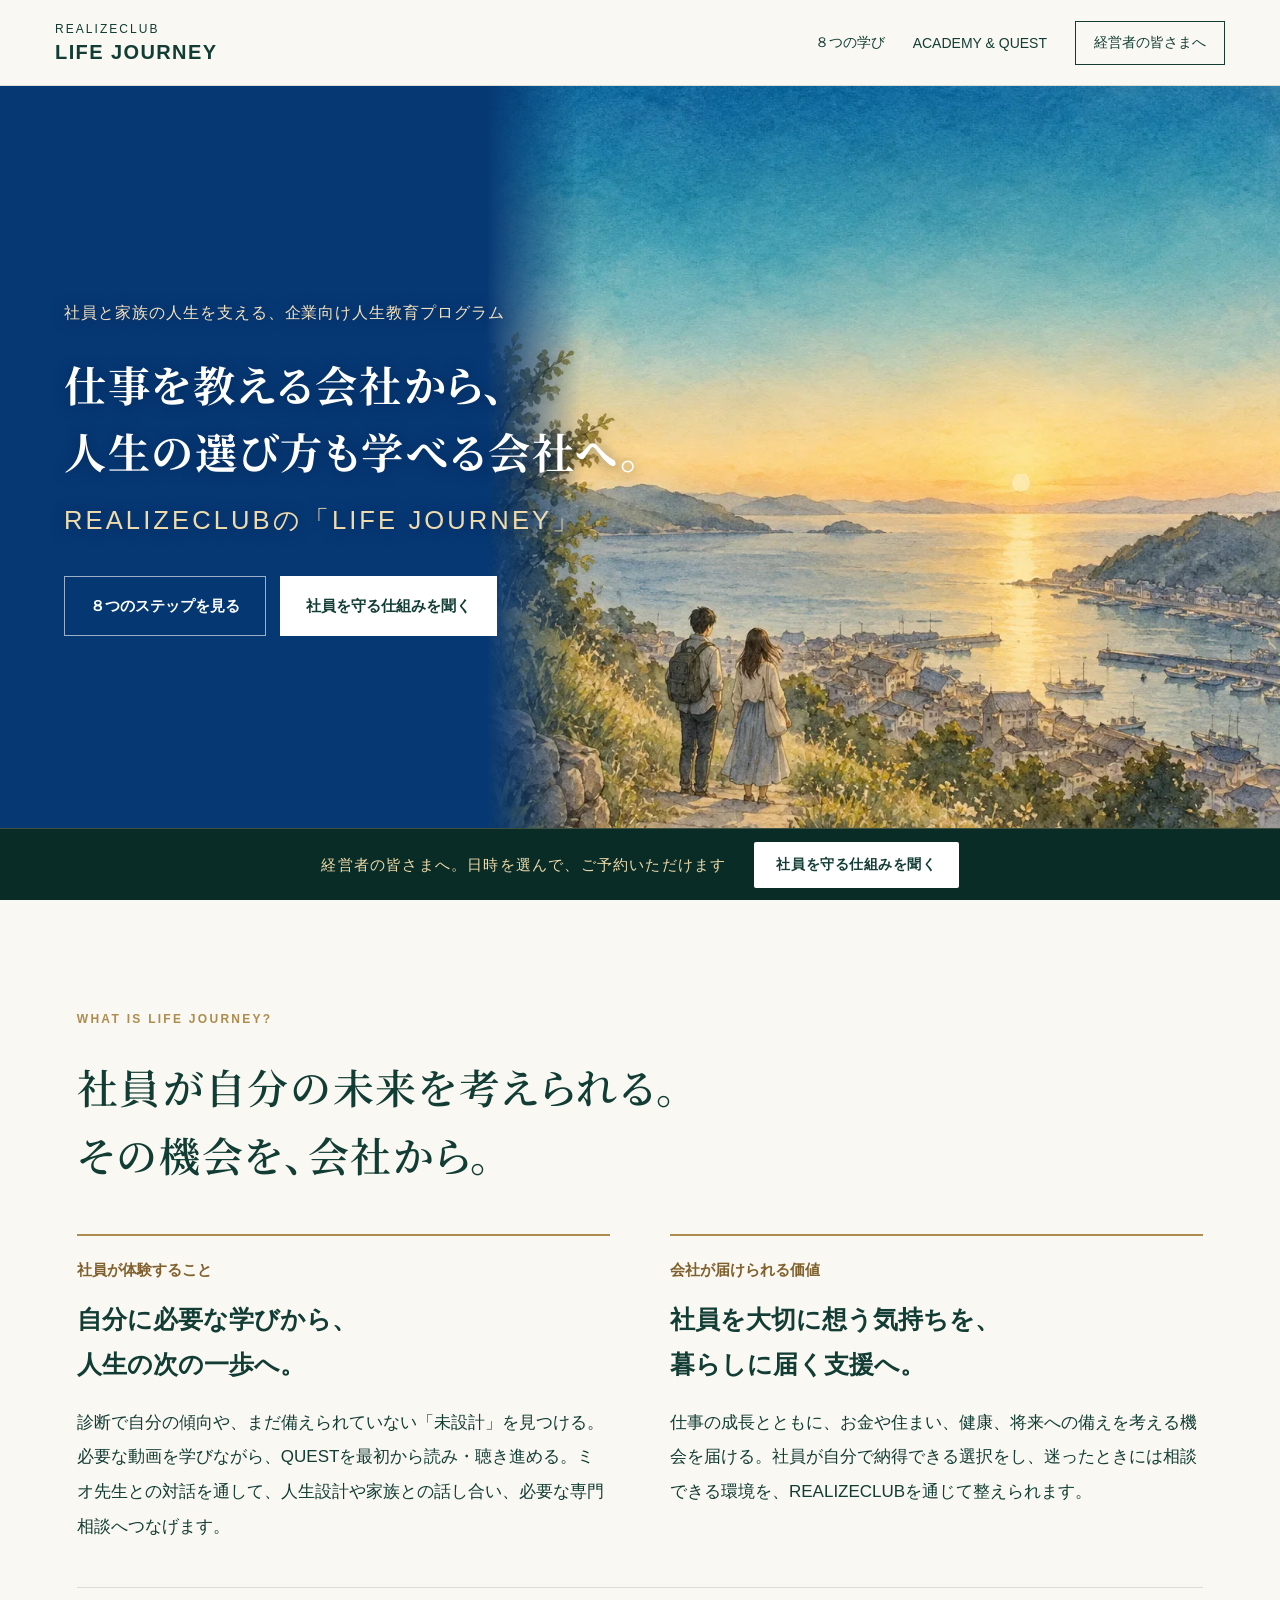
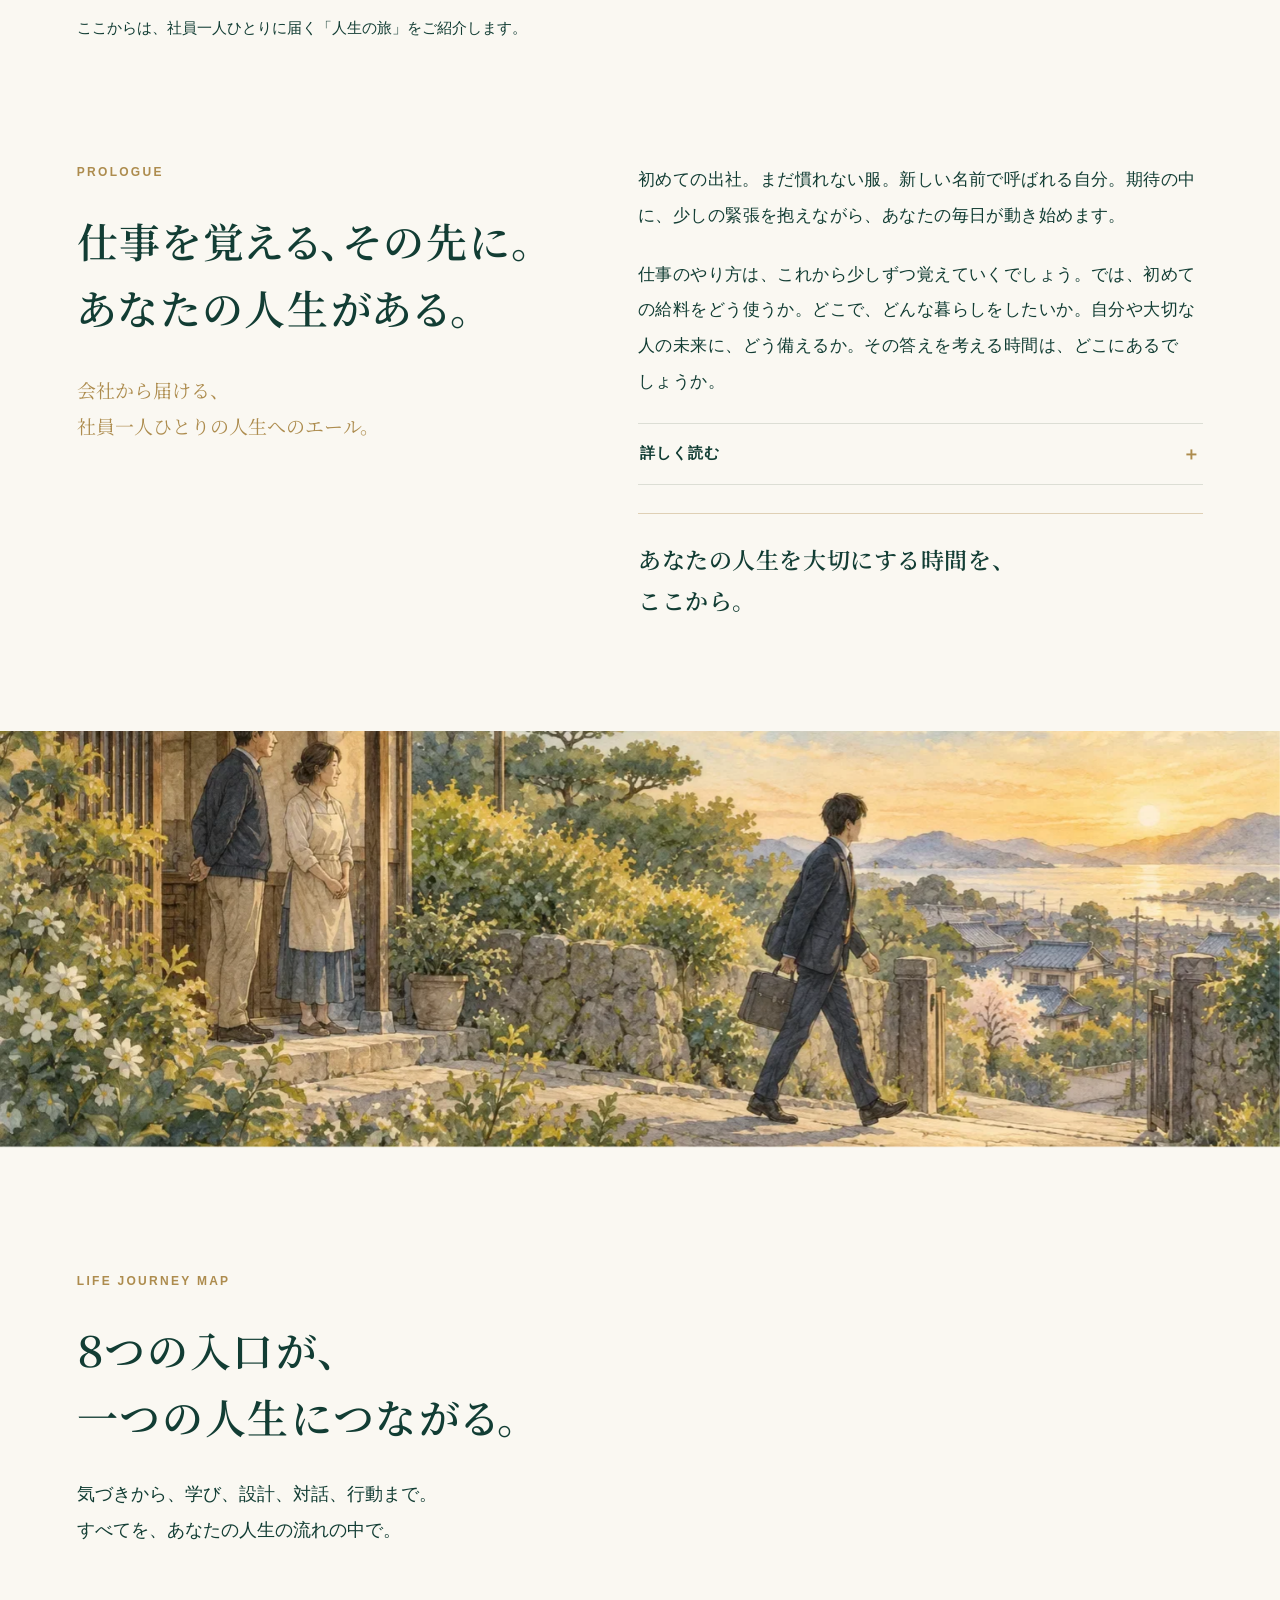
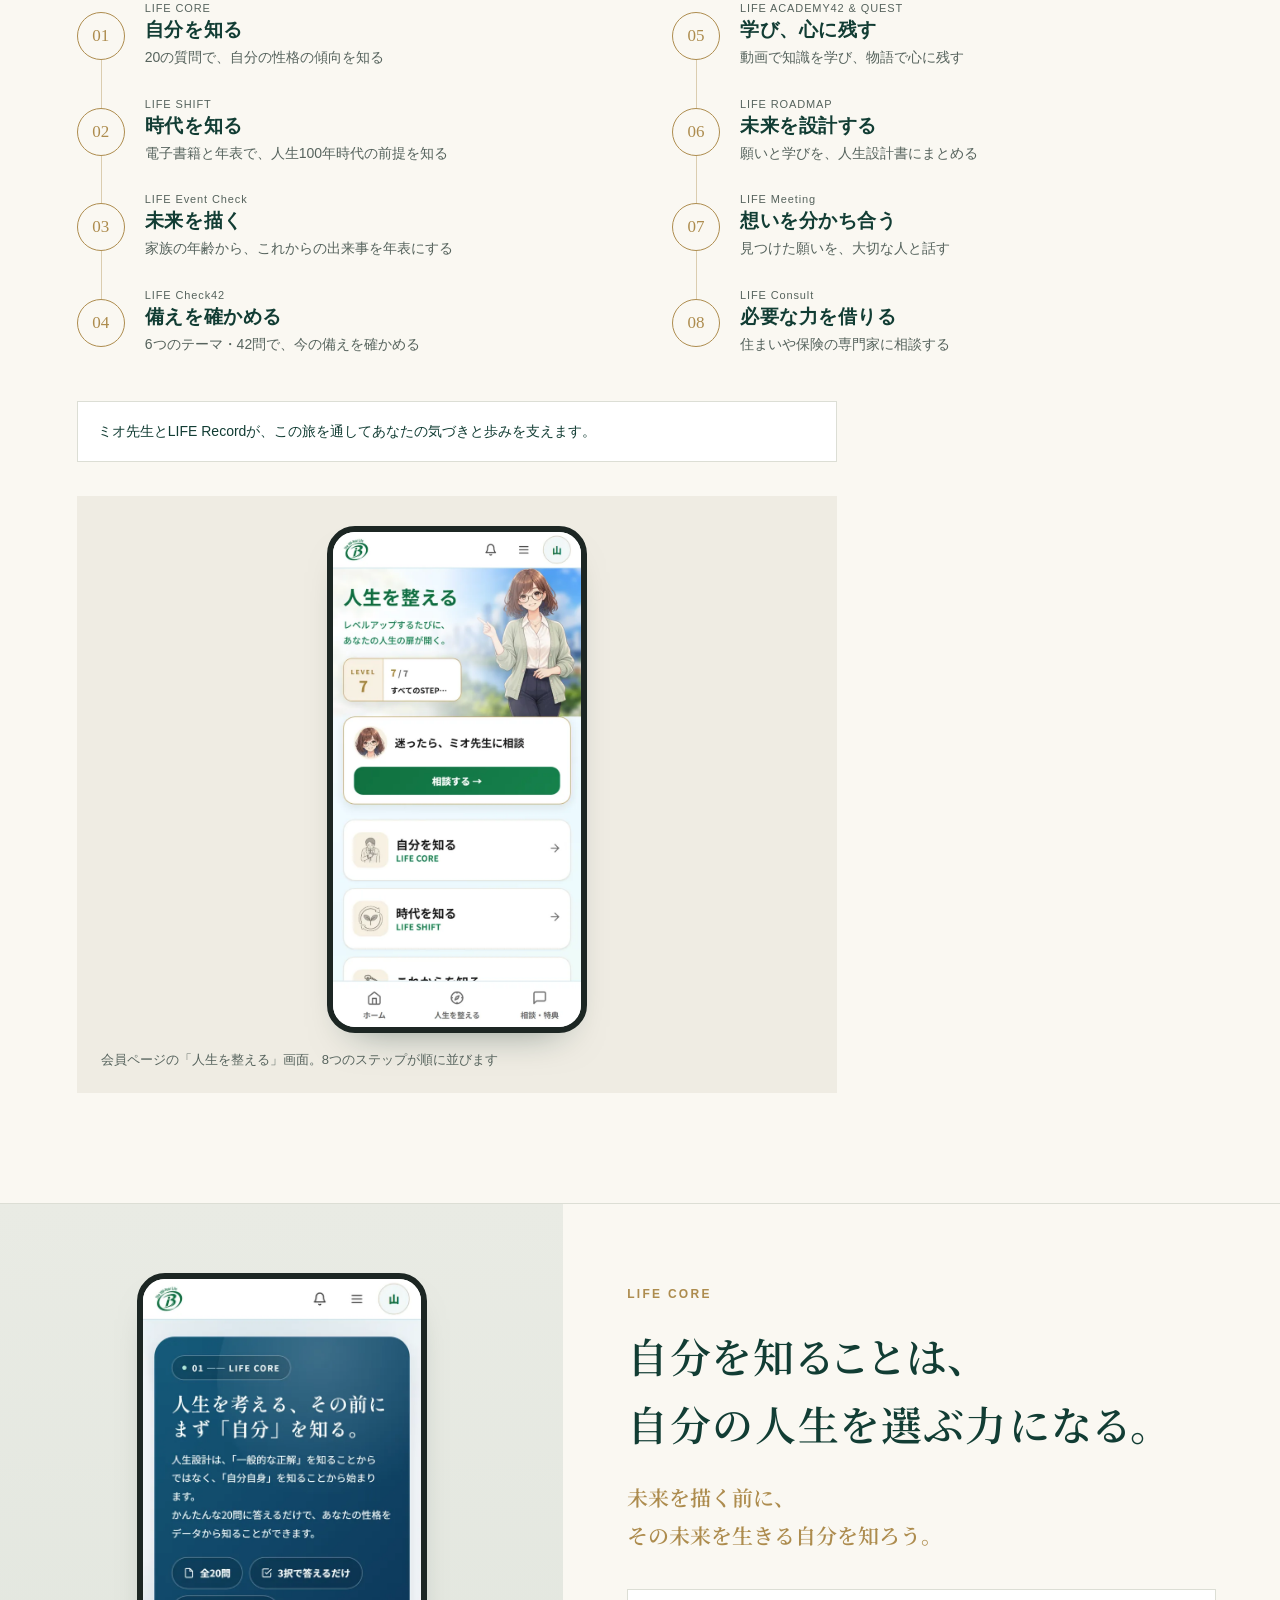
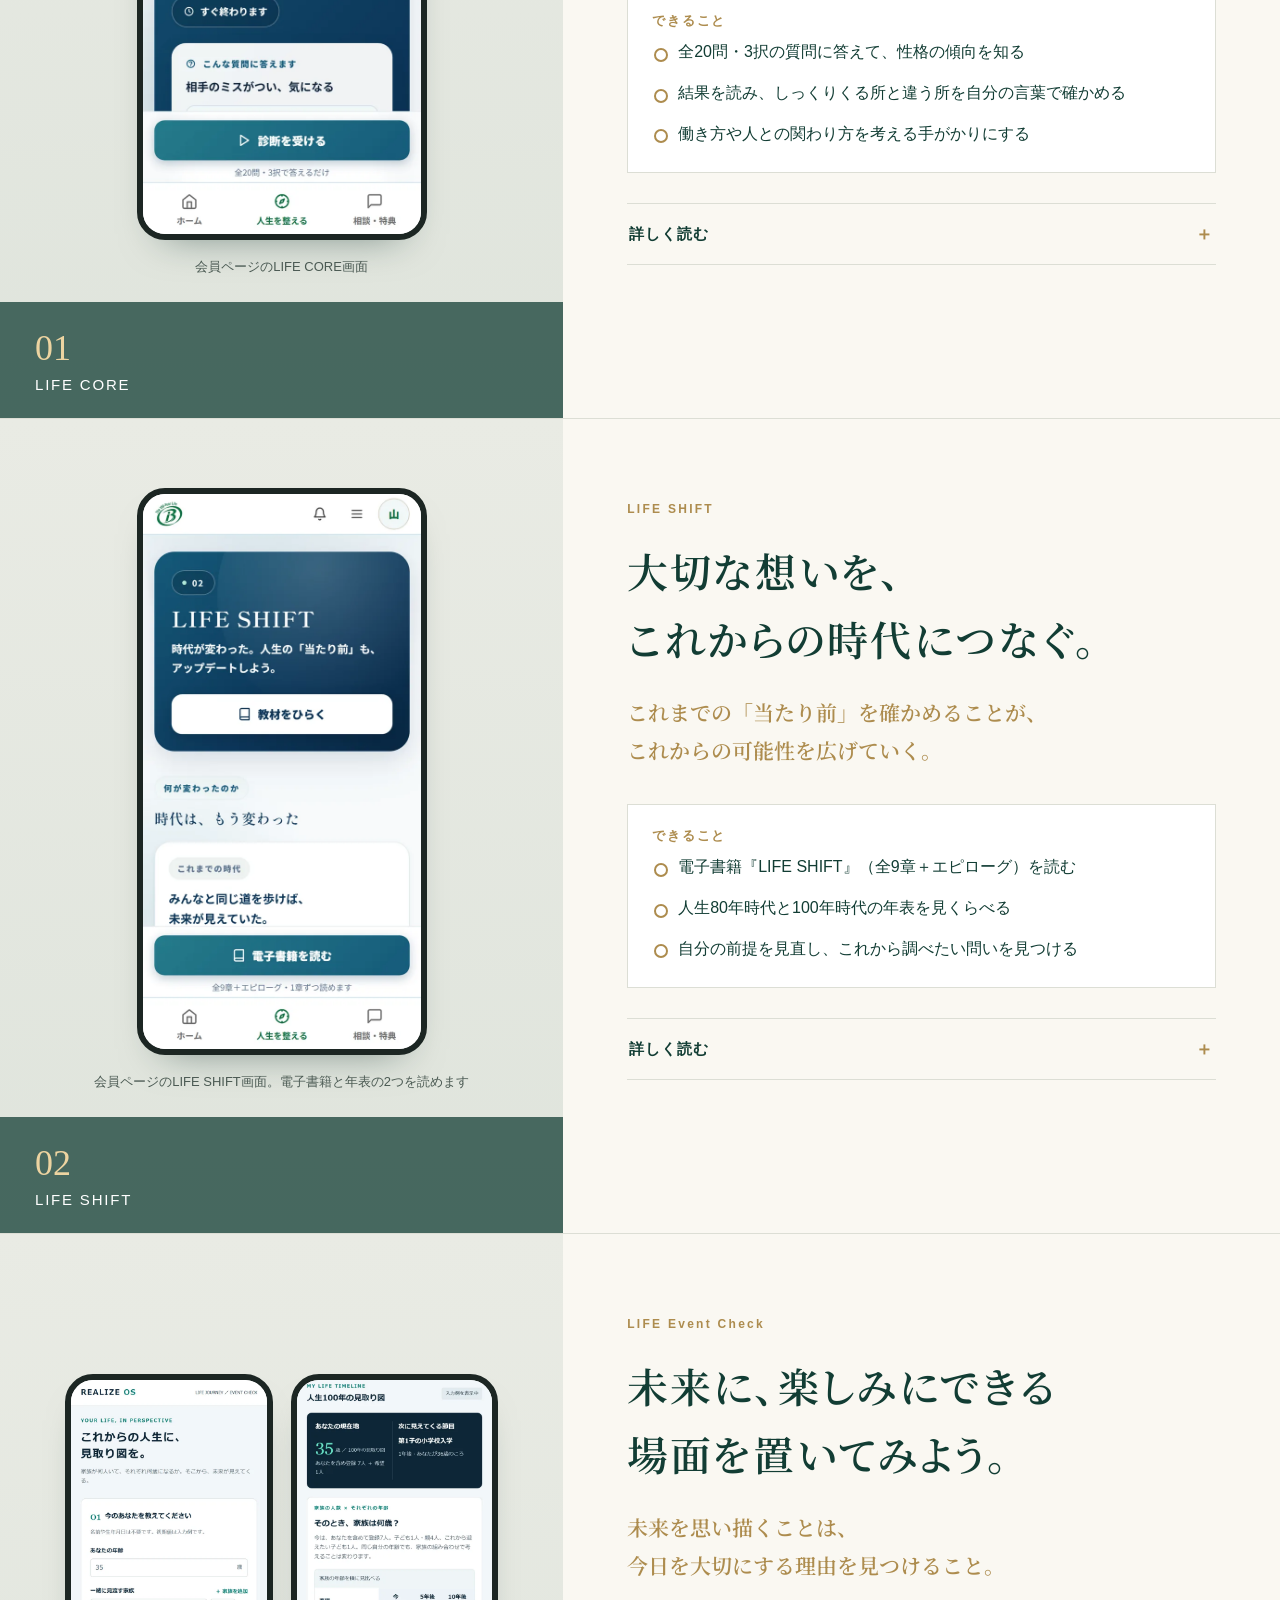
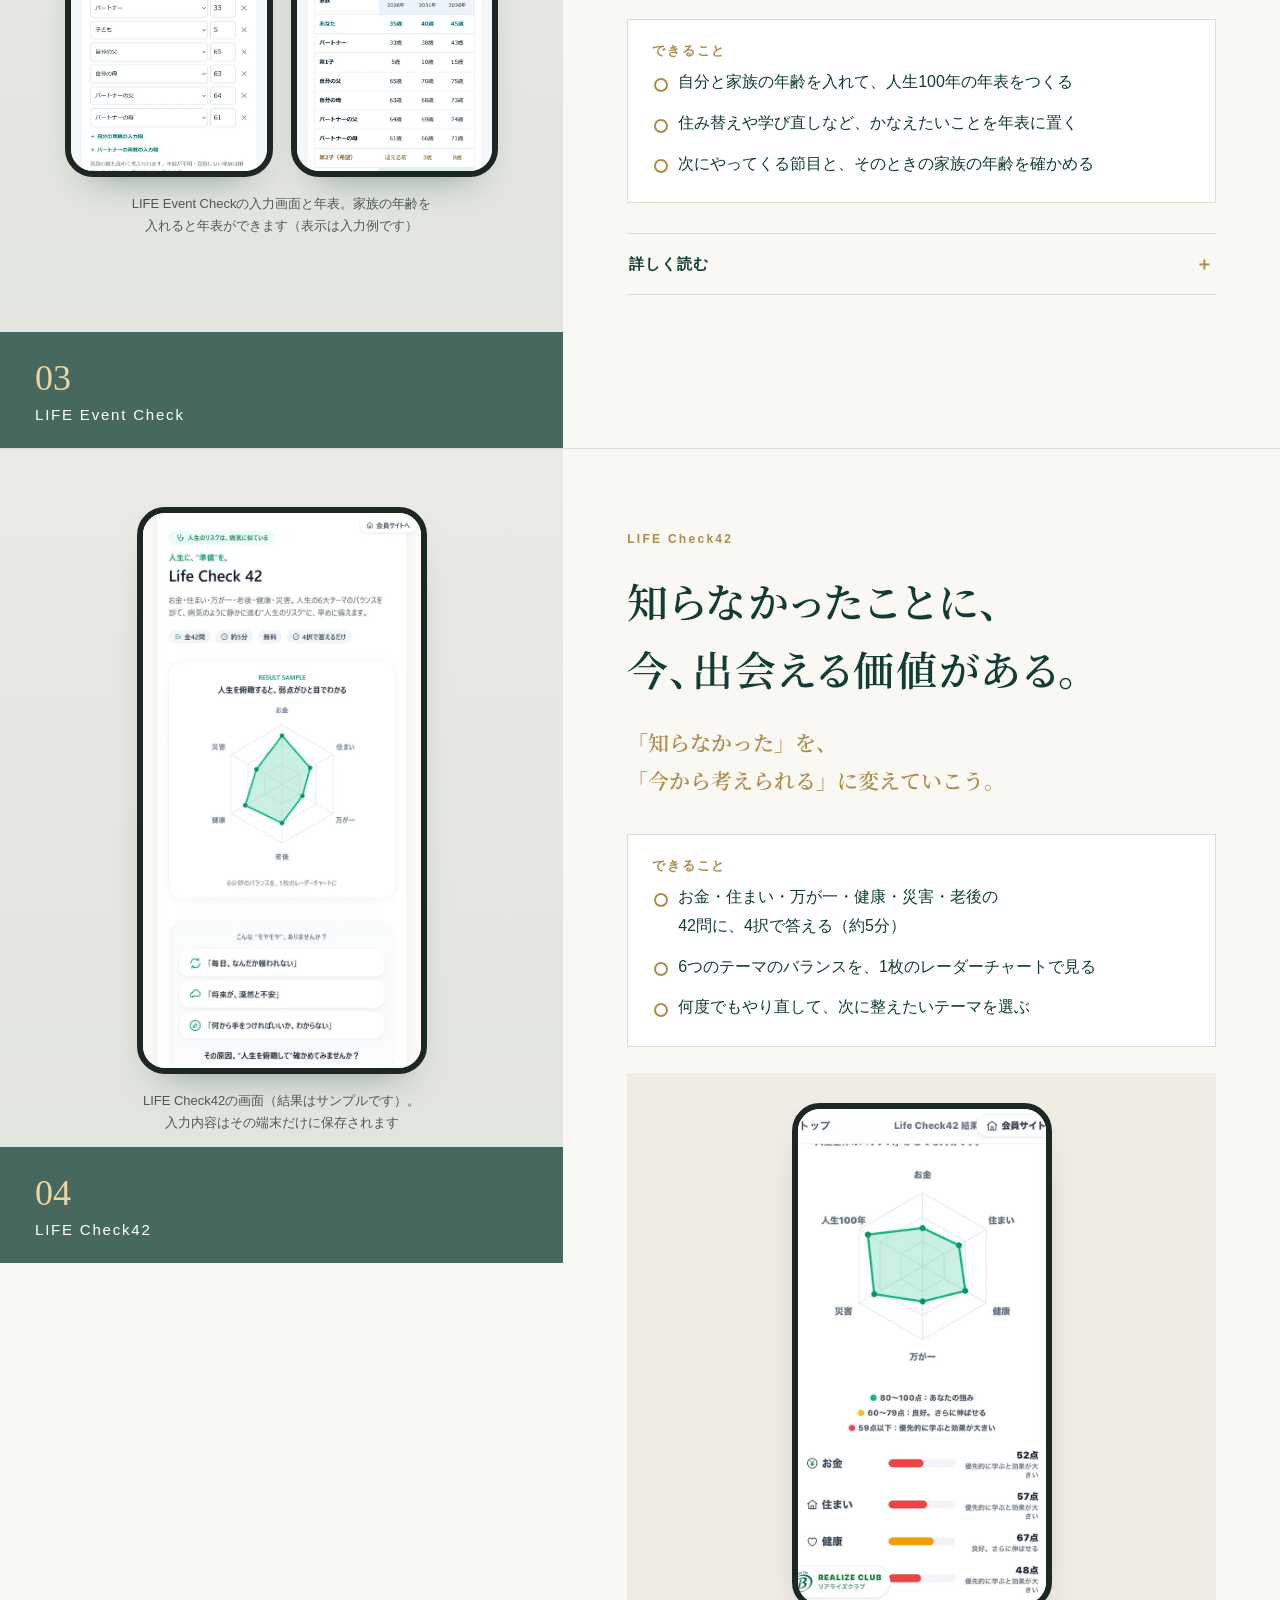
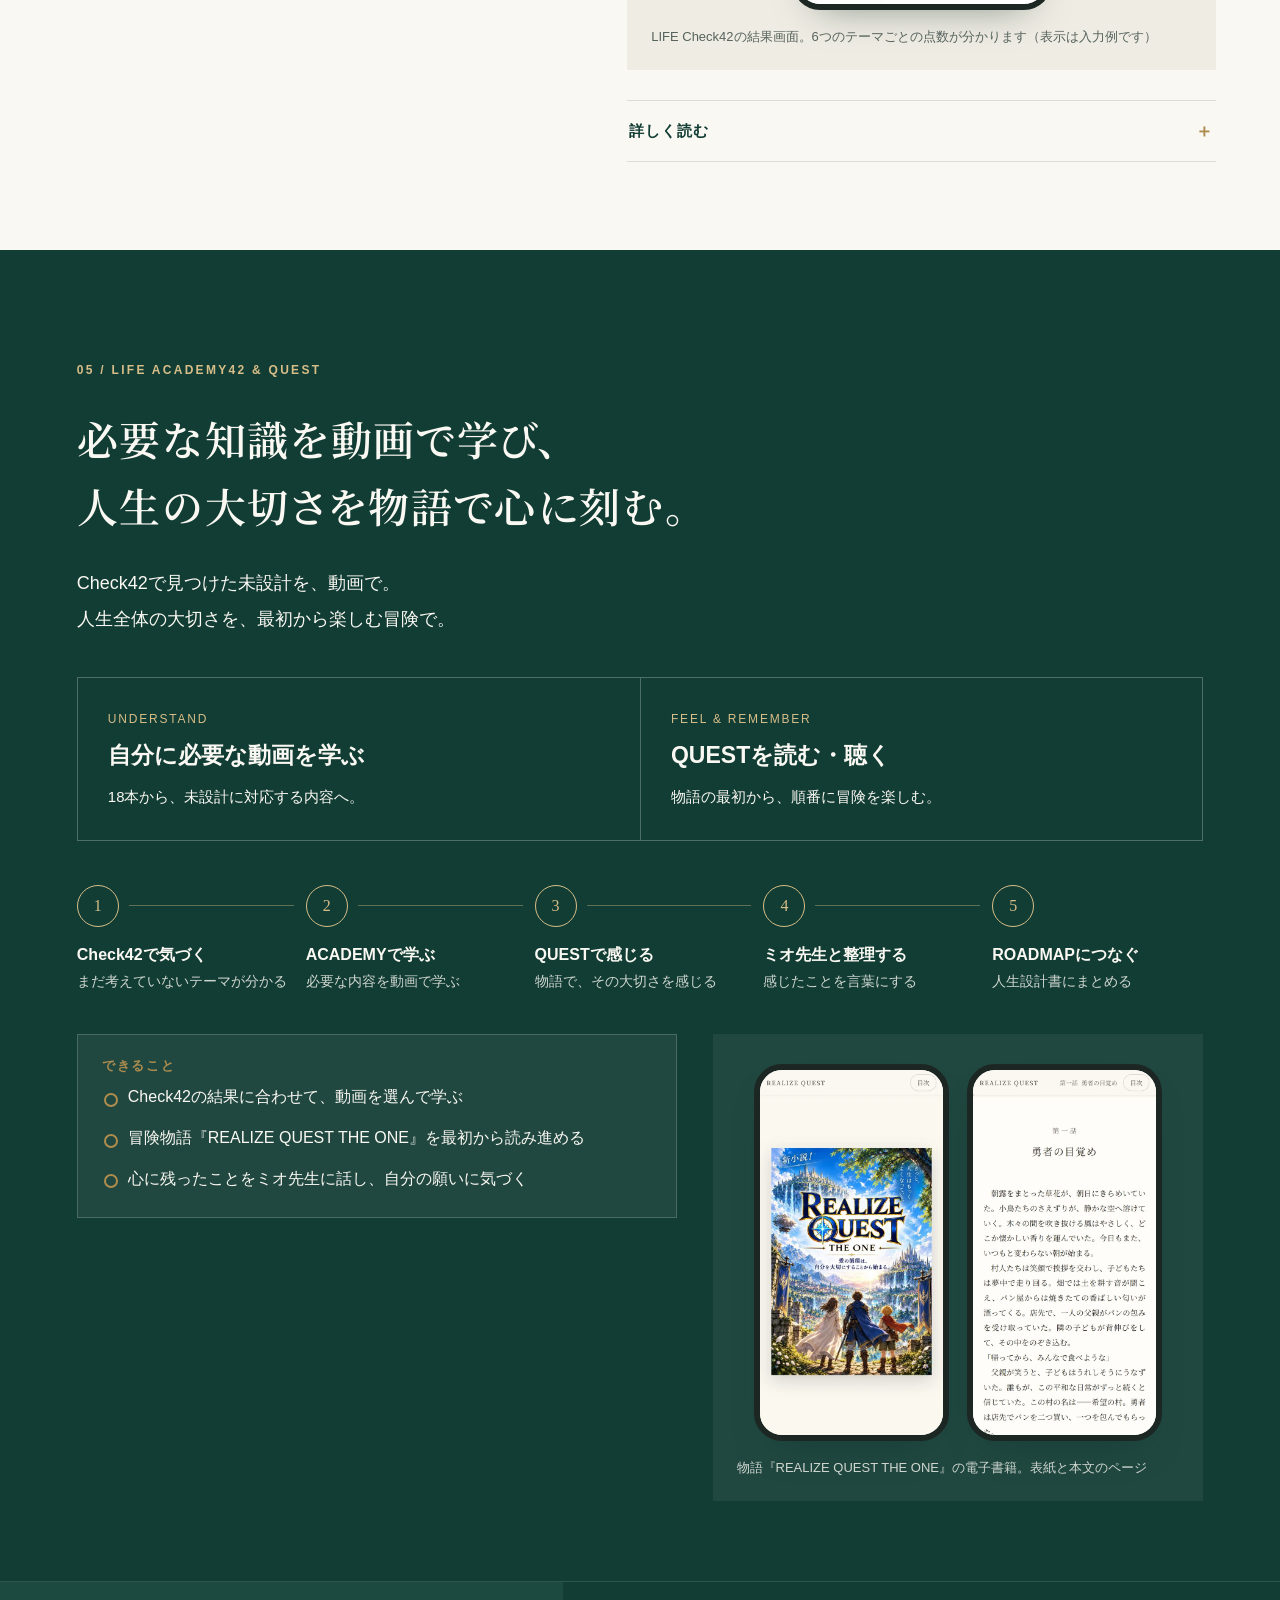
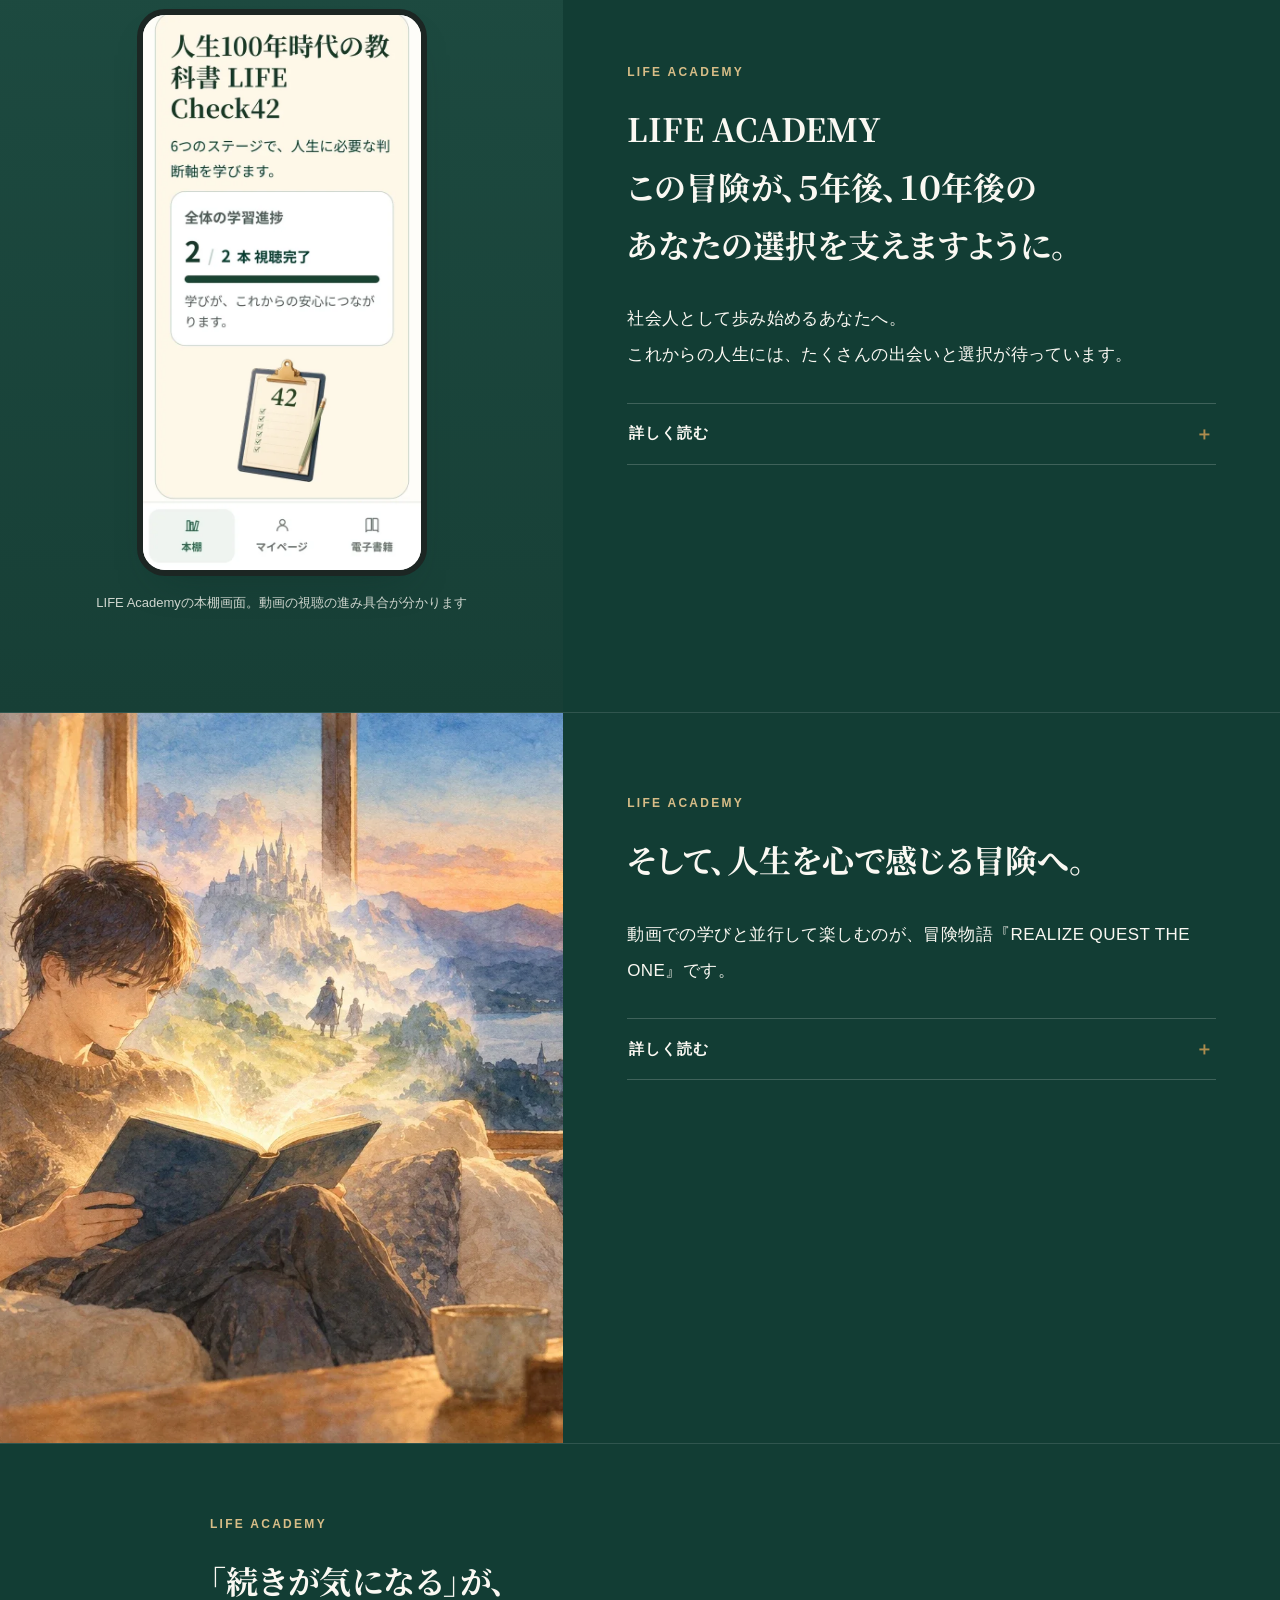
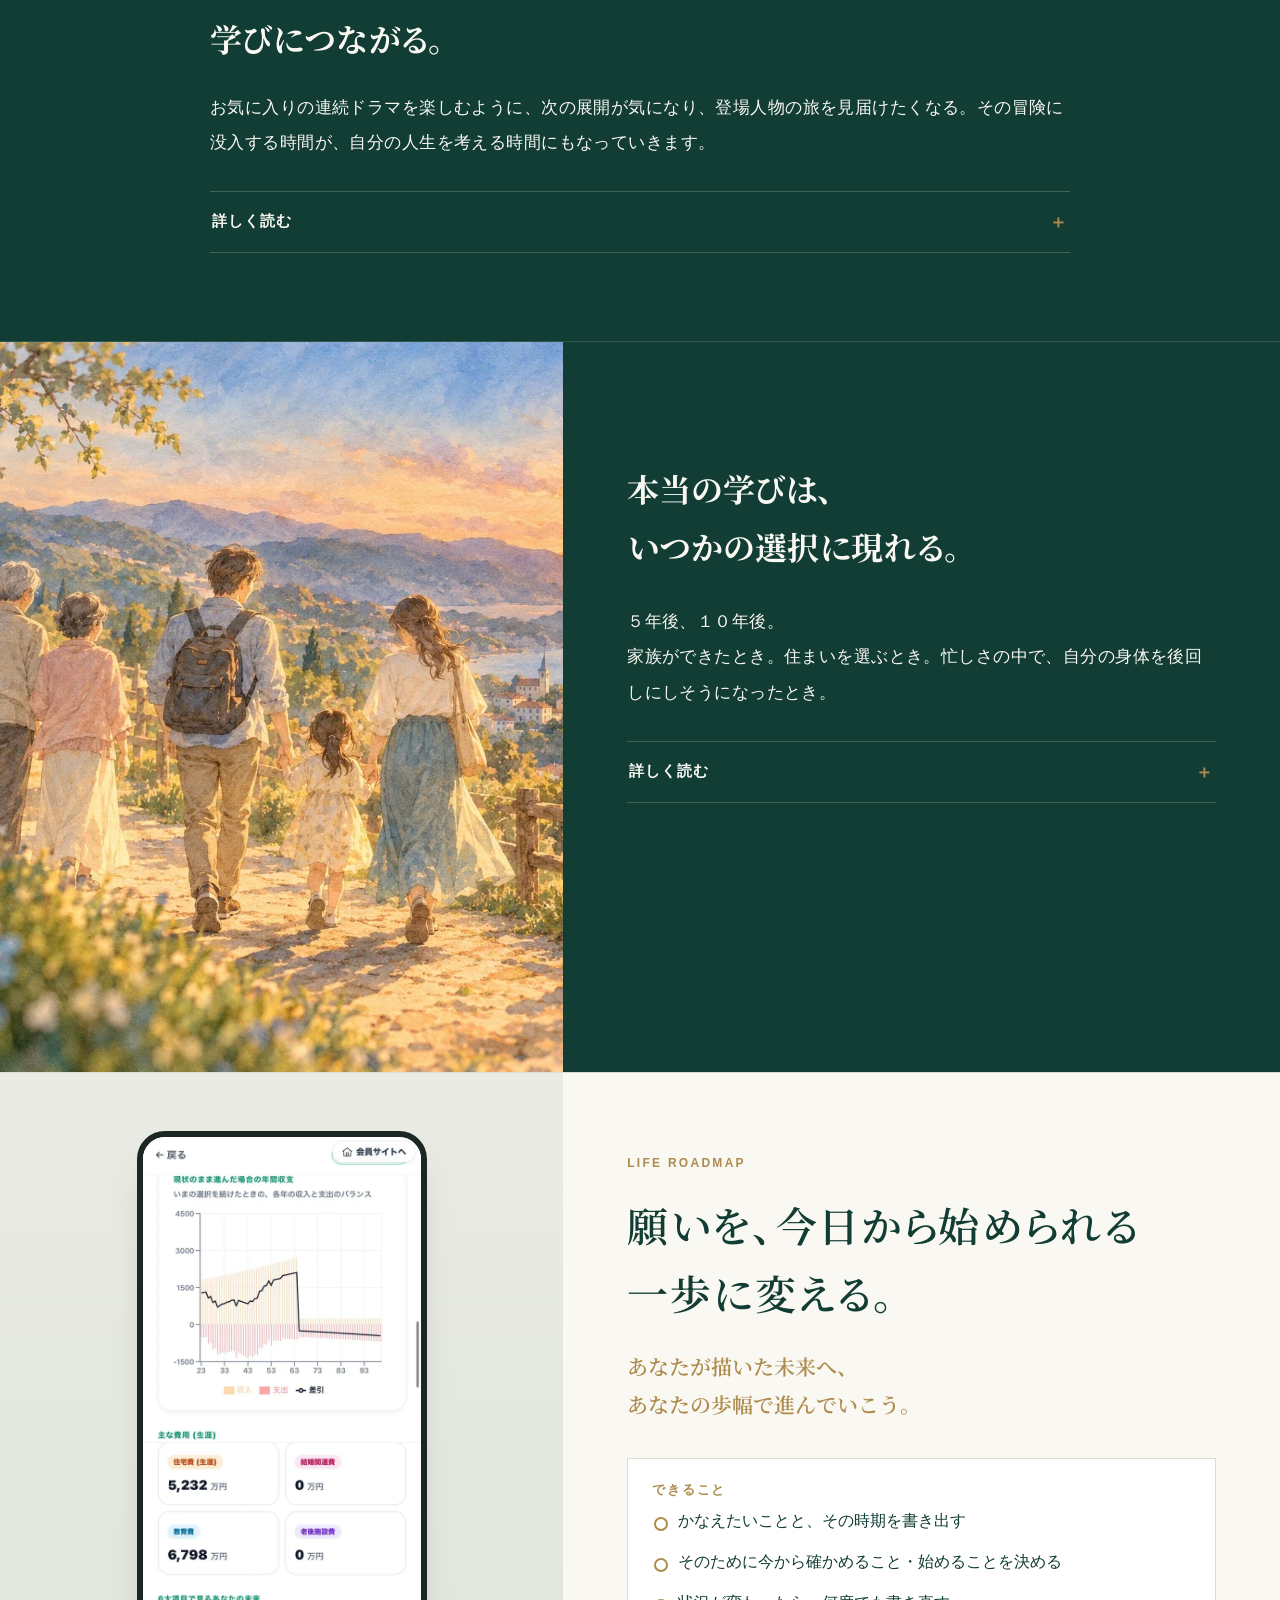
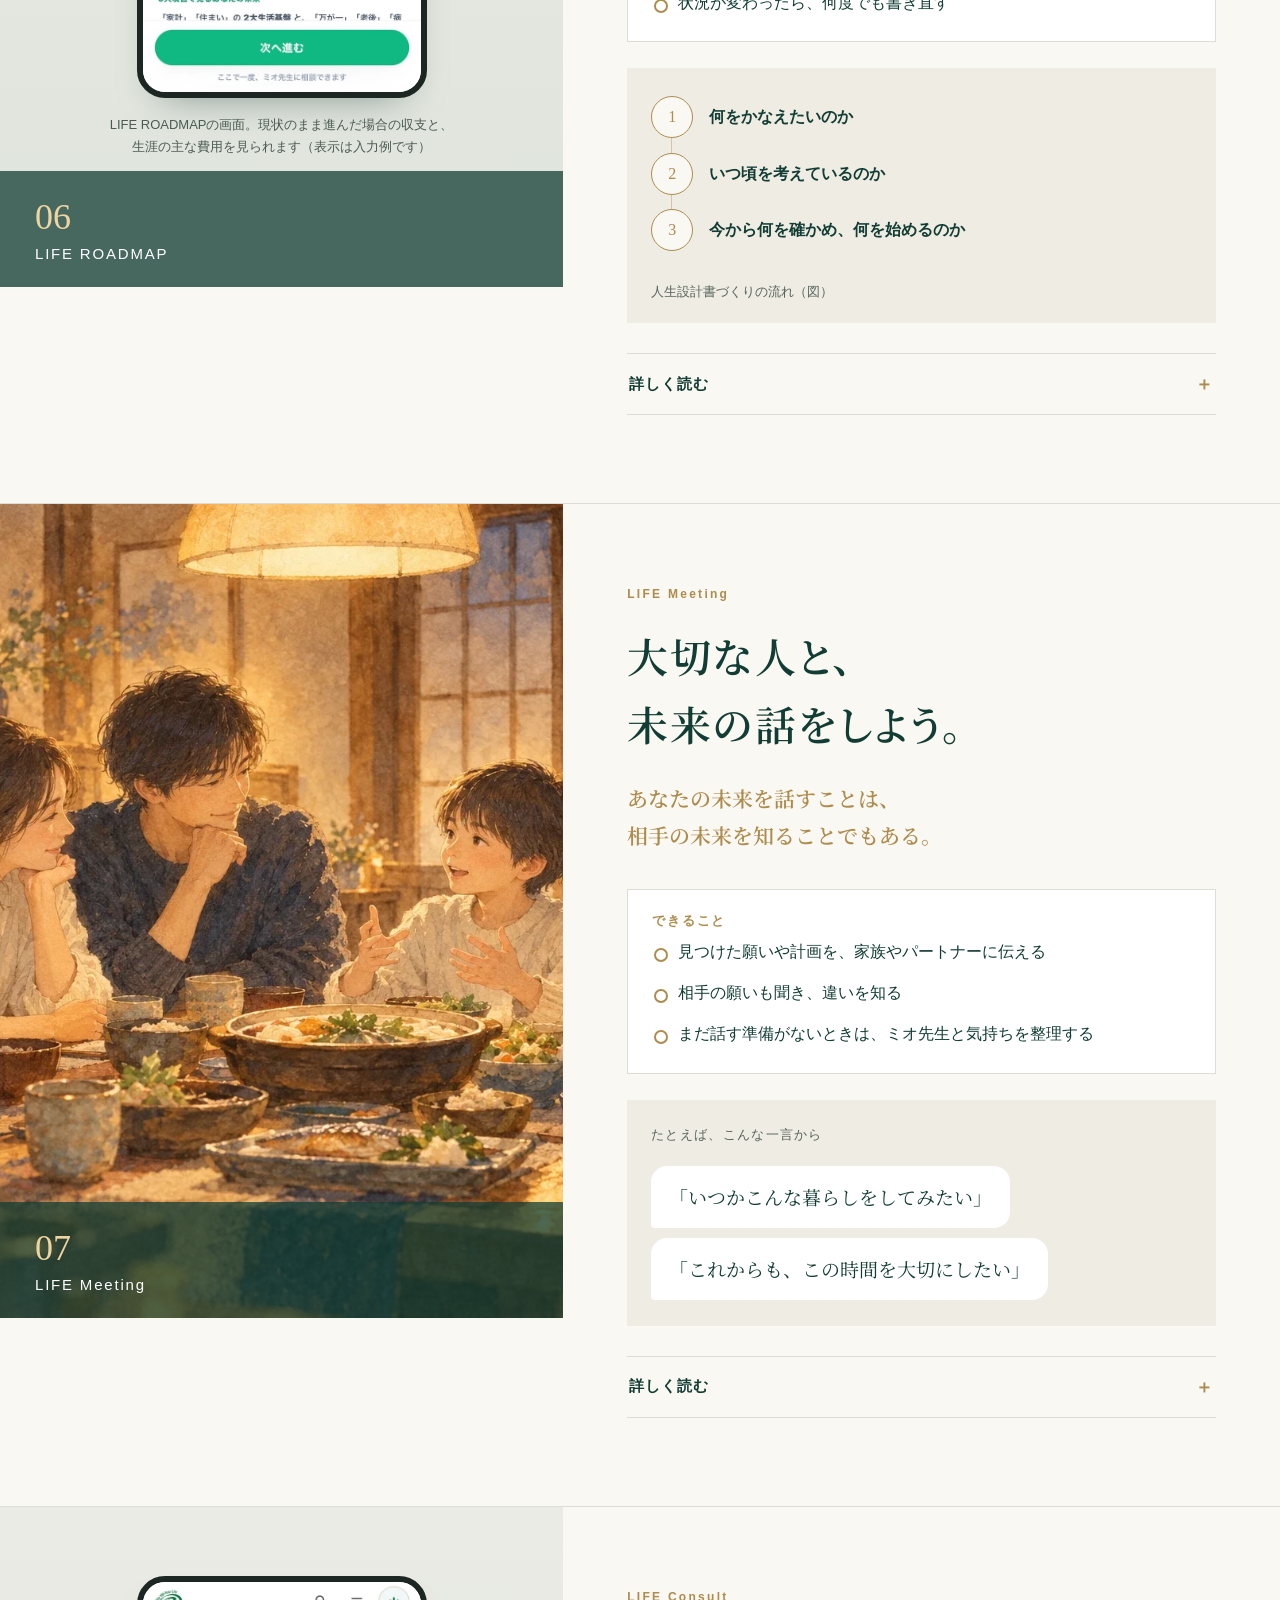
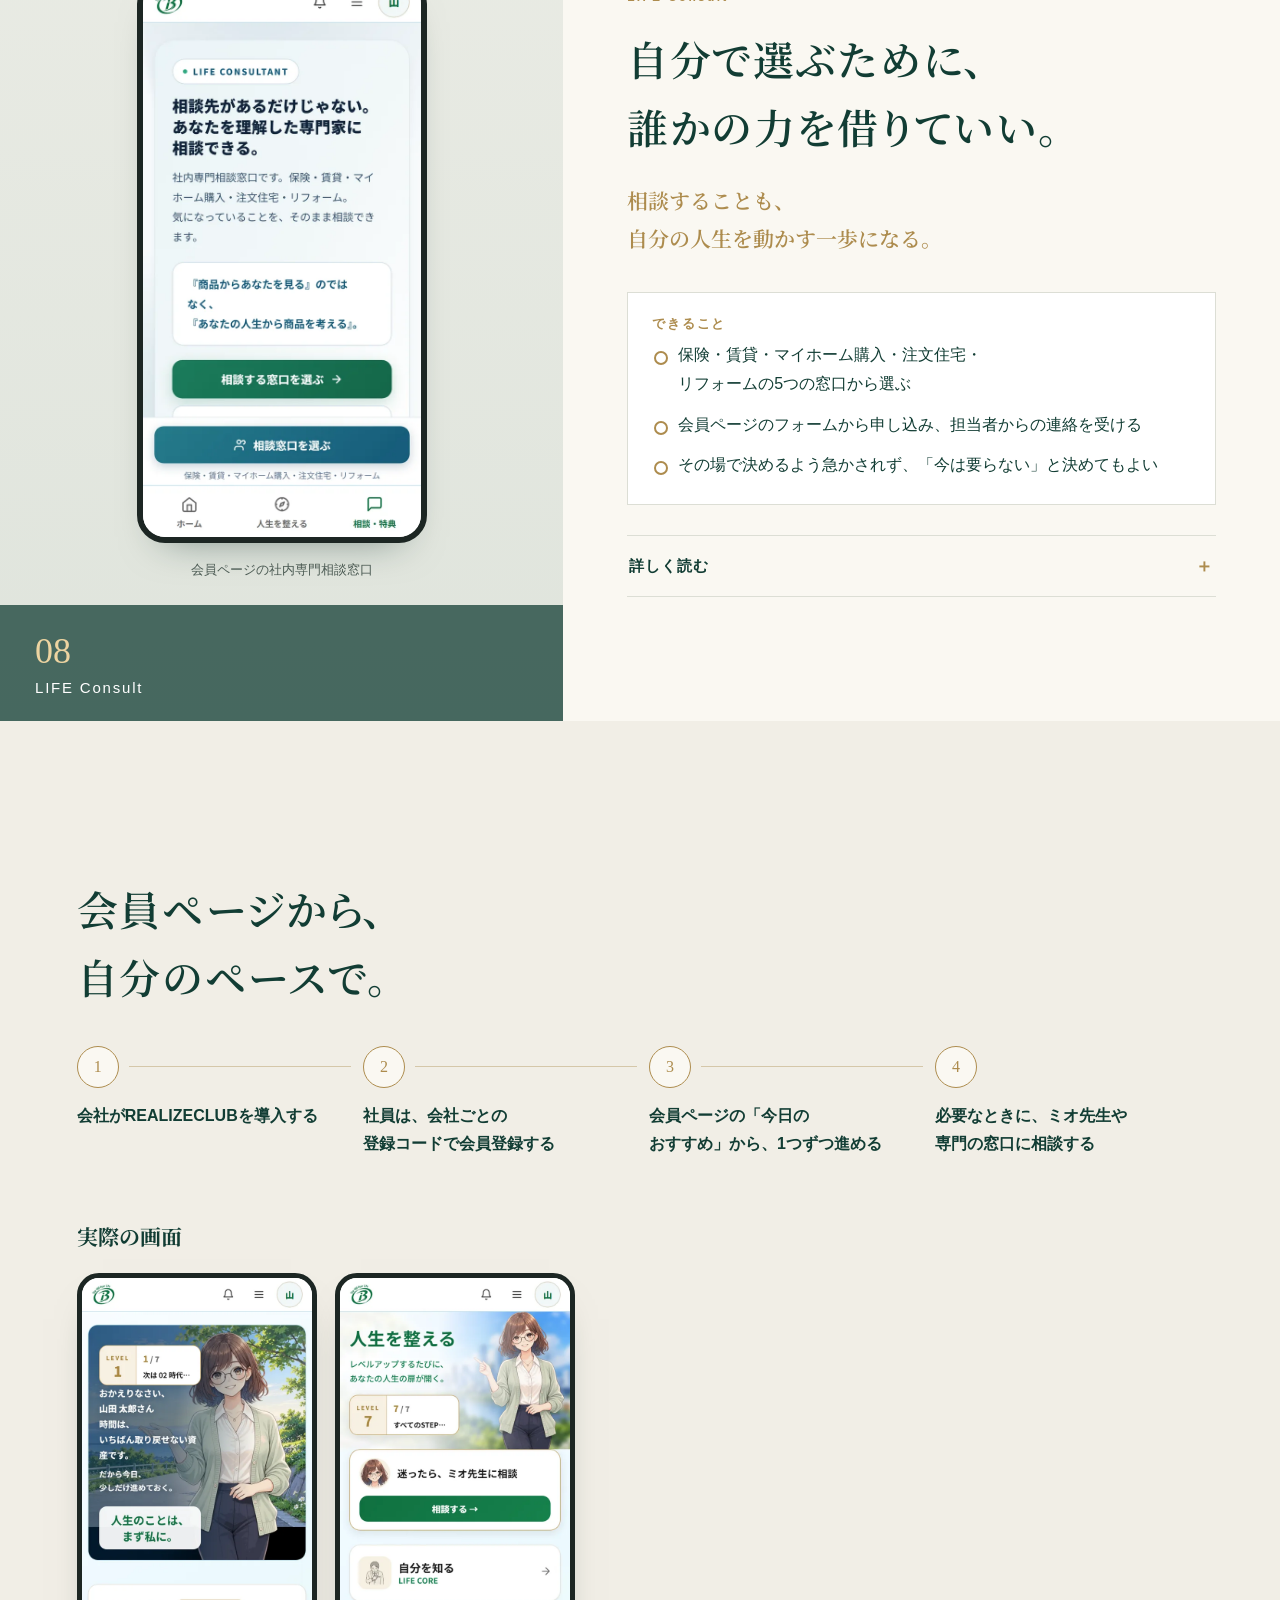
==== commit f42c28e3: "改善版: QUESTを電子書籍の表紙と本文ページの2枚並びに Co-Authored-By: Claude Opus 5.5 <noreply@anthropic.com>" ====
--- a/v2/index.html
+++ b/v2/index.html
@@ -78,7 +78,7 @@
 <p data-fit="" style="--fit:4.104vw;--fit-cap:15px"><w-b>18本から、</w-b><w-b>未設計に</w-b><w-b>対応する</w-b><w-b>内容へ。</w-b></p></div>
 <div><span>FEEL &amp; REMEMBER</span>
 <h3><w-b>QUESTを</w-b><w-b>読む・聴く</w-b></h3>
-<p data-fit="" style="--fit:3.901vw;--fit-cap:15px"><w-b>物語の</w-b><w-b>最初から、</w-b><w-b>順番に</w-b><w-b>冒険を</w-b><w-b>楽しむ。</w-b></p></div></div><ol class="flow flow-h flow-academy"><li><strong><w-b>Check42で</w-b><w-b>気づく</w-b></strong><span><w-b>まだ</w-b><w-b>考えていない</w-b><w-b>テーマが</w-b><w-b>分かる</w-b></span></li><li><strong><w-b>ACADEMYで</w-b><w-b>学ぶ</w-b></strong><span><w-b>必要な</w-b><w-b>内容を</w-b><w-b>動画で</w-b><w-b>学ぶ</w-b></span></li><li><strong><w-b>QUESTで</w-b><w-b>感じる</w-b></strong><span><w-b>物語で、</w-b><w-b>その</w-b><w-b>大切さを</w-b><w-b>感じる</w-b></span></li><li><strong><w-b>ミオ先生と</w-b><w-b>整理する</w-b></strong><span><w-b>感じた</w-b><w-b>ことを</w-b><w-b>言葉に</w-b><w-b>する</w-b></span></li><li><strong><w-b>ROADMAPに</w-b><w-b>つなぐ</w-b></strong><span><w-b>人生設計書に</w-b><w-b>まとめる</w-b></span></li></ol><div class="academy-row"><div class="can"><p class="can-label"><w-b>できる</w-b><w-b>こと</w-b></p><ul><li><w-b>Check42の</w-b><w-b>結果に</w-b><w-b>合わせて、</w-b><w-b>動画を</w-b><w-b>選んで</w-b><w-b>学ぶ</w-b></li><li><w-b>冒険物語</w-b><w-b>『REALIZE QUEST THE ONE』を</w-b><w-b>最初から</w-b><w-b>読み進める</w-b></li><li><w-b>心に</w-b><w-b>残った</w-b><w-b>ことを</w-b><w-b>ミオ先生に</w-b><w-b>話し、</w-b><w-b>自分の</w-b><w-b>願いに</w-b><w-b>気づく</w-b></li></ul></div><figure class="shot-panel"><div class="phones"><div class="phone"><img alt="物語 REALIZE QUEST THE ONE の表紙" decoding="async" height="1198" loading="lazy" src="../shots/quest.webp" width="600"/></div></div><figcaption><w-b>物語</w-b><w-b>『REALIZE QUEST THE ONE』</w-b><w-b>（電子書籍版）</w-b></figcaption></figure></div></div>
+<p data-fit="" style="--fit:3.901vw;--fit-cap:15px"><w-b>物語の</w-b><w-b>最初から、</w-b><w-b>順番に</w-b><w-b>冒険を</w-b><w-b>楽しむ。</w-b></p></div></div><ol class="flow flow-h flow-academy"><li><strong><w-b>Check42で</w-b><w-b>気づく</w-b></strong><span><w-b>まだ</w-b><w-b>考えていない</w-b><w-b>テーマが</w-b><w-b>分かる</w-b></span></li><li><strong><w-b>ACADEMYで</w-b><w-b>学ぶ</w-b></strong><span><w-b>必要な</w-b><w-b>内容を</w-b><w-b>動画で</w-b><w-b>学ぶ</w-b></span></li><li><strong><w-b>QUESTで</w-b><w-b>感じる</w-b></strong><span><w-b>物語で、</w-b><w-b>その</w-b><w-b>大切さを</w-b><w-b>感じる</w-b></span></li><li><strong><w-b>ミオ先生と</w-b><w-b>整理する</w-b></strong><span><w-b>感じた</w-b><w-b>ことを</w-b><w-b>言葉に</w-b><w-b>する</w-b></span></li><li><strong><w-b>ROADMAPに</w-b><w-b>つなぐ</w-b></strong><span><w-b>人生設計書に</w-b><w-b>まとめる</w-b></span></li></ol><div class="academy-row"><div class="can"><p class="can-label"><w-b>できる</w-b><w-b>こと</w-b></p><ul><li><w-b>Check42の</w-b><w-b>結果に</w-b><w-b>合わせて、</w-b><w-b>動画を</w-b><w-b>選んで</w-b><w-b>学ぶ</w-b></li><li><w-b>冒険物語</w-b><w-b>『REALIZE QUEST THE ONE』を</w-b><w-b>最初から</w-b><w-b>読み進める</w-b></li><li><w-b>心に</w-b><w-b>残った</w-b><w-b>ことを</w-b><w-b>ミオ先生に</w-b><w-b>話し、</w-b><w-b>自分の</w-b><w-b>願いに</w-b><w-b>気づく</w-b></li></ul></div><figure class="shot-panel pair"><div class="phones"><div class="phone"><img alt="電子書籍 REALIZE QUEST THE ONE の表紙" decoding="async" height="1198" loading="lazy" src="../shots/quest.webp" width="600"/></div><div class="phone"><img alt="電子書籍 REALIZE QUEST THE ONE の本文のページ" decoding="async" height="1198" loading="lazy" src="../shots/quest-read.webp" width="600"/></div></div><figcaption><w-b>物語</w-b><w-b>『REALIZE QUEST THE ONE』の</w-b><w-b>電子書籍。</w-b><w-b>表紙と</w-b><w-b>本文の</w-b><w-b>ページ</w-b></figcaption></figure></div></div>
 <article class="chapter ch academy-chapter"><div class="ch-head"><p class="eyebrow">LIFE ACADEMY</p><h3 data-fit="" style="--fit:6.508vw;--fit-cap:26px">LIFE ACADEMY<br/><w-b>この</w-b><w-b>冒険が、</w-b><w-b>５年後、</w-b><w-b>１０年後の</w-b><br/><w-b>あなたの</w-b><w-b>選択を</w-b><w-b>支えますように。</w-b></h3></div><div class="chapter-visual screen-visual"><figure class="shot-panel"><div class="phones"><div class="phone"><img alt="LIFE Academy の本棚の画面" decoding="async" height="1198" loading="lazy" src="../shots/academy.webp" width="600"/></div></div><figcaption><w-b>LIFE Academyの</w-b><w-b>本棚画面。</w-b><w-b>動画の</w-b><w-b>視聴の</w-b><w-b>進み具合が</w-b><w-b>分かります</w-b></figcaption></figure></div><div class="ch-body"><div class="prose"><p><w-b>社会人と</w-b><w-b>して</w-b><w-b>歩み始める</w-b><w-b>あなたへ。</w-b><br/><w-b>これからの</w-b><w-b>人生には、</w-b><w-b>たくさんの</w-b><w-b>出会いと</w-b><w-b>選択が</w-b><w-b>待っています。</w-b></p></div><details class="more"><summary><span class="t-open"><w-b>詳しく</w-b><w-b>読む</w-b></span><span class="t-close"><w-b>閉じる</w-b></span></summary><div class="prose"><p><w-b>初めての</w-b><w-b>給料を</w-b><w-b>どう</w-b><w-b>使うか。</w-b><w-b>どんな</w-b><w-b>暮らしを</w-b><w-b>したいか。</w-b><w-b>誰と、</w-b><w-b>どんな</w-b><w-b>未来を</w-b><w-b>つくるか。</w-b><w-b>そして、</w-b><w-b>自分や</w-b><w-b>大切な</w-b><w-b>人を</w-b><w-b>どう</w-b><w-b>守っていくか。</w-b></p><p><w-b>その</w-b><w-b>一つ</w-b><w-b>ひとつは、</w-b><w-b>ひとつなぎの</w-b><w-b>人生に</w-b><w-b>なっていきます。</w-b></p><p><w-b>LIFE ACADEMYは、</w-b><w-b>あなたが</w-b><w-b>自分の</w-b><w-b>人生を</w-b><w-b>考え、</w-b><w-b>大切な</w-b><w-b>ものを</w-b><w-b>守りながら</w-b><w-b>未来を</w-b><w-b>選んでいく</w-b><w-b>ための、</w-b><w-b>人生教育です。</w-b></p><p><w-b>自分に</w-b><w-b>必要な</w-b><w-b>ことから、</w-b><w-b>学ぶ。</w-b></p><p><w-b>最初の</w-b><w-b>入口は、</w-b><w-b>LIFE Check42。</w-b><br/><w-b>お金・住まい・万が一・</w-b><w-b>健康・災害・老後という</w-b><w-b>６つの</w-b><w-b>テーマから、</w-b><w-b>まだ</w-b><w-b>考えられていない</w-b><w-b>こと、</w-b><w-b>備えられていない</w-b><w-b>こと</w-b><w-b>——人生の</w-b><w-b>「未設計」を</w-b><w-b>見つけます。</w-b></p><p><w-b>その</w-b><w-b>結果に</w-b><w-b>合わせて、</w-b><w-b>18本の</w-b><w-b>eラーニング動画の</w-b><w-b>中から、</w-b><w-b>自分に</w-b><w-b>必要な</w-b><w-b>内容を</w-b><w-b>学びます。</w-b></p><p><w-b>自分との</w-b><w-b>つながりが</w-b><w-b>分かるから、</w-b><w-b>学ぶ</w-b><w-b>理由が</w-b><w-b>見えてくる。</w-b><w-b>知識を</w-b><w-b>得る</w-b><w-b>ことで、</w-b><w-b>これから</w-b><w-b>何を</w-b><w-b>考え、</w-b><w-b>何を</w-b><w-b>準備すれば</w-b><w-b>よいかが、</w-b><w-b>少し</w-b><w-b>ずつ</w-b><w-b>見えてきます。</w-b></p></div></details></div></article>
 <article class="chapter ch academy-chapter"><div class="ch-head"><p class="eyebrow">LIFE ACADEMY</p><h3 data-fit="" style="--fit:6.135vw;--fit-cap:26px"><w-b>そして、</w-b><w-b>人生を</w-b><w-b>心で</w-b><w-b>感じる</w-b><w-b>冒険へ。</w-b></h3></div><div class="chapter-visual">
 <img alt="物語に心を動かされながら読書する" decoding="async" height="1024" loading="lazy" src="../assets/read.webp?v=2" width="1536"/></div><div class="ch-body"><div class="prose"><p><w-b>動画での</w-b><w-b>学びと</w-b><w-b>並行して</w-b><w-b>楽しむのが、</w-b><w-b>冒険物語</w-b><w-b>『REALIZE QUEST THE ONE』です。</w-b></p></div><details class="more"><summary><span class="t-open"><w-b>詳しく</w-b><w-b>読む</w-b></span><span class="t-close"><w-b>閉じる</w-b></span></summary><div class="prose"><p><w-b>最初の</w-b><w-b>ページから</w-b><w-b>旅を</w-b><w-b>共にし、</w-b><w-b>登場人物と</w-b><w-b>出会い、</w-b><w-b>迷い、</w-b><w-b>選びながら、</w-b><w-b>人生全体に</w-b><w-b>触れていきます。</w-b></p><p><w-b>旅立つ勇気。</w-b><w-b>送り出す父と</w-b><w-b>母の</w-b><w-b>寂しさと</w-b><w-b>愛。</w-b><w-b>そばに</w-b><w-b>いてくれる</w-b><w-b>人の</w-b><w-b>存在。</w-b><w-b>何気ない</w-b><w-b>日常が</w-b><w-b>続く</w-b><w-b>ことの</w-b><w-b>尊さ。</w-b></p><p><w-b>言葉から</w-b><w-b>情景を</w-b><w-b>思い描くうちに、</w-b><w-b>登場人物の</w-b><w-b>気持ちに、</w-b><w-b>自分の</w-b><w-b>経験や</w-b><w-b>大切な</w-b><w-b>人の</w-b><w-b>姿が</w-b><w-b>重なっていく。</w-b><w-b>その</w-b><w-b>場面で</w-b><w-b>感じた</w-b><w-b>ことと</w-b><w-b>一緒に、</w-b><w-b>生きていく</w-b><w-b>うえで</w-b><w-b>大事な</w-b><w-b>知識が</w-b><w-b>心に</w-b><w-b>残っていきます。</w-b></p><p><w-b>動画で、</w-b><w-b>必要な</w-b><w-b>知識を</w-b><w-b>理解する。</w-b><br/><w-b>物語で、</w-b><w-b>その</w-b><w-b>知識が</w-b><w-b>大切な</w-b><w-b>理由を</w-b><w-b>心に</w-b><w-b>刻む。</w-b></p><p><w-b>この</w-b><w-b>２つを</w-b><w-b>重ねる</w-b><w-b>ことで、</w-b><w-b>人生の</w-b><w-b>学びを</w-b><w-b>一人ひとりの</w-b><w-b>日常へと</w-b><w-b>浸透させていく。</w-b><w-b>それが、</w-b><w-b>LIFE ACADEMYの</w-b><w-b>学び方です。</w-b></p></div></details></div></article>
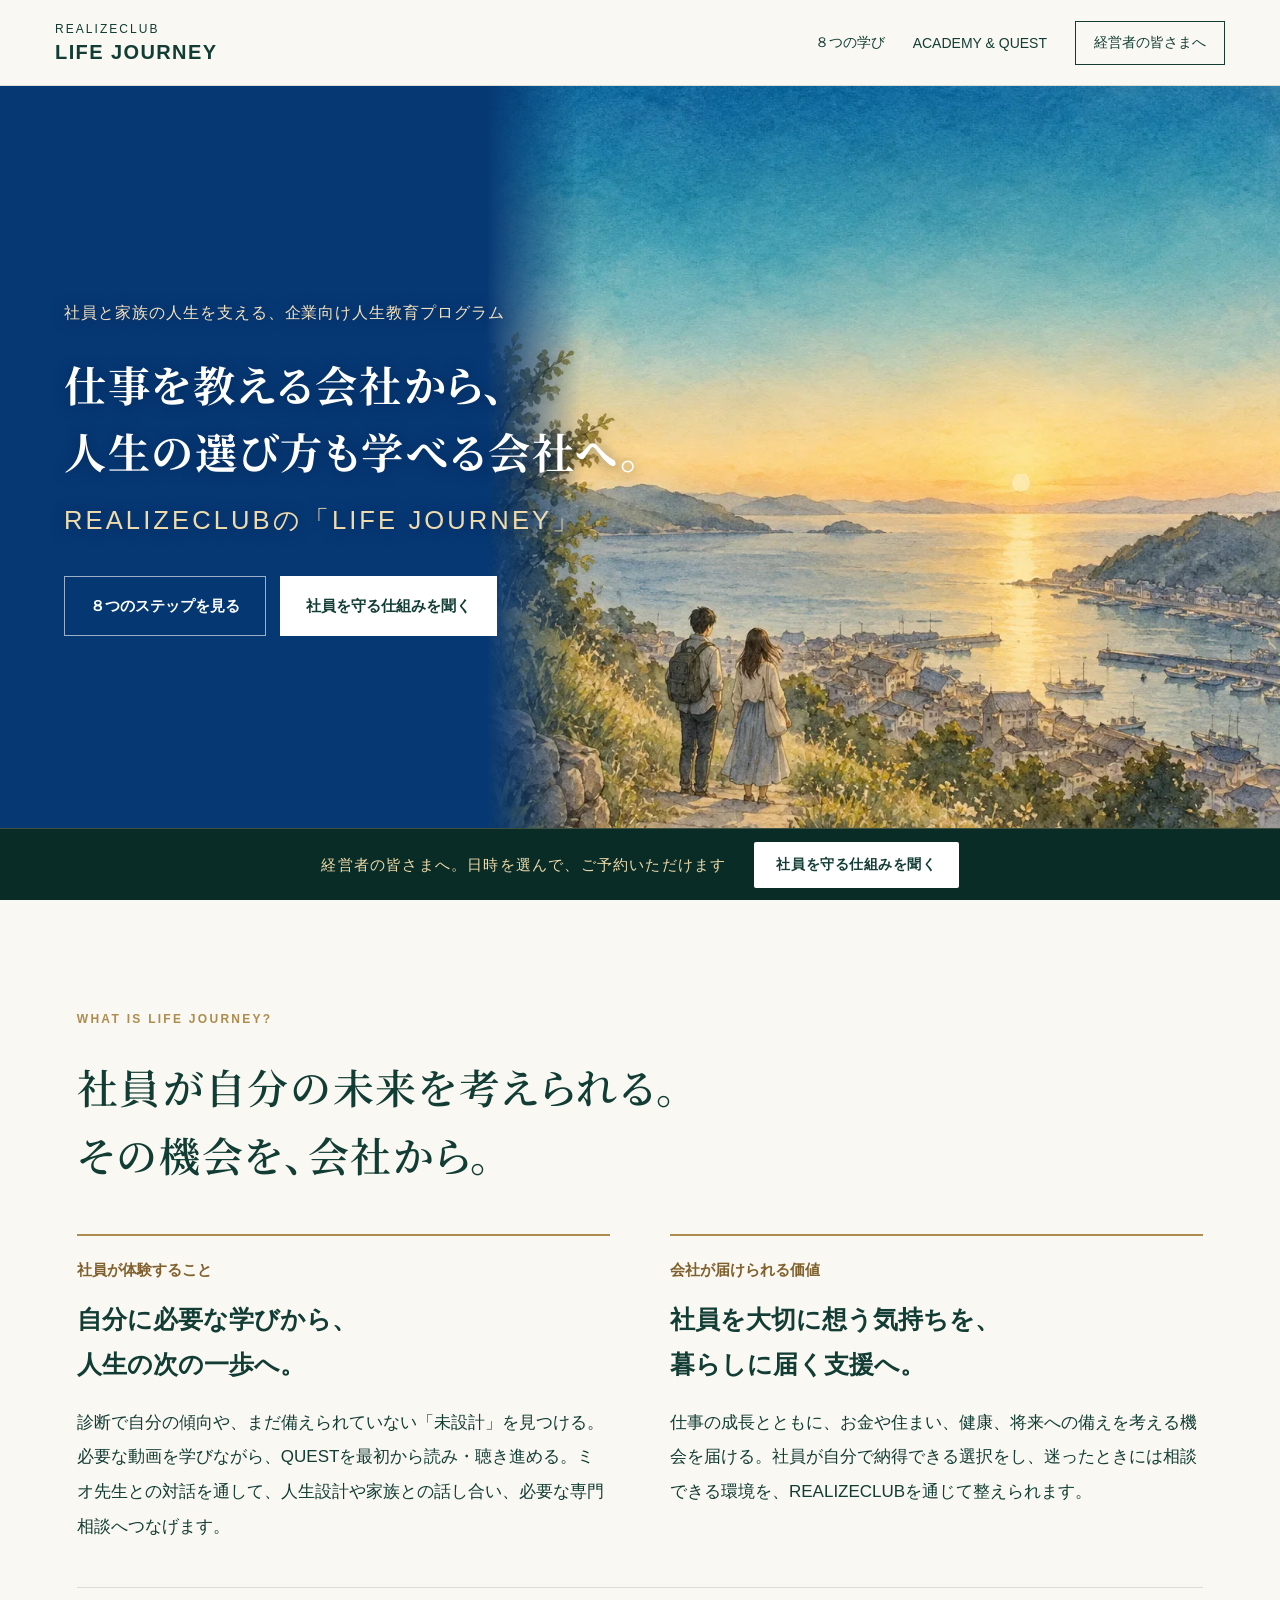
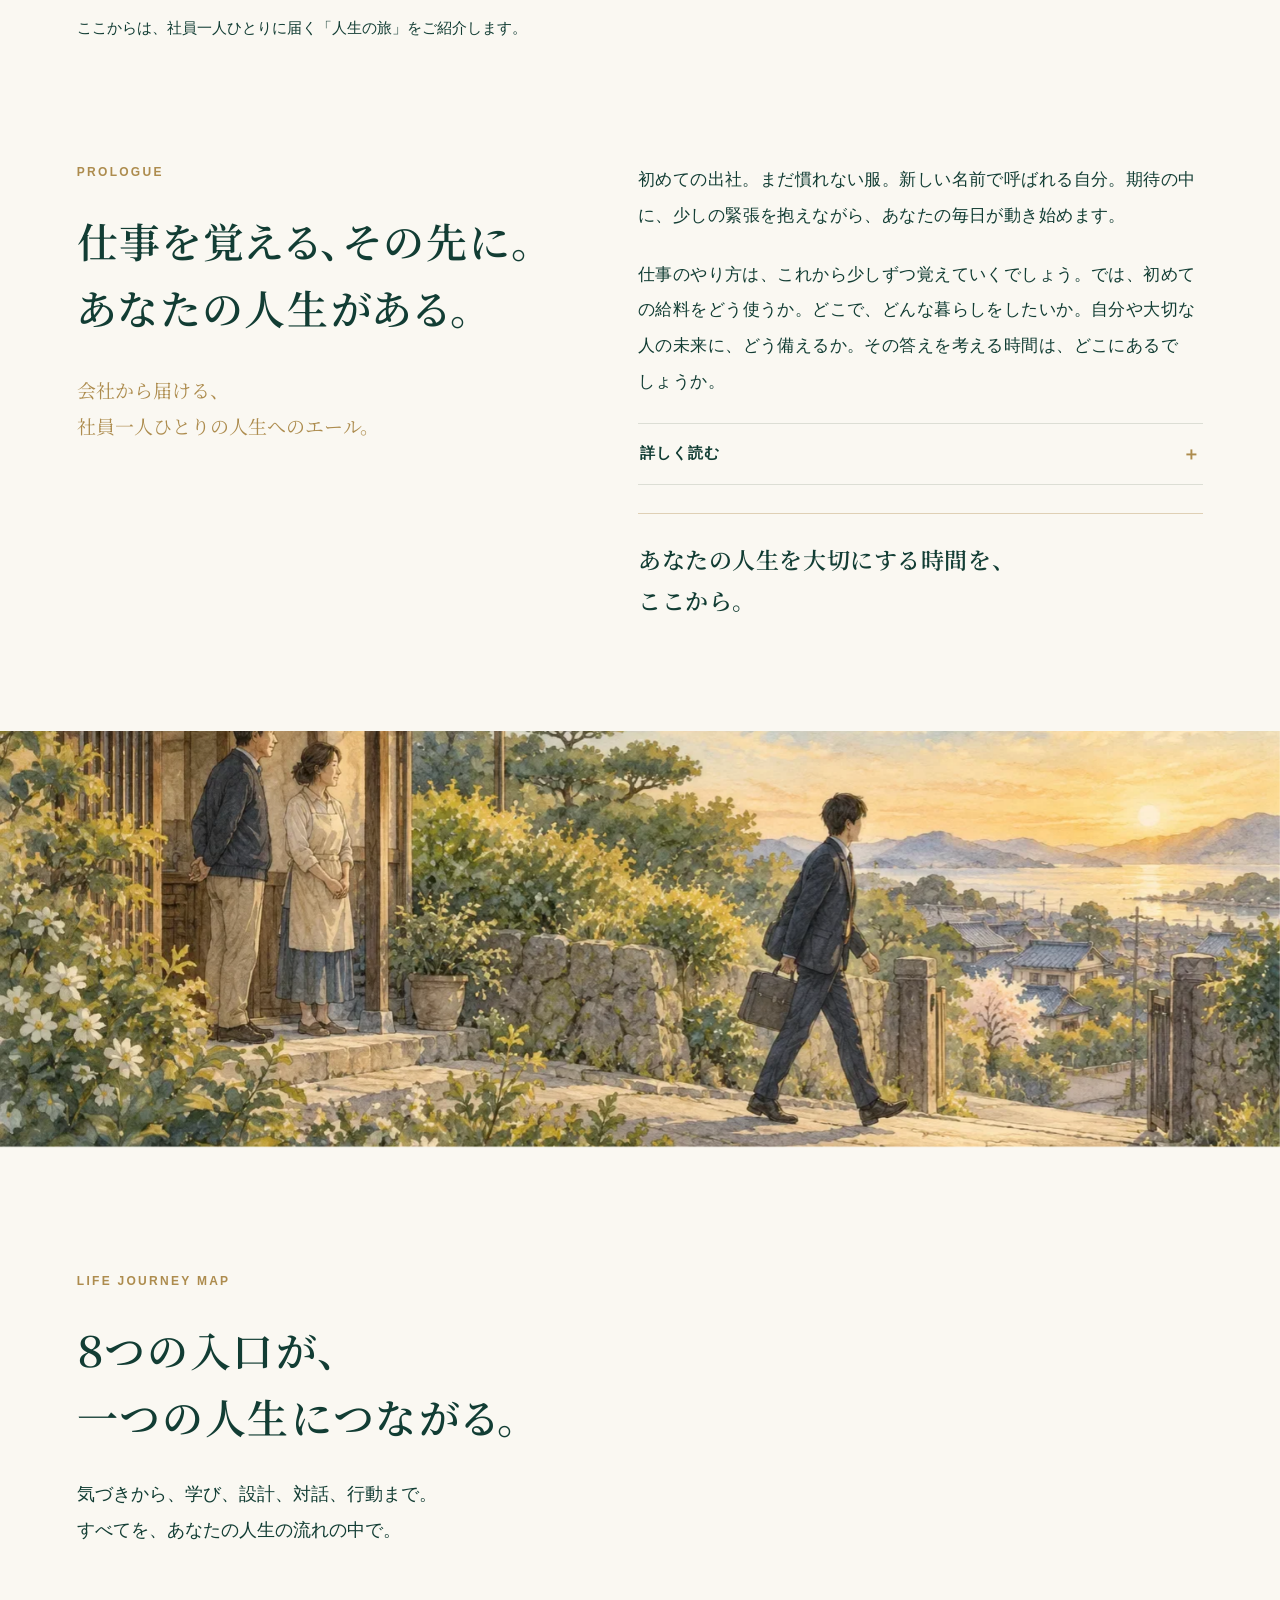
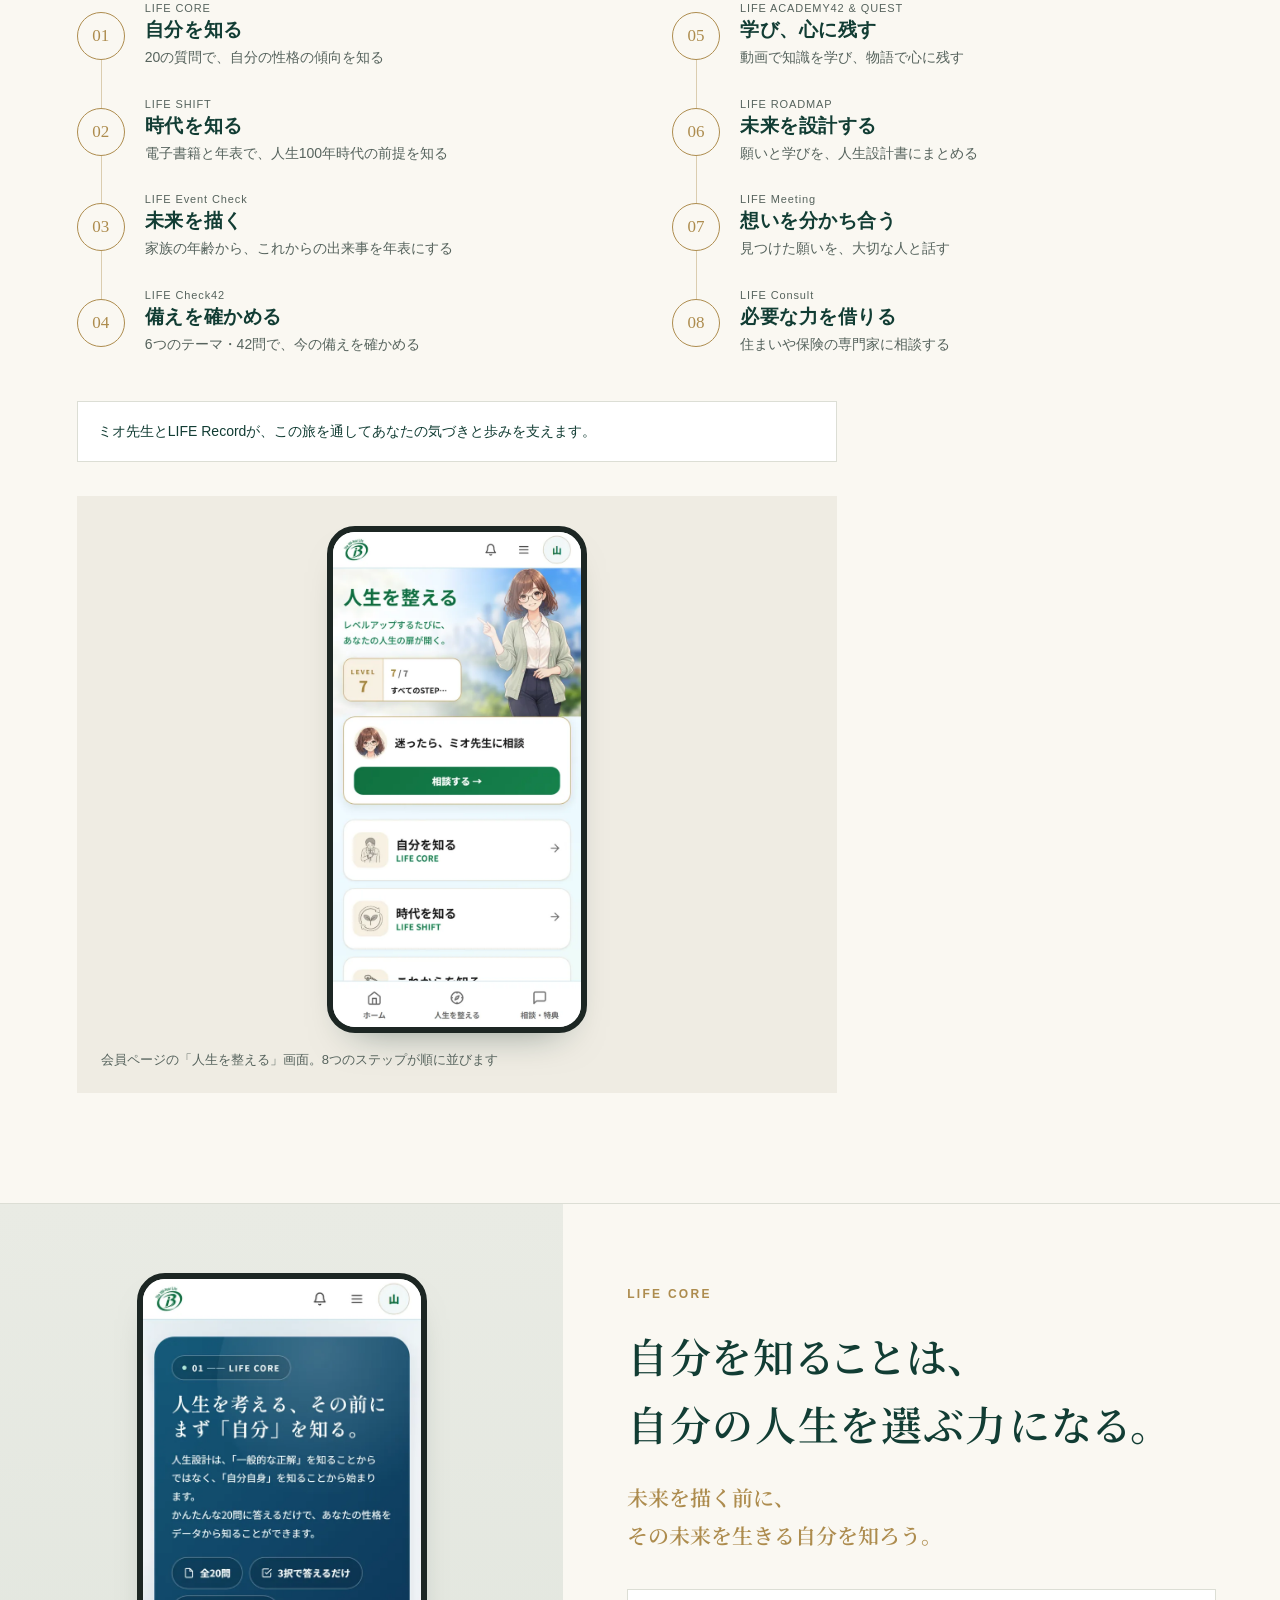
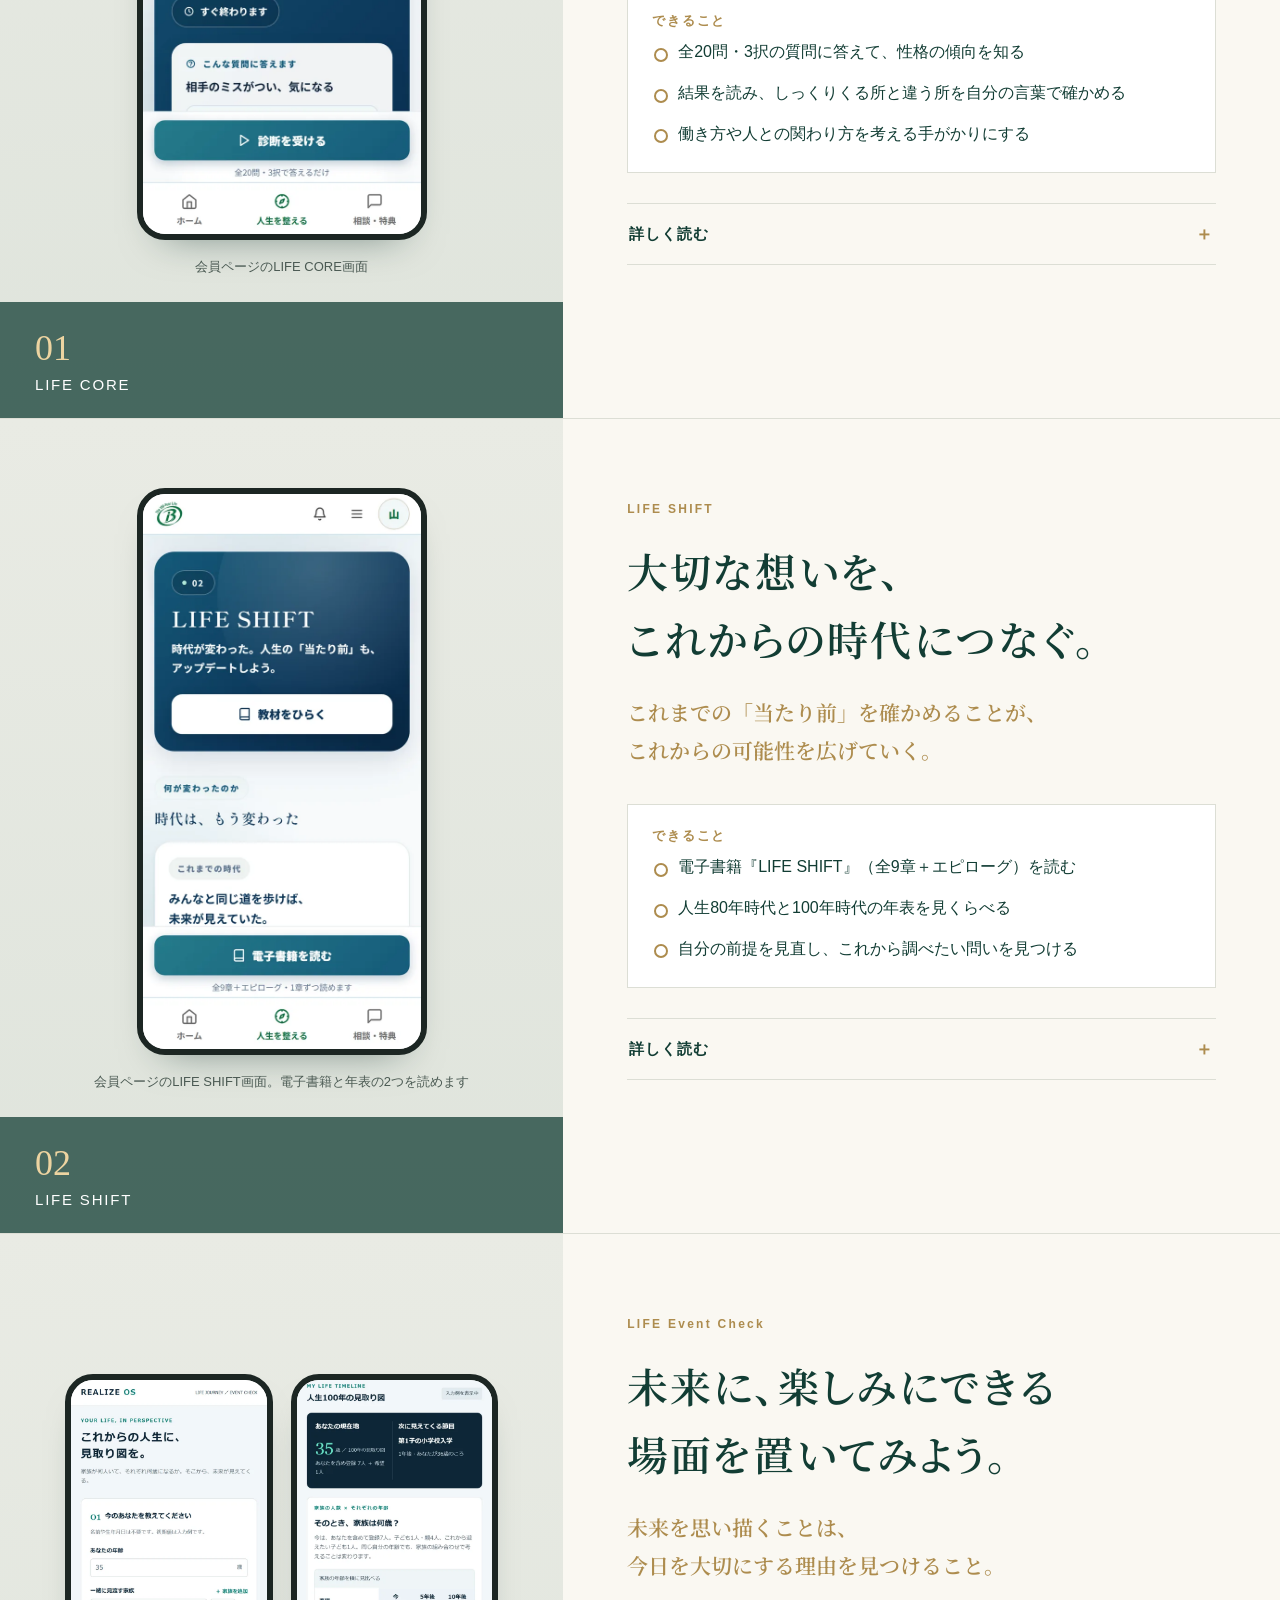
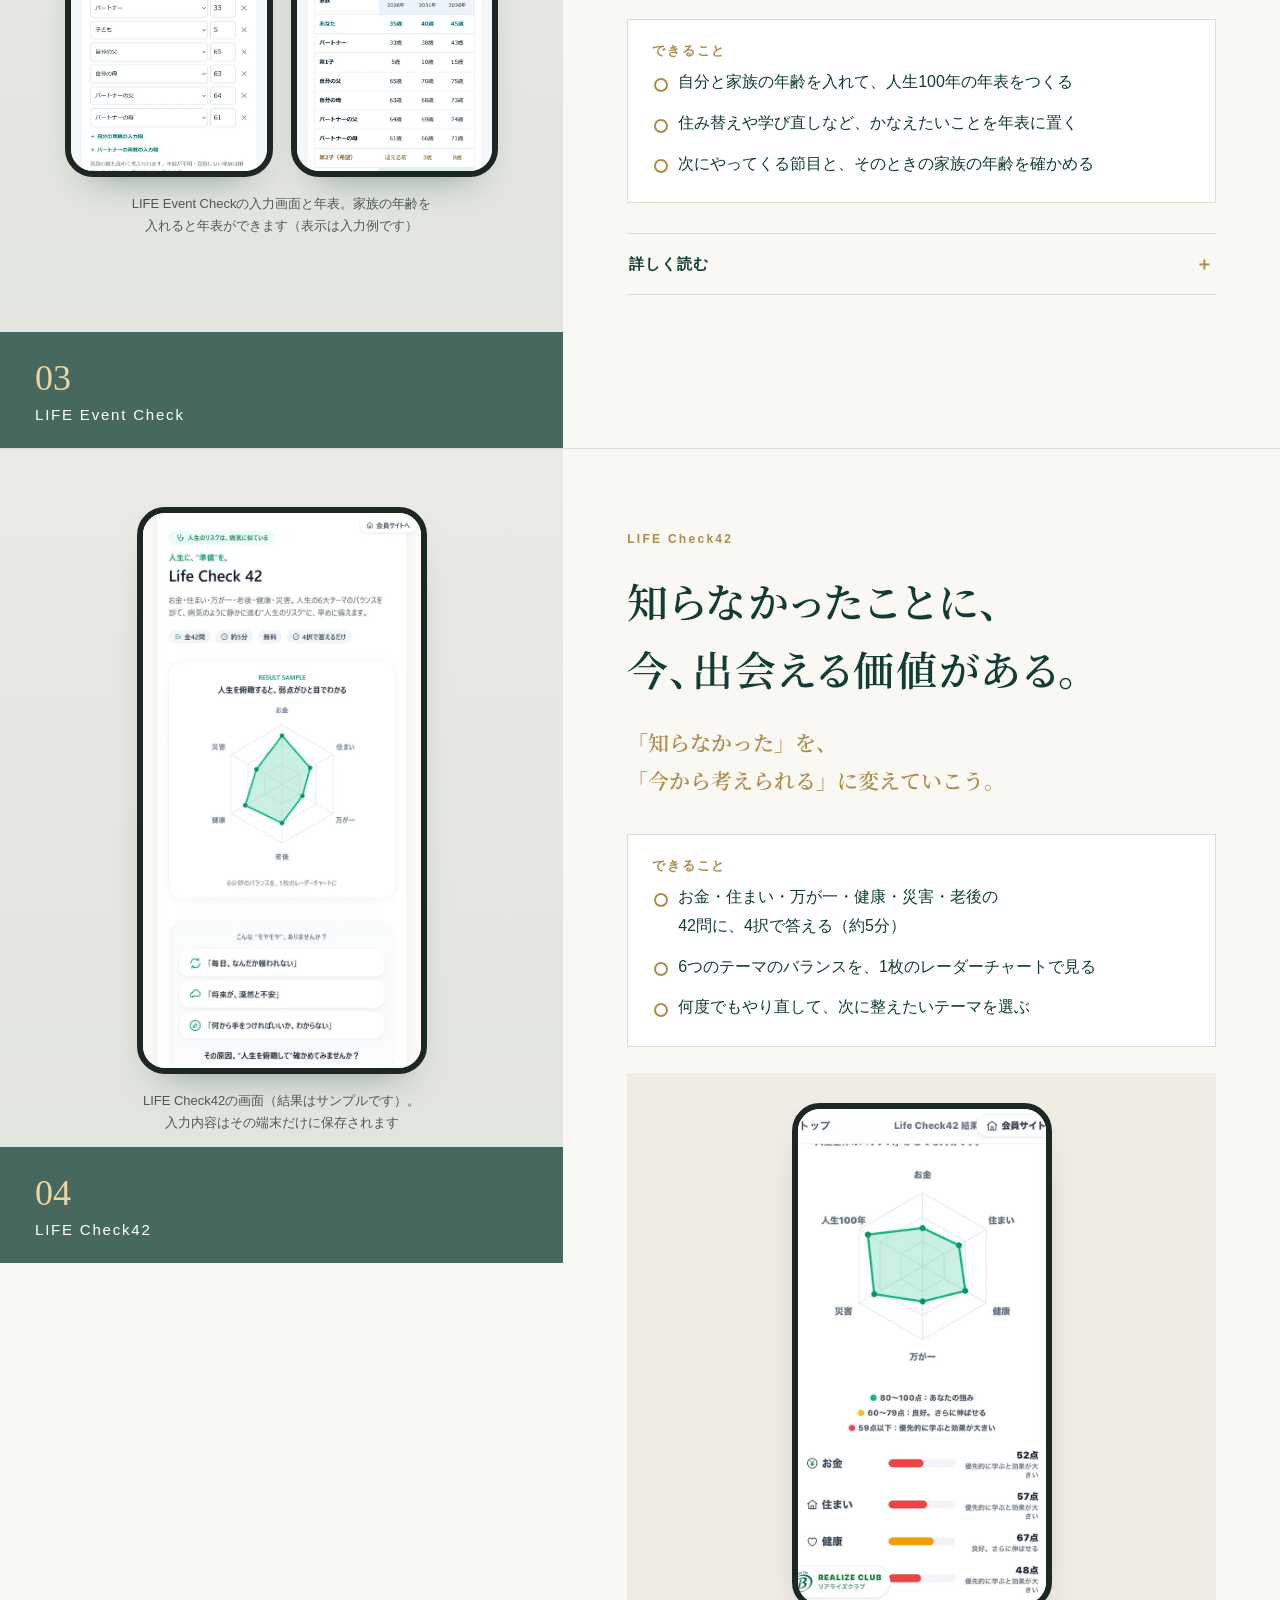
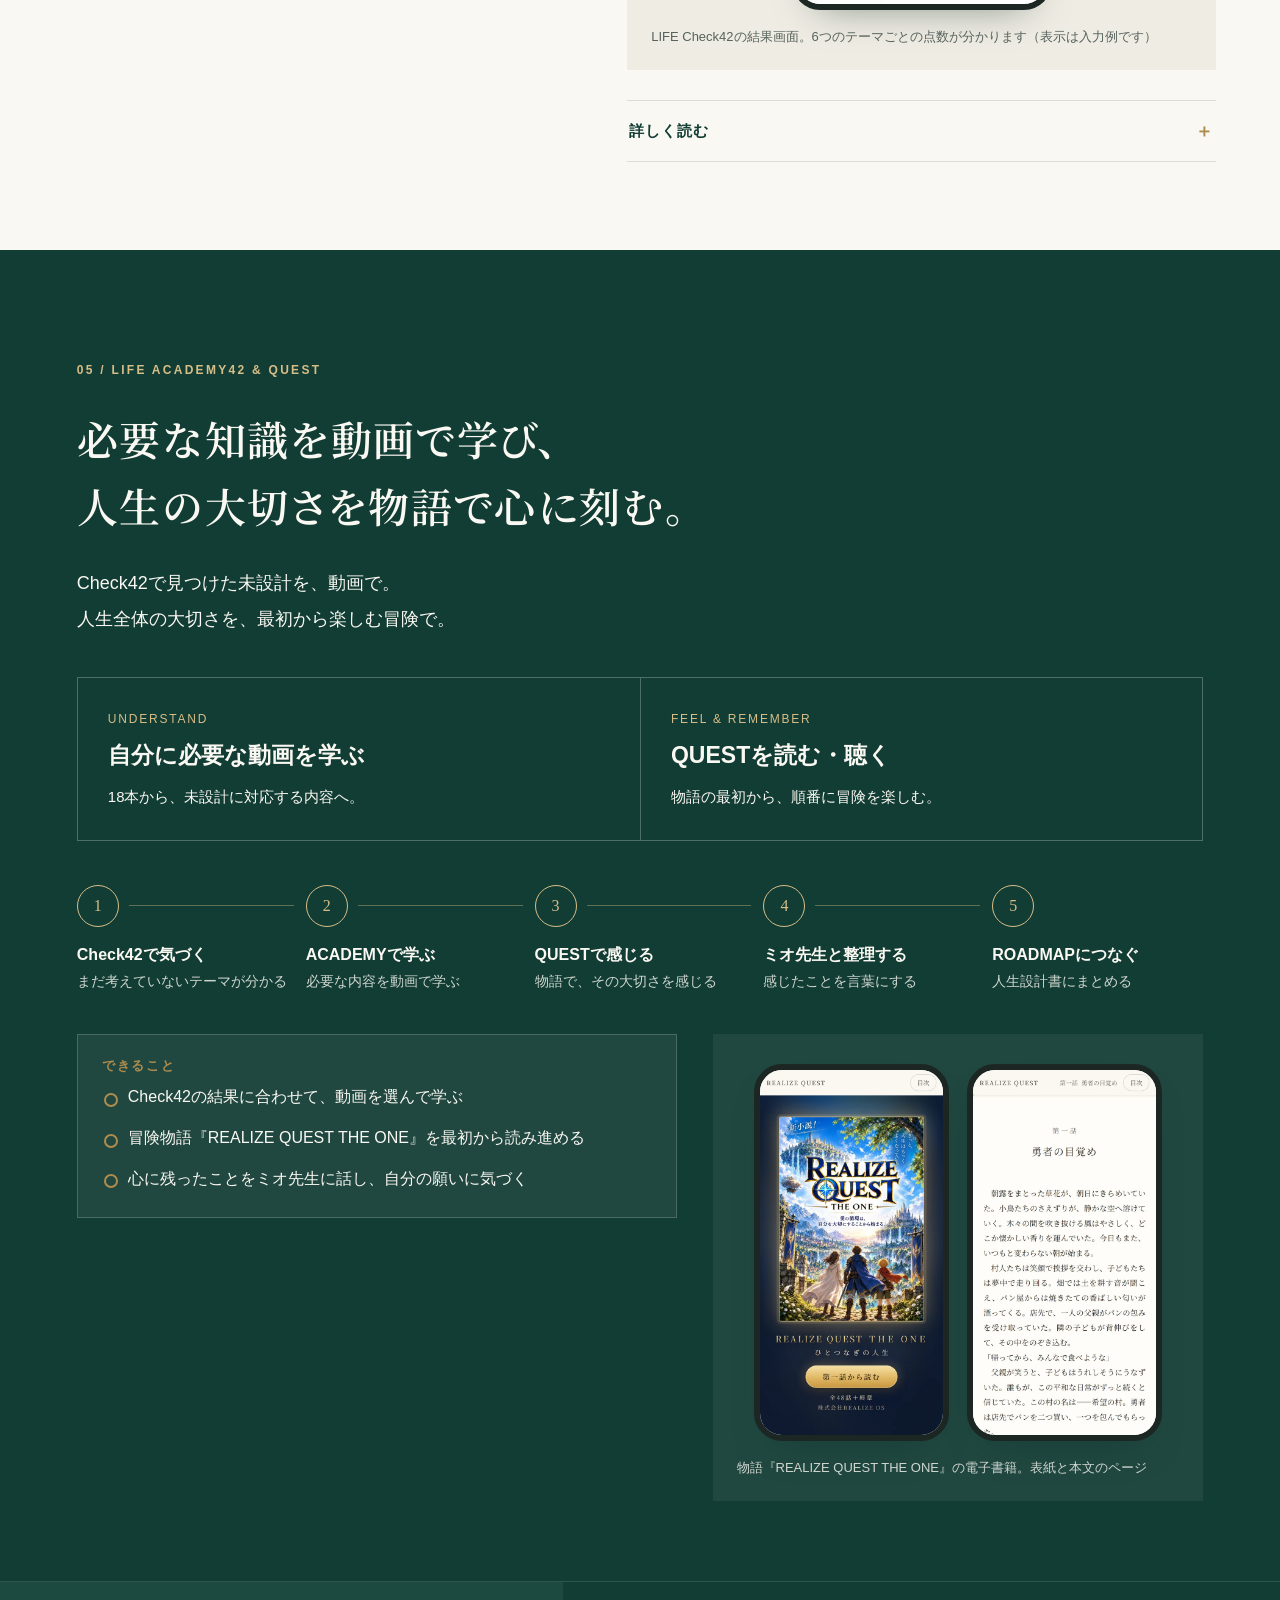
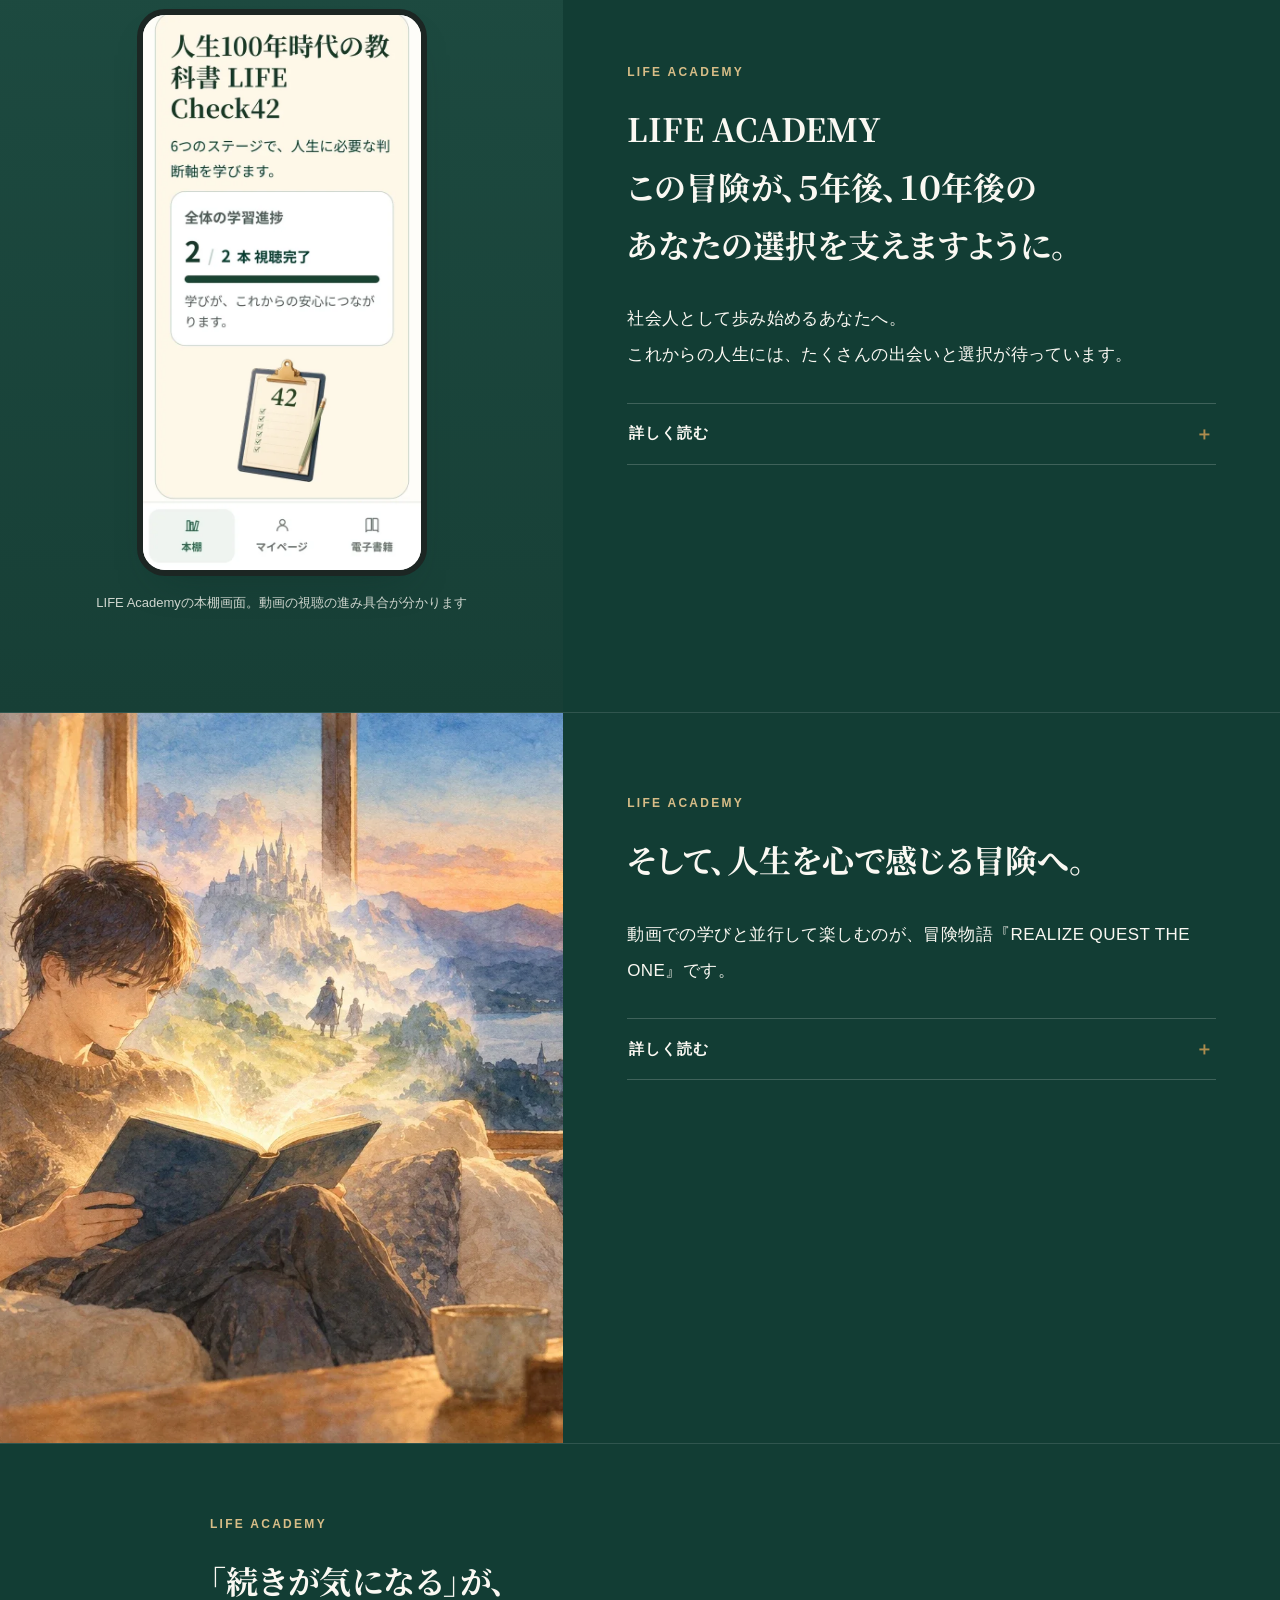
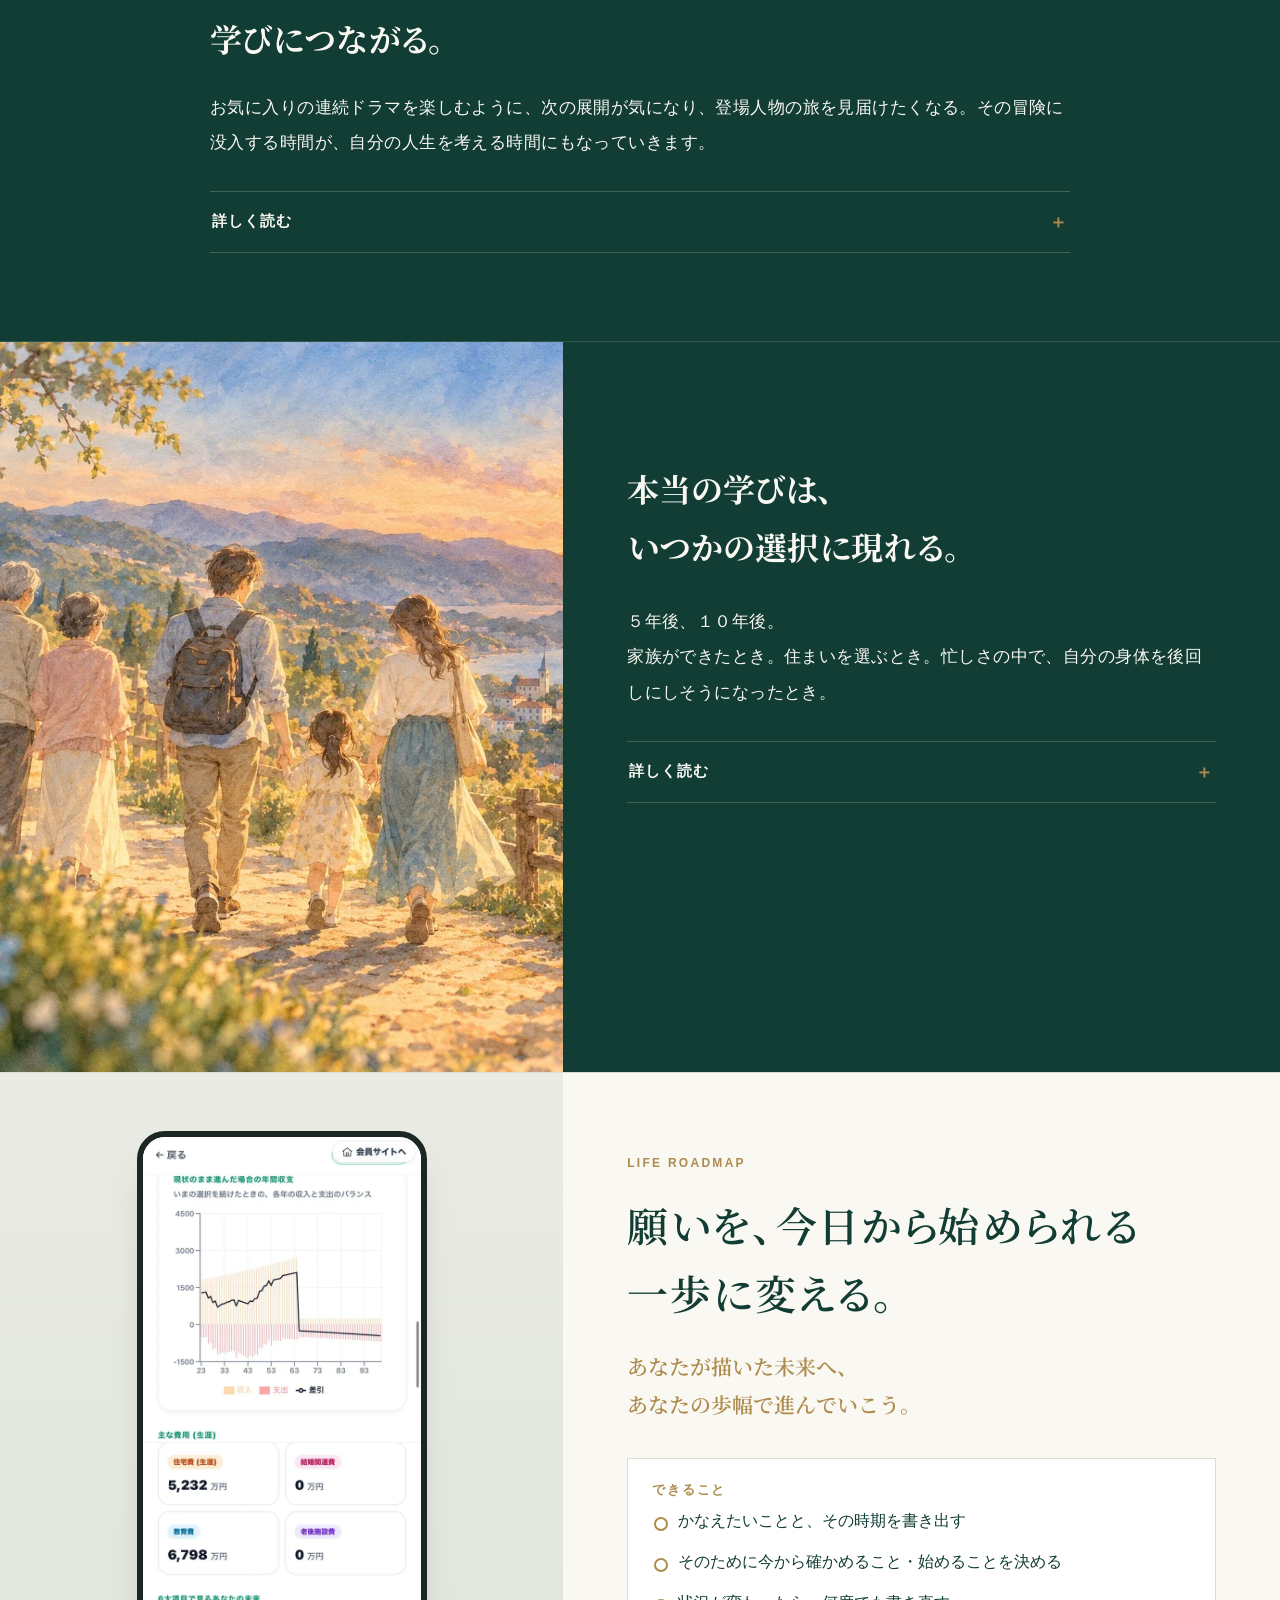
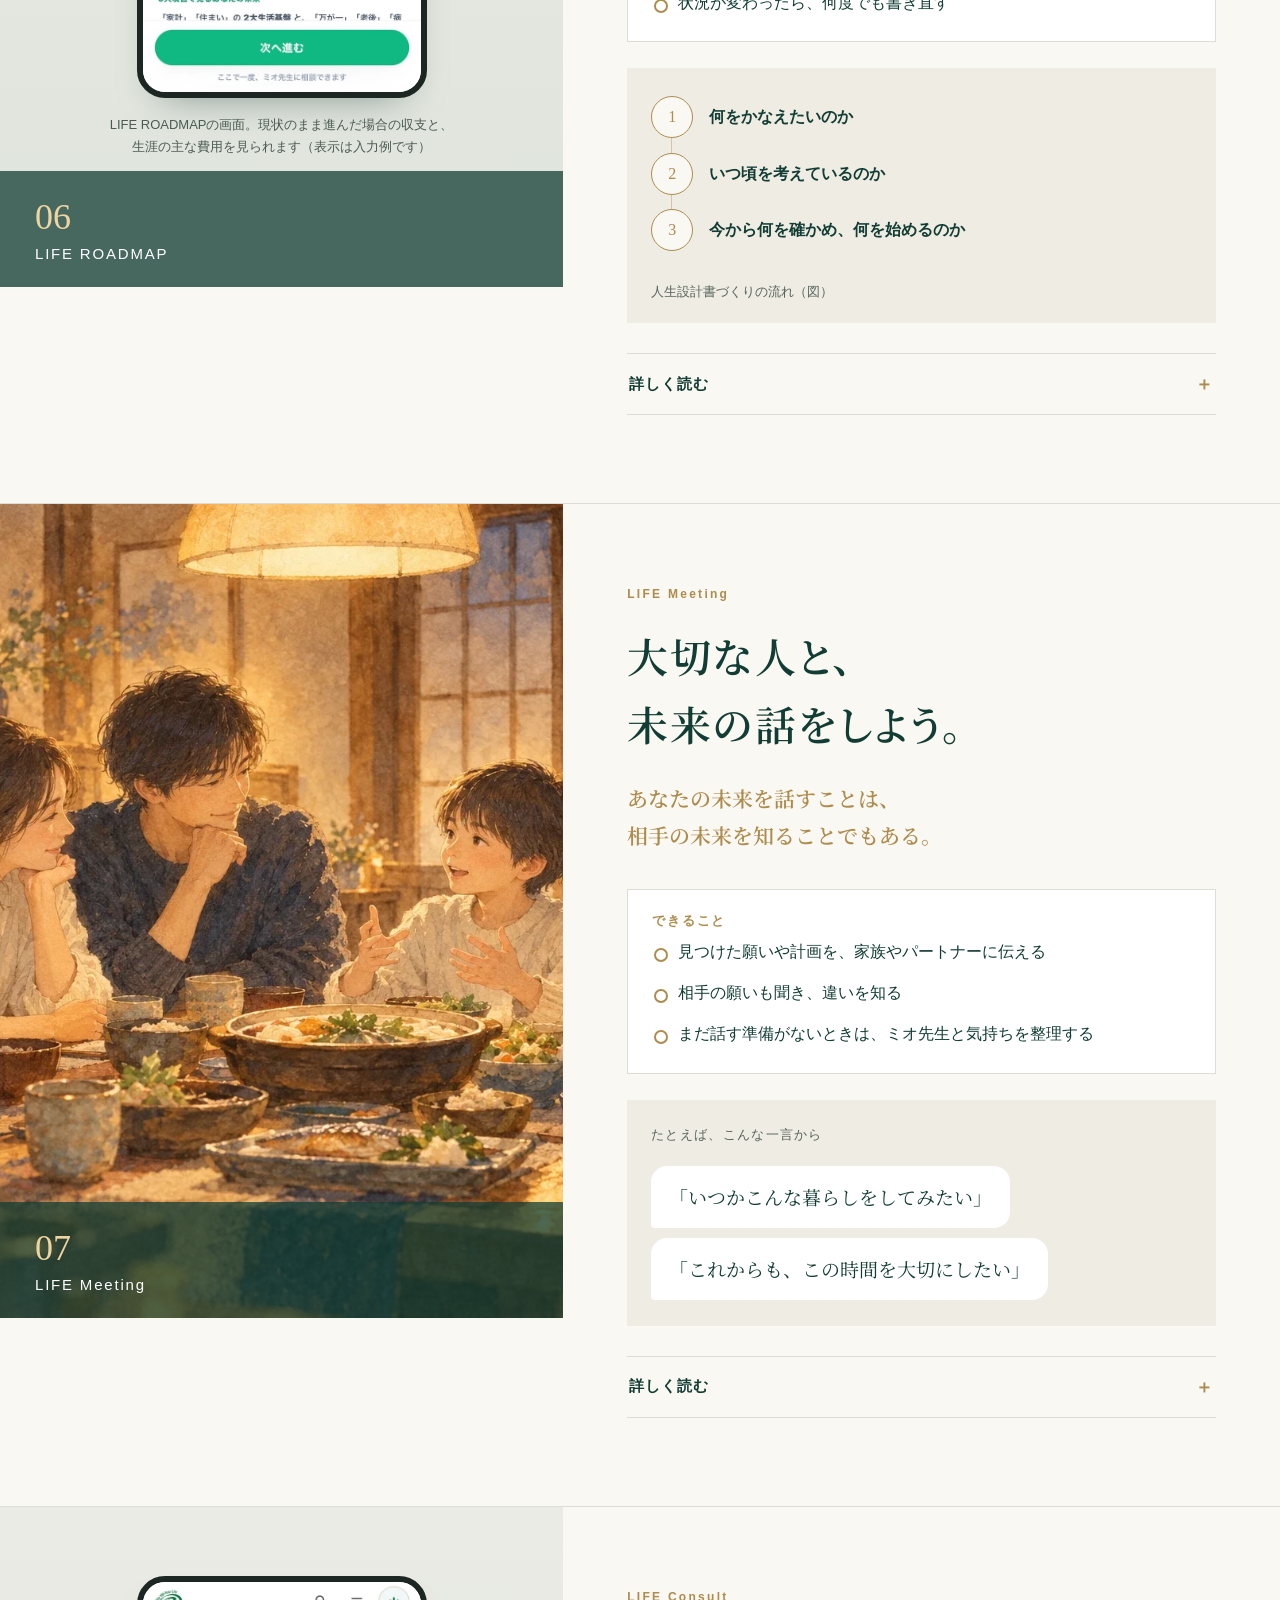
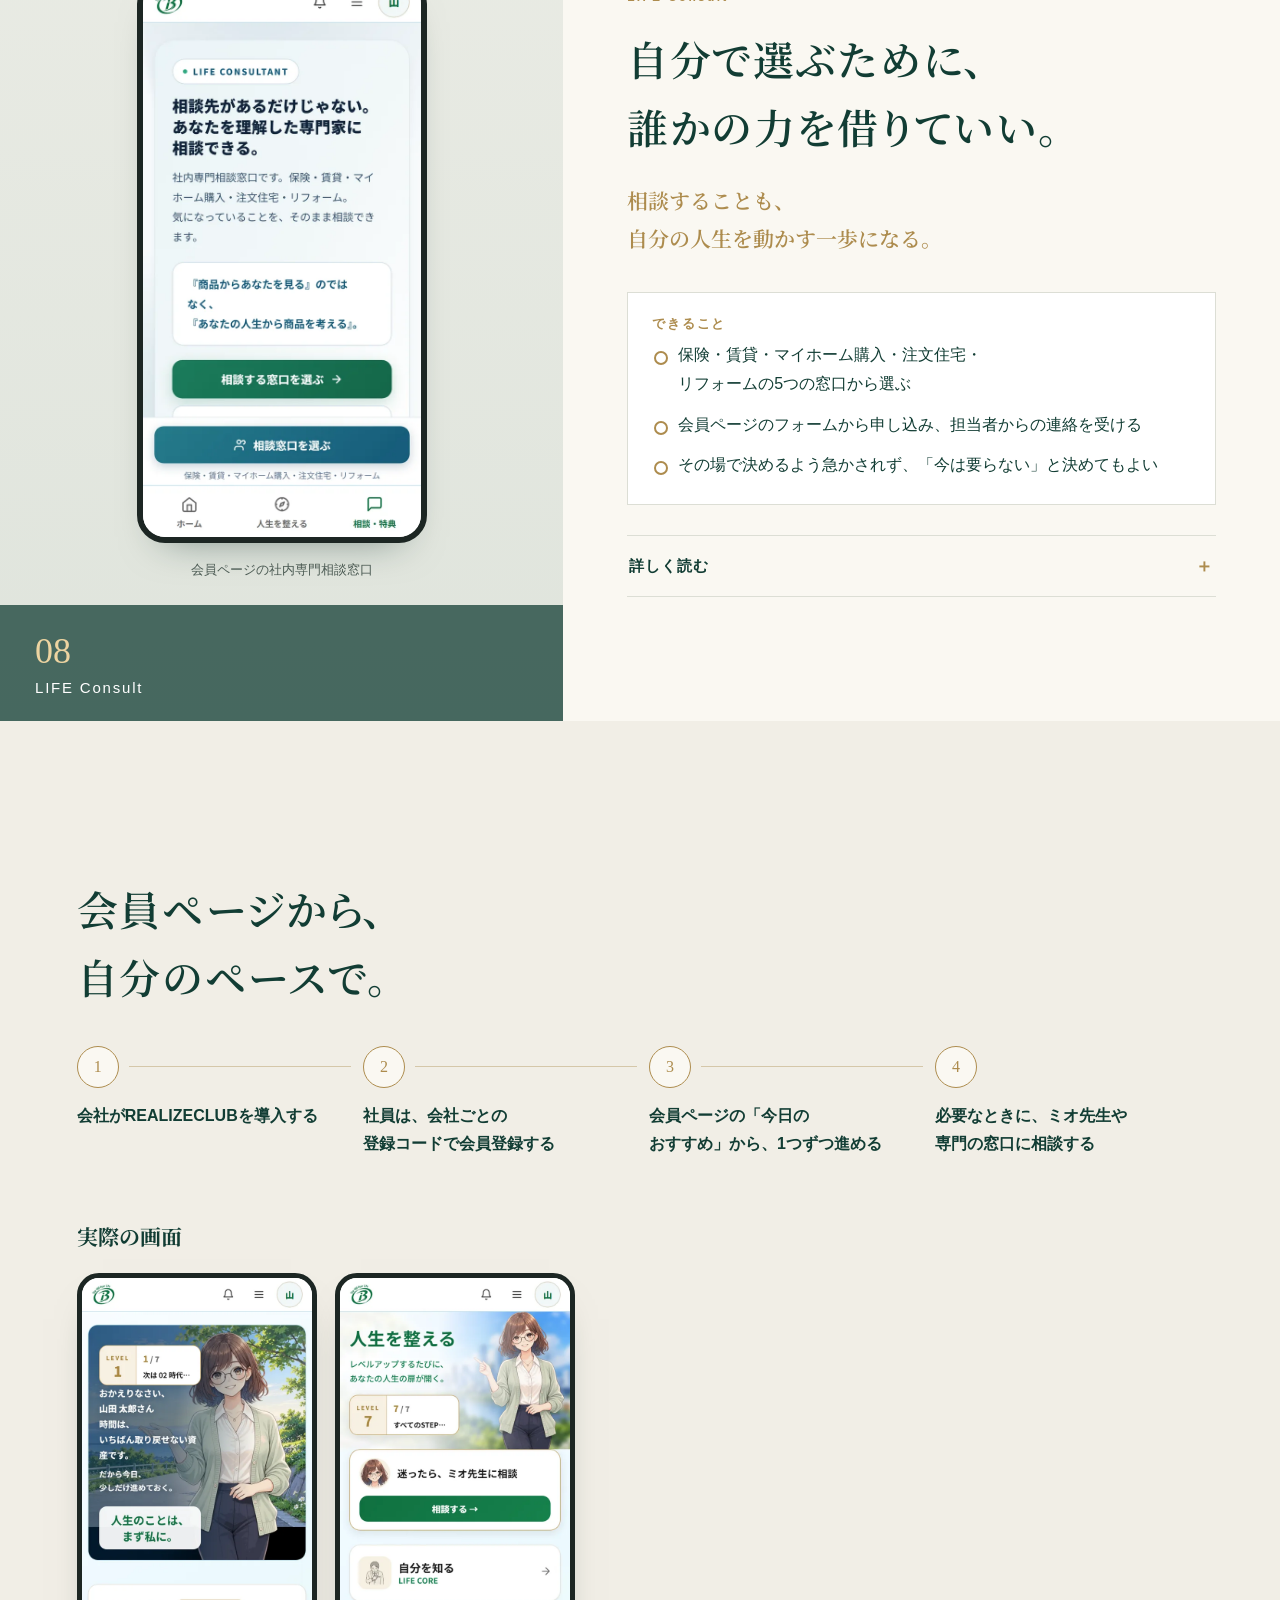
==== commit 4d780d91: "改善版: QUESTの表紙画面を豪華になった電子書籍の画面に差し替え Co-Authored-By: Claude Opus 5.5 <noreply@anthropic.com>" ====
--- a/v2/index.html
+++ b/v2/index.html
@@ -78,7 +78,7 @@
 <p data-fit="" style="--fit:4.104vw;--fit-cap:15px"><w-b>18本から、</w-b><w-b>未設計に</w-b><w-b>対応する</w-b><w-b>内容へ。</w-b></p></div>
 <div><span>FEEL &amp; REMEMBER</span>
 <h3><w-b>QUESTを</w-b><w-b>読む・聴く</w-b></h3>
-<p data-fit="" style="--fit:3.901vw;--fit-cap:15px"><w-b>物語の</w-b><w-b>最初から、</w-b><w-b>順番に</w-b><w-b>冒険を</w-b><w-b>楽しむ。</w-b></p></div></div><ol class="flow flow-h flow-academy"><li><strong><w-b>Check42で</w-b><w-b>気づく</w-b></strong><span><w-b>まだ</w-b><w-b>考えていない</w-b><w-b>テーマが</w-b><w-b>分かる</w-b></span></li><li><strong><w-b>ACADEMYで</w-b><w-b>学ぶ</w-b></strong><span><w-b>必要な</w-b><w-b>内容を</w-b><w-b>動画で</w-b><w-b>学ぶ</w-b></span></li><li><strong><w-b>QUESTで</w-b><w-b>感じる</w-b></strong><span><w-b>物語で、</w-b><w-b>その</w-b><w-b>大切さを</w-b><w-b>感じる</w-b></span></li><li><strong><w-b>ミオ先生と</w-b><w-b>整理する</w-b></strong><span><w-b>感じた</w-b><w-b>ことを</w-b><w-b>言葉に</w-b><w-b>する</w-b></span></li><li><strong><w-b>ROADMAPに</w-b><w-b>つなぐ</w-b></strong><span><w-b>人生設計書に</w-b><w-b>まとめる</w-b></span></li></ol><div class="academy-row"><div class="can"><p class="can-label"><w-b>できる</w-b><w-b>こと</w-b></p><ul><li><w-b>Check42の</w-b><w-b>結果に</w-b><w-b>合わせて、</w-b><w-b>動画を</w-b><w-b>選んで</w-b><w-b>学ぶ</w-b></li><li><w-b>冒険物語</w-b><w-b>『REALIZE QUEST THE ONE』を</w-b><w-b>最初から</w-b><w-b>読み進める</w-b></li><li><w-b>心に</w-b><w-b>残った</w-b><w-b>ことを</w-b><w-b>ミオ先生に</w-b><w-b>話し、</w-b><w-b>自分の</w-b><w-b>願いに</w-b><w-b>気づく</w-b></li></ul></div><figure class="shot-panel pair"><div class="phones"><div class="phone"><img alt="電子書籍 REALIZE QUEST THE ONE の表紙" decoding="async" height="1198" loading="lazy" src="../shots/quest.webp" width="600"/></div><div class="phone"><img alt="電子書籍 REALIZE QUEST THE ONE の本文のページ" decoding="async" height="1198" loading="lazy" src="../shots/quest-read.webp" width="600"/></div></div><figcaption><w-b>物語</w-b><w-b>『REALIZE QUEST THE ONE』の</w-b><w-b>電子書籍。</w-b><w-b>表紙と</w-b><w-b>本文の</w-b><w-b>ページ</w-b></figcaption></figure></div></div>
+<p data-fit="" style="--fit:3.901vw;--fit-cap:15px"><w-b>物語の</w-b><w-b>最初から、</w-b><w-b>順番に</w-b><w-b>冒険を</w-b><w-b>楽しむ。</w-b></p></div></div><ol class="flow flow-h flow-academy"><li><strong><w-b>Check42で</w-b><w-b>気づく</w-b></strong><span><w-b>まだ</w-b><w-b>考えていない</w-b><w-b>テーマが</w-b><w-b>分かる</w-b></span></li><li><strong><w-b>ACADEMYで</w-b><w-b>学ぶ</w-b></strong><span><w-b>必要な</w-b><w-b>内容を</w-b><w-b>動画で</w-b><w-b>学ぶ</w-b></span></li><li><strong><w-b>QUESTで</w-b><w-b>感じる</w-b></strong><span><w-b>物語で、</w-b><w-b>その</w-b><w-b>大切さを</w-b><w-b>感じる</w-b></span></li><li><strong><w-b>ミオ先生と</w-b><w-b>整理する</w-b></strong><span><w-b>感じた</w-b><w-b>ことを</w-b><w-b>言葉に</w-b><w-b>する</w-b></span></li><li><strong><w-b>ROADMAPに</w-b><w-b>つなぐ</w-b></strong><span><w-b>人生設計書に</w-b><w-b>まとめる</w-b></span></li></ol><div class="academy-row"><div class="can"><p class="can-label"><w-b>できる</w-b><w-b>こと</w-b></p><ul><li><w-b>Check42の</w-b><w-b>結果に</w-b><w-b>合わせて、</w-b><w-b>動画を</w-b><w-b>選んで</w-b><w-b>学ぶ</w-b></li><li><w-b>冒険物語</w-b><w-b>『REALIZE QUEST THE ONE』を</w-b><w-b>最初から</w-b><w-b>読み進める</w-b></li><li><w-b>心に</w-b><w-b>残った</w-b><w-b>ことを</w-b><w-b>ミオ先生に</w-b><w-b>話し、</w-b><w-b>自分の</w-b><w-b>願いに</w-b><w-b>気づく</w-b></li></ul></div><figure class="shot-panel pair"><div class="phones"><div class="phone"><img alt="電子書籍 REALIZE QUEST THE ONE の表紙" decoding="async" height="1198" loading="lazy" src="../shots/quest-cover.webp" width="600"/></div><div class="phone"><img alt="電子書籍 REALIZE QUEST THE ONE の本文のページ" decoding="async" height="1198" loading="lazy" src="../shots/quest-read.webp" width="600"/></div></div><figcaption><w-b>物語</w-b><w-b>『REALIZE QUEST THE ONE』の</w-b><w-b>電子書籍。</w-b><w-b>表紙と</w-b><w-b>本文の</w-b><w-b>ページ</w-b></figcaption></figure></div></div>
 <article class="chapter ch academy-chapter"><div class="ch-head"><p class="eyebrow">LIFE ACADEMY</p><h3 data-fit="" style="--fit:6.508vw;--fit-cap:26px">LIFE ACADEMY<br/><w-b>この</w-b><w-b>冒険が、</w-b><w-b>５年後、</w-b><w-b>１０年後の</w-b><br/><w-b>あなたの</w-b><w-b>選択を</w-b><w-b>支えますように。</w-b></h3></div><div class="chapter-visual screen-visual"><figure class="shot-panel"><div class="phones"><div class="phone"><img alt="LIFE Academy の本棚の画面" decoding="async" height="1198" loading="lazy" src="../shots/academy.webp" width="600"/></div></div><figcaption><w-b>LIFE Academyの</w-b><w-b>本棚画面。</w-b><w-b>動画の</w-b><w-b>視聴の</w-b><w-b>進み具合が</w-b><w-b>分かります</w-b></figcaption></figure></div><div class="ch-body"><div class="prose"><p><w-b>社会人と</w-b><w-b>して</w-b><w-b>歩み始める</w-b><w-b>あなたへ。</w-b><br/><w-b>これからの</w-b><w-b>人生には、</w-b><w-b>たくさんの</w-b><w-b>出会いと</w-b><w-b>選択が</w-b><w-b>待っています。</w-b></p></div><details class="more"><summary><span class="t-open"><w-b>詳しく</w-b><w-b>読む</w-b></span><span class="t-close"><w-b>閉じる</w-b></span></summary><div class="prose"><p><w-b>初めての</w-b><w-b>給料を</w-b><w-b>どう</w-b><w-b>使うか。</w-b><w-b>どんな</w-b><w-b>暮らしを</w-b><w-b>したいか。</w-b><w-b>誰と、</w-b><w-b>どんな</w-b><w-b>未来を</w-b><w-b>つくるか。</w-b><w-b>そして、</w-b><w-b>自分や</w-b><w-b>大切な</w-b><w-b>人を</w-b><w-b>どう</w-b><w-b>守っていくか。</w-b></p><p><w-b>その</w-b><w-b>一つ</w-b><w-b>ひとつは、</w-b><w-b>ひとつなぎの</w-b><w-b>人生に</w-b><w-b>なっていきます。</w-b></p><p><w-b>LIFE ACADEMYは、</w-b><w-b>あなたが</w-b><w-b>自分の</w-b><w-b>人生を</w-b><w-b>考え、</w-b><w-b>大切な</w-b><w-b>ものを</w-b><w-b>守りながら</w-b><w-b>未来を</w-b><w-b>選んでいく</w-b><w-b>ための、</w-b><w-b>人生教育です。</w-b></p><p><w-b>自分に</w-b><w-b>必要な</w-b><w-b>ことから、</w-b><w-b>学ぶ。</w-b></p><p><w-b>最初の</w-b><w-b>入口は、</w-b><w-b>LIFE Check42。</w-b><br/><w-b>お金・住まい・万が一・</w-b><w-b>健康・災害・老後という</w-b><w-b>６つの</w-b><w-b>テーマから、</w-b><w-b>まだ</w-b><w-b>考えられていない</w-b><w-b>こと、</w-b><w-b>備えられていない</w-b><w-b>こと</w-b><w-b>——人生の</w-b><w-b>「未設計」を</w-b><w-b>見つけます。</w-b></p><p><w-b>その</w-b><w-b>結果に</w-b><w-b>合わせて、</w-b><w-b>18本の</w-b><w-b>eラーニング動画の</w-b><w-b>中から、</w-b><w-b>自分に</w-b><w-b>必要な</w-b><w-b>内容を</w-b><w-b>学びます。</w-b></p><p><w-b>自分との</w-b><w-b>つながりが</w-b><w-b>分かるから、</w-b><w-b>学ぶ</w-b><w-b>理由が</w-b><w-b>見えてくる。</w-b><w-b>知識を</w-b><w-b>得る</w-b><w-b>ことで、</w-b><w-b>これから</w-b><w-b>何を</w-b><w-b>考え、</w-b><w-b>何を</w-b><w-b>準備すれば</w-b><w-b>よいかが、</w-b><w-b>少し</w-b><w-b>ずつ</w-b><w-b>見えてきます。</w-b></p></div></details></div></article>
 <article class="chapter ch academy-chapter"><div class="ch-head"><p class="eyebrow">LIFE ACADEMY</p><h3 data-fit="" style="--fit:6.135vw;--fit-cap:26px"><w-b>そして、</w-b><w-b>人生を</w-b><w-b>心で</w-b><w-b>感じる</w-b><w-b>冒険へ。</w-b></h3></div><div class="chapter-visual">
 <img alt="物語に心を動かされながら読書する" decoding="async" height="1024" loading="lazy" src="../assets/read.webp?v=2" width="1536"/></div><div class="ch-body"><div class="prose"><p><w-b>動画での</w-b><w-b>学びと</w-b><w-b>並行して</w-b><w-b>楽しむのが、</w-b><w-b>冒険物語</w-b><w-b>『REALIZE QUEST THE ONE』です。</w-b></p></div><details class="more"><summary><span class="t-open"><w-b>詳しく</w-b><w-b>読む</w-b></span><span class="t-close"><w-b>閉じる</w-b></span></summary><div class="prose"><p><w-b>最初の</w-b><w-b>ページから</w-b><w-b>旅を</w-b><w-b>共にし、</w-b><w-b>登場人物と</w-b><w-b>出会い、</w-b><w-b>迷い、</w-b><w-b>選びながら、</w-b><w-b>人生全体に</w-b><w-b>触れていきます。</w-b></p><p><w-b>旅立つ勇気。</w-b><w-b>送り出す父と</w-b><w-b>母の</w-b><w-b>寂しさと</w-b><w-b>愛。</w-b><w-b>そばに</w-b><w-b>いてくれる</w-b><w-b>人の</w-b><w-b>存在。</w-b><w-b>何気ない</w-b><w-b>日常が</w-b><w-b>続く</w-b><w-b>ことの</w-b><w-b>尊さ。</w-b></p><p><w-b>言葉から</w-b><w-b>情景を</w-b><w-b>思い描くうちに、</w-b><w-b>登場人物の</w-b><w-b>気持ちに、</w-b><w-b>自分の</w-b><w-b>経験や</w-b><w-b>大切な</w-b><w-b>人の</w-b><w-b>姿が</w-b><w-b>重なっていく。</w-b><w-b>その</w-b><w-b>場面で</w-b><w-b>感じた</w-b><w-b>ことと</w-b><w-b>一緒に、</w-b><w-b>生きていく</w-b><w-b>うえで</w-b><w-b>大事な</w-b><w-b>知識が</w-b><w-b>心に</w-b><w-b>残っていきます。</w-b></p><p><w-b>動画で、</w-b><w-b>必要な</w-b><w-b>知識を</w-b><w-b>理解する。</w-b><br/><w-b>物語で、</w-b><w-b>その</w-b><w-b>知識が</w-b><w-b>大切な</w-b><w-b>理由を</w-b><w-b>心に</w-b><w-b>刻む。</w-b></p><p><w-b>この</w-b><w-b>２つを</w-b><w-b>重ねる</w-b><w-b>ことで、</w-b><w-b>人生の</w-b><w-b>学びを</w-b><w-b>一人ひとりの</w-b><w-b>日常へと</w-b><w-b>浸透させていく。</w-b><w-b>それが、</w-b><w-b>LIFE ACADEMYの</w-b><w-b>学び方です。</w-b></p></div></details></div></article>
